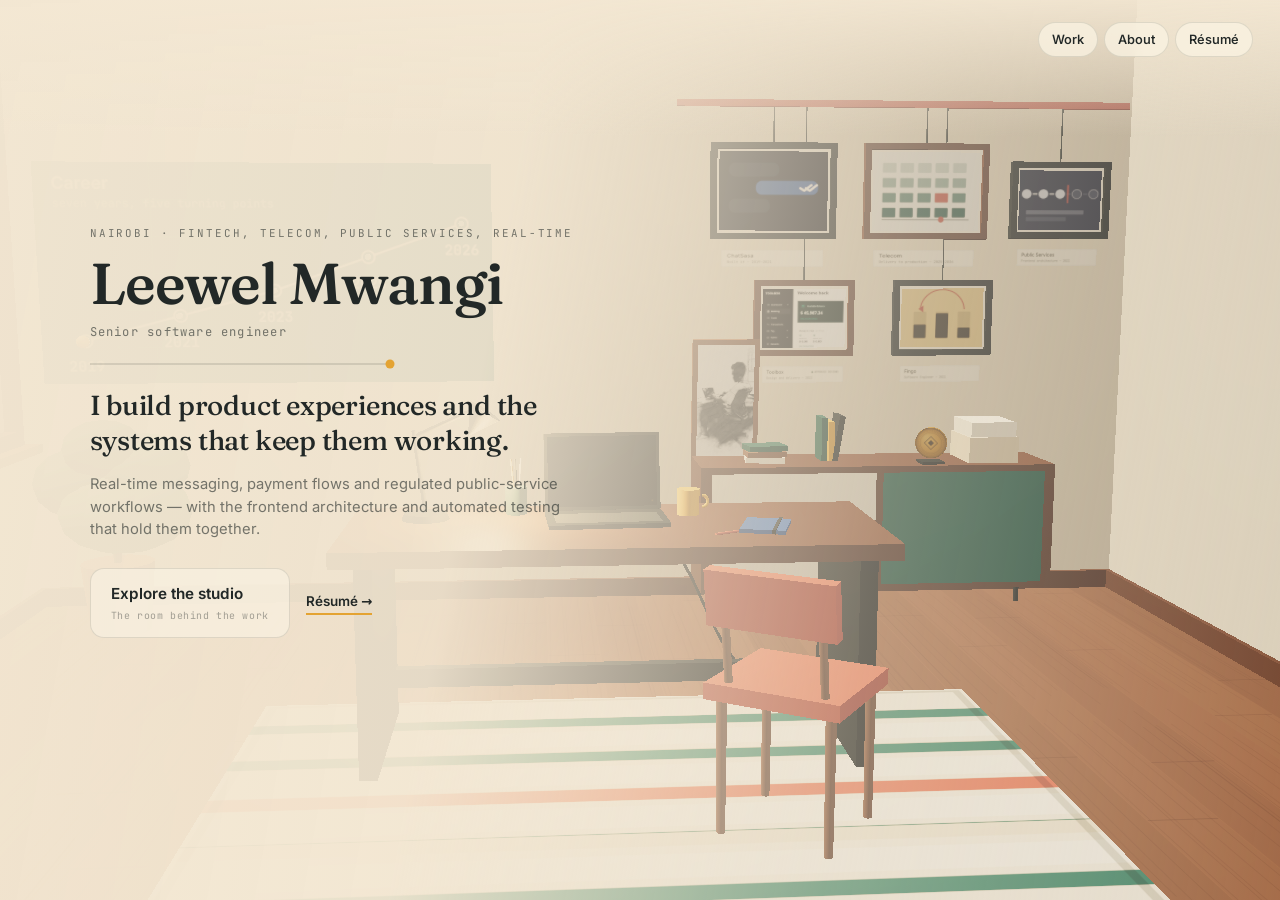
==== index.html @ c8d95bc4 "Publish portfolio analytics" ====
<!DOCTYPE html><html lang="en"><head><meta charSet="utf-8"/><meta name="viewport" content="width=device-width, initial-scale=1"/><link rel="stylesheet" href="/_next/static/css/dda6ed43df173816.css" data-precedence="next"/><link rel="stylesheet" href="/_next/static/css/c33478b03f221fb8.css" data-precedence="next"/><link rel="stylesheet" href="/_next/static/css/b18c43d97103b0ef.css" data-precedence="next"/><link rel="stylesheet" href="/_next/static/css/24539f4addccb46e.css" data-precedence="next"/><link rel="stylesheet" href="/_next/static/css/ccaaa871d7d8bed2.css" data-precedence="next"/><link rel="stylesheet" href="/_next/static/css/f38aee37905703e0.css" data-precedence="next"/><link rel="preload" as="script" fetchPriority="low" href="/_next/static/chunks/webpack-20f302709904e6f7.js"/><script src="/_next/static/chunks/fd9d1056-462349e6a029f87e.js" async=""></script><script src="/_next/static/chunks/2117-c3ad4d7d2342abe8.js" async=""></script><script src="/_next/static/chunks/main-app-011ec1527de2dac9.js" async=""></script><script src="/_next/static/chunks/2972-194d198fec74020e.js" async=""></script><script src="/_next/static/chunks/5726-535c29215d412c97.js" async=""></script><script src="/_next/static/chunks/2225-bf3eab88cabf53c5.js" async=""></script><script src="/_next/static/chunks/787-e040be8bcf37ed0b.js" async=""></script><script src="/_next/static/chunks/8281-dbec1968aaae4232.js" async=""></script><script src="/_next/static/chunks/9128-6fc33c0970b82e3c.js" async=""></script><script src="/_next/static/chunks/1323-17aa316558c373c0.js" async=""></script><script src="/_next/static/chunks/app/(en)/page-5c1670e83986356b.js" async=""></script><script src="/_next/static/chunks/592-02f3a94cb69ce3a9.js" async=""></script><script src="/_next/static/chunks/6845-54039d0d0c6c9918.js" async=""></script><script src="/_next/static/chunks/4430-d11f710877cf3b90.js" async=""></script><script src="/_next/static/chunks/app/(en)/layout-405a98cb6a3655e0.js" async=""></script><script src="/_next/static/chunks/215-0f3c2e9be1ff8b3e.js" async=""></script><script src="/_next/static/chunks/app/(en)/template-633cb2a63210232a.js" async=""></script><script src="/_next/static/chunks/app/(en)/not-found-95a5949d75bccb8b.js" async=""></script><meta name="theme-color" content="#F3E7D2"/><title>Leewel Mwangi — Senior Software Engineer, Nairobi</title><meta name="description" content="Senior software engineer and full-stack product engineer in Nairobi. I build product experiences and the systems that keep them working — real-time messaging, payment flows and public-service workflows, with the frontend architecture and automated testing behind them."/><link rel="canonical" href="/"/><meta property="og:title" content="Leewel Mwangi — Senior Software Engineer, Nairobi"/><meta property="og:description" content="Selected work: a real-time messaging SDK published to npm, telecom order systems from requirements to production, a public services platform built in a National Government collaboration, and a business banking redesign."/><meta property="og:url" content="/"/><meta property="og:type" content="website"/><meta name="twitter:card" content="summary_large_image"/><meta name="twitter:title" content="Leewel Mwangi — Senior Software Engineer, Nairobi"/><meta name="twitter:description" content="Five examples of what I built and owned — real-time systems, public-service workflows, frontend architecture and release quality."/><link rel="icon" href="/favicon.ico"/><script src="/_next/static/chunks/polyfills-42372ed130431b0a.js" noModule=""></script></head><body class="font-sans antialiased"><style data-project-themes="">:root:has([data-project-page][data-project-theme="chatsasa"]){color-scheme:dark;--paper:11 22 48;--surface:22 33 58;--raised:31 41 66;--ink:233 238 247;--muted:144 152 167;--faint:109 117 136;--line:51 61 84;--accent:79 131 255;--accent-soft:22 39 81;--accent-ink:79 131 255;--accent-2:79 131 255;--ink-paper:11 22 48;--ink-accent:79 131 255;--residue:79 131 255}
:root:has([data-project-page][data-project-theme="telecom"]){color-scheme:dark;--paper:36 22 48;--surface:46 33 58;--raised:55 41 66;--ink:243 238 252;--muted:160 152 170;--faint:129 119 140;--line:73 61 85;--accent:169 125 255;--accent-soft:57 38 81;--accent-ink:169 125 255;--accent-2:255 94 58;--ink-paper:36 22 48;--ink-accent:169 125 255;--residue:169 125 255}
:root:has([data-project-page][data-project-theme="publicServices"]){color-scheme:light;--paper:230 218 184;--surface:241 235 216;--raised:250 247 239;--ink:22 38 28;--muted:91 97 79;--faint:120 123 101;--line:188 182 153;--accent:14 92 51;--accent-soft:195 198 163;--accent-ink:14 92 51;--accent-2:212 163 38;--ink-paper:230 218 184;--ink-accent:14 92 51;--residue:14 92 51}
:root:has([data-project-page][data-project-theme="cards"]){color-scheme:dark;--paper:12 58 43;--surface:23 68 53;--raised:33 75 61;--ink:240 250 243;--muted:160 183 173;--faint:124 152 141;--line:53 93 79;--accent:155 227 184;--accent-soft:35 85 66;--accent-ink:155 227 184;--accent-2:155 227 184;--ink-paper:12 58 43;--ink-accent:155 227 184;--residue:155 227 184}
:root:has([data-project-page][data-project-theme="fingo"]){color-scheme:dark;--paper:111 47 242;--surface:118 57 243;--raised:124 66 243;--ink:255 255 255;--muted:242 236 254;--faint:209 188 251;--line:137 84 244;--accent:216 255 61;--accent-soft:128 80 213;--accent-ink:216 255 61;--accent-2:22 10 44;--ink-paper:111 47 242;--ink-accent:216 255 61;--residue:216 255 61}
:root:has([data-project-residue="chatsasa"]){--residue:79 131 255}
:root:has([data-project-residue="telecom"]){--residue:169 125 255}
:root:has([data-project-residue="publicServices"]){--residue:14 92 51}
:root:has([data-project-residue="cards"]){--residue:155 227 184}
:root:has([data-project-residue="fingo"]){--residue:216 255 61}</style><a href="#main" class="sr-only focus:not-sr-only focus:fixed focus:left-4 focus:top-4 focus:z-[100] focus:rounded-full focus:bg-ink focus:px-4 focus:py-2 focus:text-paper">Skip to content</a><header data-site-chrome="true" class="sticky top-0 z-40 border-b border-line/70 bg-paper/80 backdrop-blur-md"><nav class="container-content flex h-16 items-center justify-between gap-2"><a class="group flex shrink-0 items-baseline gap-2 whitespace-nowrap font-display text-[15.5px] font-semibold tracking-tight xs:text-[17px] sm:text-lg" href="/">Leewel Mwangi<span class="hidden font-mono text-[10px] font-medium uppercase tracking-eyebrow text-faint sm:inline">Engineer</span></a><div class="-mr-2 flex min-w-0 items-center gap-0.5 overflow-x-auto [-ms-overflow-style:none] [scrollbar-width:none] sm:mr-0 sm:gap-1 [&amp;::-webkit-scrollbar]:hidden"><a class="shrink-0 whitespace-nowrap rounded-full px-2 py-1.5 text-[13px] font-medium transition-colors sm:px-3 sm:text-sm hidden xs:inline-block bg-ink text-paper" href="/">Home</a><a class="shrink-0 whitespace-nowrap rounded-full px-2 py-1.5 text-[13px] font-medium transition-colors sm:px-3 sm:text-sm  text-muted hover:text-ink" href="/work/">Work</a><a class="shrink-0 whitespace-nowrap rounded-full px-2 py-1.5 text-[13px] font-medium transition-colors sm:px-3 sm:text-sm  text-muted hover:text-ink" href="/resume/">Résumé</a><a class="shrink-0 whitespace-nowrap rounded-full px-2 py-1.5 text-[13px] font-medium transition-colors sm:px-3 sm:text-sm  text-muted hover:text-ink" href="/about/">About</a></div></nav></header><main id="main"><script data-legacy-work-redirect-script="">(function(){try{var r={"chatsasa":"/work/chatsasa-sdk/","telecom":"/work/telecom/","publicServices":"/work/public-services/","cards":"/work/cards/","fingo":"/work/fingo/"},g={"chatsasa":"#0b1630","telecom":"#241630","publicServices":"#e6dab8","cards":"#0c3a2b","fingo":"#6f2ff2"},w="/work/",q=new URLSearchParams(location.search);if(q.get("path")!=="work")return;var c=q.get("case"),k=!!c&&Object.prototype.hasOwnProperty.call(r,c);var d=document.documentElement;d.setAttribute("data-legacy-work-redirect",k?c:"work");if(k)d.style.background=g[c];var s=document.createElement("style");s.textContent="html[data-legacy-work-redirect] body{visibility:hidden}";document.head.appendChild(s);setTimeout(function(){d.removeAttribute("data-legacy-work-redirect");d.style.background=""},5000);location.replace((k?r[c]:w)+location.hash)}catch(e){}})();</script><div data-home-v3-root="true" data-home-v3-boot-state="SHELL_READY" data-home-v3-entry-pending="false" data-home-v3-interactive="false" data-home-v3-boot-slow="false" data-home-v3-attempt="0" data-home-v3-degraded-reasons="" data-home-v3-decorative="loading" data-home-v3-mode="landing" data-home-v3-phase="boot" data-home-v3-view="entry" data-home-v3-world="none" data-home-v3-project-world="none" data-home-v3-project-world-phase="none" data-home-v3-stop="0" data-home-v3-quality="medium" data-home-v3-taught="false" data-home-v3-reduced-motion="false" data-home-v3-canvas-ready="false" data-setout-act="set-out" data-setout-view="entry" data-home-v3-launcher-ready="false" class="StudioExperience_root__RGOuc" style="--setout-desk-y:0.5586"><div class="StudioExperience_stage__MHNcr" data-veiled="false" data-coherent="false" style="cursor:auto"></div><div class="StudioExperience_setOutLayer__g60lM" data-setout-drawing="true" data-setout-reveal="instant" aria-hidden="true"><div class="StudioExperience_setOutInk__ccNI9"><svg class="StudioExperience_setOutSvg__hZ8I4" data-setout-pose="desktop" viewBox="-1.0125 -0.3375 2.0251 0.675" preserveAspectRatio="xMidYMid meet" aria-hidden="true" focusable="false" style="aspect-ratio:3"><g data-setout-release="shell"><g data-setout-group="shell"><path d="M-0.4473 0.1167L0.3509 0.1019L0.373 -0.3371L-0.4773 -0.3499L-0.4473 0.1167" data-setout-role="shell" data-setout-mark="shell-back-wall" vector-effect="non-scaling-stroke" fill="none"></path><path d="M-0.4473 0.1167L-48.8567 33.7933" data-setout-role="shell" data-setout-mark="shell-floor-left" vector-effect="non-scaling-stroke" fill="none"></path><path d="M-0.4773 -0.3499L-49.4852 -25.7947" data-setout-role="shell" data-setout-mark="shell-ceiling-left" vector-effect="non-scaling-stroke" fill="none"></path><path d="M0.3509 0.1019L59.4488 33.7933" data-setout-role="shell" data-setout-mark="shell-floor-right" vector-effect="non-scaling-stroke" fill="none"></path><path d="M0.373 -0.3371L58.8203 -25.7947" data-setout-role="shell" data-setout-mark="shell-ceiling-right" vector-effect="non-scaling-stroke" fill="none"></path><path d="M-0.4767 -0.0135L-0.5894 0.0225L-0.6191 -0.3317L-0.4953 -0.2884L-0.4767 -0.0135" data-setout-role="shell" data-setout-mark="shell-window" vector-effect="non-scaling-stroke" fill="none"></path></g></g><g data-setout-release="furniture"><g data-setout-group="furniture"><path d="M-0.2107 0.0436L0.1573 0.0386L0.1989 0.0707L-0.2355 0.0776L-0.2107 0.0436" data-setout-role="furniture" data-setout-mark="desk-top" vector-effect="non-scaling-stroke" fill="none"></path><path d="M-0.235 0.0905L0.1985 0.0831" data-setout-role="furniture" data-setout-mark="desk-front" vector-effect="non-scaling-stroke" fill="none"></path><path d="M-0.2085 0.0872L-0.2036 0.2494" data-setout-role="furniture" data-setout-mark="desk-leg-left" vector-effect="non-scaling-stroke" fill="none"></path><path d="M0.1724 0.0808L0.1685 0.2387" data-setout-role="furniture" data-setout-mark="desk-leg-right" vector-effect="non-scaling-stroke" fill="none"></path><path d="M0.15 0.1921L0.0476 0.1744L0.0906 0.1486L0.1864 0.1634L0.15 0.1921" data-setout-role="furniture" data-setout-mark="chair-seat" vector-effect="non-scaling-stroke" fill="none"></path><path d="M0.1481 0.1461L0.0498 0.1315L0.0475 0.0897L0.1468 0.1022L0.1481 0.1461" data-setout-role="furniture" data-setout-mark="chair-back" vector-effect="non-scaling-stroke" fill="none"></path><path d="M0.0385 0.0041L0.2877 0.0014L0.3114 0.0107L0.0461 0.0138L0.0385 0.0041" data-setout-role="furniture" data-setout-mark="credenza-top" vector-effect="non-scaling-stroke" fill="none"></path><path d="M0.0454 0.1259L0.3065 0.1207L0.3114 0.0107L0.0461 0.0138L0.0454 0.1259" data-setout-role="furniture" data-setout-mark="credenza-front" vector-effect="non-scaling-stroke" fill="none"></path><path d="M-0.2802 0.192L0.2414 0.1793L0.4241 0.3641L-0.4053 0.3963L-0.2802 0.192" data-setout-role="furniture" data-setout-mark="rug" vector-effect="non-scaling-stroke" fill="none"></path><path d="M-0.3465 -0.0274L-0.3532 -0.0256L-0.3646 -0.0239L-0.3797 -0.0225L-0.3969 -0.0215L-0.4144 -0.021L-0.4303 -0.0212L-0.4426 -0.0219L-0.4503 -0.0232L-0.4525 -0.0248L-0.4493 -0.0265L-0.4411 -0.0283L-0.4291 -0.0299L-0.4144 -0.0311L-0.3984 -0.032L-0.3825 -0.0324L-0.3681 -0.0322L-0.3564 -0.0316L-0.3484 -0.0305L-0.3449 -0.0291L-0.3465 -0.0274" data-setout-role="furniture" data-setout-mark="plant" vector-effect="non-scaling-stroke" fill="none"></path></g></g><g data-setout-release="instruments"><g data-setout-group="instruments"><path d="M-0.0713 0.0456L0.0151 0.0436L0.0236 0.0547L-0.0679 0.0569L-0.0713 0.0456" data-setout-role="instrument" data-setout-mark="laptop-base" vector-effect="non-scaling-stroke" fill="none"></path><path d="M-0.0713 0.0456L0.0151 0.0436L0.0135 -0.0138L-0.0725 -0.0124L-0.0713 0.0456" data-setout-role="instrument" data-setout-mark="laptop-screen" vector-effect="non-scaling-stroke" fill="none"></path><path d="M0.0806 0.0503L0.1136 0.0516L0.1091 0.0606L0.0746 0.0592L0.0806 0.0503" data-setout-role="instrument" data-setout-mark="notebook" vector-effect="non-scaling-stroke" fill="none"></path><path d="M-0.1608 0.052L-0.1628 -0.0362" data-setout-role="instrument" data-setout-mark="lamp-arm" vector-effect="non-scaling-stroke" fill="none"></path><path d="M-0.1624 -0.0192L-0.1227 -0.0196" data-setout-role="instrument" data-setout-mark="lamp-head" vector-effect="non-scaling-stroke" fill="none"></path><path d="M0.0449 0.0289L0.0446 0.0295L0.0431 0.03L0.0404 0.0304L0.0372 0.0305L0.0337 0.0305L0.0307 0.0302L0.0285 0.0297L0.0275 0.0292L0.0278 0.0286L0.0294 0.0281L0.032 0.0277L0.0352 0.0276L0.0386 0.0277L0.0416 0.0279L0.0438 0.0284L0.0449 0.0289" data-setout-role="instrument" data-setout-mark="mug" vector-effect="non-scaling-stroke" fill="none"></path></g></g><g data-setout-release="work"><g data-setout-group="work"><path d="M0.0527 -0.1582L0.1463 -0.158L0.1478 -0.2303L0.0533 -0.2309L0.0527 -0.1582" data-setout-role="work" data-setout-mark="frame-chatsasa" vector-effect="non-scaling-stroke" fill="none"></path><path d="M0.061 -0.1375L0.1375 -0.1375" data-setout-role="plate" data-setout-mark="plate-chatsasa" vector-effect="non-scaling-stroke" fill="none"></path><path d="M0.1673 -0.158L0.2593 -0.1579L0.2618 -0.2295L0.1689 -0.2301L0.1673 -0.158" data-setout-role="work" data-setout-mark="frame-telecom" vector-effect="non-scaling-stroke" fill="none"></path><path d="M0.1751 -0.1375L0.2503 -0.1375" data-setout-role="plate" data-setout-mark="plate-telecom" vector-effect="non-scaling-stroke" fill="none"></path><path d="M0.2769 -0.1586L0.35 -0.1585L0.3528 -0.2158L0.2792 -0.2162L0.2769 -0.1586" data-setout-role="work" data-setout-mark="frame-publicServices" vector-effect="non-scaling-stroke" fill="none"></path><path d="M0.2828 -0.1383L0.3425 -0.1383" data-setout-role="plate" data-setout-mark="plate-publicServices" vector-effect="non-scaling-stroke" fill="none"></path><path d="M0.085 -0.0703L0.1593 -0.0707L0.1606 -0.1274L0.0857 -0.1273L0.085 -0.0703" data-setout-role="work" data-setout-mark="frame-cards" vector-effect="non-scaling-stroke" fill="none"></path><path d="M0.0915 -0.0502L0.1523 -0.0506" data-setout-role="plate" data-setout-mark="plate-cards" vector-effect="non-scaling-stroke" fill="none"></path><path d="M0.1888 -0.0709L0.262 -0.0713L0.264 -0.1275L0.1903 -0.1274L0.1888 -0.0709" data-setout-role="work" data-setout-mark="frame-fingo" vector-effect="non-scaling-stroke" fill="none"></path><path d="M0.1949 -0.0509L0.2547 -0.0513" data-setout-role="plate" data-setout-mark="plate-fingo" vector-effect="non-scaling-stroke" fill="none"></path><path d="M0.0419 0.0043L0.0837 0.0039L0.086 -0.0794L0.0434 -0.0792L0.0419 0.0043" data-setout-role="work" data-setout-mark="sketch-frame" vector-effect="non-scaling-stroke" fill="none"></path></g></g><g data-setout-release="route"><g data-setout-group="route"><path d="M-0.4466 -0.0494L-0.1094 -0.0516L-0.1119 -0.2147L-0.4571 -0.2165L-0.4466 -0.0494" data-setout-role="route" data-setout-mark="mural-panel" vector-effect="non-scaling-stroke" fill="none"></path><path d="M-0.4164 -0.0814L-0.3452 -0.1005L-0.2743 -0.1195L-0.204 -0.1447L-0.134 -0.1698" data-setout-role="route" data-setout-mark="mural-route" vector-effect="non-scaling-stroke" fill="none"></path><path d="M-0.4164 -0.0814L-0.4164 -0.0814" data-setout-role="node" data-setout-mark="mural-node-0" vector-effect="non-scaling-stroke" fill="none"></path><path d="M-0.3452 -0.1005L-0.3452 -0.1005" data-setout-role="node" data-setout-mark="mural-node-1" vector-effect="non-scaling-stroke" fill="none"></path><path d="M-0.2743 -0.1195L-0.2743 -0.1195" data-setout-role="node" data-setout-mark="mural-node-2" vector-effect="non-scaling-stroke" fill="none"></path><path d="M-0.204 -0.1447L-0.204 -0.1447" data-setout-role="node" data-setout-mark="mural-node-3" vector-effect="non-scaling-stroke" fill="none"></path><path d="M-0.134 -0.1698L-0.134 -0.1698" data-setout-role="node" data-setout-mark="mural-node-4" vector-effect="non-scaling-stroke" fill="none"></path></g></g><g data-setout-release="leaders"><g data-setout-group="leaders"><path d="M-0.0199 0.0562L-0.0199 0.1662" data-setout-role="leader" vector-effect="non-scaling-stroke" fill="none"></path><path d="M0.1966 -0.1415L0.3566 -0.2015" data-setout-role="leader" vector-effect="non-scaling-stroke" fill="none"></path><path d="M0.0944 0.0553L0.2244 0.1053" data-setout-role="leader" vector-effect="non-scaling-stroke" fill="none"></path></g></g></svg><svg class="StudioExperience_setOutSvg__hZ8I4" data-setout-pose="mobile" viewBox="-1.2827 -0.4276 2.5654 0.8551" preserveAspectRatio="xMidYMid meet" aria-hidden="true" focusable="false" style="aspect-ratio:3"><g data-setout-release="shell"><g data-setout-group="shell"><path d="M-0.4118 0.1075L0.3246 0.0942L0.3434 -0.3104L-0.4372 -0.3205L-0.4118 0.1075" data-setout-role="shell" data-setout-mark="shell-back-wall" vector-effect="non-scaling-stroke" fill="none"></path><path d="M-0.4118 0.1075L-47.9974 35.3931" data-setout-role="shell" data-setout-mark="shell-floor-left" vector-effect="non-scaling-stroke" fill="none"></path><path d="M-0.4372 -0.3205L-48.626 -24.1949" data-setout-role="shell" data-setout-mark="shell-ceiling-left" vector-effect="non-scaling-stroke" fill="none"></path><path d="M0.3246 0.0942L13.0539 7.5851" data-setout-role="shell" data-setout-mark="shell-floor-right" vector-effect="non-scaling-stroke" fill="none"></path><path d="M0.3434 -0.3104L59.6795 -24.1949" data-setout-role="shell" data-setout-mark="shell-ceiling-right" vector-effect="non-scaling-stroke" fill="none"></path><path d="M-0.4362 -0.0123L-0.5266 0.0201L-0.5502 -0.2948L-0.4516 -0.263L-0.4362 -0.0123" data-setout-role="shell" data-setout-mark="shell-window" vector-effect="non-scaling-stroke" fill="none"></path></g></g><g data-setout-release="furniture"><g data-setout-group="furniture"><path d="M-0.1891 0.0391L0.1416 0.0347L0.1759 0.0625L-0.2075 0.0684L-0.1891 0.0391" data-setout-role="furniture" data-setout-mark="desk-top" vector-effect="non-scaling-stroke" fill="none"></path><path d="M-0.2071 0.0797L0.1756 0.0735" data-setout-role="furniture" data-setout-mark="desk-front" vector-effect="non-scaling-stroke" fill="none"></path><path d="M-0.1839 0.0769L-0.1801 0.2207" data-setout-role="furniture" data-setout-mark="desk-leg-left" vector-effect="non-scaling-stroke" fill="none"></path><path d="M0.1526 0.0715L0.1495 0.2119" data-setout-role="furniture" data-setout-mark="desk-leg-right" vector-effect="non-scaling-stroke" fill="none"></path><path d="M0.13 0.1664L0.0416 0.1522L0.0799 0.131L0.1634 0.1432L0.13 0.1664" data-setout-role="furniture" data-setout-mark="chair-seat" vector-effect="non-scaling-stroke" fill="none"></path><path d="M0.1282 0.1265L0.0434 0.1146L0.0414 0.078L0.1269 0.0884L0.1282 0.1265" data-setout-role="furniture" data-setout-mark="chair-back" vector-effect="non-scaling-stroke" fill="none"></path><path d="M0.0355 0.0038L0.2655 0.0013L0.286 0.0098L0.0423 0.0126L0.0355 0.0038" data-setout-role="furniture" data-setout-mark="credenza-top" vector-effect="non-scaling-stroke" fill="none"></path><path d="M0.0417 0.1156L0.2819 0.111L0.286 0.0098L0.0423 0.0126L0.0417 0.1156" data-setout-role="furniture" data-setout-mark="credenza-front" vector-effect="non-scaling-stroke" fill="none"></path><path d="M-0.2521 0.1728L0.218 0.162L0.3628 0.3114L-0.3436 0.3359L-0.2521 0.1728" data-setout-role="furniture" data-setout-mark="rug" vector-effect="non-scaling-stroke" fill="none"></path><path d="M-0.3167 -0.025L-0.3224 -0.0234L-0.3324 -0.0218L-0.3458 -0.0205L-0.3612 -0.0195L-0.377 -0.0191L-0.3915 -0.0193L-0.403 -0.02L-0.4103 -0.0211L-0.4128 -0.0226L-0.4104 -0.0242L-0.4035 -0.0259L-0.393 -0.0274L-0.3799 -0.0285L-0.3655 -0.0293L-0.351 -0.0297L-0.3377 -0.0296L-0.3268 -0.029L-0.3192 -0.028L-0.3157 -0.0266L-0.3167 -0.025" data-setout-role="furniture" data-setout-mark="plant" vector-effect="non-scaling-stroke" fill="none"></path></g></g><g data-setout-release="instruments"><g data-setout-group="instruments"><path d="M-0.0638 0.0408L0.0135 0.039L0.021 0.0487L-0.0604 0.0506L-0.0638 0.0408" data-setout-role="instrument" data-setout-mark="laptop-base" vector-effect="non-scaling-stroke" fill="none"></path><path d="M-0.0638 0.0408L0.0135 0.039L0.0121 -0.0123L-0.0649 -0.0111L-0.0638 0.0408" data-setout-role="instrument" data-setout-mark="laptop-screen" vector-effect="non-scaling-stroke" fill="none"></path><path d="M0.0719 0.0449L0.1013 0.046L0.0968 0.0538L0.0662 0.0526L0.0719 0.0449" data-setout-role="instrument" data-setout-mark="notebook" vector-effect="non-scaling-stroke" fill="none"></path><path d="M-0.1436 0.0465L-0.1452 -0.0323" data-setout-role="instrument" data-setout-mark="lamp-arm" vector-effect="non-scaling-stroke" fill="none"></path><path d="M-0.1449 -0.0171L-0.1095 -0.0175" data-setout-role="instrument" data-setout-mark="lamp-head" vector-effect="non-scaling-stroke" fill="none"></path><path d="M0.0402 0.0259L0.0399 0.0264L0.0385 0.0268L0.0362 0.0272L0.0332 0.0273L0.0302 0.0272L0.0275 0.027L0.0255 0.0266L0.0246 0.0261L0.0249 0.0256L0.0263 0.0252L0.0287 0.0248L0.0316 0.0247L0.0346 0.0248L0.0373 0.025L0.0392 0.0254L0.0402 0.0259" data-setout-role="instrument" data-setout-mark="mug" vector-effect="non-scaling-stroke" fill="none"></path></g></g><g data-setout-release="work"><g data-setout-group="work"><path d="M0.0485 -0.1456L0.1347 -0.1455L0.136 -0.2119L0.049 -0.2124L0.0485 -0.1456" data-setout-role="work" data-setout-mark="frame-chatsasa" vector-effect="non-scaling-stroke" fill="none"></path><path d="M0.0562 -0.1265L0.1267 -0.1266" data-setout-role="plate" data-setout-mark="plate-chatsasa" vector-effect="non-scaling-stroke" fill="none"></path><path d="M0.1541 -0.1455L0.2389 -0.1455L0.2411 -0.2113L0.1555 -0.2118L0.1541 -0.1455" data-setout-role="work" data-setout-mark="frame-telecom" vector-effect="non-scaling-stroke" fill="none"></path><path d="M0.1613 -0.1267L0.2307 -0.1267" data-setout-role="plate" data-setout-mark="plate-telecom" vector-effect="non-scaling-stroke" fill="none"></path><path d="M0.2552 -0.1462L0.3227 -0.1462L0.3251 -0.1989L0.2571 -0.1991L0.2552 -0.1462" data-setout-role="work" data-setout-mark="frame-publicServices" vector-effect="non-scaling-stroke" fill="none"></path><path d="M0.2607 -0.1275L0.3159 -0.1275" data-setout-role="plate" data-setout-mark="plate-publicServices" vector-effect="non-scaling-stroke" fill="none"></path><path d="M0.0784 -0.0648L0.1469 -0.0652L0.148 -0.1174L0.0789 -0.1173L0.0784 -0.0648" data-setout-role="work" data-setout-mark="frame-cards" vector-effect="non-scaling-stroke" fill="none"></path><path d="M0.0843 -0.0463L0.1404 -0.0467" data-setout-role="plate" data-setout-mark="plate-cards" vector-effect="non-scaling-stroke" fill="none"></path><path d="M0.1741 -0.0654L0.2416 -0.0657L0.2434 -0.1176L0.1754 -0.1174L0.1741 -0.0654" data-setout-role="work" data-setout-mark="frame-fingo" vector-effect="non-scaling-stroke" fill="none"></path><path d="M0.1797 -0.047L0.235 -0.0474" data-setout-role="plate" data-setout-mark="plate-fingo" vector-effect="non-scaling-stroke" fill="none"></path><path d="M0.0386 0.004L0.0771 0.0036L0.0792 -0.0731L0.0399 -0.0729L0.0386 0.004" data-setout-role="work" data-setout-mark="sketch-frame" vector-effect="non-scaling-stroke" fill="none"></path></g></g><g data-setout-release="route"><g data-setout-group="route"><path d="M-0.4104 -0.0454L-0.1007 -0.0475L-0.1029 -0.1973L-0.4193 -0.1986L-0.4104 -0.0454" data-setout-role="route" data-setout-mark="mural-panel" vector-effect="non-scaling-stroke" fill="none"></path><path d="M-0.3825 -0.0748L-0.3172 -0.0923L-0.2521 -0.1098L-0.1875 -0.133L-0.1232 -0.1561" data-setout-role="route" data-setout-mark="mural-route" vector-effect="non-scaling-stroke" fill="none"></path><path d="M-0.3825 -0.0748L-0.3825 -0.0748" data-setout-role="node" data-setout-mark="mural-node-0" vector-effect="non-scaling-stroke" fill="none"></path><path d="M-0.3172 -0.0923L-0.3172 -0.0923" data-setout-role="node" data-setout-mark="mural-node-1" vector-effect="non-scaling-stroke" fill="none"></path><path d="M-0.2521 -0.1098L-0.2521 -0.1098" data-setout-role="node" data-setout-mark="mural-node-2" vector-effect="non-scaling-stroke" fill="none"></path><path d="M-0.1875 -0.133L-0.1875 -0.133" data-setout-role="node" data-setout-mark="mural-node-3" vector-effect="non-scaling-stroke" fill="none"></path><path d="M-0.1232 -0.1561L-0.1232 -0.1561" data-setout-role="node" data-setout-mark="mural-node-4" vector-effect="non-scaling-stroke" fill="none"></path></g></g><g data-setout-release="leaders"><g data-setout-group="leaders"><path d="M-0.0177 0.0501L-0.0177 0.1401" data-setout-role="leader" vector-effect="non-scaling-stroke" fill="none"></path><path d="M0.1812 -0.1304L0.1112 -0.0804" data-setout-role="leader" vector-effect="non-scaling-stroke" fill="none"></path></g></g></svg></div><div class="StudioExperience_setOutAnnotations__hY09_" data-setout-pose="desktop"><span class="StudioExperience_setOutAnnotation__zioan" data-setout-annotation="desk" data-setout-mobile="true" style="left:calc(50% + -2.9453%);top:calc(50% - -24.6187%)">desk — the laptop opens selected work</span><span class="StudioExperience_setOutAnnotation__zioan" data-setout-annotation="work" data-setout-mobile="true" style="left:calc(50% + 52.8326%);top:calc(50% - 29.8563%)">work wall — five pieces</span><span class="StudioExperience_setOutAnnotation__zioan" data-setout-annotation="notebook" data-setout-mobile="false" style="left:calc(50% + 33.2485%);top:calc(50% - -15.6066%)">notebook — practice</span></div><div class="StudioExperience_setOutAnnotations__hY09_" data-setout-pose="mobile"><span class="StudioExperience_setOutAnnotation__zioan" data-setout-annotation="desk" data-setout-mobile="true" style="left:calc(50% + -2.0724%);top:calc(50% - -16.3809%)">desk — the laptop opens selected work</span><span class="StudioExperience_setOutAnnotation__zioan" data-setout-annotation="work" data-setout-mobile="true" style="left:calc(50% + 12.9996%);top:calc(50% - 9.4024%)">work wall — five pieces</span></div></div><header class="StudioExperience_topBar__8bl0g" data-quiet="true"><div class="StudioExperience_identity__zrdt8"></div><nav class="StudioExperience_directNav__oXhms" aria-label="Direct navigation"><a href="/work/">Work</a><a href="/about/">About</a><a href="/resume/">Résumé</a></nav></header><aside class="StudioExperience_bootSurface__XAESB" data-home-v3-boot-surface="true" data-setout-sheet="true" aria-label="Studio preparation"><div class="StudioExperience_setOutBandSpacer__KSkDy" aria-hidden="true"></div><div class="StudioExperience_setOutTitleBlock__cjOmB" data-setout-title-block="true"><p class="StudioExperience_eyebrow__XBVMQ" data-setout-variant="desktop">The studio</p><div role="status" aria-live="polite" aria-atomic="true"><p class="StudioExperience_bootTitle__JJC5X" data-setout-variant="desktop">Setting out the room</p><p class="StudioExperience_setOutBody__J_v9S" data-setout-variant="desktop">Selected work and the résumé are ready while the room is built.</p><p class="StudioExperience_setOutBody__J_v9S" data-setout-variant="mobile">Setting out the room</p></div><a class="StudioExperience_setOutLink__1dKyx" href="/work/">Go directly to selected work<!-- --> →</a></div></aside><p class="StudioExperience_srOnly__YA4Yv" data-home-v3-ready-status="true" role="status" aria-live="polite" aria-atomic="true"></p><section class="StudioExperience_landing__gT4QW" data-reveal="instant" aria-label="Introduction"><div class="StudioExperience_landingInner__Jli5K"><p class="StudioExperience_landingEyebrow__coasp">Nairobi · fintech, telecom, public services, real-time</p><h1 class="StudioExperience_landingName__KJSaF" data-studio-shell-heading="true">Leewel Mwangi</h1><p class="StudioExperience_landingRole__cEdr7">Senior software engineer</p><div class="StudioExperience_landingRule__U3sVk" aria-hidden="true"><i></i></div><p class="StudioExperience_landingHeadline__6gM1Y" data-studio-shell-copy="true">I build product experiences and the systems that keep them working.</p><p class="StudioExperience_landingSupport__xhcL5">Real-time messaging, payment flows and regulated public-service workflows — with the frontend architecture and automated testing that hold them together.</p><div class="StudioExperience_landingActions__WKgPL" data-studio-shell-actions="true"><button type="button" class="StudioExperience_landingSecondary__THF5Q"><strong>Explore the studio</strong><span>The room behind the work</span></button><a class="StudioExperience_landingResume__MdnnR" href="/resume/">Résumé<!-- --> →</a></div><p class="StudioExperience_landingPreparing__WOaJh" data-ready="false" aria-hidden="true">Preparing the studio</p></div></section><p class="StudioExperience_srOnly__YA4Yv" role="status" aria-live="polite"></p><div class="StudioExperience_veil__PfI4M" data-state="open" aria-hidden="true"></div><noscript><style>header[data-site-chrome], footer[data-site-chrome] { display: block !important; }</style><p class="StudioExperience_noscript__bpjwx">JavaScript is required for the studio. Continue with the standard<!-- --> <a href="/work">work</a>,<!-- --> <a href="/about">about</a>, or<!-- --> <a href="/resume">résumé</a> <!-- -->pages.</p></noscript></div></main><footer data-site-chrome="true" data-closing="true" class="SiteFooter_footer__aUaTs relative z-[4]"><div class="SiteFooter_field__5oJLe" data-register="house-dark"><span class="SiteFooter_grain__4ZVbu" aria-hidden="true"></span><span class="SiteFooter_point__iR7EN" data-continuing-point="" aria-hidden="true"></span><div class="SiteFooter_inner__23SNm container-content"><p class="SiteFooter_closing__SZSpd">Shipped is just the <span class="SiteFooter_last__a9MtR">start<span class="SiteFooter_stop__ehSUl" data-closing-stop=""><span class="SiteFooter_origin__tza6L" aria-hidden="true"></span>.</span></span></p><nav class="SiteFooter_contact__U2eQQ" aria-label="Contact"><ul class="SiteFooter_destinations__Xp1TN"><li><a href="mailto:leewelkarani@gmail.com?subject=Portfolio%20enquiry" class="SiteFooter_destination__ayheC" data-contact="email"><span class="SiteFooter_word__EVHhw" data-word="">Email</span><span class="SiteFooter_slot__i1JA1" data-slot="" aria-hidden="true"></span></a></li><li><a href="https://www.linkedin.com/in/leewelmwangi" target="_blank" rel="noopener noreferrer" class="SiteFooter_destination__ayheC" data-contact="linkedin"><span class="SiteFooter_word__EVHhw" data-word="">LinkedIn</span><span class="SiteFooter_slot__i1JA1" data-slot="" aria-hidden="true"></span></a></li></ul></nav><p class="SiteFooter_signature__ZsR8R"><span class="SiteFooter_name__1U2ET">Leewel Mwangi</span><span class="SiteFooter_year__Ht8Qt">© <!-- -->2026</span></p><p class="SiteFooter_quiet__xKCQO"><a class="SiteFooter_privacy__caNSS" href="/about/#privacy">Privacy</a></p></div></div></footer><div class="entrance_host__TCyYn" data-entrance-host="" aria-hidden="true"></div><script src="/_next/static/chunks/webpack-20f302709904e6f7.js" async=""></script><script>(self.__next_f=self.__next_f||[]).push([0]);self.__next_f.push([2,null])</script><script>self.__next_f.push([1,"1:HL[\"/_next/static/css/dda6ed43df173816.css\",\"style\"]\n2:HL[\"/_next/static/css/c33478b03f221fb8.css\",\"style\"]\n3:HL[\"/_next/static/css/b18c43d97103b0ef.css\",\"style\"]\n4:HL[\"/_next/static/css/24539f4addccb46e.css\",\"style\"]\n5:HL[\"/_next/static/css/ccaaa871d7d8bed2.css\",\"style\"]\n6:HL[\"/_next/static/css/f38aee37905703e0.css\",\"style\"]\n"])</script><script>self.__next_f.push([1,"7:I[2846,[],\"\"]\n9:I[4970,[\"2972\",\"static/chunks/2972-194d198fec74020e.js\",\"5726\",\"static/chunks/5726-535c29215d412c97.js\",\"2225\",\"static/chunks/2225-bf3eab88cabf53c5.js\",\"787\",\"static/chunks/787-e040be8bcf37ed0b.js\",\"8281\",\"static/chunks/8281-dbec1968aaae4232.js\",\"9128\",\"static/chunks/9128-6fc33c0970b82e3c.js\",\"1323\",\"static/chunks/1323-17aa316558c373c0.js\",\"5200\",\"static/chunks/app/(en)/page-5c1670e83986356b.js\"],\"StudioExperience\"]\nb:I[3339,[\"2972\",\"static/chunks/2972-194d198fec74020e.js\",\"2225\",\"static/chunks/2225-bf3eab88cabf53c5.js\",\"592\",\"static/chunks/592-02f3a94cb69ce3a9.js\",\"8281\",\"static/chunks/8281-dbec1968aaae4232.js\",\"9128\",\"static/chunks/9128-6fc33c0970b82e3c.js\",\"6845\",\"static/chunks/6845-54039d0d0c6c9918.js\",\"4430\",\"static/chunks/4430-d11f710877cf3b90.js\",\"1439\",\"static/chunks/app/(en)/layout-405a98cb6a3655e0.js\"],\"SiteNav\"]\nc:I[4707,[],\"\"]\nd:I[4752,[\"215\",\"static/chunks/215-0f3c2e9be1ff8b3e.js\",\"592\",\"static/chunks/592-02f3a94cb69ce3a9.js\",\"787\",\"static/chunks/787-e040be8bcf37ed0b.js\",\"6845\",\"static/chunks/6845-54039d0d0c6c9918.js\",\"59\",\"static/chunks/app/(en)/template-633cb2a63210232a.js\"],\"default\"]\ne:I[6423,[],\"\"]\nf:I[2972,[\"2972\",\"static/chunks/2972-194d198fec74020e.js\",\"2238\",\"static/chunks/app/(en)/not-found-95a5949d75bccb8b.js\"],\"\"]\n10:I[5127,[\"2972\",\"static/chunks/2972-194d198fec74020e.js\",\"2225\",\"static/chunks/2225-bf3eab88cabf53c5.js\",\"592\",\"static/chunks/592-02f3a94cb69ce3a9.js\",\"8281\",\"static/chunks/8281-dbec1968aaae4232.js\",\"9128\",\"static/chunks/9128-6fc33c0970b82e3c.js\",\"6845\",\"static/chunks/6845-54039d0d0c6c9918.js\",\"4430\",\"static/chunks/4430-d11f710877cf3b90.js\",\"1439\",\"static/chunks/app/(en)/layout-405a98cb6a3655e0.js\"],\"SiteFooter\"]\n11:I[2803,[\"2972\",\"static/chunks/2972-194d198fec74020e.js\",\"2225\",\"static/chunks/2225-bf3eab88cabf53c5.js\",\"592\",\"static/chunks/592-02f3a94cb69ce3a9.js\",\"8281\",\"static/chunks/8281-dbec1968aaae4232.js\",\"9128\",\"static/chunks/9128-6fc33c0970b82e3c.js\",\"6845\",\"static/chunks/6845-54039d0d0c6c9918.js\",\"4430\",\"static/chunks/4430-d11f710877cf3b90.js\",\"1439\","])</script><script>self.__next_f.push([1,"\"static/chunks/app/(en)/layout-405a98cb6a3655e0.js\"],\"EntranceHost\"]\n12:I[6082,[\"2972\",\"static/chunks/2972-194d198fec74020e.js\",\"2225\",\"static/chunks/2225-bf3eab88cabf53c5.js\",\"592\",\"static/chunks/592-02f3a94cb69ce3a9.js\",\"8281\",\"static/chunks/8281-dbec1968aaae4232.js\",\"9128\",\"static/chunks/9128-6fc33c0970b82e3c.js\",\"6845\",\"static/chunks/6845-54039d0d0c6c9918.js\",\"4430\",\"static/chunks/4430-d11f710877cf3b90.js\",\"1439\",\"static/chunks/app/(en)/layout-405a98cb6a3655e0.js\"],\"IntentCursor\"]\n13:I[9439,[\"2972\",\"static/chunks/2972-194d198fec74020e.js\",\"2225\",\"static/chunks/2225-bf3eab88cabf53c5.js\",\"592\",\"static/chunks/592-02f3a94cb69ce3a9.js\",\"8281\",\"static/chunks/8281-dbec1968aaae4232.js\",\"9128\",\"static/chunks/9128-6fc33c0970b82e3c.js\",\"6845\",\"static/chunks/6845-54039d0d0c6c9918.js\",\"4430\",\"static/chunks/4430-d11f710877cf3b90.js\",\"1439\",\"static/chunks/app/(en)/layout-405a98cb6a3655e0.js\"],\"AnalyticsProvider\"]\n15:I[1060,[],\"\"]\na:T87f,"])</script><script>self.__next_f.push([1,":root:has([data-project-page][data-project-theme=\"chatsasa\"]){color-scheme:dark;--paper:11 22 48;--surface:22 33 58;--raised:31 41 66;--ink:233 238 247;--muted:144 152 167;--faint:109 117 136;--line:51 61 84;--accent:79 131 255;--accent-soft:22 39 81;--accent-ink:79 131 255;--accent-2:79 131 255;--ink-paper:11 22 48;--ink-accent:79 131 255;--residue:79 131 255}\n:root:has([data-project-page][data-project-theme=\"telecom\"]){color-scheme:dark;--paper:36 22 48;--surface:46 33 58;--raised:55 41 66;--ink:243 238 252;--muted:160 152 170;--faint:129 119 140;--line:73 61 85;--accent:169 125 255;--accent-soft:57 38 81;--accent-ink:169 125 255;--accent-2:255 94 58;--ink-paper:36 22 48;--ink-accent:169 125 255;--residue:169 125 255}\n:root:has([data-project-page][data-project-theme=\"publicServices\"]){color-scheme:light;--paper:230 218 184;--surface:241 235 216;--raised:250 247 239;--ink:22 38 28;--muted:91 97 79;--faint:120 123 101;--line:188 182 153;--accent:14 92 51;--accent-soft:195 198 163;--accent-ink:14 92 51;--accent-2:212 163 38;--ink-paper:230 218 184;--ink-accent:14 92 51;--residue:14 92 51}\n:root:has([data-project-page][data-project-theme=\"cards\"]){color-scheme:dark;--paper:12 58 43;--surface:23 68 53;--raised:33 75 61;--ink:240 250 243;--muted:160 183 173;--faint:124 152 141;--line:53 93 79;--accent:155 227 184;--accent-soft:35 85 66;--accent-ink:155 227 184;--accent-2:155 227 184;--ink-paper:12 58 43;--ink-accent:155 227 184;--residue:155 227 184}\n:root:has([data-project-page][data-project-theme=\"fingo\"]){color-scheme:dark;--paper:111 47 242;--surface:118 57 243;--raised:124 66 243;--ink:255 255 255;--muted:242 236 254;--faint:209 188 251;--line:137 84 244;--accent:216 255 61;--accent-soft:128 80 213;--accent-ink:216 255 61;--accent-2:22 10 44;--ink-paper:111 47 242;--ink-accent:216 255 61;--residue:216 255 61}\n:root:has([data-project-residue=\"chatsasa\"]){--residue:79 131 255}\n:root:has([data-project-residue=\"telecom\"]){--residue:169 125 255}\n:root:has([data-project-residue=\"publicServices\"]){--residue:14 92 51}\n:root:has([data-project-residue=\"cards\"]){--residue:155 227 184}\n:root:has([data-project-residue=\"fingo\"]){--residue:216 255 61}"])</script><script>self.__next_f.push([1,"16:[]\n"])</script><script>self.__next_f.push([1,"0:[\"$\",\"$L7\",null,{\"buildId\":\"QvWMJ5wGzeLTL_qwKcqo6\",\"assetPrefix\":\"\",\"urlParts\":[\"\",\"\"],\"initialTree\":[\"\",{\"children\":[\"(en)\",{\"children\":[\"__PAGE__\",{}]},\"$undefined\",\"$undefined\",true]}],\"initialSeedData\":[\"\",{\"children\":[\"(en)\",{\"children\":[\"__PAGE__\",{},[[\"$L8\",[[\"$\",\"script\",null,{\"data-legacy-work-redirect-script\":\"\",\"dangerouslySetInnerHTML\":{\"__html\":\"(function(){try{var r={\\\"chatsasa\\\":\\\"/work/chatsasa-sdk/\\\",\\\"telecom\\\":\\\"/work/telecom/\\\",\\\"publicServices\\\":\\\"/work/public-services/\\\",\\\"cards\\\":\\\"/work/cards/\\\",\\\"fingo\\\":\\\"/work/fingo/\\\"},g={\\\"chatsasa\\\":\\\"#0b1630\\\",\\\"telecom\\\":\\\"#241630\\\",\\\"publicServices\\\":\\\"#e6dab8\\\",\\\"cards\\\":\\\"#0c3a2b\\\",\\\"fingo\\\":\\\"#6f2ff2\\\"},w=\\\"/work/\\\",q=new URLSearchParams(location.search);if(q.get(\\\"path\\\")!==\\\"work\\\")return;var c=q.get(\\\"case\\\"),k=!!c\u0026\u0026Object.prototype.hasOwnProperty.call(r,c);var d=document.documentElement;d.setAttribute(\\\"data-legacy-work-redirect\\\",k?c:\\\"work\\\");if(k)d.style.background=g[c];var s=document.createElement(\\\"style\\\");s.textContent=\\\"html[data-legacy-work-redirect] body{visibility:hidden}\\\";document.head.appendChild(s);setTimeout(function(){d.removeAttribute(\\\"data-legacy-work-redirect\\\");d.style.background=\\\"\\\"},5000);location.replace((k?r[c]:w)+location.hash)}catch(e){}})();\"}}],[\"$\",\"$L9\",null,{\"copy\":{\"locale\":\"en\",\"landing\":{\"eyebrow\":\"Nairobi · fintech, telecom, public services, real-time\",\"identityRole\":\"Senior software engineer\",\"headline\":\"I build product experiences and the systems that keep them working.\",\"support\":\"Real-time messaging, payment flows and regulated public-service workflows — with the frontend architecture and automated testing that hold them together.\",\"primaryLabel\":\"View selected work\",\"primaryDetail\":\"Five examples, with the evidence\",\"secondaryLabel\":\"Explore the studio\",\"secondaryDetail\":\"The room behind the work\",\"resumeLabel\":\"Résumé\",\"preparing\":\"Preparing the studio\",\"entryPending\":\"The studio will open when the room is ready. You can browse selected work while you wait.\",\"cancelEntry\":\"Cancel studio entry\",\"regionLabel\":\"Introduction\"},\"boot\":{\"regionLabel\":\"Studio preparation\",\"eyebrow\":\"The studio\",\"preparing\":\"Preparing the room\",\"restoring\":\"Restoring the studio\",\"slow\":\"This is taking longer than usual. Your work and résumé are ready to read.\",\"readyWhilePreparing\":\"Selected work and the résumé are ready while the room prepares.\",\"workLink\":\"Go directly to selected work\",\"ready\":\"The studio is ready.\",\"pendingEntry\":\"The studio will open when the room is ready.\",\"stayWork\":\"Stay with selected work\",\"fallback\":\"The interactive studio is unavailable. The standard portfolio is ready.\"},\"setout\":{\"title\":\"Setting out the room\",\"titleRebuild\":\"Rebuilding the room\",\"body\":\"Selected work and the résumé are ready while the room is built.\",\"bodySlow\":\"This is taking longer than usual on this connection. Your selected work and résumé are ready to read now.\",\"bodyRebuild\":\"The renderer was reset. Selected work and the résumé are unaffected.\",\"captionDefault\":\"Setting out the room\",\"captionSlow\":\"Taking longer than usual · Selected work is ready\",\"captionRebuild\":\"Rebuilding the room\",\"annDesk\":\"desk — the laptop opens selected work\",\"annWork\":\"work wall — five pieces\",\"annMural\":\"mural — five years\",\"annNotebook\":\"notebook — practice\",\"annWindow\":\"window — daylight\"},\"zones\":{\"laptop\":{\"label\":\"The desk\",\"hint\":\"The laptop — open selected work\"},\"projects\":{\"label\":\"Work wall\",\"hint\":\"The wall — five selected projects\"},\"timeline\":{\"label\":\"Timeline\",\"hint\":\"The mural — five years that turned the work\"},\"practice\":{\"label\":\"Practice\",\"hint\":\"The notebook — testing and AI tools\"}},\"laptopPanel\":{\"eyebrow\":\"On the desk\",\"openCase\":\"Open case\",\"allWork\":\"View all selected work\",\"openPractice\":\"Open engineering practice\",\"readEvidence\":\"Read the evidence\"},\"libraryHeader\":{\"eyebrow\":\"Selected work\",\"title\":\"Five examples of what I built and owned\",\"line\":\"Each one answers a different question. Open any of them.\",\"regionLabel\":\"Selected work\"},\"libraryEnding\":{\"eyebrow\":\"That is the strongest evidence I have\",\"title\":\"If this is the engineer you need, let's talk.\",\"emailLabel\":\"Email me\",\"resumeLabel\":\"View résumé\"},\"launcher\":{\"title\":\"Selected work\",\"subtitle\":\"Four systems. Open one.\",\"onScreen\":\"Four systems, on the screen. Open one.\",\"wakeHint\":\"Select an application\",\"empty\":\"Choose a project\",\"emptyHint\":\"Four systems on the screen. Select one to see what it was.\",\"switch\":\"Switch application\",\"more\":\"More work\",\"back\":\"← Studio\"},\"timelineHeader\":{\"title\":\"Career\",\"line\":\"seven years, five turning points\"},\"directNavLabel\":\"Direct navigation\",\"studio\":{\"identityRole\":\"Senior software engineer\",\"skip\":\"Skip\",\"hintExplore\":\"Select an object to explore.\",\"hintWorld\":\"Toolbox, on the work wall, opens its approved designs.\",\"focusedObject\":\"Focused object\",\"expandDetails\":\"Expand the details\",\"collapseDetails\":\"Collapse the details\"},\"directNav\":[{\"href\":\"/work\",\"label\":\"Work\"},{\"href\":\"/about\",\"label\":\"About\"},{\"href\":\"/resume\",\"label\":\"Résumé\"}],\"noscript\":{\"lead\":\"JavaScript is required for the studio. Continue with the standard\",\"work\":\"work\",\"about\":\"about\",\"resume\":\"résumé\",\"trailer\":\"pages.\"},\"recovery\":{\"navLabel\":\"Studio navigation\",\"open\":\"Navigate\",\"close\":\"Close\",\"openWork\":\"Open selected work\",\"recentre\":\"Recentre the room\",\"resume\":\"Résumé →\",\"privacy\":\"Privacy\"},\"projectsPanel\":{\"title\":\"Five pieces of evidence\",\"line\":\"One picture per project — what the system did, drawn. Focus a piece to read it.\"},\"framePanel\":{\"wholeWall\":\"← The whole wall\",\"ask\":\"Ask me about this work\",\"enterWorld\":\"Browse the approved designs\",\"worldMark\":\"Approved designs\"},\"projectWorld\":{\"label\":\"Toolbox, inside the work\",\"back\":\"Studio\",\"escKey\":\"Esc\",\"eyebrow\":\"Toolbox · Business banking\",\"claimLead\":\"I rebuilt how\",\"claimEmphasis\":\"money moves\",\"claimTail\":\"through it.\",\"meta\":\"Design and delivery\",\"productionMark\":\"Approved design · cleared\",\"rebuiltMark\":\"Rebuilt by Leewel · invented data\",\"surface\":{\"method\":\"Add funds\",\"bank\":\"Bank\",\"failed\":\"Link failed\",\"amount\":\"Amount\",\"confirm\":\"Confirm\",\"initiated\":\"Initiated\",\"cards\":\"Cards\",\"atm\":\"ATM locator\"},\"provenance\":{\"method\":\"Add funds · cleared\",\"bank\":\"Bank selection · cleared\",\"failed\":\"Link failure · cleared\",\"amount\":\"Transfer amount · cleared\",\"confirm\":\"Confirmation · cleared\",\"initiated\":\"Transfer initiated · cleared\",\"cards\":\"Card states and credit · cleared\",\"atm\":\"ATM locator · cleared\"},\"cueAddFunds\":\"Add Funds\",\"cueAtm\":\"ATM Locator\",\"cueAdmin\":\"Admin — Cards and credit\",\"controlTransfer\":\"ACH Debit / Direct Bank Transfer\",\"bankGroup\":\"Bank\",\"banks\":[\"Gingham Bank\",\"Herringbone Treasury\",\"Bank of Brocade\",\"Ikat Financial\",\"Jacquard Credit Union\",\"Tattersall \u0026 Co\",\"Checker Bank\",\"National Gingham\",\"Chartered Herringbone\",\"Brocade Mutual\"],\"goBack\":\"Go Back\",\"bankBack\":\"Go Back to funding methods\",\"linkBank\":\"Next — link selected bank\",\"chooseBank\":\"Choose another bank\",\"cancelFunding\":\"Cancel funding\",\"amountBack\":\"Go Back to bank selection\",\"amountNext\":\"Next — confirm the transfer\",\"confirmBack\":\"Go Back to the amount\",\"confirmGo\":\"Confirm \u0026 Transfer\",\"viewTransactions\":\"View in Transactions\",\"freeze\":\"Freeze card\",\"unfreeze\":\"Unfreeze card\",\"chipVirtual\":\"Virtual\",\"chipDebit\":\"Debit\",\"chipActive\":\"Active\",\"chipFrozen\":\"Frozen\",\"cardHolder\":\"Card Holder name\",\"cardHolderName\":\"Jordan Avery\",\"cardNumber\":\"Card number ending 0042\",\"cardAvailable\":\"Available\",\"cardUsed\":\"Used balance\",\"status\":{\"focus\":\"Toolbox dashboard. Add Funds and ATM Locator are in the open Actions menu; Admin opens cards and credit.\",\"method\":\"Choose a funding method. ACH Debit / Direct Bank Transfer is available here.\",\"bank\":\"Select your bank.\",\"bankSelected\":\"{bank} selected.\",\"failed\":\"Bank link failed. Choose another bank or Cancel.\",\"amount\":\"Bank transfer: $2,000.00 from External Checking to Toolbox Checking. Next to confirm.\",\"confirm\":\"Confirm the transfer. Transfer from and transfer to are shown side by side.\",\"initiated\":\"Success. The $2,000.00 bank transfer has been initiated. View in Transactions returns to the dashboard.\",\"cards\":\"Cards: three cleared card faces with their states, the credit application under review, and a rebuilt card. Freeze card toggles its state.\",\"atm\":\"ATM locator: the map, the desktop list of locations, and the same locator on a phone.\",\"frozen\":\"Card frozen.\",\"active\":\"Card active.\"},\"alt\":{\"dashboard\":\"Toolbox banking dashboard, with Add Funds in the open Actions menu.\",\"method\":\"Add funds to your accounts. Choose a funding method.\",\"bank\":\"Select your bank in Plaid.\",\"failure\":\"Plaid reports that linking the bank account failed, and offers another bank or cancellation.\",\"amount\":\"Bank Transfer: an amount of $2,000.00, from External Checking **1234 to Toolbox Checking **0297, under ACH limits of $25,000 a day and $100,000 a month.\",\"confirmDesk\":\"Desktop confirmation: transfer-from and transfer-to columns listing account number, beneficiary name, account type and address.\",\"confirmPhone\":\"Account Info on a phone: transfer from and transfer to side by side, the instant-settlement note, Go Back and Confirm \u0026 Transfer.\",\"initiated\":\"Success: your $2,000.00 bank transfer has been successfully initiated; funds will be available in 3–5 business days. The dashboard is behind it.\",\"cardsBand\":\"Three card faces, each labelled with type and state above it, showing available and used balance.\",\"credit\":\"The Credit section of Toolbox: a card application under review, with a Contact Support action.\",\"atmMap\":\"A street map of central Birmingham with five ATM pins and the user’s position.\",\"atm\":\"Find ATMs Near You: withdrawal and deposit limits, a ZIP-code search, and a list of locations.\",\"atmPhone\":\"The ATM locator on a phone: limits and search on top, the map beneath, and the locations as a row that scrolls sideways.\"}},\"timelinePanel\":{\"kind\":{\"role\":\"Role\",\"transition\":\"Move\",\"project\":\"Work\"},\"earlierYear\":\"Earlier year\",\"years\":\"Years\",\"laterYear\":\"Later year\",\"chronology\":\"Full chronology on the résumé →\"},\"practicePanel\":{\"eyebrow\":\"On the desk\",\"title\":\"Engineering practice\",\"line\":\"Testing, release validation and the AI tools I use in daily work.\"},\"library\":{\"backToStudio\":\"Studio\",\"back\":\"Back\",\"casesLabel\":\"Cases\",\"proves\":\"What this proves\",\"exportNote\":\"Approved design · sanitised export · invented demonstration data\",\"nextCase\":\"Next case →\",\"endOfShortlist\":\"End of the shortlist.\",\"allCases\":\"← All cases\"},\"fallback\":{\"selectProject\":\"Select a project to inspect its evidence\",\"muralTitle\":\"Five years that turned the work\",\"portraitAlt\":\"Graphite profile drawing of Leewel seated at a desk, working on a laptop.\",\"portraitCaption\":\"Graphite study — the studio's origin image.\",\"note\":\"The 3D studio needs WebGL, which this device or browser has turned off. Everything it holds is below.\"},\"world\":{\"label\":\"Fingo world\",\"previous\":\"Previous\",\"chapters\":\"World chapters\",\"next\":\"Next\",\"returnToStudio\":\"← Return to the studio\",\"openCase\":\"Open case study →\"},\"practice\":{\"title\":\"Testing, release validation and the AI tools I use in daily work\",\"items\":[{\"title\":\"Browser test architecture\",\"summary\":\"Playwright across seven enterprise CRM modules.\",\"body\":\"I built and maintained the Playwright architecture behind those modules: page objects, deterministic waits and environment-aware execution, so a red run means a defect rather than a flake.\"},{\"title\":\"Test data as infrastructure\",\"summary\":\"Parallel suites that stop competing for the same records.\",\"body\":\"A database-driven test-data orchestrator with retries, circuit breakers and concurrency-safe records.\"},{\"title\":\"Release validation\",\"summary\":\"Regression runs wired into the release path.\",\"body\":\"A change is judged on evidence before it ships, instead of after a customer finds it. SIT and UAT are where that judgement gets made.\"},{\"title\":\"AI-assisted engineering\",\"question\":\"How do I use it without outsourcing judgment?\",\"summary\":\"Claude and Codex in the loop; the outcome still mine.\",\"body\":\"Reading unfamiliar systems, planning and reviewing changes, generating tests, and a second opinion under review pressure. I read every generated change before it ships and own the result either way.\",\"stages\":[{\"label\":\"Context\",\"body\":\"Read the system first. A tool that has not seen the deployment will confidently describe a different one.\"},{\"label\":\"Planning\",\"body\":\"Decide the change and its boundaries before generating anything, so the plan is mine and the typing is not.\"},{\"label\":\"Review\",\"body\":\"Every generated line read as if a colleague wrote it — which means rejected as readily.\"},{\"label\":\"Verification\",\"body\":\"Tests and a run, not a plausible diff. Generated code is a hypothesis until something executes it.\"},{\"label\":\"Responsibility\",\"body\":\"It ships under my name. Where it came from is not a defence and I do not offer it as one.\"}]}]},\"timeline\":[{\"year\":\"2019\",\"headline\":\"Started as an engineer, then took the frontend lead.\",\"domain\":\"Software delivery → real-time\",\"accent\":\"#98aebf\",\"entries\":[{\"kind\":\"role\",\"title\":\"Andela — Junior Software Engineer\",\"detail\":\"Features shipped into existing applications, and defects tracked down in code someone else wrote.\"},{\"kind\":\"transition\",\"title\":\"Andela → Ideas Come to Life Limited\",\"detail\":\"From delivering features to owning the frontend.\"},{\"kind\":\"role\",\"title\":\"Ideas Come to Life Limited — Lead Frontend Engineer\",\"detail\":\"Frontend architecture and UI design from scratch, on a real-time communication product.\"},{\"kind\":\"project\",\"title\":\"ChatSasa begins\",\"detail\":\"The messaging SDK and its transport, built over the next two years.\"}]},{\"year\":\"2021\",\"headline\":\"Into regulated money, and into public-service workflows.\",\"domain\":\"Fintech · public services\",\"accent\":\"#9d70f1\",\"entries\":[{\"kind\":\"role\",\"title\":\"Fingo (Y Combinator S21) — Software Engineer\",\"detail\":\"Savings pots, transaction reversals, notifications and support chat in a Y Combinator S21 neobank.\"},{\"kind\":\"project\",\"title\":\"Public Services Platform\",\"detail\":\"Regulated public-service workflows modelled into reusable components and shared state.\"},{\"kind\":\"project\",\"title\":\"ChatSasa published\",\"detail\":\"Released to npm as chatsasa-react-sdk, with TypeScript types.\"}]},{\"year\":\"2023\",\"headline\":\"Left the neobank; audited and redesigned a banking platform.\",\"domain\":\"Fintech\",\"accent\":\"#806ceb\",\"entries\":[{\"kind\":\"transition\",\"title\":\"Fingo → Neostream Technology Group\",\"detail\":\"Two years at the neobank, then a senior role.\"},{\"kind\":\"role\",\"title\":\"Neostream Technology Group — Senior Software Engineer\",\"detail\":\"Business banking, USSD, operational dashboards, and release validation.\"},{\"kind\":\"project\",\"title\":\"Toolbox redesign\",\"detail\":\"A business banking platform redesigned across its workflows, then shipped into a React monorepo.\"}]},{\"year\":\"2025\",\"headline\":\"Into enterprise telecom, and requirements-to-production ownership.\",\"domain\":\"Telecom\",\"accent\":\"#36b6d5\",\"entries\":[{\"kind\":\"transition\",\"title\":\"Neostream → Skyvera\",\"detail\":\"From product engineering to enterprise change delivery.\"},{\"kind\":\"role\",\"title\":\"Skyvera — AI-First Software Engineer\",\"detail\":\"Change requests and production defects across enterprise order-management and CRM systems.\"},{\"kind\":\"project\",\"title\":\"Browser-test architecture\",\"detail\":\"Playwright across seven enterprise CRM modules, with test data managed as infrastructure.\"}]},{\"year\":\"2026\",\"headline\":\"Owning changes after they ship, not only up to merge.\",\"domain\":\"Telecom\",\"accent\":\"#2C5E50\",\"entries\":[{\"kind\":\"role\",\"title\":\"Skyvera — through April 2026\",\"detail\":\"SIT, UAT, production deployment, then monitoring and the fixes that followed.\"},{\"kind\":\"project\",\"title\":\"Release validation\",\"detail\":\"Regression runs wired into the release path, so a change is judged on evidence before it ships.\"}]}],\"wall\":[{\"slug\":\"chatsasa\",\"title\":\"ChatSasa — real-time communication made reusable\",\"accent\":\"cobalt\",\"evidence\":\"A message thread carrying its delivery receipts — sent, delivered, read.\",\"plateTitle\":\"ChatSasa\",\"plateRole\":\"Built it — 2019→2021\",\"attribution\":\"I built it — transport, backend, SDK, interface and docs\",\"line\":\"Real-time communication and a reusable React SDK.\",\"route\":\"/work/chatsasa-sdk\"},{\"slug\":\"telecom\",\"title\":\"Telecom order systems — requirements to production\",\"accent\":\"mineral\",\"evidence\":\"A regression grid: modules across, runs down, and the one defect it caught.\",\"plateTitle\":\"Telecom\",\"plateRole\":\"Delivery to production — 2025→2026\",\"attribution\":\"Delivery and production ownership across the order stack\",\"line\":\"Enterprise order systems, carried from requirement to production.\",\"route\":\"/work/telecom\"},{\"slug\":\"publicServices\",\"title\":\"Public Services Platform\",\"accent\":\"indigo\",\"evidence\":\"A governed record, mid-workflow, stopped at its validation gate.\",\"plateTitle\":\"Public Services\",\"plateRole\":\"Frontend architecture — 2021\",\"attribution\":\"Frontend technical ownership across architecture, delivery and production support\",\"line\":\"Public-service process turned into workflows that survive their own regulations.\",\"route\":\"/work/public-services\"},{\"slug\":\"cards\",\"title\":\"Toolbox — redesigning a business banking platform\",\"accent\":\"evergreen\",\"evidence\":\"The approved platform design itself — dashboard, balances, transactions.\",\"plateTitle\":\"Toolbox\",\"plateRole\":\"Design and delivery — 2023\",\"attribution\":\"Design and frontend delivery across the redesign\",\"line\":\"A business banking platform redesigned, then shipped into production.\",\"route\":\"/work/cards\"},{\"slug\":\"fingo\",\"title\":\"Fingo — early software engineering on a neobank\",\"accent\":\"marigold\",\"evidence\":\"Savings pots filling, and the reversal arc that returns money to the first.\",\"plateTitle\":\"Fingo\",\"plateRole\":\"Software Engineer — 2021\",\"attribution\":\"Software Engineer\",\"line\":\"Regulated money flows in a mobile banking app, React Native then Flutter.\",\"route\":\"/work/fingo\"}],\"caseActions\":{\"ask\":\"Ask me about this work\",\"askDetail\":\"Opens your mail app\",\"resume\":\"Résumé\",\"resumeDetail\":\"Full history\"},\"apps\":{\"chatsasa\":{\"name\":\"ChatSasa\",\"hint\":\"Real-time communication and a reusable React SDK.\"},\"telecom\":{\"name\":\"Telecom\",\"hint\":\"Enterprise order systems, carried from requirement to production.\"},\"publicServices\":{\"name\":\"Public Services\",\"hint\":\"Public-service process turned into workflows that survive their own regulations.\"},\"cards\":{\"name\":\"Toolbox\",\"hint\":\"A business banking platform redesigned, then shipped into production.\"},\"fingo\":{\"name\":\"Fingo\",\"hint\":\"Regulated money flows in a mobile banking app, React Native then Flutter.\"},\"practice\":{\"name\":\"Practice\",\"hint\":\"Testing, release validation and AI tools\"}},\"contact\":{\"emailLabel\":\"Email me\",\"copyLabel\":\"Copy email address\",\"copied\":\"Copied\",\"copiedMessage\":\"Copied: leewelkarani@gmail.com\",\"copyPrompt\":\"Copy the email address\"}},\"locale\":\"en\",\"available\":[\"en\"],\"language\":{\"groupLabel\":\"Language\",\"current\":\"Current language\",\"switchTo\":\"Switch to {language}\",\"openSheet\":\"Change language\",\"sheetTitle\":\"Language\",\"sheetClose\":\"Close\",\"perspectiveLabel\":\"Language / Perspective\"}}]],[[\"$\",\"link\",\"0\",{\"rel\":\"stylesheet\",\"href\":\"/_next/static/css/ccaaa871d7d8bed2.css\",\"precedence\":\"next\",\"crossOrigin\":\"$undefined\"}],[\"$\",\"link\",\"1\",{\"rel\":\"stylesheet\",\"href\":\"/_next/static/css/f38aee37905703e0.css\",\"precedence\":\"next\",\"crossOrigin\":\"$undefined\"}]]],null],null]},[[[[\"$\",\"link\",\"0\",{\"rel\":\"stylesheet\",\"href\":\"/_next/static/css/dda6ed43df173816.css\",\"precedence\":\"next\",\"crossOrigin\":\"$undefined\"}],[\"$\",\"link\",\"1\",{\"rel\":\"stylesheet\",\"href\":\"/_next/static/css/c33478b03f221fb8.css\",\"precedence\":\"next\",\"crossOrigin\":\"$undefined\"}],[\"$\",\"link\",\"2\",{\"rel\":\"stylesheet\",\"href\":\"/_next/static/css/b18c43d97103b0ef.css\",\"precedence\":\"next\",\"crossOrigin\":\"$undefined\"}],[\"$\",\"link\",\"3\",{\"rel\":\"stylesheet\",\"href\":\"/_next/static/css/24539f4addccb46e.css\",\"precedence\":\"next\",\"crossOrigin\":\"$undefined\"}]],[\"$\",\"html\",null,{\"lang\":\"en\",\"children\":[\"$\",\"body\",null,{\"className\":\"font-sans antialiased\",\"children\":[[\"$\",\"style\",null,{\"data-project-themes\":\"\",\"dangerouslySetInnerHTML\":{\"__html\":\"$a\"}}],[\"$\",\"a\",null,{\"href\":\"#main\",\"className\":\"sr-only focus:not-sr-only focus:fixed focus:left-4 focus:top-4 focus:z-[100] focus:rounded-full focus:bg-ink focus:px-4 focus:py-2 focus:text-paper\",\"children\":\"Skip to content\"}],[\"$\",\"$Lb\",null,{\"locale\":\"en\",\"available\":[\"en\"],\"strings\":{\"home\":\"Home\",\"work\":\"Work\",\"resume\":\"Résumé\",\"about\":\"About\",\"brandRole\":\"Engineer\",\"language\":{\"groupLabel\":\"Language\",\"current\":\"Current language\",\"switchTo\":\"Switch to {language}\",\"openSheet\":\"Change language\",\"sheetTitle\":\"Language\",\"sheetClose\":\"Close\",\"perspectiveLabel\":\"Language / Perspective\"}}}],[\"$\",\"main\",null,{\"id\":\"main\",\"children\":[\"$\",\"$Lc\",null,{\"parallelRouterKey\":\"children\",\"segmentPath\":[\"children\",\"(en)\",\"children\"],\"error\":\"$undefined\",\"errorStyles\":\"$undefined\",\"errorScripts\":\"$undefined\",\"template\":[\"$\",\"$Ld\",null,{\"children\":[\"$\",\"$Le\",null,{}]}],\"templateStyles\":[],\"templateScripts\":[],\"notFound\":[\"$\",\"div\",null,{\"className\":\"container-content flex min-h-[60vh] flex-col items-center justify-center py-24 text-center\",\"children\":[[\"$\",\"div\",null,{\"className\":\"eyebrow\",\"children\":\"404\"}],[\"$\",\"h1\",null,{\"className\":\"display mt-4 text-[clamp(2rem,5vw,3rem)]\",\"children\":\"This page hasn't been built yet.\"}],[\"$\",\"p\",null,{\"className\":\"mt-4 max-w-prose text-muted\",\"children\":\"The link may be a placeholder, or the page has moved. Head back to the story.\"}],[\"$\",\"div\",null,{\"className\":\"mt-8 flex flex-wrap justify-center gap-3\",\"children\":[[\"$\",\"$Lf\",null,{\"href\":\"/\",\"className\":\"btn btn-primary\",\"children\":\"← Home\"}],[\"$\",\"$Lf\",null,{\"href\":\"/work\",\"className\":\"btn\",\"children\":\"See the work\"}]]}]]}],\"notFoundStyles\":[]}]}],[\"$\",\"$L10\",null,{\"locale\":\"en\",\"strings\":{\"closing\":\"Shipped is just the start.\",\"contact\":\"Contact\",\"privacy\":\"Privacy\"}}],[\"$\",\"$L11\",null,{}],[\"$\",\"$L12\",null,{}],[\"$\",\"$L13\",null,{}]]}]}]],null],null]},[null,[\"$\",\"$Lc\",null,{\"parallelRouterKey\":\"children\",\"segmentPath\":[\"children\"],\"error\":\"$undefined\",\"errorStyles\":\"$undefined\",\"errorScripts\":\"$undefined\",\"template\":[\"$\",\"$Le\",null,{}],\"templateStyles\":\"$undefined\",\"templateScripts\":\"$undefined\",\"notFound\":[[\"$\",\"title\",null,{\"children\":\"404: This page could not be found.\"}],[\"$\",\"div\",null,{\"style\":{\"fontFamily\":\"system-ui,\\\"Segoe UI\\\",Roboto,Helvetica,Arial,sans-serif,\\\"Apple Color Emoji\\\",\\\"Segoe UI Emoji\\\"\",\"height\":\"100vh\",\"textAlign\":\"center\",\"display\":\"flex\",\"flexDirection\":\"column\",\"alignItems\":\"center\",\"justifyContent\":\"center\"},\"children\":[\"$\",\"div\",null,{\"children\":[[\"$\",\"style\",null,{\"dangerouslySetInnerHTML\":{\"__html\":\"body{color:#000;background:#fff;margin:0}.next-error-h1{border-right:1px solid rgba(0,0,0,.3)}@media (prefers-color-scheme:dark){body{color:#fff;background:#000}.next-error-h1{border-right:1px solid rgba(255,255,255,.3)}}\"}}],[\"$\",\"h1\",null,{\"className\":\"next-error-h1\",\"style\":{\"display\":\"inline-block\",\"margin\":\"0 20px 0 0\",\"padding\":\"0 23px 0 0\",\"fontSize\":24,\"fontWeight\":500,\"verticalAlign\":\"top\",\"lineHeight\":\"49px\"},\"children\":\"404\"}],[\"$\",\"div\",null,{\"style\":{\"display\":\"inline-block\"},\"children\":[\"$\",\"h2\",null,{\"style\":{\"fontSize\":14,\"fontWeight\":400,\"lineHeight\":\"49px\",\"margin\":0},\"children\":\"This page could not be found.\"}]}]]}]}]],\"notFoundStyles\":[]}]],null],\"couldBeIntercepted\":false,\"initialHead\":[null,\"$L14\"],\"globalErrorComponent\":\"$15\",\"missingSlots\":\"$W16\"}]\n"])</script><script>self.__next_f.push([1,"14:[[\"$\",\"meta\",\"0\",{\"name\":\"viewport\",\"content\":\"width=device-width, initial-scale=1\"}],[\"$\",\"meta\",\"1\",{\"name\":\"theme-color\",\"content\":\"#F3E7D2\"}],[\"$\",\"meta\",\"2\",{\"charSet\":\"utf-8\"}],[\"$\",\"title\",\"3\",{\"children\":\"Leewel Mwangi — Senior Software Engineer, Nairobi\"}],[\"$\",\"meta\",\"4\",{\"name\":\"description\",\"content\":\"Senior software engineer and full-stack product engineer in Nairobi. I build product experiences and the systems that keep them working — real-time messaging, payment flows and public-service workflows, with the frontend architecture and automated testing behind them.\"}],[\"$\",\"link\",\"5\",{\"rel\":\"canonical\",\"href\":\"/\"}],[\"$\",\"meta\",\"6\",{\"property\":\"og:title\",\"content\":\"Leewel Mwangi — Senior Software Engineer, Nairobi\"}],[\"$\",\"meta\",\"7\",{\"property\":\"og:description\",\"content\":\"Selected work: a real-time messaging SDK published to npm, telecom order systems from requirements to production, a public services platform built in a National Government collaboration, and a business banking redesign.\"}],[\"$\",\"meta\",\"8\",{\"property\":\"og:url\",\"content\":\"/\"}],[\"$\",\"meta\",\"9\",{\"property\":\"og:type\",\"content\":\"website\"}],[\"$\",\"meta\",\"10\",{\"name\":\"twitter:card\",\"content\":\"summary_large_image\"}],[\"$\",\"meta\",\"11\",{\"name\":\"twitter:title\",\"content\":\"Leewel Mwangi — Senior Software Engineer, Nairobi\"}],[\"$\",\"meta\",\"12\",{\"name\":\"twitter:description\",\"content\":\"Five examples of what I built and owned — real-time systems, public-service workflows, frontend architecture and release quality.\"}],[\"$\",\"link\",\"13\",{\"rel\":\"icon\",\"href\":\"/favicon.ico\"}]]\n8:null\n"])</script></body></html>
---- _next/static/css/dda6ed43df173816.css ----
@font-face{font-family:Fraunces Variable;font-style:normal;font-display:swap;font-weight:100 900;src:url(/_next/static/media/fraunces-vietnamese-wght-normal.9ea1ffad.woff2) format("woff2-variations");unicode-range:u+0102-0103,u+0110-0111,u+0128-0129,u+0168-0169,u+01a0-01a1,u+01af-01b0,u+0300-0301,u+0303-0304,u+0308-0309,u+0323,u+0329,u+1ea0-1ef9,u+20ab}@font-face{font-family:Fraunces Variable;font-style:normal;font-display:swap;font-weight:100 900;src:url(/_next/static/media/fraunces-latin-ext-wght-normal.df252a37.woff2) format("woff2-variations");unicode-range:u+0100-02ba,u+02bd-02c5,u+02c7-02cc,u+02ce-02d7,u+02dd-02ff,u+0304,u+0308,u+0329,u+1d00-1dbf,u+1e00-1e9f,u+1ef2-1eff,u+2020,u+20a0-20ab,u+20ad-20c0,u+2113,u+2c60-2c7f,u+a720-a7ff}@font-face{font-family:Fraunces Variable;font-style:normal;font-display:swap;font-weight:100 900;src:url(/_next/static/media/fraunces-latin-wght-normal.7d78925e.woff2) format("woff2-variations");unicode-range:u+00??,u+0131,u+0152-0153,u+02bb-02bc,u+02c6,u+02da,u+02dc,u+0304,u+0308,u+0329,u+2000-206f,u+20ac,u+2122,u+2191,u+2193,u+2212,u+2215,u+feff,u+fffd}@font-face{font-family:Inter Variable;font-style:normal;font-display:swap;font-weight:100 900;src:url(/_next/static/media/inter-cyrillic-ext-wght-normal.460bdf14.woff2) format("woff2-variations");unicode-range:u+0460-052f,u+1c80-1c8a,u+20b4,u+2de0-2dff,u+a640-a69f,u+fe2e-fe2f}@font-face{font-family:Inter Variable;font-style:normal;font-display:swap;font-weight:100 900;src:url(/_next/static/media/inter-cyrillic-wght-normal.491cbc05.woff2) format("woff2-variations");unicode-range:u+0301,u+0400-045f,u+0490-0491,u+04b0-04b1,u+2116}@font-face{font-family:Inter Variable;font-style:normal;font-display:swap;font-weight:100 900;src:url(/_next/static/media/inter-greek-ext-wght-normal.23aae568.woff2) format("woff2-variations");unicode-range:u+1f??}@font-face{font-family:Inter Variable;font-style:normal;font-display:swap;font-weight:100 900;src:url(/_next/static/media/inter-greek-wght-normal.4449bf7a.woff2) format("woff2-variations");unicode-range:u+0370-0377,u+037a-037f,u+0384-038a,u+038c,u+038e-03a1,u+03a3-03ff}@font-face{font-family:Inter Variable;font-style:normal;font-display:swap;font-weight:100 900;src:url(/_next/static/media/inter-vietnamese-wght-normal.113a630f.woff2) format("woff2-variations");unicode-range:u+0102-0103,u+0110-0111,u+0128-0129,u+0168-0169,u+01a0-01a1,u+01af-01b0,u+0300-0301,u+0303-0304,u+0308-0309,u+0323,u+0329,u+1ea0-1ef9,u+20ab}@font-face{font-family:Inter Variable;font-style:normal;font-display:swap;font-weight:100 900;src:url(/_next/static/media/inter-latin-ext-wght-normal.3835a68e.woff2) format("woff2-variations");unicode-range:u+0100-02ba,u+02bd-02c5,u+02c7-02cc,u+02ce-02d7,u+02dd-02ff,u+0304,u+0308,u+0329,u+1d00-1dbf,u+1e00-1e9f,u+1ef2-1eff,u+2020,u+20a0-20ab,u+20ad-20c0,u+2113,u+2c60-2c7f,u+a720-a7ff}@font-face{font-family:Inter Variable;font-style:normal;font-display:swap;font-weight:100 900;src:url(/_next/static/media/inter-latin-wght-normal.6c596dfc.woff2) format("woff2-variations");unicode-range:u+00??,u+0131,u+0152-0153,u+02bb-02bc,u+02c6,u+02da,u+02dc,u+0304,u+0308,u+0329,u+2000-206f,u+20ac,u+2122,u+2191,u+2193,u+2212,u+2215,u+feff,u+fffd}@font-face{font-family:JetBrains Mono Variable;font-style:normal;font-display:swap;font-weight:100 800;src:url(/_next/static/media/jetbrains-mono-cyrillic-ext-wght-normal.0d2c2f66.woff2) format("woff2-variations");unicode-range:u+0460-052f,u+1c80-1c8a,u+20b4,u+2de0-2dff,u+a640-a69f,u+fe2e-fe2f}@font-face{font-family:JetBrains Mono Variable;font-style:normal;font-display:swap;font-weight:100 800;src:url(/_next/static/media/jetbrains-mono-cyrillic-wght-normal.23645aad.woff2) format("woff2-variations");unicode-range:u+0301,u+0400-045f,u+0490-0491,u+04b0-04b1,u+2116}@font-face{font-family:JetBrains Mono Variable;font-style:normal;font-display:swap;font-weight:100 800;src:url(/_next/static/media/jetbrains-mono-greek-wght-normal.c6c31cb1.woff2) format("woff2-variations");unicode-range:u+0370-0377,u+037a-037f,u+0384-038a,u+038c,u+038e-03a1,u+03a3-03ff}@font-face{font-family:JetBrains Mono Variable;font-style:normal;font-display:swap;font-weight:100 800;src:url(/_next/static/media/jetbrains-mono-vietnamese-wght-normal.93fc40a8.woff2) format("woff2-variations");unicode-range:u+0102-0103,u+0110-0111,u+0128-0129,u+0168-0169,u+01a0-01a1,u+01af-01b0,u+0300-0301,u+0303-0304,u+0308-0309,u+0323,u+0329,u+1ea0-1ef9,u+20ab}@font-face{font-family:JetBrains Mono Variable;font-style:normal;font-display:swap;font-weight:100 800;src:url(/_next/static/media/jetbrains-mono-latin-ext-wght-normal.9c9751ca.woff2) format("woff2-variations");unicode-range:u+0100-02ba,u+02bd-02c5,u+02c7-02cc,u+02ce-02d7,u+02dd-02ff,u+0304,u+0308,u+0329,u+1d00-1dbf,u+1e00-1e9f,u+1ef2-1eff,u+2020,u+20a0-20ab,u+20ad-20c0,u+2113,u+2c60-2c7f,u+a720-a7ff}@font-face{font-family:JetBrains Mono Variable;font-style:normal;font-display:swap;font-weight:100 800;src:url(/_next/static/media/jetbrains-mono-latin-wght-normal.a865edea.woff2) format("woff2-variations");unicode-range:u+00??,u+0131,u+0152-0153,u+02bb-02bc,u+02c6,u+02da,u+02dc,u+0304,u+0308,u+0329,u+2000-206f,u+20ac,u+2122,u+2191,u+2193,u+2212,u+2215,u+feff,u+fffd}
---- _next/static/css/c33478b03f221fb8.css ----
*,:after,:before{--tw-border-spacing-x:0;--tw-border-spacing-y:0;--tw-translate-x:0;--tw-translate-y:0;--tw-rotate:0;--tw-skew-x:0;--tw-skew-y:0;--tw-scale-x:1;--tw-scale-y:1;--tw-pan-x: ;--tw-pan-y: ;--tw-pinch-zoom: ;--tw-scroll-snap-strictness:proximity;--tw-gradient-from-position: ;--tw-gradient-via-position: ;--tw-gradient-to-position: ;--tw-ordinal: ;--tw-slashed-zero: ;--tw-numeric-figure: ;--tw-numeric-spacing: ;--tw-numeric-fraction: ;--tw-ring-inset: ;--tw-ring-offset-width:0px;--tw-ring-offset-color:#fff;--tw-ring-color:rgba(59,130,246,.5);--tw-ring-offset-shadow:0 0 #0000;--tw-ring-shadow:0 0 #0000;--tw-shadow:0 0 #0000;--tw-shadow-colored:0 0 #0000;--tw-blur: ;--tw-brightness: ;--tw-contrast: ;--tw-grayscale: ;--tw-hue-rotate: ;--tw-invert: ;--tw-saturate: ;--tw-sepia: ;--tw-drop-shadow: ;--tw-backdrop-blur: ;--tw-backdrop-brightness: ;--tw-backdrop-contrast: ;--tw-backdrop-grayscale: ;--tw-backdrop-hue-rotate: ;--tw-backdrop-invert: ;--tw-backdrop-opacity: ;--tw-backdrop-saturate: ;--tw-backdrop-sepia: ;--tw-contain-size: ;--tw-contain-layout: ;--tw-contain-paint: ;--tw-contain-style: }::backdrop{--tw-border-spacing-x:0;--tw-border-spacing-y:0;--tw-translate-x:0;--tw-translate-y:0;--tw-rotate:0;--tw-skew-x:0;--tw-skew-y:0;--tw-scale-x:1;--tw-scale-y:1;--tw-pan-x: ;--tw-pan-y: ;--tw-pinch-zoom: ;--tw-scroll-snap-strictness:proximity;--tw-gradient-from-position: ;--tw-gradient-via-position: ;--tw-gradient-to-position: ;--tw-ordinal: ;--tw-slashed-zero: ;--tw-numeric-figure: ;--tw-numeric-spacing: ;--tw-numeric-fraction: ;--tw-ring-inset: ;--tw-ring-offset-width:0px;--tw-ring-offset-color:#fff;--tw-ring-color:rgba(59,130,246,.5);--tw-ring-offset-shadow:0 0 #0000;--tw-ring-shadow:0 0 #0000;--tw-shadow:0 0 #0000;--tw-shadow-colored:0 0 #0000;--tw-blur: ;--tw-brightness: ;--tw-contrast: ;--tw-grayscale: ;--tw-hue-rotate: ;--tw-invert: ;--tw-saturate: ;--tw-sepia: ;--tw-drop-shadow: ;--tw-backdrop-blur: ;--tw-backdrop-brightness: ;--tw-backdrop-contrast: ;--tw-backdrop-grayscale: ;--tw-backdrop-hue-rotate: ;--tw-backdrop-invert: ;--tw-backdrop-opacity: ;--tw-backdrop-saturate: ;--tw-backdrop-sepia: ;--tw-contain-size: ;--tw-contain-layout: ;--tw-contain-paint: ;--tw-contain-style: }/*
! tailwindcss v3.4.19 | MIT License | https://tailwindcss.com
*/*,:after,:before{box-sizing:border-box;border:0 solid #e5e7eb}:after,:before{--tw-content:""}:host,html{line-height:1.5;-webkit-text-size-adjust:100%;-moz-tab-size:4;-o-tab-size:4;tab-size:4;font-family:var(--font-sans),system-ui,sans-serif;font-feature-settings:normal;font-variation-settings:normal;-webkit-tap-highlight-color:transparent}body{margin:0;line-height:inherit}hr{height:0;color:inherit;border-top-width:1px}abbr:where([title]){-webkit-text-decoration:underline dotted;text-decoration:underline dotted}h1,h2,h3,h4,h5,h6{font-size:inherit;font-weight:inherit}a{color:inherit;text-decoration:inherit}b,strong{font-weight:bolder}code,kbd,pre,samp{font-family:var(--font-mono),ui-monospace,monospace;font-feature-settings:normal;font-variation-settings:normal;font-size:1em}small{font-size:80%}sub,sup{font-size:75%;line-height:0;position:relative;vertical-align:baseline}sub{bottom:-.25em}sup{top:-.5em}table{text-indent:0;border-color:inherit;border-collapse:collapse}button,input,optgroup,select,textarea{font-family:inherit;font-feature-settings:inherit;font-variation-settings:inherit;font-size:100%;font-weight:inherit;line-height:inherit;letter-spacing:inherit;color:inherit;margin:0;padding:0}button,select{text-transform:none}button,input:where([type=button]),input:where([type=reset]),input:where([type=submit]){-webkit-appearance:button;background-color:transparent;background-image:none}:-moz-focusring{outline:auto}:-moz-ui-invalid{box-shadow:none}progress{vertical-align:baseline}::-webkit-inner-spin-button,::-webkit-outer-spin-button{height:auto}[type=search]{-webkit-appearance:textfield;outline-offset:-2px}::-webkit-search-decoration{-webkit-appearance:none}::-webkit-file-upload-button{-webkit-appearance:button;font:inherit}summary{display:list-item}blockquote,dd,dl,figure,h1,h2,h3,h4,h5,h6,hr,p,pre{margin:0}fieldset{margin:0}fieldset,legend{padding:0}menu,ol,ul{list-style:none;margin:0;padding:0}dialog{padding:0}textarea{resize:vertical}input::-moz-placeholder,textarea::-moz-placeholder{opacity:1;color:#9ca3af}input::placeholder,textarea::placeholder{opacity:1;color:#9ca3af}[role=button],button{cursor:pointer}:disabled{cursor:default}audio,canvas,embed,iframe,img,object,svg,video{display:block;vertical-align:middle}img,video{max-width:100%;height:auto}[hidden]:where(:not([hidden=until-found])){display:none}.container{width:100%}@media (min-width:380px){.container{max-width:380px}}@media (min-width:640px){.container{max-width:640px}}@media (min-width:768px){.container{max-width:768px}}@media (min-width:1024px){.container{max-width:1024px}}@media (min-width:1280px){.container{max-width:1280px}}@media (min-width:1536px){.container{max-width:1536px}}.container-content{margin-left:auto;margin-right:auto;width:100%;max-width:1160px;padding-left:1.5rem;padding-right:1.5rem}@media (min-width:768px){.container-content{padding-left:2rem;padding-right:2rem}}.eyebrow{font-family:var(--font-mono),ui-monospace,monospace;font-size:11px;font-weight:600;text-transform:uppercase;letter-spacing:.22em;--tw-text-opacity:1;color:rgb(var(--accent)/var(--tw-text-opacity,1))}.display{font-family:var(--font-display),Georgia,serif;font-weight:600;line-height:1.04;letter-spacing:-.02em}@media print{.display{font-size:12pt}}.t-display{font-family:var(--font-display),Georgia,serif;font-weight:600;line-height:1.05;letter-spacing:-.022em}@media print{.t-display{font-size:12pt}}.t-display{font-size:clamp(2.1rem,4.6vw,3.2rem)}.t-page{font-family:var(--font-display),Georgia,serif;font-weight:600;line-height:1.1;letter-spacing:-.018em}@media print{.t-page{font-size:12pt}}.t-page{font-size:clamp(1.6rem,3.1vw,2.15rem)}.t-section{font-family:var(--font-display),Georgia,serif;font-size:19px;font-weight:600;line-height:1.25;letter-spacing:-.01em}@media print{.t-section{font-size:12pt}}@media (min-width:768px){.t-section{font-size:21px}}.t-body{font-size:var(--t-body-size);line-height:var(--t-body-leading);color:rgb(var(--ink)/var(--tw-text-opacity,1))}.t-body,.t-compact{max-width:var(--t-measure);--tw-text-opacity:1}.t-compact{font-size:var(--t-compact-size);line-height:1.58;color:rgb(var(--muted)/var(--tw-text-opacity,1))}.t-meta{font-size:12px;line-height:1.5;letter-spacing:.01em;color:rgb(var(--muted)/var(--tw-text-opacity,1))}.t-caption,.t-meta{font-family:var(--font-mono),ui-monospace,monospace;--tw-text-opacity:1}.t-caption{font-size:11px;text-transform:uppercase;line-height:1.4;letter-spacing:.22em}.t-caption,.t-evidence{color:rgb(var(--faint)/var(--tw-text-opacity,1))}.t-evidence{font-size:13.5px;line-height:1.55;max-width:var(--t-measure-tight)}.t-evidence,.t-nav{--tw-text-opacity:1}.t-nav{display:inline-flex;min-height:44px;align-items:center;gap:.5rem;font-size:14px;font-weight:600;line-height:1;color:rgb(var(--ink)/var(--tw-text-opacity,1));transition-property:color,background-color,border-color,text-decoration-color,fill,stroke;transition-timing-function:cubic-bezier(.4,0,.2,1);transition-duration:.2s}.t-nav:focus-visible{outline-style:solid;outline-width:2px;outline-offset:2px;outline-color:rgb(var(--accent)/1)}.t-label{font-size:13px;font-weight:600;line-height:1.25;letter-spacing:.005em}.measure{max-width:var(--t-measure)}.measure-tight{max-width:var(--t-measure-tight)}.panel-inset{border-radius:1rem;border-width:1px;border-color:rgb(var(--line)/.7);--tw-bg-opacity:1;background-color:rgb(var(--surface)/var(--tw-bg-opacity,1))}.panel-ruled{border-top-width:1px;border-color:rgb(var(--line)/var(--tw-border-opacity,1));padding-top:1.5rem}.btn,.panel-ruled{--tw-border-opacity:1}.btn{display:inline-flex;cursor:pointer;align-items:center;justify-content:center;gap:.5rem;border-radius:9999px;border-width:1px;border-color:rgb(var(--line)/var(--tw-border-opacity,1));--tw-bg-opacity:1;background-color:rgb(var(--raised)/var(--tw-bg-opacity,1));padding:.75rem 1.25rem;font-size:.875rem;line-height:1.25rem;font-weight:600;--tw-text-opacity:1;color:rgb(var(--ink)/var(--tw-text-opacity,1));transition-property:all;transition-timing-function:cubic-bezier(.4,0,.2,1);transition-duration:.2s}.btn:hover{--tw-translate-y:-0.125rem;transform:translate(var(--tw-translate-x),var(--tw-translate-y)) rotate(var(--tw-rotate)) skewX(var(--tw-skew-x)) skewY(var(--tw-skew-y)) scaleX(var(--tw-scale-x)) scaleY(var(--tw-scale-y));border-color:rgb(var(--ink)/.3)}.btn:focus-visible{outline-style:solid;outline-width:2px;outline-offset:2px;outline-color:rgb(var(--accent)/1)}.btn:disabled{cursor:not-allowed;opacity:.5}.btn-primary{background-color:rgb(var(--ink)/var(--tw-bg-opacity,1))}.btn-primary,.btn-primary:hover{border-color:transparent;--tw-bg-opacity:1;--tw-text-opacity:1;color:rgb(var(--paper)/var(--tw-text-opacity,1))}.btn-primary:hover{background-color:rgb(var(--accent)/var(--tw-bg-opacity,1))}.btn-ghost{border-color:transparent;color:rgb(var(--muted)/var(--tw-text-opacity,1))}.btn-ghost,.btn-ghost:hover{background-color:transparent;--tw-text-opacity:1}.btn-ghost:hover{color:rgb(var(--ink)/var(--tw-text-opacity,1))}.chip{gap:.375rem;border-radius:9999px;border-width:1px;--tw-border-opacity:1;border-color:rgb(var(--line)/var(--tw-border-opacity,1));--tw-bg-opacity:1;background-color:rgb(var(--surface)/var(--tw-bg-opacity,1));padding:.375rem .75rem;color:rgb(var(--muted)/var(--tw-text-opacity,1))}.chip,.kicker{display:inline-flex;align-items:center;font-family:var(--font-mono),ui-monospace,monospace;font-size:11px;font-weight:500;--tw-text-opacity:1}.kicker{gap:.5rem;text-transform:uppercase;letter-spacing:.22em;color:rgb(var(--faint)/var(--tw-text-opacity,1))}.dot-grid{background-image:radial-gradient(rgb(var(--ink)/.05) 1px,transparent 1px);background-size:22px 22px}.sr-only{position:absolute;width:1px;height:1px;padding:0;margin:-1px;overflow:hidden;clip:rect(0,0,0,0);white-space:nowrap;border-width:0}.pointer-events-none{pointer-events:none}.pointer-events-auto{pointer-events:auto}.visible{visibility:visible}.invisible{visibility:hidden}.collapse{visibility:collapse}.static{position:static}.fixed{position:fixed}.absolute{position:absolute}.relative{position:relative}.sticky{position:sticky}.-inset-10{inset:-2.5rem}.-inset-6{inset:-1.5rem}.inset-0{inset:0}.inset-\[20\%\]{inset:20%}.inset-\[22\%\]{inset:22%}.inset-\[7\%\]{inset:7%}.inset-\[8\%\]{inset:8%}.inset-x-0{left:0;right:0}.inset-x-3{left:.75rem;right:.75rem}.inset-y-0{top:0;bottom:0}.-left-24{left:-6rem}.-left-\[31px\]{left:-31px}.-left-\[3px\]{left:-3px}.-right-12{right:-3rem}.-right-2{right:-.5rem}.-right-\[3px\]{right:-3px}.-top-12{top:-3rem}.-top-16{top:-4rem}.-top-28{top:-7rem}.-top-3{top:-.75rem}.-top-40{top:-10rem}.-top-\[3px\]{top:-3px}.bottom-0{bottom:0}.bottom-10{bottom:2.5rem}.bottom-3{bottom:.75rem}.bottom-9{bottom:2.25rem}.bottom-\[11vh\]{bottom:11vh}.bottom-\[16px\]{bottom:16px}.left-0{left:0}.left-1\/2{left:50%}.left-1\/3{left:33.333333%}.left-1\/4{left:25%}.left-2{left:.5rem}.left-3{left:.75rem}.left-6{left:1.5rem}.left-\[10\%\]{left:10%}.right-0{right:0}.right-1\/4{right:25%}.right-3{right:.75rem}.right-4{right:1rem}.right-5{right:1.25rem}.right-6{right:1.5rem}.right-\[-6px\]{right:-6px}.right-\[10\%\]{right:10%}.right-\[6\%\]{right:6%}.right-\[8\%\]{right:8%}.top-0{top:0}.top-1\/2{top:50%}.top-10{top:2.5rem}.top-2{top:.5rem}.top-20{top:5rem}.top-24{top:6rem}.top-3{top:.75rem}.top-4{top:1rem}.top-5{top:1.25rem}.top-6{top:1.5rem}.top-8{top:2rem}.top-9{top:2.25rem}.top-\[10\%\]{top:10%}.top-\[10px\]{top:10px}.top-\[28\%\]{top:28%}.top-\[30px\]{top:30px}.top-\[34px\]{top:34px}.top-\[4\.25rem\]{top:4.25rem}.top-\[4\.5rem\]{top:4.5rem}.top-\[5\.25rem\]{top:5.25rem}.-z-0{z-index:0}.-z-10{z-index:-10}.z-0{z-index:0}.z-10{z-index:10}.z-20{z-index:20}.z-30{z-index:30}.z-40{z-index:40}.z-50{z-index:50}.z-\[10\]{z-index:10}.z-\[15\]{z-index:15}.z-\[1\]{z-index:1}.z-\[20\]{z-index:20}.z-\[2\]{z-index:2}.z-\[30\]{z-index:30}.z-\[3\]{z-index:3}.z-\[40\]{z-index:40}.z-\[4\]{z-index:4}.z-\[5\]{z-index:5}.z-\[60\]{z-index:60}.z-\[6\]{z-index:6}.z-\[70\]{z-index:70}.z-\[80\]{z-index:80}.z-\[8\]{z-index:8}.order-1{order:1}.order-2{order:2}.m-0{margin:0}.-mx-0\.5{margin-left:-.125rem;margin-right:-.125rem}.-mx-1{margin-left:-.25rem;margin-right:-.25rem}.-mx-6{margin-left:-1.5rem;margin-right:-1.5rem}.mx-1{margin-left:.25rem;margin-right:.25rem}.mx-2{margin-left:.5rem;margin-right:.5rem}.mx-auto{margin-left:auto;margin-right:auto}.-ml-px{margin-left:-1px}.-mr-1{margin-right:-.25rem}.-mr-2{margin-right:-.5rem}.-mt-1{margin-top:-.25rem}.mb-1{margin-bottom:.25rem}.mb-10{margin-bottom:2.5rem}.mb-2{margin-bottom:.5rem}.mb-3{margin-bottom:.75rem}.mb-4{margin-bottom:1rem}.mb-5{margin-bottom:1.25rem}.mb-6{margin-bottom:1.5rem}.ml-2{margin-left:.5rem}.ml-4{margin-left:1rem}.ml-\[18px\]{margin-left:18px}.ml-auto{margin-left:auto}.mr-auto{margin-right:auto}.mt-0\.5{margin-top:.125rem}.mt-1{margin-top:.25rem}.mt-1\.5{margin-top:.375rem}.mt-10{margin-top:2.5rem}.mt-12{margin-top:3rem}.mt-14{margin-top:3.5rem}.mt-16{margin-top:4rem}.mt-2{margin-top:.5rem}.mt-2\.5{margin-top:.625rem}.mt-3{margin-top:.75rem}.mt-3\.5{margin-top:.875rem}.mt-4{margin-top:1rem}.mt-5{margin-top:1.25rem}.mt-6{margin-top:1.5rem}.mt-7{margin-top:1.75rem}.mt-8{margin-top:2rem}.mt-9{margin-top:2.25rem}.mt-\[-2px\]{margin-top:-2px}.mt-\[18px\]{margin-top:18px}.mt-\[7px\]{margin-top:7px}.mt-\[8px\]{margin-top:8px}.mt-\[9px\]{margin-top:9px}.mt-auto{margin-top:auto}.\!block{display:block!important}.block{display:block}.inline-block{display:inline-block}.inline{display:inline}.flex{display:flex}.inline-flex{display:inline-flex}.table{display:table}.grid{display:grid}.inline-grid{display:inline-grid}.contents{display:contents}.\!hidden{display:none!important}.hidden{display:none}.aspect-\[1\.585\/1\]{aspect-ratio:1.585/1}.aspect-\[9\/19\]{aspect-ratio:9/19}.h-0\.5{height:.125rem}.h-1{height:.25rem}.h-1\.5{height:.375rem}.h-10{height:2.5rem}.h-11{height:2.75rem}.h-12{height:3rem}.h-14{height:3.5rem}.h-16{height:4rem}.h-2{height:.5rem}.h-2\.5{height:.625rem}.h-24{height:6rem}.h-28{height:7rem}.h-3{height:.75rem}.h-3\.5{height:.875rem}.h-36{height:9rem}.h-4{height:1rem}.h-40{height:10rem}.h-44{height:11rem}.h-48{height:12rem}.h-5{height:1.25rem}.h-56{height:14rem}.h-6{height:1.5rem}.h-64{height:16rem}.h-7{height:1.75rem}.h-72{height:18rem}.h-8{height:2rem}.h-80{height:20rem}.h-9{height:2.25rem}.h-96{height:24rem}.h-\[100vh\]{height:100vh}.h-\[130px\]{height:130px}.h-\[132px\]{height:132px}.h-\[150px\]{height:150px}.h-\[18px\]{height:18px}.h-\[224px\]{height:224px}.h-\[22px\]{height:22px}.h-\[240px\]{height:240px}.h-\[2px\]{height:2px}.h-\[30vh\]{height:30vh}.h-\[34px\]{height:34px}.h-\[3px\]{height:3px}.h-\[40vh\]{height:40vh}.h-\[46vh\]{height:46vh}.h-\[68px\]{height:68px}.h-\[7px\]{height:7px}.h-\[80\%\]{height:80%}.h-\[9px\]{height:9px}.h-auto{height:auto}.h-full{height:100%}.h-px{height:1px}.h-screen{height:100vh}.min-h-\[100svh\]{min-height:100svh}.min-h-\[125vh\]{min-height:125vh}.min-h-\[155vh\]{min-height:155vh}.min-h-\[160vh\]{min-height:160vh}.min-h-\[165vh\]{min-height:165vh}.min-h-\[175vh\]{min-height:175vh}.min-h-\[185vh\]{min-height:185vh}.min-h-\[300px\]{min-height:300px}.min-h-\[36px\]{min-height:36px}.min-h-\[44px\]{min-height:44px}.min-h-\[48px\]{min-height:48px}.min-h-\[5\.5rem\]{min-height:5.5rem}.min-h-\[52px\]{min-height:52px}.min-h-\[56px\]{min-height:56px}.min-h-\[60vh\]{min-height:60vh}.min-h-\[64px\]{min-height:64px}.min-h-\[80svh\]{min-height:80svh}.min-h-\[90svh\]{min-height:90svh}.min-h-\[90vh\]{min-height:90vh}.min-h-screen{min-height:100vh}.w-1{width:.25rem}.w-1\.5{width:.375rem}.w-1\/2{width:50%}.w-1\/3{width:33.333333%}.w-1\/4{width:25%}.w-10{width:2.5rem}.w-11{width:2.75rem}.w-12{width:3rem}.w-2{width:.5rem}.w-2\.5{width:.625rem}.w-24{width:6rem}.w-28{width:7rem}.w-3{width:.75rem}.w-3\.5{width:.875rem}.w-3\/5{width:60%}.w-36{width:9rem}.w-4{width:1rem}.w-4\/5{width:80%}.w-40{width:10rem}.w-48{width:12rem}.w-5{width:1.25rem}.w-56{width:14rem}.w-6{width:1.5rem}.w-64{width:16rem}.w-7{width:1.75rem}.w-72{width:18rem}.w-8{width:2rem}.w-80{width:20rem}.w-9{width:2.25rem}.w-96{width:24rem}.w-\[116px\]{width:116px}.w-\[120px\]{width:120px}.w-\[130px\]{width:130px}.w-\[150px\]{width:150px}.w-\[170px\]{width:170px}.w-\[172px\]{width:172px}.w-\[22px\]{width:22px}.w-\[238px\]{width:238px}.w-\[240px\]{width:240px}.w-\[280px\]{width:280px}.w-\[300px\]{width:300px}.w-\[30vw\]{width:30vw}.w-\[38vw\]{width:38vw}.w-\[3px\]{width:3px}.w-\[40vw\]{width:40vw}.w-\[44vw\]{width:44vw}.w-\[60vw\]{width:60vw}.w-\[68px\]{width:68px}.w-\[78px\]{width:78px}.w-\[7px\]{width:7px}.w-\[92px\]{width:92px}.w-\[9px\]{width:9px}.w-\[min\(480px\2c 94vw\)\]{width:min(480px,94vw)}.w-fit{width:-moz-fit-content;width:fit-content}.w-full{width:100%}.w-px{width:1px}.min-w-0{min-width:0}.min-w-\[10rem\]{min-width:10rem}.min-w-\[2\.5rem\]{min-width:2.5rem}.min-w-\[40px\]{min-width:40px}.min-w-\[640px\]{min-width:640px}.min-w-\[7\.75rem\]{min-width:7.75rem}.min-w-\[8\.5rem\]{min-width:8.5rem}.min-w-\[9\.5rem\]{min-width:9.5rem}.max-w-2xl{max-width:42rem}.max-w-3xl{max-width:48rem}.max-w-\[1180px\]{max-width:1180px}.max-w-\[16ch\]{max-width:16ch}.max-w-\[18ch\]{max-width:18ch}.max-w-\[208px\]{max-width:208px}.max-w-\[20ch\]{max-width:20ch}.max-w-\[22ch\]{max-width:22ch}.max-w-\[240px\]{max-width:240px}.max-w-\[320px\]{max-width:320px}.max-w-\[330px\]{max-width:330px}.max-w-\[340px\]{max-width:340px}.max-w-\[420px\]{max-width:420px}.max-w-\[42ch\]{max-width:42ch}.max-w-\[430px\]{max-width:430px}.max-w-\[440px\]{max-width:440px}.max-w-\[470px\]{max-width:470px}.max-w-\[480px\]{max-width:480px}.max-w-\[520px\]{max-width:520px}.max-w-\[540px\]{max-width:540px}.max-w-\[54ch\]{max-width:54ch}.max-w-\[560px\]{max-width:560px}.max-w-\[600px\]{max-width:600px}.max-w-\[62ch\]{max-width:62ch}.max-w-\[640px\]{max-width:640px}.max-w-\[64ch\]{max-width:64ch}.max-w-\[680px\]{max-width:680px}.max-w-\[80\%\]{max-width:80%}.max-w-\[820px\]{max-width:820px}.max-w-\[85\%\]{max-width:85%}.max-w-\[calc\(100vw-2rem\)\]{max-width:calc(100vw - 2rem)}.max-w-full{max-width:100%}.max-w-lg{max-width:32rem}.max-w-md{max-width:28rem}.max-w-prose{max-width:68ch}.max-w-xl{max-width:36rem}.flex-1{flex:1 1 0%}.shrink{flex-shrink:1}.shrink-0{flex-shrink:0}.grow{flex-grow:1}.origin-left{transform-origin:left}.origin-top{transform-origin:top}.-translate-x-1\/2{--tw-translate-x:-50%}.-translate-x-1\/2,.-translate-y-0\.5{transform:translate(var(--tw-translate-x),var(--tw-translate-y)) rotate(var(--tw-rotate)) skewX(var(--tw-skew-x)) skewY(var(--tw-skew-y)) scaleX(var(--tw-scale-x)) scaleY(var(--tw-scale-y))}.-translate-y-0\.5{--tw-translate-y:-0.125rem}.-translate-y-1\/2{--tw-translate-y:-50%}.-translate-y-1\/2,.translate-x-0\.5{transform:translate(var(--tw-translate-x),var(--tw-translate-y)) rotate(var(--tw-rotate)) skewX(var(--tw-skew-x)) skewY(var(--tw-skew-y)) scaleX(var(--tw-scale-x)) scaleY(var(--tw-scale-y))}.translate-x-0\.5{--tw-translate-x:0.125rem}.translate-y-0{--tw-translate-y:0px}.translate-y-0,.translate-y-1{transform:translate(var(--tw-translate-x),var(--tw-translate-y)) rotate(var(--tw-rotate)) skewX(var(--tw-skew-x)) skewY(var(--tw-skew-y)) scaleX(var(--tw-scale-x)) scaleY(var(--tw-scale-y))}.translate-y-1{--tw-translate-y:0.25rem}.translate-y-1\.5{--tw-translate-y:0.375rem}.-rotate-\[0\.35deg\],.translate-y-1\.5{transform:translate(var(--tw-translate-x),var(--tw-translate-y)) rotate(var(--tw-rotate)) skewX(var(--tw-skew-x)) skewY(var(--tw-skew-y)) scaleX(var(--tw-scale-x)) scaleY(var(--tw-scale-y))}.-rotate-\[0\.35deg\]{--tw-rotate:-0.35deg}.rotate-0{--tw-rotate:0deg}.rotate-0,.rotate-180{transform:translate(var(--tw-translate-x),var(--tw-translate-y)) rotate(var(--tw-rotate)) skewX(var(--tw-skew-x)) skewY(var(--tw-skew-y)) scaleX(var(--tw-scale-x)) scaleY(var(--tw-scale-y))}.rotate-180{--tw-rotate:180deg}.rotate-45{--tw-rotate:45deg}.rotate-45,.rotate-90{transform:translate(var(--tw-translate-x),var(--tw-translate-y)) rotate(var(--tw-rotate)) skewX(var(--tw-skew-x)) skewY(var(--tw-skew-y)) scaleX(var(--tw-scale-x)) scaleY(var(--tw-scale-y))}.rotate-90{--tw-rotate:90deg}.rotate-\[0\.5deg\]{--tw-rotate:0.5deg}.-skew-x-12,.rotate-\[0\.5deg\]{transform:translate(var(--tw-translate-x),var(--tw-translate-y)) rotate(var(--tw-rotate)) skewX(var(--tw-skew-x)) skewY(var(--tw-skew-y)) scaleX(var(--tw-scale-x)) scaleY(var(--tw-scale-y))}.-skew-x-12{--tw-skew-x:-12deg}.scale-100{--tw-scale-x:1;--tw-scale-y:1}.scale-100,.scale-125{transform:translate(var(--tw-translate-x),var(--tw-translate-y)) rotate(var(--tw-rotate)) skewX(var(--tw-skew-x)) skewY(var(--tw-skew-y)) scaleX(var(--tw-scale-x)) scaleY(var(--tw-scale-y))}.scale-125{--tw-scale-x:1.25;--tw-scale-y:1.25}.scale-150{--tw-scale-x:1.5;--tw-scale-y:1.5}.scale-150,.scale-95{transform:translate(var(--tw-translate-x),var(--tw-translate-y)) rotate(var(--tw-rotate)) skewX(var(--tw-skew-x)) skewY(var(--tw-skew-y)) scaleX(var(--tw-scale-x)) scaleY(var(--tw-scale-y))}.scale-95{--tw-scale-x:.95;--tw-scale-y:.95}.scale-x-0{--tw-scale-x:0}.scale-x-0,.scale-x-100{transform:translate(var(--tw-translate-x),var(--tw-translate-y)) rotate(var(--tw-rotate)) skewX(var(--tw-skew-x)) skewY(var(--tw-skew-y)) scaleX(var(--tw-scale-x)) scaleY(var(--tw-scale-y))}.scale-x-100{--tw-scale-x:1}.\!transform{transform:translate(var(--tw-translate-x),var(--tw-translate-y)) rotate(var(--tw-rotate)) skewX(var(--tw-skew-x)) skewY(var(--tw-skew-y)) scaleX(var(--tw-scale-x)) scaleY(var(--tw-scale-y))!important}.transform{transform:translate(var(--tw-translate-x),var(--tw-translate-y)) rotate(var(--tw-rotate)) skewX(var(--tw-skew-x)) skewY(var(--tw-skew-y)) scaleX(var(--tw-scale-x)) scaleY(var(--tw-scale-y))}@keyframes cursor-ripple{0%{opacity:.7;transform:translate(-50%,-50%) scale(.7)}to{opacity:0;transform:translate(-50%,-50%) scale(1.6)}}.animate-cursor-ripple{animation:cursor-ripple .42s cubic-bezier(.2,.8,.2,1) forwards}@keyframes ping{75%,to{transform:scale(2);opacity:0}}.animate-ping{animation:ping 1s cubic-bezier(0,0,.2,1) infinite}@keyframes pulse-cue{0%,to{opacity:.3}50%{opacity:1}}.animate-pulse-cue{animation:pulse-cue 1.8s ease-in-out infinite}.cursor-default{cursor:default}.cursor-pointer{cursor:pointer}.resize{resize:both}.snap-x{scroll-snap-type:x var(--tw-scroll-snap-strictness)}.snap-mandatory{--tw-scroll-snap-strictness:mandatory}.snap-start{scroll-snap-align:start}.snap-center{scroll-snap-align:center}.scroll-mt-16{scroll-margin-top:4rem}.scroll-mt-20{scroll-margin-top:5rem}.scroll-mt-24{scroll-margin-top:6rem}.list-none{list-style-type:none}.grid-cols-1{grid-template-columns:repeat(1,minmax(0,1fr))}.grid-cols-2{grid-template-columns:repeat(2,minmax(0,1fr))}.grid-cols-3{grid-template-columns:repeat(3,minmax(0,1fr))}.grid-rows-\[0fr\]{grid-template-rows:0fr}.grid-rows-\[1fr\]{grid-template-rows:1fr}.flex-col{flex-direction:column}.flex-col-reverse{flex-direction:column-reverse}.flex-wrap{flex-wrap:wrap}.place-items-center{place-items:center}.items-start{align-items:flex-start}.items-end{align-items:flex-end}.items-center{align-items:center}.items-baseline{align-items:baseline}.items-stretch{align-items:stretch}.justify-start{justify-content:flex-start}.justify-end{justify-content:flex-end}.justify-center{justify-content:center}.justify-between{justify-content:space-between}.justify-around{justify-content:space-around}.gap-0{gap:0}.gap-0\.5{gap:.125rem}.gap-1{gap:.25rem}.gap-1\.5{gap:.375rem}.gap-10{gap:2.5rem}.gap-12{gap:3rem}.gap-2{gap:.5rem}.gap-2\.5{gap:.625rem}.gap-3{gap:.75rem}.gap-4{gap:1rem}.gap-5{gap:1.25rem}.gap-6{gap:1.5rem}.gap-7{gap:1.75rem}.gap-8{gap:2rem}.gap-px{gap:1px}.gap-x-10{-moz-column-gap:2.5rem;column-gap:2.5rem}.gap-x-2{-moz-column-gap:.5rem;column-gap:.5rem}.gap-x-3{-moz-column-gap:.75rem;column-gap:.75rem}.gap-x-4{-moz-column-gap:1rem;column-gap:1rem}.gap-x-5{-moz-column-gap:1.25rem;column-gap:1.25rem}.gap-x-8{-moz-column-gap:2rem;column-gap:2rem}.gap-y-1{row-gap:.25rem}.gap-y-1\.5{row-gap:.375rem}.gap-y-12{row-gap:3rem}.gap-y-2{row-gap:.5rem}.gap-y-2\.5{row-gap:.625rem}.gap-y-3{row-gap:.75rem}.gap-y-6{row-gap:1.5rem}.gap-y-9{row-gap:2.25rem}.space-y-0>:not([hidden])~:not([hidden]){--tw-space-y-reverse:0;margin-top:calc(0px * calc(1 - var(--tw-space-y-reverse)));margin-bottom:calc(0px * var(--tw-space-y-reverse))}.space-y-1>:not([hidden])~:not([hidden]){--tw-space-y-reverse:0;margin-top:calc(.25rem * calc(1 - var(--tw-space-y-reverse)));margin-bottom:calc(.25rem * var(--tw-space-y-reverse))}.space-y-1\.5>:not([hidden])~:not([hidden]){--tw-space-y-reverse:0;margin-top:calc(.375rem * calc(1 - var(--tw-space-y-reverse)));margin-bottom:calc(.375rem * var(--tw-space-y-reverse))}.space-y-10>:not([hidden])~:not([hidden]){--tw-space-y-reverse:0;margin-top:calc(2.5rem * calc(1 - var(--tw-space-y-reverse)));margin-bottom:calc(2.5rem * var(--tw-space-y-reverse))}.space-y-14>:not([hidden])~:not([hidden]){--tw-space-y-reverse:0;margin-top:calc(3.5rem * calc(1 - var(--tw-space-y-reverse)));margin-bottom:calc(3.5rem * var(--tw-space-y-reverse))}.space-y-2>:not([hidden])~:not([hidden]){--tw-space-y-reverse:0;margin-top:calc(.5rem * calc(1 - var(--tw-space-y-reverse)));margin-bottom:calc(.5rem * var(--tw-space-y-reverse))}.space-y-2\.5>:not([hidden])~:not([hidden]){--tw-space-y-reverse:0;margin-top:calc(.625rem * calc(1 - var(--tw-space-y-reverse)));margin-bottom:calc(.625rem * var(--tw-space-y-reverse))}.space-y-3>:not([hidden])~:not([hidden]){--tw-space-y-reverse:0;margin-top:calc(.75rem * calc(1 - var(--tw-space-y-reverse)));margin-bottom:calc(.75rem * var(--tw-space-y-reverse))}.space-y-3\.5>:not([hidden])~:not([hidden]){--tw-space-y-reverse:0;margin-top:calc(.875rem * calc(1 - var(--tw-space-y-reverse)));margin-bottom:calc(.875rem * var(--tw-space-y-reverse))}.space-y-4>:not([hidden])~:not([hidden]){--tw-space-y-reverse:0;margin-top:calc(1rem * calc(1 - var(--tw-space-y-reverse)));margin-bottom:calc(1rem * var(--tw-space-y-reverse))}.space-y-5>:not([hidden])~:not([hidden]){--tw-space-y-reverse:0;margin-top:calc(1.25rem * calc(1 - var(--tw-space-y-reverse)));margin-bottom:calc(1.25rem * var(--tw-space-y-reverse))}.space-y-6>:not([hidden])~:not([hidden]){--tw-space-y-reverse:0;margin-top:calc(1.5rem * calc(1 - var(--tw-space-y-reverse)));margin-bottom:calc(1.5rem * var(--tw-space-y-reverse))}.space-y-8>:not([hidden])~:not([hidden]){--tw-space-y-reverse:0;margin-top:calc(2rem * calc(1 - var(--tw-space-y-reverse)));margin-bottom:calc(2rem * var(--tw-space-y-reverse))}.divide-y>:not([hidden])~:not([hidden]){--tw-divide-y-reverse:0;border-top-width:calc(1px * calc(1 - var(--tw-divide-y-reverse)));border-bottom-width:calc(1px * var(--tw-divide-y-reverse))}.divide-line>:not([hidden])~:not([hidden]){--tw-divide-opacity:1;border-color:rgb(var(--line)/var(--tw-divide-opacity,1))}.self-start{align-self:flex-start}.self-end{align-self:flex-end}.overflow-hidden{overflow:hidden}.overflow-clip{overflow:clip}.overflow-x-auto{overflow-x:auto}.overflow-y-auto{overflow-y:auto}.overflow-x-hidden{overflow-x:hidden}.truncate{overflow:hidden;text-overflow:ellipsis}.truncate,.whitespace-nowrap{white-space:nowrap}.rounded{border-radius:.25rem}.rounded-2xl{border-radius:1rem}.rounded-3xl{border-radius:1.5rem}.rounded-\[1\.8rem\]{border-radius:1.8rem}.rounded-\[10px\]{border-radius:10px}.rounded-\[11px\]{border-radius:11px}.rounded-\[18px\]{border-radius:18px}.rounded-\[1px\]{border-radius:1px}.rounded-\[2\.2rem\]{border-radius:2.2rem}.rounded-\[2\.3rem\]{border-radius:2.3rem}.rounded-\[26px\]{border-radius:26px}.rounded-\[28px\]{border-radius:28px}.rounded-\[2px\]{border-radius:2px}.rounded-\[2rem\]{border-radius:2rem}.rounded-\[3px\]{border-radius:3px}.rounded-\[3rem\]{border-radius:3rem}.rounded-\[50\%\]{border-radius:50%}.rounded-full{border-radius:9999px}.rounded-lg{border-radius:.5rem}.rounded-md{border-radius:.375rem}.rounded-xl{border-radius:.75rem}.rounded-t-2xl{border-top-left-radius:1rem;border-top-right-radius:1rem}.rounded-bl-sm{border-bottom-left-radius:.125rem}.rounded-br-sm{border-bottom-right-radius:.125rem}.rounded-tl-sm{border-top-left-radius:.125rem}.rounded-tr-sm{border-top-right-radius:.125rem}.border{border-width:1px}.border-2{border-width:2px}.border-\[1\.5px\]{border-width:1.5px}.border-y{border-top-width:1px}.border-b,.border-y{border-bottom-width:1px}.border-b-2{border-bottom-width:2px}.border-l{border-left-width:1px}.border-l-2{border-left-width:2px}.border-r-2{border-right-width:2px}.border-t{border-top-width:1px}.border-dashed{border-style:dashed}.border-\[\#6d28d9\]\/20{border-color:rgba(109,40,217,.2)}.border-\[rgba\(190\2c 70\2c 45\2c 0\.7\)\]{border-color:rgba(190,70,45,.7)}.border-\[rgba\(23\2c 110\2c 76\2c 0\.45\)\]{border-color:rgba(23,110,76,.45)}.border-\[rgba\(45\2c 130\2c 95\2c 0\.5\)\]{border-color:rgba(45,130,95,.5)}.border-accent{--tw-border-opacity:1;border-color:rgb(var(--accent)/var(--tw-border-opacity,1))}.border-accent-2{--tw-border-opacity:1;border-color:rgb(var(--accent-2)/var(--tw-border-opacity,1))}.border-accent-2\/10{border-color:rgb(var(--accent-2)/.1)}.border-accent-2\/40{border-color:rgb(var(--accent-2)/.4)}.border-accent\/15{border-color:rgb(var(--accent)/.15)}.border-accent\/20{border-color:rgb(var(--accent)/.2)}.border-accent\/25{border-color:rgb(var(--accent)/.25)}.border-accent\/30{border-color:rgb(var(--accent)/.3)}.border-accent\/35{border-color:rgb(var(--accent)/.35)}.border-accent\/40{border-color:rgb(var(--accent)/.4)}.border-accent\/45{border-color:rgb(var(--accent)/.45)}.border-accent\/50{border-color:rgb(var(--accent)/.5)}.border-accent\/55{border-color:rgb(var(--accent)/.55)}.border-accent\/60{border-color:rgb(var(--accent)/.6)}.border-accent\/70{border-color:rgb(var(--accent)/.7)}.border-faint{--tw-border-opacity:1;border-color:rgb(var(--faint)/var(--tw-border-opacity,1))}.border-faint\/50{border-color:rgb(var(--faint)/.5)}.border-ink{--tw-border-opacity:1;border-color:rgb(var(--ink)/var(--tw-border-opacity,1))}.border-ink\/20{border-color:rgb(var(--ink)/.2)}.border-lime-400{--tw-border-opacity:1;border-color:rgb(163 230 53/var(--tw-border-opacity,1))}.border-lime-400\/20{border-color:rgba(163,230,53,.2)}.border-lime-400\/50{border-color:rgba(163,230,53,.5)}.border-line{--tw-border-opacity:1;border-color:rgb(var(--line)/var(--tw-border-opacity,1))}.border-line\/60{border-color:rgb(var(--line)/.6)}.border-line\/70{border-color:rgb(var(--line)/.7)}.border-paper\/25{border-color:rgb(var(--paper)/.25)}.border-red-300{--tw-border-opacity:1;border-color:rgb(252 165 165/var(--tw-border-opacity,1))}.border-transparent{border-color:transparent}.border-white\/10{border-color:hsla(0,0%,100%,.1)}.border-white\/15{border-color:hsla(0,0%,100%,.15)}.border-white\/20{border-color:hsla(0,0%,100%,.2)}.border-white\/25{border-color:hsla(0,0%,100%,.25)}.border-white\/40{border-color:hsla(0,0%,100%,.4)}.border-white\/45{border-color:hsla(0,0%,100%,.45)}.border-white\/5{border-color:hsla(0,0%,100%,.05)}.bg-\[\#0b0815\]{--tw-bg-opacity:1;background-color:rgb(11 8 21/var(--tw-bg-opacity,1))}.bg-\[\#0c0420\]{--tw-bg-opacity:1;background-color:rgb(12 4 32/var(--tw-bg-opacity,1))}.bg-\[\#0c0a18\]{--tw-bg-opacity:1;background-color:rgb(12 10 24/var(--tw-bg-opacity,1))}.bg-\[rgb\(178_62_38\)\]{--tw-bg-opacity:1;background-color:rgb(178 62 38/var(--tw-bg-opacity,1))}.bg-\[rgb\(190_70_45\)\]{--tw-bg-opacity:1;background-color:rgb(190 70 45/var(--tw-bg-opacity,1))}.bg-\[rgb\(224_243_233\)\]{--tw-bg-opacity:1;background-color:rgb(224 243 233/var(--tw-bg-opacity,1))}.bg-\[rgb\(240_136_74\)\]{--tw-bg-opacity:1;background-color:rgb(240 136 74/var(--tw-bg-opacity,1))}.bg-\[rgb\(250_222_226\)\]{--tw-bg-opacity:1;background-color:rgb(250 222 226/var(--tw-bg-opacity,1))}.bg-\[rgb\(38_118_86\)\]{--tw-bg-opacity:1;background-color:rgb(38 118 86/var(--tw-bg-opacity,1))}.bg-\[rgb\(45_130_95\)\]{--tw-bg-opacity:1;background-color:rgb(45 130 95/var(--tw-bg-opacity,1))}.bg-\[rgb\(60_66_63\)\]{--tw-bg-opacity:1;background-color:rgb(60 66 63/var(--tw-bg-opacity,1))}.bg-\[rgba\(190\2c 70\2c 45\2c 0\.1\)\]{background-color:rgba(190,70,45,.1)}.bg-\[rgba\(36\2c 16\2c 70\2c 0\.55\)\]{background-color:rgba(36,16,70,.55)}.bg-\[rgba\(45\2c 130\2c 95\2c 0\.09\)\]{background-color:rgba(45,130,95,.09)}.bg-accent{--tw-bg-opacity:1;background-color:rgb(var(--accent)/var(--tw-bg-opacity,1))}.bg-accent-2{--tw-bg-opacity:1;background-color:rgb(var(--accent-2)/var(--tw-bg-opacity,1))}.bg-accent-2\/10{background-color:rgb(var(--accent-2)/.1)}.bg-accent-soft{--tw-bg-opacity:1;background-color:rgb(var(--accent-soft)/var(--tw-bg-opacity,1))}.bg-accent-soft\/20{background-color:rgb(var(--accent-soft)/.2)}.bg-accent-soft\/30{background-color:rgb(var(--accent-soft)/.3)}.bg-accent-soft\/40{background-color:rgb(var(--accent-soft)/.4)}.bg-accent-soft\/50{background-color:rgb(var(--accent-soft)/.5)}.bg-accent-soft\/60{background-color:rgb(var(--accent-soft)/.6)}.bg-accent-soft\/70{background-color:rgb(var(--accent-soft)/.7)}.bg-accent\/10{background-color:rgb(var(--accent)/.1)}.bg-accent\/20{background-color:rgb(var(--accent)/.2)}.bg-accent\/25{background-color:rgb(var(--accent)/.25)}.bg-accent\/30{background-color:rgb(var(--accent)/.3)}.bg-accent\/40{background-color:rgb(var(--accent)/.4)}.bg-accent\/60{background-color:rgb(var(--accent)/.6)}.bg-accent\/70{background-color:rgb(var(--accent)/.7)}.bg-black\/70{background-color:rgba(0,0,0,.7)}.bg-black\/80{background-color:rgba(0,0,0,.8)}.bg-black\/85{background-color:rgba(0,0,0,.85)}.bg-faint{--tw-bg-opacity:1;background-color:rgb(var(--faint)/var(--tw-bg-opacity,1))}.bg-ink{--tw-bg-opacity:1;background-color:rgb(var(--ink)/var(--tw-bg-opacity,1))}.bg-ink\/30{background-color:rgb(var(--ink)/.3)}.bg-ink\/80{background-color:rgb(var(--ink)/.8)}.bg-ink\/85{background-color:rgb(var(--ink)/.85)}.bg-lime-400{--tw-bg-opacity:1;background-color:rgb(163 230 53/var(--tw-bg-opacity,1))}.bg-line{--tw-bg-opacity:1;background-color:rgb(var(--line)/var(--tw-bg-opacity,1))}.bg-line\/40{background-color:rgb(var(--line)/.4)}.bg-line\/50{background-color:rgb(var(--line)/.5)}.bg-line\/60{background-color:rgb(var(--line)/.6)}.bg-line\/70{background-color:rgb(var(--line)/.7)}.bg-paper{--tw-bg-opacity:1;background-color:rgb(var(--paper)/var(--tw-bg-opacity,1))}.bg-paper\/70{background-color:rgb(var(--paper)/.7)}.bg-paper\/80{background-color:rgb(var(--paper)/.8)}.bg-raised{--tw-bg-opacity:1;background-color:rgb(var(--raised)/var(--tw-bg-opacity,1))}.bg-raised\/70{background-color:rgb(var(--raised)/.7)}.bg-red-50\/60{background-color:hsla(0,86%,97%,.6)}.bg-red-500{--tw-bg-opacity:1;background-color:rgb(239 68 68/var(--tw-bg-opacity,1))}.bg-surface{--tw-bg-opacity:1;background-color:rgb(var(--surface)/var(--tw-bg-opacity,1))}.bg-surface\/85{background-color:rgb(var(--surface)/.85)}.bg-transparent{background-color:transparent}.bg-white{--tw-bg-opacity:1;background-color:rgb(255 255 255/var(--tw-bg-opacity,1))}.bg-white\/10{background-color:hsla(0,0%,100%,.1)}.bg-white\/15{background-color:hsla(0,0%,100%,.15)}.bg-white\/20{background-color:hsla(0,0%,100%,.2)}.bg-white\/25{background-color:hsla(0,0%,100%,.25)}.bg-white\/30{background-color:hsla(0,0%,100%,.3)}.bg-white\/5{background-color:hsla(0,0%,100%,.05)}.bg-white\/80{background-color:hsla(0,0%,100%,.8)}.bg-white\/90{background-color:hsla(0,0%,100%,.9)}.bg-white\/\[0\.04\]{background-color:hsla(0,0%,100%,.04)}.bg-white\/\[0\.05\]{background-color:hsla(0,0%,100%,.05)}.bg-white\/\[0\.06\]{background-color:hsla(0,0%,100%,.06)}.bg-gradient-to-b{background-image:linear-gradient(to bottom,var(--tw-gradient-stops))}.from-\[\#1b1136\]{--tw-gradient-from:#1b1136 var(--tw-gradient-from-position);--tw-gradient-to:rgba(27,17,54,0) var(--tw-gradient-to-position);--tw-gradient-stops:var(--tw-gradient-from),var(--tw-gradient-to)}.from-paper{--tw-gradient-from:rgb(var(--paper)/1) var(--tw-gradient-from-position);--tw-gradient-to:rgb(var(--paper)/0) var(--tw-gradient-to-position);--tw-gradient-stops:var(--tw-gradient-from),var(--tw-gradient-to)}.via-\[\#140d28\]{--tw-gradient-to:rgba(20,13,40,0) var(--tw-gradient-to-position);--tw-gradient-stops:var(--tw-gradient-from),#140d28 var(--tw-gradient-via-position),var(--tw-gradient-to)}.via-paper{--tw-gradient-to:rgb(var(--paper)/0) var(--tw-gradient-to-position);--tw-gradient-stops:var(--tw-gradient-from),rgb(var(--paper)/1) var(--tw-gradient-via-position),var(--tw-gradient-to)}.to-\[\#0b0817\]{--tw-gradient-to:#0b0817 var(--tw-gradient-to-position)}.to-transparent{--tw-gradient-to:transparent var(--tw-gradient-to-position)}.fill-accent{fill:rgb(var(--accent)/1)}.fill-accent\/10{fill:rgb(var(--accent)/.1)}.fill-accent\/15{fill:rgb(var(--accent)/.15)}.fill-accent\/20{fill:rgb(var(--accent)/.2)}.fill-accent\/25{fill:rgb(var(--accent)/.25)}.fill-accent\/40{fill:rgb(var(--accent)/.4)}.fill-faint{fill:rgb(var(--faint)/1)}.fill-faint\/40{fill:rgb(var(--faint)/.4)}.fill-paper{fill:rgb(var(--paper)/1)}.fill-raised{fill:rgb(var(--raised)/1)}.stroke-accent{stroke:rgb(var(--accent)/1)}.stroke-accent-2{stroke:rgb(var(--accent-2)/1)}.stroke-accent\/25{stroke:rgb(var(--accent)/.25)}.stroke-accent\/40{stroke:rgb(var(--accent)/.4)}.stroke-accent\/60{stroke:rgb(var(--accent)/.6)}.p-0{padding:0}.p-0\.5{padding:.125rem}.p-1\.5{padding:.375rem}.p-2{padding:.5rem}.p-2\.5{padding:.625rem}.p-3{padding:.75rem}.p-3\.5{padding:.875rem}.p-4{padding:1rem}.p-5{padding:1.25rem}.p-6{padding:1.5rem}.p-7{padding:1.75rem}.px-0\.5{padding-left:.125rem;padding-right:.125rem}.px-1{padding-left:.25rem;padding-right:.25rem}.px-1\.5{padding-left:.375rem;padding-right:.375rem}.px-2{padding-left:.5rem;padding-right:.5rem}.px-2\.5{padding-left:.625rem;padding-right:.625rem}.px-3{padding-left:.75rem;padding-right:.75rem}.px-3\.5{padding-left:.875rem;padding-right:.875rem}.px-4{padding-left:1rem;padding-right:1rem}.px-5{padding-left:1.25rem;padding-right:1.25rem}.px-6{padding-left:1.5rem;padding-right:1.5rem}.px-7{padding-left:1.75rem;padding-right:1.75rem}.py-0\.5{padding-top:.125rem;padding-bottom:.125rem}.py-1{padding-top:.25rem;padding-bottom:.25rem}.py-1\.5{padding-top:.375rem;padding-bottom:.375rem}.py-10{padding-top:2.5rem;padding-bottom:2.5rem}.py-12{padding-top:3rem;padding-bottom:3rem}.py-14{padding-top:3.5rem;padding-bottom:3.5rem}.py-16{padding-top:4rem;padding-bottom:4rem}.py-2{padding-top:.5rem;padding-bottom:.5rem}.py-2\.5{padding-top:.625rem;padding-bottom:.625rem}.py-20{padding-top:5rem;padding-bottom:5rem}.py-24{padding-top:6rem;padding-bottom:6rem}.py-3{padding-top:.75rem;padding-bottom:.75rem}.py-3\.5{padding-top:.875rem;padding-bottom:.875rem}.py-4{padding-top:1rem;padding-bottom:1rem}.py-5{padding-top:1.25rem;padding-bottom:1.25rem}.py-\[3px\]{padding-top:3px;padding-bottom:3px}.pb-1{padding-bottom:.25rem}.pb-10{padding-bottom:2.5rem}.pb-12{padding-bottom:3rem}.pb-16{padding-bottom:4rem}.pb-2{padding-bottom:.5rem}.pb-20{padding-bottom:5rem}.pb-3{padding-bottom:.75rem}.pb-4{padding-bottom:1rem}.pb-44{padding-bottom:11rem}.pb-7{padding-bottom:1.75rem}.pb-8{padding-bottom:2rem}.pb-9{padding-bottom:2.25rem}.pl-0{padding-left:0}.pl-3{padding-left:.75rem}.pl-4{padding-left:1rem}.pl-6{padding-left:1.5rem}.pr-0\.5{padding-right:.125rem}.pr-3{padding-right:.75rem}.pr-4{padding-right:1rem}.pt-1{padding-top:.25rem}.pt-1\.5{padding-top:.375rem}.pt-10{padding-top:2.5rem}.pt-2{padding-top:.5rem}.pt-3{padding-top:.75rem}.pt-4{padding-top:1rem}.pt-5{padding-top:1.25rem}.pt-6{padding-top:1.5rem}.pt-8{padding-top:2rem}.text-left{text-align:left}.text-center{text-align:center}.text-right{text-align:right}.font-\[cursive\]{font-family:cursive}.font-display{font-family:var(--font-display),Georgia,serif}.font-mono{font-family:var(--font-mono),ui-monospace,monospace}.font-sans{font-family:var(--font-sans),system-ui,sans-serif}.text-2xl{font-size:1.5rem;line-height:2rem}.text-\[1\.7rem\]{font-size:1.7rem}.text-\[1\.9rem\]{font-size:1.9rem}.text-\[10\.5px\]{font-size:10.5px}.text-\[10px\]{font-size:10px}.text-\[11\.5px\]{font-size:11.5px}.text-\[11px\]{font-size:11px}.text-\[12\.5px\]{font-size:12.5px}.text-\[12px\]{font-size:12px}.text-\[13\.5px\]{font-size:13.5px}.text-\[13px\]{font-size:13px}.text-\[14\.5px\]{font-size:14.5px}.text-\[14px\]{font-size:14px}.text-\[15\.5px\]{font-size:15.5px}.text-\[15px\]{font-size:15px}.text-\[16\.5px\]{font-size:16.5px}.text-\[16px\]{font-size:16px}.text-\[17px\]{font-size:17px}.text-\[18px\]{font-size:18px}.text-\[19px\]{font-size:19px}.text-\[20px\]{font-size:20px}.text-\[22px\]{font-size:22px}.text-\[26px\]{font-size:26px}.text-\[7px\]{font-size:7px}.text-\[8px\]{font-size:8px}.text-\[9\.5px\]{font-size:9.5px}.text-\[9px\]{font-size:9px}.text-\[clamp\(1\.1rem\2c 2\.2vw\2c 1\.4rem\)\]{font-size:clamp(1.1rem,2.2vw,1.4rem)}.text-\[clamp\(1\.35rem\2c 2\.8vw\2c 1\.9rem\)\]{font-size:clamp(1.35rem,2.8vw,1.9rem)}.text-\[clamp\(1\.3rem\2c 2\.6vw\2c 1\.7rem\)\]{font-size:clamp(1.3rem,2.6vw,1.7rem)}.text-\[clamp\(1\.5rem\2c 3\.4vw\2c 2\.1rem\)\]{font-size:clamp(1.5rem,3.4vw,2.1rem)}.text-\[clamp\(1\.5rem\2c 3vw\2c 2rem\)\]{font-size:clamp(1.5rem,3vw,2rem)}.text-\[clamp\(1\.6rem\2c 2\.6vw\2c 2\.2rem\)\]{font-size:clamp(1.6rem,2.6vw,2.2rem)}.text-\[clamp\(1\.7rem\2c 3\.6vw\2c 2\.6rem\)\]{font-size:clamp(1.7rem,3.6vw,2.6rem)}.text-\[clamp\(1\.7rem\2c 4vw\2c 2\.6rem\)\]{font-size:clamp(1.7rem,4vw,2.6rem)}.text-\[clamp\(1\.7rem\2c 4vw\2c 2\.7rem\)\]{font-size:clamp(1.7rem,4vw,2.7rem)}.text-\[clamp\(1\.8rem\2c 4\.4vw\2c 2\.8rem\)\]{font-size:clamp(1.8rem,4.4vw,2.8rem)}.text-\[clamp\(1\.8rem\2c 4\.5vw\2c 3rem\)\]{font-size:clamp(1.8rem,4.5vw,3rem)}.text-\[clamp\(1\.8rem\2c 4\.6vw\2c 2\.8rem\)\]{font-size:clamp(1.8rem,4.6vw,2.8rem)}.text-\[clamp\(1\.8rem\2c 5vw\2c 2\.6rem\)\]{font-size:clamp(1.8rem,5vw,2.6rem)}.text-\[clamp\(1\.9rem\2c 4\.6vw\2c 3rem\)\]{font-size:clamp(1.9rem,4.6vw,3rem)}.text-\[clamp\(1\.9rem\2c 4\.8vw\2c 3rem\)\]{font-size:clamp(1.9rem,4.8vw,3rem)}.text-\[clamp\(1\.9rem\2c 5vw\2c 3\.2rem\)\]{font-size:clamp(1.9rem,5vw,3.2rem)}.text-\[clamp\(16px\2c 1\.4vw\2c 18px\)\]{font-size:clamp(16px,1.4vw,18px)}.text-\[clamp\(16px\2c 1\.5vw\2c 19px\)\]{font-size:clamp(16px,1.5vw,19px)}.text-\[clamp\(2\.2rem\2c 5\.5vw\2c 4rem\)\]{font-size:clamp(2.2rem,5.5vw,4rem)}.text-\[clamp\(2\.2rem\2c 5vw\2c 3\.4rem\)\]{font-size:clamp(2.2rem,5vw,3.4rem)}.text-\[clamp\(2\.4rem\2c 6\.2vw\2c 4\.6rem\)\]{font-size:clamp(2.4rem,6.2vw,4.6rem)}.text-\[clamp\(2\.6rem\2c 7vw\2c 4\.5rem\)\]{font-size:clamp(2.6rem,7vw,4.5rem)}.text-\[clamp\(2\.7rem\2c 6\.8vw\2c 5\.4rem\)\]{font-size:clamp(2.7rem,6.8vw,5.4rem)}.text-\[clamp\(2\.8rem\2c 9vw\2c 5\.5rem\)\]{font-size:clamp(2.8rem,9vw,5.5rem)}.text-\[clamp\(26px\2c 3\.4vw\2c 44px\)\]{font-size:clamp(26px,3.4vw,44px)}.text-\[clamp\(2rem\2c 5vw\2c 3rem\)\]{font-size:clamp(2rem,5vw,3rem)}.text-\[clamp\(30px\2c 4\.4vw\2c 46px\)\]{font-size:clamp(30px,4.4vw,46px)}.text-\[clamp\(30px\2c 4vw\2c 52px\)\]{font-size:clamp(30px,4vw,52px)}.text-\[clamp\(30px\2c 4vw\2c 56px\)\]{font-size:clamp(30px,4vw,56px)}.text-\[clamp\(36px\2c 5\.5vw\2c 72px\)\]{font-size:clamp(36px,5.5vw,72px)}.text-\[clamp\(40px\2c 6vw\2c 84px\)\]{font-size:clamp(40px,6vw,84px)}.text-base{font-size:1rem;line-height:1.5rem}.text-lg{font-size:1.125rem;line-height:1.75rem}.text-sm{font-size:.875rem;line-height:1.25rem}.text-xl{font-size:1.25rem;line-height:1.75rem}.text-xs{font-size:.75rem;line-height:1rem}.font-black{font-weight:900}.font-bold{font-weight:700}.font-medium{font-weight:500}.font-normal{font-weight:400}.font-semibold{font-weight:600}.uppercase{text-transform:uppercase}.lowercase{text-transform:lowercase}.capitalize{text-transform:capitalize}.italic{font-style:italic}.tabular-nums{--tw-numeric-spacing:tabular-nums;font-variant-numeric:var(--tw-ordinal) var(--tw-slashed-zero) var(--tw-numeric-figure) var(--tw-numeric-spacing) var(--tw-numeric-fraction)}.leading-\[0\.95\]{line-height:.95}.leading-\[0\.98\]{line-height:.98}.leading-\[1\.03\]{line-height:1.03}.leading-\[1\.04\]{line-height:1.04}.leading-\[1\.05\]{line-height:1.05}.leading-\[1\.08\]{line-height:1.08}.leading-\[1\.45\]{line-height:1.45}.leading-\[1\.55\]{line-height:1.55}.leading-\[1\.5\]{line-height:1.5}.leading-\[1\.62\]{line-height:1.62}.leading-\[1\.6\]{line-height:1.6}.leading-none{line-height:1}.leading-relaxed{line-height:1.625}.leading-snug{line-height:1.375}.leading-tight{line-height:1.25}.tracking-\[-0\.025em\]{letter-spacing:-.025em}.tracking-\[-0\.02em\]{letter-spacing:-.02em}.tracking-\[0\.12em\]{letter-spacing:.12em}.tracking-\[0\.14em\]{letter-spacing:.14em}.tracking-\[0\.16em\]{letter-spacing:.16em}.tracking-\[0\.18em\]{letter-spacing:.18em}.tracking-\[0\.1em\]{letter-spacing:.1em}.tracking-\[0\.24em\]{letter-spacing:.24em}.tracking-\[0\.26em\]{letter-spacing:.26em}.tracking-\[0\.28em\]{letter-spacing:.28em}.tracking-\[0\.2em\]{letter-spacing:.2em}.tracking-\[0\.3em\]{letter-spacing:.3em}.tracking-eyebrow{letter-spacing:.22em}.tracking-tight{letter-spacing:-.025em}.tracking-wide{letter-spacing:.025em}.tracking-wider{letter-spacing:.05em}.text-\[\#160833\]{--tw-text-opacity:1;color:rgb(22 8 51/var(--tw-text-opacity,1))}.text-\[\#181714\]{--tw-text-opacity:1;color:rgb(24 23 20/var(--tw-text-opacity,1))}.text-\[\#241046\]{--tw-text-opacity:1;color:rgb(36 16 70/var(--tw-text-opacity,1))}.text-\[\#2a1257\]{--tw-text-opacity:1;color:rgb(42 18 87/var(--tw-text-opacity,1))}.text-\[rgb\(146_38_54\)\]{--tw-text-opacity:1;color:rgb(146 38 54/var(--tw-text-opacity,1))}.text-\[rgb\(160_54_32\)\]{--tw-text-opacity:1;color:rgb(160 54 32/var(--tw-text-opacity,1))}.text-\[rgb\(16_92_63\)\]{--tw-text-opacity:1;color:rgb(16 92 63/var(--tw-text-opacity,1))}.text-\[rgb\(200_196_186\)\]{--tw-text-opacity:1;color:rgb(200 196 186/var(--tw-text-opacity,1))}.text-\[rgb\(240_136_74\)\]{--tw-text-opacity:1;color:rgb(240 136 74/var(--tw-text-opacity,1))}.text-\[rgb\(32_104_76\)\]{--tw-text-opacity:1;color:rgb(32 104 76/var(--tw-text-opacity,1))}.text-accent{--tw-text-opacity:1;color:rgb(var(--accent)/var(--tw-text-opacity,1))}.text-accent-2{--tw-text-opacity:1;color:rgb(var(--accent-2)/var(--tw-text-opacity,1))}.text-accent-ink{--tw-text-opacity:1;color:rgb(var(--accent-ink)/var(--tw-text-opacity,1))}.text-accent-ink\/70{color:rgb(var(--accent-ink)/.7)}.text-accent-ink\/80{color:rgb(var(--accent-ink)/.8)}.text-amber-700{--tw-text-opacity:1;color:rgb(180 83 9/var(--tw-text-opacity,1))}.text-black{--tw-text-opacity:1;color:rgb(0 0 0/var(--tw-text-opacity,1))}.text-faint{--tw-text-opacity:1;color:rgb(var(--faint)/var(--tw-text-opacity,1))}.text-faint\/80{color:rgb(var(--faint)/.8)}.text-ink{--tw-text-opacity:1;color:rgb(var(--ink)/var(--tw-text-opacity,1))}.text-ink\/80{color:rgb(var(--ink)/.8)}.text-ink\/85{color:rgb(var(--ink)/.85)}.text-lime-400{--tw-text-opacity:1;color:rgb(163 230 53/var(--tw-text-opacity,1))}.text-muted{--tw-text-opacity:1;color:rgb(var(--muted)/var(--tw-text-opacity,1))}.text-paper{--tw-text-opacity:1;color:rgb(var(--paper)/var(--tw-text-opacity,1))}.text-paper\/40{color:rgb(var(--paper)/.4)}.text-red-400{--tw-text-opacity:1;color:rgb(248 113 113/var(--tw-text-opacity,1))}.text-red-600{--tw-text-opacity:1;color:rgb(220 38 38/var(--tw-text-opacity,1))}.text-white{--tw-text-opacity:1;color:rgb(255 255 255/var(--tw-text-opacity,1))}.text-white\/30{color:hsla(0,0%,100%,.3)}.text-white\/35{color:hsla(0,0%,100%,.35)}.text-white\/40{color:hsla(0,0%,100%,.4)}.text-white\/45{color:hsla(0,0%,100%,.45)}.text-white\/50{color:hsla(0,0%,100%,.5)}.text-white\/55{color:hsla(0,0%,100%,.55)}.text-white\/60{color:hsla(0,0%,100%,.6)}.text-white\/65{color:hsla(0,0%,100%,.65)}.text-white\/70{color:hsla(0,0%,100%,.7)}.text-white\/75{color:hsla(0,0%,100%,.75)}.text-white\/80{color:hsla(0,0%,100%,.8)}.text-white\/85{color:hsla(0,0%,100%,.85)}.text-white\/90{color:hsla(0,0%,100%,.9)}.text-white\/95{color:hsla(0,0%,100%,.95)}.underline{text-decoration-line:underline}.line-through{text-decoration-line:line-through}.no-underline{text-decoration-line:none}.decoration-accent\/60{text-decoration-color:rgb(var(--accent)/.6)}.decoration-2{text-decoration-thickness:2px}.underline-offset-2{text-underline-offset:2px}.underline-offset-\[5px\]{text-underline-offset:5px}.antialiased{-webkit-font-smoothing:antialiased;-moz-osx-font-smoothing:grayscale}.accent-\[rgb\(var\(--accent\)\)\]{accent-color:rgb(var(--accent))}.accent-ink{accent-color:rgb(var(--ink)/1)}.opacity-0{opacity:0}.opacity-100{opacity:1}.opacity-40{opacity:.4}.opacity-50{opacity:.5}.opacity-60{opacity:.6}.opacity-70{opacity:.7}.opacity-75{opacity:.75}.opacity-80{opacity:.8}.opacity-\[0\.07\]{opacity:.07}.opacity-\[0\.18\]{opacity:.18}.mix-blend-soft-light{mix-blend-mode:soft-light}.\!shadow{--tw-shadow:0 1px 3px 0 rgba(0,0,0,.1),0 1px 2px -1px rgba(0,0,0,.1)!important;--tw-shadow-colored:0 1px 3px 0 var(--tw-shadow-color),0 1px 2px -1px var(--tw-shadow-color)!important;box-shadow:var(--tw-ring-offset-shadow,0 0 #0000),var(--tw-ring-shadow,0 0 #0000),var(--tw-shadow)!important}.shadow{--tw-shadow:0 1px 3px 0 rgba(0,0,0,.1),0 1px 2px -1px rgba(0,0,0,.1);--tw-shadow-colored:0 1px 3px 0 var(--tw-shadow-color),0 1px 2px -1px var(--tw-shadow-color)}.shadow,.shadow-2xl{box-shadow:var(--tw-ring-offset-shadow,0 0 #0000),var(--tw-ring-shadow,0 0 #0000),var(--tw-shadow)}.shadow-2xl{--tw-shadow:0 25px 50px -12px rgba(0,0,0,.25);--tw-shadow-colored:0 25px 50px -12px var(--tw-shadow-color)}.shadow-\[0_0_10px_rgba\(255\2c 255\2c 255\2c 0\.6\)\]{--tw-shadow:0 0 10px hsla(0,0%,100%,.6);--tw-shadow-colored:0 0 10px var(--tw-shadow-color);box-shadow:var(--tw-ring-offset-shadow,0 0 #0000),var(--tw-ring-shadow,0 0 #0000),var(--tw-shadow)}.shadow-\[0_0_8px_rgba\(255\2c 255\2c 255\2c 0\.6\)\]{--tw-shadow:0 0 8px hsla(0,0%,100%,.6);--tw-shadow-colored:0 0 8px var(--tw-shadow-color);box-shadow:var(--tw-ring-offset-shadow,0 0 #0000),var(--tw-ring-shadow,0 0 #0000),var(--tw-shadow)}.shadow-\[0_18px_44px_rgba\(40\2c 14\2c 97\2c 0\.18\)\]{--tw-shadow:0 18px 44px rgba(40,14,97,.18);--tw-shadow-colored:0 18px 44px var(--tw-shadow-color);box-shadow:var(--tw-ring-offset-shadow,0 0 #0000),var(--tw-ring-shadow,0 0 #0000),var(--tw-shadow)}.shadow-\[0_2px_10px_-4px_rgba\(20\2c 18\2c 12\2c 0\.35\)\]{--tw-shadow:0 2px 10px -4px rgba(20,18,12,.35);--tw-shadow-colored:0 2px 10px -4px var(--tw-shadow-color);box-shadow:var(--tw-ring-offset-shadow,0 0 #0000),var(--tw-ring-shadow,0 0 #0000),var(--tw-shadow)}.shadow-\[0_40px_90px_-30px_rgba\(108\2c 73\2c 255\2c 0\.6\)\]{--tw-shadow:0 40px 90px -30px rgba(108,73,255,.6);--tw-shadow-colored:0 40px 90px -30px var(--tw-shadow-color)}.shadow-\[0_40px_90px_-30px_rgba\(108\2c 73\2c 255\2c 0\.6\)\],.shadow-card{box-shadow:var(--tw-ring-offset-shadow,0 0 #0000),var(--tw-ring-shadow,0 0 #0000),var(--tw-shadow)}.shadow-card{--tw-shadow:0 1px 2px rgba(20,18,12,.04),0 12px 32px -16px rgba(20,18,12,.18);--tw-shadow-colored:0 1px 2px var(--tw-shadow-color),0 12px 32px -16px var(--tw-shadow-color)}.shadow-lift{--tw-shadow:0 2px 4px rgba(20,18,12,.05),0 28px 60px -24px rgba(20,18,12,.3);--tw-shadow-colored:0 2px 4px var(--tw-shadow-color),0 28px 60px -24px var(--tw-shadow-color);box-shadow:var(--tw-ring-offset-shadow,0 0 #0000),var(--tw-ring-shadow,0 0 #0000),var(--tw-shadow)}.outline-none{outline:2px solid transparent;outline-offset:2px}.outline{outline-style:solid}.\!ring{--tw-ring-offset-shadow:var(--tw-ring-inset) 0 0 0 var(--tw-ring-offset-width) var(--tw-ring-offset-color)!important;--tw-ring-shadow:var(--tw-ring-inset) 0 0 0 calc(3px + var(--tw-ring-offset-width)) var(--tw-ring-color)!important;box-shadow:var(--tw-ring-offset-shadow),var(--tw-ring-shadow),var(--tw-shadow,0 0 #0000)!important}.ring{--tw-ring-offset-shadow:var(--tw-ring-inset) 0 0 0 var(--tw-ring-offset-width) var(--tw-ring-offset-color);--tw-ring-shadow:var(--tw-ring-inset) 0 0 0 calc(3px + var(--tw-ring-offset-width)) var(--tw-ring-color)}.ring,.ring-2{box-shadow:var(--tw-ring-offset-shadow),var(--tw-ring-shadow),var(--tw-shadow,0 0 #0000)}.ring-2{--tw-ring-offset-shadow:var(--tw-ring-inset) 0 0 0 var(--tw-ring-offset-width) var(--tw-ring-offset-color);--tw-ring-shadow:var(--tw-ring-inset) 0 0 0 calc(2px + var(--tw-ring-offset-width)) var(--tw-ring-color)}.ring-4{--tw-ring-offset-shadow:var(--tw-ring-inset) 0 0 0 var(--tw-ring-offset-width) var(--tw-ring-offset-color);--tw-ring-shadow:var(--tw-ring-inset) 0 0 0 calc(4px + var(--tw-ring-offset-width)) var(--tw-ring-color);box-shadow:var(--tw-ring-offset-shadow),var(--tw-ring-shadow),var(--tw-shadow,0 0 #0000)}.ring-accent{--tw-ring-opacity:1;--tw-ring-color:rgb(var(--accent)/var(--tw-ring-opacity,1))}.ring-accent-2{--tw-ring-opacity:1;--tw-ring-color:rgb(var(--accent-2)/var(--tw-ring-opacity,1))}.ring-accent\/20{--tw-ring-color:rgb(var(--accent)/0.2)}.ring-accent\/30{--tw-ring-color:rgb(var(--accent)/0.3)}.ring-accent\/40{--tw-ring-color:rgb(var(--accent)/0.4)}.blur{--tw-blur:blur(8px)}.blur,.blur-2xl{filter:var(--tw-blur) var(--tw-brightness) var(--tw-contrast) var(--tw-grayscale) var(--tw-hue-rotate) var(--tw-invert) var(--tw-saturate) var(--tw-sepia) var(--tw-drop-shadow)}.blur-2xl{--tw-blur:blur(40px)}.blur-3xl{--tw-blur:blur(64px)}.blur-3xl,.blur-\[120px\]{filter:var(--tw-blur) var(--tw-brightness) var(--tw-contrast) var(--tw-grayscale) var(--tw-hue-rotate) var(--tw-invert) var(--tw-saturate) var(--tw-sepia) var(--tw-drop-shadow)}.blur-\[120px\]{--tw-blur:blur(120px)}.blur-\[130px\]{--tw-blur:blur(130px)}.blur-\[130px\],.blur-\[140px\]{filter:var(--tw-blur) var(--tw-brightness) var(--tw-contrast) var(--tw-grayscale) var(--tw-hue-rotate) var(--tw-invert) var(--tw-saturate) var(--tw-sepia) var(--tw-drop-shadow)}.blur-\[140px\]{--tw-blur:blur(140px)}.blur-xl{--tw-blur:blur(24px)}.blur-xl,.drop-shadow{filter:var(--tw-blur) var(--tw-brightness) var(--tw-contrast) var(--tw-grayscale) var(--tw-hue-rotate) var(--tw-invert) var(--tw-saturate) var(--tw-sepia) var(--tw-drop-shadow)}.drop-shadow{--tw-drop-shadow:drop-shadow(0 1px 2px rgba(0,0,0,.1)) drop-shadow(0 1px 1px rgba(0,0,0,.06))}.grayscale{--tw-grayscale:grayscale(100%)}.filter,.grayscale{filter:var(--tw-blur) var(--tw-brightness) var(--tw-contrast) var(--tw-grayscale) var(--tw-hue-rotate) var(--tw-invert) var(--tw-saturate) var(--tw-sepia) var(--tw-drop-shadow)}.backdrop-blur{--tw-backdrop-blur:blur(8px)}.backdrop-blur,.backdrop-blur-\[2px\]{backdrop-filter:var(--tw-backdrop-blur) var(--tw-backdrop-brightness) var(--tw-backdrop-contrast) var(--tw-backdrop-grayscale) var(--tw-backdrop-hue-rotate) var(--tw-backdrop-invert) var(--tw-backdrop-opacity) var(--tw-backdrop-saturate) var(--tw-backdrop-sepia)}.backdrop-blur-\[2px\]{--tw-backdrop-blur:blur(2px)}.backdrop-blur-md{--tw-backdrop-blur:blur(12px)}.backdrop-blur-md,.backdrop-blur-sm{backdrop-filter:var(--tw-backdrop-blur) var(--tw-backdrop-brightness) var(--tw-backdrop-contrast) var(--tw-backdrop-grayscale) var(--tw-backdrop-hue-rotate) var(--tw-backdrop-invert) var(--tw-backdrop-opacity) var(--tw-backdrop-saturate) var(--tw-backdrop-sepia)}.backdrop-blur-sm{--tw-backdrop-blur:blur(4px)}.backdrop-blur-xl{--tw-backdrop-blur:blur(24px)}.backdrop-blur-xl,.backdrop-filter{backdrop-filter:var(--tw-backdrop-blur) var(--tw-backdrop-brightness) var(--tw-backdrop-contrast) var(--tw-backdrop-grayscale) var(--tw-backdrop-hue-rotate) var(--tw-backdrop-invert) var(--tw-backdrop-opacity) var(--tw-backdrop-saturate) var(--tw-backdrop-sepia)}.transition{transition-property:color,background-color,border-color,text-decoration-color,fill,stroke,opacity,box-shadow,transform,filter,backdrop-filter;transition-timing-function:cubic-bezier(.4,0,.2,1);transition-duration:.15s}.transition-\[border-color\2c box-shadow\2c opacity\]{transition-property:border-color,box-shadow,opacity;transition-timing-function:cubic-bezier(.4,0,.2,1);transition-duration:.15s}.transition-\[grid-template-rows\2c opacity\]{transition-property:grid-template-rows,opacity;transition-timing-function:cubic-bezier(.4,0,.2,1);transition-duration:.15s}.transition-\[width\]{transition-property:width;transition-timing-function:cubic-bezier(.4,0,.2,1);transition-duration:.15s}.transition-all{transition-property:all;transition-timing-function:cubic-bezier(.4,0,.2,1);transition-duration:.15s}.transition-colors{transition-property:color,background-color,border-color,text-decoration-color,fill,stroke;transition-timing-function:cubic-bezier(.4,0,.2,1);transition-duration:.15s}.transition-opacity{transition-property:opacity;transition-timing-function:cubic-bezier(.4,0,.2,1);transition-duration:.15s}.transition-transform{transition-property:transform;transition-timing-function:cubic-bezier(.4,0,.2,1);transition-duration:.15s}.duration-0{transition-duration:0s}.duration-200{transition-duration:.2s}.duration-300{transition-duration:.3s}.duration-500{transition-duration:.5s}.ease-in-out{transition-timing-function:cubic-bezier(.4,0,.2,1)}.ease-linear{transition-timing-function:linear}.ease-out{transition-timing-function:cubic-bezier(0,0,.2,1)}.\[-ms-overflow-style\:none\]{-ms-overflow-style:none}.\[background-image\:radial-gradient\(rgb\(255_255_255\/0\.4\)_1px\2c transparent_1px\)\]{background-image:radial-gradient(hsla(0,0%,100%,.4) 1px,transparent 0)}.\[mask-image\:radial-gradient\(ellipse_at_top\2c black\2c transparent_70\%\)\]{-webkit-mask-image:radial-gradient(ellipse at top,#000,transparent 70%);mask-image:radial-gradient(ellipse at top,#000,transparent 70%)}.\[scrollbar-width\:none\]{scrollbar-width:none}.\[scrollbar-width\:thin\]{scrollbar-width:thin}:root{--font-display:"Fraunces Variable",Georgia,"Times New Roman",serif;--font-sans:"Inter Variable",system-ui,-apple-system,sans-serif;--font-mono:"JetBrains Mono Variable",ui-monospace,"SF Mono",monospace;--house-paper:248 247 244;--house-surface:253 252 250;--house-raised:255 255 255;--house-ink:24 23 20;--house-muted:90 86 78;--house-faint:143 139 129;--house-line:230 227 220;--house-accent:193 58 18;--house-accent-soft:245 230 220;--house-accent-ink:124 38 10;--house-ink-accent:240 136 74;--paper:var(--house-paper);--surface:var(--house-surface);--raised:var(--house-raised);--ink:var(--house-ink);--muted:var(--house-muted);--faint:var(--house-faint);--line:var(--house-line);--accent:var(--house-accent);--accent-soft:var(--house-accent-soft);--accent-ink:var(--house-accent-ink);--accent-2:var(--house-accent);--ink-paper:var(--house-paper);--ink-accent:var(--house-ink-accent);--residue:var(--house-ink-accent);color-scheme:light}*{box-sizing:border-box}html{scroll-behavior:smooth}body{background-color:rgb(var(--paper));color:rgb(var(--ink));font-feature-settings:"ss01","cv01";-webkit-font-smoothing:antialiased;text-rendering:optimizeLegibility}body:has([data-home-v2-root]) [data-site-chrome],body:has([data-home-v3-root]) [data-site-chrome]{display:none}body:has([data-home-v2-root]){overflow-x:hidden;background:#080807}body:has([data-home-v3-root]){overflow-x:hidden;background:#f3e7d2}::-moz-selection{background:rgb(var(--accent));color:rgb(var(--paper))}::selection{background:rgb(var(--accent));color:rgb(var(--paper))}:root{--t-body-size:17px;--t-body-leading:1.62;--t-compact-size:15.5px;--t-measure:64ch;--t-measure-tight:58ch}@media (max-width:640px){:root{--t-body-size:16.5px;--t-compact-size:16px;--t-body-leading:1.66}}html{scroll-padding-top:5rem}@media (prefers-reduced-motion:reduce){*,:after,:before{animation-duration:.001ms!important;animation-iteration-count:1!important;transition-duration:.001ms!important;scroll-behavior:auto!important}}@media print{@page{margin:14mm 14mm 16mm}body,html{background:#fff!important;color:#111!important}.btn,[data-intent-cursor],[data-site-chrome],button,summary{display:none!important}[hidden],details>:not(summary){display:revert!important}.sticky,[class*=sticky]{position:static!important}.container-content{max-width:none!important;padding:0!important}.container-content>.grid,.container-content>div>.grid{display:block!important}aside{position:static!important;margin-top:1.5rem;-moz-column-break-inside:avoid;break-inside:avoid}h1{font-size:22pt!important;line-height:1.15!important}h2{font-size:10pt!important;letter-spacing:.08em}.font-display,h3{font-size:12pt!important}li,p,span{font-size:10pt!important;line-height:1.4!important;color:#1a1a1a!important}li,section{-moz-column-break-inside:avoid;break-inside:avoid}a{color:#111!important;text-decoration:none!important}*{transition:none!important;animation:none!important;box-shadow:none!important}}.last\:border-0:last-child{border-width:0}.hover\:-translate-y-0\.5:hover{--tw-translate-y:-0.125rem}.hover\:-translate-y-0\.5:hover,.hover\:-translate-y-1:hover{transform:translate(var(--tw-translate-x),var(--tw-translate-y)) rotate(var(--tw-rotate)) skewX(var(--tw-skew-x)) skewY(var(--tw-skew-y)) scaleX(var(--tw-scale-x)) scaleY(var(--tw-scale-y))}.hover\:-translate-y-1:hover{--tw-translate-y:-0.25rem}.hover\:-translate-y-px:hover{--tw-translate-y:-1px;transform:translate(var(--tw-translate-x),var(--tw-translate-y)) rotate(var(--tw-rotate)) skewX(var(--tw-skew-x)) skewY(var(--tw-skew-y)) scaleX(var(--tw-scale-x)) scaleY(var(--tw-scale-y))}.hover\:border-accent:hover{--tw-border-opacity:1;border-color:rgb(var(--accent)/var(--tw-border-opacity,1))}.hover\:border-accent-2:hover{--tw-border-opacity:1;border-color:rgb(var(--accent-2)/var(--tw-border-opacity,1))}.hover\:border-accent-2\/40:hover{border-color:rgb(var(--accent-2)/.4)}.hover\:border-accent\/40:hover{border-color:rgb(var(--accent)/.4)}.hover\:border-accent\/45:hover{border-color:rgb(var(--accent)/.45)}.hover\:border-accent\/50:hover{border-color:rgb(var(--accent)/.5)}.hover\:border-accent\/70:hover{border-color:rgb(var(--accent)/.7)}.hover\:border-ink\/30:hover{border-color:rgb(var(--ink)/.3)}.hover\:border-ink\/35:hover{border-color:rgb(var(--ink)/.35)}.hover\:border-ink\/45:hover{border-color:rgb(var(--ink)/.45)}.hover\:border-line:hover{--tw-border-opacity:1;border-color:rgb(var(--line)/var(--tw-border-opacity,1))}.hover\:border-paper\/60:hover{border-color:rgb(var(--paper)/.6)}.hover\:border-white\/40:hover{border-color:hsla(0,0%,100%,.4)}.hover\:border-white\/60:hover{border-color:hsla(0,0%,100%,.6)}.hover\:bg-accent:hover{--tw-bg-opacity:1;background-color:rgb(var(--accent)/var(--tw-bg-opacity,1))}.hover\:bg-accent-2\/20:hover{background-color:rgb(var(--accent-2)/.2)}.hover\:bg-accent-soft:hover{--tw-bg-opacity:1;background-color:rgb(var(--accent-soft)/var(--tw-bg-opacity,1))}.hover\:bg-lime-400\/20:hover{background-color:rgba(163,230,53,.2)}.hover\:bg-paper:hover{--tw-bg-opacity:1;background-color:rgb(var(--paper)/var(--tw-bg-opacity,1))}.hover\:bg-surface:hover{--tw-bg-opacity:1;background-color:rgb(var(--surface)/var(--tw-bg-opacity,1))}.hover\:bg-white\/10:hover{background-color:hsla(0,0%,100%,.1)}.hover\:bg-white\/20:hover{background-color:hsla(0,0%,100%,.2)}.hover\:bg-white\/30:hover{background-color:hsla(0,0%,100%,.3)}.hover\:text-accent:hover{--tw-text-opacity:1;color:rgb(var(--accent)/var(--tw-text-opacity,1))}.hover\:text-accent-2:hover{--tw-text-opacity:1;color:rgb(var(--accent-2)/var(--tw-text-opacity,1))}.hover\:text-accent-ink:hover{--tw-text-opacity:1;color:rgb(var(--accent-ink)/var(--tw-text-opacity,1))}.hover\:text-ink:hover{--tw-text-opacity:1;color:rgb(var(--ink)/var(--tw-text-opacity,1))}.hover\:text-muted:hover{--tw-text-opacity:1;color:rgb(var(--muted)/var(--tw-text-opacity,1))}.hover\:text-white:hover{--tw-text-opacity:1;color:rgb(255 255 255/var(--tw-text-opacity,1))}.hover\:text-white\/80:hover{color:hsla(0,0%,100%,.8)}.hover\:underline:hover{text-decoration-line:underline}.hover\:opacity-100:hover{opacity:1}.hover\:shadow-lift:hover{--tw-shadow:0 2px 4px rgba(20,18,12,.05),0 28px 60px -24px rgba(20,18,12,.3);--tw-shadow-colored:0 2px 4px var(--tw-shadow-color),0 28px 60px -24px var(--tw-shadow-color);box-shadow:var(--tw-ring-offset-shadow,0 0 #0000),var(--tw-ring-shadow,0 0 #0000),var(--tw-shadow)}.hover\:brightness-105:hover{--tw-brightness:brightness(1.05);filter:var(--tw-blur) var(--tw-brightness) var(--tw-contrast) var(--tw-grayscale) var(--tw-hue-rotate) var(--tw-invert) var(--tw-saturate) var(--tw-sepia) var(--tw-drop-shadow)}.focus\:not-sr-only:focus{position:static;width:auto;height:auto;padding:0;margin:0;overflow:visible;clip:auto;white-space:normal}.focus\:fixed:focus{position:fixed}.focus\:left-4:focus{left:1rem}.focus\:top-4:focus{top:1rem}.focus\:z-\[100\]:focus{z-index:100}.focus\:rounded-full:focus{border-radius:9999px}.focus\:bg-ink:focus{--tw-bg-opacity:1;background-color:rgb(var(--ink)/var(--tw-bg-opacity,1))}.focus\:px-4:focus{padding-left:1rem;padding-right:1rem}.focus\:py-2:focus{padding-top:.5rem;padding-bottom:.5rem}.focus\:text-paper:focus{--tw-text-opacity:1;color:rgb(var(--paper)/var(--tw-text-opacity,1))}.focus-visible\:border-accent:focus-visible{--tw-border-opacity:1;border-color:rgb(var(--accent)/var(--tw-border-opacity,1))}.focus-visible\:outline:focus-visible{outline-style:solid}.focus-visible\:outline-2:focus-visible{outline-width:2px}.focus-visible\:-outline-offset-2:focus-visible{outline-offset:-2px}.focus-visible\:outline-offset-1:focus-visible{outline-offset:1px}.focus-visible\:outline-offset-2:focus-visible{outline-offset:2px}.focus-visible\:outline-offset-\[-2px\]:focus-visible{outline-offset:-2px}.focus-visible\:outline-accent:focus-visible{outline-color:rgb(var(--accent)/1)}.focus-visible\:outline-accent-2:focus-visible{outline-color:rgb(var(--accent-2)/1)}.focus-visible\:outline-ink:focus-visible{outline-color:rgb(var(--ink)/1)}.focus-visible\:outline-white:focus-visible{outline-color:#fff}.disabled\:cursor-not-allowed:disabled{cursor:not-allowed}.disabled\:opacity-30:disabled{opacity:.3}.disabled\:opacity-35:disabled{opacity:.35}.disabled\:opacity-40:disabled{opacity:.4}.disabled\:opacity-50:disabled{opacity:.5}.group[open] .group-open\:rotate-90{--tw-rotate:90deg}.group:hover .group-hover\:-translate-x-0\.5,.group[open] .group-open\:rotate-90{transform:translate(var(--tw-translate-x),var(--tw-translate-y)) rotate(var(--tw-rotate)) skewX(var(--tw-skew-x)) skewY(var(--tw-skew-y)) scaleX(var(--tw-scale-x)) scaleY(var(--tw-scale-y))}.group:hover .group-hover\:-translate-x-0\.5{--tw-translate-x:-0.125rem}.group:hover .group-hover\:translate-x-0\.5{--tw-translate-x:0.125rem}.group:hover .group-hover\:rotate-6,.group:hover .group-hover\:translate-x-0\.5{transform:translate(var(--tw-translate-x),var(--tw-translate-y)) rotate(var(--tw-rotate)) skewX(var(--tw-skew-x)) skewY(var(--tw-skew-y)) scaleX(var(--tw-scale-x)) scaleY(var(--tw-scale-y))}.group:hover .group-hover\:rotate-6{--tw-rotate:6deg}.group:hover .group-hover\:scale-110{--tw-scale-x:1.1;--tw-scale-y:1.1}.group:hover .group-hover\:scale-110,.group:hover .group-hover\:scale-x-100{transform:translate(var(--tw-translate-x),var(--tw-translate-y)) rotate(var(--tw-rotate)) skewX(var(--tw-skew-x)) skewY(var(--tw-skew-y)) scaleX(var(--tw-scale-x)) scaleY(var(--tw-scale-y))}.group:hover .group-hover\:scale-x-100{--tw-scale-x:1}.group:hover .group-hover\:text-accent-ink{--tw-text-opacity:1;color:rgb(var(--accent-ink)/var(--tw-text-opacity,1))}.group:hover .group-hover\:text-faint{--tw-text-opacity:1;color:rgb(var(--faint)/var(--tw-text-opacity,1))}.group:hover .group-hover\:text-ink{--tw-text-opacity:1;color:rgb(var(--ink)/var(--tw-text-opacity,1))}.group:hover .group-hover\:text-muted{--tw-text-opacity:1;color:rgb(var(--muted)/var(--tw-text-opacity,1))}.group:hover .group-hover\:text-white\/70{color:hsla(0,0%,100%,.7)}.group:focus-visible .group-focus-visible\:text-faint{--tw-text-opacity:1;color:rgb(var(--faint)/var(--tw-text-opacity,1))}.group:focus-visible .group-focus-visible\:text-muted{--tw-text-opacity:1;color:rgb(var(--muted)/var(--tw-text-opacity,1))}.data-\[open\=true\]\:-rotate-\[135deg\][data-open=true]{--tw-rotate:-135deg;transform:translate(var(--tw-translate-x),var(--tw-translate-y)) rotate(var(--tw-rotate)) skewX(var(--tw-skew-x)) skewY(var(--tw-skew-y)) scaleX(var(--tw-scale-x)) scaleY(var(--tw-scale-y))}.data-\[open\=true\]\:border-accent[data-open=true]{--tw-border-opacity:1;border-color:rgb(var(--accent)/var(--tw-border-opacity,1))}@media (prefers-reduced-motion:no-preference){@keyframes ping{75%,to{transform:scale(2);opacity:0}}.motion-safe\:animate-ping{animation:ping 1s cubic-bezier(0,0,.2,1) infinite}}@media (prefers-reduced-motion:reduce){.motion-reduce\:transform-none{transform:none}.motion-reduce\:grid-rows-\[1fr\]{grid-template-rows:1fr}.motion-reduce\:\!text-accent-ink{--tw-text-opacity:1!important;color:rgb(var(--accent-ink)/var(--tw-text-opacity,1))!important}.motion-reduce\:underline{text-decoration-line:underline}.motion-reduce\:\!opacity-100{opacity:1!important}.motion-reduce\:opacity-100{opacity:1}.motion-reduce\:transition-none{transition-property:none}}@media (min-width:380px){.xs\:inline-block{display:inline-block}.xs\:text-\[17px\]{font-size:17px}}@media (min-width:640px){.sm\:ml-1{margin-left:.25rem}.sm\:mr-0{margin-right:0}.sm\:block{display:block}.sm\:inline-block{display:inline-block}.sm\:inline{display:inline}.sm\:flex{display:flex}.sm\:hidden{display:none}.sm\:w-5{width:1.25rem}.sm\:min-w-0{min-width:0}.sm\:max-w-xl{max-width:36rem}.sm\:snap-none{scroll-snap-type:none}.sm\:grid-cols-2{grid-template-columns:repeat(2,minmax(0,1fr))}.sm\:grid-cols-3{grid-template-columns:repeat(3,minmax(0,1fr))}.sm\:flex-row{flex-direction:row}.sm\:items-center{align-items:center}.sm\:justify-between{justify-content:space-between}.sm\:gap-1{gap:.25rem}.sm\:gap-3{gap:.75rem}.sm\:border-l{border-left-width:1px}.sm\:border-line\/70{border-color:rgb(var(--line)/.7)}.sm\:p-4{padding:1rem}.sm\:p-6{padding:1.5rem}.sm\:px-10{padding-left:2.5rem;padding-right:2.5rem}.sm\:px-3{padding-left:.75rem;padding-right:.75rem}.sm\:pl-2{padding-left:.5rem}.sm\:text-lg{font-size:1.125rem;line-height:1.75rem}.sm\:text-sm{font-size:.875rem;line-height:1.25rem}}@media (min-width:768px){.md\:sticky{position:sticky}.md\:-right-2{right:-.5rem}.md\:-top-2{top:-.5rem}.md\:top-24{top:6rem}.md\:top-7{top:1.75rem}.md\:top-\[5\.5rem\]{top:5.5rem}.md\:order-1{order:1}.md\:order-2{order:2}.md\:col-span-2{grid-column:span 2/span 2}.md\:-mx-8{margin-left:-2rem;margin-right:-2rem}.md\:mx-0{margin-left:0;margin-right:0}.md\:-ml-px{margin-left:-1px}.md\:mt-20{margin-top:5rem}.md\:block{display:block}.md\:flex{display:flex}.md\:grid{display:grid}.md\:hidden{display:none}.md\:min-h-\[360px\]{min-height:360px}.md\:min-h-\[88vh\]{min-height:88vh}.md\:w-auto{width:auto}.md\:min-w-0{min-width:0}.md\:flex-1{flex:1 1 0%}.md\:-translate-x-3{--tw-translate-x:-0.75rem}.md\:-translate-x-3,.md\:-translate-y-1{transform:translate(var(--tw-translate-x),var(--tw-translate-y)) rotate(var(--tw-rotate)) skewX(var(--tw-skew-x)) skewY(var(--tw-skew-y)) scaleX(var(--tw-scale-x)) scaleY(var(--tw-scale-y))}.md\:-translate-y-1{--tw-translate-y:-0.25rem}.md\:translate-x-1{--tw-translate-x:0.25rem;transform:translate(var(--tw-translate-x),var(--tw-translate-y)) rotate(var(--tw-rotate)) skewX(var(--tw-skew-x)) skewY(var(--tw-skew-y)) scaleX(var(--tw-scale-x)) scaleY(var(--tw-scale-y))}.md\:grid-cols-2{grid-template-columns:repeat(2,minmax(0,1fr))}.md\:grid-cols-3{grid-template-columns:repeat(3,minmax(0,1fr))}.md\:grid-cols-\[1\.1fr_1fr\]{grid-template-columns:1.1fr 1fr}.md\:grid-cols-\[1\.2fr_1fr\]{grid-template-columns:1.2fr 1fr}.md\:grid-cols-\[1fr_190px\]{grid-template-columns:1fr 190px}.md\:grid-cols-\[1fr_minmax\(320px\2c 380px\)\]{grid-template-columns:1fr minmax(320px,380px)}.md\:grid-cols-\[280px_1fr\]{grid-template-columns:280px 1fr}.md\:grid-cols-\[auto_220px\]{grid-template-columns:auto 220px}.md\:grid-cols-\[minmax\(0\2c 1\.15fr\)_minmax\(0\2c 1fr\)\]{grid-template-columns:minmax(0,1.15fr) minmax(0,1fr)}.md\:grid-cols-\[minmax\(0\2c 1fr\)_280px\]{grid-template-columns:minmax(0,1fr) 280px}.md\:grid-cols-\[minmax\(0\2c 1fr\)_minmax\(0\2c 1fr\)\]{grid-template-columns:minmax(0,1fr) minmax(0,1fr)}.md\:grid-cols-\[minmax\(0\2c 208px\)_minmax\(0\2c 1fr\)\]{grid-template-columns:minmax(0,208px) minmax(0,1fr)}.md\:grid-cols-\[minmax\(0\2c 220px\)_minmax\(0\2c 1fr\)\]{grid-template-columns:minmax(0,220px) minmax(0,1fr)}.md\:grid-cols-\[minmax\(0\2c 232px\)_minmax\(0\2c 1fr\)\]{grid-template-columns:minmax(0,232px) minmax(0,1fr)}.md\:grid-cols-\[minmax\(0\2c 236px\)_minmax\(0\2c 1fr\)\]{grid-template-columns:minmax(0,236px) minmax(0,1fr)}.md\:flex-row{flex-direction:row}.md\:flex-col{flex-direction:column}.md\:items-start{align-items:flex-start}.md\:items-end{align-items:flex-end}.md\:items-center{align-items:center}.md\:justify-center{justify-content:center}.md\:justify-between{justify-content:space-between}.md\:gap-0{gap:0}.md\:gap-1{gap:.25rem}.md\:gap-1\.5{gap:.375rem}.md\:gap-12{gap:3rem}.md\:gap-14{gap:3.5rem}.md\:gap-2{gap:.5rem}.md\:gap-6{gap:1.5rem}.md\:self-start{align-self:flex-start}.md\:overflow-visible{overflow:visible}.md\:rounded-none{border-radius:0}.md\:border-0{border-width:0}.md\:border-l{border-left-width:1px}.md\:border-l-2{border-left-width:2px}.md\:border-t-0{border-top-width:0}.md\:border-line{--tw-border-opacity:1;border-color:rgb(var(--line)/var(--tw-border-opacity,1))}.md\:border-transparent{border-color:transparent}.md\:bg-transparent{background-color:transparent}.md\:p-10{padding:2.5rem}.md\:p-12{padding:3rem}.md\:p-6{padding:1.5rem}.md\:p-7{padding:1.75rem}.md\:p-8{padding:2rem}.md\:p-9{padding:2.25rem}.md\:px-0{padding-left:0;padding-right:0}.md\:px-2{padding-left:.5rem;padding-right:.5rem}.md\:px-4{padding-left:1rem;padding-right:1rem}.md\:px-6{padding-left:1.5rem;padding-right:1.5rem}.md\:px-8{padding-left:2rem;padding-right:2rem}.md\:px-\[clamp\(20px\2c 5vw\2c 52px\)\]{padding-left:clamp(20px,5vw,52px);padding-right:clamp(20px,5vw,52px)}.md\:px-\[clamp\(28px\2c 7vw\2c 110px\)\]{padding-left:clamp(28px,7vw,110px);padding-right:clamp(28px,7vw,110px)}.md\:py-0{padding-top:0;padding-bottom:0}.md\:py-2{padding-top:.5rem;padding-bottom:.5rem}.md\:py-2\.5{padding-top:.625rem;padding-bottom:.625rem}.md\:py-20{padding-top:5rem;padding-bottom:5rem}.md\:py-24{padding-top:6rem;padding-bottom:6rem}.md\:py-28{padding-top:7rem;padding-bottom:7rem}.md\:py-32{padding-top:8rem;padding-bottom:8rem}.md\:py-5{padding-top:1.25rem;padding-bottom:1.25rem}.md\:pb-0{padding-bottom:0}.md\:pb-24{padding-bottom:6rem}.md\:pb-28{padding-bottom:7rem}.md\:pt-0{padding-top:0}.md\:pt-10{padding-top:2.5rem}.md\:pt-14{padding-top:3.5rem}.md\:text-\[17px\]{font-size:17px}.md\:text-\[19px\]{font-size:19px}.md\:text-\[2\.4rem\]{font-size:2.4rem}.md\:text-\[21px\]{font-size:21px}}@media (min-width:1024px){.lg\:sticky{position:sticky}.lg\:top-24{top:6rem}.lg\:block{display:block}.lg\:flex{display:flex}.lg\:hidden{display:none}.lg\:grid-cols-3{grid-template-columns:repeat(3,minmax(0,1fr))}.lg\:grid-cols-4{grid-template-columns:repeat(4,minmax(0,1fr))}.lg\:grid-cols-\[1\.05fr_0\.95fr\]{grid-template-columns:1.05fr .95fr}.lg\:grid-cols-\[1\.3fr_1fr\]{grid-template-columns:1.3fr 1fr}.lg\:grid-cols-\[minmax\(0\2c 180px\)_minmax\(0\2c 1fr\)_minmax\(0\2c 240px\)\]{grid-template-columns:minmax(0,180px) minmax(0,1fr) minmax(0,240px)}.lg\:grid-cols-\[minmax\(0\2c 1fr\)_minmax\(0\2c 0\.95fr\)\]{grid-template-columns:minmax(0,1fr) minmax(0,.95fr)}.lg\:grid-cols-\[minmax\(0\2c 330px\)_1fr\]{grid-template-columns:minmax(0,330px) 1fr}.lg\:grid-cols-\[minmax\(0\2c 340px\)_1fr\]{grid-template-columns:minmax(0,340px) 1fr}.lg\:items-center{align-items:center}.lg\:divide-x>:not([hidden])~:not([hidden]){--tw-divide-x-reverse:0;border-right-width:calc(1px * var(--tw-divide-x-reverse));border-left-width:calc(1px * calc(1 - var(--tw-divide-x-reverse)))}.lg\:divide-y-0>:not([hidden])~:not([hidden]){--tw-divide-y-reverse:0;border-top-width:calc(0px * calc(1 - var(--tw-divide-y-reverse)));border-bottom-width:calc(0px * var(--tw-divide-y-reverse))}.lg\:self-start{align-self:flex-start}.lg\:border-l{border-left-width:1px}.lg\:border-t-0{border-top-width:0}}@media (min-width:1280px){.xl\:block{display:block}.xl\:hidden{display:none}}@media print{.print\:\!block{display:block!important}.print\:hidden{display:none}.print\:border-l-0{border-left-width:0}.print\:pl-0{padding-left:0}}.\[\&\:\:-webkit-scrollbar\]\:hidden::-webkit-scrollbar{display:none}
---- _next/static/css/b18c43d97103b0ef.css ----
.SiteFooter_footer__aUaTs{--paper-quiet:rgb(var(--house-paper)/0.58);--amber:rgb(var(--house-ink-accent))}.SiteFooter_field__5oJLe{--edge:6px;position:relative;isolation:isolate;overflow:hidden;background:rgb(var(--house-ink));color:rgb(var(--house-paper));color-scheme:dark}.SiteFooter_grain__4ZVbu{position:absolute;inset:0;z-index:0;opacity:.07;background-image:url("data:image/svg+xml;utf8,<svg xmlns='http://www.w3.org/2000/svg' width='220' height='220'><filter id='n'><feTurbulence type='fractalNoise' baseFrequency='0.9' numOctaves='2' stitchTiles='stitch'/><feColorMatrix values='0 0 0 0 1  0 0 0 0 1  0 0 0 0 1  0 0 0 0.55 0'/></filter><rect width='100%' height='100%' filter='url(%23n)'/></svg>");background-size:220px 220px;pointer-events:none}.SiteFooter_point__iR7EN{display:none;position:absolute;left:0;top:0;z-index:2;width:var(--edge);height:var(--edge);border-radius:999px;background:rgb(var(--residue));pointer-events:none;will-change:transform}.SiteFooter_field__5oJLe[data-live] .SiteFooter_point__iR7EN{display:block}.SiteFooter_field__5oJLe[data-live][data-stop=glyph] .SiteFooter_point__iR7EN{visibility:hidden}.SiteFooter_inner__23SNm{position:relative;z-index:1;display:grid;grid-template-columns:repeat(12,minmax(0,1fr));grid-template-areas:"line line line line line line line . contact contact contact contact" "sign sign sign sign sign sign sign . quiet quiet quiet quiet";-moz-column-gap:24px;column-gap:24px;row-gap:clamp(96px,15svh,136px);align-items:end;padding-top:clamp(104px,16svh,144px);padding-bottom:36px}.SiteFooter_closing__SZSpd{grid-area:line;margin:0;max-width:7.6em;font-family:var(--font-display);font-size:clamp(2.2rem,3.8vw,3.4rem);font-weight:500;line-height:1.04;letter-spacing:-.028em;color:rgb(var(--house-paper));text-wrap:balance}.SiteFooter_last__a9MtR{white-space:nowrap}.SiteFooter_stop__ehSUl{color:var(--amber)}.SiteFooter_field__5oJLe[data-live] .SiteFooter_stop__ehSUl{color:transparent}.SiteFooter_field__5oJLe[data-live][data-stop=glyph] .SiteFooter_stop__ehSUl{color:var(--amber)}.SiteFooter_origin__tza6L{display:inline-block;width:0;height:0;vertical-align:baseline}.SiteFooter_contact__U2eQQ{grid-area:contact;margin-bottom:-8px}.SiteFooter_destinations__Xp1TN{display:flex;flex-direction:column;align-items:flex-start;width:-moz-max-content;width:max-content;max-width:100%;margin:0;padding:0;list-style:none}.SiteFooter_destination__ayheC{display:inline-flex;align-items:baseline;min-height:48px;padding:12px 4px 0 0;border-radius:8px;font-family:var(--font-display);font-size:clamp(1.3rem,1.6vw,1.5rem);font-weight:500;line-height:1.2;letter-spacing:-.01em;text-decoration:none;color:rgb(var(--house-paper)/.78)}.SiteFooter_destination__ayheC:active,.SiteFooter_destination__ayheC:focus-visible,.SiteFooter_destination__ayheC:hover{color:rgb(var(--house-paper))}.SiteFooter_destination__ayheC:active .SiteFooter_word__EVHhw,.SiteFooter_destination__ayheC:focus-visible .SiteFooter_word__EVHhw,.SiteFooter_destination__ayheC:hover .SiteFooter_word__EVHhw{text-decoration:underline;text-decoration-thickness:1px;text-underline-offset:.2em}.SiteFooter_destination__ayheC:focus-visible{outline:2px solid var(--amber);outline-offset:4px}.SiteFooter_slot__i1JA1{display:inline-block;width:.9em;height:0;vertical-align:baseline}@media (min-width:761px){.SiteFooter_inner__23SNm{--closing-size:clamp(2.2rem,3.8vw,3.4rem);--destination-size:clamp(1.3rem,1.6vw,1.5rem);--reach:max(0px,calc(44px - var(--closing-size) * 1.04))}.SiteFooter_closing__SZSpd{font-size:var(--closing-size)}.SiteFooter_contact__U2eQQ{margin-bottom:0}.SiteFooter_destination__ayheC{display:block;min-height:0;padding:0 4px 0 0;font-size:var(--closing-size);line-height:1.04;letter-spacing:normal}.SiteFooter_destinations__Xp1TN li:first-child .SiteFooter_destination__ayheC{margin-top:calc(var(--reach) * -1);padding-top:var(--reach)}.SiteFooter_destinations__Xp1TN li:last-child .SiteFooter_destination__ayheC{margin-bottom:calc(var(--reach) * -1);padding-bottom:var(--reach)}.SiteFooter_word__EVHhw{font-size:var(--destination-size);letter-spacing:-.01em}.SiteFooter_slot__i1JA1{width:calc(var(--destination-size) * .9)}}.SiteFooter_signature__ZsR8R{grid-area:sign;display:flex;align-items:baseline;flex-wrap:wrap;gap:4px 20px;margin:0}.SiteFooter_name__1U2ET{font-family:var(--font-display);font-size:1.125rem;font-weight:500;letter-spacing:-.01em;color:rgb(var(--house-paper)/.9)}.SiteFooter_quiet__xKCQO,.SiteFooter_year__Ht8Qt{font-family:var(--font-mono);font-size:12px;line-height:1.5;letter-spacing:.01em;color:var(--paper-quiet)}.SiteFooter_quiet__xKCQO{grid-area:quiet;margin:0 0 -12px}.SiteFooter_privacy__caNSS{display:inline-flex;align-items:center;min-height:44px;padding:0 4px 0 0;border-radius:6px;color:var(--paper-quiet);text-decoration:none}.SiteFooter_privacy__caNSS:hover{color:rgb(var(--house-paper));text-decoration:underline;text-underline-offset:.25em}.SiteFooter_privacy__caNSS:focus-visible{outline:2px solid var(--amber);outline-offset:2px;color:rgb(var(--house-paper))}@media (max-width:760px){.SiteFooter_field__5oJLe{--edge:5px}.SiteFooter_inner__23SNm{grid-template-columns:minmax(0,1fr);grid-template-areas:"line" "contact" "sign" "quiet";row-gap:0;padding-top:88px;padding-bottom:20px}.SiteFooter_closing__SZSpd{font-size:clamp(2.1rem,9.6vw,2.6rem)}.SiteFooter_contact__U2eQQ{margin:36px 0 0}.SiteFooter_destinations__Xp1TN,.SiteFooter_destinations__Xp1TN li{width:100%}.SiteFooter_destination__ayheC{display:flex;width:100%;min-height:56px;padding:14px 4px 0 0;font-size:1.4rem}.SiteFooter_signature__ZsR8R{margin-top:72px}.SiteFooter_quiet__xKCQO{margin:0}}
---- _next/static/css/24539f4addccb46e.css ----
.workListing_head__nOVly{padding:28px 0 26px}.workListing_title__KL4M5{margin:0;max-width:17ch;font-family:var(--font-display);font-size:clamp(2.4rem,4.9vw,4.5rem);font-weight:500;line-height:1;letter-spacing:-.028em;text-wrap:balance;color:rgb(var(--ink))}@media (min-width:900px){.workListing_head__nOVly{padding:44px 0 36px}}.workListing_list__jqnHT{--ease:cubic-bezier(0.22,0.8,0.22,1);--snap:cubic-bezier(0.34,1.3,0.4,1);--bleed:0px;display:grid;grid-template-columns:minmax(0,1fr);gap:40px;margin:0 var(--bleed);padding:0;list-style:none}@media (min-width:900px){.workListing_list__jqnHT{grid-template-columns:repeat(2,minmax(0,1fr));gap:64px 40px}.workListing_item__jehHN[data-span=wide]{grid-column:1/-1}}@media (min-width:1240px){.workListing_list__jqnHT{--bleed:-64px}}@media (min-width:1380px){.workListing_list__jqnHT{--bleed:-96px}}.workListing_item__jehHN{--on:0;--seq:0;--mx:0;--my:0;position:relative;min-width:0}@media (hover:hover){.workListing_item__jehHN:hover{--on:1;--seq:1}}.workListing_item__jehHN:focus-within,.workListing_item__jehHN[data-active=true]{--on:1;--seq:1}@media (prefers-reduced-motion:reduce){.workListing_item__jehHN *,.workListing_item__jehHN :after,.workListing_item__jehHN :before{transition-delay:0s!important;animation-delay:0s!important}}.workListing_plate__6oQie{display:block;color:inherit;text-decoration:none;outline:none;-webkit-tap-highlight-color:transparent}.workListing_media__oZpnc{position:relative;display:block;overflow:hidden;aspect-ratio:4/3;border-radius:18px;background:var(--p-ground);color:var(--p-ink);isolation:isolate;container-type:size}@media (min-width:900px){.workListing_media__oZpnc{border-radius:22px}.workListing_item__jehHN[data-span=wide] .workListing_media__oZpnc{aspect-ratio:21/10}}@media (max-width:899px){.workListing_item__jehHN[data-plate=cards] .workListing_media__oZpnc{aspect-ratio:3/4}.workListing_item__jehHN[data-plate=chatsasa] .workListing_media__oZpnc{aspect-ratio:6/7}.workListing_item__jehHN[data-plate=telecom] .workListing_media__oZpnc{aspect-ratio:4/5}.workListing_item__jehHN[data-plate=publicServices] .workListing_media__oZpnc{aspect-ratio:3/4}.workListing_item__jehHN[data-plate=fingo] .workListing_media__oZpnc{aspect-ratio:1/1}}.workListing_plate__6oQie:focus-visible .workListing_media__oZpnc{outline:3px solid rgb(var(--ink));outline-offset:4px}.workListing_layer__t62NX{position:absolute;inset:0;transform:translate3d(calc(var(--mx) * var(--depth, 0) * 1px),calc(var(--my) * var(--depth, 0) * .6px),0);transition:transform .56s var(--ease);will-change:transform}.workListing_caption__EFHiK{display:block;padding:16px 2px 0}.workListing_line__dDxw4{display:block;font-family:var(--font-mono);font-size:11px;font-weight:500;line-height:1.5;letter-spacing:.16em;text-transform:uppercase;color:rgb(var(--muted))}.workListing_name__2CLo4{display:flex;align-items:baseline;gap:14px;margin-top:7px;font-family:var(--font-display);font-size:clamp(1.8rem,2.9vw,2.6rem);font-weight:500;line-height:1;letter-spacing:-.02em;color:rgb(var(--ink))}.workListing_item__jehHN[data-span=wide] .workListing_name__2CLo4{font-size:clamp(2rem,3.4vw,3.1rem)}.workListing_name__2CLo4:after{content:"";display:inline-block;flex:none;width:1.6em;height:.09em;border-radius:99px;background:var(--p-mark);transform:scaleX(var(--on));transform-origin:left;transition:transform .38s var(--ease)}.workListing_cs__4_qR7{position:absolute;inset:0}.workListing_csIn__BZz42{left:7%;top:9%;width:38%;height:12cqh;border-radius:26px 26px 26px 8px}.workListing_csIn__BZz42,.workListing_csIn__BZz42:after{position:absolute;background:color-mix(in srgb,var(--p-dim) 55%,var(--p-ground))}.workListing_csIn__BZz42:after{content:"";left:0;top:calc(100% + 2.4cqh);width:48%;height:8cqh;border-radius:20px 20px 20px 8px}.workListing_csOut__sWw1r{position:absolute;right:-4%;top:37%;display:flex;flex-direction:column;justify-content:center;gap:9%;width:66%;height:22cqh;padding:0 12% 0 7%;border-radius:30px 30px 8px 30px;background:var(--p-accent);box-shadow:0 24px 60px rgba(0,0,0,.4);opacity:var(--on);transform:translate3d(0,calc((1 - var(--on)) * 40cqh),0) scale(calc(.94 + var(--on) * .06));transform-origin:80% 100%;transition:transform .56s var(--ease) calc(var(--seq) * 80ms),opacity .22s ease calc(var(--seq) * 80ms)}.workListing_csBar__yx4nQ{display:block;height:2.4cqh;border-radius:99px;background:hsla(0,0%,100%,.8)}.workListing_csReceipt__t3_oV{position:absolute;right:15%;top:calc(100% + 1.4cqh);height:2.4em;font-family:var(--font-mono);font-size:clamp(15px,3.4cqw,20px);font-weight:600;letter-spacing:-.1em;line-height:1;color:color-mix(in srgb,var(--p-ink) 72%,transparent)}.workListing_csReceipt__t3_oV span{position:absolute;right:0;top:0;padding:.2em .3em;background:var(--p-ground);opacity:0;transition:opacity .16s ease}.workListing_csReceipt__t3_oV span[data-receipt="0"]{opacity:var(--on);transition-delay:calc(var(--seq) * .64s)}.workListing_csReceipt__t3_oV span[data-receipt="1"]{opacity:var(--on);transition-delay:calc(var(--seq) * 1.02s)}.workListing_csReceipt__t3_oV span[data-receipt="2"]{color:var(--p-accent);opacity:var(--on);transition-delay:calc(var(--seq) * 1.42s)}.workListing_csCompose__kWDUE{position:absolute;left:7%;right:7%;bottom:9%;display:flex;align-items:center;gap:2.4cqw;height:11cqh}.workListing_csDraft__rYTLv{display:flex;flex:1;align-items:center;height:100%;padding:0 6%;border-radius:99px;background:color-mix(in srgb,var(--p-dim) 40%,var(--p-ground));box-shadow:inset 0 0 0 1.5px color-mix(in srgb,var(--p-dim) 80%,transparent)}.workListing_csDraft__rYTLv .workListing_csBar__yx4nQ{height:2cqh;opacity:calc(1 - var(--on));transition:opacity .16s ease calc(var(--seq) * 40ms)}.workListing_csSend__Pa4R_{position:relative;flex:none;width:11cqh;height:11cqh;border-radius:50%;background:var(--p-accent);opacity:calc(.62 + var(--on) * .38);transform:scale(calc(1 - var(--on) * .06));transition:opacity .18s ease,transform .22s var(--ease)}.workListing_csSend__Pa4R_:after{content:"";position:absolute;left:34%;top:30%;width:34%;height:34%;border-top:2.5px solid #fff;border-right:2.5px solid #fff;transform:rotate(45deg)}.workListing_csRail__FrKsr{position:absolute;left:7%;right:7%;top:66%;display:grid;grid-template-columns:repeat(4,minmax(0,1fr));margin:0;padding:0;list-style:none}.workListing_csRail__FrKsr:after,.workListing_csRail__FrKsr:before{content:"";position:absolute;left:0;top:6px;height:2px;border-radius:2px}.workListing_csRail__FrKsr:before{right:25%;background:var(--p-dim)}.workListing_csRail__FrKsr:after{width:75%;background:var(--p-accent);transform:scaleX(var(--on));transform-origin:left;transition:transform 1.24s cubic-bezier(.3,.2,.2,1) calc(var(--seq) * .24s)}.workListing_csRail__FrKsr li{position:relative;padding:24px 6px 0 0;font-family:var(--font-mono);font-size:clamp(10.5px,2.3cqw,12px);letter-spacing:.14em;text-transform:uppercase;color:color-mix(in srgb,var(--p-ink) 62%,transparent)}.workListing_csNode__iNB9g{position:absolute;left:0;top:-1px;width:16px;height:16px;border-radius:50%;background:var(--p-ground);box-shadow:inset 0 0 0 2px var(--p-dim)}.workListing_csNode__iNB9g:after{content:"";position:absolute;inset:0;border-radius:50%;background:var(--p-accent);box-shadow:0 0 0 5px color-mix(in srgb,var(--p-accent) 22%,transparent);opacity:var(--on);transition:opacity .18s ease calc(var(--seq) * (var(--i) * .39s + .25s))}.workListing_csRail__FrKsr li:first-child .workListing_csNode__iNB9g:after{opacity:1}@container (max-width: 480px){.workListing_csRail__FrKsr{grid-template-columns:repeat(3,minmax(0,1fr))}.workListing_csRail__FrKsr li:first-child{display:none}.workListing_csRail__FrKsr li:nth-child(2) .workListing_csNode__iNB9g:after{opacity:1}.workListing_csRail__FrKsr:before{right:33.4%}.workListing_csRail__FrKsr:after{width:66.6%}.workListing_csOut__sWw1r{width:76%;height:19cqh}}.workListing_te__IJH6f{--grid:color-mix(in srgb,var(--p-accent) 11%,transparent);position:absolute;inset:0;background-image:radial-gradient(60% 55% at 84% 88%,color-mix(in srgb,var(--p-mark) 55%,transparent),transparent 72%),linear-gradient(var(--grid) 1px,transparent 1px),linear-gradient(90deg,var(--grid) 1px,transparent 1px);background-size:100% 100%,40px 40px,40px 40px;background-position:50%}.workListing_teSvg__GMP0_{position:absolute;inset:0;width:100%;height:100%}.workListing_teSvg__GMP0_[data-layout=phone]{display:none}@container (max-width: 480px){.workListing_teSvg__GMP0_[data-layout=desktop]{display:none}.workListing_teSvg__GMP0_[data-layout=phone]{display:block}}.workListing_tePath__tKagA{fill:none;stroke:var(--p-accent);stroke-width:2.5;stroke-linecap:round;opacity:.45}.workListing_teCross__H1c_B{fill:none;stroke:var(--p-dim);stroke-width:2;stroke-dasharray:5 9;stroke-linecap:round}.workListing_teSignal__bNPHy{fill:none;stroke:var(--p-ink);stroke-width:3.5;stroke-linecap:round;stroke-dasharray:1000;stroke-dashoffset:calc((1 - var(--on)) * 1000)}.workListing_teSignal__bNPHy[data-leg=to-sit]{transition:stroke-dashoffset .7s var(--ease) calc(var(--seq) * 40ms)}.workListing_teSignal__bNPHy[data-leg=from-sit]{transition:stroke-dashoffset .9s var(--ease) calc(var(--seq) * 1.04s)}.workListing_teBurst__KtTi7{fill:none;stroke:var(--p-second);stroke-width:3;opacity:0;transform-box:fill-box;transform-origin:center}@keyframes workListing_te-burst__VTl2K{0%{opacity:.95;transform:scale(.7)}55%{opacity:.5}to{opacity:0;transform:scale(1.6,2.4)}}@media (hover:hover){.workListing_item__jehHN:hover .workListing_teBurst__KtTi7{animation:workListing_te-burst__VTl2K .76s cubic-bezier(.2,.7,.3,1) .62s both}}.workListing_item__jehHN:is(:focus-within,[data-active=true]) .workListing_teBurst__KtTi7{animation:workListing_te-burst__VTl2K .76s cubic-bezier(.2,.7,.3,1) .62s both}.workListing_teContained__FiemZ{fill:color-mix(in srgb,var(--p-second) 14%,transparent);stroke:var(--p-second);stroke-width:2;opacity:var(--on);transform-box:fill-box;transform-origin:center;transform:scale(calc(.85 + var(--on) * .15));transition:opacity .26s ease calc(var(--seq) * .9s),transform .32s var(--ease) calc(var(--seq) * .9s)}.workListing_teNode__c_5GI rect{fill:#130b1a;stroke:var(--p-dim);stroke-width:1.5;transition:fill .24s ease,stroke .24s ease}.workListing_teNode__c_5GI text{font-family:var(--font-mono);font-size:12px;font-weight:600;letter-spacing:.12em;fill:var(--p-ink);transition:fill .24s ease}.workListing_teNode__c_5GI[data-stop=sit] rect{stroke:color-mix(in srgb,var(--p-dim) calc((1 - var(--on)) * 100%),var(--p-second));transition-delay:calc(var(--seq) * .64s)}.workListing_teNode__c_5GI[data-stop=production] rect{fill:color-mix(in srgb,#130b1a calc((1 - var(--on)) * 100%),var(--p-accent));stroke:color-mix(in srgb,var(--p-dim) calc((1 - var(--on)) * 100%),var(--p-accent));transition-delay:calc(var(--seq) * 1.82s)}.workListing_teNode__c_5GI[data-stop=production] text{fill:color-mix(in srgb,var(--p-ink) calc((1 - var(--on)) * 100%),#130b1a);transition-delay:calc(var(--seq) * 1.82s)}.workListing_teGlow___rG49{opacity:var(--on);transition:opacity .52s ease calc(var(--seq) * 1.82s)}.workListing_teReadout__vD1Ut{font-family:var(--font-mono);font-size:12px;font-weight:600;letter-spacing:.14em;fill:color-mix(in srgb,var(--p-ink) 70%,transparent)}.workListing_teReadoutEnd__vWgcd{fill:var(--p-accent);opacity:var(--on);transition:opacity .3s ease calc(var(--seq) * 1.9s)}.workListing_co__3av_i{position:absolute;inset:0;background-image:radial-gradient(70% 62% at 100% 0,color-mix(in srgb,var(--p-accent) 17%,transparent),transparent 72%),radial-gradient(60% 50% at 0 100%,color-mix(in srgb,var(--p-accent) 8%,transparent),transparent 70%)}.workListing_coSheet__4rtS0{position:absolute;left:9%;top:15%;display:flex;flex-direction:column;width:52%;height:112%;padding:6% 5.5%;border-radius:5px;background:#fdfbf4;box-shadow:0 1px 0 rgba(22,38,28,.08),0 30px 60px rgba(60,46,18,.22);transform:translate3d(0,calc(var(--on) * -12px),0);transition:transform .56s var(--ease)}.workListing_coSheet__4rtS0[data-depth="1"]{left:15%;top:9%;padding-top:5%;background:#f7f2e4;box-shadow:0 1px 0 rgba(22,38,28,.08);transform:translate3d(calc(var(--on) * 22px),calc(var(--on) * -16px),0);transition:transform .62s var(--ease) calc(var(--seq) * .82s)}.workListing_coSheet__4rtS0[data-depth="1"] .workListing_coLine__1_Ylo{background:color-mix(in srgb,var(--p-ink) 11%,transparent)}.workListing_coSheet__4rtS0[data-depth="2"]{left:21%;top:3%;background:#efe9d6;box-shadow:none;transform:translate3d(0,calc(var(--on) * 4px),0)}.workListing_coHead__wc777{display:flex;align-items:center;justify-content:space-between;gap:8px;font-family:var(--font-mono);font-size:clamp(10px,2.2cqw,12px);font-weight:600;letter-spacing:.16em;color:var(--p-accent)}.workListing_coStatus__WFSC4{position:relative;display:grid;font-size:clamp(9px,1.9cqw,10.5px);letter-spacing:.14em}.workListing_coStatus__WFSC4 span{grid-area:1/1;padding:.45em .8em;border-radius:3px;white-space:nowrap;transition:opacity .24s ease}.workListing_coStatus__WFSC4 span[data-state=rest]{color:color-mix(in srgb,var(--p-ink) 55%,transparent);box-shadow:inset 0 0 0 1.5px color-mix(in srgb,var(--p-ink) 22%,transparent);opacity:calc(1 - var(--on))}.workListing_coStatus__WFSC4 span[data-state=on]{background:var(--p-accent);color:#fdfbf4;opacity:var(--on);transition-delay:calc(var(--seq) * 1.34s)}.workListing_coStatus__WFSC4 span[data-state=received]{color:var(--p-accent);box-shadow:inset 0 0 0 1.5px var(--p-accent);opacity:0}.workListing_coLine__1_Ylo{display:block;flex:none;height:1.6cqh;margin-top:3cqh;border-radius:99px;background:color-mix(in srgb,var(--p-ink) 20%,transparent)}.workListing_coHead__wc777+.workListing_coLine__1_Ylo{margin-top:5cqh}.workListing_coChecks__5doZp{display:flex;flex-direction:column;margin-top:5cqh;padding:3cqh 0 1cqh;border-top:1.5px solid color-mix(in srgb,var(--p-ink) 14%,transparent)}.workListing_coChecksLabel__peu62{font-family:var(--font-mono);font-size:clamp(9px,1.9cqw,10.5px);font-weight:600;letter-spacing:.16em;color:var(--p-accent)}.workListing_coCheck__YGwIq{display:flex;align-items:center;gap:4%;margin-top:2.6cqh}.workListing_coCheck__YGwIq .workListing_coLine__1_Ylo{margin-top:0}.workListing_coBox__1nCKi{flex:none;width:clamp(12px,3cqw,16px);height:clamp(12px,3cqw,16px);border-radius:3px;box-shadow:inset 0 0 0 1.5px color-mix(in srgb,var(--p-ink) calc((1 - var(--on)) * 40%),var(--p-accent));transition:box-shadow .2s ease calc(var(--seq) * (.42s + var(--i) * .2s))}.workListing_coBox__1nCKi svg{display:block;width:100%;height:100%}.workListing_coBox__1nCKi path{fill:none;stroke:var(--p-accent);stroke-width:2;stroke-linecap:round;stroke-linejoin:round;stroke-dasharray:12;stroke-dashoffset:calc((1 - var(--on)) * 12);transition:stroke-dashoffset .26s var(--ease) calc(var(--seq) * (.46s + var(--i) * .2s))}.workListing_coReceipt__tZKTj{position:absolute;left:12.3%;top:82.9%;width:14.7%;opacity:0;transform:rotate(-8deg)}.workListing_coReceipt__tZKTj svg{display:block;width:100%;height:auto}.workListing_coReceipt__tZKTj circle{fill:none;stroke:var(--p-accent);stroke-width:2.4}.workListing_coReceipt__tZKTj circle:nth-child(2){stroke-width:1.2;stroke-dasharray:2 3}.workListing_coSeal__S70HT{position:absolute;right:6%;top:60%;width:clamp(56px,17cqw,96px);opacity:var(--on);transform:rotate(-10deg) scale(calc(1.6 - var(--on) * .6));transition:transform .34s var(--snap) calc(var(--seq) * 1.34s),opacity .16s ease calc(var(--seq) * 1.34s)}.workListing_coSeal__S70HT svg{display:block;width:100%;height:auto}.workListing_coSeal__S70HT circle:first-child{fill:color-mix(in srgb,var(--p-second) 16%,transparent);stroke:var(--p-second);stroke-width:2.5}.workListing_coSeal__S70HT circle:nth-child(2){fill:none;stroke:var(--p-second);stroke-width:1.25;stroke-dasharray:2 3}.workListing_coSeal__S70HT path{fill:none;stroke:var(--p-accent);stroke-width:3.5;stroke-linecap:round;stroke-linejoin:round}.workListing_coRail__EpSbr{position:absolute;right:7%;top:17%;bottom:15%;display:flex;flex-direction:column;justify-content:space-between;width:25%;margin:0;padding:0;list-style:none}.workListing_coRail__EpSbr:after,.workListing_coRail__EpSbr:before{content:"";position:absolute;left:6px;top:7px;width:2px;border-radius:2px}.workListing_coRail__EpSbr:before{bottom:7px;background:var(--p-dim)}.workListing_coRail__EpSbr:after{height:calc(100% - 14px);background:var(--p-accent);transform:scaleY(var(--on));transform-origin:top;transition:transform 1.3s cubic-bezier(.3,.2,.2,1) calc(var(--seq) * .2s)}.workListing_coRail__EpSbr li{position:relative;padding-left:26px;font-family:var(--font-mono);font-size:clamp(9.5px,2.1cqw,11px);letter-spacing:.14em;text-transform:uppercase;line-height:14px;color:color-mix(in srgb,var(--p-ink) 72%,transparent)}.workListing_coNode__lq9fZ{position:absolute;left:0;top:0;width:14px;height:14px;border-radius:50%;background:var(--p-ground);box-shadow:inset 0 0 0 2px var(--p-dim)}.workListing_coNode__lq9fZ:after{content:"";position:absolute;inset:0;border-radius:50%;background:var(--p-accent);box-shadow:0 0 0 4px color-mix(in srgb,var(--p-accent) 22%,transparent);opacity:var(--on);transition:opacity .22s ease calc(var(--seq) * (var(--i) * .42s + .1s))}.workListing_coRail__EpSbr li:first-child .workListing_coNode__lq9fZ:after{opacity:1}.workListing_coRail__EpSbr li[data-stop=authorised] .workListing_coNode__lq9fZ:after{background:var(--p-second);box-shadow:inset 0 0 0 2px var(--p-accent),0 0 0 4px color-mix(in srgb,var(--p-second) 30%,transparent)}@container (max-width: 480px){.workListing_coSheet__4rtS0{left:8%;top:7%;width:68%;height:68%;padding:6%}.workListing_coSheet__4rtS0[data-depth="1"]{left:15%;top:3.5%}.workListing_coSheet__4rtS0[data-depth="2"]{left:22%;top:0}.workListing_coSeal__S70HT{top:52%;right:5%}.workListing_coRail__EpSbr{flex-direction:row;left:7%;right:7%;top:auto;bottom:7%;width:auto;display:grid;grid-template-columns:repeat(4,minmax(0,1fr))}.workListing_coRail__EpSbr:after,.workListing_coRail__EpSbr:before{left:0;top:6px;width:auto;height:2px}.workListing_coRail__EpSbr:before{right:25%;bottom:auto}.workListing_coRail__EpSbr:after{width:75%;height:2px;transform:scaleX(var(--on));transform-origin:left}.workListing_coRail__EpSbr li{padding:24px 4px 0 0;font-size:8.5px;letter-spacing:.06em}.workListing_coNode__lq9fZ{top:-1px}}.workListing_tb__oZS67{position:absolute;inset:0}.workListing_tbDialog__Xkd9N,.workListing_tbDim__Knn8_,.workListing_tbPhone__c_RMg,.workListing_tbPlatform__k30XO{position:absolute;display:block}.workListing_tbPhone__c_RMg,.workListing_tbPlatform__k30XO{transition:transform .64s var(--ease)}.workListing_tbPlatform__k30XO{height:auto;box-shadow:0 40px 90px rgba(0,0,0,.45)}.workListing_tbDim__Knn8_,.workListing_tbPlatform__k30XO{left:27%;top:12%;width:82%;border-radius:10px;transform:translate3d(calc(var(--on) * -14px),calc(var(--on) * -10px),0)}.workListing_tbDim__Knn8_{aspect-ratio:1400/875;background:#06140e;opacity:calc(var(--on) * .34);transition:opacity .42s ease calc(var(--seq) * .22s),transform .64s var(--ease)}.workListing_tbDialog__Xkd9N{left:51%;top:27%;width:34%;border-radius:6px;background-repeat:no-repeat;box-shadow:0 30px 70px rgba(0,0,0,.45);opacity:var(--on);transform:translate3d(0,calc((1 - var(--on)) * 26px),0) scale(calc(.96 + var(--on) * .04));transition:transform .52s var(--ease) calc(var(--seq) * .3s),opacity .24s ease calc(var(--seq) * .3s)}.workListing_tbPhone__c_RMg{left:8%;top:15%;width:auto;height:100%;border-radius:7%/3.2%;box-shadow:0 40px 90px rgba(0,0,0,.5);transform:translate3d(0,calc(var(--on) * -14px),0)}@container (max-width: 560px){.workListing_tbDim__Knn8_,.workListing_tbPlatform__k30XO{left:30%;top:5%;width:150%;border-radius:8px}.workListing_tbPlatform__k30XO{max-width:none}.workListing_tbPhone__c_RMg{left:4%;top:17%;width:58%;height:auto}.workListing_layer__t62NX[data-role=dialog]{z-index:2}.workListing_tbDialog__Xkd9N{left:auto;right:4%;top:auto;bottom:7%;width:62%}}.workListing_fg__gB_2F{position:absolute;inset:0;background:var(--p-ground)}.workListing_fgSvg__r8XRS{position:absolute;inset:0;width:100%;height:100%}.workListing_fgSvg__r8XRS[data-layout=phone]{display:none}@container (max-width: 480px){.workListing_fgSvg__r8XRS[data-layout=desktop]{display:none}.workListing_fgSvg__r8XRS[data-layout=phone]{display:block}}.workListing_fgVessel__QotMR{fill:var(--p-second)}.workListing_fgRim__PlKEB{stroke:color-mix(in srgb,var(--p-ink) 55%,transparent);stroke-width:2.5;stroke-linecap:round}.workListing_fgBase__XRGCS{fill:var(--p-accent)}.workListing_fgBand__eQR6L{fill:color-mix(in srgb,var(--p-accent) 50%,#fff);transform-box:fill-box;transform-origin:bottom}.workListing_fgPot__qwQGh[data-role=gives] .workListing_fgBand__eQR6L{transform:scaleY(calc(1 - var(--on)));transition:transform .42s var(--ease) calc(var(--seq) * .14s)}.workListing_fgPot__qwQGh[data-role=receives] .workListing_fgBand__eQR6L{transform:scaleY(var(--on));transition:transform .46s var(--ease) calc(var(--seq) * .94s)}.workListing_fgArcRest__wFpO3,.workListing_fgArc___ry3l{fill:none;stroke:var(--p-ink);stroke-width:3;stroke-linecap:round}.workListing_fgArcRest__wFpO3{stroke-width:2;stroke-dasharray:2 9;opacity:.55}.workListing_fgArc___ry3l{stroke-dasharray:1000;stroke-dashoffset:calc((1 - var(--on)) * 1000);transition:stroke-dashoffset .72s var(--ease) calc(var(--seq) * .24s)}.workListing_fgChip__pcP5Y{fill:color-mix(in srgb,var(--p-accent) 50%,#fff);stroke:var(--p-second);stroke-width:2;opacity:0}@keyframes workListing_fg-chip-desktop__Ezlsb{0%{opacity:1;transform:translate(0)}25%{transform:translate(-37.5px,-62px)}50%{transform:translate(-120px,-82.5px)}75%{transform:translate(-202.5px,-62px)}94%{opacity:1}to{opacity:0;transform:translate(-240px)}}@keyframes workListing_fg-chip-phone__7_lfC{0%{opacity:1;transform:translate(0)}25%{transform:translate(-29.7px,-50.6px)}50%{transform:translate(-95px,-67.5px)}75%{transform:translate(-160.3px,-50.6px)}94%{opacity:1}to{opacity:0;transform:translate(-190px)}}@media (hover:hover){.workListing_item__jehHN:hover .workListing_fgChip__pcP5Y[data-keyframes=desktop]{animation:workListing_fg-chip-desktop__Ezlsb .78s cubic-bezier(.4,0,.2,1) .22s both}.workListing_item__jehHN:hover .workListing_fgChip__pcP5Y[data-keyframes=phone]{animation:workListing_fg-chip-phone__7_lfC .78s cubic-bezier(.4,0,.2,1) .22s both}}.workListing_item__jehHN:is(:focus-within,[data-active=true]) .workListing_fgChip__pcP5Y[data-keyframes=desktop]{animation:workListing_fg-chip-desktop__Ezlsb .78s cubic-bezier(.4,0,.2,1) .22s both}.workListing_item__jehHN:is(:focus-within,[data-active=true]) .workListing_fgChip__pcP5Y[data-keyframes=phone]{animation:workListing_fg-chip-phone__7_lfC .78s cubic-bezier(.4,0,.2,1) .22s both}.workListing_fgLabelOn__Cci9B,.workListing_fgLabel__Mlj4E{font-family:var(--font-mono);font-size:13px;font-weight:600;letter-spacing:.14em;fill:var(--p-ink)}.workListing_fgLabel__Mlj4E{opacity:.85}.workListing_fgLabelOn__Cci9B{fill:var(--p-accent);opacity:calc(.4 + var(--on) * .6);transition:opacity .26s ease calc(var(--seq) * .3s)}@font-face{font-family:League Gothic;src:url(/work/fingo/league-gothic.woff2) format("woff2");font-stretch:75% 100%;font-display:block}.workListing_fd__MgnBb{position:absolute;inset:0;background:var(--p-ground)}.workListing_fdWord__8jRgS{position:absolute;left:-1.2cqw;bottom:-7cqh;font-family:League Gothic,Arial Narrow,Impact,sans-serif;font-size:68cqh;font-weight:400;line-height:1;letter-spacing:-.005em;white-space:nowrap;--fd-slice:calc(0.12em + 0.74em / 12)}.workListing_fdEmpty__Edzmz{display:block;color:hsla(0,0%,100%,.2)}.workListing_fdLit__Rjaov{position:absolute;inset:0;color:#fff;clip-path:inset(var(--fd-slice) 0 0 0)}.workListing_fdOut__8eYMc{clip-path:inset(calc(var(--on) * var(--fd-slice)) 0 calc(100% - var(--fd-slice)) 0);transition:clip-path calc(var(--seq) * .38s) cubic-bezier(.65,0,.35,1) calc(var(--seq) * .3s)}.workListing_fdIn__Dwt5D{clip-path:inset(calc((1 - var(--on)) * var(--fd-slice)) 0 calc(100% - var(--fd-slice)) 0);transition:clip-path calc(var(--seq) * .38s) cubic-bezier(.65,0,.35,1) calc(var(--seq) * 1.1s)}.workListing_fdPhone__0n6k1{position:absolute;left:50cqw;top:38cqh;font-size:.093cqh;width:400em;height:820em;padding:12em;box-sizing:border-box;border-radius:58em;background:#0a0420;box-shadow:0 60em 120em rgba(16,4,50,.6),0 0 0 1em hsla(0,0%,100%,.1)}.workListing_fdScr__WkeDB{display:block;position:relative;height:100%;overflow:hidden;border-radius:47em;background:linear-gradient(180deg,#1e0f49,#140a33 42%,#11082c);color:#f6f2ff;font-family:var(--font-sans)}.workListing_fdStatus__SSCeP{display:flex;justify-content:space-between;height:46em;padding:26em 34em 0;box-sizing:border-box}.workListing_fdStatus__SSCeP i{display:block;width:40em;height:8em;border-radius:4em;background:rgba(246,242,255,.85)}.workListing_fdStatus__SSCeP i:last-child{width:26em}.workListing_fdHead__EeFcB{display:block;padding:18em 34em 0}.workListing_fdHead__EeFcB small{display:block;margin-bottom:.53em;font-size:15em;color:rgba(242,236,254,.6)}.workListing_fdBal__UdRSI{display:block;font-size:54em;font-weight:700;line-height:1;letter-spacing:-.03em;white-space:nowrap}.workListing_fdBal__UdRSI b{margin-right:.15em;font-size:.41em;font-weight:600;color:rgba(242,236,254,.6);vertical-align:.6em}.workListing_fdDigit__hgyte{display:inline-block;height:1em;overflow:hidden;vertical-align:top}.workListing_fdDigit__hgyte>span{display:block;line-height:1;transform:translate3d(0,calc(var(--on) * -2em),0);transition-property:transform;transition-duration:calc(var(--seq) * 1.2s);transition-delay:calc(var(--seq) * .3s);transition-timing-function:ease;transition-timing-function:linear(0,.06 8%,.25 16.5%,.44 25%,.5 33%,.5 67%,.56 75%,.75 83.5%,.94 92%,1)}.workListing_fdPills__Y_sTq{display:flex;gap:8em;padding:22em 34em 0}.workListing_fdPills__Y_sTq i{display:block;height:36em;padding:0 16em;border-radius:999em;box-shadow:inset 0 0 0 1em rgba(242,236,254,.12);font-size:1em;font-style:normal;white-space:nowrap}.workListing_fdPills__Y_sTq i:first-line{font-size:14em;font-weight:600;line-height:2.43}.workListing_fdPills__Y_sTq i:last-child{background:#d8ff3d;box-shadow:none;color:#1b0b4a}.workListing_fdRow__amZ0z{display:flex;align-items:center;gap:14em;margin:30em 22em 0;padding:16em 18em;border-radius:24em;background:hsla(0,0%,100%,.06);opacity:var(--on);transform:translate3d(0,calc((1 - var(--on)) * -14em),0);transition:opacity calc(var(--seq) * .26s) ease calc(var(--seq) * 60ms),transform calc(var(--seq) * .42s) var(--ease) calc(var(--seq) * 60ms)}.workListing_fdIco__bPFAK{display:grid;flex:none;place-items:center;width:2.4em;height:2.4em;border-radius:50%;background:hsla(0,0%,100%,.1);font-size:15em;font-style:normal;font-weight:700}.workListing_fdName__lUWVj{display:flex;flex:1;flex-direction:column;align-items:flex-start;gap:6em;min-width:0}.workListing_fdName__lUWVj b{font-size:16em;font-weight:600}.workListing_fdName__lUWVj em{padding:.25em .7em;border-radius:999em;background:#d8ff3d;color:#1b0b4a;font-size:12em;font-style:normal;font-weight:700;opacity:var(--on);transform:scale(calc(.8 + var(--on) * .2));transform-origin:0 50%;transition:opacity calc(var(--seq) * .2s) ease calc(var(--seq) * 1.1s),transform calc(var(--seq) * .32s) var(--ease) calc(var(--seq) * 1.1s)}.workListing_fdAmt__iO_jX{flex:none;font-size:18em;font-weight:600;text-decoration-line:line-through;text-decoration-color:rgb(246 242 255/calc(var(--on) * .7));opacity:calc(1 - var(--on) * .55);transition:opacity calc(var(--seq) * .26s) ease calc(var(--seq) * 1.1s),text-decoration-color calc(var(--seq) * .26s) ease calc(var(--seq) * 1.1s)}@container (max-width: 480px){.workListing_fdWord__8jRgS{left:-2cqw;bottom:4cqh;font-size:44cqh}.workListing_fdPhone__0n6k1{left:47cqw;top:31cqh;font-size:.092cqh}}.entrance_host__TCyYn{position:fixed;inset:0;z-index:90;pointer-events:none}.entrance_root__Rd6S8{position:fixed;inset:0;overflow:hidden;contain:strict;pointer-events:auto;cursor:progress}.entrance_fill__QUZ8b{position:absolute;inset:0}.entrance_abs__9YAGR{position:absolute;display:block}.entrance_snapshot__POKZa{position:absolute;inset:0;pointer-events:none;transform-origin:50% 50%}.entrance_snapshot__POKZa *,.entrance_snapshot__POKZa :after,.entrance_snapshot__POKZa :before{transition:none!important}.entrance_world__V310B{position:absolute;inset:0;isolation:isolate}.entrance_pool__6avuI{position:absolute;transform-origin:0 0}.entrance_field__uf5or{position:absolute;inset:-6000px}.entrance_box__q9iLK{position:absolute;transform-origin:0 0}.entrance_plane__rRATx{position:absolute;inset:0;overflow:hidden;background:#fff}.entrance_plane__rRATx img{position:absolute;inset:0;width:100%;height:100%;max-width:none;display:block}.entrance_dialog__bCGf8{position:absolute;transform-origin:0 0}.entrance_phone__7bAq5{position:absolute;display:block;max-width:none}.entrance_pot__y_ggp{position:absolute;transform-origin:0 0}.entrance_vessel__mkw7K{position:absolute;inset:0;overflow:hidden}.entrance_vessel__mkw7K>span{position:absolute;left:0;right:0}.entrance_band__35Vgb{transform-origin:50% 100%}.entrance_rim__1QEfs{position:absolute}.entrance_chip__ya0n_{position:absolute;left:0;top:0;width:0;height:0}.entrance_chip__ya0n_>i{position:absolute;display:block;box-sizing:border-box}.entrance_drawing__DaJ2o,.entrance_plateCopy__6xgKN{position:absolute;overflow:visible}.entrance_plateCopy__6xgKN{container-type:size;isolation:isolate;pointer-events:none}.entrance_plateCopy__6xgKN *,.entrance_plateCopy__6xgKN :after,.entrance_plateCopy__6xgKN :before{transition:none!important;animation:none!important}.entrance_part__hgBXB{position:absolute;display:block;box-sizing:border-box;transform-origin:0 0}
---- _next/static/css/ccaaa871d7d8bed2.css ----
.StudioExperience_root__RGOuc{--studio-cream:#f3e7d2;--studio-cream-deep:#e9d9be;--studio-paper:#fbf4e4;--studio-ink:#222827;--studio-ink-80:rgba(34,40,39,.8);--studio-ink-70:rgba(34,40,39,.7);--studio-ink-60:rgba(34,40,39,.6);--studio-ink-40:rgba(34,40,39,.4);--studio-ink-12:rgba(34,40,39,.12);--studio-clay:#c95d48;--studio-mineral:#34705f;--studio-cobalt:#3e63a6;--studio-marigold:#e4a332;--studio-focus:#8a5a10;position:fixed;inset:0;overflow:hidden;background:var(--studio-cream);color:var(--studio-ink);font-family:Inter Variable,Inter,system-ui,sans-serif}.StudioExperience_stage__MHNcr{position:absolute;inset:0}.StudioExperience_root__RGOuc:before{content:"";position:absolute;top:0;left:0;right:0;height:8.5rem;background:linear-gradient(180deg,hsla(38,58%,89%,.92),hsla(38,58%,89%,0));pointer-events:none;z-index:1;transition:opacity .4s ease}.StudioExperience_root__RGOuc[data-home-v3-world=entering]:before,.StudioExperience_root__RGOuc[data-home-v3-world=inside]:before,.StudioExperience_root__RGOuc[data-home-v3-world=leaving]:before{opacity:0}.StudioExperience_root__RGOuc[data-home-v3-world=entering] .StudioExperience_topBar__8bl0g,.StudioExperience_root__RGOuc[data-home-v3-world=inside] .StudioExperience_topBar__8bl0g,.StudioExperience_root__RGOuc[data-home-v3-world=leaving] .StudioExperience_topBar__8bl0g{opacity:0;pointer-events:none}.StudioExperience_topBar__8bl0g{transition:opacity .32s ease}.StudioExperience_stage__MHNcr:after{content:"";position:absolute;inset:0;background:linear-gradient(100deg,hsla(38,58%,89%,.985),hsla(38,58%,89%,.94) 38%,hsla(38,58%,89%,.46) 68%,hsla(38,58%,89%,.12));opacity:0;transition:opacity .7s ease;pointer-events:none}.StudioExperience_stage__MHNcr[data-veiled=true]:after{opacity:1}.StudioExperience_fallback__fGOf9:before{content:none}.StudioExperience_hint__Xg38e,.StudioExperience_hoverChip__Y60By,.StudioExperience_panel__SCx93,.StudioExperience_skip__8U8Yl,.StudioExperience_topBar__8bl0g,.StudioExperience_zoneNav__C7ibs{z-index:2}.StudioExperience_stage__MHNcr[data-coherent=false]{visibility:hidden}.StudioExperience_bootSurface__XAESB{position:absolute;inset:0;z-index:1;display:flex;align-items:center;justify-content:flex-end;padding:5rem 6vw;background:var(--studio-cream)}.StudioExperience_bootSurface__XAESB>div{width:min(28%,21rem);border-left:1px solid var(--studio-ink-12);padding-left:1.8rem;color:var(--studio-ink-80);font-size:.9rem;line-height:1.6}.StudioExperience_bootTitle__JJC5X{font-size:1.2rem;font-weight:600;margin:.8rem 0}.StudioExperience_bootSurface__XAESB a{display:inline-block;margin-top:1rem;text-decoration:underline}.StudioExperience_entryStatus__i7nK4{margin-top:.9rem;max-width:30rem;font-size:.85rem;line-height:1.5}.StudioExperience_entryStatus__i7nK4 button{margin-top:.5rem;text-decoration:underline}@media (max-width:900px){.StudioExperience_bootSurface__XAESB{align-items:flex-end;justify-content:flex-start;padding:1rem 1.7rem}.StudioExperience_bootSurface__XAESB>div{width:auto;max-width:34rem;padding-left:0;border-left:0;font-size:.8rem}.StudioExperience_bootSurface__XAESB .StudioExperience_bootTitle__JJC5X,.StudioExperience_bootSurface__XAESB .StudioExperience_eyebrow__XBVMQ{display:none}.StudioExperience_bootSurface__XAESB a{margin-top:.25rem}}.StudioExperience_topBar__8bl0g{position:absolute;top:0;left:0;right:0;display:flex;align-items:flex-start;justify-content:space-between;padding:1.4rem 1.7rem 0;pointer-events:none}.StudioExperience_identity__zrdt8{max-width:24rem}.StudioExperience_name__K_zKL{font-size:1.28rem;font-weight:650;letter-spacing:-.012em;margin:0}.StudioExperience_role__S8dNG{margin:.1rem 0 0;font-family:JetBrains Mono Variable,ui-monospace,monospace;font-size:.72rem;letter-spacing:.08em}.StudioExperience_identityLine__K29UO{margin:.55rem 0 0;font-size:.82rem;line-height:1.45;color:var(--studio-ink-60);max-width:19rem}.StudioExperience_directNav__oXhms{display:flex;gap:.4rem;pointer-events:auto}.StudioExperience_directNav__oXhms a{font-size:.8rem;font-weight:550;color:var(--studio-ink);text-decoration:none;padding:.42rem .8rem;border-radius:999px;border:1px solid var(--studio-ink-12);background:hsla(42,74%,94%,.72);backdrop-filter:blur(6px);transition:background .16s ease,border-color .16s ease}.StudioExperience_directNav__oXhms a:hover{background:var(--studio-paper);border-color:var(--studio-ink-40)}.StudioExperience_zoneNav__C7ibs{position:absolute;left:1.7rem;bottom:1.4rem;display:flex;flex-wrap:wrap;gap:.4rem;pointer-events:auto;transition:opacity .45s ease,transform .45s ease}.StudioExperience_zoneNav__C7ibs[data-revealed=false]{opacity:0;transform:translateY(10px);pointer-events:none}.StudioExperience_zoneButton__6Ot8q[data-visited]:after{content:"";display:inline-block;width:5px;height:5px;border-radius:999px;background:var(--studio-marigold);margin-left:.4rem;vertical-align:.12em}.StudioExperience_zoneButton__6Ot8q{-webkit-appearance:none;-moz-appearance:none;appearance:none;border:1px solid var(--studio-ink-12);background:hsla(42,74%,94%,.72);backdrop-filter:blur(6px);color:var(--studio-ink);font:inherit;font-size:.8rem;font-weight:550;padding:.55rem .9rem;min-height:44px;border-radius:999px;cursor:pointer;transition:background .16s ease,border-color .16s ease,color .16s ease}.StudioExperience_zoneButton__6Ot8q:hover{background:var(--studio-paper);border-color:var(--studio-ink-40)}.StudioExperience_zoneButton__6Ot8q[aria-current=true]{background:var(--studio-ink);border-color:var(--studio-ink);color:var(--studio-paper)}.StudioExperience_hint__Xg38e{position:absolute;right:1.7rem;bottom:1.9rem;margin:0;font-family:JetBrains Mono Variable,ui-monospace,monospace;font-size:.68rem;letter-spacing:.14em;text-transform:uppercase;pointer-events:none;white-space:nowrap}.StudioExperience_hoverChip__Y60By{position:absolute;left:50%;bottom:2.2rem;transform:translateX(-50%);margin:0;display:flex;flex-direction:column;align-items:center;gap:.14rem;max-width:min(24rem,82vw);padding:.5rem .95rem;border-radius:14px;background:var(--studio-ink);color:var(--studio-paper);font-size:.76rem;font-weight:550;text-align:center;pointer-events:none}.StudioExperience_hoverChip__Y60By strong{font-weight:620}.StudioExperience_hoverChip__Y60By span{font-size:.7rem;font-weight:450;opacity:.78}.StudioExperience_hoverChip__Y60By em{font-family:JetBrains Mono Variable,ui-monospace,monospace;font-size:.62rem;font-style:normal;letter-spacing:.05em;text-transform:uppercase;opacity:.66}.StudioExperience_srOnly__YA4Yv{position:absolute;width:1px;height:1px;margin:-1px;padding:0;overflow:hidden;clip:rect(0 0 0 0);clip-path:inset(50%);white-space:nowrap;border:0}.StudioExperience_skip__8U8Yl{position:absolute;right:1.7rem;bottom:1.4rem;-webkit-appearance:none;-moz-appearance:none;appearance:none;border:1px solid var(--studio-ink-12);background:hsla(42,74%,94%,.72);color:var(--studio-ink-60);font:inherit;font-size:.74rem;padding:.5rem .9rem;min-height:44px;border-radius:999px;cursor:pointer}.StudioExperience_panel__SCx93{position:absolute;top:50%;right:1.7rem;transform:translateY(-50%) translateX(14px);width:min(21.5rem,calc(100vw - 3.4rem));max-height:min(72vh,34rem);overflow:auto;border-radius:18px;border:1px solid var(--studio-ink-12);background:hsla(42,74%,94%,.9);backdrop-filter:blur(10px);box-shadow:0 18px 44px rgba(58,42,24,.14);opacity:0;visibility:hidden;transition:opacity .26s ease,transform .26s ease,visibility 0s linear .26s;outline:none;pointer-events:none}.StudioExperience_panel__SCx93[data-open=true]{opacity:1;visibility:visible;transform:translateY(-50%) translateX(0);transition:opacity .3s ease .12s,transform .3s ease .12s;pointer-events:auto}.StudioExperience_panel__SCx93[data-dock]{width:var(--panel-w);max-height:var(--panel-max-h)}.StudioExperience_panel__SCx93[data-dock=right]{left:auto;right:1rem}.StudioExperience_panel__SCx93[data-dock=left]{right:auto;left:1rem;transform:translateY(-50%) translateX(-14px)}.StudioExperience_panel__SCx93[data-dock=left][data-open=true]{transform:translateY(-50%) translateX(0)}.StudioExperience_panel__SCx93[data-dock=bottom]{top:auto;bottom:.9rem;left:50%;right:auto;transform:translateX(-50%) translateY(16px);max-height:min(var(--panel-max-h),calc(100vh - var(--panel-min-top, 0px) - 1rem))}.StudioExperience_panel__SCx93[data-dock=bottom][data-open=true]{transform:translateX(-50%) translateY(0)}.StudioExperience_panel__SCx93[data-dock=bottom][data-collapsed=true]{max-height:11.5rem;overflow:hidden;transition:max-height .26s cubic-bezier(.32,.72,0,1),opacity .3s ease .12s,transform .3s ease .12s}.StudioExperience_panel__SCx93[data-dock=bottom][data-collapsed=true] .StudioExperience_launcherMore__U_tbX,.StudioExperience_panel__SCx93[data-dock=bottom][data-collapsed=true] .StudioExperience_panelBody__pYSiJ,.StudioExperience_panel__SCx93[data-dock=bottom][data-collapsed=true] .StudioExperience_panelClose__lvX5r,.StudioExperience_panel__SCx93[data-dock=bottom][data-collapsed=true] .StudioExperience_panelSecondary__DU4pO,.StudioExperience_panel__SCx93[data-dock=bottom][data-collapsed=true] .StudioExperience_panelSwitch__IvpA6{display:none}.StudioExperience_panel__SCx93[data-dock=bottom][data-collapsed=true] .StudioExperience_panelActions__nJ1mI{margin-top:.7rem}.StudioExperience_panel__SCx93[data-dock=bottom]:not([data-collapsed=true]){transition:max-height .26s cubic-bezier(.32,.72,0,1),opacity .3s ease .12s,transform .3s ease .12s}.StudioExperience_panelHandle___1_Rn{-webkit-appearance:none;-moz-appearance:none;appearance:none;border:none;background:none;padding:.35rem 0 .5rem;margin:-.5rem 0 0;width:100%;min-height:32px;display:flex;justify-content:center;align-items:center;cursor:pointer}.StudioExperience_panelHandleGrip__P_Kqv{display:block;width:2.4rem;height:4px;border-radius:999px;background:var(--studio-ink-40);transition:background .18s ease,width .18s ease}.StudioExperience_panelHandle___1_Rn:hover .StudioExperience_panelHandleGrip__P_Kqv{background:var(--studio-ink);width:2.9rem}.StudioExperience_panelHandle___1_Rn:focus-visible{outline:2px solid var(--studio-ink);outline-offset:2px;border-radius:8px}.StudioExperience_panelInner__fS0eO{padding:1.35rem 1.45rem 1.2rem;display:flex;flex-direction:column;gap:.2rem}.StudioExperience_eyebrow__XBVMQ{margin:0 0 .35rem;font-family:JetBrains Mono Variable,ui-monospace,monospace;font-size:.66rem;letter-spacing:.16em;text-transform:uppercase;color:var(--studio-mineral)}.StudioExperience_panelTitle__9dtlb{margin:0;font-size:1.06rem;font-weight:650;letter-spacing:-.01em;line-height:1.3}.StudioExperience_attribution__UVPlx{margin:.3rem 0 0;font-family:JetBrains Mono Variable,ui-monospace,monospace;font-size:.7rem;color:var(--studio-ink-60)}.StudioExperience_panelBody__pYSiJ{margin:.65rem 0 0;font-size:.84rem;line-height:1.5;color:var(--studio-ink)}.StudioExperience_mediaLabel__4vyL2{margin:.5rem 0 0;font-family:JetBrains Mono Variable,ui-monospace,monospace;font-size:.66rem;color:var(--studio-ink-40)}.StudioExperience_panelLink__YSADu{display:inline-block;margin-top:.85rem;font-size:.82rem;font-weight:600;color:var(--studio-ink);text-decoration:none;border-bottom:2px solid var(--studio-marigold);padding-bottom:.1rem;width:-moz-fit-content;width:fit-content}.StudioExperience_panelLink__YSADu:hover{color:var(--studio-clay)}.StudioExperience_panelSecondary__DU4pO{-webkit-appearance:none;-moz-appearance:none;appearance:none;border:none;background:none;padding:0;margin-top:.55rem;font:inherit;font-size:.76rem;color:var(--studio-ink-60);text-align:left;cursor:pointer;width:-moz-fit-content;width:fit-content}.StudioExperience_panelSecondary__DU4pO:hover{color:var(--studio-ink)}a.StudioExperience_panelSecondary__DU4pO{display:inline-flex;align-items:center}.StudioExperience_panelClose__lvX5r{-webkit-appearance:none;-moz-appearance:none;appearance:none;border:none;background:none;margin-top:1rem;padding:.4rem 0;font:inherit;font-size:.78rem;font-weight:550;color:var(--studio-ink-60);text-align:left;cursor:pointer;width:-moz-fit-content;width:fit-content;white-space:nowrap}.StudioExperience_panelClose__lvX5r:hover{color:var(--studio-ink)}.StudioExperience_deliveryStates__YOYc_{display:flex;gap:.3rem;margin:.75rem 0 0;padding:0;list-style:none}.StudioExperience_deliveryStates__YOYc_ li{font-family:JetBrains Mono Variable,ui-monospace,monospace;font-size:.64rem;letter-spacing:.06em;padding:.28rem .5rem;border-radius:999px;background:rgba(62,99,166,.12);color:var(--studio-cobalt)}.StudioExperience_deliveryStates__YOYc_ li:not(:last-child):after{content:""}.StudioExperience_notesList__iNmTV,.StudioExperience_projectList__r4eUi{margin:.8rem 0 0;padding:0;list-style:none;display:flex;flex-direction:column}.StudioExperience_notesList__iNmTV a,.StudioExperience_projectList__r4eUi button{display:flex;flex-direction:column;gap:.12rem;width:100%;-webkit-appearance:none;-moz-appearance:none;appearance:none;border:none;background:none;font:inherit;text-align:left;text-decoration:none;color:var(--studio-ink);padding:.6rem .55rem;min-height:44px;border-radius:10px;cursor:pointer;transition:background .14s ease}.StudioExperience_notesList__iNmTV a:hover,.StudioExperience_projectList__r4eUi button:hover{background:rgba(34,40,39,.06)}.StudioExperience_notesList__iNmTV strong,.StudioExperience_projectList__r4eUi strong{font-size:.85rem;font-weight:600}.StudioExperience_notesList__iNmTV span,.StudioExperience_projectList__r4eUi span{font-family:JetBrains Mono Variable,ui-monospace,monospace;font-size:.66rem;color:var(--studio-ink-60)}.StudioExperience_notesList__iNmTV li+li,.StudioExperience_projectList__r4eUi li+li{border-top:1px solid var(--studio-ink-12)}.StudioExperience_projectList__r4eUi li{display:flex}.StudioExperience_projectList__r4eUi li button{flex:1 1 auto}.StudioExperience_projectList__r4eUi[data-gallery=true] span{font-family:inherit;font-size:.76rem;line-height:1.45;color:var(--studio-ink-60)}.StudioExperience_yearEntries___TGfN{margin:.85rem 0 .2rem;padding:0;list-style:none;display:flex;flex-direction:column;gap:.65rem}.StudioExperience_yearEntries___TGfN li{display:grid;grid-template-columns:3.4rem 1fr;gap:.1rem .6rem}.StudioExperience_yearEntries___TGfN strong{font-size:.85rem;font-weight:600;line-height:1.3}.StudioExperience_yearEntries___TGfN li>span:last-child{grid-column:2;font-size:.78rem;line-height:1.45;color:var(--studio-ink-60)}.StudioExperience_yearKind__wb72Y{grid-row:span 2;align-self:start;padding-top:.14rem;font-family:JetBrains Mono Variable,ui-monospace,monospace;font-size:.6rem;letter-spacing:.07em;text-transform:uppercase;color:var(--studio-ink-40,var(--studio-ink-60))}.StudioExperience_yearEntries___TGfN li[data-kind=project] .StudioExperience_yearKind__wb72Y{color:var(--studio-clay,#c95d48)}.StudioExperience_frameLinks__aJCjA{margin:.75rem 0 0;padding:0;list-style:none;display:flex;flex-direction:column;gap:.5rem}.StudioExperience_frameLinks__aJCjA a{font-size:.78rem;font-weight:550;color:var(--studio-ink);text-decoration:none;border-bottom:1px solid var(--studio-ink-12);padding-bottom:.12rem}.StudioExperience_frameLinks__aJCjA a:hover{border-bottom-color:currentColor}.StudioExperience_frameLinks__aJCjA small{display:block;margin-top:.15rem;font-family:JetBrains Mono Variable,ui-monospace,monospace;font-size:.62rem;line-height:1.4;color:var(--studio-ink-60)}.StudioExperience_stepRow__n_Pax{display:flex;align-items:center;gap:.6rem;margin-top:.9rem}.StudioExperience_stepRow__n_Pax>button{-webkit-appearance:none;-moz-appearance:none;appearance:none;border:1px solid var(--studio-ink-12);background:var(--studio-paper);color:var(--studio-ink);font:inherit;width:44px;height:44px;border-radius:999px;cursor:pointer}.StudioExperience_stepRow__n_Pax>button:disabled{opacity:.35;cursor:default}.StudioExperience_stopDots__YTk1o{display:flex;gap:.42rem;margin:0;padding:0;list-style:none}.StudioExperience_stopDots__YTk1o button{-webkit-appearance:none;-moz-appearance:none;appearance:none;border:none;padding:0;width:.62rem;height:.62rem;border-radius:999px;background:var(--studio-ink-12);cursor:pointer;transition:background .14s ease,transform .14s ease}.StudioExperience_stopDots__YTk1o button:hover{background:var(--studio-ink-40)}.StudioExperience_stopDots__YTk1o button[data-active=true]{background:var(--studio-mineral);transform:scale(1.25)}.StudioExperience_root__RGOuc :is(a,button):focus-visible{outline:2px solid var(--studio-focus);outline-offset:2px;border-radius:10px}.StudioExperience_noscript__bpjwx{position:absolute;left:50%;top:40%;transform:translate(-50%,-50%);max-width:26rem;text-align:center;font-size:.9rem;line-height:1.6}.StudioExperience_noscript__bpjwx a{color:var(--studio-cobalt)}.StudioExperience_fallback__fGOf9{position:static;min-height:100dvh;overflow:auto;padding:2.4rem clamp(1.4rem,5vw,4rem) 4rem}.StudioExperience_fallbackHeader__Yivvw{display:flex;flex-wrap:wrap;gap:1.2rem;align-items:flex-start;justify-content:space-between}.StudioExperience_fallbackNote__MIGcr{margin:1.6rem 0 0;font-family:JetBrains Mono Variable,ui-monospace,monospace;font-size:.7rem;letter-spacing:.1em;text-transform:uppercase;color:var(--studio-ink-60)}.StudioExperience_fallbackGrid__TetBB{display:grid;grid-template-columns:repeat(auto-fit,minmax(17rem,1fr));gap:1.2rem;margin-top:1.6rem;align-items:start}.StudioExperience_fallbackSection__0NBm8{background:var(--studio-paper);border:1px solid var(--studio-ink-12);border-radius:16px;padding:1.3rem 1.4rem 1.4rem}.StudioExperience_fallbackSection__0NBm8 h2{margin:0 0 .4rem;font-size:1.02rem;font-weight:650}.StudioExperience_fallbackSection__0NBm8 p{margin:.4rem 0 0;font-size:.84rem;line-height:1.5}.StudioExperience_fallbackNotes__U3l6A,.StudioExperience_fallbackProjects__N7gt2{margin:.7rem 0 0;padding:0;list-style:none}.StudioExperience_fallbackNotes__U3l6A li,.StudioExperience_fallbackProjects__N7gt2 li{display:flex;flex-direction:column;gap:.1rem;padding:.55rem 0}.StudioExperience_fallbackNotes__U3l6A li+li,.StudioExperience_fallbackProjects__N7gt2 li+li{border-top:1px solid var(--studio-ink-12)}.StudioExperience_fallbackNotes__U3l6A a,.StudioExperience_fallbackProjects__N7gt2 a{font-weight:600;font-size:.88rem;color:var(--studio-ink);text-decoration:none;border-bottom:2px solid var(--studio-marigold);width:-moz-fit-content;width:fit-content}.StudioExperience_fallbackNotes__U3l6A span,.StudioExperience_fallbackProjects__N7gt2 span{font-family:JetBrains Mono Variable,ui-monospace,monospace;font-size:.66rem;color:var(--studio-ink-60)}.StudioExperience_fallbackProjects__N7gt2 small{font-size:.76rem;color:var(--studio-ink-60);line-height:1.45}.StudioExperience_fallbackStops__HCA2_{margin:.7rem 0 0;padding:0;list-style:none}.StudioExperience_fallbackStops__HCA2_ li{display:grid;grid-template-columns:3.4rem 1fr;gap:.2rem .6rem;padding:.55rem 0}.StudioExperience_fallbackStops__HCA2_ li+li{border-top:1px solid var(--studio-ink-12)}.StudioExperience_fallbackStops__HCA2_ span{font-family:JetBrains Mono Variable,ui-monospace,monospace;font-size:.72rem;color:var(--studio-mineral)}.StudioExperience_fallbackStops__HCA2_ strong{font-size:.86rem}.StudioExperience_fallbackStops__HCA2_ small{grid-column:2;font-size:.72rem;color:var(--studio-ink-60)}.StudioExperience_fallbackPortrait__H4DXC{margin:0;padding:.9rem;background:var(--studio-paper);border:1px solid var(--studio-ink-12);border-radius:16px}.StudioExperience_fallbackPortrait__H4DXC img{width:100%;height:auto;border-radius:10px}.StudioExperience_fallbackPortrait__H4DXC figcaption{margin-top:.55rem;font-family:JetBrains Mono Variable,ui-monospace,monospace;font-size:.64rem;color:var(--studio-ink-40)}@media (max-width:760px){.StudioExperience_topBar__8bl0g{padding:1rem 1rem 0}.StudioExperience_identityLine__K29UO,.StudioExperience_roleCity__37qv7{display:none}.StudioExperience_role__S8dNG{font-size:.66rem}.StudioExperience_directNav__oXhms{gap:.3rem}.StudioExperience_directNav__oXhms a{font-size:.72rem;padding:.4rem .62rem}.StudioExperience_zoneNav__C7ibs{left:0;right:0;bottom:.9rem;flex-wrap:nowrap;overflow-x:auto;scrollbar-width:none;-webkit-overflow-scrolling:touch;padding:0 .9rem;scroll-padding-left:.9rem}.StudioExperience_zoneNav__C7ibs::-webkit-scrollbar{display:none}.StudioExperience_zoneButton__6Ot8q{font-size:.74rem;padding:.5rem .72rem;flex:0 0 auto}.StudioExperience_hint__Xg38e,.StudioExperience_hoverChip__Y60By{display:none}.StudioExperience_skip__8U8Yl{right:.9rem;bottom:4.3rem}.StudioExperience_panel__SCx93{top:auto;right:.9rem;left:.9rem;bottom:4.4rem;width:auto;max-height:46vh;transform:translateY(14px)}.StudioExperience_panel__SCx93[data-open=true]{transform:translateY(0)}}.StudioExperience_landing__gT4QW{position:absolute;inset:0;z-index:3;display:flex;align-items:center;pointer-events:none}.StudioExperience_landingInner__Jli5K{pointer-events:auto;max-width:36rem;margin-left:clamp(1.7rem,7vw,6.5rem);padding-right:1rem}.StudioExperience_landingEyebrow__coasp{margin:0;font-family:JetBrains Mono Variable,ui-monospace,monospace;font-size:.68rem;letter-spacing:.18em;text-transform:uppercase;color:var(--studio-ink-60)}.StudioExperience_landingName__KJSaF{margin:.9rem 0 0;font-family:Fraunces Variable,Georgia,serif;font-weight:560;font-size:clamp(2.5rem,5.4vw,3.6rem);letter-spacing:-.018em;line-height:1.02}.StudioExperience_landingRole__cEdr7{margin:.55rem 0 0;font-family:JetBrains Mono Variable,ui-monospace,monospace;font-size:.76rem;letter-spacing:.1em;color:var(--studio-ink-60)}.StudioExperience_landingRule__U3sVk{position:relative;height:2px;width:min(21rem,62%);background:var(--studio-ink-12);margin:1.35rem 0 1.45rem;transform-origin:left center}.StudioExperience_landingRule__U3sVk i{position:absolute;left:100%;top:50%;width:9px;height:9px;border-radius:999px;background:var(--studio-marigold);transform:translate(-50%,-50%)}.StudioExperience_landingHeadline__6gM1Y{margin:0;font-family:Fraunces Variable,Georgia,serif;font-weight:480;font-size:clamp(1.28rem,2.5vw,1.72rem);line-height:1.28;letter-spacing:-.008em;max-width:30rem}.StudioExperience_landingSupport__xhcL5{margin:.9rem 0 0;font-size:.92rem;line-height:1.55;color:var(--studio-ink-60);max-width:30rem}.StudioExperience_landingActions__WKgPL{display:flex;align-items:stretch;flex-wrap:wrap;gap:.7rem;margin-top:1.7rem}.StudioExperience_landingSecondary__THF5Q{-webkit-appearance:none;-moz-appearance:none;appearance:none;display:flex;flex-direction:column;gap:.18rem;text-align:left;font:inherit;padding:.85rem 1.25rem;border-radius:14px;cursor:pointer;transition:background .18s ease,border-color .18s ease,transform .18s ease;border:1px solid var(--studio-ink-12);background:hsla(42,74%,94%,.6);color:var(--studio-ink)}.StudioExperience_landingSecondary__THF5Q:hover{border-color:var(--studio-ink-40);background:var(--studio-paper);transform:translateY(-1px)}.StudioExperience_landingSecondary__THF5Q strong{font-size:.95rem;font-weight:620}.StudioExperience_landingSecondary__THF5Q span{font-family:JetBrains Mono Variable,ui-monospace,monospace;font-size:.62rem;letter-spacing:.06em;color:var(--studio-ink-40)}.StudioExperience_landingResume__MdnnR{align-self:center;font-size:.84rem;font-weight:600;color:var(--studio-ink);text-decoration:none;border-bottom:2px solid var(--studio-marigold);padding-bottom:.1rem;margin-left:.3rem}.StudioExperience_landingResume__MdnnR:hover{color:var(--studio-clay)}.StudioExperience_landingPreparing__WOaJh{margin:1.4rem 0 0;font-family:JetBrains Mono Variable,ui-monospace,monospace;font-size:.62rem;letter-spacing:.16em;text-transform:uppercase;color:var(--studio-ink-40);transition:opacity .5s ease;animation:StudioExperience_landingPulse__nXIu2 1.8s ease-in-out infinite}.StudioExperience_landingPreparing__WOaJh[data-ready=true]{opacity:0;animation:none}@keyframes StudioExperience_landingPulse__nXIu2{0%,to{opacity:.45}50%{opacity:1}}.StudioExperience_landing__gT4QW[data-reveal=animate] .StudioExperience_landingPreparing__WOaJh{opacity:0;transform:translateY(12px);animation:StudioExperience_landingUp__cQCb0 .62s cubic-bezier(.22,.8,.24,1) forwards}.StudioExperience_landing__gT4QW[data-reveal=animate] .StudioExperience_landingRule__U3sVk{transform:scaleX(0);animation:StudioExperience_landingRule__U3sVk .78s cubic-bezier(.6,0,.2,1) .56s forwards}.StudioExperience_landing__gT4QW[data-reveal=animate] .StudioExperience_landingRule__U3sVk i{left:0;animation:StudioExperience_landingDot__tf7oc .78s cubic-bezier(.6,0,.2,1) .56s forwards}.StudioExperience_landing__gT4QW[data-reveal=animate] .StudioExperience_landingPreparing__WOaJh{animation-name:StudioExperience_landingUp__cQCb0,StudioExperience_landingPulse__nXIu2;animation-duration:.62s,1.8s;animation-delay:1.4s,2s;animation-iteration-count:1,infinite;animation-fill-mode:forwards,none}.StudioExperience_landing__gT4QW .StudioExperience_landingPreparing__WOaJh[data-ready=true],.StudioExperience_landing__gT4QW[data-reveal=animate] .StudioExperience_landingPreparing__WOaJh[data-ready=true]{animation:none;opacity:0}@keyframes StudioExperience_landingUp__cQCb0{to{opacity:1;transform:translateY(0)}}@keyframes StudioExperience_landingRule__U3sVk{to{transform:scaleX(1)}}@keyframes StudioExperience_landingDot__tf7oc{to{left:100%}}.StudioExperience_accent__yVdNR[data-accent=mineral]{--case-accent:#2c5e50}.StudioExperience_accent__yVdNR[data-accent=cobalt]{--case-accent:#3e63a6}.StudioExperience_accent__yVdNR[data-accent=indigo]{--case-accent:#46588e}.StudioExperience_accent__yVdNR[data-accent=marigold]{--case-accent:#c98a1b}.StudioExperience_accent__yVdNR[data-accent=evergreen]{--case-accent:#17603f}@media (prefers-reduced-motion:reduce){.StudioExperience_panelHandleGrip__P_Kqv{transition:none}}.StudioExperience_dossierWorld__uvgcI,.StudioExperience_panelAction__HOG_H{-webkit-appearance:none;-moz-appearance:none;appearance:none;border:none;background:var(--studio-ink);color:var(--studio-paper);font:inherit;font-size:.84rem;font-weight:600;padding:.68rem 1.15rem;min-height:44px;border-radius:999px;cursor:pointer;transition:background .18s ease,transform .18s ease}.StudioExperience_dossierWorld__uvgcI:hover,.StudioExperience_panelAction__HOG_H:hover{background:#2e3634;transform:translateY(-1px)}.StudioExperience_panelAction__HOG_H{display:block;margin-top:0;width:-moz-fit-content;width:fit-content}.StudioExperience_panelActions__nJ1mI{display:flex;flex-wrap:wrap;align-items:center;gap:.55rem .95rem;margin-top:.95rem}.StudioExperience_panelActions__nJ1mI .StudioExperience_panelLink__YSADu{margin-top:0}.StudioExperience_moreWork__UGK9O ul{margin:.8rem 0 0;padding:0;list-style:none}.StudioExperience_moreWork__UGK9O li+li{border-top:1px solid var(--studio-ink-12)}.StudioExperience_moreWork__UGK9O a{display:flex;justify-content:space-between;align-items:baseline;gap:1rem;padding:.62rem .3rem;min-height:44px;text-decoration:none;color:var(--studio-ink);border-radius:8px;transition:background .16s ease}.StudioExperience_moreWork__UGK9O a:hover{background:rgba(34,40,39,.05)}.StudioExperience_moreWork__UGK9O strong{font-size:.9rem;font-weight:600}.StudioExperience_moreWork__UGK9O span{font-family:JetBrains Mono Variable,ui-monospace,monospace;font-size:.64rem;color:var(--studio-ink-40);white-space:nowrap}.StudioExperience_gatewayList__SxjE_{margin:.85rem 0 0;padding:0;list-style:none}.StudioExperience_gatewayList__SxjE_ li{position:relative;display:flex;justify-content:space-between;align-items:baseline;gap:.8rem;padding:.48rem 0 .48rem .9rem}.StudioExperience_gatewayList__SxjE_ li+li{border-top:1px solid var(--studio-ink-12)}.StudioExperience_gatewayList__SxjE_ li:before{content:"";position:absolute;left:0;top:.95rem;width:7px;height:7px;border-radius:999px;background:var(--case-accent,var(--studio-ink-40))}.StudioExperience_gatewayList__SxjE_ strong{font-size:.8rem;font-weight:600}.StudioExperience_gatewayList__SxjE_ span{font-family:JetBrains Mono Variable,ui-monospace,monospace;font-size:.62rem;color:var(--studio-ink-40);white-space:nowrap}.StudioExperience_veil__PfI4M{position:absolute;inset:0;z-index:4;pointer-events:none;background:radial-gradient(circle at 60% 56%,#f2bf58 0,#c98a1b 14%,#3a2c10 34%,#131715 58%,#131715 100%);opacity:0;transition:opacity .5s cubic-bezier(.65,0,.35,1)}.StudioExperience_veil__PfI4M[data-state=cover]{opacity:1;pointer-events:auto}.StudioExperience_world__aEK6s{position:absolute;inset:0;z-index:3;pointer-events:none;color:var(--studio-paper);animation:StudioExperience_worldIn__zktP_ .64s ease .12s backwards}.StudioExperience_world__aEK6s:before{content:"";position:absolute;left:0;bottom:0;width:min(31rem,52%);height:52%;background:linear-gradient(24deg,rgba(19,23,21,.92),rgba(19,23,21,.74) 42%,rgba(19,23,21,.3) 72%,rgba(19,23,21,0));pointer-events:none}@keyframes StudioExperience_worldIn__zktP_{0%{opacity:0}}.StudioExperience_worldTop__m81ys{position:absolute;top:0;left:0;right:0;display:flex;align-items:center;justify-content:space-between;padding:1.4rem 1.7rem 0}.StudioExperience_worldMark__0IHOQ{margin:0;font-size:.7rem;letter-spacing:.2em;color:hsla(42,74%,94%,.55)}.StudioExperience_worldReturn__HoUOp{-webkit-appearance:none;-moz-appearance:none;appearance:none;pointer-events:auto;border:1px solid hsla(42,74%,94%,.28);background:rgba(19,23,21,.55);backdrop-filter:blur(6px);color:var(--studio-paper);font:inherit;font-size:.78rem;font-weight:550;padding:.5rem .95rem;min-height:44px;border-radius:999px;cursor:pointer;transition:border-color .16s ease,background .16s ease}.StudioExperience_worldReturn__HoUOp:hover{border-color:hsla(42,74%,94%,.6);background:rgba(19,23,21,.8)}.StudioExperience_worldCard__cqSyI{position:absolute;left:1.7rem;bottom:6rem;max-width:24.5rem;pointer-events:auto;outline:none;animation:StudioExperience_worldCardIn__Ag11j .42s cubic-bezier(.22,.8,.24,1) backwards}@keyframes StudioExperience_worldCardIn__Ag11j{0%{opacity:0;transform:translateY(14px)}}.StudioExperience_worldEyebrow__OBfrY{margin:0;font-family:JetBrains Mono Variable,ui-monospace,monospace;font-size:.64rem;letter-spacing:.16em;text-transform:uppercase;color:var(--studio-marigold)}.StudioExperience_worldTitle__6ucZh{margin:.45rem 0 0;font-family:Fraunces Variable,Georgia,serif;font-weight:520;font-size:clamp(1.4rem,2.6vw,1.8rem);letter-spacing:-.01em;color:var(--studio-paper)}.StudioExperience_worldLine__8seh1{margin:.55rem 0 0;font-size:.9rem;line-height:1.55;color:hsla(42,74%,94%,.82)}.StudioExperience_worldAttribution__zuFNO{margin:.85rem 0 0;font-family:JetBrains Mono Variable,ui-monospace,monospace;font-size:.64rem;letter-spacing:.08em;color:hsla(42,74%,94%,.5)}.StudioExperience_worldControls__R8ioF{position:absolute;left:1.7rem;bottom:1.4rem;display:flex;align-items:center;gap:.6rem;pointer-events:auto}.StudioExperience_worldControls__R8ioF>button{-webkit-appearance:none;-moz-appearance:none;appearance:none;border:1px solid hsla(42,74%,94%,.28);background:rgba(19,23,21,.55);color:var(--studio-paper);font:inherit;width:44px;height:44px;border-radius:999px;cursor:pointer;transition:border-color .16s ease}.StudioExperience_worldControls__R8ioF>button:hover{border-color:hsla(42,74%,94%,.6)}.StudioExperience_worldControls__R8ioF>button:disabled{opacity:.3;cursor:default}.StudioExperience_worldDots__4JT5D{display:flex;gap:.42rem;margin:0;padding:0;list-style:none}.StudioExperience_worldDots__4JT5D button{-webkit-appearance:none;-moz-appearance:none;appearance:none;border:none;padding:0;width:.62rem;height:.62rem;border-radius:999px;background:hsla(42,74%,94%,.25);cursor:pointer;transition:background .14s ease,transform .14s ease}.StudioExperience_worldDots__4JT5D button:hover{background:hsla(42,74%,94%,.55)}.StudioExperience_worldDots__4JT5D button[data-active=true]{background:var(--studio-marigold);transform:scale(1.3)}.StudioExperience_worldCase__qICAc{margin-left:.7rem;font-size:.82rem;font-weight:600;color:var(--studio-paper);text-decoration:none;border-bottom:2px solid var(--studio-marigold);padding-bottom:.1rem}.StudioExperience_worldCase__qICAc:hover{color:var(--studio-marigold)}.StudioExperience_worldNote___NNva{position:absolute;right:1.7rem;bottom:1.7rem;margin:0;font-family:JetBrains Mono Variable,ui-monospace,monospace;font-size:.62rem;letter-spacing:.12em;text-transform:uppercase;color:hsla(42,74%,94%,.4)}.StudioExperience_fallbackSelected__uyO93{margin-top:1.6rem;background:var(--studio-paper);border:1px solid var(--studio-ink-12);border-radius:16px;padding:1.5rem 1.6rem 1.6rem}.StudioExperience_fallbackSelected__uyO93 h2{margin:.35rem 0 0;font-size:1.15rem;font-weight:650}.StudioExperience_fallbackCases__KMr30{margin:1rem 0 0;padding:0;list-style:none;display:grid;grid-template-columns:1fr;gap:1.4rem 2rem}@media (min-width:640px){.StudioExperience_fallbackCases__KMr30{grid-template-columns:repeat(2,minmax(0,1fr))}}@media (min-width:1180px){.StudioExperience_fallbackCases__KMr30{grid-template-columns:repeat(4,minmax(0,1fr))}}.StudioExperience_fallbackCases__KMr30>li{border-top:2px solid var(--studio-ink-12);padding-top:.85rem}.StudioExperience_fallbackCases__KMr30 h3{margin:.3rem 0 0;font-size:1rem;font-weight:650}.StudioExperience_fallbackCaseMeta__VZjwb{margin:0;font-family:JetBrains Mono Variable,ui-monospace,monospace;font-size:.62rem;letter-spacing:.1em;text-transform:uppercase;color:var(--studio-ink-40)}.StudioExperience_fallbackCaseRole__Vf1a3{margin:.25rem 0 0;font-family:JetBrains Mono Variable,ui-monospace,monospace;font-size:.66rem;color:var(--studio-ink-60)}.StudioExperience_fallbackCases__KMr30 ul{margin:.55rem 0 0;padding:0;list-style:none}.StudioExperience_fallbackCases__KMr30 ul li{font-size:.78rem;line-height:1.5;color:var(--studio-ink-60);padding:.16rem 0}.StudioExperience_fallbackCaseActions__z0fKD{display:flex;flex-wrap:wrap;gap:.9rem;margin-top:.6rem}.StudioExperience_fallbackCaseActions__z0fKD a{font-weight:600;font-size:.82rem;color:var(--studio-ink);text-decoration:none;border-bottom:2px solid var(--studio-marigold)}.StudioExperience_fallbackEnding__qQ2D_{margin-top:1.5rem;border-top:1px solid var(--studio-ink-12);padding-top:1.1rem;display:flex;flex-wrap:wrap;align-items:center;gap:1.1rem}.StudioExperience_fallbackEnding__qQ2D_ h3{margin:0;font-size:1rem;font-weight:650}.StudioExperience_fallbackEnding__qQ2D_ a{font-weight:600;font-size:.84rem;color:var(--studio-ink);text-decoration:none;border-bottom:2px solid var(--studio-marigold)}.StudioExperience_fallbackContact__rneH6{display:flex;flex-wrap:wrap;align-items:center;gap:1.1rem}.StudioExperience_fallbackContact__rneH6 button{-webkit-appearance:none;-moz-appearance:none;appearance:none;border:none;background:none;padding:0;min-height:44px;font:inherit;font-weight:600;font-size:.84rem;color:var(--studio-ink);border-bottom:2px solid var(--studio-ink-12);cursor:pointer}.StudioExperience_fallbackContact__rneH6 button:hover{border-bottom-color:var(--studio-marigold)}@media (max-width:760px){.StudioExperience_stage__MHNcr:after{background:linear-gradient(180deg,hsla(38,58%,89%,.34) 0,hsla(38,58%,89%,.4) 18%,hsla(38,58%,89%,.9) 31%,hsla(38,58%,89%,.98) 40%)}.StudioExperience_landing__gT4QW{align-items:flex-end}.StudioExperience_landingInner__Jli5K{margin:0;width:100%;padding:3.2rem 1.15rem 1.6rem;background:linear-gradient(0deg,hsla(38,58%,89%,.99) 0,hsla(38,58%,89%,.99) 86%,hsla(38,58%,89%,0))}.StudioExperience_landingName__KJSaF{font-size:2.3rem}.StudioExperience_landingHeadline__6gM1Y{font-size:1.18rem}.StudioExperience_landingActions__WKgPL{flex-direction:column;align-items:stretch}.StudioExperience_landingSecondary__THF5Q{padding:.9rem 1.1rem}.StudioExperience_landingResume__MdnnR{align-self:flex-start;margin:.35rem 0 0}.StudioExperience_worldTop__m81ys{padding:.95rem .9rem 0}.StudioExperience_world__aEK6s:before{width:100%;height:58%;background:linear-gradient(0deg,rgba(19,23,21,.95) 0,rgba(19,23,21,.85) 46%,rgba(19,23,21,.3) 80%,rgba(19,23,21,0))}.StudioExperience_worldCard__cqSyI{left:.9rem;right:.9rem;bottom:6.6rem;max-width:none}.StudioExperience_worldControls__R8ioF{left:.9rem;right:.9rem;bottom:1rem;flex-wrap:wrap}.StudioExperience_worldCase__qICAc{margin-left:.2rem}.StudioExperience_worldNote___NNva{display:none}.StudioExperience_fallbackCaseActions__z0fKD a,.StudioExperience_fallbackEnding__qQ2D_ a{min-height:44px;display:inline-flex;align-items:center}}.StudioExperience_root__RGOuc[data-home-v3-reduced-motion=true] .StudioExperience_landing__gT4QW *,.StudioExperience_root__RGOuc[data-home-v3-reduced-motion=true] .StudioExperience_worldCard__cqSyI,.StudioExperience_root__RGOuc[data-home-v3-reduced-motion=true] .StudioExperience_world__aEK6s{animation:none!important}.StudioExperience_root__RGOuc[data-home-v3-reduced-motion=true] .StudioExperience_veil__PfI4M{transition-duration:.22s}.StudioExperience_root__RGOuc[data-home-v3-reduced-motion=true] .StudioExperience_stage__MHNcr:after,.StudioExperience_root__RGOuc[data-home-v3-reduced-motion=true] .StudioExperience_zoneNav__C7ibs{transition:none}.StudioExperience_recovery__GhLWG{position:absolute;left:1.7rem;bottom:1.4rem;z-index:3;pointer-events:auto;transition:opacity .45s ease,transform .45s ease}.StudioExperience_recovery__GhLWG[data-revealed=false]{opacity:0;transform:translateY(10px);pointer-events:none}.StudioExperience_recoveryToggle__Mgeaf{-webkit-appearance:none;-moz-appearance:none;appearance:none;display:inline-flex;align-items:center;gap:.5rem;border:1px solid var(--studio-ink-12);background:hsla(42,74%,94%,.78);backdrop-filter:blur(6px);color:var(--studio-ink);font:inherit;font-size:.78rem;font-weight:550;padding:.5rem .95rem;min-height:44px;border-radius:999px;cursor:pointer;transition:background .16s ease,border-color .16s ease}.StudioExperience_recoveryToggle__Mgeaf:hover{background:var(--studio-paper);border-color:var(--studio-ink-40)}.StudioExperience_recoveryGlyph__c5jIf{width:13px;height:9px;border-top:1.5px solid;border-bottom:1.5px solid;opacity:.65}.StudioExperience_recoveryPanel__2HOei{position:absolute;left:0;bottom:calc(100% + .6rem);width:15rem;padding:.75rem;border-radius:16px;border:1px solid var(--studio-ink-12);background:hsla(42,74%,94%,.94);backdrop-filter:blur(10px);box-shadow:0 16px 38px rgba(58,42,24,.16);display:flex;flex-direction:column;gap:.3rem}.StudioExperience_recoveryPrimary__dTZKf{-webkit-appearance:none;-moz-appearance:none;appearance:none;border:none;background:var(--studio-ink);color:var(--studio-paper);font:inherit;font-size:.84rem;font-weight:600;padding:.7rem .9rem;min-height:44px;border-radius:10px;cursor:pointer;text-align:left;display:flex;align-items:center;text-decoration:none}.StudioExperience_recoveryPanel__2HOei ul{list-style:none;margin:0;padding:0}.StudioExperience_recoveryPanel__2HOei li button{-webkit-appearance:none;-moz-appearance:none;appearance:none;width:100%;border:none;background:transparent;color:var(--studio-ink);font:inherit;font-size:.84rem;padding:.6rem .9rem;min-height:44px;border-radius:10px;cursor:pointer;text-align:left}.StudioExperience_recoveryPanel__2HOei li button:hover{background:rgba(34,40,39,.06)}.StudioExperience_recoveryPanel__2HOei li button[aria-current=true]{font-weight:650;background:rgba(34,40,39,.08)}.StudioExperience_recoveryResume__49CP6{margin-top:.2rem;padding:.55rem .9rem;border-top:1px solid var(--studio-ink-12);font-size:.8rem;font-weight:550;color:var(--studio-ink);text-decoration:none}.StudioExperience_recoveryResume__49CP6:hover{text-decoration:underline}.StudioExperience_recoveryFine__6c36B{padding:0 .9rem .6rem;font-size:.68rem;letter-spacing:.02em;color:var(--studio-ink-40);text-decoration:none}.StudioExperience_recoveryFine__6c36B:hover{color:var(--studio-ink);text-decoration:underline}.StudioExperience_leadCue__fSfNw{position:absolute;left:50%;top:61%;transform:translate(-50%);z-index:3;-webkit-appearance:none;-moz-appearance:none;appearance:none;display:inline-flex;align-items:center;gap:.5rem;border:1px solid var(--studio-ink-12);background:hsla(42,74%,94%,.86);backdrop-filter:blur(6px);color:var(--studio-ink);font:inherit;font-size:.78rem;font-weight:600;letter-spacing:.01em;padding:.5rem .9rem;min-height:40px;border-radius:999px;cursor:pointer;animation:StudioExperience_leadCueIn__2iYCn .62s ease .4s both}.StudioExperience_leadCueDot__SYVlY{width:6px;height:6px;border-radius:999px;background:var(--studio-marigold);animation:StudioExperience_leadCuePulse__SbmeY 2.6s ease-in-out infinite}@keyframes StudioExperience_leadCueIn__2iYCn{0%{opacity:0;transform:translate(-50%,8px)}to{opacity:1;transform:translate(-50%)}}@keyframes StudioExperience_leadCuePulse__SbmeY{0%,to{opacity:.45}50%{opacity:1}}@media (prefers-reduced-motion:reduce){.StudioExperience_leadCueDot__SYVlY,.StudioExperience_leadCue__fSfNw{animation:none}}.StudioExperience_panel__SCx93[data-shape=column]{top:0;right:0;bottom:0;transform:translateX(18px);width:min(38vw,27rem);max-height:none;height:100%;border-radius:0;border:none;border-left:1px solid var(--studio-ink-12);background:linear-gradient(90deg,hsla(38,58%,89%,0) 0,hsla(39,62%,92%,.86) 12%,hsla(39,66%,93%,.95));box-shadow:none;display:flex;align-items:center}.StudioExperience_panel__SCx93[data-shape=column][data-open=true]{transform:translateX(0)}.StudioExperience_panel__SCx93[data-shape=column] .StudioExperience_panelInner__fS0eO{padding:2rem 2.2rem;width:100%}.StudioExperience_frameColumn___Vu5I{display:flex;flex-direction:column;gap:.35rem}.StudioExperience_frameStack__aKYPp{margin:.5rem 0 .9rem;font-family:JetBrains Mono Variable,JetBrains Mono,ui-monospace,monospace;font-size:.72rem;letter-spacing:.02em;color:var(--studio-ink-60)}.StudioExperience_frameRequest__4tsQa{margin:.2rem 0 .9rem;font-size:.82rem;line-height:1.5;color:var(--studio-ink-60);border-left:2px solid var(--studio-ink-12);padding-left:.7rem}.StudioExperience_frameSteps__W3aFK{display:flex;flex-wrap:wrap;gap:.5rem;margin-top:1.1rem}.StudioExperience_practiceList__K_d2j{list-style:none;margin:.9rem 0 0;padding:0;display:flex;flex-direction:column;gap:.85rem}.StudioExperience_practiceList__K_d2j li{display:flex;flex-direction:column;gap:.2rem}.StudioExperience_practiceList__K_d2j strong{font-size:.86rem;font-weight:620}.StudioExperience_practiceList__K_d2j span{font-size:.8rem;line-height:1.5;color:var(--studio-ink-60)}.StudioExperience_practiceItem__xB1uu>summary{display:flex;flex-direction:column;gap:.12rem;padding:.3rem 0 .3rem 1.05rem;min-height:44px;justify-content:center;position:relative;cursor:pointer;list-style:none}.StudioExperience_practiceItem__xB1uu>summary::-webkit-details-marker{display:none}.StudioExperience_practiceItem__xB1uu>summary:before{content:"";position:absolute;left:.1rem;top:50%;width:.4rem;height:.4rem;margin-top:-.28rem;border-right:1.6px solid var(--studio-ink-40);border-bottom:1.6px solid var(--studio-ink-40);transform:rotate(-45deg);transition:transform .16s ease}.StudioExperience_practiceItem__xB1uu[open]>summary:before{transform:rotate(45deg);margin-top:-.14rem}.StudioExperience_practiceItem__xB1uu>summary:focus-visible{outline:2px solid var(--studio-ink);outline-offset:2px;border-radius:6px}.StudioExperience_practiceSummary__uf5T7{font-size:.78rem;line-height:1.45;color:var(--studio-ink-60)}.StudioExperience_practiceBody__GQ6XH{margin:.35rem 0 .1rem 1.05rem;font-size:.79rem;line-height:1.55;color:var(--studio-ink-60)}@media (prefers-reduced-motion:reduce){.StudioExperience_practiceItem__xB1uu>summary:before{transition:none}}.StudioExperience_fallbackSupport__vj__a{margin:.6rem 0 0;max-width:44ch;font-size:.92rem;line-height:1.55;color:var(--studio-ink-60)}.StudioExperience_fallbackPrivacy__mRmcK{margin:.5rem 0 0;font-size:.8rem;line-height:1.5;color:var(--studio-ink-60);border-left:2px solid var(--studio-ink-12);padding-left:.7rem}@media (max-width:760px){.StudioExperience_recovery__GhLWG{left:1rem;bottom:1rem}.StudioExperience_recoveryPanel__2HOei{width:min(17rem,calc(100vw - 2rem))}.StudioExperience_leadCue__fSfNw{top:auto;bottom:6.2rem}.StudioExperience_panel__SCx93[data-shape=column]{top:auto;right:0;left:0;bottom:0;width:100%;height:auto;max-height:42vh;overflow:auto;transform:translateY(18px);border-left:none;border-top:1px solid var(--studio-ink-12);background:linear-gradient(180deg,hsla(38,58%,89%,0) 0,hsla(39,62%,92%,.9) 14%,hsla(39,66%,93%,.97));align-items:flex-start}.StudioExperience_panel__SCx93[data-shape=column][data-open=true]{transform:translateY(0)}.StudioExperience_panel__SCx93[data-shape=column] .StudioExperience_panelInner__fS0eO{padding:1.2rem 1.2rem 1.5rem}}.StudioExperience_root__RGOuc[data-home-v3-view=projects] .StudioExperience_topBar__8bl0g,.StudioExperience_root__RGOuc[data-home-v3-view^="frame:"] .StudioExperience_topBar__8bl0g{opacity:.42}.StudioExperience_root__RGOuc[data-home-v3-view^="frame:"] .StudioExperience_topBar__8bl0g:focus-within,.StudioExperience_root__RGOuc[data-home-v3-view^="frame:"] .StudioExperience_topBar__8bl0g:hover{opacity:1}.StudioExperience_root__RGOuc[data-home-v3-view=projects] .StudioExperience_role__S8dNG,.StudioExperience_root__RGOuc[data-home-v3-view^="frame:"] .StudioExperience_role__S8dNG{display:none}.StudioExperience_frameSteps__W3aFK .StudioExperience_panelSecondary__DU4pO{border:1px solid var(--studio-ink-12);border-radius:999px;padding:.45rem .85rem;min-height:40px;background:hsla(42,74%,94%,.6)}.StudioExperience_frameSteps__W3aFK .StudioExperience_panelSecondary__DU4pO:hover{background:var(--studio-paper);border-color:var(--studio-ink-40)}@media (max-width:760px){.StudioExperience_root__RGOuc[data-home-v3-view=laptop] .StudioExperience_recovery__GhLWG,.StudioExperience_root__RGOuc[data-home-v3-view=practice] .StudioExperience_recovery__GhLWG,.StudioExperience_root__RGOuc[data-home-v3-view=projects] .StudioExperience_recovery__GhLWG,.StudioExperience_root__RGOuc[data-home-v3-view=timeline] .StudioExperience_recovery__GhLWG,.StudioExperience_root__RGOuc[data-home-v3-view^="frame:"] .StudioExperience_recovery__GhLWG{opacity:0;pointer-events:none;visibility:hidden;transition:opacity .45s ease,transform .45s ease,visibility 0s linear .45s}}.StudioExperience_hint__Xg38e{padding:.4rem .8rem;border-radius:999px;background:hsla(42,74%,94%,.72);backdrop-filter:blur(5px);color:var(--studio-ink-60)}.StudioExperience_root__RGOuc[data-home-v3-view=projects] .StudioExperience_hint__Xg38e,.StudioExperience_root__RGOuc[data-home-v3-view^="frame:"] .StudioExperience_hint__Xg38e{background:transparent;backdrop-filter:none}.StudioExperience_role__S8dNG{color:var(--studio-ink-60)}.StudioExperience_launcherGrid__PMGF_{margin:.85rem 0 0;padding:0;list-style:none;display:grid;grid-template-columns:repeat(2,minmax(0,1fr));gap:.5rem}.StudioExperience_launcherTile__JJaxI{display:flex;flex-direction:column;align-items:flex-start;gap:.18rem;width:100%;height:100%;min-height:88px;-webkit-appearance:none;-moz-appearance:none;appearance:none;cursor:pointer;text-align:left;font:inherit;color:var(--studio-ink);padding:.62rem .6rem .68rem;border-radius:12px;border:1px solid rgba(34,40,39,.14);background:rgba(255,253,247,.72);transition:border-color .15s ease,background .15s ease,transform .15s ease}.StudioExperience_launcherTile__JJaxI[data-focused=true]{border-color:currentColor;background:rgba(255,253,247,.95);transform:translateY(-1px)}.StudioExperience_launcherTile__JJaxI:focus-visible{outline:2px solid var(--studio-ink);outline-offset:2px}.StudioExperience_launcherTile__JJaxI[data-accent] .StudioExperience_launcherGlyph__mhhaF{color:var(--studio-mineral)}.StudioExperience_launcherGlyph__mhhaF{width:26px;height:26px;flex:none;margin-bottom:.12rem}.StudioExperience_launcherName__0Z2kn{font-size:.85rem;font-weight:620;line-height:1.2}.StudioExperience_launcherHint__cKvdR{font-size:.72rem;line-height:1.32;color:var(--studio-ink-60)}.StudioExperience_launcherMore__U_tbX{margin-top:.7rem}.StudioExperience_launcherMoreToggle__sXEDT{-webkit-appearance:none;-moz-appearance:none;appearance:none;border:none;background:none;padding:.4rem 0;min-height:44px;font-family:JetBrains Mono Variable,ui-monospace,monospace;font-size:.7rem;letter-spacing:.06em;color:var(--studio-ink-60);cursor:pointer}.StudioExperience_launcherMoreToggle__sXEDT:hover{color:var(--studio-ink)}.StudioExperience_launcherMoreToggle__sXEDT:focus-visible{outline:2px solid var(--studio-ink);outline-offset:2px}.StudioExperience_launcherSwitch__9Ng7m{margin-top:1.1rem;padding-top:.9rem;border-top:1px solid var(--studio-ink-12)}.StudioExperience_launcherSwitch__9Ng7m ul{margin:.5rem 0 0;padding:0;list-style:none;display:flex;flex-wrap:wrap;gap:.4rem}.StudioExperience_launcherSwitchLabel__FiNp6{margin:0;font-family:JetBrains Mono Variable,ui-monospace,monospace;font-size:.62rem;letter-spacing:.08em;text-transform:uppercase;color:var(--studio-ink-60)}.StudioExperience_launcherChip__DbKIj{display:inline-flex;align-items:center;gap:.35rem;min-height:44px;padding:.35rem .7rem;-webkit-appearance:none;-moz-appearance:none;appearance:none;cursor:pointer;font:inherit;font-size:.78rem;font-weight:550;color:var(--studio-ink);border-radius:999px;border:1px solid rgba(34,40,39,.16);background:rgba(255,253,247,.72);transition:border-color .15s ease,background .15s ease}.StudioExperience_launcherChip__DbKIj[data-focused=true]{border-color:var(--studio-ink);background:rgba(255,253,247,.98)}.StudioExperience_launcherChip__DbKIj:focus-visible{outline:2px solid var(--studio-ink);outline-offset:2px}.StudioExperience_launcherChip__DbKIj .StudioExperience_launcherGlyph__mhhaF{width:18px;height:18px;margin:0;color:var(--studio-mineral)}@media (max-width:760px){.StudioExperience_launcherGrid__PMGF_{grid-template-columns:1fr}.StudioExperience_launcherTile__JJaxI{min-height:64px;flex-direction:row;align-items:center;gap:.6rem;flex-wrap:wrap}.StudioExperience_launcherGlyph__mhhaF{margin-bottom:0}.StudioExperience_launcherHint__cKvdR{flex-basis:100%}}@media (prefers-reduced-motion:reduce){.StudioExperience_launcherTile__JJaxI{transition:none}.StudioExperience_launcherTile__JJaxI[data-focused=true]{transform:none}}.StudioExperience_screenOverlay__rs___{position:absolute;top:0;left:0;transform-origin:0 0;z-index:1;pointer-events:none}.StudioExperience_screenOverlay__rs___[data-ready=false] .StudioExperience_screenTile__vNrOf{pointer-events:none}.StudioExperience_screenOverlayList__MLc06{margin:0;padding:0;list-style:none}.StudioExperience_screenTile__vNrOf{position:absolute;-webkit-appearance:none;-moz-appearance:none;appearance:none;margin:0;padding:0;border:0;border-radius:14px;background:transparent;color:transparent;font:inherit;cursor:pointer;pointer-events:auto;overflow:hidden;text-indent:-9999px}.StudioExperience_screenTile__vNrOf:focus-visible{outline:3px solid var(--studio-ink);outline-offset:1px}@media (forced-colors:active){.StudioExperience_screenTile__vNrOf{border:2px solid ButtonBorder}.StudioExperience_screenTile__vNrOf:focus-visible{outline:3px solid Highlight}}.StudioExperience_studioLanguage__LrnCO{position:absolute;top:1.3rem;right:1.7rem;z-index:4;pointer-events:auto;padding:.55rem .7rem;border:1px solid var(--studio-ink-12);border-radius:.9rem;background:hsla(42,74%,94%,.72);backdrop-filter:blur(6px);transition:opacity .45s ease,transform .45s ease}.StudioExperience_studioLanguage__LrnCO[data-revealed=false]{opacity:0;transform:translateY(-8px);pointer-events:none}@media (max-width:720px){.StudioExperience_studioLanguage__LrnCO{top:.9rem;right:1rem;padding:.35rem .4rem}}@media (prefers-reduced-motion:reduce){.StudioExperience_studioLanguage__LrnCO{transition:none}}@media (max-width:900px){.StudioExperience_root__RGOuc[data-home-v3-mode=landing]{overflow-y:auto}.StudioExperience_bootSurface__XAESB{position:relative;inset:auto;display:block;padding:5rem 1.15rem 0}.StudioExperience_bootSurface__XAESB>div{padding-bottom:1rem;border-bottom:1px solid var(--studio-ink-12)}.StudioExperience_root__RGOuc[data-home-v3-mode=landing] .StudioExperience_landing__gT4QW{position:relative;inset:auto}.StudioExperience_root__RGOuc[data-home-v3-mode=landing] .StudioExperience_landingInner__Jli5K{margin:0;padding:1.5rem 1.15rem 2rem;background:none}}.StudioExperience_root__RGOuc{--setout-draw:360ms;--setout-appear:260ms;--setout-annotate-delay:3000ms;--setout-annotate:240ms;--setout-build:260ms;--setout-hold:400ms;--setout-lift:440ms;--setout-lift-fast:200ms;--setout-rebuild-in:200ms;--setout-window:400ms;--setout-band-h:clamp(250px,44svh,430px);--setout-band-top:3.75rem;--setout-band-shift:calc(var(--setout-desk-y, 0.5586) * 100svh - 0.62 * var(--setout-band-h));--setout-drawing-mask:linear-gradient(100deg,rgba(0,0,0,.04),rgba(0,0,0,.12) 38%,rgba(0,0,0,.88) 68%,#000)}.StudioExperience_stage__MHNcr{transition:opacity var(--setout-build) linear}.StudioExperience_stage__MHNcr[data-coherent=false]{opacity:0}.StudioExperience_setOutLayer__g60lM{position:absolute;inset:0;z-index:1;overflow:hidden;pointer-events:none;background:var(--studio-cream);transition:background-color var(--setout-build) linear}.StudioExperience_setOutInk__ccNI9{position:absolute;inset:0;-webkit-mask-image:var(--setout-drawing-mask);mask-image:var(--setout-drawing-mask)}.StudioExperience_setOutSvg__hZ8I4{position:absolute;top:0;left:50%;height:100%;width:auto;transform:translateX(-50%);overflow:visible}.StudioExperience_setOutSvg__hZ8I4[data-setout-pose=mobile]{display:none}@media (max-width:759px){.StudioExperience_setOutSvg__hZ8I4[data-setout-pose=desktop]{display:none}.StudioExperience_setOutSvg__hZ8I4[data-setout-pose=mobile]{display:block}}.StudioExperience_setOutSvg__hZ8I4 path{fill:none;stroke:var(--studio-ink-60);stroke-width:1;stroke-linejoin:round;stroke-linecap:round}.StudioExperience_setOutSvg__hZ8I4 path[data-setout-role=shell]{stroke-width:1.6}.StudioExperience_setOutSvg__hZ8I4 path[data-setout-role=furniture]{stroke:var(--studio-ink-80);stroke-width:1.45}.StudioExperience_setOutSvg__hZ8I4 path[data-setout-role=work]{stroke-width:1.05}.StudioExperience_setOutSvg__hZ8I4 path[data-setout-role=route]{stroke:var(--studio-ink-40)}.StudioExperience_setOutSvg__hZ8I4 path[data-setout-role=leader],.StudioExperience_setOutSvg__hZ8I4 path[data-setout-role=plate]{stroke:var(--studio-ink-40);stroke-width:.65}.StudioExperience_setOutSvg__hZ8I4 path[data-setout-role=node]{stroke:var(--studio-marigold);stroke-width:3}.StudioExperience_setOutSvg__hZ8I4 path[data-setout-mark=plant],.StudioExperience_setOutSvg__hZ8I4 path[data-setout-mark=rug]{stroke:var(--studio-ink-40);stroke-width:.8}@keyframes StudioExperience_setOutAppear__oLCea{0%{opacity:0}to{opacity:1}}@keyframes StudioExperience_setOutStructure___f_JS{0%{clip-path:inset(0 0 100% 0)}to{clip-path:inset(0)}}.StudioExperience_setOutLayer__g60lM[data-setout-reveal=animate] .StudioExperience_setOutSvg__hZ8I4 g[data-setout-group=shell]{animation:StudioExperience_setOutStructure___f_JS var(--setout-draw) cubic-bezier(.22,.8,.24,1) both}.StudioExperience_setOutLayer__g60lM[data-setout-reveal=animate] .StudioExperience_setOutSvg__hZ8I4 g[data-setout-group=furniture]{animation:StudioExperience_setOutAppear__oLCea var(--setout-appear) ease-out .1s both}.StudioExperience_setOutLayer__g60lM[data-setout-reveal=animate] .StudioExperience_setOutSvg__hZ8I4 g[data-setout-group=instruments]{animation:StudioExperience_setOutAppear__oLCea var(--setout-appear) ease-out .26s both}.StudioExperience_setOutLayer__g60lM[data-setout-reveal=animate] .StudioExperience_setOutSvg__hZ8I4 g[data-setout-group=work]{animation:StudioExperience_setOutAppear__oLCea var(--setout-appear) ease-out .39s both}.StudioExperience_setOutLayer__g60lM[data-setout-reveal=animate] .StudioExperience_setOutSvg__hZ8I4 g[data-setout-group=route]{animation:StudioExperience_setOutAppear__oLCea var(--setout-appear) ease-out .51s both}.StudioExperience_setOutAnnotations__hY09_{position:absolute;top:0;left:50%;width:100svh;height:100%;transform:translateX(-50%);pointer-events:none;transition:opacity .14s ease-out}.StudioExperience_setOutAnnotations__hY09_[data-setout-pose=mobile]{display:none}@media (max-width:759px){.StudioExperience_setOutAnnotations__hY09_[data-setout-pose=desktop]{display:none}.StudioExperience_setOutAnnotations__hY09_[data-setout-pose=mobile]{display:block}}.StudioExperience_setOutAnnotation__zioan{position:absolute;transform:translate(-50%,-50%);font-family:Fraunces Variable,Fraunces,Georgia,serif;font-style:italic;font-size:13px;line-height:1.35;color:var(--studio-ink-70);white-space:nowrap;padding:.15rem .35rem;background:var(--studio-cream);opacity:0}.StudioExperience_setOutSvg__hZ8I4 g[data-setout-group=leaders]{opacity:0}.StudioExperience_root__RGOuc[data-home-v3-attempt="0"] .StudioExperience_setOutAnnotation__zioan,.StudioExperience_root__RGOuc[data-home-v3-attempt="0"] .StudioExperience_setOutSvg__hZ8I4 g[data-setout-group=leaders]{animation:StudioExperience_setOutAppear__oLCea var(--setout-annotate) ease-out var(--setout-annotate-delay) both}.StudioExperience_setOutAnnotation__zioan[data-setout-annotation=work]{animation-delay:calc(var(--setout-annotate-delay) + .3s)!important}.StudioExperience_setOutAnnotation__zioan[data-setout-annotation=mural]{animation-delay:calc(var(--setout-annotate-delay) + .6s)!important}.StudioExperience_setOutAnnotation__zioan[data-setout-annotation=notebook]{animation-delay:calc(var(--setout-annotate-delay) + .9s)!important}.StudioExperience_setOutAnnotation__zioan[data-setout-annotation=window]{animation-delay:calc(var(--setout-annotate-delay) + 1.2s)!important}.StudioExperience_root__RGOuc[data-home-v3-entry-pending=true] .StudioExperience_setOutAnnotations__hY09_{opacity:.6}.StudioExperience_setOutSvg__hZ8I4 g[data-setout-release]{transition:opacity var(--setout-lift) ease-in var(--setout-hold)}.StudioExperience_setOutSvg__hZ8I4 g[data-setout-release=instruments]{transition-delay:.3s}.StudioExperience_setOutSvg__hZ8I4 g[data-setout-release=route],.StudioExperience_setOutSvg__hZ8I4 g[data-setout-release=work]{transition-delay:.36s}.StudioExperience_setOutSvg__hZ8I4 g[data-setout-release=shell]{transition-delay:.48s}.StudioExperience_root__RGOuc[data-home-v3-canvas-ready=true] .StudioExperience_setOutLayer__g60lM{background-color:transparent}.StudioExperience_root__RGOuc[data-home-v3-canvas-ready=true] .StudioExperience_setOutAnnotations__hY09_,.StudioExperience_root__RGOuc[data-home-v3-canvas-ready=true] .StudioExperience_setOutSvg__hZ8I4 g[data-setout-release],.StudioExperience_root__RGOuc[data-home-v3-canvas-ready=true] .StudioExperience_setOutTitleBlock__cjOmB{opacity:0}.StudioExperience_root__RGOuc[data-home-v3-canvas-ready=true] .StudioExperience_setOutAnnotation__zioan,.StudioExperience_root__RGOuc[data-home-v3-canvas-ready=true] .StudioExperience_setOutSvg__hZ8I4 g[data-setout-group=leaders]{animation-play-state:paused}.StudioExperience_setOutTitleBlock__cjOmB{transition:opacity .16s ease-out}.StudioExperience_root__RGOuc[data-home-v3-mode=studio][data-home-v3-canvas-ready=true] .StudioExperience_setOutLayer__g60lM{opacity:0;transition:opacity var(--setout-lift-fast) ease-out}.StudioExperience_root__RGOuc[data-home-v3-mode=studio][data-home-v3-canvas-ready=true] .StudioExperience_setOutSvg__hZ8I4 g[data-setout-release]{transition:opacity var(--setout-lift-fast) ease-out 0ms}.StudioExperience_root__RGOuc[data-setout-act=rebuilding] .StudioExperience_setOutLayer__g60lM{animation:StudioExperience_setOutAppear__oLCea var(--setout-rebuild-in) ease-out both}.StudioExperience_root__RGOuc[data-setout-act=rebuilding] .StudioExperience_setOutSvg__hZ8I4 g[data-setout-release]{transition:none}.StudioExperience_bootSurface__XAESB[data-setout-sheet]{display:block;padding:0;background:none;pointer-events:none}.StudioExperience_bootSurface__XAESB[data-setout-sheet]>div{width:auto;border-left:0;padding-left:0;font-size:inherit}.StudioExperience_setOutBandSpacer__KSkDy{display:none}.StudioExperience_setOutTitleBlock__cjOmB{position:absolute;right:6vw;bottom:3.5rem;width:min(28%,21rem);border-left:1px solid var(--studio-ink-12);padding-left:1.8rem;color:var(--studio-ink-80);font-size:.9rem;line-height:1.6;pointer-events:none}.StudioExperience_bootSurface__XAESB[data-setout-sheet]>.StudioExperience_setOutTitleBlock__cjOmB{width:min(28%,21rem)}.StudioExperience_setOutTitleBlock__cjOmB .StudioExperience_eyebrow__XBVMQ{display:none}.StudioExperience_setOutTitleBlock__cjOmB .StudioExperience_bootTitle__JJC5X{font-family:Fraunces Variable,Fraunces,Georgia,serif;font-style:italic;font-size:1rem;font-weight:400;margin:0 0 .45rem}.StudioExperience_setOutBody__J_v9S{margin-top:.35rem;font-size:.8rem;line-height:1.5}.StudioExperience_root__RGOuc:not([data-home-v3-boot-slow=true])[data-home-v3-attempt="0"] .StudioExperience_setOutBody__J_v9S[data-setout-variant=desktop]{position:absolute;width:1px;height:1px;overflow:hidden;clip-path:inset(50%)}.StudioExperience_root__RGOuc .StudioExperience_landing__gT4QW .StudioExperience_landingPreparing__WOaJh{visibility:hidden;animation:none}.StudioExperience_setOutLink__1dKyx{display:inline-block;margin-top:1rem;text-decoration:underline;pointer-events:auto}.StudioExperience_setOutTitleBlock__cjOmB [data-setout-variant=mobile]{display:none}@media (max-width:900px){.StudioExperience_setOutLayer__g60lM,.StudioExperience_stage__MHNcr{transition:opacity var(--setout-build) linear,transform var(--setout-window) ease-in-out,clip-path var(--setout-window) ease-in-out}.StudioExperience_root__RGOuc[data-home-v3-mode=landing] .StudioExperience_setOutLayer__g60lM,.StudioExperience_root__RGOuc[data-home-v3-mode=landing] .StudioExperience_stage__MHNcr{transform:translateY(calc(var(--setout-band-top) - var(--setout-band-shift)));clip-path:inset(var(--setout-band-shift) 0 calc(100svh - var(--setout-band-shift) - var(--setout-band-h)) 0)}.StudioExperience_root__RGOuc[data-home-v3-mode=studio][data-home-v3-canvas-ready=true] .StudioExperience_setOutLayer__g60lM{transition:opacity var(--setout-lift-fast) ease-out,transform var(--setout-window) ease-in-out,clip-path var(--setout-window) ease-in-out}.StudioExperience_root__RGOuc[data-home-v3-mode=studio] .StudioExperience_setOutLayer__g60lM,.StudioExperience_root__RGOuc[data-home-v3-mode=studio] .StudioExperience_stage__MHNcr{transform:none;clip-path:inset(0)}.StudioExperience_setOutLayer__g60lM{background:var(--studio-paper)}.StudioExperience_setOutInk__ccNI9{-webkit-mask-image:none;mask-image:none}.StudioExperience_bootSurface__XAESB[data-setout-sheet]{position:absolute;top:0;left:0;right:0;padding:0 1.15rem}.StudioExperience_setOutBandSpacer__KSkDy{display:block;height:calc(var(--setout-band-top) + var(--setout-band-h))}.StudioExperience_root__RGOuc[data-home-v3-mode=landing] .StudioExperience_landing__gT4QW{margin-top:calc(var(--setout-band-top) + var(--setout-band-h) + 3.4rem)}.StudioExperience_bootSurface__XAESB[data-setout-sheet]>.StudioExperience_setOutTitleBlock__cjOmB{width:auto;border:0;padding-bottom:0}.StudioExperience_setOutTitleBlock__cjOmB{position:static;width:auto;border-left:0;padding:.6rem 0 0;font-size:.8rem}.StudioExperience_setOutTitleBlock__cjOmB [data-setout-variant=desktop]{display:none}.StudioExperience_setOutTitleBlock__cjOmB [data-setout-variant=mobile]{display:block}.StudioExperience_setOutAnnotation__zioan[data-setout-mobile=false]{display:none}.StudioExperience_root__RGOuc:not([data-home-v3-boot-slow=true])[data-home-v3-attempt="0"] .StudioExperience_setOutTitleBlock__cjOmB>[role=status]{position:absolute;width:1px;height:1px;overflow:hidden;clip-path:inset(50%)}.StudioExperience_setOutTitleBlock__cjOmB .StudioExperience_setOutLink__1dKyx{margin-top:0;font-size:.75rem}.StudioExperience_setOutAnnotation__zioan{font-size:12px;background:var(--studio-paper)}}.StudioExperience_root__RGOuc[data-home-v3-reduced-motion=true] .StudioExperience_setOutAnnotation__zioan,.StudioExperience_root__RGOuc[data-home-v3-reduced-motion=true] .StudioExperience_setOutLayer__g60lM,.StudioExperience_root__RGOuc[data-home-v3-reduced-motion=true] .StudioExperience_setOutLayer__g60lM .StudioExperience_setOutSvg__hZ8I4 g,.StudioExperience_root__RGOuc[data-home-v3-reduced-motion=true] .StudioExperience_setOutLayer__g60lM .StudioExperience_setOutSvg__hZ8I4 path,.StudioExperience_root__RGOuc[data-home-v3-reduced-motion=true] .StudioExperience_setOutTitleBlock__cjOmB{animation:none!important;transition:none!important}.StudioExperience_root__RGOuc[data-home-v3-reduced-motion=true] .StudioExperience_setOutAnnotation__zioan,.StudioExperience_root__RGOuc[data-home-v3-reduced-motion=true] .StudioExperience_setOutSvg__hZ8I4 g[data-setout-group=leaders]{opacity:1}.StudioExperience_root__RGOuc[data-home-v3-reduced-motion=true] .StudioExperience_stage__MHNcr{transition:opacity var(--setout-lift-fast) linear}.StudioExperience_root__RGOuc[data-home-v3-reduced-motion=true][data-setout-act=built] .StudioExperience_setOutLayer__g60lM,.StudioExperience_root__RGOuc[data-home-v3-reduced-motion=true][data-setout-act=built] .StudioExperience_setOutTitleBlock__cjOmB,.StudioExperience_root__RGOuc[data-home-v3-reduced-motion=true][data-setout-act=operational] .StudioExperience_setOutLayer__g60lM,.StudioExperience_root__RGOuc[data-home-v3-reduced-motion=true][data-setout-act=operational] .StudioExperience_setOutTitleBlock__cjOmB{opacity:0;transition:opacity var(--setout-lift-fast) linear 0ms!important}.StudioExperience_setOutFiled__PZins{position:relative;display:block;width:100%;height:clamp(180px,32svh,340px);overflow:hidden;opacity:.4;pointer-events:none}.StudioExperience_setOutFiled__PZins .StudioExperience_setOutSvg__hZ8I4{position:absolute;-webkit-mask-image:none;mask-image:none}@media (max-width:900px){.StudioExperience_root__RGOuc[data-home-v3-mode=landing] .StudioExperience_stage__MHNcr:after{opacity:0}}@media (min-width:901px){.StudioExperience_root__RGOuc[data-home-v3-mode=landing] .StudioExperience_stage__MHNcr:after{opacity:1}}.StudioExperience_root__RGOuc[data-home-v3-project-world]:not([data-home-v3-project-world=none]) .StudioExperience_topBar__8bl0g,.StudioExperience_root__RGOuc[data-home-v3-project-world]:not([data-home-v3-project-world=none]) .StudioExperience_topBar__8bl0g:focus-within,.StudioExperience_root__RGOuc[data-home-v3-project-world]:not([data-home-v3-project-world=none]) .StudioExperience_topBar__8bl0g:hover,.StudioExperience_root__RGOuc[data-home-v3-project-world]:not([data-home-v3-project-world=none]):before{opacity:0;visibility:hidden;pointer-events:none}.StudioExperience_frameColumn___Vu5I.StudioExperience_accent__yVdNR{border-top:3px solid var(--case-accent);padding-top:1rem}.StudioExperience_framePlate__Nr0YQ{display:inline-block;width:.9rem;height:.6rem;margin-right:.55rem;vertical-align:-.04rem;border:1.5px solid #5a3a22;border-radius:1px;background:var(--case-ground,var(--studio-ink))}.StudioExperience_worldMark__0IHOQ{display:inline-flex;align-items:center;gap:.45rem;margin:.2rem 0 0;font-family:JetBrains Mono Variable,ui-monospace,monospace;font-size:.66rem;letter-spacing:.16em;text-transform:uppercase;color:var(--studio-ink-60)}.StudioExperience_worldMarkDot__pBGHU{width:.42rem;height:.42rem;border-radius:50%;background:var(--case-accent)}.StudioExperience_worldHint__7PC5O{position:absolute;z-index:2;right:1.7rem;bottom:1.9rem;margin:0;padding:.4rem .8rem;border-radius:999px;background:hsla(42,74%,94%,.72);backdrop-filter:blur(5px);font-family:JetBrains Mono Variable,ui-monospace,monospace;font-size:.68rem;letter-spacing:.14em;text-transform:uppercase;color:var(--studio-ink-60);white-space:nowrap;pointer-events:none;animation:StudioExperience_worldHintIn__HXgfA .42s cubic-bezier(.22,.8,.24,1) both}@keyframes StudioExperience_worldHintIn__HXgfA{0%{opacity:0;transform:translateY(6px)}}@media (max-width:760px){.StudioExperience_worldHint__7PC5O{left:1rem;right:1rem;top:4.6rem;bottom:auto;white-space:normal;text-align:center}}@media (prefers-reduced-motion:reduce){.StudioExperience_worldHint__7PC5O{animation:none}}
---- _next/static/css/f38aee37905703e0.css ----
@property --tbw-band-veil{syntax:"<number>";inherits:true;initial-value:.12}.ToolboxWorld_root__Jbyfj{position:absolute;inset:0;z-index:5;isolation:isolate;overflow:hidden;pointer-events:none;--tbw-cream:#f3e7d2;--tbw-paper:#fbf4e4;--tbw-ink:#222827;--tbw-ink-12:rgba(34,40,39,.12);--tbw-muted:#6b665c;--tbw-gold:#e4a332;--tbw-amber:#8a5a10;--tbw-focus:#8a5a10;--tbw-clay:#c95d48;--tbw-green:#09442f;--tbw-meter:#70cf98;--tbw-card:#1a1a1a;--tbw-ease:cubic-bezier(0.22,0.8,0.22,1);--tbw-beacon-cycle:1500ms;--tbw-beacon-cycles:3;--tbw-beacon-halo:10px;--tbw-pad:clamp(24px,5vw,72px);--tbw-shadow:0 22px 54px rgba(58,42,24,.16);--tbw-plane:32vw;--tbw-field:var(--tbw-plane);--tbw-band:calc(50% - min(20.46875vw, (100svh - 190px) / 2) + 26px);font-family:var(--font-sans),system-ui,sans-serif;color:var(--tbw-ink);-webkit-font-smoothing:antialiased}:where(.ToolboxWorld_root__Jbyfj) button{font:inherit;color:inherit;border:0;padding:0;background:none;cursor:pointer;-webkit-tap-highlight-color:transparent}:where(.ToolboxWorld_root__Jbyfj) button:focus-visible{outline:2px solid var(--tbw-focus);outline-offset:5px}:where(.ToolboxWorld_root__Jbyfj) img{display:block;max-width:100%;-webkit-user-select:none;-moz-user-select:none;user-select:none;-webkit-user-drag:none}:where(.ToolboxWorld_root__Jbyfj) :is(figure,p,h2){margin:0}.ToolboxWorld_mark__HRRY6{font:500 10px/1.6 var(--font-mono),ui-monospace,monospace;letter-spacing:.14em;text-transform:uppercase}.ToolboxWorld_cleared__wePma{color:var(--tbw-muted)}.ToolboxWorld_rebuilt__MVI5T{color:var(--tbw-amber)}.ToolboxWorld_provenance__DOhrM{margin-top:30px;min-height:16px;transition:opacity .3s var(--tbw-ease) .12s}.ToolboxWorld_root__Jbyfj:is([data-state=studio],[data-state=focus]) .ToolboxWorld_provenance__DOhrM{opacity:0}.ToolboxWorld_dim__YI0t3{position:absolute;inset:0;z-index:0;pointer-events:none;opacity:0;--tbw-band-veil:0.12;transition:opacity .65s cubic-bezier(.35,0,.25,1),--tbw-band-veil .65s cubic-bezier(.35,0,.25,1);background:linear-gradient(100deg,#f3e7d3,#f3e7d3 34%,hsla(38,58%,89%,.93) 47%,hsla(38,58%,89%,.6) 68%,hsla(38,58%,89%,.42))}.ToolboxWorld_dim__YI0t3:after,.ToolboxWorld_dim__YI0t3:before{content:"";position:absolute;inset:0;transition:opacity .65s cubic-bezier(.35,0,.25,1)}.ToolboxWorld_dim__YI0t3:after{background:linear-gradient(180deg,hsla(38,58%,89%,var(--tbw-band-veil)) 0,hsla(38,58%,89%,var(--tbw-band-veil)) calc(var(--tbw-band) + 16px),#f3e7d3 calc(var(--tbw-band) + 64px))}.ToolboxWorld_dim__YI0t3:before{z-index:1;background:var(--tbw-clay);opacity:0}.ToolboxWorld_root__Jbyfj:not([data-state=studio]) .ToolboxWorld_dim__YI0t3{opacity:1;transition-delay:.11s,0ms}.ToolboxWorld_root__Jbyfj[data-depth="2"] .ToolboxWorld_dim__YI0t3{--tbw-band-veil:0.5}.ToolboxWorld_root__Jbyfj[data-depth="3"] .ToolboxWorld_dim__YI0t3{--tbw-band-veil:0.56}.ToolboxWorld_root__Jbyfj:is([data-depth="4"],[data-depth="5"]) .ToolboxWorld_dim__YI0t3{--tbw-band-veil:0.72}.ToolboxWorld_root__Jbyfj[data-state=initiated] .ToolboxWorld_dim__YI0t3{--tbw-band-veil:0.3}.ToolboxWorld_root__Jbyfj[data-state=failed] .ToolboxWorld_dim__YI0t3:before{opacity:.075}.ToolboxWorld_back__bqtol{position:absolute;z-index:20;top:26px;left:var(--tbw-pad);display:flex;align-items:center;gap:8px;min-height:44px;padding:0 14px 0 12px;border:1px solid var(--tbw-ink-12);border-radius:999px;background:hsla(42,74%,94%,.72);backdrop-filter:blur(6px);font-size:14px;font-weight:550;pointer-events:auto;opacity:0;visibility:hidden;transition:opacity .24s ease,background .16s ease}.ToolboxWorld_root__Jbyfj:not([data-state=studio]) .ToolboxWorld_back__bqtol{opacity:1;visibility:visible}.ToolboxWorld_back__bqtol:hover{background:hsla(42,74%,94%,.96)}.ToolboxWorld_backGlyph__SObL4{width:16px;height:16px;fill:none;stroke:currentColor;stroke-width:1.6;stroke-linecap:round;stroke-linejoin:round}.ToolboxWorld_kbd__BKBVg{margin-left:6px;padding:4px 5px;border:1px solid var(--tbw-ink-12);border-radius:3px;color:var(--tbw-muted);font:10px/1 var(--font-mono),ui-monospace,monospace;letter-spacing:.06em}.ToolboxWorld_stage__HY3Zl{position:absolute;inset:0;z-index:1;pointer-events:none;overflow:clip}.ToolboxWorld_root__Jbyfj:not([data-state=studio]) .ToolboxWorld_stage__HY3Zl{pointer-events:auto}.ToolboxWorld_copy__qZOb3{position:absolute;z-index:6;left:var(--tbw-pad);top:calc(50% - min(20.46875vw, calc((100svh - 190px) / 2)) + 26px);width:26vw;max-width:390px;pointer-events:none;opacity:0;transition:opacity .45s var(--tbw-ease)}.ToolboxWorld_root__Jbyfj:not([data-state=studio]) .ToolboxWorld_copy__qZOb3{opacity:1;transition-delay:.28s}.ToolboxWorld_eyebrow__WHQHn{margin:0 0 22px;font:500 11px/1 var(--font-mono),ui-monospace,monospace;letter-spacing:.18em;text-transform:uppercase;color:var(--tbw-muted)}.ToolboxWorld_slot__hTJQp{position:relative;display:grid}.ToolboxWorld_claim__3HRV7,.ToolboxWorld_surface___3wZ3{grid-area:1/1;transition:opacity .3s var(--tbw-ease) .12s}.ToolboxWorld_root__Jbyfj:not([data-state=focus]) .ToolboxWorld_claim__3HRV7{position:absolute;inset:0 auto auto 0;width:100%}.ToolboxWorld_claimTitle__AQoAF{font:560 clamp(32px,3.5vw,54px) /1.04 var(--font-display),Georgia,serif;letter-spacing:-.018em;text-wrap:balance}.ToolboxWorld_claimTitle__AQoAF>em,.ToolboxWorld_claimTitle__AQoAF>span{display:block}.ToolboxWorld_claimTitle__AQoAF>em{font-style:normal;color:var(--tbw-amber)}.ToolboxWorld_meta__Thg9y{margin-top:26px;font:400 12px/1.4 var(--font-mono),ui-monospace,monospace;letter-spacing:.1em;color:var(--tbw-muted)}.ToolboxWorld_surface___3wZ3{font:540 clamp(26px,2.65vw,38px) /1.06 var(--font-display),Georgia,serif;letter-spacing:-.014em;transition:opacity .3s var(--tbw-ease) .12s,color .3s var(--tbw-ease)}.ToolboxWorld_root__Jbyfj[data-state=failed] .ToolboxWorld_surface___3wZ3{color:var(--tbw-clay)}.ToolboxWorld_root__Jbyfj:not([data-state=focus]) .ToolboxWorld_claim__3HRV7,.ToolboxWorld_root__Jbyfj[data-state=focus] .ToolboxWorld_surface___3wZ3{opacity:0;transition-duration:.16s;transition-delay:0ms}.ToolboxWorld_hero__xQRrf{position:absolute;left:var(--tbw-plane);top:50%;width:min(65.5vw,calc((100svh - 190px) * 1.6));aspect-ratio:1.6;transform:translateY(calc(-50% + 26px));transform-origin:0 0;opacity:0;pointer-events:none;border-radius:5px;box-shadow:0 30px 80px rgba(58,42,24,.3);clip-path:inset(-40% -40% -40% -40%)}.ToolboxWorld_hero__xQRrf>img{width:100%;height:100%;border-radius:inherit}.ToolboxWorld_root__Jbyfj[data-state=focus] .ToolboxWorld_hero__xQRrf{opacity:1;pointer-events:auto}.ToolboxWorld_clearance__A4H7V{position:absolute;left:0;top:-28px}.ToolboxWorld_hero__xQRrf[data-moving=true] .ToolboxWorld_clearance__A4H7V,.ToolboxWorld_root__Jbyfj:not([data-state=focus]) .ToolboxWorld_clearance__A4H7V{visibility:hidden}.ToolboxWorld_rowMask__f_emG,.ToolboxWorld_wipe__su2wG{position:absolute;background:#fff;opacity:0;pointer-events:none}.ToolboxWorld_wipe__su2wG{left:46.4%;top:18.6%;width:39%;height:13.6%;transform-origin:100% 50%}.ToolboxWorld_rowMask__f_emG{left:19%;width:79%}.ToolboxWorld_cue__Jy41s{position:absolute;border:1.5px solid transparent;border-radius:2px;background:transparent;transition:background .16s ease,border-color .16s ease,box-shadow .16s ease}.ToolboxWorld_cue__Jy41s:active,.ToolboxWorld_cue__Jy41s:focus-visible,.ToolboxWorld_cue__Jy41s:hover{background:rgba(228,163,50,.2);border-color:var(--tbw-gold);box-shadow:0 4px 14px rgba(58,42,24,.14)}.ToolboxWorld_cue__Jy41s[data-beacon=true]:before{content:"";position:absolute;z-index:1;left:5px;top:50%;width:8px;height:8px;margin:-4px 0 0 -4px;border-radius:50%;background:var(--tbw-gold);box-shadow:0 0 0 0 rgba(228,163,50,.5);pointer-events:none;animation:ToolboxWorld_tbwBeacon__W_Uj_ var(--tbw-beacon-cycle) var(--tbw-ease) var(--tbw-beacon-cycles)}@keyframes ToolboxWorld_tbwBeacon__W_Uj_{0%{transform:scale(1);box-shadow:0 0 0 0 rgba(228,163,50,.5)}55%{transform:scale(1.14);box-shadow:0 0 0 var(--tbw-beacon-halo) rgba(228,163,50,0)}to{transform:scale(1);box-shadow:0 0 0 0 rgba(228,163,50,0)}}.ToolboxWorld_cue__Jy41s[data-beacon=true]:active:before,.ToolboxWorld_cue__Jy41s[data-beacon=true]:focus-visible:before,.ToolboxWorld_cue__Jy41s[data-beacon=true]:hover:before{display:none}.ToolboxWorld_addFunds__ULMwl{left:86.1%;top:8.8%;width:11.8%;height:5.2%;min-height:28px}.ToolboxWorld_atmRow__t7Fxl{left:86.1%;top:22.8%;width:11.8%;height:4.6%}.ToolboxWorld_adminRow__y6bWS{left:1.65%;top:45.2%;width:13.3%;height:4.6%}.ToolboxWorld_root__Jbyfj[data-state=method] .ToolboxWorld_hero__xQRrf{opacity:.5;clip-path:inset(8.8% 2.1% 86% 86.1%);box-shadow:none}.ToolboxWorld_root__Jbyfj[data-state=atm] .ToolboxWorld_hero__xQRrf{opacity:.5;clip-path:inset(22.8% 2.1% 72.6% 86.1%);box-shadow:none}.ToolboxWorld_root__Jbyfj[data-state=cards] .ToolboxWorld_hero__xQRrf{opacity:0;clip-path:inset(45.2% 85.05% 50.2% 1.65%);box-shadow:none}.ToolboxWorld_root__Jbyfj:not([data-state=focus]) .ToolboxWorld_cue__Jy41s{pointer-events:none;background:transparent;box-shadow:none}.ToolboxWorld_flow__d4nTs{position:absolute;inset:0;pointer-events:none;overflow:clip;--tbw-bank-pw:min(850px,calc(74vw - 96px),calc((100svh - 130px) * 747 / 476));--tbw-bank-py:calc(50% - var(--tbw-bank-pw) * 476 / 747 / 2 + 14px);--tbw-crack:calc(var(--tbw-bank-py) + var(--tbw-bank-pw) * 476 / 747 * 0.575)}.ToolboxWorld_evidence__0I9bW{position:absolute;transform-origin:0 0;opacity:0;visibility:hidden;pointer-events:none;overflow:hidden;background:#fff;border-radius:6px;box-shadow:var(--tbw-shadow),0 0 0 1px var(--tbw-ink-12);clip-path:inset(-30% -30% -30% -30%);aspect-ratio:var(--cw) /var(--ch);width:var(--w)}.ToolboxWorld_evidence__0I9bW>img,.ToolboxWorld_window__dI_9T>img{position:absolute;max-width:none;width:calc(100% * var(--iw) / var(--cw));height:auto;left:calc(-100% * var(--cx) / var(--cw));top:calc(-100% * var(--cy) / var(--ch))}.ToolboxWorld_root__Jbyfj[data-state=atm] :is(.ToolboxWorld_atm__R0krA,.ToolboxWorld_atmMap__fh_7c,.ToolboxWorld_atmPhone___Qh3q),.ToolboxWorld_root__Jbyfj[data-state=cards] :is(.ToolboxWorld_cardsBand__ZOs9z,.ToolboxWorld_cardLive__Gt48P,.ToolboxWorld_credit___olE0),.ToolboxWorld_root__Jbyfj[data-state=failed] .ToolboxWorld_failure__XhD76{visibility:visible;opacity:1;pointer-events:auto}.ToolboxWorld_plane__fZimr{left:var(--tbw-field);right:-3vw;top:-1px;bottom:-1px;width:auto;aspect-ratio:auto;border-radius:0;box-shadow:none;--px:48px}.ToolboxWorld_plane__fZimr:before{content:"";position:absolute;inset:0;z-index:3;pointer-events:none;background:linear-gradient(100deg,hsla(38,58%,89%,.3),hsla(38,58%,89%,.12) 30%,hsla(38,58%,89%,0) 62%)}.ToolboxWorld_window__dI_9T{position:absolute;z-index:2;left:var(--px);top:var(--py);width:var(--pw);aspect-ratio:var(--cw) /var(--ch);overflow:hidden;container-type:inline-size}.ToolboxWorld_root__Jbyfj[data-state=method]{--tbw-field:30vw}.ToolboxWorld_root__Jbyfj:is([data-state=bank],[data-state=failed]){--tbw-field:26vw}.ToolboxWorld_root__Jbyfj[data-state=amount]{--tbw-field:22vw}.ToolboxWorld_root__Jbyfj[data-state=confirm]{--tbw-field:18vw}.ToolboxWorld_root__Jbyfj[data-state=initiated]{--tbw-field:28vw}.ToolboxWorld_method__qxvpE{--iw:1600;--cx:390;--cy:306;--cw:700;--ch:332;--pw:calc(100% - var(--px));--py:calc(50% - var(--pw) * 332 / 700 / 2);z-index:2}.ToolboxWorld_bank__EiRYt{--iw:1600;--cx:425;--cy:354;--cw:747;--ch:476;--pw:var(--tbw-bank-pw);--py:var(--tbw-bank-py);z-index:3;transition:filter .3s ease}.ToolboxWorld_amount__y4XVQ{--iw:1600;--px:64px;--pw:min(1000px,calc(100% - 128px));--py:calc(50% - var(--pw) * 112 / 700 / 2 - 118px);z-index:4}.ToolboxWorld_amount__y4XVQ .ToolboxWorld_figure__UpbE_{--cx:456;--cy:254;--cw:700;--ch:112}.ToolboxWorld_amount__y4XVQ .ToolboxWorld_detail__L9juu{--cx:452;--cy:380;--cw:708;--ch:485;--pw:min(470px,34vw);--px:calc(100% - var(--pw) - 64px);--py:calc(50% - 52px)}.ToolboxWorld_confirmDesk__NU749{--iw:1600;--cx:440;--cy:286;--cw:768;--ch:430;--pw:min(1020px,calc(68vw - 40px),calc((100svh - 130px) * 768 / 430));--py:calc(50% - var(--pw) * 430 / 768 / 2 + 18px);z-index:5}.ToolboxWorld_confirmPhone__Y7TM5{--iw:760;--cx:0;--cy:470;--cw:760;--ch:1175;--w:min(23vw,326px,calc((100svh - 150px) * 760 / 1175));right:44px;top:calc(50% - var(--w) * 1175 / 760 / 2 + 30px);z-index:6;border-radius:6px;box-shadow:0 34px 70px rgba(58,42,24,.26),0 0 0 1px var(--tbw-ink-12)}.ToolboxWorld_initiated__kSko_{--iw:1600;--cx:285;--cy:112;--cw:1315;--ch:706;--px:0;--py:0;--pw:100%;--w:min(64vw,920px,calc((100svh - 300px) * 1315 / 706));left:auto;right:-3vw;width:var(--w);aspect-ratio:var(--cw) /var(--ch);top:calc(50% - var(--w) * 706 / 1315 / 2 + 14px);bottom:auto;border-radius:0;box-shadow:none;z-index:7}.ToolboxWorld_root__Jbyfj[data-chapter=funding] .ToolboxWorld_plate__OpEL8[data-slot="0"]{visibility:visible;opacity:1;pointer-events:auto}.ToolboxWorld_shard__fUIcC{z-index:2;opacity:0;visibility:hidden}.ToolboxWorld_shard__fUIcC .ToolboxWorld_window__dI_9T:before{content:"";position:absolute;z-index:1;left:0;top:84.6%;width:24%;height:10.6%;background:#fff}.ToolboxWorld_shard__fUIcC .ToolboxWorld_window__dI_9T:after{content:attr(data-label);position:absolute;z-index:2;left:4.69%;top:85.3%;width:17.8%;height:8.4%;display:grid;place-items:center;background:#fff;border:1.5px solid var(--tbw-green);border-radius:3px;color:var(--tbw-green);font-size:2cqw;font-weight:600;line-height:1}.ToolboxWorld_root__Jbyfj[data-state=bank] .ToolboxWorld_shard__fUIcC{visibility:visible;opacity:1;clip-path:inset(var(--tbw-crack) 0 0 0)}.ToolboxWorld_root__Jbyfj[data-state=failed] .ToolboxWorld_bank__EiRYt:not(.ToolboxWorld_shard__fUIcC){clip-path:inset(0 0 calc(100% - var(--tbw-crack)) 0);transform:translate(-34px,-30px);opacity:1;filter:saturate(.45) brightness(.965);pointer-events:none}.ToolboxWorld_root__Jbyfj[data-state=failed] .ToolboxWorld_shard__fUIcC{visibility:visible;opacity:1;clip-path:inset(var(--tbw-crack) 0 0 0);transform:translate(36px,38px);filter:saturate(.45) brightness(.965)}.ToolboxWorld_bank__EiRYt:after{content:"";position:absolute;inset:0;z-index:3;pointer-events:none;background:rgba(201,93,72,.07);opacity:0;transition:opacity .3s ease}.ToolboxWorld_root__Jbyfj[data-state=failed] .ToolboxWorld_bank__EiRYt:after{opacity:1}.ToolboxWorld_failure__XhD76{--iw:1600;--cx:573;--cy:366;--cw:452;--ch:324;--w:min(42vw,600px,calc((100svh - 250px) * 452 / 324));right:48px;top:calc(var(--tbw-crack) - var(--w) * 324 / 452 / 2 + 4px);z-index:9;box-shadow:0 34px 70px rgba(58,42,24,.26),0 0 0 1px var(--tbw-ink-12)}.ToolboxWorld_cardsBand__ZOs9z{--iw:1600;--cx:0;--cy:0;--cw:1600;--ch:397;--w:124vw;left:25vw;top:calc(50% - 276px);z-index:2;border-radius:0;box-shadow:none;mix-blend-mode:multiply}.ToolboxWorld_root__Jbyfj[data-state=cards] .ToolboxWorld_cardsBand__ZOs9z{opacity:.5}.ToolboxWorld_credit___olE0{--iw:1500;--cx:424;--cy:250;--cw:900;--ch:386;--w:min(32vw,406px);left:var(--tbw-pad);top:calc(50% + 196px);z-index:2;border-radius:0;box-shadow:none;background:none;mix-blend-mode:multiply}.ToolboxWorld_root__Jbyfj[data-state=cards] .ToolboxWorld_credit___olE0{opacity:.62}.ToolboxWorld_atm__R0krA .ToolboxWorld_window__dI_9T,.ToolboxWorld_credit___olE0 .ToolboxWorld_window__dI_9T{position:static;width:100%;aspect-ratio:var(--cw) /var(--ch)}.ToolboxWorld_cardLive__Gt48P{position:absolute;z-index:8;left:calc(50% + 214px);top:calc(50% - 44px);width:404px;opacity:0;visibility:hidden;pointer-events:none;container-type:inline-size}.ToolboxWorld_chips__o6WJQ{display:flex;align-items:center;gap:6px;margin:0 0 10px 2px}.ToolboxWorld_chip__7tp5r{padding:5px 8px;border-radius:6px;font:600 10px/1 var(--font-sans),system-ui,sans-serif;letter-spacing:.04em}.ToolboxWorld_chipOutline__aY1L7{border:1px solid rgba(34,40,39,.28)}.ToolboxWorld_chipSolid__cPcqY{background:var(--tbw-card);color:#fff}.ToolboxWorld_chipState__Fu9tJ{background:var(--tbw-green);color:#fff;transition:background .26s ease}.ToolboxWorld_cardLive__Gt48P[data-frozen=true] .ToolboxWorld_chipState__Fu9tJ{background:#5d6166}.ToolboxWorld_tilt__dnuyK{transform:perspective(1100px) rotateX(var(--rx,0deg)) rotateY(var(--ry,0deg));transform-style:preserve-3d;transition:transform .22s ease-out}.ToolboxWorld_face__lW1zc{position:relative;aspect-ratio:1.5/1;padding:5.7cqw 6.2cqw;overflow:hidden;border-radius:11px;color:#fff;background:linear-gradient(146deg,#1a1a1a,#0f0f10 46%,#232326);box-shadow:0 34px 54px -20px rgba(24,20,16,.6),inset 0 0 0 1px hsla(0,0%,100%,.06);transition:background .42s ease}.ToolboxWorld_face__lW1zc:before{content:"";position:absolute;inset:-40% -20%;pointer-events:none;background:radial-gradient(ellipse at 20% 0,hsla(0,0%,100%,.14),transparent 55%)}.ToolboxWorld_cardLive__Gt48P[data-frozen=true] .ToolboxWorld_face__lW1zc{background:linear-gradient(146deg,#8e9092,#7c7e80 46%,#9b9d9f)}.ToolboxWorld_emblem__I4x9l{position:absolute;right:6.2cqw;top:5.7cqw;width:9cqw;height:9cqw;border-radius:50%;border:3px solid hsla(0,0%,100%,.85);box-shadow:inset 0 0 0 5px hsla(0,0%,100%,.18)}.ToolboxWorld_contact__49s8d{position:absolute;left:6.2cqw;top:16.7cqw;width:10.5cqw;height:7.6cqw;border-radius:6px;background:linear-gradient(135deg,#d9c48c,#a89258 60%,#e6d3a3);opacity:.9}.ToolboxWorld_holder__Ji35_{position:absolute;left:6.2cqw;top:28cqw;font:500 2.6cqw/1 var(--font-sans),system-ui,sans-serif;color:hsla(0,0%,100%,.72)}.ToolboxWorld_holder__Ji35_ strong{display:block;margin-top:1.4cqw;font-size:4cqw;font-weight:600;color:#fff}.ToolboxWorld_number__Y70W8{position:absolute;left:6.2cqw;bottom:17.6cqw;font:500 3.8cqw/1 var(--font-mono),ui-monospace,monospace;letter-spacing:.08em;color:hsla(0,0%,100%,.85)}.ToolboxWorld_number__Y70W8 b{font-size:4.8cqw;font-weight:600;color:#fff}.ToolboxWorld_avail__BlE91{position:absolute;right:6.2cqw;top:28cqw;text-align:right}.ToolboxWorld_avail__BlE91 small{display:block;font:500 2.6cqw/1 var(--font-sans),system-ui,sans-serif;color:hsla(0,0%,100%,.72)}.ToolboxWorld_avail__BlE91 strong{display:block;margin-top:1.4cqw;font:600 6.7cqw/1 var(--font-sans),system-ui,sans-serif;letter-spacing:-.02em;font-variant-numeric:tabular-nums}.ToolboxWorld_meter__oZ1HI{position:absolute;left:6.2cqw;right:6.2cqw;bottom:11cqw;height:1.7cqw;overflow:hidden;border-radius:4px;background:hsla(0,0%,100%,.18)}.ToolboxWorld_meterFill__Yy5q2{display:block;width:37%;height:100%;border-radius:4px;background:var(--tbw-meter);transition:background .42s ease}.ToolboxWorld_cardLive__Gt48P[data-frozen=true] .ToolboxWorld_meterFill__Yy5q2{background:#c9ccd0}.ToolboxWorld_used__ve3VX{position:absolute;left:6.2cqw;bottom:4.8cqw;font:400 2.9cqw/1 var(--font-sans),system-ui,sans-serif;color:hsla(0,0%,100%,.76)}.ToolboxWorld_used__ve3VX b{font-weight:600;color:#fff}.ToolboxWorld_sheen__ckTAs{position:absolute;inset:0;pointer-events:none;background:linear-gradient(115deg,transparent 38%,hsla(0,0%,100%,.34) 50%,transparent 62%);transform:translateX(-130%)}.ToolboxWorld_cardControls__M3D_e{display:flex;align-items:center;justify-content:space-between;gap:12px;margin-top:18px}.ToolboxWorld_pill__4m87L{min-height:44px;padding:0 16px;border:1px solid var(--tbw-ink-12);border-radius:999px;background:hsla(42,74%,94%,.72);font-size:13px;font-weight:550;transition:background .16s ease,color .16s ease}.ToolboxWorld_pill__4m87L:hover{background:hsla(42,74%,94%,.96)}.ToolboxWorld_pill__4m87L[aria-pressed=true]{background:var(--tbw-ink);border-color:var(--tbw-ink);color:var(--tbw-paper)}.ToolboxWorld_atmMap__fh_7c{--iw:1600;--cx:690;--cy:236;--cw:710;--ch:486;--w:min(74vw,calc((50svh + 212px) * 710 / 486));right:-6vw;top:calc(50% - 300px);z-index:2;border-radius:0;box-shadow:none;mix-blend-mode:multiply}.ToolboxWorld_root__Jbyfj[data-state=atm] .ToolboxWorld_atmMap__fh_7c{opacity:.66}.ToolboxWorld_atm__R0krA{--iw:1600;--cx:196;--cy:248;--cw:496;--ch:444;--w:min(30vw,408px);left:calc(var(--tbw-field) + 26px);top:auto;bottom:88px;z-index:4}.ToolboxWorld_atmPhone___Qh3q{--iw:760;--cx:0;--cy:286;--cw:760;--ch:1200;--w:min(23vw,314px);right:6vw;top:calc(50% - 300px);z-index:5;border-radius:12px;box-shadow:0 34px 70px rgba(58,42,24,.26),0 0 0 1px var(--tbw-ink-12)}.ToolboxWorld_bankOption__5wSIq,.ToolboxWorld_productControl__7B6Ds{position:absolute;border-radius:2px;transition:box-shadow .18s ease,transform .18s ease}.ToolboxWorld_productControl__7B6Ds:hover{background:#e4a33217;outline:1.5px solid #e4a332b3;outline-offset:1px}.ToolboxWorld_methodTransfer__8rXDn{left:4.86%;top:37%;width:95.1%;height:25.9%;outline:1.5px solid #b08a40;outline-offset:-1px}.ToolboxWorld_methodTransfer__8rXDn:hover{background:#e4a3320c;outline-color:var(--tbw-gold)}.ToolboxWorld_liveControl__ay9RQ{isolation:isolate;color:var(--tbw-green);font-size:2cqw;font-weight:600;line-height:1;white-space:nowrap}.ToolboxWorld_liveControl__ay9RQ:after,.ToolboxWorld_liveControl__ay9RQ:before{content:"";position:absolute;background:#fff}.ToolboxWorld_liveControl__ay9RQ:after{inset:0;border:1.5px solid var(--tbw-green);border-radius:3px}.ToolboxWorld_liveControl__ay9RQ>span{position:relative;z-index:1}.ToolboxWorld_liveControl__ay9RQ:hover{background:none}.ToolboxWorld_liveControl__ay9RQ:hover:after{background:#f3f8f5}.ToolboxWorld_bankBack__RQchI{left:4.69%;top:85.3%;width:17.8%;height:8.4%}.ToolboxWorld_bankBack__RQchI:before{inset:-5% -6% -3% -26%}.ToolboxWorld_linkBank___q6dO{left:77.5%;top:84.5%;width:18.6%;height:9.8%}.ToolboxWorld_banks___dRXP{position:absolute;inset:0}.ToolboxWorld_bankOption__5wSIq{width:28.7%;height:14.9%;outline-offset:-1px}.ToolboxWorld_bankOption__5wSIq[aria-checked=true]{outline:2px solid var(--tbw-green);box-shadow:0 8px 18px rgba(58,42,24,.16);transform:translateY(-1px)}.ToolboxWorld_bankOption__5wSIq:hover{background:#e4a33217}.ToolboxWorld_bankOption__5wSIq:focus-visible{outline:2px solid var(--tbw-focus);outline-offset:3px}.ToolboxWorld_chooseBank__9_e1c{left:3.7%;top:64.1%;width:93.1%;height:14.1%}.ToolboxWorld_cancelFunding__Q3Gt6{left:3.7%;top:82.2%;width:93.1%;height:13.9%}.ToolboxWorld_amountBack__pPtkZ{left:1.13%;top:88.2%;width:18.8%;height:8.2%;font-size:3.4cqw}.ToolboxWorld_amountBack__pPtkZ:before{inset:-12% -8% -34% -22%}.ToolboxWorld_amountNext__z3HZw{left:78.4%;top:88.5%;width:18.8%;height:8.2%}.ToolboxWorld_confirmBack__ZFdOC{left:4%;top:87.9%;width:31%;height:7.4%}.ToolboxWorld_confirmGo__PJobl{left:50%;top:87.9%;width:42.1%;height:7.4%}.ToolboxWorld_viewTransactions__YjioC{left:23.2%;top:67.5%;width:31.9%;height:5.4%}.ToolboxWorld_srOnly__ODwOL,.ToolboxWorld_status__xsFWC{position:absolute;width:1px;height:1px;margin:-1px;overflow:hidden;clip-path:inset(50%);white-space:nowrap}@media (max-width:1300px){.ToolboxWorld_cardLive__Gt48P{left:auto;right:3vw}.ToolboxWorld_atm__R0krA{left:17vw}}@media (max-width:760px){.ToolboxWorld_root__Jbyfj{--tbw-pad:20px;--tbw-band:48px}.ToolboxWorld_dim__YI0t3{--tbw-band-veil:0.58;background:linear-gradient(100deg,#f3e7d3,#f3e7d3 76%,hsla(38,58%,89%,.88))}.ToolboxWorld_root__Jbyfj[data-state=initiated] .ToolboxWorld_dim__YI0t3{--tbw-band-veil:0.3}.ToolboxWorld_back__bqtol{top:18px}.ToolboxWorld_stage__HY3Zl{overflow-x:clip;overflow-y:auto;overscroll-behavior:contain}.ToolboxWorld_copy__qZOb3{left:var(--tbw-pad);top:96px;width:calc(100% - 40px);max-width:none}.ToolboxWorld_eyebrow__WHQHn{margin-bottom:14px;font-size:10px}.ToolboxWorld_claimTitle__AQoAF{font-size:38px}.ToolboxWorld_surface___3wZ3{font-size:30px}.ToolboxWorld_meta__Thg9y{margin-top:18px;font-size:11px}.ToolboxWorld_provenance__DOhrM{margin-top:16px}.ToolboxWorld_hero__xQRrf{left:0;top:auto;bottom:88px;width:100vw;aspect-ratio:2000/1023;transform:none;border-radius:0}.ToolboxWorld_hero__xQRrf>img{-o-object-fit:cover;object-fit:cover;-o-object-position:50% 0;object-position:50% 0}.ToolboxWorld_clearance__A4H7V{left:var(--tbw-pad);top:-22px;font-size:9px}.ToolboxWorld_addFunds__ULMwl{top:10.8%;height:6.4%;min-height:0}.ToolboxWorld_atmRow__t7Fxl{top:27.9%;height:5.6%}.ToolboxWorld_adminRow__y6bWS{top:55.2%;height:5.6%}.ToolboxWorld_wipe__su2wG{top:22.7%;height:16.6%}.ToolboxWorld_rowMask__f_emG{display:none}.ToolboxWorld_cue__Jy41s[data-beacon=true]:before{left:4px;width:5px;height:5px;margin:-2.5px 0 0 -2.5px;--tbw-beacon-halo:6px}.ToolboxWorld_cue__Jy41s:after{content:"";position:absolute;inset:-14px -2px}.ToolboxWorld_root__Jbyfj:is([data-state=method],[data-state=atm],[data-state=cards]) .ToolboxWorld_hero__xQRrf{opacity:0}.ToolboxWorld_root__Jbyfj:not([data-state=focus]) .ToolboxWorld_cue__Jy41s{visibility:hidden}.ToolboxWorld_plate__OpEL8,.ToolboxWorld_plate__OpEL8[data-slot="0"]{left:20px;right:auto;width:calc(100% - 40px);top:calc(50% + 64px);transform:translateY(-50%)}.ToolboxWorld_plane__fZimr,.ToolboxWorld_plane__fZimr[data-slot="0"]{left:0;right:0;width:auto;top:calc(50% + 64px);bottom:auto;transform:translateY(-50%);height:calc(100vw * var(--ch) / var(--cw));--px:0;--py:0;--pw:100vw}.ToolboxWorld_plane__fZimr:before{display:none}.ToolboxWorld_productControl__7B6Ds:not(.ToolboxWorld_liveControl__ay9RQ):after{content:"";position:absolute;inset:-14px -6px}.ToolboxWorld_bankOption__5wSIq:after{content:"";position:absolute;inset:-3px -2px}.ToolboxWorld_plane__fZimr.ToolboxWorld_amount__y4XVQ{top:calc(50% + 74px);height:calc(100vw * 120 / 362 + 22px + (100vw - 40px) * 485 / 708 + 22px)}.ToolboxWorld_amountBack__pPtkZ:before{inset:-10% -6% -26% -10%}.ToolboxWorld_amount__y4XVQ .ToolboxWorld_figure__UpbE_{--cx:452;--cy:250;--cw:362;--ch:120;--px:0;--py:0;--pw:100vw}.ToolboxWorld_amount__y4XVQ .ToolboxWorld_detail__L9juu{--cx:452;--cy:380;--cw:708;--ch:485;--px:20px;--pw:calc(100vw - 40px);--py:calc(100vw * 120 / 362 + 22px)}.ToolboxWorld_plane__fZimr.ToolboxWorld_confirmDesk__NU749{--ch:336;--pw:152vw;left:-26vw;right:auto;width:152vw;height:calc(152vw * 336 / 768);top:calc(50% - 62px);transform:translateY(-50%);z-index:1;background:none;mix-blend-mode:multiply;opacity:.4}.ToolboxWorld_plate__OpEL8.ToolboxWorld_confirmPhone__Y7TM5{--w:min(322px,84vw);left:50%;right:auto;width:var(--w);top:calc(50% + 100px);transform:translate(-50%,-50%);z-index:6}.ToolboxWorld_atmMap__fh_7c{--w:172vw;left:-36vw;right:auto;top:calc(50% + 28px);transform:translateY(-50%);opacity:.6}.ToolboxWorld_plate__OpEL8.ToolboxWorld_atm__R0krA{--w:62vw;left:12px;right:auto;width:var(--w);top:calc(50% - 52px);bottom:auto;transform:translateY(-50%);z-index:3;border-radius:0;box-shadow:none;background:none;mix-blend-mode:multiply}.ToolboxWorld_root__Jbyfj[data-state=atm] .ToolboxWorld_atm__R0krA{opacity:.5}.ToolboxWorld_plate__OpEL8.ToolboxWorld_atmPhone___Qh3q{--w:min(292px,76vw);left:auto;right:14px;width:var(--w);top:calc(50% + 104px);transform:translateY(-50%);z-index:5}.ToolboxWorld_plane__fZimr.ToolboxWorld_initiated__kSko_{--cx:498;--cy:286;--cw:624;--ch:414;top:calc(50% + 72px);height:calc(100vw * 414 / 624)}.ToolboxWorld_initiated__kSko_ .ToolboxWorld_window__dI_9T{--px:0;--py:0;--pw:100vw}.ToolboxWorld_viewTransactions__YjioC{left:14.9%;top:73.2%;width:67%;height:9.7%}.ToolboxWorld_root__Jbyfj[data-state=failed] .ToolboxWorld_bank__EiRYt:not(.ToolboxWorld_shard__fUIcC){transform:translateY(-50%) translate(-9px,-15px)}.ToolboxWorld_root__Jbyfj[data-state=failed] .ToolboxWorld_shard__fUIcC{transform:translateY(-50%) translate(10px,17px)}.ToolboxWorld_failure__XhD76{--w:min(338px,88vw);left:50%;right:auto;top:calc(50% + 122px);transform:translate(-50%,-50%)}.ToolboxWorld_cardsBand__ZOs9z{--w:196vw;left:-52vw;top:calc(50% - 96px)}.ToolboxWorld_credit___olE0{--cx:496;--cy:366;--cw:760;--ch:80;--w:calc(100vw - 40px);left:var(--tbw-pad);top:auto;bottom:40px}.ToolboxWorld_cardLive__Gt48P{left:50%;right:auto;top:calc(50% + 126px);width:min(322px,84vw);transform:translate(-50%,-50%)}.ToolboxWorld_cardControls__M3D_e{margin-top:14px}.ToolboxWorld_rebuilt__MVI5T{max-width:160px;text-align:right}.ToolboxWorld_linkBank___q6dO:after{inset:-14px -6px}.ToolboxWorld_bankBack__RQchI:before{inset:-12% -6% -12% -26%}}@media (max-width:360px){.ToolboxWorld_claimTitle__AQoAF{font-size:35px}.ToolboxWorld_hero__xQRrf{top:380px}}@media (prefers-reduced-motion:reduce){.ToolboxWorld_dim__YI0t3,.ToolboxWorld_root__Jbyfj *,.ToolboxWorld_root__Jbyfj :after,.ToolboxWorld_root__Jbyfj :before{transition:none!important;animation:none!important}}
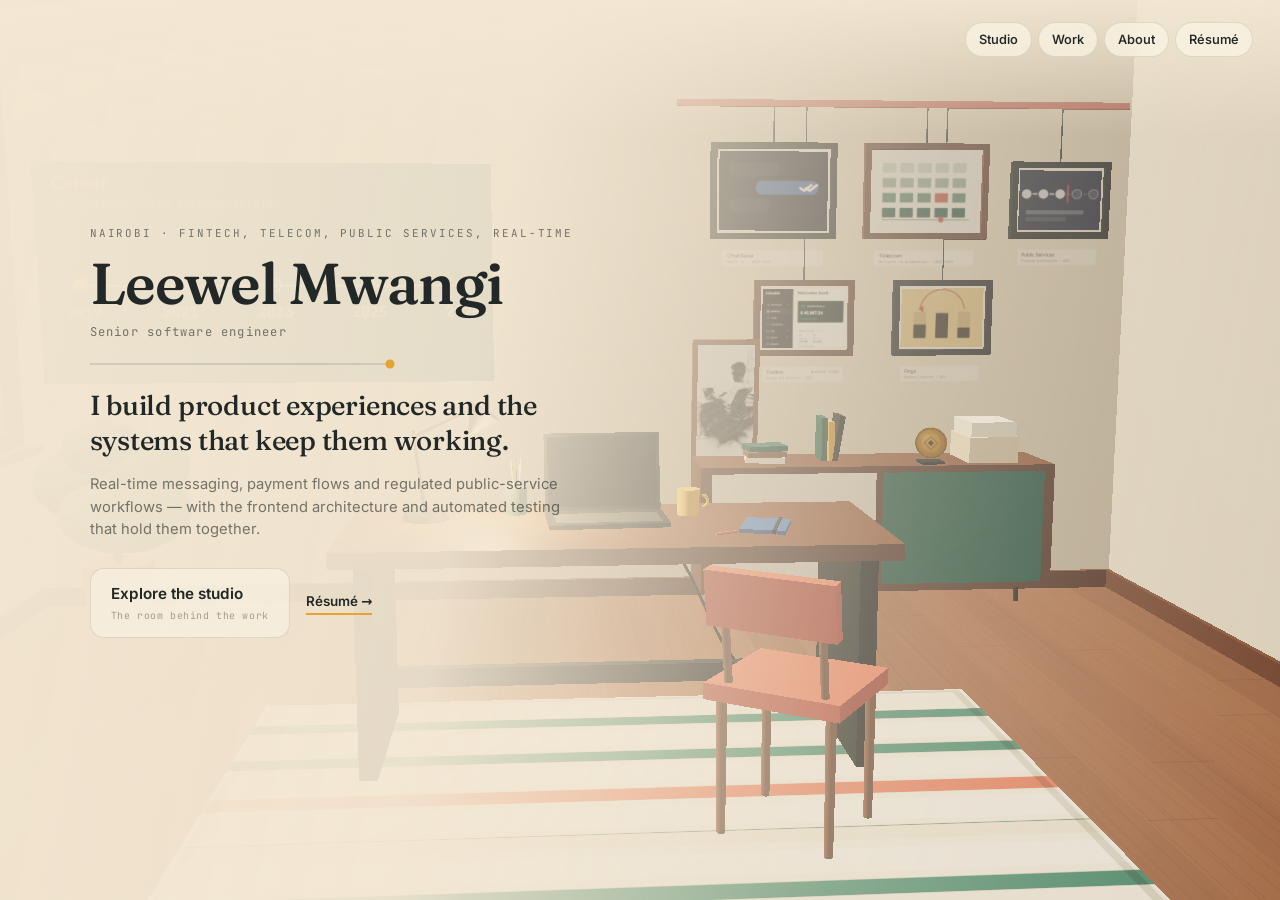
==== commit 0a8d5cea: "Publish portfolio analytics" ====
--- a/index.html
+++ b/index.html
@@ -1,4 +1,4 @@
-<!DOCTYPE html><html lang="en"><head><meta charSet="utf-8"/><meta name="viewport" content="width=device-width, initial-scale=1"/><link rel="stylesheet" href="/_next/static/css/dda6ed43df173816.css" data-precedence="next"/><link rel="stylesheet" href="/_next/static/css/c33478b03f221fb8.css" data-precedence="next"/><link rel="stylesheet" href="/_next/static/css/b18c43d97103b0ef.css" data-precedence="next"/><link rel="stylesheet" href="/_next/static/css/24539f4addccb46e.css" data-precedence="next"/><link rel="stylesheet" href="/_next/static/css/ccaaa871d7d8bed2.css" data-precedence="next"/><link rel="stylesheet" href="/_next/static/css/f38aee37905703e0.css" data-precedence="next"/><link rel="preload" as="script" fetchPriority="low" href="/_next/static/chunks/webpack-20f302709904e6f7.js"/><script src="/_next/static/chunks/fd9d1056-462349e6a029f87e.js" async=""></script><script src="/_next/static/chunks/2117-c3ad4d7d2342abe8.js" async=""></script><script src="/_next/static/chunks/main-app-011ec1527de2dac9.js" async=""></script><script src="/_next/static/chunks/2972-194d198fec74020e.js" async=""></script><script src="/_next/static/chunks/5726-535c29215d412c97.js" async=""></script><script src="/_next/static/chunks/2225-bf3eab88cabf53c5.js" async=""></script><script src="/_next/static/chunks/787-e040be8bcf37ed0b.js" async=""></script><script src="/_next/static/chunks/8281-dbec1968aaae4232.js" async=""></script><script src="/_next/static/chunks/9128-6fc33c0970b82e3c.js" async=""></script><script src="/_next/static/chunks/1323-17aa316558c373c0.js" async=""></script><script src="/_next/static/chunks/app/(en)/page-5c1670e83986356b.js" async=""></script><script src="/_next/static/chunks/592-02f3a94cb69ce3a9.js" async=""></script><script src="/_next/static/chunks/6845-54039d0d0c6c9918.js" async=""></script><script src="/_next/static/chunks/4430-d11f710877cf3b90.js" async=""></script><script src="/_next/static/chunks/app/(en)/layout-405a98cb6a3655e0.js" async=""></script><script src="/_next/static/chunks/215-0f3c2e9be1ff8b3e.js" async=""></script><script src="/_next/static/chunks/app/(en)/template-633cb2a63210232a.js" async=""></script><script src="/_next/static/chunks/app/(en)/not-found-95a5949d75bccb8b.js" async=""></script><meta name="theme-color" content="#F3E7D2"/><title>Leewel Mwangi — Senior Software Engineer, Nairobi</title><meta name="description" content="Senior software engineer and full-stack product engineer in Nairobi. I build product experiences and the systems that keep them working — real-time messaging, payment flows and public-service workflows, with the frontend architecture and automated testing behind them."/><link rel="canonical" href="/"/><meta property="og:title" content="Leewel Mwangi — Senior Software Engineer, Nairobi"/><meta property="og:description" content="Selected work: a real-time messaging SDK published to npm, telecom order systems from requirements to production, a public services platform built in a National Government collaboration, and a business banking redesign."/><meta property="og:url" content="/"/><meta property="og:type" content="website"/><meta name="twitter:card" content="summary_large_image"/><meta name="twitter:title" content="Leewel Mwangi — Senior Software Engineer, Nairobi"/><meta name="twitter:description" content="Five examples of what I built and owned — real-time systems, public-service workflows, frontend architecture and release quality."/><link rel="icon" href="/favicon.ico"/><script src="/_next/static/chunks/polyfills-42372ed130431b0a.js" noModule=""></script></head><body class="font-sans antialiased"><style data-project-themes="">:root:has([data-project-page][data-project-theme="chatsasa"]){color-scheme:dark;--paper:11 22 48;--surface:22 33 58;--raised:31 41 66;--ink:233 238 247;--muted:144 152 167;--faint:109 117 136;--line:51 61 84;--accent:79 131 255;--accent-soft:22 39 81;--accent-ink:79 131 255;--accent-2:79 131 255;--ink-paper:11 22 48;--ink-accent:79 131 255;--residue:79 131 255}
+<!DOCTYPE html><html lang="en"><head><meta charSet="utf-8"/><meta name="viewport" content="width=device-width, initial-scale=1"/><link rel="stylesheet" href="/_next/static/css/dda6ed43df173816.css" data-precedence="next"/><link rel="stylesheet" href="/_next/static/css/31bce136018fc36a.css" data-precedence="next"/><link rel="stylesheet" href="/_next/static/css/b18c43d97103b0ef.css" data-precedence="next"/><link rel="stylesheet" href="/_next/static/css/24539f4addccb46e.css" data-precedence="next"/><link rel="stylesheet" href="/_next/static/css/39bd261ce0619094.css" data-precedence="next"/><link rel="stylesheet" href="/_next/static/css/f38aee37905703e0.css" data-precedence="next"/><link rel="preload" as="script" fetchPriority="low" href="/_next/static/chunks/webpack-03648f1397498c8b.js"/><script src="/_next/static/chunks/fd9d1056-462349e6a029f87e.js" async=""></script><script src="/_next/static/chunks/2117-c3ad4d7d2342abe8.js" async=""></script><script src="/_next/static/chunks/main-app-011ec1527de2dac9.js" async=""></script><script src="/_next/static/chunks/2972-194d198fec74020e.js" async=""></script><script src="/_next/static/chunks/5726-321fecac9c1182ab.js" async=""></script><script src="/_next/static/chunks/2225-bf3eab88cabf53c5.js" async=""></script><script src="/_next/static/chunks/787-8568f65dedabfa6e.js" async=""></script><script src="/_next/static/chunks/8281-7dc2cb63730da8fa.js" async=""></script><script src="/_next/static/chunks/9128-c7b6d7492a2e07e2.js" async=""></script><script src="/_next/static/chunks/1323-945424904b777ddf.js" async=""></script><script src="/_next/static/chunks/app/(en)/page-5c1670e83986356b.js" async=""></script><script src="/_next/static/chunks/592-7f3bfb9130a3bf20.js" async=""></script><script src="/_next/static/chunks/6845-509de89170e55fdf.js" async=""></script><script src="/_next/static/chunks/4430-9ac88a2e98d08e55.js" async=""></script><script src="/_next/static/chunks/app/(en)/layout-405a98cb6a3655e0.js" async=""></script><script src="/_next/static/chunks/215-0a4afc60eec959ce.js" async=""></script><script src="/_next/static/chunks/app/(en)/template-c9d6f056e0727e8b.js" async=""></script><script src="/_next/static/chunks/app/(en)/not-found-95a5949d75bccb8b.js" async=""></script><meta name="theme-color" content="#F3E7D2"/><title>Leewel Mwangi — Senior Software Engineer, Nairobi</title><meta name="description" content="Senior software engineer and full-stack product engineer in Nairobi. I build product experiences and the systems that keep them working — real-time messaging, payment flows and public-service workflows, with the frontend architecture and automated testing behind them."/><link rel="canonical" href="/"/><meta property="og:title" content="Leewel Mwangi — Senior Software Engineer, Nairobi"/><meta property="og:description" content="Selected work: a real-time messaging SDK published to npm, telecom order systems from requirements to production, a public services platform built in a National Government collaboration, and a business banking redesign."/><meta property="og:url" content="/"/><meta property="og:type" content="website"/><meta name="twitter:card" content="summary_large_image"/><meta name="twitter:title" content="Leewel Mwangi — Senior Software Engineer, Nairobi"/><meta name="twitter:description" content="Five examples of what I built and owned — real-time systems, public-service workflows, frontend architecture and release quality."/><link rel="icon" href="/favicon.ico"/><script src="/_next/static/chunks/polyfills-42372ed130431b0a.js" noModule=""></script></head><body class="font-sans antialiased"><style data-project-themes="">:root:has([data-project-page][data-project-theme="chatsasa"]){color-scheme:dark;--paper:11 22 48;--surface:22 33 58;--raised:31 41 66;--ink:233 238 247;--muted:144 152 167;--faint:109 117 136;--line:51 61 84;--accent:79 131 255;--accent-soft:22 39 81;--accent-ink:79 131 255;--accent-2:79 131 255;--ink-paper:11 22 48;--ink-accent:79 131 255;--residue:79 131 255}
 :root:has([data-project-page][data-project-theme="telecom"]){color-scheme:dark;--paper:36 22 48;--surface:46 33 58;--raised:55 41 66;--ink:243 238 252;--muted:160 152 170;--faint:129 119 140;--line:73 61 85;--accent:169 125 255;--accent-soft:57 38 81;--accent-ink:169 125 255;--accent-2:255 94 58;--ink-paper:36 22 48;--ink-accent:169 125 255;--residue:169 125 255}
 :root:has([data-project-page][data-project-theme="publicServices"]){color-scheme:light;--paper:230 218 184;--surface:241 235 216;--raised:250 247 239;--ink:22 38 28;--muted:91 97 79;--faint:120 123 101;--line:188 182 153;--accent:14 92 51;--accent-soft:195 198 163;--accent-ink:14 92 51;--accent-2:212 163 38;--ink-paper:230 218 184;--ink-accent:14 92 51;--residue:14 92 51}
 :root:has([data-project-page][data-project-theme="cards"]){color-scheme:dark;--paper:12 58 43;--surface:23 68 53;--raised:33 75 61;--ink:240 250 243;--muted:160 183 173;--faint:124 152 141;--line:53 93 79;--accent:155 227 184;--accent-soft:35 85 66;--accent-ink:155 227 184;--accent-2:155 227 184;--ink-paper:12 58 43;--ink-accent:155 227 184;--residue:155 227 184}
@@ -7,4 +7,7 @@
 :root:has([data-project-residue="telecom"]){--residue:169 125 255}
 :root:has([data-project-residue="publicServices"]){--residue:14 92 51}
 :root:has([data-project-residue="cards"]){--residue:155 227 184}
-:root:has([data-project-residue="fingo"]){--residue:216 255 61}</style><a href="#main" class="sr-only focus:not-sr-only focus:fixed focus:left-4 focus:top-4 focus:z-[100] focus:rounded-full focus:bg-ink focus:px-4 focus:py-2 focus:text-paper">Skip to content</a><header data-site-chrome="true" class="sticky top-0 z-40 border-b border-line/70 bg-paper/80 backdrop-blur-md"><nav class="container-content flex h-16 items-center justify-between gap-2"><a class="group flex shrink-0 items-baseline gap-2 whitespace-nowrap font-display text-[15.5px] font-semibold tracking-tight xs:text-[17px] sm:text-lg" href="/">Leewel Mwangi<span class="hidden font-mono text-[10px] font-medium uppercase tracking-eyebrow text-faint sm:inline">Engineer</span></a><div class="-mr-2 flex min-w-0 items-center gap-0.5 overflow-x-auto [-ms-overflow-style:none] [scrollbar-width:none] sm:mr-0 sm:gap-1 [&amp;::-webkit-scrollbar]:hidden"><a class="shrink-0 whitespace-nowrap rounded-full px-2 py-1.5 text-[13px] font-medium transition-colors sm:px-3 sm:text-sm hidden xs:inline-block bg-ink text-paper" href="/">Home</a><a class="shrink-0 whitespace-nowrap rounded-full px-2 py-1.5 text-[13px] font-medium transition-colors sm:px-3 sm:text-sm  text-muted hover:text-ink" href="/work/">Work</a><a class="shrink-0 whitespace-nowrap rounded-full px-2 py-1.5 text-[13px] font-medium transition-colors sm:px-3 sm:text-sm  text-muted hover:text-ink" href="/resume/">Résumé</a><a class="shrink-0 whitespace-nowrap rounded-full px-2 py-1.5 text-[13px] font-medium transition-colors sm:px-3 sm:text-sm  text-muted hover:text-ink" href="/about/">About</a></div></nav></header><main id="main"><script data-legacy-work-redirect-script="">(function(){try{var r={"chatsasa":"/work/chatsasa-sdk/","telecom":"/work/telecom/","publicServices":"/work/public-services/","cards":"/work/cards/","fingo":"/work/fingo/"},g={"chatsasa":"#0b1630","telecom":"#241630","publicServices":"#e6dab8","cards":"#0c3a2b","fingo":"#6f2ff2"},w="/work/",q=new URLSearchParams(location.search);if(q.get("path")!=="work")return;var c=q.get("case"),k=!!c&&Object.prototype.hasOwnProperty.call(r,c);var d=document.documentElement;d.setAttribute("data-legacy-work-redirect",k?c:"work");if(k)d.style.background=g[c];var s=document.createElement("style");s.textContent="html[data-legacy-work-redirect] body{visibility:hidden}";document.head.appendChild(s);setTimeout(function(){d.removeAttribute("data-legacy-work-redirect");d.style.background=""},5000);location.replace((k?r[c]:w)+location.hash)}catch(e){}})();</script><div data-home-v3-root="true" data-home-v3-boot-state="SHELL_READY" data-home-v3-entry-pending="false" data-home-v3-interactive="false" data-home-v3-boot-slow="false" data-home-v3-attempt="0" data-home-v3-degraded-reasons="" data-home-v3-decorative="loading" data-home-v3-mode="landing" data-home-v3-phase="boot" data-home-v3-view="entry" data-home-v3-world="none" data-home-v3-project-world="none" data-home-v3-project-world-phase="none" data-home-v3-stop="0" data-home-v3-quality="medium" data-home-v3-taught="false" data-home-v3-reduced-motion="false" data-home-v3-canvas-ready="false" data-setout-act="set-out" data-setout-view="entry" data-home-v3-launcher-ready="false" class="StudioExperience_root__RGOuc" style="--setout-desk-y:0.5586"><div class="StudioExperience_stage__MHNcr" data-veiled="false" data-coherent="false" style="cursor:auto"></div><div class="StudioExperience_setOutLayer__g60lM" data-setout-drawing="true" data-setout-reveal="instant" aria-hidden="true"><div class="StudioExperience_setOutInk__ccNI9"><svg class="StudioExperience_setOutSvg__hZ8I4" data-setout-pose="desktop" viewBox="-1.0125 -0.3375 2.0251 0.675" preserveAspectRatio="xMidYMid meet" aria-hidden="true" focusable="false" style="aspect-ratio:3"><g data-setout-release="shell"><g data-setout-group="shell"><path d="M-0.4473 0.1167L0.3509 0.1019L0.373 -0.3371L-0.4773 -0.3499L-0.4473 0.1167" data-setout-role="shell" data-setout-mark="shell-back-wall" vector-effect="non-scaling-stroke" fill="none"></path><path d="M-0.4473 0.1167L-48.8567 33.7933" data-setout-role="shell" data-setout-mark="shell-floor-left" vector-effect="non-scaling-stroke" fill="none"></path><path d="M-0.4773 -0.3499L-49.4852 -25.7947" data-setout-role="shell" data-setout-mark="shell-ceiling-left" vector-effect="non-scaling-stroke" fill="none"></path><path d="M0.3509 0.1019L59.4488 33.7933" data-setout-role="shell" data-setout-mark="shell-floor-right" vector-effect="non-scaling-stroke" fill="none"></path><path d="M0.373 -0.3371L58.8203 -25.7947" data-setout-role="shell" data-setout-mark="shell-ceiling-right" vector-effect="non-scaling-stroke" fill="none"></path><path d="M-0.4767 -0.0135L-0.5894 0.0225L-0.6191 -0.3317L-0.4953 -0.2884L-0.4767 -0.0135" data-setout-role="shell" data-setout-mark="shell-window" vector-effect="non-scaling-stroke" fill="none"></path></g></g><g data-setout-release="furniture"><g data-setout-group="furniture"><path d="M-0.2107 0.0436L0.1573 0.0386L0.1989 0.0707L-0.2355 0.0776L-0.2107 0.0436" data-setout-role="furniture" data-setout-mark="desk-top" vector-effect="non-scaling-stroke" fill="none"></path><path d="M-0.235 0.0905L0.1985 0.0831" data-setout-role="furniture" data-setout-mark="desk-front" vector-effect="non-scaling-stroke" fill="none"></path><path d="M-0.2085 0.0872L-0.2036 0.2494" data-setout-role="furniture" data-setout-mark="desk-leg-left" vector-effect="non-scaling-stroke" fill="none"></path><path d="M0.1724 0.0808L0.1685 0.2387" data-setout-role="furniture" data-setout-mark="desk-leg-right" vector-effect="non-scaling-stroke" fill="none"></path><path d="M0.15 0.1921L0.0476 0.1744L0.0906 0.1486L0.1864 0.1634L0.15 0.1921" data-setout-role="furniture" data-setout-mark="chair-seat" vector-effect="non-scaling-stroke" fill="none"></path><path d="M0.1481 0.1461L0.0498 0.1315L0.0475 0.0897L0.1468 0.1022L0.1481 0.1461" data-setout-role="furniture" data-setout-mark="chair-back" vector-effect="non-scaling-stroke" fill="none"></path><path d="M0.0385 0.0041L0.2877 0.0014L0.3114 0.0107L0.0461 0.0138L0.0385 0.0041" data-setout-role="furniture" data-setout-mark="credenza-top" vector-effect="non-scaling-stroke" fill="none"></path><path d="M0.0454 0.1259L0.3065 0.1207L0.3114 0.0107L0.0461 0.0138L0.0454 0.1259" data-setout-role="furniture" data-setout-mark="credenza-front" vector-effect="non-scaling-stroke" fill="none"></path><path d="M-0.2802 0.192L0.2414 0.1793L0.4241 0.3641L-0.4053 0.3963L-0.2802 0.192" data-setout-role="furniture" data-setout-mark="rug" vector-effect="non-scaling-stroke" fill="none"></path><path d="M-0.3465 -0.0274L-0.3532 -0.0256L-0.3646 -0.0239L-0.3797 -0.0225L-0.3969 -0.0215L-0.4144 -0.021L-0.4303 -0.0212L-0.4426 -0.0219L-0.4503 -0.0232L-0.4525 -0.0248L-0.4493 -0.0265L-0.4411 -0.0283L-0.4291 -0.0299L-0.4144 -0.0311L-0.3984 -0.032L-0.3825 -0.0324L-0.3681 -0.0322L-0.3564 -0.0316L-0.3484 -0.0305L-0.3449 -0.0291L-0.3465 -0.0274" data-setout-role="furniture" data-setout-mark="plant" vector-effect="non-scaling-stroke" fill="none"></path></g></g><g data-setout-release="instruments"><g data-setout-group="instruments"><path d="M-0.0713 0.0456L0.0151 0.0436L0.0236 0.0547L-0.0679 0.0569L-0.0713 0.0456" data-setout-role="instrument" data-setout-mark="laptop-base" vector-effect="non-scaling-stroke" fill="none"></path><path d="M-0.0713 0.0456L0.0151 0.0436L0.0135 -0.0138L-0.0725 -0.0124L-0.0713 0.0456" data-setout-role="instrument" data-setout-mark="laptop-screen" vector-effect="non-scaling-stroke" fill="none"></path><path d="M0.0806 0.0503L0.1136 0.0516L0.1091 0.0606L0.0746 0.0592L0.0806 0.0503" data-setout-role="instrument" data-setout-mark="notebook" vector-effect="non-scaling-stroke" fill="none"></path><path d="M-0.1608 0.052L-0.1628 -0.0362" data-setout-role="instrument" data-setout-mark="lamp-arm" vector-effect="non-scaling-stroke" fill="none"></path><path d="M-0.1624 -0.0192L-0.1227 -0.0196" data-setout-role="instrument" data-setout-mark="lamp-head" vector-effect="non-scaling-stroke" fill="none"></path><path d="M0.0449 0.0289L0.0446 0.0295L0.0431 0.03L0.0404 0.0304L0.0372 0.0305L0.0337 0.0305L0.0307 0.0302L0.0285 0.0297L0.0275 0.0292L0.0278 0.0286L0.0294 0.0281L0.032 0.0277L0.0352 0.0276L0.0386 0.0277L0.0416 0.0279L0.0438 0.0284L0.0449 0.0289" data-setout-role="instrument" data-setout-mark="mug" vector-effect="non-scaling-stroke" fill="none"></path></g></g><g data-setout-release="work"><g data-setout-group="work"><path d="M0.0527 -0.1582L0.1463 -0.158L0.1478 -0.2303L0.0533 -0.2309L0.0527 -0.1582" data-setout-role="work" data-setout-mark="frame-chatsasa" vector-effect="non-scaling-stroke" fill="none"></path><path d="M0.061 -0.1375L0.1375 -0.1375" data-setout-role="plate" data-setout-mark="plate-chatsasa" vector-effect="non-scaling-stroke" fill="none"></path><path d="M0.1673 -0.158L0.2593 -0.1579L0.2618 -0.2295L0.1689 -0.2301L0.1673 -0.158" data-setout-role="work" data-setout-mark="frame-telecom" vector-effect="non-scaling-stroke" fill="none"></path><path d="M0.1751 -0.1375L0.2503 -0.1375" data-setout-role="plate" data-setout-mark="plate-telecom" vector-effect="non-scaling-stroke" fill="none"></path><path d="M0.2769 -0.1586L0.35 -0.1585L0.3528 -0.2158L0.2792 -0.2162L0.2769 -0.1586" data-setout-role="work" data-setout-mark="frame-publicServices" vector-effect="non-scaling-stroke" fill="none"></path><path d="M0.2828 -0.1383L0.3425 -0.1383" data-setout-role="plate" data-setout-mark="plate-publicServices" vector-effect="non-scaling-stroke" fill="none"></path><path d="M0.085 -0.0703L0.1593 -0.0707L0.1606 -0.1274L0.0857 -0.1273L0.085 -0.0703" data-setout-role="work" data-setout-mark="frame-cards" vector-effect="non-scaling-stroke" fill="none"></path><path d="M0.0915 -0.0502L0.1523 -0.0506" data-setout-role="plate" data-setout-mark="plate-cards" vector-effect="non-scaling-stroke" fill="none"></path><path d="M0.1888 -0.0709L0.262 -0.0713L0.264 -0.1275L0.1903 -0.1274L0.1888 -0.0709" data-setout-role="work" data-setout-mark="frame-fingo" vector-effect="non-scaling-stroke" fill="none"></path><path d="M0.1949 -0.0509L0.2547 -0.0513" data-setout-role="plate" data-setout-mark="plate-fingo" vector-effect="non-scaling-stroke" fill="none"></path><path d="M0.0419 0.0043L0.0837 0.0039L0.086 -0.0794L0.0434 -0.0792L0.0419 0.0043" data-setout-role="work" data-setout-mark="sketch-frame" vector-effect="non-scaling-stroke" fill="none"></path></g></g><g data-setout-release="route"><g data-setout-group="route"><path d="M-0.4466 -0.0494L-0.1094 -0.0516L-0.1119 -0.2147L-0.4571 -0.2165L-0.4466 -0.0494" data-setout-role="route" data-setout-mark="mural-panel" vector-effect="non-scaling-stroke" fill="none"></path><path d="M-0.4164 -0.0814L-0.3452 -0.1005L-0.2743 -0.1195L-0.204 -0.1447L-0.134 -0.1698" data-setout-role="route" data-setout-mark="mural-route" vector-effect="non-scaling-stroke" fill="none"></path><path d="M-0.4164 -0.0814L-0.4164 -0.0814" data-setout-role="node" data-setout-mark="mural-node-0" vector-effect="non-scaling-stroke" fill="none"></path><path d="M-0.3452 -0.1005L-0.3452 -0.1005" data-setout-role="node" data-setout-mark="mural-node-1" vector-effect="non-scaling-stroke" fill="none"></path><path d="M-0.2743 -0.1195L-0.2743 -0.1195" data-setout-role="node" data-setout-mark="mural-node-2" vector-effect="non-scaling-stroke" fill="none"></path><path d="M-0.204 -0.1447L-0.204 -0.1447" data-setout-role="node" data-setout-mark="mural-node-3" vector-effect="non-scaling-stroke" fill="none"></path><path d="M-0.134 -0.1698L-0.134 -0.1698" data-setout-role="node" data-setout-mark="mural-node-4" vector-effect="non-scaling-stroke" fill="none"></path></g></g><g data-setout-release="leaders"><g data-setout-group="leaders"><path d="M-0.0199 0.0562L-0.0199 0.1662" data-setout-role="leader" vector-effect="non-scaling-stroke" fill="none"></path><path d="M0.1966 -0.1415L0.3566 -0.2015" data-setout-role="leader" vector-effect="non-scaling-stroke" fill="none"></path><path d="M0.0944 0.0553L0.2244 0.1053" data-setout-role="leader" vector-effect="non-scaling-stroke" fill="none"></path></g></g></svg><svg class="StudioExperience_setOutSvg__hZ8I4" data-setout-pose="mobile" viewBox="-1.2827 -0.4276 2.5654 0.8551" preserveAspectRatio="xMidYMid meet" aria-hidden="true" focusable="false" style="aspect-ratio:3"><g data-setout-release="shell"><g data-setout-group="shell"><path d="M-0.4118 0.1075L0.3246 0.0942L0.3434 -0.3104L-0.4372 -0.3205L-0.4118 0.1075" data-setout-role="shell" data-setout-mark="shell-back-wall" vector-effect="non-scaling-stroke" fill="none"></path><path d="M-0.4118 0.1075L-47.9974 35.3931" data-setout-role="shell" data-setout-mark="shell-floor-left" vector-effect="non-scaling-stroke" fill="none"></path><path d="M-0.4372 -0.3205L-48.626 -24.1949" data-setout-role="shell" data-setout-mark="shell-ceiling-left" vector-effect="non-scaling-stroke" fill="none"></path><path d="M0.3246 0.0942L13.0539 7.5851" data-setout-role="shell" data-setout-mark="shell-floor-right" vector-effect="non-scaling-stroke" fill="none"></path><path d="M0.3434 -0.3104L59.6795 -24.1949" data-setout-role="shell" data-setout-mark="shell-ceiling-right" vector-effect="non-scaling-stroke" fill="none"></path><path d="M-0.4362 -0.0123L-0.5266 0.0201L-0.5502 -0.2948L-0.4516 -0.263L-0.4362 -0.0123" data-setout-role="shell" data-setout-mark="shell-window" vector-effect="non-scaling-stroke" fill="none"></path></g></g><g data-setout-release="furniture"><g data-setout-group="furniture"><path d="M-0.1891 0.0391L0.1416 0.0347L0.1759 0.0625L-0.2075 0.0684L-0.1891 0.0391" data-setout-role="furniture" data-setout-mark="desk-top" vector-effect="non-scaling-stroke" fill="none"></path><path d="M-0.2071 0.0797L0.1756 0.0735" data-setout-role="furniture" data-setout-mark="desk-front" vector-effect="non-scaling-stroke" fill="none"></path><path d="M-0.1839 0.0769L-0.1801 0.2207" data-setout-role="furniture" data-setout-mark="desk-leg-left" vector-effect="non-scaling-stroke" fill="none"></path><path d="M0.1526 0.0715L0.1495 0.2119" data-setout-role="furniture" data-setout-mark="desk-leg-right" vector-effect="non-scaling-stroke" fill="none"></path><path d="M0.13 0.1664L0.0416 0.1522L0.0799 0.131L0.1634 0.1432L0.13 0.1664" data-setout-role="furniture" data-setout-mark="chair-seat" vector-effect="non-scaling-stroke" fill="none"></path><path d="M0.1282 0.1265L0.0434 0.1146L0.0414 0.078L0.1269 0.0884L0.1282 0.1265" data-setout-role="furniture" data-setout-mark="chair-back" vector-effect="non-scaling-stroke" fill="none"></path><path d="M0.0355 0.0038L0.2655 0.0013L0.286 0.0098L0.0423 0.0126L0.0355 0.0038" data-setout-role="furniture" data-setout-mark="credenza-top" vector-effect="non-scaling-stroke" fill="none"></path><path d="M0.0417 0.1156L0.2819 0.111L0.286 0.0098L0.0423 0.0126L0.0417 0.1156" data-setout-role="furniture" data-setout-mark="credenza-front" vector-effect="non-scaling-stroke" fill="none"></path><path d="M-0.2521 0.1728L0.218 0.162L0.3628 0.3114L-0.3436 0.3359L-0.2521 0.1728" data-setout-role="furniture" data-setout-mark="rug" vector-effect="non-scaling-stroke" fill="none"></path><path d="M-0.3167 -0.025L-0.3224 -0.0234L-0.3324 -0.0218L-0.3458 -0.0205L-0.3612 -0.0195L-0.377 -0.0191L-0.3915 -0.0193L-0.403 -0.02L-0.4103 -0.0211L-0.4128 -0.0226L-0.4104 -0.0242L-0.4035 -0.0259L-0.393 -0.0274L-0.3799 -0.0285L-0.3655 -0.0293L-0.351 -0.0297L-0.3377 -0.0296L-0.3268 -0.029L-0.3192 -0.028L-0.3157 -0.0266L-0.3167 -0.025" data-setout-role="furniture" data-setout-mark="plant" vector-effect="non-scaling-stroke" fill="none"></path></g></g><g data-setout-release="instruments"><g data-setout-group="instruments"><path d="M-0.0638 0.0408L0.0135 0.039L0.021 0.0487L-0.0604 0.0506L-0.0638 0.0408" data-setout-role="instrument" data-setout-mark="laptop-base" vector-effect="non-scaling-stroke" fill="none"></path><path d="M-0.0638 0.0408L0.0135 0.039L0.0121 -0.0123L-0.0649 -0.0111L-0.0638 0.0408" data-setout-role="instrument" data-setout-mark="laptop-screen" vector-effect="non-scaling-stroke" fill="none"></path><path d="M0.0719 0.0449L0.1013 0.046L0.0968 0.0538L0.0662 0.0526L0.0719 0.0449" data-setout-role="instrument" data-setout-mark="notebook" vector-effect="non-scaling-stroke" fill="none"></path><path d="M-0.1436 0.0465L-0.1452 -0.0323" data-setout-role="instrument" data-setout-mark="lamp-arm" vector-effect="non-scaling-stroke" fill="none"></path><path d="M-0.1449 -0.0171L-0.1095 -0.0175" data-setout-role="instrument" data-setout-mark="lamp-head" vector-effect="non-scaling-stroke" fill="none"></path><path d="M0.0402 0.0259L0.0399 0.0264L0.0385 0.0268L0.0362 0.0272L0.0332 0.0273L0.0302 0.0272L0.0275 0.027L0.0255 0.0266L0.0246 0.0261L0.0249 0.0256L0.0263 0.0252L0.0287 0.0248L0.0316 0.0247L0.0346 0.0248L0.0373 0.025L0.0392 0.0254L0.0402 0.0259" data-setout-role="instrument" data-setout-mark="mug" vector-effect="non-scaling-stroke" fill="none"></path></g></g><g data-setout-release="work"><g data-setout-group="work"><path d="M0.0485 -0.1456L0.1347 -0.1455L0.136 -0.2119L0.049 -0.2124L0.0485 -0.1456" data-setout-role="work" data-setout-mark="frame-chatsasa" vector-effect="non-scaling-stroke" fill="none"></path><path d="M0.0562 -0.1265L0.1267 -0.1266" data-setout-role="plate" data-setout-mark="plate-chatsasa" vector-effect="non-scaling-stroke" fill="none"></path><path d="M0.1541 -0.1455L0.2389 -0.1455L0.2411 -0.2113L0.1555 -0.2118L0.1541 -0.1455" data-setout-role="work" data-setout-mark="frame-telecom" vector-effect="non-scaling-stroke" fill="none"></path><path d="M0.1613 -0.1267L0.2307 -0.1267" data-setout-role="plate" data-setout-mark="plate-telecom" vector-effect="non-scaling-stroke" fill="none"></path><path d="M0.2552 -0.1462L0.3227 -0.1462L0.3251 -0.1989L0.2571 -0.1991L0.2552 -0.1462" data-setout-role="work" data-setout-mark="frame-publicServices" vector-effect="non-scaling-stroke" fill="none"></path><path d="M0.2607 -0.1275L0.3159 -0.1275" data-setout-role="plate" data-setout-mark="plate-publicServices" vector-effect="non-scaling-stroke" fill="none"></path><path d="M0.0784 -0.0648L0.1469 -0.0652L0.148 -0.1174L0.0789 -0.1173L0.0784 -0.0648" data-setout-role="work" data-setout-mark="frame-cards" vector-effect="non-scaling-stroke" fill="none"></path><path d="M0.0843 -0.0463L0.1404 -0.0467" data-setout-role="plate" data-setout-mark="plate-cards" vector-effect="non-scaling-stroke" fill="none"></path><path d="M0.1741 -0.0654L0.2416 -0.0657L0.2434 -0.1176L0.1754 -0.1174L0.1741 -0.0654" data-setout-role="work" data-setout-mark="frame-fingo" vector-effect="non-scaling-stroke" fill="none"></path><path d="M0.1797 -0.047L0.235 -0.0474" data-setout-role="plate" data-setout-mark="plate-fingo" vector-effect="non-scaling-stroke" fill="none"></path><path d="M0.0386 0.004L0.0771 0.0036L0.0792 -0.0731L0.0399 -0.0729L0.0386 0.004" data-setout-role="work" data-setout-mark="sketch-frame" vector-effect="non-scaling-stroke" fill="none"></path></g></g><g data-setout-release="route"><g data-setout-group="route"><path d="M-0.4104 -0.0454L-0.1007 -0.0475L-0.1029 -0.1973L-0.4193 -0.1986L-0.4104 -0.0454" data-setout-role="route" data-setout-mark="mural-panel" vector-effect="non-scaling-stroke" fill="none"></path><path d="M-0.3825 -0.0748L-0.3172 -0.0923L-0.2521 -0.1098L-0.1875 -0.133L-0.1232 -0.1561" data-setout-role="route" data-setout-mark="mural-route" vector-effect="non-scaling-stroke" fill="none"></path><path d="M-0.3825 -0.0748L-0.3825 -0.0748" data-setout-role="node" data-setout-mark="mural-node-0" vector-effect="non-scaling-stroke" fill="none"></path><path d="M-0.3172 -0.0923L-0.3172 -0.0923" data-setout-role="node" data-setout-mark="mural-node-1" vector-effect="non-scaling-stroke" fill="none"></path><path d="M-0.2521 -0.1098L-0.2521 -0.1098" data-setout-role="node" data-setout-mark="mural-node-2" vector-effect="non-scaling-stroke" fill="none"></path><path d="M-0.1875 -0.133L-0.1875 -0.133" data-setout-role="node" data-setout-mark="mural-node-3" vector-effect="non-scaling-stroke" fill="none"></path><path d="M-0.1232 -0.1561L-0.1232 -0.1561" data-setout-role="node" data-setout-mark="mural-node-4" vector-effect="non-scaling-stroke" fill="none"></path></g></g><g data-setout-release="leaders"><g data-setout-group="leaders"><path d="M-0.0177 0.0501L-0.0177 0.1401" data-setout-role="leader" vector-effect="non-scaling-stroke" fill="none"></path><path d="M0.1812 -0.1304L0.1112 -0.0804" data-setout-role="leader" vector-effect="non-scaling-stroke" fill="none"></path></g></g></svg></div><div class="StudioExperience_setOutAnnotations__hY09_" data-setout-pose="desktop"><span class="StudioExperience_setOutAnnotation__zioan" data-setout-annotation="desk" data-setout-mobile="true" style="left:calc(50% + -2.9453%);top:calc(50% - -24.6187%)">desk — the laptop opens selected work</span><span class="StudioExperience_setOutAnnotation__zioan" data-setout-annotation="work" data-setout-mobile="true" style="left:calc(50% + 52.8326%);top:calc(50% - 29.8563%)">work wall — five pieces</span><span class="StudioExperience_setOutAnnotation__zioan" data-setout-annotation="notebook" data-setout-mobile="false" style="left:calc(50% + 33.2485%);top:calc(50% - -15.6066%)">notebook — practice</span></div><div class="StudioExperience_setOutAnnotations__hY09_" data-setout-pose="mobile"><span class="StudioExperience_setOutAnnotation__zioan" data-setout-annotation="desk" data-setout-mobile="true" style="left:calc(50% + -2.0724%);top:calc(50% - -16.3809%)">desk — the laptop opens selected work</span><span class="StudioExperience_setOutAnnotation__zioan" data-setout-annotation="work" data-setout-mobile="true" style="left:calc(50% + 12.9996%);top:calc(50% - 9.4024%)">work wall — five pieces</span></div></div><header class="StudioExperience_topBar__8bl0g" data-quiet="true"><div class="StudioExperience_identity__zrdt8"></div><nav class="StudioExperience_directNav__oXhms" aria-label="Direct navigation"><a href="/work/">Work</a><a href="/about/">About</a><a href="/resume/">Résumé</a></nav></header><aside class="StudioExperience_bootSurface__XAESB" data-home-v3-boot-surface="true" data-setout-sheet="true" aria-label="Studio preparation"><div class="StudioExperience_setOutBandSpacer__KSkDy" aria-hidden="true"></div><div class="StudioExperience_setOutTitleBlock__cjOmB" data-setout-title-block="true"><p class="StudioExperience_eyebrow__XBVMQ" data-setout-variant="desktop">The studio</p><div role="status" aria-live="polite" aria-atomic="true"><p class="StudioExperience_bootTitle__JJC5X" data-setout-variant="desktop">Setting out the room</p><p class="StudioExperience_setOutBody__J_v9S" data-setout-variant="desktop">Selected work and the résumé are ready while the room is built.</p><p class="StudioExperience_setOutBody__J_v9S" data-setout-variant="mobile">Setting out the room</p></div><a class="StudioExperience_setOutLink__1dKyx" href="/work/">Go directly to selected work<!-- --> →</a></div></aside><p class="StudioExperience_srOnly__YA4Yv" data-home-v3-ready-status="true" role="status" aria-live="polite" aria-atomic="true"></p><section class="StudioExperience_landing__gT4QW" data-reveal="instant" aria-label="Introduction"><div class="StudioExperience_landingInner__Jli5K"><p class="StudioExperience_landingEyebrow__coasp">Nairobi · fintech, telecom, public services, real-time</p><h1 class="StudioExperience_landingName__KJSaF" data-studio-shell-heading="true">Leewel Mwangi</h1><p class="StudioExperience_landingRole__cEdr7">Senior software engineer</p><div class="StudioExperience_landingRule__U3sVk" aria-hidden="true"><i></i></div><p class="StudioExperience_landingHeadline__6gM1Y" data-studio-shell-copy="true">I build product experiences and the systems that keep them working.</p><p class="StudioExperience_landingSupport__xhcL5">Real-time messaging, payment flows and regulated public-service workflows — with the frontend architecture and automated testing that hold them together.</p><div class="StudioExperience_landingActions__WKgPL" data-studio-shell-actions="true"><button type="button" class="StudioExperience_landingSecondary__THF5Q"><strong>Explore the studio</strong><span>The room behind the work</span></button><a class="StudioExperience_landingResume__MdnnR" href="/resume/">Résumé<!-- --> →</a></div><p class="StudioExperience_landingPreparing__WOaJh" data-ready="false" aria-hidden="true">Preparing the studio</p></div></section><p class="StudioExperience_srOnly__YA4Yv" role="status" aria-live="polite"></p><div class="StudioExperience_veil__PfI4M" data-state="open" aria-hidden="true"></div><noscript><style>header[data-site-chrome], footer[data-site-chrome] { display: block !important; }</style><p class="StudioExperience_noscript__bpjwx">JavaScript is required for the studio. Continue with the standard<!-- --> <a href="/work">work</a>,<!-- --> <a href="/about">about</a>, or<!-- --> <a href="/resume">résumé</a> <!-- -->pages.</p></noscript></div></main><footer data-site-chrome="true" data-closing="true" class="SiteFooter_footer__aUaTs relative z-[4]"><div class="SiteFooter_field__5oJLe" data-register="house-dark"><span class="SiteFooter_grain__4ZVbu" aria-hidden="true"></span><span class="SiteFooter_point__iR7EN" data-continuing-point="" aria-hidden="true"></span><div class="SiteFooter_inner__23SNm container-content"><p class="SiteFooter_closing__SZSpd">Shipped is just the <span class="SiteFooter_last__a9MtR">start<span class="SiteFooter_stop__ehSUl" data-closing-stop=""><span class="SiteFooter_origin__tza6L" aria-hidden="true"></span>.</span></span></p><nav class="SiteFooter_contact__U2eQQ" aria-label="Contact"><ul class="SiteFooter_destinations__Xp1TN"><li><a href="mailto:leewelkarani@gmail.com?subject=Portfolio%20enquiry" class="SiteFooter_destination__ayheC" data-contact="email"><span class="SiteFooter_word__EVHhw" data-word="">Email</span><span class="SiteFooter_slot__i1JA1" data-slot="" aria-hidden="true"></span></a></li><li><a href="https://www.linkedin.com/in/leewelmwangi" target="_blank" rel="noopener noreferrer" class="SiteFooter_destination__ayheC" data-contact="linkedin"><span class="SiteFooter_word__EVHhw" data-word="">LinkedIn</span><span class="SiteFooter_slot__i1JA1" data-slot="" aria-hidden="true"></span></a></li></ul></nav><p class="SiteFooter_signature__ZsR8R"><span class="SiteFooter_name__1U2ET">Leewel Mwangi</span><span class="SiteFooter_year__Ht8Qt">© <!-- -->2026</span></p><p class="SiteFooter_quiet__xKCQO"><a class="SiteFooter_privacy__caNSS" href="/about/#privacy">Privacy</a></p></div></div></footer><div class="entrance_host__TCyYn" data-entrance-host="" aria-hidden="true"></div><script src="/_next/static/chunks/webpack-20f302709904e6f7.js" async=""></script><script>(self.__next_f=self.__next_f||[]).push([0]);self.__next_f.push([2,null])</script><script>self.__next_f.push([1,"1:HL[\"/_next/static/css/dda6ed43df173816.css\",\"style\"]\n2:HL[\"/_next/static/css/c33478b03f221fb8.css\",\"style\"]\n3:HL[\"/_next/static/css/b18c43d97103b0ef.css\",\"style\"]\n4:HL[\"/_next/static/css/24539f4addccb46e.css\",\"style\"]\n5:HL[\"/_next/static/css/ccaaa871d7d8bed2.css\",\"style\"]\n6:HL[\"/_next/static/css/f38aee37905703e0.css\",\"style\"]\n"])</script><script>self.__next_f.push([1,"7:I[2846,[],\"\"]\n9:I[4970,[\"2972\",\"static/chunks/2972-194d198fec74020e.js\",\"5726\",\"static/chunks/5726-535c29215d412c97.js\",\"2225\",\"static/chunks/2225-bf3eab88cabf53c5.js\",\"787\",\"static/chunks/787-e040be8bcf37ed0b.js\",\"8281\",\"static/chunks/8281-dbec1968aaae4232.js\",\"9128\",\"static/chunks/9128-6fc33c0970b82e3c.js\",\"1323\",\"static/chunks/1323-17aa316558c373c0.js\",\"5200\",\"static/chunks/app/(en)/page-5c1670e83986356b.js\"],\"StudioExperience\"]\nb:I[3339,[\"2972\",\"static/chunks/2972-194d198fec74020e.js\",\"2225\",\"static/chunks/2225-bf3eab88cabf53c5.js\",\"592\",\"static/chunks/592-02f3a94cb69ce3a9.js\",\"8281\",\"static/chunks/8281-dbec1968aaae4232.js\",\"9128\",\"static/chunks/9128-6fc33c0970b82e3c.js\",\"6845\",\"static/chunks/6845-54039d0d0c6c9918.js\",\"4430\",\"static/chunks/4430-d11f710877cf3b90.js\",\"1439\",\"static/chunks/app/(en)/layout-405a98cb6a3655e0.js\"],\"SiteNav\"]\nc:I[4707,[],\"\"]\nd:I[4752,[\"215\",\"static/chunks/215-0f3c2e9be1ff8b3e.js\",\"592\",\"static/chunks/592-02f3a94cb69ce3a9.js\",\"787\",\"static/chunks/787-e040be8bcf37ed0b.js\",\"6845\",\"static/chunks/6845-54039d0d0c6c9918.js\",\"59\",\"static/chunks/app/(en)/template-633cb2a63210232a.js\"],\"default\"]\ne:I[6423,[],\"\"]\nf:I[2972,[\"2972\",\"static/chunks/2972-194d198fec74020e.js\",\"2238\",\"static/chunks/app/(en)/not-found-95a5949d75bccb8b.js\"],\"\"]\n10:I[5127,[\"2972\",\"static/chunks/2972-194d198fec74020e.js\",\"2225\",\"static/chunks/2225-bf3eab88cabf53c5.js\",\"592\",\"static/chunks/592-02f3a94cb69ce3a9.js\",\"8281\",\"static/chunks/8281-dbec1968aaae4232.js\",\"9128\",\"static/chunks/9128-6fc33c0970b82e3c.js\",\"6845\",\"static/chunks/6845-54039d0d0c6c9918.js\",\"4430\",\"static/chunks/4430-d11f710877cf3b90.js\",\"1439\",\"static/chunks/app/(en)/layout-405a98cb6a3655e0.js\"],\"SiteFooter\"]\n11:I[2803,[\"2972\",\"static/chunks/2972-194d198fec74020e.js\",\"2225\",\"static/chunks/2225-bf3eab88cabf53c5.js\",\"592\",\"static/chunks/592-02f3a94cb69ce3a9.js\",\"8281\",\"static/chunks/8281-dbec1968aaae4232.js\",\"9128\",\"static/chunks/9128-6fc33c0970b82e3c.js\",\"6845\",\"static/chunks/6845-54039d0d0c6c9918.js\",\"4430\",\"static/chunks/4430-d11f710877cf3b90.js\",\"1439\","])</script><script>self.__next_f.push([1,"\"static/chunks/app/(en)/layout-405a98cb6a3655e0.js\"],\"EntranceHost\"]\n12:I[6082,[\"2972\",\"static/chunks/2972-194d198fec74020e.js\",\"2225\",\"static/chunks/2225-bf3eab88cabf53c5.js\",\"592\",\"static/chunks/592-02f3a94cb69ce3a9.js\",\"8281\",\"static/chunks/8281-dbec1968aaae4232.js\",\"9128\",\"static/chunks/9128-6fc33c0970b82e3c.js\",\"6845\",\"static/chunks/6845-54039d0d0c6c9918.js\",\"4430\",\"static/chunks/4430-d11f710877cf3b90.js\",\"1439\",\"static/chunks/app/(en)/layout-405a98cb6a3655e0.js\"],\"IntentCursor\"]\n13:I[9439,[\"2972\",\"static/chunks/2972-194d198fec74020e.js\",\"2225\",\"static/chunks/2225-bf3eab88cabf53c5.js\",\"592\",\"static/chunks/592-02f3a94cb69ce3a9.js\",\"8281\",\"static/chunks/8281-dbec1968aaae4232.js\",\"9128\",\"static/chunks/9128-6fc33c0970b82e3c.js\",\"6845\",\"static/chunks/6845-54039d0d0c6c9918.js\",\"4430\",\"static/chunks/4430-d11f710877cf3b90.js\",\"1439\",\"static/chunks/app/(en)/layout-405a98cb6a3655e0.js\"],\"AnalyticsProvider\"]\n15:I[1060,[],\"\"]\na:T87f,"])</script><script>self.__next_f.push([1,":root:has([data-project-page][data-project-theme=\"chatsasa\"]){color-scheme:dark;--paper:11 22 48;--surface:22 33 58;--raised:31 41 66;--ink:233 238 247;--muted:144 152 167;--faint:109 117 136;--line:51 61 84;--accent:79 131 255;--accent-soft:22 39 81;--accent-ink:79 131 255;--accent-2:79 131 255;--ink-paper:11 22 48;--ink-accent:79 131 255;--residue:79 131 255}\n:root:has([data-project-page][data-project-theme=\"telecom\"]){color-scheme:dark;--paper:36 22 48;--surface:46 33 58;--raised:55 41 66;--ink:243 238 252;--muted:160 152 170;--faint:129 119 140;--line:73 61 85;--accent:169 125 255;--accent-soft:57 38 81;--accent-ink:169 125 255;--accent-2:255 94 58;--ink-paper:36 22 48;--ink-accent:169 125 255;--residue:169 125 255}\n:root:has([data-project-page][data-project-theme=\"publicServices\"]){color-scheme:light;--paper:230 218 184;--surface:241 235 216;--raised:250 247 239;--ink:22 38 28;--muted:91 97 79;--faint:120 123 101;--line:188 182 153;--accent:14 92 51;--accent-soft:195 198 163;--accent-ink:14 92 51;--accent-2:212 163 38;--ink-paper:230 218 184;--ink-accent:14 92 51;--residue:14 92 51}\n:root:has([data-project-page][data-project-theme=\"cards\"]){color-scheme:dark;--paper:12 58 43;--surface:23 68 53;--raised:33 75 61;--ink:240 250 243;--muted:160 183 173;--faint:124 152 141;--line:53 93 79;--accent:155 227 184;--accent-soft:35 85 66;--accent-ink:155 227 184;--accent-2:155 227 184;--ink-paper:12 58 43;--ink-accent:155 227 184;--residue:155 227 184}\n:root:has([data-project-page][data-project-theme=\"fingo\"]){color-scheme:dark;--paper:111 47 242;--surface:118 57 243;--raised:124 66 243;--ink:255 255 255;--muted:242 236 254;--faint:209 188 251;--line:137 84 244;--accent:216 255 61;--accent-soft:128 80 213;--accent-ink:216 255 61;--accent-2:22 10 44;--ink-paper:111 47 242;--ink-accent:216 255 61;--residue:216 255 61}\n:root:has([data-project-residue=\"chatsasa\"]){--residue:79 131 255}\n:root:has([data-project-residue=\"telecom\"]){--residue:169 125 255}\n:root:has([data-project-residue=\"publicServices\"]){--residue:14 92 51}\n:root:has([data-project-residue=\"cards\"]){--residue:155 227 184}\n:root:has([data-project-residue=\"fingo\"]){--residue:216 255 61}"])</script><script>self.__next_f.push([1,"16:[]\n"])</script><script>self.__next_f.push([1,"0:[\"$\",\"$L7\",null,{\"buildId\":\"QvWMJ5wGzeLTL_qwKcqo6\",\"assetPrefix\":\"\",\"urlParts\":[\"\",\"\"],\"initialTree\":[\"\",{\"children\":[\"(en)\",{\"children\":[\"__PAGE__\",{}]},\"$undefined\",\"$undefined\",true]}],\"initialSeedData\":[\"\",{\"children\":[\"(en)\",{\"children\":[\"__PAGE__\",{},[[\"$L8\",[[\"$\",\"script\",null,{\"data-legacy-work-redirect-script\":\"\",\"dangerouslySetInnerHTML\":{\"__html\":\"(function(){try{var r={\\\"chatsasa\\\":\\\"/work/chatsasa-sdk/\\\",\\\"telecom\\\":\\\"/work/telecom/\\\",\\\"publicServices\\\":\\\"/work/public-services/\\\",\\\"cards\\\":\\\"/work/cards/\\\",\\\"fingo\\\":\\\"/work/fingo/\\\"},g={\\\"chatsasa\\\":\\\"#0b1630\\\",\\\"telecom\\\":\\\"#241630\\\",\\\"publicServices\\\":\\\"#e6dab8\\\",\\\"cards\\\":\\\"#0c3a2b\\\",\\\"fingo\\\":\\\"#6f2ff2\\\"},w=\\\"/work/\\\",q=new URLSearchParams(location.search);if(q.get(\\\"path\\\")!==\\\"work\\\")return;var c=q.get(\\\"case\\\"),k=!!c\u0026\u0026Object.prototype.hasOwnProperty.call(r,c);var d=document.documentElement;d.setAttribute(\\\"data-legacy-work-redirect\\\",k?c:\\\"work\\\");if(k)d.style.background=g[c];var s=document.createElement(\\\"style\\\");s.textContent=\\\"html[data-legacy-work-redirect] body{visibility:hidden}\\\";document.head.appendChild(s);setTimeout(function(){d.removeAttribute(\\\"data-legacy-work-redirect\\\");d.style.background=\\\"\\\"},5000);location.replace((k?r[c]:w)+location.hash)}catch(e){}})();\"}}],[\"$\",\"$L9\",null,{\"copy\":{\"locale\":\"en\",\"landing\":{\"eyebrow\":\"Nairobi · fintech, telecom, public services, real-time\",\"identityRole\":\"Senior software engineer\",\"headline\":\"I build product experiences and the systems that keep them working.\",\"support\":\"Real-time messaging, payment flows and regulated public-service workflows — with the frontend architecture and automated testing that hold them together.\",\"primaryLabel\":\"View selected work\",\"primaryDetail\":\"Five examples, with the evidence\",\"secondaryLabel\":\"Explore the studio\",\"secondaryDetail\":\"The room behind the work\",\"resumeLabel\":\"Résumé\",\"preparing\":\"Preparing the studio\",\"entryPending\":\"The studio will open when the room is ready. You can browse selected work while you wait.\",\"cancelEntry\":\"Cancel studio entry\",\"regionLabel\":\"Introduction\"},\"boot\":{\"regionLabel\":\"Studio preparation\",\"eyebrow\":\"The studio\",\"preparing\":\"Preparing the room\",\"restoring\":\"Restoring the studio\",\"slow\":\"This is taking longer than usual. Your work and résumé are ready to read.\",\"readyWhilePreparing\":\"Selected work and the résumé are ready while the room prepares.\",\"workLink\":\"Go directly to selected work\",\"ready\":\"The studio is ready.\",\"pendingEntry\":\"The studio will open when the room is ready.\",\"stayWork\":\"Stay with selected work\",\"fallback\":\"The interactive studio is unavailable. The standard portfolio is ready.\"},\"setout\":{\"title\":\"Setting out the room\",\"titleRebuild\":\"Rebuilding the room\",\"body\":\"Selected work and the résumé are ready while the room is built.\",\"bodySlow\":\"This is taking longer than usual on this connection. Your selected work and résumé are ready to read now.\",\"bodyRebuild\":\"The renderer was reset. Selected work and the résumé are unaffected.\",\"captionDefault\":\"Setting out the room\",\"captionSlow\":\"Taking longer than usual · Selected work is ready\",\"captionRebuild\":\"Rebuilding the room\",\"annDesk\":\"desk — the laptop opens selected work\",\"annWork\":\"work wall — five pieces\",\"annMural\":\"mural — five years\",\"annNotebook\":\"notebook — practice\",\"annWindow\":\"window — daylight\"},\"zones\":{\"laptop\":{\"label\":\"The desk\",\"hint\":\"The laptop — open selected work\"},\"projects\":{\"label\":\"Work wall\",\"hint\":\"The wall — five selected projects\"},\"timeline\":{\"label\":\"Timeline\",\"hint\":\"The mural — five years that turned the work\"},\"practice\":{\"label\":\"Practice\",\"hint\":\"The notebook — testing and AI tools\"}},\"laptopPanel\":{\"eyebrow\":\"On the desk\",\"openCase\":\"Open case\",\"allWork\":\"View all selected work\",\"openPractice\":\"Open engineering practice\",\"readEvidence\":\"Read the evidence\"},\"libraryHeader\":{\"eyebrow\":\"Selected work\",\"title\":\"Five examples of what I built and owned\",\"line\":\"Each one answers a different question. Open any of them.\",\"regionLabel\":\"Selected work\"},\"libraryEnding\":{\"eyebrow\":\"That is the strongest evidence I have\",\"title\":\"If this is the engineer you need, let's talk.\",\"emailLabel\":\"Email me\",\"resumeLabel\":\"View résumé\"},\"launcher\":{\"title\":\"Selected work\",\"subtitle\":\"Four systems. Open one.\",\"onScreen\":\"Four systems, on the screen. Open one.\",\"wakeHint\":\"Select an application\",\"empty\":\"Choose a project\",\"emptyHint\":\"Four systems on the screen. Select one to see what it was.\",\"switch\":\"Switch application\",\"more\":\"More work\",\"back\":\"← Studio\"},\"timelineHeader\":{\"title\":\"Career\",\"line\":\"seven years, five turning points\"},\"directNavLabel\":\"Direct navigation\",\"studio\":{\"identityRole\":\"Senior software engineer\",\"skip\":\"Skip\",\"hintExplore\":\"Select an object to explore.\",\"hintWorld\":\"Toolbox, on the work wall, opens its approved designs.\",\"focusedObject\":\"Focused object\",\"expandDetails\":\"Expand the details\",\"collapseDetails\":\"Collapse the details\"},\"directNav\":[{\"href\":\"/work\",\"label\":\"Work\"},{\"href\":\"/about\",\"label\":\"About\"},{\"href\":\"/resume\",\"label\":\"Résumé\"}],\"noscript\":{\"lead\":\"JavaScript is required for the studio. Continue with the standard\",\"work\":\"work\",\"about\":\"about\",\"resume\":\"résumé\",\"trailer\":\"pages.\"},\"recovery\":{\"navLabel\":\"Studio navigation\",\"open\":\"Navigate\",\"close\":\"Close\",\"openWork\":\"Open selected work\",\"recentre\":\"Recentre the room\",\"resume\":\"Résumé →\",\"privacy\":\"Privacy\"},\"projectsPanel\":{\"title\":\"Five pieces of evidence\",\"line\":\"One picture per project — what the system did, drawn. Focus a piece to read it.\"},\"framePanel\":{\"wholeWall\":\"← The whole wall\",\"ask\":\"Ask me about this work\",\"enterWorld\":\"Browse the approved designs\",\"worldMark\":\"Approved designs\"},\"projectWorld\":{\"label\":\"Toolbox, inside the work\",\"back\":\"Studio\",\"escKey\":\"Esc\",\"eyebrow\":\"Toolbox · Business banking\",\"claimLead\":\"I rebuilt how\",\"claimEmphasis\":\"money moves\",\"claimTail\":\"through it.\",\"meta\":\"Design and delivery\",\"productionMark\":\"Approved design · cleared\",\"rebuiltMark\":\"Rebuilt by Leewel · invented data\",\"surface\":{\"method\":\"Add funds\",\"bank\":\"Bank\",\"failed\":\"Link failed\",\"amount\":\"Amount\",\"confirm\":\"Confirm\",\"initiated\":\"Initiated\",\"cards\":\"Cards\",\"atm\":\"ATM locator\"},\"provenance\":{\"method\":\"Add funds · cleared\",\"bank\":\"Bank selection · cleared\",\"failed\":\"Link failure · cleared\",\"amount\":\"Transfer amount · cleared\",\"confirm\":\"Confirmation · cleared\",\"initiated\":\"Transfer initiated · cleared\",\"cards\":\"Card states and credit · cleared\",\"atm\":\"ATM locator · cleared\"},\"cueAddFunds\":\"Add Funds\",\"cueAtm\":\"ATM Locator\",\"cueAdmin\":\"Admin — Cards and credit\",\"controlTransfer\":\"ACH Debit / Direct Bank Transfer\",\"bankGroup\":\"Bank\",\"banks\":[\"Gingham Bank\",\"Herringbone Treasury\",\"Bank of Brocade\",\"Ikat Financial\",\"Jacquard Credit Union\",\"Tattersall \u0026 Co\",\"Checker Bank\",\"National Gingham\",\"Chartered Herringbone\",\"Brocade Mutual\"],\"goBack\":\"Go Back\",\"bankBack\":\"Go Back to funding methods\",\"linkBank\":\"Next — link selected bank\",\"chooseBank\":\"Choose another bank\",\"cancelFunding\":\"Cancel funding\",\"amountBack\":\"Go Back to bank selection\",\"amountNext\":\"Next — confirm the transfer\",\"confirmBack\":\"Go Back to the amount\",\"confirmGo\":\"Confirm \u0026 Transfer\",\"viewTransactions\":\"View in Transactions\",\"freeze\":\"Freeze card\",\"unfreeze\":\"Unfreeze card\",\"chipVirtual\":\"Virtual\",\"chipDebit\":\"Debit\",\"chipActive\":\"Active\",\"chipFrozen\":\"Frozen\",\"cardHolder\":\"Card Holder name\",\"cardHolderName\":\"Jordan Avery\",\"cardNumber\":\"Card number ending 0042\",\"cardAvailable\":\"Available\",\"cardUsed\":\"Used balance\",\"status\":{\"focus\":\"Toolbox dashboard. Add Funds and ATM Locator are in the open Actions menu; Admin opens cards and credit.\",\"method\":\"Choose a funding method. ACH Debit / Direct Bank Transfer is available here.\",\"bank\":\"Select your bank.\",\"bankSelected\":\"{bank} selected.\",\"failed\":\"Bank link failed. Choose another bank or Cancel.\",\"amount\":\"Bank transfer: $2,000.00 from External Checking to Toolbox Checking. Next to confirm.\",\"confirm\":\"Confirm the transfer. Transfer from and transfer to are shown side by side.\",\"initiated\":\"Success. The $2,000.00 bank transfer has been initiated. View in Transactions returns to the dashboard.\",\"cards\":\"Cards: three cleared card faces with their states, the credit application under review, and a rebuilt card. Freeze card toggles its state.\",\"atm\":\"ATM locator: the map, the desktop list of locations, and the same locator on a phone.\",\"frozen\":\"Card frozen.\",\"active\":\"Card active.\"},\"alt\":{\"dashboard\":\"Toolbox banking dashboard, with Add Funds in the open Actions menu.\",\"method\":\"Add funds to your accounts. Choose a funding method.\",\"bank\":\"Select your bank in Plaid.\",\"failure\":\"Plaid reports that linking the bank account failed, and offers another bank or cancellation.\",\"amount\":\"Bank Transfer: an amount of $2,000.00, from External Checking **1234 to Toolbox Checking **0297, under ACH limits of $25,000 a day and $100,000 a month.\",\"confirmDesk\":\"Desktop confirmation: transfer-from and transfer-to columns listing account number, beneficiary name, account type and address.\",\"confirmPhone\":\"Account Info on a phone: transfer from and transfer to side by side, the instant-settlement note, Go Back and Confirm \u0026 Transfer.\",\"initiated\":\"Success: your $2,000.00 bank transfer has been successfully initiated; funds will be available in 3–5 business days. The dashboard is behind it.\",\"cardsBand\":\"Three card faces, each labelled with type and state above it, showing available and used balance.\",\"credit\":\"The Credit section of Toolbox: a card application under review, with a Contact Support action.\",\"atmMap\":\"A street map of central Birmingham with five ATM pins and the user’s position.\",\"atm\":\"Find ATMs Near You: withdrawal and deposit limits, a ZIP-code search, and a list of locations.\",\"atmPhone\":\"The ATM locator on a phone: limits and search on top, the map beneath, and the locations as a row that scrolls sideways.\"}},\"timelinePanel\":{\"kind\":{\"role\":\"Role\",\"transition\":\"Move\",\"project\":\"Work\"},\"earlierYear\":\"Earlier year\",\"years\":\"Years\",\"laterYear\":\"Later year\",\"chronology\":\"Full chronology on the résumé →\"},\"practicePanel\":{\"eyebrow\":\"On the desk\",\"title\":\"Engineering practice\",\"line\":\"Testing, release validation and the AI tools I use in daily work.\"},\"library\":{\"backToStudio\":\"Studio\",\"back\":\"Back\",\"casesLabel\":\"Cases\",\"proves\":\"What this proves\",\"exportNote\":\"Approved design · sanitised export · invented demonstration data\",\"nextCase\":\"Next case →\",\"endOfShortlist\":\"End of the shortlist.\",\"allCases\":\"← All cases\"},\"fallback\":{\"selectProject\":\"Select a project to inspect its evidence\",\"muralTitle\":\"Five years that turned the work\",\"portraitAlt\":\"Graphite profile drawing of Leewel seated at a desk, working on a laptop.\",\"portraitCaption\":\"Graphite study — the studio's origin image.\",\"note\":\"The 3D studio needs WebGL, which this device or browser has turned off. Everything it holds is below.\"},\"world\":{\"label\":\"Fingo world\",\"previous\":\"Previous\",\"chapters\":\"World chapters\",\"next\":\"Next\",\"returnToStudio\":\"← Return to the studio\",\"openCase\":\"Open case study →\"},\"practice\":{\"title\":\"Testing, release validation and the AI tools I use in daily work\",\"items\":[{\"title\":\"Browser test architecture\",\"summary\":\"Playwright across seven enterprise CRM modules.\",\"body\":\"I built and maintained the Playwright architecture behind those modules: page objects, deterministic waits and environment-aware execution, so a red run means a defect rather than a flake.\"},{\"title\":\"Test data as infrastructure\",\"summary\":\"Parallel suites that stop competing for the same records.\",\"body\":\"A database-driven test-data orchestrator with retries, circuit breakers and concurrency-safe records.\"},{\"title\":\"Release validation\",\"summary\":\"Regression runs wired into the release path.\",\"body\":\"A change is judged on evidence before it ships, instead of after a customer finds it. SIT and UAT are where that judgement gets made.\"},{\"title\":\"AI-assisted engineering\",\"question\":\"How do I use it without outsourcing judgment?\",\"summary\":\"Claude and Codex in the loop; the outcome still mine.\",\"body\":\"Reading unfamiliar systems, planning and reviewing changes, generating tests, and a second opinion under review pressure. I read every generated change before it ships and own the result either way.\",\"stages\":[{\"label\":\"Context\",\"body\":\"Read the system first. A tool that has not seen the deployment will confidently describe a different one.\"},{\"label\":\"Planning\",\"body\":\"Decide the change and its boundaries before generating anything, so the plan is mine and the typing is not.\"},{\"label\":\"Review\",\"body\":\"Every generated line read as if a colleague wrote it — which means rejected as readily.\"},{\"label\":\"Verification\",\"body\":\"Tests and a run, not a plausible diff. Generated code is a hypothesis until something executes it.\"},{\"label\":\"Responsibility\",\"body\":\"It ships under my name. Where it came from is not a defence and I do not offer it as one.\"}]}]},\"timeline\":[{\"year\":\"2019\",\"headline\":\"Started as an engineer, then took the frontend lead.\",\"domain\":\"Software delivery → real-time\",\"accent\":\"#98aebf\",\"entries\":[{\"kind\":\"role\",\"title\":\"Andela — Junior Software Engineer\",\"detail\":\"Features shipped into existing applications, and defects tracked down in code someone else wrote.\"},{\"kind\":\"transition\",\"title\":\"Andela → Ideas Come to Life Limited\",\"detail\":\"From delivering features to owning the frontend.\"},{\"kind\":\"role\",\"title\":\"Ideas Come to Life Limited — Lead Frontend Engineer\",\"detail\":\"Frontend architecture and UI design from scratch, on a real-time communication product.\"},{\"kind\":\"project\",\"title\":\"ChatSasa begins\",\"detail\":\"The messaging SDK and its transport, built over the next two years.\"}]},{\"year\":\"2021\",\"headline\":\"Into regulated money, and into public-service workflows.\",\"domain\":\"Fintech · public services\",\"accent\":\"#9d70f1\",\"entries\":[{\"kind\":\"role\",\"title\":\"Fingo (Y Combinator S21) — Software Engineer\",\"detail\":\"Savings pots, transaction reversals, notifications and support chat in a Y Combinator S21 neobank.\"},{\"kind\":\"project\",\"title\":\"Public Services Platform\",\"detail\":\"Regulated public-service workflows modelled into reusable components and shared state.\"},{\"kind\":\"project\",\"title\":\"ChatSasa published\",\"detail\":\"Released to npm as chatsasa-react-sdk, with TypeScript types.\"}]},{\"year\":\"2023\",\"headline\":\"Left the neobank; audited and redesigned a banking platform.\",\"domain\":\"Fintech\",\"accent\":\"#806ceb\",\"entries\":[{\"kind\":\"transition\",\"title\":\"Fingo → Neostream Technology Group\",\"detail\":\"Two years at the neobank, then a senior role.\"},{\"kind\":\"role\",\"title\":\"Neostream Technology Group — Senior Software Engineer\",\"detail\":\"Business banking, USSD, operational dashboards, and release validation.\"},{\"kind\":\"project\",\"title\":\"Toolbox redesign\",\"detail\":\"A business banking platform redesigned across its workflows, then shipped into a React monorepo.\"}]},{\"year\":\"2025\",\"headline\":\"Into enterprise telecom, and requirements-to-production ownership.\",\"domain\":\"Telecom\",\"accent\":\"#36b6d5\",\"entries\":[{\"kind\":\"transition\",\"title\":\"Neostream → Skyvera\",\"detail\":\"From product engineering to enterprise change delivery.\"},{\"kind\":\"role\",\"title\":\"Skyvera — AI-First Software Engineer\",\"detail\":\"Change requests and production defects across enterprise order-management and CRM systems.\"},{\"kind\":\"project\",\"title\":\"Browser-test architecture\",\"detail\":\"Playwright across seven enterprise CRM modules, with test data managed as infrastructure.\"}]},{\"year\":\"2026\",\"headline\":\"Owning changes after they ship, not only up to merge.\",\"domain\":\"Telecom\",\"accent\":\"#2C5E50\",\"entries\":[{\"kind\":\"role\",\"title\":\"Skyvera — through April 2026\",\"detail\":\"SIT, UAT, production deployment, then monitoring and the fixes that followed.\"},{\"kind\":\"project\",\"title\":\"Release validation\",\"detail\":\"Regression runs wired into the release path, so a change is judged on evidence before it ships.\"}]}],\"wall\":[{\"slug\":\"chatsasa\",\"title\":\"ChatSasa — real-time communication made reusable\",\"accent\":\"cobalt\",\"evidence\":\"A message thread carrying its delivery receipts — sent, delivered, read.\",\"plateTitle\":\"ChatSasa\",\"plateRole\":\"Built it — 2019→2021\",\"attribution\":\"I built it — transport, backend, SDK, interface and docs\",\"line\":\"Real-time communication and a reusable React SDK.\",\"route\":\"/work/chatsasa-sdk\"},{\"slug\":\"telecom\",\"title\":\"Telecom order systems — requirements to production\",\"accent\":\"mineral\",\"evidence\":\"A regression grid: modules across, runs down, and the one defect it caught.\",\"plateTitle\":\"Telecom\",\"plateRole\":\"Delivery to production — 2025→2026\",\"attribution\":\"Delivery and production ownership across the order stack\",\"line\":\"Enterprise order systems, carried from requirement to production.\",\"route\":\"/work/telecom\"},{\"slug\":\"publicServices\",\"title\":\"Public Services Platform\",\"accent\":\"indigo\",\"evidence\":\"A governed record, mid-workflow, stopped at its validation gate.\",\"plateTitle\":\"Public Services\",\"plateRole\":\"Frontend architecture — 2021\",\"attribution\":\"Frontend technical ownership across architecture, delivery and production support\",\"line\":\"Public-service process turned into workflows that survive their own regulations.\",\"route\":\"/work/public-services\"},{\"slug\":\"cards\",\"title\":\"Toolbox — redesigning a business banking platform\",\"accent\":\"evergreen\",\"evidence\":\"The approved platform design itself — dashboard, balances, transactions.\",\"plateTitle\":\"Toolbox\",\"plateRole\":\"Design and delivery — 2023\",\"attribution\":\"Design and frontend delivery across the redesign\",\"line\":\"A business banking platform redesigned, then shipped into production.\",\"route\":\"/work/cards\"},{\"slug\":\"fingo\",\"title\":\"Fingo — early software engineering on a neobank\",\"accent\":\"marigold\",\"evidence\":\"Savings pots filling, and the reversal arc that returns money to the first.\",\"plateTitle\":\"Fingo\",\"plateRole\":\"Software Engineer — 2021\",\"attribution\":\"Software Engineer\",\"line\":\"Regulated money flows in a mobile banking app, React Native then Flutter.\",\"route\":\"/work/fingo\"}],\"caseActions\":{\"ask\":\"Ask me about this work\",\"askDetail\":\"Opens your mail app\",\"resume\":\"Résumé\",\"resumeDetail\":\"Full history\"},\"apps\":{\"chatsasa\":{\"name\":\"ChatSasa\",\"hint\":\"Real-time communication and a reusable React SDK.\"},\"telecom\":{\"name\":\"Telecom\",\"hint\":\"Enterprise order systems, carried from requirement to production.\"},\"publicServices\":{\"name\":\"Public Services\",\"hint\":\"Public-service process turned into workflows that survive their own regulations.\"},\"cards\":{\"name\":\"Toolbox\",\"hint\":\"A business banking platform redesigned, then shipped into production.\"},\"fingo\":{\"name\":\"Fingo\",\"hint\":\"Regulated money flows in a mobile banking app, React Native then Flutter.\"},\"practice\":{\"name\":\"Practice\",\"hint\":\"Testing, release validation and AI tools\"}},\"contact\":{\"emailLabel\":\"Email me\",\"copyLabel\":\"Copy email address\",\"copied\":\"Copied\",\"copiedMessage\":\"Copied: leewelkarani@gmail.com\",\"copyPrompt\":\"Copy the email address\"}},\"locale\":\"en\",\"available\":[\"en\"],\"language\":{\"groupLabel\":\"Language\",\"current\":\"Current language\",\"switchTo\":\"Switch to {language}\",\"openSheet\":\"Change language\",\"sheetTitle\":\"Language\",\"sheetClose\":\"Close\",\"perspectiveLabel\":\"Language / Perspective\"}}]],[[\"$\",\"link\",\"0\",{\"rel\":\"stylesheet\",\"href\":\"/_next/static/css/ccaaa871d7d8bed2.css\",\"precedence\":\"next\",\"crossOrigin\":\"$undefined\"}],[\"$\",\"link\",\"1\",{\"rel\":\"stylesheet\",\"href\":\"/_next/static/css/f38aee37905703e0.css\",\"precedence\":\"next\",\"crossOrigin\":\"$undefined\"}]]],null],null]},[[[[\"$\",\"link\",\"0\",{\"rel\":\"stylesheet\",\"href\":\"/_next/static/css/dda6ed43df173816.css\",\"precedence\":\"next\",\"crossOrigin\":\"$undefined\"}],[\"$\",\"link\",\"1\",{\"rel\":\"stylesheet\",\"href\":\"/_next/static/css/c33478b03f221fb8.css\",\"precedence\":\"next\",\"crossOrigin\":\"$undefined\"}],[\"$\",\"link\",\"2\",{\"rel\":\"stylesheet\",\"href\":\"/_next/static/css/b18c43d97103b0ef.css\",\"precedence\":\"next\",\"crossOrigin\":\"$undefined\"}],[\"$\",\"link\",\"3\",{\"rel\":\"stylesheet\",\"href\":\"/_next/static/css/24539f4addccb46e.css\",\"precedence\":\"next\",\"crossOrigin\":\"$undefined\"}]],[\"$\",\"html\",null,{\"lang\":\"en\",\"children\":[\"$\",\"body\",null,{\"className\":\"font-sans antialiased\",\"children\":[[\"$\",\"style\",null,{\"data-project-themes\":\"\",\"dangerouslySetInnerHTML\":{\"__html\":\"$a\"}}],[\"$\",\"a\",null,{\"href\":\"#main\",\"className\":\"sr-only focus:not-sr-only focus:fixed focus:left-4 focus:top-4 focus:z-[100] focus:rounded-full focus:bg-ink focus:px-4 focus:py-2 focus:text-paper\",\"children\":\"Skip to content\"}],[\"$\",\"$Lb\",null,{\"locale\":\"en\",\"available\":[\"en\"],\"strings\":{\"home\":\"Home\",\"work\":\"Work\",\"resume\":\"Résumé\",\"about\":\"About\",\"brandRole\":\"Engineer\",\"language\":{\"groupLabel\":\"Language\",\"current\":\"Current language\",\"switchTo\":\"Switch to {language}\",\"openSheet\":\"Change language\",\"sheetTitle\":\"Language\",\"sheetClose\":\"Close\",\"perspectiveLabel\":\"Language / Perspective\"}}}],[\"$\",\"main\",null,{\"id\":\"main\",\"children\":[\"$\",\"$Lc\",null,{\"parallelRouterKey\":\"children\",\"segmentPath\":[\"children\",\"(en)\",\"children\"],\"error\":\"$undefined\",\"errorStyles\":\"$undefined\",\"errorScripts\":\"$undefined\",\"template\":[\"$\",\"$Ld\",null,{\"children\":[\"$\",\"$Le\",null,{}]}],\"templateStyles\":[],\"templateScripts\":[],\"notFound\":[\"$\",\"div\",null,{\"className\":\"container-content flex min-h-[60vh] flex-col items-center justify-center py-24 text-center\",\"children\":[[\"$\",\"div\",null,{\"className\":\"eyebrow\",\"children\":\"404\"}],[\"$\",\"h1\",null,{\"className\":\"display mt-4 text-[clamp(2rem,5vw,3rem)]\",\"children\":\"This page hasn't been built yet.\"}],[\"$\",\"p\",null,{\"className\":\"mt-4 max-w-prose text-muted\",\"children\":\"The link may be a placeholder, or the page has moved. Head back to the story.\"}],[\"$\",\"div\",null,{\"className\":\"mt-8 flex flex-wrap justify-center gap-3\",\"children\":[[\"$\",\"$Lf\",null,{\"href\":\"/\",\"className\":\"btn btn-primary\",\"children\":\"← Home\"}],[\"$\",\"$Lf\",null,{\"href\":\"/work\",\"className\":\"btn\",\"children\":\"See the work\"}]]}]]}],\"notFoundStyles\":[]}]}],[\"$\",\"$L10\",null,{\"locale\":\"en\",\"strings\":{\"closing\":\"Shipped is just the start.\",\"contact\":\"Contact\",\"privacy\":\"Privacy\"}}],[\"$\",\"$L11\",null,{}],[\"$\",\"$L12\",null,{}],[\"$\",\"$L13\",null,{}]]}]}]],null],null]},[null,[\"$\",\"$Lc\",null,{\"parallelRouterKey\":\"children\",\"segmentPath\":[\"children\"],\"error\":\"$undefined\",\"errorStyles\":\"$undefined\",\"errorScripts\":\"$undefined\",\"template\":[\"$\",\"$Le\",null,{}],\"templateStyles\":\"$undefined\",\"templateScripts\":\"$undefined\",\"notFound\":[[\"$\",\"title\",null,{\"children\":\"404: This page could not be found.\"}],[\"$\",\"div\",null,{\"style\":{\"fontFamily\":\"system-ui,\\\"Segoe UI\\\",Roboto,Helvetica,Arial,sans-serif,\\\"Apple Color Emoji\\\",\\\"Segoe UI Emoji\\\"\",\"height\":\"100vh\",\"textAlign\":\"center\",\"display\":\"flex\",\"flexDirection\":\"column\",\"alignItems\":\"center\",\"justifyContent\":\"center\"},\"children\":[\"$\",\"div\",null,{\"children\":[[\"$\",\"style\",null,{\"dangerouslySetInnerHTML\":{\"__html\":\"body{color:#000;background:#fff;margin:0}.next-error-h1{border-right:1px solid rgba(0,0,0,.3)}@media (prefers-color-scheme:dark){body{color:#fff;background:#000}.next-error-h1{border-right:1px solid rgba(255,255,255,.3)}}\"}}],[\"$\",\"h1\",null,{\"className\":\"next-error-h1\",\"style\":{\"display\":\"inline-block\",\"margin\":\"0 20px 0 0\",\"padding\":\"0 23px 0 0\",\"fontSize\":24,\"fontWeight\":500,\"verticalAlign\":\"top\",\"lineHeight\":\"49px\"},\"children\":\"404\"}],[\"$\",\"div\",null,{\"style\":{\"display\":\"inline-block\"},\"children\":[\"$\",\"h2\",null,{\"style\":{\"fontSize\":14,\"fontWeight\":400,\"lineHeight\":\"49px\",\"margin\":0},\"children\":\"This page could not be found.\"}]}]]}]}]],\"notFoundStyles\":[]}]],null],\"couldBeIntercepted\":false,\"initialHead\":[null,\"$L14\"],\"globalErrorComponent\":\"$15\",\"missingSlots\":\"$W16\"}]\n"])</script><script>self.__next_f.push([1,"14:[[\"$\",\"meta\",\"0\",{\"name\":\"viewport\",\"content\":\"width=device-width, initial-scale=1\"}],[\"$\",\"meta\",\"1\",{\"name\":\"theme-color\",\"content\":\"#F3E7D2\"}],[\"$\",\"meta\",\"2\",{\"charSet\":\"utf-8\"}],[\"$\",\"title\",\"3\",{\"children\":\"Leewel Mwangi — Senior Software Engineer, Nairobi\"}],[\"$\",\"meta\",\"4\",{\"name\":\"description\",\"content\":\"Senior software engineer and full-stack product engineer in Nairobi. I build product experiences and the systems that keep them working — real-time messaging, payment flows and public-service workflows, with the frontend architecture and automated testing behind them.\"}],[\"$\",\"link\",\"5\",{\"rel\":\"canonical\",\"href\":\"/\"}],[\"$\",\"meta\",\"6\",{\"property\":\"og:title\",\"content\":\"Leewel Mwangi — Senior Software Engineer, Nairobi\"}],[\"$\",\"meta\",\"7\",{\"property\":\"og:description\",\"content\":\"Selected work: a real-time messaging SDK published to npm, telecom order systems from requirements to production, a public services platform built in a National Government collaboration, and a business banking redesign.\"}],[\"$\",\"meta\",\"8\",{\"property\":\"og:url\",\"content\":\"/\"}],[\"$\",\"meta\",\"9\",{\"property\":\"og:type\",\"content\":\"website\"}],[\"$\",\"meta\",\"10\",{\"name\":\"twitter:card\",\"content\":\"summary_large_image\"}],[\"$\",\"meta\",\"11\",{\"name\":\"twitter:title\",\"content\":\"Leewel Mwangi — Senior Software Engineer, Nairobi\"}],[\"$\",\"meta\",\"12\",{\"name\":\"twitter:description\",\"content\":\"Five examples of what I built and owned — real-time systems, public-service workflows, frontend architecture and release quality.\"}],[\"$\",\"link\",\"13\",{\"rel\":\"icon\",\"href\":\"/favicon.ico\"}]]\n8:null\n"])</script></body></html>+:root:has([data-project-residue="fingo"]){--residue:216 255 61}</style><a href="#main" class="sr-only focus:not-sr-only focus:fixed focus:left-4 focus:top-4 focus:z-[100] focus:rounded-full focus:bg-ink focus:px-4 focus:py-2 focus:text-paper">Skip to content</a><header data-site-chrome="true" class="sticky top-0 z-40 border-b border-line/70 bg-paper/80 backdrop-blur-md"><nav class="container-content flex h-16 items-center justify-between gap-2"><a class="group flex min-h-[44px] shrink-0 items-center gap-2 whitespace-nowrap font-display text-[15.5px] font-semibold tracking-tight focus-visible:outline focus-visible:outline-2 focus-visible:outline-offset-2 focus-visible:outline-accent xs:text-[17px] sm:text-lg" href="/"><span>Leewel<span class="max-[399px]:sr-only"> Mwangi</span></span> <span class="hidden font-mono text-[10px] font-medium uppercase tracking-eyebrow text-faint sm:inline">Engineer</span><span class="sr-only">, <!-- -->Home</span></a><div class="-mr-2 flex min-w-0 items-center gap-0.5 overflow-x-auto [-ms-overflow-style:none] [scrollbar-width:none] sm:mr-0 sm:gap-1 [&amp;::-webkit-scrollbar]:hidden"><a class="inline-flex min-h-[44px] items-center shrink-0 whitespace-nowrap rounded-full px-2 py-1.5 text-[13px] max-[399px]:px-1.5 font-medium transition-colors focus-visible:outline focus-visible:outline-2 focus-visible:outline-offset-2 focus-visible:outline-accent sm:px-3 sm:text-sm text-muted hover:text-ink" href="/?path=studio">Studio</a><a class="inline-flex min-h-[44px] items-center shrink-0 whitespace-nowrap rounded-full px-2 py-1.5 text-[13px] max-[399px]:px-1.5 font-medium transition-colors focus-visible:outline focus-visible:outline-2 focus-visible:outline-offset-2 focus-visible:outline-accent sm:px-3 sm:text-sm text-muted hover:text-ink" href="/work/">Work</a><a class="inline-flex min-h-[44px] items-center shrink-0 whitespace-nowrap rounded-full px-2 py-1.5 text-[13px] max-[399px]:px-1.5 font-medium transition-colors focus-visible:outline focus-visible:outline-2 focus-visible:outline-offset-2 focus-visible:outline-accent sm:px-3 sm:text-sm text-muted hover:text-ink" href="/about/">About</a><a class="inline-flex min-h-[44px] items-center shrink-0 whitespace-nowrap rounded-full px-2 py-1.5 text-[13px] max-[399px]:px-1.5 font-medium transition-colors focus-visible:outline focus-visible:outline-2 focus-visible:outline-offset-2 focus-visible:outline-accent sm:px-3 sm:text-sm text-muted hover:text-ink" href="/resume/">Résumé</a></div></nav></header><main id="main"><script data-legacy-work-redirect-script="">(function(){try{var r={"chatsasa":"/work/chatsasa-sdk/","telecom":"/work/telecom/","publicServices":"/work/public-services/","cards":"/work/cards/","fingo":"/work/fingo/"},g={"chatsasa":"#0b1630","telecom":"#241630","publicServices":"#e6dab8","cards":"#0c3a2b","fingo":"#6f2ff2"},w="/work/",q=new URLSearchParams(location.search);if(q.get("path")!=="work")return;var c=q.get("case"),k=!!c&&Object.prototype.hasOwnProperty.call(r,c);var d=document.documentElement;d.setAttribute("data-legacy-work-redirect",k?c:"work");if(k)d.style.background=g[c];var s=document.createElement("style");s.textContent="html[data-legacy-work-redirect] body{visibility:hidden}";document.head.appendChild(s);setTimeout(function(){d.removeAttribute("data-legacy-work-redirect");d.style.background=""},5000);location.replace((k?r[c]:w)+location.hash)}catch(e){}})();</script><div data-home-v3-root="true" data-home-v3-boot-state="SHELL_READY" data-home-v3-entry-pending="false" data-home-v3-interactive="false" data-home-v3-boot-slow="false" data-home-v3-attempt="0" data-home-v3-degraded-reasons="" data-home-v3-decorative="loading" data-home-v3-mode="landing" data-home-v3-phase="boot" data-home-v3-view="entry" data-home-v3-world="none" data-home-v3-project-world="none" data-home-v3-project-world-phase="none" data-home-v3-stop="0" data-home-v3-quality="medium" data-home-v3-taught="false" data-home-v3-reduced-motion="false" data-home-v3-canvas-ready="false" data-setout-act="set-out" data-setout-view="entry" data-home-v3-launcher-ready="false" data-studio-register="closed" class="StudioExperience_root__RGOuc" style="--setout-desk-y:0.5586"><div class="StudioExperience_stage__MHNcr" data-veiled="false" data-coherent="false" style="cursor:auto"></div><div class="StudioExperience_setOutLayer__g60lM" data-setout-drawing="true" data-setout-reveal="instant" aria-hidden="true"><div class="StudioExperience_setOutInk__ccNI9"><svg class="StudioExperience_setOutSvg__hZ8I4" data-setout-pose="desktop" viewBox="-1.0125 -0.3375 2.0251 0.675" preserveAspectRatio="xMidYMid meet" aria-hidden="true" focusable="false" style="aspect-ratio:3"><g data-setout-release="shell"><g data-setout-group="shell"><path d="M-0.4473 0.1167L0.3509 0.1019L0.373 -0.3371L-0.4773 -0.3499L-0.4473 0.1167" data-setout-mark="shell-back-wall" data-setout-role="shell" stroke-width="0.9" vector-effect="non-scaling-stroke" fill="none"></path><path d="M-0.4767 -0.0135L-0.5894 0.0225L-0.6191 -0.3317L-0.4953 -0.2884L-0.4767 -0.0135" data-setout-mark="shell-window" data-setout-role="shell" data-room-occludes="" stroke-width="0.9" vector-effect="non-scaling-stroke"></path><path d="M-0.4473 0.1167L-48.8567 33.7933" data-setout-mark="shell-floor-left" data-setout-role="shell" stroke-width="0.9" vector-effect="non-scaling-stroke" fill="none"></path><path d="M-0.4773 -0.3499L-49.4852 -25.7947" data-setout-mark="shell-ceiling-left" data-setout-role="shell" stroke-width="0.9" vector-effect="non-scaling-stroke" fill="none"></path><path d="M0.3509 0.1019L59.4488 33.7933" data-setout-mark="shell-floor-right" data-setout-role="shell" stroke-width="0.9" vector-effect="non-scaling-stroke" fill="none"></path><path d="M0.373 -0.3371L58.8203 -25.7947" data-setout-mark="shell-ceiling-right" data-setout-role="shell" stroke-width="0.9" vector-effect="non-scaling-stroke" fill="none"></path></g></g><g data-setout-release="route"><g data-setout-group="route"><path d="M-0.4466 -0.0494L-0.1094 -0.0516L-0.1119 -0.2147L-0.4571 -0.2165L-0.4466 -0.0494" data-setout-mark="mural-panel" data-setout-role="route" data-room-occludes="" stroke-width="1.15" vector-effect="non-scaling-stroke"></path><path d="M-0.4189 -0.1231L-0.3463 -0.1232L-0.2745 -0.1233L-0.2034 -0.1234L-0.1331 -0.1234" data-setout-mark="mural-route" data-setout-role="route" stroke-width="1.15" vector-effect="non-scaling-stroke" fill="none"></path><path d="M-0.4189 -0.1231L-0.4189 -0.1231" data-setout-mark="mural-node-0" data-setout-role="node" stroke-width="6" vector-effect="non-scaling-stroke" fill="none"></path><path d="M-0.3463 -0.1232L-0.3463 -0.1232" data-setout-mark="mural-node-1" data-setout-role="node" stroke-width="6" vector-effect="non-scaling-stroke" fill="none"></path><path d="M-0.2745 -0.1233L-0.2745 -0.1233" data-setout-mark="mural-node-2" data-setout-role="node" stroke-width="6" vector-effect="non-scaling-stroke" fill="none"></path><path d="M-0.2034 -0.1234L-0.2034 -0.1234" data-setout-mark="mural-node-3" data-setout-role="node" stroke-width="6" vector-effect="non-scaling-stroke" fill="none"></path><path d="M-0.1331 -0.1234L-0.1331 -0.1234" data-setout-mark="mural-node-4" data-setout-role="node" stroke-width="6" vector-effect="non-scaling-stroke" fill="none"></path></g></g><g data-setout-release="work"><g data-setout-group="work"><path d="M0.0527 -0.1582L0.1463 -0.158L0.1478 -0.2303L0.0533 -0.2309L0.0527 -0.1582" data-setout-mark="frame-chatsasa" data-setout-role="work" data-room-occludes="" stroke-width="1.35" vector-effect="non-scaling-stroke"></path><path d="M0.061 -0.1375L0.1375 -0.1375" data-setout-mark="plate-chatsasa" data-setout-role="plate" stroke-width="1" vector-effect="non-scaling-stroke" fill="none"></path><path d="M0.1673 -0.158L0.2593 -0.1579L0.2618 -0.2295L0.1689 -0.2301L0.1673 -0.158" data-setout-mark="frame-telecom" data-setout-role="work" data-room-occludes="" stroke-width="1.35" vector-effect="non-scaling-stroke"></path><path d="M0.1751 -0.1375L0.2503 -0.1375" data-setout-mark="plate-telecom" data-setout-role="plate" stroke-width="1" vector-effect="non-scaling-stroke" fill="none"></path><path d="M0.2769 -0.1586L0.35 -0.1585L0.3528 -0.2158L0.2792 -0.2162L0.2769 -0.1586" data-setout-mark="frame-publicServices" data-setout-role="work" data-room-occludes="" stroke-width="1.35" vector-effect="non-scaling-stroke"></path><path d="M0.2828 -0.1383L0.3425 -0.1383" data-setout-mark="plate-publicServices" data-setout-role="plate" stroke-width="1" vector-effect="non-scaling-stroke" fill="none"></path><path d="M0.085 -0.0703L0.1593 -0.0707L0.1606 -0.1274L0.0857 -0.1273L0.085 -0.0703" data-setout-mark="frame-cards" data-setout-role="work" data-room-occludes="" stroke-width="1.35" vector-effect="non-scaling-stroke"></path><path d="M0.0915 -0.0502L0.1523 -0.0506" data-setout-mark="plate-cards" data-setout-role="plate" stroke-width="1" vector-effect="non-scaling-stroke" fill="none"></path><path d="M0.1888 -0.0709L0.262 -0.0713L0.264 -0.1275L0.1903 -0.1274L0.1888 -0.0709" data-setout-mark="frame-fingo" data-setout-role="work" data-room-occludes="" stroke-width="1.35" vector-effect="non-scaling-stroke"></path><path d="M0.1949 -0.0509L0.2547 -0.0513" data-setout-mark="plate-fingo" data-setout-role="plate" stroke-width="1" vector-effect="non-scaling-stroke" fill="none"></path></g></g><g data-setout-release="furniture"><g data-setout-group="furniture"><path d="M-0.2802 0.192L0.2414 0.1793L0.4241 0.3641L-0.4053 0.3963L-0.2802 0.192" data-setout-mark="rug" data-setout-role="furniture" data-room-occludes="" stroke-width="1.6" vector-effect="non-scaling-stroke"></path><path d="M0.0454 0.1259L0.3065 0.1207L0.3114 0.0107L0.0461 0.0138L0.0454 0.1259" data-setout-mark="credenza-front" data-setout-role="furniture" data-room-occludes="" stroke-width="1.6" vector-effect="non-scaling-stroke"></path><path d="M0.0385 0.0041L0.2877 0.0014L0.3114 0.0107L0.0461 0.0138L0.0385 0.0041" data-setout-mark="credenza-top" data-setout-role="furniture" data-room-occludes="" stroke-width="1.6" vector-effect="non-scaling-stroke"></path></g></g><g data-setout-release="work"><g data-setout-group="work"><path d="M0.0419 0.0043L0.0837 0.0039L0.086 -0.0794L0.0434 -0.0792L0.0419 0.0043" data-setout-mark="sketch-frame" data-setout-role="work" data-room-occludes="" stroke-width="2" vector-effect="non-scaling-stroke"></path></g></g><g data-setout-release="furniture"><g data-setout-group="furniture"><path d="M-0.2085 0.0872L-0.2036 0.2494" data-setout-mark="desk-leg-left" data-setout-role="furniture" stroke-width="1.6" vector-effect="non-scaling-stroke" fill="none"></path><path d="M0.1724 0.0808L0.1685 0.2387" data-setout-mark="desk-leg-right" data-setout-role="furniture" stroke-width="1.6" vector-effect="non-scaling-stroke" fill="none"></path><path d="M-0.2107 0.0436L0.1573 0.0386L0.1989 0.0707L-0.2355 0.0776L-0.2107 0.0436" data-setout-mark="desk-top" data-setout-role="furniture" data-room-occludes="" stroke-width="1.6" vector-effect="non-scaling-stroke"></path><path d="M-0.235 0.0905L0.1985 0.0831" data-setout-mark="desk-front" data-setout-role="furniture" stroke-width="1.6" vector-effect="non-scaling-stroke" fill="none"></path></g></g><g data-setout-release="instruments"><g data-setout-group="instruments"><path d="M0.0806 0.0503L0.1136 0.0516L0.1091 0.0606L0.0746 0.0592L0.0806 0.0503" data-setout-mark="notebook" data-setout-role="instrument" data-room-occludes="" stroke-width="1.6" vector-effect="non-scaling-stroke"></path><path d="M-0.0713 0.0456L0.0151 0.0436L0.0236 0.0547L-0.0679 0.0569L-0.0713 0.0456" data-setout-mark="laptop-base" data-setout-role="instrument" data-room-occludes="" stroke-width="1.6" vector-effect="non-scaling-stroke"></path><path d="M-0.0713 0.0456L0.0151 0.0436L0.0135 -0.0138L-0.0725 -0.0124L-0.0713 0.0456" data-setout-mark="laptop-screen" data-setout-role="instrument" data-room-occludes="" stroke-width="1.6" vector-effect="non-scaling-stroke"></path><path d="M-0.1608 0.052L-0.1628 -0.0362" data-setout-mark="lamp-arm" data-setout-role="instrument" stroke-width="1.6" vector-effect="non-scaling-stroke" fill="none"></path><path d="M-0.1624 -0.0192L-0.1227 -0.0196" data-setout-mark="lamp-head" data-setout-role="instrument" stroke-width="1.6" vector-effect="non-scaling-stroke" fill="none"></path><path d="M-0.1291 -0.0196L-0.1163 -0.0196L-0.106 -0.0045L-0.1394 -0.0045Z" data-setout-mark="lamp-shade" data-setout-role="shade" data-room-occludes="" stroke-width="1.6" vector-effect="non-scaling-stroke"></path></g></g><g data-setout-release="furniture"><g data-setout-group="furniture"><path d="M0.1481 0.1461L0.0498 0.1315L0.0475 0.0897L0.1468 0.1022L0.1481 0.1461" data-setout-mark="chair-back" data-setout-role="furniture" data-room-occludes="" stroke-width="1.6" vector-effect="non-scaling-stroke"></path><path d="M0.15 0.1921L0.0476 0.1744L0.0906 0.1486L0.1864 0.1634L0.15 0.1921" data-setout-mark="chair-seat" data-setout-role="furniture" data-room-occludes="" stroke-width="1.6" vector-effect="non-scaling-stroke"></path></g></g><g data-setout-release="leaders"><g data-setout-group="leaders"><path d="M-0.0199 0.0562L-0.0199 0.1662" data-setout-role="leader" vector-effect="non-scaling-stroke" fill="none"></path><path d="M0.1966 -0.1415L0.3566 -0.2015" data-setout-role="leader" vector-effect="non-scaling-stroke" fill="none"></path><path d="M0.0944 0.0553L0.2244 0.1053" data-setout-role="leader" vector-effect="non-scaling-stroke" fill="none"></path></g></g></svg><svg class="StudioExperience_setOutSvg__hZ8I4" data-setout-pose="mobile" viewBox="-1.2827 -0.4276 2.5654 0.8551" preserveAspectRatio="xMidYMid meet" aria-hidden="true" focusable="false" style="aspect-ratio:3"><g data-setout-release="shell"><g data-setout-group="shell"><path d="M-0.4118 0.1075L0.3246 0.0942L0.3434 -0.3104L-0.4372 -0.3205L-0.4118 0.1075" data-setout-mark="shell-back-wall" data-setout-role="shell" stroke-width="0.9" vector-effect="non-scaling-stroke" fill="none"></path><path d="M-0.4362 -0.0123L-0.5266 0.0201L-0.5502 -0.2948L-0.4516 -0.263L-0.4362 -0.0123" data-setout-mark="shell-window" data-setout-role="shell" data-room-occludes="" stroke-width="0.9" vector-effect="non-scaling-stroke"></path><path d="M-0.4118 0.1075L-47.9974 35.3931" data-setout-mark="shell-floor-left" data-setout-role="shell" stroke-width="0.9" vector-effect="non-scaling-stroke" fill="none"></path><path d="M-0.4372 -0.3205L-48.626 -24.1949" data-setout-mark="shell-ceiling-left" data-setout-role="shell" stroke-width="0.9" vector-effect="non-scaling-stroke" fill="none"></path><path d="M0.3246 0.0942L13.0539 7.5851" data-setout-mark="shell-floor-right" data-setout-role="shell" stroke-width="0.9" vector-effect="non-scaling-stroke" fill="none"></path><path d="M0.3434 -0.3104L59.6795 -24.1949" data-setout-mark="shell-ceiling-right" data-setout-role="shell" stroke-width="0.9" vector-effect="non-scaling-stroke" fill="none"></path></g></g><g data-setout-release="route"><g data-setout-group="route"><path d="M-0.4104 -0.0454L-0.1007 -0.0475L-0.1029 -0.1973L-0.4193 -0.1986L-0.4104 -0.0454" data-setout-mark="mural-panel" data-setout-role="route" data-room-occludes="" stroke-width="1.15" vector-effect="non-scaling-stroke"></path><path d="M-0.3846 -0.113L-0.3181 -0.1131L-0.2523 -0.1133L-0.187 -0.1134L-0.1224 -0.1135" data-setout-mark="mural-route" data-setout-role="route" stroke-width="1.15" vector-effect="non-scaling-stroke" fill="none"></path><path d="M-0.3846 -0.113L-0.3846 -0.113" data-setout-mark="mural-node-0" data-setout-role="node" stroke-width="6" vector-effect="non-scaling-stroke" fill="none"></path><path d="M-0.3181 -0.1131L-0.3181 -0.1131" data-setout-mark="mural-node-1" data-setout-role="node" stroke-width="6" vector-effect="non-scaling-stroke" fill="none"></path><path d="M-0.2523 -0.1133L-0.2523 -0.1133" data-setout-mark="mural-node-2" data-setout-role="node" stroke-width="6" vector-effect="non-scaling-stroke" fill="none"></path><path d="M-0.187 -0.1134L-0.187 -0.1134" data-setout-mark="mural-node-3" data-setout-role="node" stroke-width="6" vector-effect="non-scaling-stroke" fill="none"></path><path d="M-0.1224 -0.1135L-0.1224 -0.1135" data-setout-mark="mural-node-4" data-setout-role="node" stroke-width="6" vector-effect="non-scaling-stroke" fill="none"></path></g></g><g data-setout-release="work"><g data-setout-group="work"><path d="M0.0485 -0.1456L0.1347 -0.1455L0.136 -0.2119L0.049 -0.2124L0.0485 -0.1456" data-setout-mark="frame-chatsasa" data-setout-role="work" data-room-occludes="" stroke-width="1.35" vector-effect="non-scaling-stroke"></path><path d="M0.0562 -0.1265L0.1267 -0.1266" data-setout-mark="plate-chatsasa" data-setout-role="plate" stroke-width="1" vector-effect="non-scaling-stroke" fill="none"></path><path d="M0.1541 -0.1455L0.2389 -0.1455L0.2411 -0.2113L0.1555 -0.2118L0.1541 -0.1455" data-setout-mark="frame-telecom" data-setout-role="work" data-room-occludes="" stroke-width="1.35" vector-effect="non-scaling-stroke"></path><path d="M0.1613 -0.1267L0.2307 -0.1267" data-setout-mark="plate-telecom" data-setout-role="plate" stroke-width="1" vector-effect="non-scaling-stroke" fill="none"></path><path d="M0.2552 -0.1462L0.3227 -0.1462L0.3251 -0.1989L0.2571 -0.1991L0.2552 -0.1462" data-setout-mark="frame-publicServices" data-setout-role="work" data-room-occludes="" stroke-width="1.35" vector-effect="non-scaling-stroke"></path><path d="M0.2607 -0.1275L0.3159 -0.1275" data-setout-mark="plate-publicServices" data-setout-role="plate" stroke-width="1" vector-effect="non-scaling-stroke" fill="none"></path><path d="M0.0784 -0.0648L0.1469 -0.0652L0.148 -0.1174L0.0789 -0.1173L0.0784 -0.0648" data-setout-mark="frame-cards" data-setout-role="work" data-room-occludes="" stroke-width="1.35" vector-effect="non-scaling-stroke"></path><path d="M0.0843 -0.0463L0.1404 -0.0467" data-setout-mark="plate-cards" data-setout-role="plate" stroke-width="1" vector-effect="non-scaling-stroke" fill="none"></path><path d="M0.1741 -0.0654L0.2416 -0.0657L0.2434 -0.1176L0.1754 -0.1174L0.1741 -0.0654" data-setout-mark="frame-fingo" data-setout-role="work" data-room-occludes="" stroke-width="1.35" vector-effect="non-scaling-stroke"></path><path d="M0.1797 -0.047L0.235 -0.0474" data-setout-mark="plate-fingo" data-setout-role="plate" stroke-width="1" vector-effect="non-scaling-stroke" fill="none"></path></g></g><g data-setout-release="furniture"><g data-setout-group="furniture"><path d="M-0.2521 0.1728L0.218 0.162L0.3628 0.3114L-0.3436 0.3359L-0.2521 0.1728" data-setout-mark="rug" data-setout-role="furniture" data-room-occludes="" stroke-width="1.6" vector-effect="non-scaling-stroke"></path><path d="M0.0417 0.1156L0.2819 0.111L0.286 0.0098L0.0423 0.0126L0.0417 0.1156" data-setout-mark="credenza-front" data-setout-role="furniture" data-room-occludes="" stroke-width="1.6" vector-effect="non-scaling-stroke"></path><path d="M0.0355 0.0038L0.2655 0.0013L0.286 0.0098L0.0423 0.0126L0.0355 0.0038" data-setout-mark="credenza-top" data-setout-role="furniture" data-room-occludes="" stroke-width="1.6" vector-effect="non-scaling-stroke"></path></g></g><g data-setout-release="work"><g data-setout-group="work"><path d="M0.0386 0.004L0.0771 0.0036L0.0792 -0.0731L0.0399 -0.0729L0.0386 0.004" data-setout-mark="sketch-frame" data-setout-role="work" data-room-occludes="" stroke-width="2" vector-effect="non-scaling-stroke"></path></g></g><g data-setout-release="furniture"><g data-setout-group="furniture"><path d="M-0.1839 0.0769L-0.1801 0.2207" data-setout-mark="desk-leg-left" data-setout-role="furniture" stroke-width="1.6" vector-effect="non-scaling-stroke" fill="none"></path><path d="M0.1526 0.0715L0.1495 0.2119" data-setout-mark="desk-leg-right" data-setout-role="furniture" stroke-width="1.6" vector-effect="non-scaling-stroke" fill="none"></path><path d="M-0.1891 0.0391L0.1416 0.0347L0.1759 0.0625L-0.2075 0.0684L-0.1891 0.0391" data-setout-mark="desk-top" data-setout-role="furniture" data-room-occludes="" stroke-width="1.6" vector-effect="non-scaling-stroke"></path><path d="M-0.2071 0.0797L0.1756 0.0735" data-setout-mark="desk-front" data-setout-role="furniture" stroke-width="1.6" vector-effect="non-scaling-stroke" fill="none"></path></g></g><g data-setout-release="instruments"><g data-setout-group="instruments"><path d="M0.0719 0.0449L0.1013 0.046L0.0968 0.0538L0.0662 0.0526L0.0719 0.0449" data-setout-mark="notebook" data-setout-role="instrument" data-room-occludes="" stroke-width="1.6" vector-effect="non-scaling-stroke"></path><path d="M-0.0638 0.0408L0.0135 0.039L0.021 0.0487L-0.0604 0.0506L-0.0638 0.0408" data-setout-mark="laptop-base" data-setout-role="instrument" data-room-occludes="" stroke-width="1.6" vector-effect="non-scaling-stroke"></path><path d="M-0.0638 0.0408L0.0135 0.039L0.0121 -0.0123L-0.0649 -0.0111L-0.0638 0.0408" data-setout-mark="laptop-screen" data-setout-role="instrument" data-room-occludes="" stroke-width="1.6" vector-effect="non-scaling-stroke"></path><path d="M-0.1436 0.0465L-0.1452 -0.0323" data-setout-mark="lamp-arm" data-setout-role="instrument" stroke-width="1.6" vector-effect="non-scaling-stroke" fill="none"></path><path d="M-0.1449 -0.0171L-0.1095 -0.0175" data-setout-mark="lamp-head" data-setout-role="instrument" stroke-width="1.6" vector-effect="non-scaling-stroke" fill="none"></path><path d="M-0.1152 -0.0175L-0.1038 -0.0175L-0.0946 -0.004L-0.1244 -0.004Z" data-setout-mark="lamp-shade" data-setout-role="shade" data-room-occludes="" stroke-width="1.6" vector-effect="non-scaling-stroke"></path></g></g><g data-setout-release="furniture"><g data-setout-group="furniture"><path d="M0.1282 0.1265L0.0434 0.1146L0.0414 0.078L0.1269 0.0884L0.1282 0.1265" data-setout-mark="chair-back" data-setout-role="furniture" data-room-occludes="" stroke-width="1.6" vector-effect="non-scaling-stroke"></path><path d="M0.13 0.1664L0.0416 0.1522L0.0799 0.131L0.1634 0.1432L0.13 0.1664" data-setout-mark="chair-seat" data-setout-role="furniture" data-room-occludes="" stroke-width="1.6" vector-effect="non-scaling-stroke"></path></g></g><g data-setout-release="leaders"><g data-setout-group="leaders"><path d="M-0.0177 0.0501L-0.0177 0.1401" data-setout-role="leader" vector-effect="non-scaling-stroke" fill="none"></path><path d="M0.1812 -0.1304L0.1112 -0.0804" data-setout-role="leader" vector-effect="non-scaling-stroke" fill="none"></path></g></g></svg></div><div class="StudioExperience_setOutAnnotations__hY09_" data-setout-pose="desktop"><span class="StudioExperience_setOutAnnotation__zioan" data-setout-annotation="desk" data-setout-mobile="true" style="left:calc(50% + -2.9453%);top:calc(50% - -24.6187%)">desk — the laptop opens selected work</span><span class="StudioExperience_setOutAnnotation__zioan" data-setout-annotation="work" data-setout-mobile="true" style="left:calc(50% + 52.8326%);top:calc(50% - 29.8563%)">work wall — five pieces</span><span class="StudioExperience_setOutAnnotation__zioan" data-setout-annotation="notebook" data-setout-mobile="false" style="left:calc(50% + 33.2485%);top:calc(50% - -15.6066%)">notebook — practice</span></div><div class="StudioExperience_setOutAnnotations__hY09_" data-setout-pose="mobile"><span class="StudioExperience_setOutAnnotation__zioan" data-setout-annotation="desk" data-setout-mobile="true" style="left:calc(50% + -2.0724%);top:calc(50% - -16.3809%)">desk — the laptop opens selected work</span><span class="StudioExperience_setOutAnnotation__zioan" data-setout-annotation="work" data-setout-mobile="true" style="left:calc(50% + 12.9996%);top:calc(50% - 9.4024%)">work wall — five pieces</span></div></div><header class="StudioExperience_topBar__8bl0g" data-quiet="true"><div class="StudioExperience_identity__zrdt8"></div><nav class="StudioExperience_directNav__oXhms" aria-label="Direct navigation"><a href="/?path=studio">Studio</a><a href="/work/">Work</a><a href="/about/">About</a><a href="/resume/">Résumé</a></nav></header><aside class="StudioExperience_bootSurface__XAESB" data-home-v3-boot-surface="true" data-setout-sheet="true" aria-label="Studio preparation"><div class="StudioExperience_setOutBandSpacer__KSkDy" aria-hidden="true"></div><div class="StudioExperience_setOutTitleBlock__cjOmB" data-setout-title-block="true"><p class="StudioExperience_eyebrow__XBVMQ" data-setout-variant="desktop">The studio</p><div role="status" aria-live="polite" aria-atomic="true"><p class="StudioExperience_bootTitle__JJC5X" data-setout-variant="desktop">Setting out the room</p><p class="StudioExperience_setOutBody__J_v9S" data-setout-variant="desktop">Selected work and the résumé are ready while the room is built.</p><p class="StudioExperience_setOutBody__J_v9S" data-setout-variant="mobile">Setting out the room</p></div><a class="StudioExperience_setOutLink__1dKyx" href="/work/">Go directly to selected work<!-- --> →</a></div></aside><p class="StudioExperience_srOnly__YA4Yv" data-home-v3-ready-status="true" role="status" aria-live="polite" aria-atomic="true"></p><section class="StudioExperience_landing__gT4QW" data-reveal="instant" aria-label="Introduction"><div class="StudioExperience_landingInner__Jli5K"><p class="StudioExperience_landingEyebrow__coasp">Nairobi · fintech, telecom, public services, real-time</p><h1 class="StudioExperience_landingName__KJSaF" data-studio-shell-heading="true">Leewel Mwangi</h1><p class="StudioExperience_landingRole__cEdr7">Senior software engineer</p><div class="StudioExperience_landingRule__U3sVk" aria-hidden="true"><i></i></div><p class="StudioExperience_landingHeadline__6gM1Y" data-studio-shell-copy="true">I build product experiences and the systems that keep them working.</p><p class="StudioExperience_landingSupport__xhcL5">Real-time messaging, payment flows and regulated public-service workflows — with the frontend architecture and automated testing that hold them together.</p><div class="StudioExperience_landingActions__WKgPL" data-studio-shell-actions="true"><button type="button" class="StudioExperience_landingSecondary__THF5Q"><strong>Explore the studio</strong><span>The room behind the work</span></button><a class="StudioExperience_landingResume__MdnnR" href="/resume/">Résumé<!-- --> →</a></div><p class="StudioExperience_landingPreparing__WOaJh" data-ready="false" aria-hidden="true">Preparing the studio</p></div></section><p class="StudioExperience_srOnly__YA4Yv" role="status" aria-live="polite"></p><div class="StudioExperience_veil__PfI4M" data-state="open" aria-hidden="true"></div><noscript><style>header[data-site-chrome], footer[data-site-chrome] { display: block !important; }
+[data-home-v3-root] { position: relative !important; inset: auto !important; display: flow-root !important; min-height: 100vh; height: auto !important; overflow: visible !important; }
+[data-home-v3-root] &gt; .StudioExperience_stage__MHNcr, [data-home-v3-root] &gt; .StudioExperience_landing__gT4QW, [data-home-v3-root] &gt; .StudioExperience_bootSurface__XAESB, [data-setout-drawing] { bottom: auto !important; height: 100vh !important; }
+body:has([data-home-v3-root]) { overflow-y: auto !important; }</style><div class="StudioExperience_noscriptDoc__ghRNJ"><section class="StudioExperience_registerDocument__B_bro" aria-label="The Studio · drawing register"><p class="StudioExperience_registerKicker__jjyxv">The Studio · drawing register<!-- --> · <!-- -->3<!-- --> <!-- -->sheets</p><p class="StudioExperience_registerSign__Bl3or">Tried, dated, kept.</p><ol><li><b>01<!-- --> · <!-- -->The room, v01</b><span>How does a room read when the renderer is slow, absent, or asked for less motion?</span><small>study<!-- --> · <!-- -->Aug–Oct 2026<!-- --> · <!-- -->as built</small></li><li><b>02<!-- --> · <!-- -->Setting out</b><span>Can the loader be the room itself, drawn by its own camera? (This drawing is it.)</span><small>method<!-- --> · this sheet<!-- --> · <!-- -->Sep 2026<!-- --> · <!-- -->as built</small></li><li><b>03<!-- --> · <!-- -->The plate is the door</b><span>Can the thing you touched become the first frame of where you land?</span><small>prototype<!-- --> · <!-- -->Sep 2026<!-- --> · <!-- -->in Work</small></li></ol></section><p class="StudioExperience_noscript__bpjwx">JavaScript is required for the studio. Continue with the standard<!-- --> <a href="/work">work</a>,<!-- --> <a href="/about">about</a>, or<!-- --> <a href="/resume">résumé</a> <!-- -->pages.</p></div></noscript></div></main><footer data-site-chrome="true" data-closing="true" class="SiteFooter_footer__aUaTs relative z-[4]"><div class="SiteFooter_field__5oJLe" data-register="house-dark"><span class="SiteFooter_grain__4ZVbu" aria-hidden="true"></span><span class="SiteFooter_point__iR7EN" data-continuing-point="" aria-hidden="true"></span><div class="SiteFooter_inner__23SNm container-content"><p class="SiteFooter_closing__SZSpd">Shipped is just the <span class="SiteFooter_last__a9MtR">start<span class="SiteFooter_stop__ehSUl" data-closing-stop=""><span class="SiteFooter_origin__tza6L" aria-hidden="true"></span>.</span></span></p><nav class="SiteFooter_contact__U2eQQ" aria-label="Contact"><ul class="SiteFooter_destinations__Xp1TN"><li><a href="mailto:leewelkarani@gmail.com?subject=Portfolio%20enquiry" class="SiteFooter_destination__ayheC" data-contact="email"><span class="SiteFooter_word__EVHhw" data-word="">Email</span><span class="SiteFooter_slot__i1JA1" data-slot="" aria-hidden="true"></span></a></li><li><a href="https://www.linkedin.com/in/leewelmwangi" target="_blank" rel="noopener noreferrer" class="SiteFooter_destination__ayheC" data-contact="linkedin"><span class="SiteFooter_word__EVHhw" data-word="">LinkedIn</span><span class="SiteFooter_slot__i1JA1" data-slot="" aria-hidden="true"></span></a></li></ul></nav><p class="SiteFooter_signature__ZsR8R"><span class="SiteFooter_name__1U2ET">Leewel Mwangi</span><span class="SiteFooter_year__Ht8Qt">© <!-- -->2026</span></p><p class="SiteFooter_quiet__xKCQO"><a class="SiteFooter_privacy__caNSS" href="/about/#privacy">Privacy</a></p></div></div></footer><div class="entrance_host__TCyYn" data-entrance-host="" aria-hidden="true"></div><script src="/_next/static/chunks/webpack-03648f1397498c8b.js" async=""></script><script>(self.__next_f=self.__next_f||[]).push([0]);self.__next_f.push([2,null])</script><script>self.__next_f.push([1,"1:HL[\"/_next/static/css/dda6ed43df173816.css\",\"style\"]\n2:HL[\"/_next/static/css/31bce136018fc36a.css\",\"style\"]\n3:HL[\"/_next/static/css/b18c43d97103b0ef.css\",\"style\"]\n4:HL[\"/_next/static/css/24539f4addccb46e.css\",\"style\"]\n5:HL[\"/_next/static/css/39bd261ce0619094.css\",\"style\"]\n6:HL[\"/_next/static/css/f38aee37905703e0.css\",\"style\"]\n"])</script><script>self.__next_f.push([1,"7:I[2846,[],\"\"]\n9:I[9275,[\"2972\",\"static/chunks/2972-194d198fec74020e.js\",\"5726\",\"static/chunks/5726-321fecac9c1182ab.js\",\"2225\",\"static/chunks/2225-bf3eab88cabf53c5.js\",\"787\",\"static/chunks/787-8568f65dedabfa6e.js\",\"8281\",\"static/chunks/8281-7dc2cb63730da8fa.js\",\"9128\",\"static/chunks/9128-c7b6d7492a2e07e2.js\",\"1323\",\"static/chunks/1323-945424904b777ddf.js\",\"5200\",\"static/chunks/app/(en)/page-5c1670e83986356b.js\"],\"StudioExperience\"]\nb:I[3339,[\"2972\",\"static/chunks/2972-194d198fec74020e.js\",\"2225\",\"static/chunks/2225-bf3eab88cabf53c5.js\",\"592\",\"static/chunks/592-7f3bfb9130a3bf20.js\",\"8281\",\"static/chunks/8281-7dc2cb63730da8fa.js\",\"9128\",\"static/chunks/9128-c7b6d7492a2e07e2.js\",\"6845\",\"static/chunks/6845-509de89170e55fdf.js\",\"4430\",\"static/chunks/4430-9ac88a2e98d08e55.js\",\"1439\",\"static/chunks/app/(en)/layout-405a98cb6a3655e0.js\"],\"SiteNav\"]\nc:I[4707,[],\"\"]\nd:I[4752,[\"215\",\"static/chunks/215-0a4afc60eec959ce.js\",\"592\",\"static/chunks/592-7f3bfb9130a3bf20.js\",\"787\",\"static/chunks/787-8568f65dedabfa6e.js\",\"6845\",\"static/chunks/6845-509de89170e55fdf.js\",\"59\",\"static/chunks/app/(en)/template-c9d6f056e0727e8b.js\"],\"default\"]\ne:I[6423,[],\"\"]\nf:I[2972,[\"2972\",\"static/chunks/2972-194d198fec74020e.js\",\"2238\",\"static/chunks/app/(en)/not-found-95a5949d75bccb8b.js\"],\"\"]\n10:I[5127,[\"2972\",\"static/chunks/2972-194d198fec74020e.js\",\"2225\",\"static/chunks/2225-bf3eab88cabf53c5.js\",\"592\",\"static/chunks/592-7f3bfb9130a3bf20.js\",\"8281\",\"static/chunks/8281-7dc2cb63730da8fa.js\",\"9128\",\"static/chunks/9128-c7b6d7492a2e07e2.js\",\"6845\",\"static/chunks/6845-509de89170e55fdf.js\",\"4430\",\"static/chunks/4430-9ac88a2e98d08e55.js\",\"1439\",\"static/chunks/app/(en)/layout-405a98cb6a3655e0.js\"],\"SiteFooter\"]\n11:I[2803,[\"2972\",\"static/chunks/2972-194d198fec74020e.js\",\"2225\",\"static/chunks/2225-bf3eab88cabf53c5.js\",\"592\",\"static/chunks/592-7f3bfb9130a3bf20.js\",\"8281\",\"static/chunks/8281-7dc2cb63730da8fa.js\",\"9128\",\"static/chunks/9128-c7b6d7492a2e07e2.js\",\"6845\",\"static/chunks/6845-509de89170e55fdf.js\",\"4430\",\"static/chunks/4430-9ac88a2e98d08e55.js\",\"1439\","])</script><script>self.__next_f.push([1,"\"static/chunks/app/(en)/layout-405a98cb6a3655e0.js\"],\"EntranceHost\"]\n12:I[6082,[\"2972\",\"static/chunks/2972-194d198fec74020e.js\",\"2225\",\"static/chunks/2225-bf3eab88cabf53c5.js\",\"592\",\"static/chunks/592-7f3bfb9130a3bf20.js\",\"8281\",\"static/chunks/8281-7dc2cb63730da8fa.js\",\"9128\",\"static/chunks/9128-c7b6d7492a2e07e2.js\",\"6845\",\"static/chunks/6845-509de89170e55fdf.js\",\"4430\",\"static/chunks/4430-9ac88a2e98d08e55.js\",\"1439\",\"static/chunks/app/(en)/layout-405a98cb6a3655e0.js\"],\"IntentCursor\"]\n13:I[9439,[\"2972\",\"static/chunks/2972-194d198fec74020e.js\",\"2225\",\"static/chunks/2225-bf3eab88cabf53c5.js\",\"592\",\"static/chunks/592-7f3bfb9130a3bf20.js\",\"8281\",\"static/chunks/8281-7dc2cb63730da8fa.js\",\"9128\",\"static/chunks/9128-c7b6d7492a2e07e2.js\",\"6845\",\"static/chunks/6845-509de89170e55fdf.js\",\"4430\",\"static/chunks/4430-9ac88a2e98d08e55.js\",\"1439\",\"static/chunks/app/(en)/layout-405a98cb6a3655e0.js\"],\"AnalyticsProvider\"]\n15:I[1060,[],\"\"]\na:T87f,"])</script><script>self.__next_f.push([1,":root:has([data-project-page][data-project-theme=\"chatsasa\"]){color-scheme:dark;--paper:11 22 48;--surface:22 33 58;--raised:31 41 66;--ink:233 238 247;--muted:144 152 167;--faint:109 117 136;--line:51 61 84;--accent:79 131 255;--accent-soft:22 39 81;--accent-ink:79 131 255;--accent-2:79 131 255;--ink-paper:11 22 48;--ink-accent:79 131 255;--residue:79 131 255}\n:root:has([data-project-page][data-project-theme=\"telecom\"]){color-scheme:dark;--paper:36 22 48;--surface:46 33 58;--raised:55 41 66;--ink:243 238 252;--muted:160 152 170;--faint:129 119 140;--line:73 61 85;--accent:169 125 255;--accent-soft:57 38 81;--accent-ink:169 125 255;--accent-2:255 94 58;--ink-paper:36 22 48;--ink-accent:169 125 255;--residue:169 125 255}\n:root:has([data-project-page][data-project-theme=\"publicServices\"]){color-scheme:light;--paper:230 218 184;--surface:241 235 216;--raised:250 247 239;--ink:22 38 28;--muted:91 97 79;--faint:120 123 101;--line:188 182 153;--accent:14 92 51;--accent-soft:195 198 163;--accent-ink:14 92 51;--accent-2:212 163 38;--ink-paper:230 218 184;--ink-accent:14 92 51;--residue:14 92 51}\n:root:has([data-project-page][data-project-theme=\"cards\"]){color-scheme:dark;--paper:12 58 43;--surface:23 68 53;--raised:33 75 61;--ink:240 250 243;--muted:160 183 173;--faint:124 152 141;--line:53 93 79;--accent:155 227 184;--accent-soft:35 85 66;--accent-ink:155 227 184;--accent-2:155 227 184;--ink-paper:12 58 43;--ink-accent:155 227 184;--residue:155 227 184}\n:root:has([data-project-page][data-project-theme=\"fingo\"]){color-scheme:dark;--paper:111 47 242;--surface:118 57 243;--raised:124 66 243;--ink:255 255 255;--muted:242 236 254;--faint:209 188 251;--line:137 84 244;--accent:216 255 61;--accent-soft:128 80 213;--accent-ink:216 255 61;--accent-2:22 10 44;--ink-paper:111 47 242;--ink-accent:216 255 61;--residue:216 255 61}\n:root:has([data-project-residue=\"chatsasa\"]){--residue:79 131 255}\n:root:has([data-project-residue=\"telecom\"]){--residue:169 125 255}\n:root:has([data-project-residue=\"publicServices\"]){--residue:14 92 51}\n:root:has([data-project-residue=\"cards\"]){--residue:155 227 184}\n:root:has([data-project-residue=\"fingo\"]){--residue:216 255 61}"])</script><script>self.__next_f.push([1,"16:[]\n"])</script><script>self.__next_f.push([1,"0:[\"$\",\"$L7\",null,{\"buildId\":\"QtC8pN0Lsti96Ek8jD65z\",\"assetPrefix\":\"\",\"urlParts\":[\"\",\"\"],\"initialTree\":[\"\",{\"children\":[\"(en)\",{\"children\":[\"__PAGE__\",{}]},\"$undefined\",\"$undefined\",true]}],\"initialSeedData\":[\"\",{\"children\":[\"(en)\",{\"children\":[\"__PAGE__\",{},[[\"$L8\",[[\"$\",\"script\",null,{\"data-legacy-work-redirect-script\":\"\",\"dangerouslySetInnerHTML\":{\"__html\":\"(function(){try{var r={\\\"chatsasa\\\":\\\"/work/chatsasa-sdk/\\\",\\\"telecom\\\":\\\"/work/telecom/\\\",\\\"publicServices\\\":\\\"/work/public-services/\\\",\\\"cards\\\":\\\"/work/cards/\\\",\\\"fingo\\\":\\\"/work/fingo/\\\"},g={\\\"chatsasa\\\":\\\"#0b1630\\\",\\\"telecom\\\":\\\"#241630\\\",\\\"publicServices\\\":\\\"#e6dab8\\\",\\\"cards\\\":\\\"#0c3a2b\\\",\\\"fingo\\\":\\\"#6f2ff2\\\"},w=\\\"/work/\\\",q=new URLSearchParams(location.search);if(q.get(\\\"path\\\")!==\\\"work\\\")return;var c=q.get(\\\"case\\\"),k=!!c\u0026\u0026Object.prototype.hasOwnProperty.call(r,c);var d=document.documentElement;d.setAttribute(\\\"data-legacy-work-redirect\\\",k?c:\\\"work\\\");if(k)d.style.background=g[c];var s=document.createElement(\\\"style\\\");s.textContent=\\\"html[data-legacy-work-redirect] body{visibility:hidden}\\\";document.head.appendChild(s);setTimeout(function(){d.removeAttribute(\\\"data-legacy-work-redirect\\\");d.style.background=\\\"\\\"},5000);location.replace((k?r[c]:w)+location.hash)}catch(e){}})();\"}}],[\"$\",\"$L9\",null,{\"copy\":{\"locale\":\"en\",\"landing\":{\"eyebrow\":\"Nairobi · fintech, telecom, public services, real-time\",\"identityRole\":\"Senior software engineer\",\"headline\":\"I build product experiences and the systems that keep them working.\",\"support\":\"Real-time messaging, payment flows and regulated public-service workflows — with the frontend architecture and automated testing that hold them together.\",\"primaryLabel\":\"View selected work\",\"primaryDetail\":\"Five examples, with the evidence\",\"secondaryLabel\":\"Explore the studio\",\"secondaryDetail\":\"The room behind the work\",\"resumeLabel\":\"Résumé\",\"preparing\":\"Preparing the studio\",\"entryPending\":\"The studio will open when the room is ready. You can browse selected work while you wait.\",\"cancelEntry\":\"Cancel studio entry\",\"regionLabel\":\"Introduction\"},\"boot\":{\"regionLabel\":\"Studio preparation\",\"eyebrow\":\"The studio\",\"preparing\":\"Preparing the room\",\"restoring\":\"Restoring the studio\",\"slow\":\"This is taking longer than usual. Your work and résumé are ready to read.\",\"readyWhilePreparing\":\"Selected work and the résumé are ready while the room prepares.\",\"workLink\":\"Go directly to selected work\",\"ready\":\"The studio is ready.\",\"pendingEntry\":\"The studio will open when the room is ready.\",\"stayWork\":\"Stay with selected work\",\"fallback\":\"The interactive studio is unavailable. The standard portfolio is ready.\"},\"setout\":{\"title\":\"Setting out the room\",\"titleRebuild\":\"Rebuilding the room\",\"body\":\"Selected work and the résumé are ready while the room is built.\",\"bodySlow\":\"This is taking longer than usual on this connection. Your selected work and résumé are ready to read now.\",\"bodyRebuild\":\"The renderer was reset. Selected work and the résumé are unaffected.\",\"captionDefault\":\"Setting out the room\",\"captionSlow\":\"Taking longer than usual · Selected work is ready\",\"captionRebuild\":\"Rebuilding the room\",\"annDesk\":\"desk — the laptop opens selected work\",\"annWork\":\"work wall — five pieces\",\"annMural\":\"mural — five years\",\"annNotebook\":\"notebook — practice\",\"annWindow\":\"window — daylight\"},\"zones\":{\"laptop\":{\"label\":\"The desk\",\"hint\":\"The laptop — open selected work\"},\"projects\":{\"label\":\"Work wall\",\"hint\":\"The wall — five selected projects\"},\"timeline\":{\"label\":\"Timeline\",\"hint\":\"The mural — five years that turned the work\"},\"practice\":{\"label\":\"Practice\",\"hint\":\"The notebook — testing and AI tools\"}},\"laptopPanel\":{\"eyebrow\":\"On the desk\",\"openCase\":\"Open case\",\"allWork\":\"View all selected work\",\"openPractice\":\"Open engineering practice\",\"readEvidence\":\"Read the evidence\"},\"libraryHeader\":{\"eyebrow\":\"Selected work\",\"title\":\"Five examples of what I built and owned\",\"line\":\"Each one answers a different question. Open any of them.\",\"regionLabel\":\"Selected work\"},\"libraryEnding\":{\"eyebrow\":\"That is the strongest evidence I have\",\"title\":\"If this is the engineer you need, let's talk.\",\"emailLabel\":\"Email me\",\"resumeLabel\":\"View résumé\"},\"launcher\":{\"title\":\"Selected work\",\"subtitle\":\"Four systems. Open one.\",\"onScreen\":\"Four systems, on the screen. Open one.\",\"wakeHint\":\"Select an application\",\"empty\":\"Choose a project\",\"emptyHint\":\"Four systems on the screen. Select one to see what it was.\",\"switch\":\"Switch application\",\"more\":\"More work\",\"back\":\"← Studio\"},\"timelineHeader\":{\"title\":\"Career\",\"line\":\"seven years, five turning points\"},\"directNavLabel\":\"Direct navigation\",\"homeLabel\":\"Home\",\"studio\":{\"identityRole\":\"Senior software engineer\",\"skip\":\"Skip\",\"hintExplore\":\"Select an object to explore.\",\"hintWorld\":\"Toolbox, on the work wall, opens its approved designs.\",\"focusedObject\":\"Focused object\",\"expandDetails\":\"Expand the details\",\"collapseDetails\":\"Collapse the details\"},\"directNav\":[{\"href\":\"/\",\"search\":\"?path=studio\",\"label\":\"Studio\"},{\"href\":\"/work\",\"label\":\"Work\"},{\"href\":\"/about\",\"label\":\"About\"},{\"href\":\"/resume\",\"label\":\"Résumé\"}],\"noscript\":{\"lead\":\"JavaScript is required for the studio. Continue with the standard\",\"work\":\"work\",\"about\":\"about\",\"resume\":\"résumé\",\"trailer\":\"pages.\"},\"register\":{\"label\":\"The Studio · drawing register\",\"sign\":\"Tried, dated, kept.\",\"latest\":\"latest\",\"sheets\":\"sheets\",\"open\":\"open\",\"close\":\"close\",\"cols\":[\"No.\",\"Title · the question\",\"Kind\",\"Date · state\"],\"showInRoom\":\"Show in room\",\"onPaper\":\"on paper\",\"thisSheet\":\"this sheet\",\"studyHere\":\"study here\",\"studiesHere\":\"studies here\",\"objects\":{\"laptop\":\"laptop\",\"wall\":\"wall\"},\"noWebgl\":\"no WebGL · the room is its own drawing\",\"drawn\":\"The Studio · drawn\",\"room\":\"Room\",\"phoneHead\":\"Drawing register\",\"rows\":{\"room\":{\"title\":\"The room, v01\",\"question\":\"How does a room read when the renderer is slow, absent, or asked for less motion?\",\"kind\":\"study\",\"when\":\"Aug–Oct 2026\",\"state\":\"as built\"},\"settingOut\":{\"title\":\"Setting out\",\"question\":\"Can the loader be the room itself, drawn by its own camera? (This drawing is it.)\",\"kind\":\"method\",\"when\":\"Sep 2026\",\"state\":\"as built\"},\"plateDoor\":{\"title\":\"The plate is the door\",\"question\":\"Can the thing you touched become the first frame of where you land?\",\"kind\":\"prototype\",\"when\":\"Sep 2026\",\"state\":\"in Work\"}}},\"recovery\":{\"navLabel\":\"Studio navigation\",\"open\":\"Navigate\",\"close\":\"Close\",\"openWork\":\"Open selected work\",\"recentre\":\"Recentre the room\",\"resume\":\"Résumé →\",\"privacy\":\"Privacy\"},\"projectsPanel\":{\"title\":\"Five pieces of evidence\",\"line\":\"One picture per project — what the system did, drawn. Focus a piece to read it.\"},\"framePanel\":{\"wholeWall\":\"← The whole wall\",\"ask\":\"Ask me about this work\",\"enterWorld\":\"Browse the approved designs\",\"worldMark\":\"Approved designs\"},\"projectWorld\":{\"label\":\"Toolbox, inside the work\",\"back\":\"Studio\",\"escKey\":\"Esc\",\"eyebrow\":\"Toolbox · Business banking\",\"claimLead\":\"I rebuilt how\",\"claimEmphasis\":\"money moves\",\"claimTail\":\"through it.\",\"meta\":\"Design and delivery\",\"productionMark\":\"Approved design · cleared\",\"rebuiltMark\":\"Rebuilt by Leewel · invented data\",\"surface\":{\"method\":\"Add funds\",\"bank\":\"Bank\",\"failed\":\"Link failed\",\"amount\":\"Amount\",\"confirm\":\"Confirm\",\"initiated\":\"Initiated\",\"cards\":\"Cards\",\"atm\":\"ATM locator\"},\"provenance\":{\"method\":\"Add funds · cleared\",\"bank\":\"Bank selection · cleared\",\"failed\":\"Link failure · cleared\",\"amount\":\"Transfer amount · cleared\",\"confirm\":\"Confirmation · cleared\",\"initiated\":\"Transfer initiated · cleared\",\"cards\":\"Card states and credit · cleared\",\"atm\":\"ATM locator · cleared\"},\"cueAddFunds\":\"Add Funds\",\"cueAtm\":\"ATM Locator\",\"cueAdmin\":\"Admin — Cards and credit\",\"controlTransfer\":\"ACH Debit / Direct Bank Transfer\",\"bankGroup\":\"Bank\",\"banks\":[\"Gingham Bank\",\"Herringbone Treasury\",\"Bank of Brocade\",\"Ikat Financial\",\"Jacquard Credit Union\",\"Tattersall \u0026 Co\",\"Checker Bank\",\"National Gingham\",\"Chartered Herringbone\",\"Brocade Mutual\"],\"goBack\":\"Go Back\",\"bankBack\":\"Go Back to funding methods\",\"linkBank\":\"Next — link selected bank\",\"chooseBank\":\"Choose another bank\",\"cancelFunding\":\"Cancel funding\",\"amountBack\":\"Go Back to bank selection\",\"amountNext\":\"Next — confirm the transfer\",\"confirmBack\":\"Go Back to the amount\",\"confirmGo\":\"Confirm \u0026 Transfer\",\"viewTransactions\":\"View in Transactions\",\"freeze\":\"Freeze card\",\"unfreeze\":\"Unfreeze card\",\"chipVirtual\":\"Virtual\",\"chipDebit\":\"Debit\",\"chipActive\":\"Active\",\"chipFrozen\":\"Frozen\",\"cardHolder\":\"Card Holder name\",\"cardHolderName\":\"Jordan Avery\",\"cardNumber\":\"Card number ending 0042\",\"cardAvailable\":\"Available\",\"cardUsed\":\"Used balance\",\"status\":{\"focus\":\"Toolbox dashboard. Add Funds and ATM Locator are in the open Actions menu; Admin opens cards and credit.\",\"method\":\"Choose a funding method. ACH Debit / Direct Bank Transfer is available here.\",\"bank\":\"Select your bank.\",\"bankSelected\":\"{bank} selected.\",\"failed\":\"Bank link failed. Choose another bank or Cancel.\",\"amount\":\"Bank transfer: $2,000.00 from External Checking to Toolbox Checking. Next to confirm.\",\"confirm\":\"Confirm the transfer. Transfer from and transfer to are shown side by side.\",\"initiated\":\"Success. The $2,000.00 bank transfer has been initiated. View in Transactions returns to the dashboard.\",\"cards\":\"Cards: three cleared card faces with their states, the credit application under review, and a rebuilt card. Freeze card toggles its state.\",\"atm\":\"ATM locator: the map, the desktop list of locations, and the same locator on a phone.\",\"frozen\":\"Card frozen.\",\"active\":\"Card active.\"},\"alt\":{\"dashboard\":\"Toolbox banking dashboard, with Add Funds in the open Actions menu.\",\"method\":\"Add funds to your accounts. Choose a funding method.\",\"bank\":\"Select your bank in Plaid.\",\"failure\":\"Plaid reports that linking the bank account failed, and offers another bank or cancellation.\",\"amount\":\"Bank Transfer: an amount of $2,000.00, from External Checking **1234 to Toolbox Checking **0297, under ACH limits of $25,000 a day and $100,000 a month.\",\"confirmDesk\":\"Desktop confirmation: transfer-from and transfer-to columns listing account number, beneficiary name, account type and address.\",\"confirmPhone\":\"Account Info on a phone: transfer from and transfer to side by side, the instant-settlement note, Go Back and Confirm \u0026 Transfer.\",\"initiated\":\"Success: your $2,000.00 bank transfer has been successfully initiated; funds will be available in 3–5 business days. The dashboard is behind it.\",\"cardsBand\":\"Three card faces, each labelled with type and state above it, showing available and used balance.\",\"credit\":\"The Credit section of Toolbox: a card application under review, with a Contact Support action.\",\"atmMap\":\"A street map of central Birmingham with five ATM pins and the user’s position.\",\"atm\":\"Find ATMs Near You: withdrawal and deposit limits, a ZIP-code search, and a list of locations.\",\"atmPhone\":\"The ATM locator on a phone: limits and search on top, the map beneath, and the locations as a row that scrolls sideways.\"}},\"timelinePanel\":{\"kind\":{\"role\":\"Role\",\"transition\":\"Move\",\"project\":\"Work\"},\"earlierYear\":\"Earlier year\",\"years\":\"Years\",\"laterYear\":\"Later year\",\"chronology\":\"Full chronology on the résumé →\"},\"practicePanel\":{\"eyebrow\":\"On the desk\",\"title\":\"Engineering practice\",\"line\":\"Testing, release validation and the AI tools I use in daily work.\"},\"library\":{\"backToStudio\":\"Studio\",\"back\":\"Back\",\"casesLabel\":\"Cases\",\"proves\":\"What this proves\",\"exportNote\":\"Approved design · sanitised export · invented demonstration data\",\"nextCase\":\"Next case →\",\"endOfShortlist\":\"End of the shortlist.\",\"allCases\":\"← All cases\"},\"fallback\":{\"selectProject\":\"Select a project to inspect its evidence\",\"muralTitle\":\"Five years that turned the work\",\"portraitAlt\":\"Graphite profile drawing of Leewel seated at a desk, working on a laptop.\",\"portraitCaption\":\"Graphite study — the studio's origin image.\",\"note\":\"The 3D studio needs WebGL, which this device or browser has turned off. Everything it holds is below.\"},\"world\":{\"label\":\"Fingo world\",\"previous\":\"Previous\",\"chapters\":\"World chapters\",\"next\":\"Next\",\"returnToStudio\":\"← Return to the studio\",\"openCase\":\"Open case study →\"},\"practice\":{\"title\":\"Testing, release validation and the AI tools I use in daily work\",\"items\":[{\"title\":\"Browser test architecture\",\"summary\":\"Playwright across seven enterprise CRM modules.\",\"body\":\"I built and maintained the Playwright architecture behind those modules: page objects, deterministic waits and environment-aware execution, so a red run means a defect rather than a flake.\"},{\"title\":\"Test data as infrastructure\",\"summary\":\"Parallel suites that stop competing for the same records.\",\"body\":\"A database-driven test-data orchestrator with retries, circuit breakers and concurrency-safe records.\"},{\"title\":\"Release validation\",\"summary\":\"Regression runs wired into the release path.\",\"body\":\"A change is judged on evidence before it ships, instead of after a customer finds it. SIT and UAT are where that judgement gets made.\"},{\"title\":\"AI-assisted engineering\",\"question\":\"How do I use it without outsourcing judgment?\",\"summary\":\"Claude and Codex in the loop; the outcome still mine.\",\"body\":\"Reading unfamiliar systems, planning and reviewing changes, generating tests, and a second opinion under review pressure. I read every generated change before it ships and own the result either way.\",\"stages\":[{\"label\":\"Context\",\"body\":\"Read the system first. A tool that has not seen the deployment will confidently describe a different one.\"},{\"label\":\"Planning\",\"body\":\"Decide the change and its boundaries before generating anything, so the plan is mine and the typing is not.\"},{\"label\":\"Review\",\"body\":\"Every generated line read as if a colleague wrote it — which means rejected as readily.\"},{\"label\":\"Verification\",\"body\":\"Tests and a run, not a plausible diff. Generated code is a hypothesis until something executes it.\"},{\"label\":\"Responsibility\",\"body\":\"It ships under my name. Where it came from is not a defence and I do not offer it as one.\"}]}]},\"timeline\":[{\"year\":\"2019\",\"headline\":\"Started as an engineer, then took the frontend lead.\",\"domain\":\"Software delivery → real-time\",\"accent\":\"#98aebf\",\"entries\":[{\"kind\":\"role\",\"title\":\"Andela — Junior Software Engineer\",\"detail\":\"Features shipped into existing applications, and defects tracked down in code someone else wrote.\"},{\"kind\":\"transition\",\"title\":\"Andela → Ideas Come to Life Limited\",\"detail\":\"From delivering features to owning the frontend.\"},{\"kind\":\"role\",\"title\":\"Ideas Come to Life Limited — Lead Frontend Engineer\",\"detail\":\"Frontend architecture and UI design from scratch, on a real-time communication product.\"},{\"kind\":\"project\",\"title\":\"ChatSasa begins\",\"detail\":\"The messaging SDK and its transport, built over the next two years.\"}]},{\"year\":\"2021\",\"headline\":\"Into regulated money, and into public-service workflows.\",\"domain\":\"Fintech · public services\",\"accent\":\"#9d70f1\",\"entries\":[{\"kind\":\"role\",\"title\":\"Fingo (Y Combinator S21) — Software Engineer\",\"detail\":\"Savings pots, transaction reversals, notifications and support chat in a Y Combinator S21 neobank.\"},{\"kind\":\"project\",\"title\":\"Public Services Platform\",\"detail\":\"Regulated public-service workflows modelled into reusable components and shared state.\"},{\"kind\":\"project\",\"title\":\"ChatSasa published\",\"detail\":\"Released to npm as chatsasa-react-sdk, with TypeScript types.\"}]},{\"year\":\"2023\",\"headline\":\"Left the neobank; audited and redesigned a banking platform.\",\"domain\":\"Fintech\",\"accent\":\"#806ceb\",\"entries\":[{\"kind\":\"transition\",\"title\":\"Fingo → Neostream Technology Group\",\"detail\":\"Two years at the neobank, then a senior role.\"},{\"kind\":\"role\",\"title\":\"Neostream Technology Group — Senior Software Engineer\",\"detail\":\"Business banking, USSD, operational dashboards, and release validation.\"},{\"kind\":\"project\",\"title\":\"Toolbox redesign\",\"detail\":\"A business banking platform redesigned across its workflows, then shipped into a React monorepo.\"}]},{\"year\":\"2025\",\"headline\":\"Into enterprise telecom, and requirements-to-production ownership.\",\"domain\":\"Telecom\",\"accent\":\"#36b6d5\",\"entries\":[{\"kind\":\"transition\",\"title\":\"Neostream → Skyvera\",\"detail\":\"From product engineering to enterprise change delivery.\"},{\"kind\":\"role\",\"title\":\"Skyvera — AI-First Software Engineer\",\"detail\":\"Change requests and production defects across enterprise order-management and CRM systems.\"},{\"kind\":\"project\",\"title\":\"Browser-test architecture\",\"detail\":\"Playwright across seven enterprise CRM modules, with test data managed as infrastructure.\"}]},{\"year\":\"2026\",\"headline\":\"Owning changes after they ship, not only up to merge.\",\"domain\":\"Telecom\",\"accent\":\"#2C5E50\",\"entries\":[{\"kind\":\"role\",\"title\":\"Skyvera — through April 2026\",\"detail\":\"SIT, UAT, production deployment, then monitoring and the fixes that followed.\"},{\"kind\":\"project\",\"title\":\"Release validation\",\"detail\":\"Regression runs wired into the release path, so a change is judged on evidence before it ships.\"}]}],\"wall\":[{\"slug\":\"chatsasa\",\"title\":\"ChatSasa — real-time communication made reusable\",\"accent\":\"cobalt\",\"evidence\":\"A message thread carrying its delivery receipts — sent, delivered, read.\",\"plateTitle\":\"ChatSasa\",\"plateRole\":\"Built it — 2019→2021\",\"attribution\":\"I built it — transport, backend, SDK, interface and docs\",\"line\":\"Real-time communication and a reusable React SDK.\",\"route\":\"/work/chatsasa-sdk\"},{\"slug\":\"telecom\",\"title\":\"Telecom order systems — requirements to production\",\"accent\":\"mineral\",\"evidence\":\"A regression grid: modules across, runs down, and the one defect it caught.\",\"plateTitle\":\"Telecom\",\"plateRole\":\"Delivery to production — 2025→2026\",\"attribution\":\"Delivery and production ownership across the order stack\",\"line\":\"Enterprise order systems, carried from requirement to production.\",\"route\":\"/work/telecom\"},{\"slug\":\"publicServices\",\"title\":\"Public Services Platform\",\"accent\":\"indigo\",\"evidence\":\"A governed record, mid-workflow, stopped at its validation gate.\",\"plateTitle\":\"Public Services\",\"plateRole\":\"Frontend architecture — 2021\",\"attribution\":\"Frontend technical ownership across architecture, delivery and production support\",\"line\":\"Public-service process turned into workflows that survive their own regulations.\",\"route\":\"/work/public-services\"},{\"slug\":\"cards\",\"title\":\"Toolbox — redesigning a business banking platform\",\"accent\":\"evergreen\",\"evidence\":\"The approved platform design itself — dashboard, balances, transactions.\",\"plateTitle\":\"Toolbox\",\"plateRole\":\"Design and delivery — 2023\",\"attribution\":\"Design and frontend delivery across the redesign\",\"line\":\"A business banking platform redesigned, then shipped into production.\",\"route\":\"/work/cards\"},{\"slug\":\"fingo\",\"title\":\"Fingo — early software engineering on a neobank\",\"accent\":\"marigold\",\"evidence\":\"Savings pots filling, and the reversal arc that returns money to the first.\",\"plateTitle\":\"Fingo\",\"plateRole\":\"Software Engineer — 2021\",\"attribution\":\"Software Engineer\",\"line\":\"Regulated money flows in a mobile banking app, React Native then Flutter.\",\"route\":\"/work/fingo\"}],\"caseActions\":{\"ask\":\"Ask me about this work\",\"askDetail\":\"Opens your mail app\",\"resume\":\"Résumé\",\"resumeDetail\":\"Full history\"},\"apps\":{\"chatsasa\":{\"name\":\"ChatSasa\",\"hint\":\"Real-time communication and a reusable React SDK.\"},\"telecom\":{\"name\":\"Telecom\",\"hint\":\"Enterprise order systems, carried from requirement to production.\"},\"publicServices\":{\"name\":\"Public Services\",\"hint\":\"Public-service process turned into workflows that survive their own regulations.\"},\"cards\":{\"name\":\"Toolbox\",\"hint\":\"A business banking platform redesigned, then shipped into production.\"},\"fingo\":{\"name\":\"Fingo\",\"hint\":\"Regulated money flows in a mobile banking app, React Native then Flutter.\"},\"practice\":{\"name\":\"Practice\",\"hint\":\"Testing, release validation and AI tools\"}},\"contact\":{\"emailLabel\":\"Email me\",\"copyLabel\":\"Copy email address\",\"copied\":\"Copied\",\"copiedMessage\":\"Copied: leewelkarani@gmail.com\",\"copyPrompt\":\"Copy the email address\"}},\"locale\":\"en\",\"available\":[\"en\"],\"language\":{\"groupLabel\":\"Language\",\"current\":\"Current language\",\"switchTo\":\"Switch to {language}\",\"openSheet\":\"Change language\",\"sheetTitle\":\"Language\",\"sheetClose\":\"Close\",\"perspectiveLabel\":\"Language / Perspective\"}}]],[[\"$\",\"link\",\"0\",{\"rel\":\"stylesheet\",\"href\":\"/_next/static/css/39bd261ce0619094.css\",\"precedence\":\"next\",\"crossOrigin\":\"$undefined\"}],[\"$\",\"link\",\"1\",{\"rel\":\"stylesheet\",\"href\":\"/_next/static/css/f38aee37905703e0.css\",\"precedence\":\"next\",\"crossOrigin\":\"$undefined\"}]]],null],null]},[[[[\"$\",\"link\",\"0\",{\"rel\":\"stylesheet\",\"href\":\"/_next/static/css/dda6ed43df173816.css\",\"precedence\":\"next\",\"crossOrigin\":\"$undefined\"}],[\"$\",\"link\",\"1\",{\"rel\":\"stylesheet\",\"href\":\"/_next/static/css/31bce136018fc36a.css\",\"precedence\":\"next\",\"crossOrigin\":\"$undefined\"}],[\"$\",\"link\",\"2\",{\"rel\":\"stylesheet\",\"href\":\"/_next/static/css/b18c43d97103b0ef.css\",\"precedence\":\"next\",\"crossOrigin\":\"$undefined\"}],[\"$\",\"link\",\"3\",{\"rel\":\"stylesheet\",\"href\":\"/_next/static/css/24539f4addccb46e.css\",\"precedence\":\"next\",\"crossOrigin\":\"$undefined\"}]],[\"$\",\"html\",null,{\"lang\":\"en\",\"children\":[\"$\",\"body\",null,{\"className\":\"font-sans antialiased\",\"children\":[[\"$\",\"style\",null,{\"data-project-themes\":\"\",\"dangerouslySetInnerHTML\":{\"__html\":\"$a\"}}],[\"$\",\"a\",null,{\"href\":\"#main\",\"className\":\"sr-only focus:not-sr-only focus:fixed focus:left-4 focus:top-4 focus:z-[100] focus:rounded-full focus:bg-ink focus:px-4 focus:py-2 focus:text-paper\",\"children\":\"Skip to content\"}],[\"$\",\"$Lb\",null,{\"locale\":\"en\",\"available\":[\"en\"],\"strings\":{\"home\":\"Home\",\"studio\":\"Studio\",\"work\":\"Work\",\"resume\":\"Résumé\",\"about\":\"About\",\"brandRole\":\"Engineer\",\"language\":{\"groupLabel\":\"Language\",\"current\":\"Current language\",\"switchTo\":\"Switch to {language}\",\"openSheet\":\"Change language\",\"sheetTitle\":\"Language\",\"sheetClose\":\"Close\",\"perspectiveLabel\":\"Language / Perspective\"}}}],[\"$\",\"main\",null,{\"id\":\"main\",\"children\":[\"$\",\"$Lc\",null,{\"parallelRouterKey\":\"children\",\"segmentPath\":[\"children\",\"(en)\",\"children\"],\"error\":\"$undefined\",\"errorStyles\":\"$undefined\",\"errorScripts\":\"$undefined\",\"template\":[\"$\",\"$Ld\",null,{\"children\":[\"$\",\"$Le\",null,{}]}],\"templateStyles\":[],\"templateScripts\":[],\"notFound\":[\"$\",\"div\",null,{\"className\":\"container-content flex min-h-[60vh] flex-col items-center justify-center py-24 text-center\",\"children\":[[\"$\",\"div\",null,{\"className\":\"eyebrow\",\"children\":\"404\"}],[\"$\",\"h1\",null,{\"className\":\"display mt-4 text-[clamp(2rem,5vw,3rem)]\",\"children\":\"This page hasn't been built yet.\"}],[\"$\",\"p\",null,{\"className\":\"mt-4 max-w-prose text-muted\",\"children\":\"The link may be a placeholder, or the page has moved. Head back to the story.\"}],[\"$\",\"div\",null,{\"className\":\"mt-8 flex flex-wrap justify-center gap-3\",\"children\":[[\"$\",\"$Lf\",null,{\"href\":\"/\",\"className\":\"btn btn-primary\",\"children\":\"← Home\"}],[\"$\",\"$Lf\",null,{\"href\":\"/work\",\"className\":\"btn\",\"children\":\"See the work\"}]]}]]}],\"notFoundStyles\":[]}]}],[\"$\",\"$L10\",null,{\"locale\":\"en\",\"strings\":{\"closing\":\"Shipped is just the start.\",\"contact\":\"Contact\",\"privacy\":\"Privacy\"}}],[\"$\",\"$L11\",null,{}],[\"$\",\"$L12\",null,{}],[\"$\",\"$L13\",null,{}]]}]}]],null],null]},[null,[\"$\",\"$Lc\",null,{\"parallelRouterKey\":\"children\",\"segmentPath\":[\"children\"],\"error\":\"$undefined\",\"errorStyles\":\"$undefined\",\"errorScripts\":\"$undefined\",\"template\":[\"$\",\"$Le\",null,{}],\"templateStyles\":\"$undefined\",\"templateScripts\":\"$undefined\",\"notFound\":[[\"$\",\"title\",null,{\"children\":\"404: This page could not be found.\"}],[\"$\",\"div\",null,{\"style\":{\"fontFamily\":\"system-ui,\\\"Segoe UI\\\",Roboto,Helvetica,Arial,sans-serif,\\\"Apple Color Emoji\\\",\\\"Segoe UI Emoji\\\"\",\"height\":\"100vh\",\"textAlign\":\"center\",\"display\":\"flex\",\"flexDirection\":\"column\",\"alignItems\":\"center\",\"justifyContent\":\"center\"},\"children\":[\"$\",\"div\",null,{\"children\":[[\"$\",\"style\",null,{\"dangerouslySetInnerHTML\":{\"__html\":\"body{color:#000;background:#fff;margin:0}.next-error-h1{border-right:1px solid rgba(0,0,0,.3)}@media (prefers-color-scheme:dark){body{color:#fff;background:#000}.next-error-h1{border-right:1px solid rgba(255,255,255,.3)}}\"}}],[\"$\",\"h1\",null,{\"className\":\"next-error-h1\",\"style\":{\"display\":\"inline-block\",\"margin\":\"0 20px 0 0\",\"padding\":\"0 23px 0 0\",\"fontSize\":24,\"fontWeight\":500,\"verticalAlign\":\"top\",\"lineHeight\":\"49px\"},\"children\":\"404\"}],[\"$\",\"div\",null,{\"style\":{\"display\":\"inline-block\"},\"children\":[\"$\",\"h2\",null,{\"style\":{\"fontSize\":14,\"fontWeight\":400,\"lineHeight\":\"49px\",\"margin\":0},\"children\":\"This page could not be found.\"}]}]]}]}]],\"notFoundStyles\":[]}]],null],\"couldBeIntercepted\":false,\"initialHead\":[null,\"$L14\"],\"globalErrorComponent\":\"$15\",\"missingSlots\":\"$W16\"}]\n"])</script><script>self.__next_f.push([1,"14:[[\"$\",\"meta\",\"0\",{\"name\":\"viewport\",\"content\":\"width=device-width, initial-scale=1\"}],[\"$\",\"meta\",\"1\",{\"name\":\"theme-color\",\"content\":\"#F3E7D2\"}],[\"$\",\"meta\",\"2\",{\"charSet\":\"utf-8\"}],[\"$\",\"title\",\"3\",{\"children\":\"Leewel Mwangi — Senior Software Engineer, Nairobi\"}],[\"$\",\"meta\",\"4\",{\"name\":\"description\",\"content\":\"Senior software engineer and full-stack product engineer in Nairobi. I build product experiences and the systems that keep them working — real-time messaging, payment flows and public-service workflows, with the frontend architecture and automated testing behind them.\"}],[\"$\",\"link\",\"5\",{\"rel\":\"canonical\",\"href\":\"/\"}],[\"$\",\"meta\",\"6\",{\"property\":\"og:title\",\"content\":\"Leewel Mwangi — Senior Software Engineer, Nairobi\"}],[\"$\",\"meta\",\"7\",{\"property\":\"og:description\",\"content\":\"Selected work: a real-time messaging SDK published to npm, telecom order systems from requirements to production, a public services platform built in a National Government collaboration, and a business banking redesign.\"}],[\"$\",\"meta\",\"8\",{\"property\":\"og:url\",\"content\":\"/\"}],[\"$\",\"meta\",\"9\",{\"property\":\"og:type\",\"content\":\"website\"}],[\"$\",\"meta\",\"10\",{\"name\":\"twitter:card\",\"content\":\"summary_large_image\"}],[\"$\",\"meta\",\"11\",{\"name\":\"twitter:title\",\"content\":\"Leewel Mwangi — Senior Software Engineer, Nairobi\"}],[\"$\",\"meta\",\"12\",{\"name\":\"twitter:description\",\"content\":\"Five examples of what I built and owned — real-time systems, public-service workflows, frontend architecture and release quality.\"}],[\"$\",\"link\",\"13\",{\"rel\":\"icon\",\"href\":\"/favicon.ico\"}]]\n8:null\n"])</script></body></html>
--- a/_next/static/css/31bce136018fc36a.css
+++ b/_next/static/css/31bce136018fc36a.css
@@ -0,0 +1,3 @@
+*,:after,:before{--tw-border-spacing-x:0;--tw-border-spacing-y:0;--tw-translate-x:0;--tw-translate-y:0;--tw-rotate:0;--tw-skew-x:0;--tw-skew-y:0;--tw-scale-x:1;--tw-scale-y:1;--tw-pan-x: ;--tw-pan-y: ;--tw-pinch-zoom: ;--tw-scroll-snap-strictness:proximity;--tw-gradient-from-position: ;--tw-gradient-via-position: ;--tw-gradient-to-position: ;--tw-ordinal: ;--tw-slashed-zero: ;--tw-numeric-figure: ;--tw-numeric-spacing: ;--tw-numeric-fraction: ;--tw-ring-inset: ;--tw-ring-offset-width:0px;--tw-ring-offset-color:#fff;--tw-ring-color:rgba(59,130,246,.5);--tw-ring-offset-shadow:0 0 #0000;--tw-ring-shadow:0 0 #0000;--tw-shadow:0 0 #0000;--tw-shadow-colored:0 0 #0000;--tw-blur: ;--tw-brightness: ;--tw-contrast: ;--tw-grayscale: ;--tw-hue-rotate: ;--tw-invert: ;--tw-saturate: ;--tw-sepia: ;--tw-drop-shadow: ;--tw-backdrop-blur: ;--tw-backdrop-brightness: ;--tw-backdrop-contrast: ;--tw-backdrop-grayscale: ;--tw-backdrop-hue-rotate: ;--tw-backdrop-invert: ;--tw-backdrop-opacity: ;--tw-backdrop-saturate: ;--tw-backdrop-sepia: ;--tw-contain-size: ;--tw-contain-layout: ;--tw-contain-paint: ;--tw-contain-style: }::backdrop{--tw-border-spacing-x:0;--tw-border-spacing-y:0;--tw-translate-x:0;--tw-translate-y:0;--tw-rotate:0;--tw-skew-x:0;--tw-skew-y:0;--tw-scale-x:1;--tw-scale-y:1;--tw-pan-x: ;--tw-pan-y: ;--tw-pinch-zoom: ;--tw-scroll-snap-strictness:proximity;--tw-gradient-from-position: ;--tw-gradient-via-position: ;--tw-gradient-to-position: ;--tw-ordinal: ;--tw-slashed-zero: ;--tw-numeric-figure: ;--tw-numeric-spacing: ;--tw-numeric-fraction: ;--tw-ring-inset: ;--tw-ring-offset-width:0px;--tw-ring-offset-color:#fff;--tw-ring-color:rgba(59,130,246,.5);--tw-ring-offset-shadow:0 0 #0000;--tw-ring-shadow:0 0 #0000;--tw-shadow:0 0 #0000;--tw-shadow-colored:0 0 #0000;--tw-blur: ;--tw-brightness: ;--tw-contrast: ;--tw-grayscale: ;--tw-hue-rotate: ;--tw-invert: ;--tw-saturate: ;--tw-sepia: ;--tw-drop-shadow: ;--tw-backdrop-blur: ;--tw-backdrop-brightness: ;--tw-backdrop-contrast: ;--tw-backdrop-grayscale: ;--tw-backdrop-hue-rotate: ;--tw-backdrop-invert: ;--tw-backdrop-opacity: ;--tw-backdrop-saturate: ;--tw-backdrop-sepia: ;--tw-contain-size: ;--tw-contain-layout: ;--tw-contain-paint: ;--tw-contain-style: }/*
+! tailwindcss v3.4.19 | MIT License | https://tailwindcss.com
+*/*,:after,:before{box-sizing:border-box;border:0 solid #e5e7eb}:after,:before{--tw-content:""}:host,html{line-height:1.5;-webkit-text-size-adjust:100%;-moz-tab-size:4;-o-tab-size:4;tab-size:4;font-family:var(--font-sans),system-ui,sans-serif;font-feature-settings:normal;font-variation-settings:normal;-webkit-tap-highlight-color:transparent}body{margin:0;line-height:inherit}hr{height:0;color:inherit;border-top-width:1px}abbr:where([title]){-webkit-text-decoration:underline dotted;text-decoration:underline dotted}h1,h2,h3,h4,h5,h6{font-size:inherit;font-weight:inherit}a{color:inherit;text-decoration:inherit}b,strong{font-weight:bolder}code,kbd,pre,samp{font-family:var(--font-mono),ui-monospace,monospace;font-feature-settings:normal;font-variation-settings:normal;font-size:1em}small{font-size:80%}sub,sup{font-size:75%;line-height:0;position:relative;vertical-align:baseline}sub{bottom:-.25em}sup{top:-.5em}table{text-indent:0;border-color:inherit;border-collapse:collapse}button,input,optgroup,select,textarea{font-family:inherit;font-feature-settings:inherit;font-variation-settings:inherit;font-size:100%;font-weight:inherit;line-height:inherit;letter-spacing:inherit;color:inherit;margin:0;padding:0}button,select{text-transform:none}button,input:where([type=button]),input:where([type=reset]),input:where([type=submit]){-webkit-appearance:button;background-color:transparent;background-image:none}:-moz-focusring{outline:auto}:-moz-ui-invalid{box-shadow:none}progress{vertical-align:baseline}::-webkit-inner-spin-button,::-webkit-outer-spin-button{height:auto}[type=search]{-webkit-appearance:textfield;outline-offset:-2px}::-webkit-search-decoration{-webkit-appearance:none}::-webkit-file-upload-button{-webkit-appearance:button;font:inherit}summary{display:list-item}blockquote,dd,dl,figure,h1,h2,h3,h4,h5,h6,hr,p,pre{margin:0}fieldset{margin:0}fieldset,legend{padding:0}menu,ol,ul{list-style:none;margin:0;padding:0}dialog{padding:0}textarea{resize:vertical}input::-moz-placeholder,textarea::-moz-placeholder{opacity:1;color:#9ca3af}input::placeholder,textarea::placeholder{opacity:1;color:#9ca3af}[role=button],button{cursor:pointer}:disabled{cursor:default}audio,canvas,embed,iframe,img,object,svg,video{display:block;vertical-align:middle}img,video{max-width:100%;height:auto}[hidden]:where(:not([hidden=until-found])){display:none}.container{width:100%}@media (min-width:380px){.container{max-width:380px}}@media (min-width:640px){.container{max-width:640px}}@media (min-width:768px){.container{max-width:768px}}@media (min-width:1024px){.container{max-width:1024px}}@media (min-width:1280px){.container{max-width:1280px}}@media (min-width:1536px){.container{max-width:1536px}}.container-content{margin-left:auto;margin-right:auto;width:100%;max-width:1160px;padding-left:1.5rem;padding-right:1.5rem}@media (min-width:768px){.container-content{padding-left:2rem;padding-right:2rem}}.eyebrow{font-family:var(--font-mono),ui-monospace,monospace;font-size:11px;font-weight:600;text-transform:uppercase;letter-spacing:.22em;--tw-text-opacity:1;color:rgb(var(--accent)/var(--tw-text-opacity,1))}.display{font-family:var(--font-display),Georgia,serif;font-weight:600;line-height:1.04;letter-spacing:-.02em}@media print{.display{font-size:12pt}}.t-display{font-family:var(--font-display),Georgia,serif;font-weight:600;line-height:1.05;letter-spacing:-.022em}@media print{.t-display{font-size:12pt}}.t-display{font-size:clamp(2.1rem,4.6vw,3.2rem)}.t-page{font-family:var(--font-display),Georgia,serif;font-weight:600;line-height:1.1;letter-spacing:-.018em}@media print{.t-page{font-size:12pt}}.t-page{font-size:clamp(1.6rem,3.1vw,2.15rem)}.t-section{font-family:var(--font-display),Georgia,serif;font-size:19px;font-weight:600;line-height:1.25;letter-spacing:-.01em}@media print{.t-section{font-size:12pt}}@media (min-width:768px){.t-section{font-size:21px}}.t-body{font-size:var(--t-body-size);line-height:var(--t-body-leading);color:rgb(var(--ink)/var(--tw-text-opacity,1))}.t-body,.t-compact{max-width:var(--t-measure);--tw-text-opacity:1}.t-compact{font-size:var(--t-compact-size);line-height:1.58;color:rgb(var(--muted)/var(--tw-text-opacity,1))}.t-meta{font-size:12px;line-height:1.5;letter-spacing:.01em;color:rgb(var(--muted)/var(--tw-text-opacity,1))}.t-caption,.t-meta{font-family:var(--font-mono),ui-monospace,monospace;--tw-text-opacity:1}.t-caption{font-size:11px;text-transform:uppercase;line-height:1.4;letter-spacing:.22em}.t-caption,.t-evidence{color:rgb(var(--faint)/var(--tw-text-opacity,1))}.t-evidence{font-size:13.5px;line-height:1.55;max-width:var(--t-measure-tight)}.t-evidence,.t-nav{--tw-text-opacity:1}.t-nav{display:inline-flex;min-height:44px;align-items:center;gap:.5rem;font-size:14px;font-weight:600;line-height:1;color:rgb(var(--ink)/var(--tw-text-opacity,1));transition-property:color,background-color,border-color,text-decoration-color,fill,stroke;transition-timing-function:cubic-bezier(.4,0,.2,1);transition-duration:.2s}.t-nav:focus-visible{outline-style:solid;outline-width:2px;outline-offset:2px;outline-color:rgb(var(--accent)/1)}.t-label{font-size:13px;font-weight:600;line-height:1.25;letter-spacing:.005em}.measure{max-width:var(--t-measure)}.measure-tight{max-width:var(--t-measure-tight)}.panel-inset{border-radius:1rem;border-width:1px;border-color:rgb(var(--line)/.7);--tw-bg-opacity:1;background-color:rgb(var(--surface)/var(--tw-bg-opacity,1))}.panel-ruled{border-top-width:1px;border-color:rgb(var(--line)/var(--tw-border-opacity,1));padding-top:1.5rem}.btn,.panel-ruled{--tw-border-opacity:1}.btn{display:inline-flex;cursor:pointer;align-items:center;justify-content:center;gap:.5rem;border-radius:9999px;border-width:1px;border-color:rgb(var(--line)/var(--tw-border-opacity,1));--tw-bg-opacity:1;background-color:rgb(var(--raised)/var(--tw-bg-opacity,1));padding:.75rem 1.25rem;font-size:.875rem;line-height:1.25rem;font-weight:600;--tw-text-opacity:1;color:rgb(var(--ink)/var(--tw-text-opacity,1));transition-property:all;transition-timing-function:cubic-bezier(.4,0,.2,1);transition-duration:.2s}.btn:hover{--tw-translate-y:-0.125rem;transform:translate(var(--tw-translate-x),var(--tw-translate-y)) rotate(var(--tw-rotate)) skewX(var(--tw-skew-x)) skewY(var(--tw-skew-y)) scaleX(var(--tw-scale-x)) scaleY(var(--tw-scale-y));border-color:rgb(var(--ink)/.3)}.btn:focus-visible{outline-style:solid;outline-width:2px;outline-offset:2px;outline-color:rgb(var(--accent)/1)}.btn:disabled{cursor:not-allowed;opacity:.5}.btn-primary{background-color:rgb(var(--ink)/var(--tw-bg-opacity,1))}.btn-primary,.btn-primary:hover{border-color:transparent;--tw-bg-opacity:1;--tw-text-opacity:1;color:rgb(var(--paper)/var(--tw-text-opacity,1))}.btn-primary:hover{background-color:rgb(var(--accent)/var(--tw-bg-opacity,1))}.btn-ghost{border-color:transparent;color:rgb(var(--muted)/var(--tw-text-opacity,1))}.btn-ghost,.btn-ghost:hover{background-color:transparent;--tw-text-opacity:1}.btn-ghost:hover{color:rgb(var(--ink)/var(--tw-text-opacity,1))}.chip{gap:.375rem;border-radius:9999px;border-width:1px;--tw-border-opacity:1;border-color:rgb(var(--line)/var(--tw-border-opacity,1));--tw-bg-opacity:1;background-color:rgb(var(--surface)/var(--tw-bg-opacity,1));padding:.375rem .75rem;color:rgb(var(--muted)/var(--tw-text-opacity,1))}.chip,.kicker{display:inline-flex;align-items:center;font-family:var(--font-mono),ui-monospace,monospace;font-size:11px;font-weight:500;--tw-text-opacity:1}.kicker{gap:.5rem;text-transform:uppercase;letter-spacing:.22em;color:rgb(var(--faint)/var(--tw-text-opacity,1))}.dot-grid{background-image:radial-gradient(rgb(var(--ink)/.05) 1px,transparent 1px);background-size:22px 22px}.sr-only{position:absolute;width:1px;height:1px;padding:0;margin:-1px;overflow:hidden;clip:rect(0,0,0,0);white-space:nowrap;border-width:0}.pointer-events-none{pointer-events:none}.pointer-events-auto{pointer-events:auto}.visible{visibility:visible}.invisible{visibility:hidden}.collapse{visibility:collapse}.static{position:static}.fixed{position:fixed}.absolute{position:absolute}.relative{position:relative}.sticky{position:sticky}.-inset-10{inset:-2.5rem}.-inset-6{inset:-1.5rem}.inset-0{inset:0}.inset-\[20\%\]{inset:20%}.inset-\[22\%\]{inset:22%}.inset-\[7\%\]{inset:7%}.inset-\[8\%\]{inset:8%}.inset-x-0{left:0;right:0}.inset-x-3{left:.75rem;right:.75rem}.inset-y-0{top:0;bottom:0}.-left-24{left:-6rem}.-left-\[31px\]{left:-31px}.-left-\[3px\]{left:-3px}.-right-12{right:-3rem}.-right-2{right:-.5rem}.-right-\[3px\]{right:-3px}.-top-12{top:-3rem}.-top-16{top:-4rem}.-top-28{top:-7rem}.-top-3{top:-.75rem}.-top-40{top:-10rem}.-top-\[3px\]{top:-3px}.bottom-0{bottom:0}.bottom-10{bottom:2.5rem}.bottom-3{bottom:.75rem}.bottom-9{bottom:2.25rem}.bottom-\[11vh\]{bottom:11vh}.bottom-\[16px\]{bottom:16px}.left-0{left:0}.left-1\/2{left:50%}.left-1\/3{left:33.333333%}.left-1\/4{left:25%}.left-2{left:.5rem}.left-3{left:.75rem}.left-6{left:1.5rem}.left-\[10\%\]{left:10%}.right-0{right:0}.right-1\/4{right:25%}.right-3{right:.75rem}.right-4{right:1rem}.right-5{right:1.25rem}.right-6{right:1.5rem}.right-\[-6px\]{right:-6px}.right-\[10\%\]{right:10%}.right-\[6\%\]{right:6%}.right-\[8\%\]{right:8%}.top-0{top:0}.top-1\/2{top:50%}.top-10{top:2.5rem}.top-2{top:.5rem}.top-20{top:5rem}.top-24{top:6rem}.top-3{top:.75rem}.top-4{top:1rem}.top-5{top:1.25rem}.top-6{top:1.5rem}.top-8{top:2rem}.top-9{top:2.25rem}.top-\[10\%\]{top:10%}.top-\[10px\]{top:10px}.top-\[28\%\]{top:28%}.top-\[30px\]{top:30px}.top-\[34px\]{top:34px}.top-\[4\.25rem\]{top:4.25rem}.top-\[4\.5rem\]{top:4.5rem}.top-\[5\.25rem\]{top:5.25rem}.-z-0{z-index:0}.-z-10{z-index:-10}.z-0{z-index:0}.z-10{z-index:10}.z-20{z-index:20}.z-30{z-index:30}.z-40{z-index:40}.z-50{z-index:50}.z-\[10\]{z-index:10}.z-\[15\]{z-index:15}.z-\[1\]{z-index:1}.z-\[20\]{z-index:20}.z-\[2\]{z-index:2}.z-\[30\]{z-index:30}.z-\[3\]{z-index:3}.z-\[40\]{z-index:40}.z-\[4\]{z-index:4}.z-\[5\]{z-index:5}.z-\[60\]{z-index:60}.z-\[6\]{z-index:6}.z-\[70\]{z-index:70}.z-\[80\]{z-index:80}.z-\[8\]{z-index:8}.order-1{order:1}.order-2{order:2}.m-0{margin:0}.-mx-0\.5{margin-left:-.125rem;margin-right:-.125rem}.-mx-1{margin-left:-.25rem;margin-right:-.25rem}.-mx-6{margin-left:-1.5rem;margin-right:-1.5rem}.mx-1{margin-left:.25rem;margin-right:.25rem}.mx-2{margin-left:.5rem;margin-right:.5rem}.mx-auto{margin-left:auto;margin-right:auto}.-ml-px{margin-left:-1px}.-mr-1{margin-right:-.25rem}.-mr-2{margin-right:-.5rem}.-mt-1{margin-top:-.25rem}.mb-1{margin-bottom:.25rem}.mb-10{margin-bottom:2.5rem}.mb-2{margin-bottom:.5rem}.mb-3{margin-bottom:.75rem}.mb-4{margin-bottom:1rem}.mb-5{margin-bottom:1.25rem}.mb-6{margin-bottom:1.5rem}.ml-2{margin-left:.5rem}.ml-4{margin-left:1rem}.ml-\[18px\]{margin-left:18px}.ml-auto{margin-left:auto}.mr-auto{margin-right:auto}.mt-0\.5{margin-top:.125rem}.mt-1{margin-top:.25rem}.mt-1\.5{margin-top:.375rem}.mt-10{margin-top:2.5rem}.mt-12{margin-top:3rem}.mt-14{margin-top:3.5rem}.mt-16{margin-top:4rem}.mt-2{margin-top:.5rem}.mt-2\.5{margin-top:.625rem}.mt-3{margin-top:.75rem}.mt-3\.5{margin-top:.875rem}.mt-4{margin-top:1rem}.mt-5{margin-top:1.25rem}.mt-6{margin-top:1.5rem}.mt-7{margin-top:1.75rem}.mt-8{margin-top:2rem}.mt-9{margin-top:2.25rem}.mt-\[-2px\]{margin-top:-2px}.mt-\[18px\]{margin-top:18px}.mt-\[7px\]{margin-top:7px}.mt-\[8px\]{margin-top:8px}.mt-\[9px\]{margin-top:9px}.mt-auto{margin-top:auto}.\!block{display:block!important}.block{display:block}.inline-block{display:inline-block}.inline{display:inline}.flex{display:flex}.inline-flex{display:inline-flex}.table{display:table}.flow-root{display:flow-root}.grid{display:grid}.inline-grid{display:inline-grid}.contents{display:contents}.\!hidden{display:none!important}.hidden{display:none}.aspect-\[1\.585\/1\]{aspect-ratio:1.585/1}.aspect-\[9\/19\]{aspect-ratio:9/19}.h-0\.5{height:.125rem}.h-1{height:.25rem}.h-1\.5{height:.375rem}.h-10{height:2.5rem}.h-11{height:2.75rem}.h-12{height:3rem}.h-14{height:3.5rem}.h-16{height:4rem}.h-2{height:.5rem}.h-2\.5{height:.625rem}.h-24{height:6rem}.h-28{height:7rem}.h-3{height:.75rem}.h-3\.5{height:.875rem}.h-36{height:9rem}.h-4{height:1rem}.h-40{height:10rem}.h-44{height:11rem}.h-48{height:12rem}.h-5{height:1.25rem}.h-56{height:14rem}.h-6{height:1.5rem}.h-64{height:16rem}.h-7{height:1.75rem}.h-72{height:18rem}.h-8{height:2rem}.h-80{height:20rem}.h-9{height:2.25rem}.h-96{height:24rem}.h-\[100vh\]{height:100vh}.h-\[130px\]{height:130px}.h-\[132px\]{height:132px}.h-\[150px\]{height:150px}.h-\[18px\]{height:18px}.h-\[224px\]{height:224px}.h-\[22px\]{height:22px}.h-\[240px\]{height:240px}.h-\[2px\]{height:2px}.h-\[30vh\]{height:30vh}.h-\[34px\]{height:34px}.h-\[3px\]{height:3px}.h-\[40vh\]{height:40vh}.h-\[46vh\]{height:46vh}.h-\[68px\]{height:68px}.h-\[7px\]{height:7px}.h-\[80\%\]{height:80%}.h-\[9px\]{height:9px}.h-auto{height:auto}.h-full{height:100%}.h-px{height:1px}.h-screen{height:100vh}.min-h-\[100svh\]{min-height:100svh}.min-h-\[125vh\]{min-height:125vh}.min-h-\[155vh\]{min-height:155vh}.min-h-\[160vh\]{min-height:160vh}.min-h-\[165vh\]{min-height:165vh}.min-h-\[175vh\]{min-height:175vh}.min-h-\[185vh\]{min-height:185vh}.min-h-\[300px\]{min-height:300px}.min-h-\[36px\]{min-height:36px}.min-h-\[44px\]{min-height:44px}.min-h-\[48px\]{min-height:48px}.min-h-\[5\.5rem\]{min-height:5.5rem}.min-h-\[52px\]{min-height:52px}.min-h-\[56px\]{min-height:56px}.min-h-\[60vh\]{min-height:60vh}.min-h-\[64px\]{min-height:64px}.min-h-\[80svh\]{min-height:80svh}.min-h-\[90svh\]{min-height:90svh}.min-h-\[90vh\]{min-height:90vh}.min-h-screen{min-height:100vh}.w-1{width:.25rem}.w-1\.5{width:.375rem}.w-1\/2{width:50%}.w-1\/3{width:33.333333%}.w-1\/4{width:25%}.w-10{width:2.5rem}.w-11{width:2.75rem}.w-12{width:3rem}.w-2{width:.5rem}.w-2\.5{width:.625rem}.w-24{width:6rem}.w-28{width:7rem}.w-3{width:.75rem}.w-3\.5{width:.875rem}.w-3\/5{width:60%}.w-36{width:9rem}.w-4{width:1rem}.w-4\/5{width:80%}.w-40{width:10rem}.w-48{width:12rem}.w-5{width:1.25rem}.w-56{width:14rem}.w-6{width:1.5rem}.w-64{width:16rem}.w-7{width:1.75rem}.w-72{width:18rem}.w-8{width:2rem}.w-80{width:20rem}.w-9{width:2.25rem}.w-96{width:24rem}.w-\[116px\]{width:116px}.w-\[120px\]{width:120px}.w-\[130px\]{width:130px}.w-\[150px\]{width:150px}.w-\[170px\]{width:170px}.w-\[172px\]{width:172px}.w-\[22px\]{width:22px}.w-\[238px\]{width:238px}.w-\[240px\]{width:240px}.w-\[280px\]{width:280px}.w-\[300px\]{width:300px}.w-\[30vw\]{width:30vw}.w-\[38vw\]{width:38vw}.w-\[3px\]{width:3px}.w-\[40vw\]{width:40vw}.w-\[44vw\]{width:44vw}.w-\[60vw\]{width:60vw}.w-\[68px\]{width:68px}.w-\[78px\]{width:78px}.w-\[7px\]{width:7px}.w-\[92px\]{width:92px}.w-\[9px\]{width:9px}.w-\[min\(480px\2c 94vw\)\]{width:min(480px,94vw)}.w-fit{width:-moz-fit-content;width:fit-content}.w-full{width:100%}.w-px{width:1px}.min-w-0{min-width:0}.min-w-\[10rem\]{min-width:10rem}.min-w-\[2\.5rem\]{min-width:2.5rem}.min-w-\[40px\]{min-width:40px}.min-w-\[640px\]{min-width:640px}.min-w-\[7\.75rem\]{min-width:7.75rem}.min-w-\[8\.5rem\]{min-width:8.5rem}.min-w-\[9\.5rem\]{min-width:9.5rem}.max-w-2xl{max-width:42rem}.max-w-3xl{max-width:48rem}.max-w-\[1180px\]{max-width:1180px}.max-w-\[16ch\]{max-width:16ch}.max-w-\[18ch\]{max-width:18ch}.max-w-\[208px\]{max-width:208px}.max-w-\[20ch\]{max-width:20ch}.max-w-\[22ch\]{max-width:22ch}.max-w-\[240px\]{max-width:240px}.max-w-\[320px\]{max-width:320px}.max-w-\[330px\]{max-width:330px}.max-w-\[340px\]{max-width:340px}.max-w-\[420px\]{max-width:420px}.max-w-\[42ch\]{max-width:42ch}.max-w-\[430px\]{max-width:430px}.max-w-\[440px\]{max-width:440px}.max-w-\[470px\]{max-width:470px}.max-w-\[480px\]{max-width:480px}.max-w-\[520px\]{max-width:520px}.max-w-\[540px\]{max-width:540px}.max-w-\[54ch\]{max-width:54ch}.max-w-\[560px\]{max-width:560px}.max-w-\[600px\]{max-width:600px}.max-w-\[62ch\]{max-width:62ch}.max-w-\[640px\]{max-width:640px}.max-w-\[64ch\]{max-width:64ch}.max-w-\[680px\]{max-width:680px}.max-w-\[80\%\]{max-width:80%}.max-w-\[820px\]{max-width:820px}.max-w-\[85\%\]{max-width:85%}.max-w-\[calc\(100vw-2rem\)\]{max-width:calc(100vw - 2rem)}.max-w-full{max-width:100%}.max-w-lg{max-width:32rem}.max-w-md{max-width:28rem}.max-w-prose{max-width:68ch}.max-w-xl{max-width:36rem}.flex-1{flex:1 1 0%}.shrink{flex-shrink:1}.shrink-0{flex-shrink:0}.grow{flex-grow:1}.origin-left{transform-origin:left}.origin-top{transform-origin:top}.-translate-x-1\/2{--tw-translate-x:-50%}.-translate-x-1\/2,.-translate-y-0\.5{transform:translate(var(--tw-translate-x),var(--tw-translate-y)) rotate(var(--tw-rotate)) skewX(var(--tw-skew-x)) skewY(var(--tw-skew-y)) scaleX(var(--tw-scale-x)) scaleY(var(--tw-scale-y))}.-translate-y-0\.5{--tw-translate-y:-0.125rem}.-translate-y-1\/2{--tw-translate-y:-50%}.-translate-y-1\/2,.translate-x-0\.5{transform:translate(var(--tw-translate-x),var(--tw-translate-y)) rotate(var(--tw-rotate)) skewX(var(--tw-skew-x)) skewY(var(--tw-skew-y)) scaleX(var(--tw-scale-x)) scaleY(var(--tw-scale-y))}.translate-x-0\.5{--tw-translate-x:0.125rem}.translate-y-0{--tw-translate-y:0px}.translate-y-0,.translate-y-1{transform:translate(var(--tw-translate-x),var(--tw-translate-y)) rotate(var(--tw-rotate)) skewX(var(--tw-skew-x)) skewY(var(--tw-skew-y)) scaleX(var(--tw-scale-x)) scaleY(var(--tw-scale-y))}.translate-y-1{--tw-translate-y:0.25rem}.translate-y-1\.5{--tw-translate-y:0.375rem}.-rotate-\[0\.35deg\],.translate-y-1\.5{transform:translate(var(--tw-translate-x),var(--tw-translate-y)) rotate(var(--tw-rotate)) skewX(var(--tw-skew-x)) skewY(var(--tw-skew-y)) scaleX(var(--tw-scale-x)) scaleY(var(--tw-scale-y))}.-rotate-\[0\.35deg\]{--tw-rotate:-0.35deg}.rotate-0{--tw-rotate:0deg}.rotate-0,.rotate-180{transform:translate(var(--tw-translate-x),var(--tw-translate-y)) rotate(var(--tw-rotate)) skewX(var(--tw-skew-x)) skewY(var(--tw-skew-y)) scaleX(var(--tw-scale-x)) scaleY(var(--tw-scale-y))}.rotate-180{--tw-rotate:180deg}.rotate-45{--tw-rotate:45deg}.rotate-45,.rotate-90{transform:translate(var(--tw-translate-x),var(--tw-translate-y)) rotate(var(--tw-rotate)) skewX(var(--tw-skew-x)) skewY(var(--tw-skew-y)) scaleX(var(--tw-scale-x)) scaleY(var(--tw-scale-y))}.rotate-90{--tw-rotate:90deg}.rotate-\[0\.5deg\]{--tw-rotate:0.5deg}.-skew-x-12,.rotate-\[0\.5deg\]{transform:translate(var(--tw-translate-x),var(--tw-translate-y)) rotate(var(--tw-rotate)) skewX(var(--tw-skew-x)) skewY(var(--tw-skew-y)) scaleX(var(--tw-scale-x)) scaleY(var(--tw-scale-y))}.-skew-x-12{--tw-skew-x:-12deg}.scale-100{--tw-scale-x:1;--tw-scale-y:1}.scale-100,.scale-125{transform:translate(var(--tw-translate-x),var(--tw-translate-y)) rotate(var(--tw-rotate)) skewX(var(--tw-skew-x)) skewY(var(--tw-skew-y)) scaleX(var(--tw-scale-x)) scaleY(var(--tw-scale-y))}.scale-125{--tw-scale-x:1.25;--tw-scale-y:1.25}.scale-150{--tw-scale-x:1.5;--tw-scale-y:1.5}.scale-150,.scale-95{transform:translate(var(--tw-translate-x),var(--tw-translate-y)) rotate(var(--tw-rotate)) skewX(var(--tw-skew-x)) skewY(var(--tw-skew-y)) scaleX(var(--tw-scale-x)) scaleY(var(--tw-scale-y))}.scale-95{--tw-scale-x:.95;--tw-scale-y:.95}.scale-x-0{--tw-scale-x:0}.scale-x-0,.scale-x-100{transform:translate(var(--tw-translate-x),var(--tw-translate-y)) rotate(var(--tw-rotate)) skewX(var(--tw-skew-x)) skewY(var(--tw-skew-y)) scaleX(var(--tw-scale-x)) scaleY(var(--tw-scale-y))}.scale-x-100{--tw-scale-x:1}.\!transform{transform:translate(var(--tw-translate-x),var(--tw-translate-y)) rotate(var(--tw-rotate)) skewX(var(--tw-skew-x)) skewY(var(--tw-skew-y)) scaleX(var(--tw-scale-x)) scaleY(var(--tw-scale-y))!important}.transform{transform:translate(var(--tw-translate-x),var(--tw-translate-y)) rotate(var(--tw-rotate)) skewX(var(--tw-skew-x)) skewY(var(--tw-skew-y)) scaleX(var(--tw-scale-x)) scaleY(var(--tw-scale-y))}@keyframes cursor-ripple{0%{opacity:.7;transform:translate(-50%,-50%) scale(.7)}to{opacity:0;transform:translate(-50%,-50%) scale(1.6)}}.animate-cursor-ripple{animation:cursor-ripple .42s cubic-bezier(.2,.8,.2,1) forwards}@keyframes ping{75%,to{transform:scale(2);opacity:0}}.animate-ping{animation:ping 1s cubic-bezier(0,0,.2,1) infinite}@keyframes pulse-cue{0%,to{opacity:.3}50%{opacity:1}}.animate-pulse-cue{animation:pulse-cue 1.8s ease-in-out infinite}.cursor-default{cursor:default}.cursor-pointer{cursor:pointer}.resize{resize:both}.snap-x{scroll-snap-type:x var(--tw-scroll-snap-strictness)}.snap-mandatory{--tw-scroll-snap-strictness:mandatory}.snap-start{scroll-snap-align:start}.snap-center{scroll-snap-align:center}.scroll-mt-16{scroll-margin-top:4rem}.scroll-mt-20{scroll-margin-top:5rem}.scroll-mt-24{scroll-margin-top:6rem}.list-none{list-style-type:none}.grid-cols-1{grid-template-columns:repeat(1,minmax(0,1fr))}.grid-cols-2{grid-template-columns:repeat(2,minmax(0,1fr))}.grid-cols-3{grid-template-columns:repeat(3,minmax(0,1fr))}.grid-rows-\[0fr\]{grid-template-rows:0fr}.grid-rows-\[1fr\]{grid-template-rows:1fr}.flex-col{flex-direction:column}.flex-col-reverse{flex-direction:column-reverse}.flex-wrap{flex-wrap:wrap}.place-items-center{place-items:center}.items-start{align-items:flex-start}.items-end{align-items:flex-end}.items-center{align-items:center}.items-baseline{align-items:baseline}.items-stretch{align-items:stretch}.justify-start{justify-content:flex-start}.justify-end{justify-content:flex-end}.justify-center{justify-content:center}.justify-between{justify-content:space-between}.justify-around{justify-content:space-around}.gap-0{gap:0}.gap-0\.5{gap:.125rem}.gap-1{gap:.25rem}.gap-1\.5{gap:.375rem}.gap-10{gap:2.5rem}.gap-12{gap:3rem}.gap-2{gap:.5rem}.gap-2\.5{gap:.625rem}.gap-3{gap:.75rem}.gap-4{gap:1rem}.gap-5{gap:1.25rem}.gap-6{gap:1.5rem}.gap-7{gap:1.75rem}.gap-8{gap:2rem}.gap-px{gap:1px}.gap-x-10{-moz-column-gap:2.5rem;column-gap:2.5rem}.gap-x-2{-moz-column-gap:.5rem;column-gap:.5rem}.gap-x-3{-moz-column-gap:.75rem;column-gap:.75rem}.gap-x-4{-moz-column-gap:1rem;column-gap:1rem}.gap-x-5{-moz-column-gap:1.25rem;column-gap:1.25rem}.gap-x-8{-moz-column-gap:2rem;column-gap:2rem}.gap-y-1{row-gap:.25rem}.gap-y-1\.5{row-gap:.375rem}.gap-y-12{row-gap:3rem}.gap-y-2{row-gap:.5rem}.gap-y-2\.5{row-gap:.625rem}.gap-y-3{row-gap:.75rem}.gap-y-6{row-gap:1.5rem}.space-y-0>:not([hidden])~:not([hidden]){--tw-space-y-reverse:0;margin-top:calc(0px * calc(1 - var(--tw-space-y-reverse)));margin-bottom:calc(0px * var(--tw-space-y-reverse))}.space-y-1>:not([hidden])~:not([hidden]){--tw-space-y-reverse:0;margin-top:calc(.25rem * calc(1 - var(--tw-space-y-reverse)));margin-bottom:calc(.25rem * var(--tw-space-y-reverse))}.space-y-1\.5>:not([hidden])~:not([hidden]){--tw-space-y-reverse:0;margin-top:calc(.375rem * calc(1 - var(--tw-space-y-reverse)));margin-bottom:calc(.375rem * var(--tw-space-y-reverse))}.space-y-10>:not([hidden])~:not([hidden]){--tw-space-y-reverse:0;margin-top:calc(2.5rem * calc(1 - var(--tw-space-y-reverse)));margin-bottom:calc(2.5rem * var(--tw-space-y-reverse))}.space-y-14>:not([hidden])~:not([hidden]){--tw-space-y-reverse:0;margin-top:calc(3.5rem * calc(1 - var(--tw-space-y-reverse)));margin-bottom:calc(3.5rem * var(--tw-space-y-reverse))}.space-y-2>:not([hidden])~:not([hidden]){--tw-space-y-reverse:0;margin-top:calc(.5rem * calc(1 - var(--tw-space-y-reverse)));margin-bottom:calc(.5rem * var(--tw-space-y-reverse))}.space-y-2\.5>:not([hidden])~:not([hidden]){--tw-space-y-reverse:0;margin-top:calc(.625rem * calc(1 - var(--tw-space-y-reverse)));margin-bottom:calc(.625rem * var(--tw-space-y-reverse))}.space-y-3>:not([hidden])~:not([hidden]){--tw-space-y-reverse:0;margin-top:calc(.75rem * calc(1 - var(--tw-space-y-reverse)));margin-bottom:calc(.75rem * var(--tw-space-y-reverse))}.space-y-4>:not([hidden])~:not([hidden]){--tw-space-y-reverse:0;margin-top:calc(1rem * calc(1 - var(--tw-space-y-reverse)));margin-bottom:calc(1rem * var(--tw-space-y-reverse))}.space-y-5>:not([hidden])~:not([hidden]){--tw-space-y-reverse:0;margin-top:calc(1.25rem * calc(1 - var(--tw-space-y-reverse)));margin-bottom:calc(1.25rem * var(--tw-space-y-reverse))}.space-y-6>:not([hidden])~:not([hidden]){--tw-space-y-reverse:0;margin-top:calc(1.5rem * calc(1 - var(--tw-space-y-reverse)));margin-bottom:calc(1.5rem * var(--tw-space-y-reverse))}.space-y-8>:not([hidden])~:not([hidden]){--tw-space-y-reverse:0;margin-top:calc(2rem * calc(1 - var(--tw-space-y-reverse)));margin-bottom:calc(2rem * var(--tw-space-y-reverse))}.divide-y>:not([hidden])~:not([hidden]){--tw-divide-y-reverse:0;border-top-width:calc(1px * calc(1 - var(--tw-divide-y-reverse)));border-bottom-width:calc(1px * var(--tw-divide-y-reverse))}.divide-line>:not([hidden])~:not([hidden]){--tw-divide-opacity:1;border-color:rgb(var(--line)/var(--tw-divide-opacity,1))}.self-start{align-self:flex-start}.self-end{align-self:flex-end}.overflow-hidden{overflow:hidden}.overflow-clip{overflow:clip}.overflow-x-auto{overflow-x:auto}.overflow-y-auto{overflow-y:auto}.overflow-x-hidden{overflow-x:hidden}.truncate{overflow:hidden;text-overflow:ellipsis}.truncate,.whitespace-nowrap{white-space:nowrap}.rounded{border-radius:.25rem}.rounded-2xl{border-radius:1rem}.rounded-3xl{border-radius:1.5rem}.rounded-\[1\.8rem\]{border-radius:1.8rem}.rounded-\[10px\]{border-radius:10px}.rounded-\[11px\]{border-radius:11px}.rounded-\[18px\]{border-radius:18px}.rounded-\[1px\]{border-radius:1px}.rounded-\[2\.2rem\]{border-radius:2.2rem}.rounded-\[2\.3rem\]{border-radius:2.3rem}.rounded-\[26px\]{border-radius:26px}.rounded-\[28px\]{border-radius:28px}.rounded-\[2px\]{border-radius:2px}.rounded-\[2rem\]{border-radius:2rem}.rounded-\[3px\]{border-radius:3px}.rounded-\[3rem\]{border-radius:3rem}.rounded-\[50\%\]{border-radius:50%}.rounded-full{border-radius:9999px}.rounded-lg{border-radius:.5rem}.rounded-md{border-radius:.375rem}.rounded-xl{border-radius:.75rem}.rounded-t-2xl{border-top-left-radius:1rem;border-top-right-radius:1rem}.rounded-bl-sm{border-bottom-left-radius:.125rem}.rounded-br-sm{border-bottom-right-radius:.125rem}.rounded-tl-sm{border-top-left-radius:.125rem}.rounded-tr-sm{border-top-right-radius:.125rem}.border{border-width:1px}.border-2{border-width:2px}.border-\[1\.5px\]{border-width:1.5px}.border-y{border-top-width:1px}.border-b,.border-y{border-bottom-width:1px}.border-b-2{border-bottom-width:2px}.border-l{border-left-width:1px}.border-l-2{border-left-width:2px}.border-r-2{border-right-width:2px}.border-t{border-top-width:1px}.border-dashed{border-style:dashed}.border-\[\#6d28d9\]\/20{border-color:rgba(109,40,217,.2)}.border-\[rgba\(190\2c 70\2c 45\2c 0\.7\)\]{border-color:rgba(190,70,45,.7)}.border-\[rgba\(23\2c 110\2c 76\2c 0\.45\)\]{border-color:rgba(23,110,76,.45)}.border-\[rgba\(45\2c 130\2c 95\2c 0\.5\)\]{border-color:rgba(45,130,95,.5)}.border-accent{--tw-border-opacity:1;border-color:rgb(var(--accent)/var(--tw-border-opacity,1))}.border-accent-2{--tw-border-opacity:1;border-color:rgb(var(--accent-2)/var(--tw-border-opacity,1))}.border-accent-2\/10{border-color:rgb(var(--accent-2)/.1)}.border-accent-2\/40{border-color:rgb(var(--accent-2)/.4)}.border-accent\/15{border-color:rgb(var(--accent)/.15)}.border-accent\/20{border-color:rgb(var(--accent)/.2)}.border-accent\/25{border-color:rgb(var(--accent)/.25)}.border-accent\/30{border-color:rgb(var(--accent)/.3)}.border-accent\/35{border-color:rgb(var(--accent)/.35)}.border-accent\/40{border-color:rgb(var(--accent)/.4)}.border-accent\/45{border-color:rgb(var(--accent)/.45)}.border-accent\/50{border-color:rgb(var(--accent)/.5)}.border-accent\/55{border-color:rgb(var(--accent)/.55)}.border-accent\/60{border-color:rgb(var(--accent)/.6)}.border-accent\/70{border-color:rgb(var(--accent)/.7)}.border-faint{--tw-border-opacity:1;border-color:rgb(var(--faint)/var(--tw-border-opacity,1))}.border-faint\/50{border-color:rgb(var(--faint)/.5)}.border-ink{--tw-border-opacity:1;border-color:rgb(var(--ink)/var(--tw-border-opacity,1))}.border-ink\/20{border-color:rgb(var(--ink)/.2)}.border-lime-400{--tw-border-opacity:1;border-color:rgb(163 230 53/var(--tw-border-opacity,1))}.border-lime-400\/20{border-color:rgba(163,230,53,.2)}.border-lime-400\/50{border-color:rgba(163,230,53,.5)}.border-line{--tw-border-opacity:1;border-color:rgb(var(--line)/var(--tw-border-opacity,1))}.border-line\/60{border-color:rgb(var(--line)/.6)}.border-line\/70{border-color:rgb(var(--line)/.7)}.border-paper\/25{border-color:rgb(var(--paper)/.25)}.border-red-300{--tw-border-opacity:1;border-color:rgb(252 165 165/var(--tw-border-opacity,1))}.border-transparent{border-color:transparent}.border-white\/10{border-color:hsla(0,0%,100%,.1)}.border-white\/15{border-color:hsla(0,0%,100%,.15)}.border-white\/20{border-color:hsla(0,0%,100%,.2)}.border-white\/25{border-color:hsla(0,0%,100%,.25)}.border-white\/40{border-color:hsla(0,0%,100%,.4)}.border-white\/45{border-color:hsla(0,0%,100%,.45)}.border-white\/5{border-color:hsla(0,0%,100%,.05)}.bg-\[\#0b0815\]{--tw-bg-opacity:1;background-color:rgb(11 8 21/var(--tw-bg-opacity,1))}.bg-\[\#0c0420\]{--tw-bg-opacity:1;background-color:rgb(12 4 32/var(--tw-bg-opacity,1))}.bg-\[\#0c0a18\]{--tw-bg-opacity:1;background-color:rgb(12 10 24/var(--tw-bg-opacity,1))}.bg-\[rgb\(178_62_38\)\]{--tw-bg-opacity:1;background-color:rgb(178 62 38/var(--tw-bg-opacity,1))}.bg-\[rgb\(190_70_45\)\]{--tw-bg-opacity:1;background-color:rgb(190 70 45/var(--tw-bg-opacity,1))}.bg-\[rgb\(224_243_233\)\]{--tw-bg-opacity:1;background-color:rgb(224 243 233/var(--tw-bg-opacity,1))}.bg-\[rgb\(240_136_74\)\]{--tw-bg-opacity:1;background-color:rgb(240 136 74/var(--tw-bg-opacity,1))}.bg-\[rgb\(250_222_226\)\]{--tw-bg-opacity:1;background-color:rgb(250 222 226/var(--tw-bg-opacity,1))}.bg-\[rgb\(38_118_86\)\]{--tw-bg-opacity:1;background-color:rgb(38 118 86/var(--tw-bg-opacity,1))}.bg-\[rgb\(45_130_95\)\]{--tw-bg-opacity:1;background-color:rgb(45 130 95/var(--tw-bg-opacity,1))}.bg-\[rgb\(60_66_63\)\]{--tw-bg-opacity:1;background-color:rgb(60 66 63/var(--tw-bg-opacity,1))}.bg-\[rgba\(190\2c 70\2c 45\2c 0\.1\)\]{background-color:rgba(190,70,45,.1)}.bg-\[rgba\(36\2c 16\2c 70\2c 0\.55\)\]{background-color:rgba(36,16,70,.55)}.bg-\[rgba\(45\2c 130\2c 95\2c 0\.09\)\]{background-color:rgba(45,130,95,.09)}.bg-accent{--tw-bg-opacity:1;background-color:rgb(var(--accent)/var(--tw-bg-opacity,1))}.bg-accent-2{--tw-bg-opacity:1;background-color:rgb(var(--accent-2)/var(--tw-bg-opacity,1))}.bg-accent-2\/10{background-color:rgb(var(--accent-2)/.1)}.bg-accent-soft{--tw-bg-opacity:1;background-color:rgb(var(--accent-soft)/var(--tw-bg-opacity,1))}.bg-accent-soft\/20{background-color:rgb(var(--accent-soft)/.2)}.bg-accent-soft\/30{background-color:rgb(var(--accent-soft)/.3)}.bg-accent-soft\/40{background-color:rgb(var(--accent-soft)/.4)}.bg-accent-soft\/50{background-color:rgb(var(--accent-soft)/.5)}.bg-accent-soft\/60{background-color:rgb(var(--accent-soft)/.6)}.bg-accent-soft\/70{background-color:rgb(var(--accent-soft)/.7)}.bg-accent\/10{background-color:rgb(var(--accent)/.1)}.bg-accent\/20{background-color:rgb(var(--accent)/.2)}.bg-accent\/25{background-color:rgb(var(--accent)/.25)}.bg-accent\/30{background-color:rgb(var(--accent)/.3)}.bg-accent\/40{background-color:rgb(var(--accent)/.4)}.bg-accent\/60{background-color:rgb(var(--accent)/.6)}.bg-accent\/70{background-color:rgb(var(--accent)/.7)}.bg-black\/70{background-color:rgba(0,0,0,.7)}.bg-black\/80{background-color:rgba(0,0,0,.8)}.bg-black\/85{background-color:rgba(0,0,0,.85)}.bg-faint{--tw-bg-opacity:1;background-color:rgb(var(--faint)/var(--tw-bg-opacity,1))}.bg-ink{--tw-bg-opacity:1;background-color:rgb(var(--ink)/var(--tw-bg-opacity,1))}.bg-ink\/30{background-color:rgb(var(--ink)/.3)}.bg-ink\/80{background-color:rgb(var(--ink)/.8)}.bg-ink\/85{background-color:rgb(var(--ink)/.85)}.bg-lime-400{--tw-bg-opacity:1;background-color:rgb(163 230 53/var(--tw-bg-opacity,1))}.bg-line{--tw-bg-opacity:1;background-color:rgb(var(--line)/var(--tw-bg-opacity,1))}.bg-line\/40{background-color:rgb(var(--line)/.4)}.bg-line\/50{background-color:rgb(var(--line)/.5)}.bg-line\/60{background-color:rgb(var(--line)/.6)}.bg-line\/70{background-color:rgb(var(--line)/.7)}.bg-paper{--tw-bg-opacity:1;background-color:rgb(var(--paper)/var(--tw-bg-opacity,1))}.bg-paper\/70{background-color:rgb(var(--paper)/.7)}.bg-paper\/80{background-color:rgb(var(--paper)/.8)}.bg-raised{--tw-bg-opacity:1;background-color:rgb(var(--raised)/var(--tw-bg-opacity,1))}.bg-raised\/70{background-color:rgb(var(--raised)/.7)}.bg-red-50\/60{background-color:hsla(0,86%,97%,.6)}.bg-red-500{--tw-bg-opacity:1;background-color:rgb(239 68 68/var(--tw-bg-opacity,1))}.bg-surface{--tw-bg-opacity:1;background-color:rgb(var(--surface)/var(--tw-bg-opacity,1))}.bg-surface\/85{background-color:rgb(var(--surface)/.85)}.bg-transparent{background-color:transparent}.bg-white{--tw-bg-opacity:1;background-color:rgb(255 255 255/var(--tw-bg-opacity,1))}.bg-white\/10{background-color:hsla(0,0%,100%,.1)}.bg-white\/15{background-color:hsla(0,0%,100%,.15)}.bg-white\/20{background-color:hsla(0,0%,100%,.2)}.bg-white\/25{background-color:hsla(0,0%,100%,.25)}.bg-white\/30{background-color:hsla(0,0%,100%,.3)}.bg-white\/5{background-color:hsla(0,0%,100%,.05)}.bg-white\/80{background-color:hsla(0,0%,100%,.8)}.bg-white\/90{background-color:hsla(0,0%,100%,.9)}.bg-white\/\[0\.04\]{background-color:hsla(0,0%,100%,.04)}.bg-white\/\[0\.05\]{background-color:hsla(0,0%,100%,.05)}.bg-white\/\[0\.06\]{background-color:hsla(0,0%,100%,.06)}.bg-gradient-to-b{background-image:linear-gradient(to bottom,var(--tw-gradient-stops))}.from-\[\#1b1136\]{--tw-gradient-from:#1b1136 var(--tw-gradient-from-position);--tw-gradient-to:rgba(27,17,54,0) var(--tw-gradient-to-position);--tw-gradient-stops:var(--tw-gradient-from),var(--tw-gradient-to)}.from-paper{--tw-gradient-from:rgb(var(--paper)/1) var(--tw-gradient-from-position);--tw-gradient-to:rgb(var(--paper)/0) var(--tw-gradient-to-position);--tw-gradient-stops:var(--tw-gradient-from),var(--tw-gradient-to)}.via-\[\#140d28\]{--tw-gradient-to:rgba(20,13,40,0) var(--tw-gradient-to-position);--tw-gradient-stops:var(--tw-gradient-from),#140d28 var(--tw-gradient-via-position),var(--tw-gradient-to)}.via-paper{--tw-gradient-to:rgb(var(--paper)/0) var(--tw-gradient-to-position);--tw-gradient-stops:var(--tw-gradient-from),rgb(var(--paper)/1) var(--tw-gradient-via-position),var(--tw-gradient-to)}.to-\[\#0b0817\]{--tw-gradient-to:#0b0817 var(--tw-gradient-to-position)}.to-transparent{--tw-gradient-to:transparent var(--tw-gradient-to-position)}.fill-accent{fill:rgb(var(--accent)/1)}.fill-accent\/10{fill:rgb(var(--accent)/.1)}.fill-accent\/15{fill:rgb(var(--accent)/.15)}.fill-accent\/20{fill:rgb(var(--accent)/.2)}.fill-accent\/25{fill:rgb(var(--accent)/.25)}.fill-accent\/40{fill:rgb(var(--accent)/.4)}.fill-faint{fill:rgb(var(--faint)/1)}.fill-faint\/40{fill:rgb(var(--faint)/.4)}.fill-paper{fill:rgb(var(--paper)/1)}.fill-raised{fill:rgb(var(--raised)/1)}.stroke-accent{stroke:rgb(var(--accent)/1)}.stroke-accent-2{stroke:rgb(var(--accent-2)/1)}.stroke-accent\/25{stroke:rgb(var(--accent)/.25)}.stroke-accent\/40{stroke:rgb(var(--accent)/.4)}.stroke-accent\/60{stroke:rgb(var(--accent)/.6)}.p-0{padding:0}.p-0\.5{padding:.125rem}.p-1\.5{padding:.375rem}.p-2{padding:.5rem}.p-2\.5{padding:.625rem}.p-3{padding:.75rem}.p-3\.5{padding:.875rem}.p-4{padding:1rem}.p-5{padding:1.25rem}.p-6{padding:1.5rem}.p-7{padding:1.75rem}.px-0\.5{padding-left:.125rem;padding-right:.125rem}.px-1{padding-left:.25rem;padding-right:.25rem}.px-1\.5{padding-left:.375rem;padding-right:.375rem}.px-2{padding-left:.5rem;padding-right:.5rem}.px-2\.5{padding-left:.625rem;padding-right:.625rem}.px-3{padding-left:.75rem;padding-right:.75rem}.px-3\.5{padding-left:.875rem;padding-right:.875rem}.px-4{padding-left:1rem;padding-right:1rem}.px-5{padding-left:1.25rem;padding-right:1.25rem}.px-6{padding-left:1.5rem;padding-right:1.5rem}.px-7{padding-left:1.75rem;padding-right:1.75rem}.py-0\.5{padding-top:.125rem;padding-bottom:.125rem}.py-1{padding-top:.25rem;padding-bottom:.25rem}.py-1\.5{padding-top:.375rem;padding-bottom:.375rem}.py-10{padding-top:2.5rem;padding-bottom:2.5rem}.py-12{padding-top:3rem;padding-bottom:3rem}.py-14{padding-top:3.5rem;padding-bottom:3.5rem}.py-16{padding-top:4rem;padding-bottom:4rem}.py-2{padding-top:.5rem;padding-bottom:.5rem}.py-2\.5{padding-top:.625rem;padding-bottom:.625rem}.py-20{padding-top:5rem;padding-bottom:5rem}.py-24{padding-top:6rem;padding-bottom:6rem}.py-3{padding-top:.75rem;padding-bottom:.75rem}.py-3\.5{padding-top:.875rem;padding-bottom:.875rem}.py-4{padding-top:1rem;padding-bottom:1rem}.py-5{padding-top:1.25rem;padding-bottom:1.25rem}.py-\[3px\]{padding-top:3px;padding-bottom:3px}.pb-1{padding-bottom:.25rem}.pb-10{padding-bottom:2.5rem}.pb-12{padding-bottom:3rem}.pb-16{padding-bottom:4rem}.pb-2{padding-bottom:.5rem}.pb-20{padding-bottom:5rem}.pb-3{padding-bottom:.75rem}.pb-4{padding-bottom:1rem}.pb-44{padding-bottom:11rem}.pb-7{padding-bottom:1.75rem}.pb-8{padding-bottom:2rem}.pb-9{padding-bottom:2.25rem}.pl-0{padding-left:0}.pl-3{padding-left:.75rem}.pl-4{padding-left:1rem}.pl-6{padding-left:1.5rem}.pr-0\.5{padding-right:.125rem}.pr-3{padding-right:.75rem}.pr-4{padding-right:1rem}.pt-1{padding-top:.25rem}.pt-1\.5{padding-top:.375rem}.pt-10{padding-top:2.5rem}.pt-2{padding-top:.5rem}.pt-3{padding-top:.75rem}.pt-4{padding-top:1rem}.pt-5{padding-top:1.25rem}.pt-6{padding-top:1.5rem}.pt-8{padding-top:2rem}.text-left{text-align:left}.text-center{text-align:center}.text-right{text-align:right}.font-\[cursive\]{font-family:cursive}.font-display{font-family:var(--font-display),Georgia,serif}.font-mono{font-family:var(--font-mono),ui-monospace,monospace}.font-sans{font-family:var(--font-sans),system-ui,sans-serif}.text-2xl{font-size:1.5rem;line-height:2rem}.text-\[1\.7rem\]{font-size:1.7rem}.text-\[1\.9rem\]{font-size:1.9rem}.text-\[10\.5px\]{font-size:10.5px}.text-\[10px\]{font-size:10px}.text-\[11\.5px\]{font-size:11.5px}.text-\[11px\]{font-size:11px}.text-\[12\.5px\]{font-size:12.5px}.text-\[12px\]{font-size:12px}.text-\[13\.5px\]{font-size:13.5px}.text-\[13px\]{font-size:13px}.text-\[14\.5px\]{font-size:14.5px}.text-\[14px\]{font-size:14px}.text-\[15\.5px\]{font-size:15.5px}.text-\[15px\]{font-size:15px}.text-\[16px\]{font-size:16px}.text-\[17px\]{font-size:17px}.text-\[18px\]{font-size:18px}.text-\[19px\]{font-size:19px}.text-\[20px\]{font-size:20px}.text-\[22px\]{font-size:22px}.text-\[26px\]{font-size:26px}.text-\[7px\]{font-size:7px}.text-\[8px\]{font-size:8px}.text-\[9\.5px\]{font-size:9.5px}.text-\[9px\]{font-size:9px}.text-\[clamp\(1\.1rem\2c 2\.2vw\2c 1\.4rem\)\]{font-size:clamp(1.1rem,2.2vw,1.4rem)}.text-\[clamp\(1\.35rem\2c 2\.8vw\2c 1\.9rem\)\]{font-size:clamp(1.35rem,2.8vw,1.9rem)}.text-\[clamp\(1\.3rem\2c 2\.6vw\2c 1\.7rem\)\]{font-size:clamp(1.3rem,2.6vw,1.7rem)}.text-\[clamp\(1\.5rem\2c 3\.4vw\2c 2\.1rem\)\]{font-size:clamp(1.5rem,3.4vw,2.1rem)}.text-\[clamp\(1\.5rem\2c 3vw\2c 2rem\)\]{font-size:clamp(1.5rem,3vw,2rem)}.text-\[clamp\(1\.6rem\2c 2\.6vw\2c 2\.2rem\)\]{font-size:clamp(1.6rem,2.6vw,2.2rem)}.text-\[clamp\(1\.7rem\2c 3\.6vw\2c 2\.6rem\)\]{font-size:clamp(1.7rem,3.6vw,2.6rem)}.text-\[clamp\(1\.7rem\2c 4vw\2c 2\.6rem\)\]{font-size:clamp(1.7rem,4vw,2.6rem)}.text-\[clamp\(1\.7rem\2c 4vw\2c 2\.7rem\)\]{font-size:clamp(1.7rem,4vw,2.7rem)}.text-\[clamp\(1\.8rem\2c 4\.4vw\2c 2\.8rem\)\]{font-size:clamp(1.8rem,4.4vw,2.8rem)}.text-\[clamp\(1\.8rem\2c 4\.5vw\2c 3rem\)\]{font-size:clamp(1.8rem,4.5vw,3rem)}.text-\[clamp\(1\.8rem\2c 4\.6vw\2c 2\.8rem\)\]{font-size:clamp(1.8rem,4.6vw,2.8rem)}.text-\[clamp\(1\.8rem\2c 5vw\2c 2\.6rem\)\]{font-size:clamp(1.8rem,5vw,2.6rem)}.text-\[clamp\(1\.9rem\2c 4\.6vw\2c 3rem\)\]{font-size:clamp(1.9rem,4.6vw,3rem)}.text-\[clamp\(1\.9rem\2c 4\.8vw\2c 3rem\)\]{font-size:clamp(1.9rem,4.8vw,3rem)}.text-\[clamp\(1\.9rem\2c 5vw\2c 3\.2rem\)\]{font-size:clamp(1.9rem,5vw,3.2rem)}.text-\[clamp\(16px\2c 1\.4vw\2c 18px\)\]{font-size:clamp(16px,1.4vw,18px)}.text-\[clamp\(16px\2c 1\.5vw\2c 19px\)\]{font-size:clamp(16px,1.5vw,19px)}.text-\[clamp\(2\.2rem\2c 5\.5vw\2c 4rem\)\]{font-size:clamp(2.2rem,5.5vw,4rem)}.text-\[clamp\(2\.2rem\2c 5vw\2c 3\.4rem\)\]{font-size:clamp(2.2rem,5vw,3.4rem)}.text-\[clamp\(2\.4rem\2c 6\.2vw\2c 4\.6rem\)\]{font-size:clamp(2.4rem,6.2vw,4.6rem)}.text-\[clamp\(2\.6rem\2c 7vw\2c 4\.5rem\)\]{font-size:clamp(2.6rem,7vw,4.5rem)}.text-\[clamp\(2\.7rem\2c 6\.8vw\2c 5\.4rem\)\]{font-size:clamp(2.7rem,6.8vw,5.4rem)}.text-\[clamp\(2\.8rem\2c 9vw\2c 5\.5rem\)\]{font-size:clamp(2.8rem,9vw,5.5rem)}.text-\[clamp\(26px\2c 3\.4vw\2c 44px\)\]{font-size:clamp(26px,3.4vw,44px)}.text-\[clamp\(2rem\2c 5vw\2c 3rem\)\]{font-size:clamp(2rem,5vw,3rem)}.text-\[clamp\(30px\2c 4\.4vw\2c 46px\)\]{font-size:clamp(30px,4.4vw,46px)}.text-\[clamp\(30px\2c 4vw\2c 52px\)\]{font-size:clamp(30px,4vw,52px)}.text-\[clamp\(30px\2c 4vw\2c 56px\)\]{font-size:clamp(30px,4vw,56px)}.text-\[clamp\(36px\2c 5\.5vw\2c 72px\)\]{font-size:clamp(36px,5.5vw,72px)}.text-\[clamp\(40px\2c 6vw\2c 84px\)\]{font-size:clamp(40px,6vw,84px)}.text-base{font-size:1rem;line-height:1.5rem}.text-lg{font-size:1.125rem;line-height:1.75rem}.text-sm{font-size:.875rem;line-height:1.25rem}.text-xl{font-size:1.25rem;line-height:1.75rem}.text-xs{font-size:.75rem;line-height:1rem}.font-black{font-weight:900}.font-bold{font-weight:700}.font-medium{font-weight:500}.font-normal{font-weight:400}.font-semibold{font-weight:600}.uppercase{text-transform:uppercase}.lowercase{text-transform:lowercase}.capitalize{text-transform:capitalize}.italic{font-style:italic}.tabular-nums{--tw-numeric-spacing:tabular-nums;font-variant-numeric:var(--tw-ordinal) var(--tw-slashed-zero) var(--tw-numeric-figure) var(--tw-numeric-spacing) var(--tw-numeric-fraction)}.leading-\[0\.95\]{line-height:.95}.leading-\[0\.98\]{line-height:.98}.leading-\[1\.03\]{line-height:1.03}.leading-\[1\.04\]{line-height:1.04}.leading-\[1\.05\]{line-height:1.05}.leading-\[1\.08\]{line-height:1.08}.leading-\[1\.45\]{line-height:1.45}.leading-\[1\.55\]{line-height:1.55}.leading-\[1\.5\]{line-height:1.5}.leading-\[1\.62\]{line-height:1.62}.leading-\[1\.6\]{line-height:1.6}.leading-none{line-height:1}.leading-relaxed{line-height:1.625}.leading-snug{line-height:1.375}.leading-tight{line-height:1.25}.tracking-\[-0\.025em\]{letter-spacing:-.025em}.tracking-\[-0\.02em\]{letter-spacing:-.02em}.tracking-\[0\.12em\]{letter-spacing:.12em}.tracking-\[0\.14em\]{letter-spacing:.14em}.tracking-\[0\.16em\]{letter-spacing:.16em}.tracking-\[0\.18em\]{letter-spacing:.18em}.tracking-\[0\.1em\]{letter-spacing:.1em}.tracking-\[0\.24em\]{letter-spacing:.24em}.tracking-\[0\.26em\]{letter-spacing:.26em}.tracking-\[0\.28em\]{letter-spacing:.28em}.tracking-\[0\.2em\]{letter-spacing:.2em}.tracking-\[0\.3em\]{letter-spacing:.3em}.tracking-eyebrow{letter-spacing:.22em}.tracking-tight{letter-spacing:-.025em}.tracking-wide{letter-spacing:.025em}.tracking-wider{letter-spacing:.05em}.text-\[\#160833\]{--tw-text-opacity:1;color:rgb(22 8 51/var(--tw-text-opacity,1))}.text-\[\#181714\]{--tw-text-opacity:1;color:rgb(24 23 20/var(--tw-text-opacity,1))}.text-\[\#241046\]{--tw-text-opacity:1;color:rgb(36 16 70/var(--tw-text-opacity,1))}.text-\[\#2a1257\]{--tw-text-opacity:1;color:rgb(42 18 87/var(--tw-text-opacity,1))}.text-\[rgb\(146_38_54\)\]{--tw-text-opacity:1;color:rgb(146 38 54/var(--tw-text-opacity,1))}.text-\[rgb\(160_54_32\)\]{--tw-text-opacity:1;color:rgb(160 54 32/var(--tw-text-opacity,1))}.text-\[rgb\(16_92_63\)\]{--tw-text-opacity:1;color:rgb(16 92 63/var(--tw-text-opacity,1))}.text-\[rgb\(200_196_186\)\]{--tw-text-opacity:1;color:rgb(200 196 186/var(--tw-text-opacity,1))}.text-\[rgb\(240_136_74\)\]{--tw-text-opacity:1;color:rgb(240 136 74/var(--tw-text-opacity,1))}.text-\[rgb\(32_104_76\)\]{--tw-text-opacity:1;color:rgb(32 104 76/var(--tw-text-opacity,1))}.text-accent{--tw-text-opacity:1;color:rgb(var(--accent)/var(--tw-text-opacity,1))}.text-accent-2{--tw-text-opacity:1;color:rgb(var(--accent-2)/var(--tw-text-opacity,1))}.text-accent-ink{--tw-text-opacity:1;color:rgb(var(--accent-ink)/var(--tw-text-opacity,1))}.text-accent-ink\/70{color:rgb(var(--accent-ink)/.7)}.text-accent-ink\/80{color:rgb(var(--accent-ink)/.8)}.text-amber-700{--tw-text-opacity:1;color:rgb(180 83 9/var(--tw-text-opacity,1))}.text-black{--tw-text-opacity:1;color:rgb(0 0 0/var(--tw-text-opacity,1))}.text-faint{--tw-text-opacity:1;color:rgb(var(--faint)/var(--tw-text-opacity,1))}.text-faint\/80{color:rgb(var(--faint)/.8)}.text-ink{--tw-text-opacity:1;color:rgb(var(--ink)/var(--tw-text-opacity,1))}.text-ink\/80{color:rgb(var(--ink)/.8)}.text-ink\/85{color:rgb(var(--ink)/.85)}.text-lime-400{--tw-text-opacity:1;color:rgb(163 230 53/var(--tw-text-opacity,1))}.text-muted{--tw-text-opacity:1;color:rgb(var(--muted)/var(--tw-text-opacity,1))}.text-paper{--tw-text-opacity:1;color:rgb(var(--paper)/var(--tw-text-opacity,1))}.text-paper\/40{color:rgb(var(--paper)/.4)}.text-red-400{--tw-text-opacity:1;color:rgb(248 113 113/var(--tw-text-opacity,1))}.text-red-600{--tw-text-opacity:1;color:rgb(220 38 38/var(--tw-text-opacity,1))}.text-white{--tw-text-opacity:1;color:rgb(255 255 255/var(--tw-text-opacity,1))}.text-white\/30{color:hsla(0,0%,100%,.3)}.text-white\/35{color:hsla(0,0%,100%,.35)}.text-white\/40{color:hsla(0,0%,100%,.4)}.text-white\/45{color:hsla(0,0%,100%,.45)}.text-white\/50{color:hsla(0,0%,100%,.5)}.text-white\/55{color:hsla(0,0%,100%,.55)}.text-white\/60{color:hsla(0,0%,100%,.6)}.text-white\/65{color:hsla(0,0%,100%,.65)}.text-white\/70{color:hsla(0,0%,100%,.7)}.text-white\/75{color:hsla(0,0%,100%,.75)}.text-white\/80{color:hsla(0,0%,100%,.8)}.text-white\/85{color:hsla(0,0%,100%,.85)}.text-white\/90{color:hsla(0,0%,100%,.9)}.text-white\/95{color:hsla(0,0%,100%,.95)}.underline{text-decoration-line:underline}.line-through{text-decoration-line:line-through}.no-underline{text-decoration-line:none}.decoration-accent\/60{text-decoration-color:rgb(var(--accent)/.6)}.decoration-2{text-decoration-thickness:2px}.underline-offset-2{text-underline-offset:2px}.underline-offset-\[5px\]{text-underline-offset:5px}.antialiased{-webkit-font-smoothing:antialiased;-moz-osx-font-smoothing:grayscale}.accent-\[rgb\(var\(--accent\)\)\]{accent-color:rgb(var(--accent))}.accent-ink{accent-color:rgb(var(--ink)/1)}.opacity-0{opacity:0}.opacity-100{opacity:1}.opacity-40{opacity:.4}.opacity-50{opacity:.5}.opacity-60{opacity:.6}.opacity-70{opacity:.7}.opacity-75{opacity:.75}.opacity-80{opacity:.8}.opacity-\[0\.07\]{opacity:.07}.opacity-\[0\.18\]{opacity:.18}.mix-blend-soft-light{mix-blend-mode:soft-light}.\!shadow{--tw-shadow:0 1px 3px 0 rgba(0,0,0,.1),0 1px 2px -1px rgba(0,0,0,.1)!important;--tw-shadow-colored:0 1px 3px 0 var(--tw-shadow-color),0 1px 2px -1px var(--tw-shadow-color)!important;box-shadow:var(--tw-ring-offset-shadow,0 0 #0000),var(--tw-ring-shadow,0 0 #0000),var(--tw-shadow)!important}.shadow{--tw-shadow:0 1px 3px 0 rgba(0,0,0,.1),0 1px 2px -1px rgba(0,0,0,.1);--tw-shadow-colored:0 1px 3px 0 var(--tw-shadow-color),0 1px 2px -1px var(--tw-shadow-color)}.shadow,.shadow-2xl{box-shadow:var(--tw-ring-offset-shadow,0 0 #0000),var(--tw-ring-shadow,0 0 #0000),var(--tw-shadow)}.shadow-2xl{--tw-shadow:0 25px 50px -12px rgba(0,0,0,.25);--tw-shadow-colored:0 25px 50px -12px var(--tw-shadow-color)}.shadow-\[0_0_10px_rgba\(255\2c 255\2c 255\2c 0\.6\)\]{--tw-shadow:0 0 10px hsla(0,0%,100%,.6);--tw-shadow-colored:0 0 10px var(--tw-shadow-color);box-shadow:var(--tw-ring-offset-shadow,0 0 #0000),var(--tw-ring-shadow,0 0 #0000),var(--tw-shadow)}.shadow-\[0_0_8px_rgba\(255\2c 255\2c 255\2c 0\.6\)\]{--tw-shadow:0 0 8px hsla(0,0%,100%,.6);--tw-shadow-colored:0 0 8px var(--tw-shadow-color);box-shadow:var(--tw-ring-offset-shadow,0 0 #0000),var(--tw-ring-shadow,0 0 #0000),var(--tw-shadow)}.shadow-\[0_18px_44px_rgba\(40\2c 14\2c 97\2c 0\.18\)\]{--tw-shadow:0 18px 44px rgba(40,14,97,.18);--tw-shadow-colored:0 18px 44px var(--tw-shadow-color);box-shadow:var(--tw-ring-offset-shadow,0 0 #0000),var(--tw-ring-shadow,0 0 #0000),var(--tw-shadow)}.shadow-\[0_2px_10px_-4px_rgba\(20\2c 18\2c 12\2c 0\.35\)\]{--tw-shadow:0 2px 10px -4px rgba(20,18,12,.35);--tw-shadow-colored:0 2px 10px -4px var(--tw-shadow-color);box-shadow:var(--tw-ring-offset-shadow,0 0 #0000),var(--tw-ring-shadow,0 0 #0000),var(--tw-shadow)}.shadow-\[0_40px_90px_-30px_rgba\(108\2c 73\2c 255\2c 0\.6\)\]{--tw-shadow:0 40px 90px -30px rgba(108,73,255,.6);--tw-shadow-colored:0 40px 90px -30px var(--tw-shadow-color)}.shadow-\[0_40px_90px_-30px_rgba\(108\2c 73\2c 255\2c 0\.6\)\],.shadow-card{box-shadow:var(--tw-ring-offset-shadow,0 0 #0000),var(--tw-ring-shadow,0 0 #0000),var(--tw-shadow)}.shadow-card{--tw-shadow:0 1px 2px rgba(20,18,12,.04),0 12px 32px -16px rgba(20,18,12,.18);--tw-shadow-colored:0 1px 2px var(--tw-shadow-color),0 12px 32px -16px var(--tw-shadow-color)}.shadow-lift{--tw-shadow:0 2px 4px rgba(20,18,12,.05),0 28px 60px -24px rgba(20,18,12,.3);--tw-shadow-colored:0 2px 4px var(--tw-shadow-color),0 28px 60px -24px var(--tw-shadow-color);box-shadow:var(--tw-ring-offset-shadow,0 0 #0000),var(--tw-ring-shadow,0 0 #0000),var(--tw-shadow)}.outline-none{outline:2px solid transparent;outline-offset:2px}.outline{outline-style:solid}.\!ring{--tw-ring-offset-shadow:var(--tw-ring-inset) 0 0 0 var(--tw-ring-offset-width) var(--tw-ring-offset-color)!important;--tw-ring-shadow:var(--tw-ring-inset) 0 0 0 calc(3px + var(--tw-ring-offset-width)) var(--tw-ring-color)!important;box-shadow:var(--tw-ring-offset-shadow),var(--tw-ring-shadow),var(--tw-shadow,0 0 #0000)!important}.ring{--tw-ring-offset-shadow:var(--tw-ring-inset) 0 0 0 var(--tw-ring-offset-width) var(--tw-ring-offset-color);--tw-ring-shadow:var(--tw-ring-inset) 0 0 0 calc(3px + var(--tw-ring-offset-width)) var(--tw-ring-color)}.ring,.ring-2{box-shadow:var(--tw-ring-offset-shadow),var(--tw-ring-shadow),var(--tw-shadow,0 0 #0000)}.ring-2{--tw-ring-offset-shadow:var(--tw-ring-inset) 0 0 0 var(--tw-ring-offset-width) var(--tw-ring-offset-color);--tw-ring-shadow:var(--tw-ring-inset) 0 0 0 calc(2px + var(--tw-ring-offset-width)) var(--tw-ring-color)}.ring-4{--tw-ring-offset-shadow:var(--tw-ring-inset) 0 0 0 var(--tw-ring-offset-width) var(--tw-ring-offset-color);--tw-ring-shadow:var(--tw-ring-inset) 0 0 0 calc(4px + var(--tw-ring-offset-width)) var(--tw-ring-color);box-shadow:var(--tw-ring-offset-shadow),var(--tw-ring-shadow),var(--tw-shadow,0 0 #0000)}.ring-accent{--tw-ring-opacity:1;--tw-ring-color:rgb(var(--accent)/var(--tw-ring-opacity,1))}.ring-accent-2{--tw-ring-opacity:1;--tw-ring-color:rgb(var(--accent-2)/var(--tw-ring-opacity,1))}.ring-accent\/20{--tw-ring-color:rgb(var(--accent)/0.2)}.ring-accent\/30{--tw-ring-color:rgb(var(--accent)/0.3)}.ring-accent\/40{--tw-ring-color:rgb(var(--accent)/0.4)}.blur{--tw-blur:blur(8px)}.blur,.blur-2xl{filter:var(--tw-blur) var(--tw-brightness) var(--tw-contrast) var(--tw-grayscale) var(--tw-hue-rotate) var(--tw-invert) var(--tw-saturate) var(--tw-sepia) var(--tw-drop-shadow)}.blur-2xl{--tw-blur:blur(40px)}.blur-3xl{--tw-blur:blur(64px)}.blur-3xl,.blur-\[120px\]{filter:var(--tw-blur) var(--tw-brightness) var(--tw-contrast) var(--tw-grayscale) var(--tw-hue-rotate) var(--tw-invert) var(--tw-saturate) var(--tw-sepia) var(--tw-drop-shadow)}.blur-\[120px\]{--tw-blur:blur(120px)}.blur-\[130px\]{--tw-blur:blur(130px)}.blur-\[130px\],.blur-\[140px\]{filter:var(--tw-blur) var(--tw-brightness) var(--tw-contrast) var(--tw-grayscale) var(--tw-hue-rotate) var(--tw-invert) var(--tw-saturate) var(--tw-sepia) var(--tw-drop-shadow)}.blur-\[140px\]{--tw-blur:blur(140px)}.blur-xl{--tw-blur:blur(24px)}.blur-xl,.drop-shadow{filter:var(--tw-blur) var(--tw-brightness) var(--tw-contrast) var(--tw-grayscale) var(--tw-hue-rotate) var(--tw-invert) var(--tw-saturate) var(--tw-sepia) var(--tw-drop-shadow)}.drop-shadow{--tw-drop-shadow:drop-shadow(0 1px 2px rgba(0,0,0,.1)) drop-shadow(0 1px 1px rgba(0,0,0,.06))}.grayscale{--tw-grayscale:grayscale(100%)}.filter,.grayscale{filter:var(--tw-blur) var(--tw-brightness) var(--tw-contrast) var(--tw-grayscale) var(--tw-hue-rotate) var(--tw-invert) var(--tw-saturate) var(--tw-sepia) var(--tw-drop-shadow)}.backdrop-blur{--tw-backdrop-blur:blur(8px)}.backdrop-blur,.backdrop-blur-\[2px\]{backdrop-filter:var(--tw-backdrop-blur) var(--tw-backdrop-brightness) var(--tw-backdrop-contrast) var(--tw-backdrop-grayscale) var(--tw-backdrop-hue-rotate) var(--tw-backdrop-invert) var(--tw-backdrop-opacity) var(--tw-backdrop-saturate) var(--tw-backdrop-sepia)}.backdrop-blur-\[2px\]{--tw-backdrop-blur:blur(2px)}.backdrop-blur-md{--tw-backdrop-blur:blur(12px)}.backdrop-blur-md,.backdrop-blur-sm{backdrop-filter:var(--tw-backdrop-blur) var(--tw-backdrop-brightness) var(--tw-backdrop-contrast) var(--tw-backdrop-grayscale) var(--tw-backdrop-hue-rotate) var(--tw-backdrop-invert) var(--tw-backdrop-opacity) var(--tw-backdrop-saturate) var(--tw-backdrop-sepia)}.backdrop-blur-sm{--tw-backdrop-blur:blur(4px)}.backdrop-blur-xl{--tw-backdrop-blur:blur(24px)}.backdrop-blur-xl,.backdrop-filter{backdrop-filter:var(--tw-backdrop-blur) var(--tw-backdrop-brightness) var(--tw-backdrop-contrast) var(--tw-backdrop-grayscale) var(--tw-backdrop-hue-rotate) var(--tw-backdrop-invert) var(--tw-backdrop-opacity) var(--tw-backdrop-saturate) var(--tw-backdrop-sepia)}.transition{transition-property:color,background-color,border-color,text-decoration-color,fill,stroke,opacity,box-shadow,transform,filter,backdrop-filter;transition-timing-function:cubic-bezier(.4,0,.2,1);transition-duration:.15s}.transition-\[border-color\2c box-shadow\2c opacity\]{transition-property:border-color,box-shadow,opacity;transition-timing-function:cubic-bezier(.4,0,.2,1);transition-duration:.15s}.transition-\[grid-template-rows\2c opacity\]{transition-property:grid-template-rows,opacity;transition-timing-function:cubic-bezier(.4,0,.2,1);transition-duration:.15s}.transition-\[width\]{transition-property:width;transition-timing-function:cubic-bezier(.4,0,.2,1);transition-duration:.15s}.transition-all{transition-property:all;transition-timing-function:cubic-bezier(.4,0,.2,1);transition-duration:.15s}.transition-colors{transition-property:color,background-color,border-color,text-decoration-color,fill,stroke;transition-timing-function:cubic-bezier(.4,0,.2,1);transition-duration:.15s}.transition-opacity{transition-property:opacity;transition-timing-function:cubic-bezier(.4,0,.2,1);transition-duration:.15s}.transition-transform{transition-property:transform;transition-timing-function:cubic-bezier(.4,0,.2,1);transition-duration:.15s}.duration-0{transition-duration:0s}.duration-200{transition-duration:.2s}.duration-300{transition-duration:.3s}.duration-500{transition-duration:.5s}.ease-in-out{transition-timing-function:cubic-bezier(.4,0,.2,1)}.ease-linear{transition-timing-function:linear}.ease-out{transition-timing-function:cubic-bezier(0,0,.2,1)}.\[-ms-overflow-style\:none\]{-ms-overflow-style:none}.\[background-image\:radial-gradient\(rgb\(255_255_255\/0\.4\)_1px\2c transparent_1px\)\]{background-image:radial-gradient(hsla(0,0%,100%,.4) 1px,transparent 0)}.\[mask-image\:radial-gradient\(ellipse_at_top\2c black\2c transparent_70\%\)\]{-webkit-mask-image:radial-gradient(ellipse at top,#000,transparent 70%);mask-image:radial-gradient(ellipse at top,#000,transparent 70%)}.\[scrollbar-width\:none\]{scrollbar-width:none}.\[scrollbar-width\:thin\]{scrollbar-width:thin}:root{--font-display:"Fraunces Variable",Georgia,"Times New Roman",serif;--font-sans:"Inter Variable",system-ui,-apple-system,sans-serif;--font-mono:"JetBrains Mono Variable",ui-monospace,"SF Mono",monospace;--house-paper:248 247 244;--house-surface:253 252 250;--house-raised:255 255 255;--house-ink:24 23 20;--house-muted:90 86 78;--house-faint:143 139 129;--house-line:230 227 220;--house-accent:193 58 18;--house-accent-soft:245 230 220;--house-accent-ink:124 38 10;--house-ink-accent:240 136 74;--paper:var(--house-paper);--surface:var(--house-surface);--raised:var(--house-raised);--ink:var(--house-ink);--muted:var(--house-muted);--faint:var(--house-faint);--line:var(--house-line);--accent:var(--house-accent);--accent-soft:var(--house-accent-soft);--accent-ink:var(--house-accent-ink);--accent-2:var(--house-accent);--ink-paper:var(--house-paper);--ink-accent:var(--house-ink-accent);--residue:var(--house-ink-accent);color-scheme:light}*{box-sizing:border-box}html{scroll-behavior:smooth}body{background-color:rgb(var(--paper));color:rgb(var(--ink));font-feature-settings:"ss01","cv01";-webkit-font-smoothing:antialiased;text-rendering:optimizeLegibility}body:has([data-home-v2-root]) [data-site-chrome],body:has([data-home-v3-root]) [data-site-chrome]{display:none}body:has([data-home-v2-root]){overflow-x:hidden;background:#080807}body:has([data-home-v3-root]){overflow-x:hidden;background:#f3e7d2}html:has([data-about-root]){scroll-behavior:auto}body:has([data-about-root]) header[data-site-chrome]{position:absolute;left:0;right:0;top:0;background:transparent;border-bottom-color:transparent;backdrop-filter:none}body:has([data-about-root]) header[data-site-chrome][data-about-headroom]{position:fixed;transition:transform .26s cubic-bezier(.2,.7,.2,1),background-color .2s ease,border-color .2s ease}body:has([data-about-root]) header[data-site-chrome][data-about-headroom=hidden]:not(:focus-within){transform:translateY(-100%)}body:has([data-about-root]) header[data-site-chrome][data-about-headroom=hidden]:focus-within,body:has([data-about-root]) header[data-site-chrome][data-about-headroom=shown]{background:rgb(var(--paper));border-bottom-color:rgb(var(--line)/.7)}@media (prefers-reduced-motion:reduce){body:has([data-about-root]) header[data-site-chrome][data-about-headroom]{transition:none}}::-moz-selection{background:rgb(var(--accent));color:rgb(var(--paper))}::selection{background:rgb(var(--accent));color:rgb(var(--paper))}:root{--t-body-size:17px;--t-body-leading:1.62;--t-compact-size:15.5px;--t-measure:64ch;--t-measure-tight:58ch}@media (max-width:640px){:root{--t-body-size:16.5px;--t-compact-size:16px;--t-body-leading:1.66}}html{scroll-padding-top:5rem}@media (prefers-reduced-motion:reduce){*,:after,:before{animation-duration:.001ms!important;animation-iteration-count:1!important;transition-duration:.001ms!important;scroll-behavior:auto!important}}@media print{@page{margin:14mm 14mm 16mm}body,html{background:#fff!important;color:#111!important}.btn,[data-intent-cursor],[data-site-chrome],button,summary{display:none!important}[hidden],details>:not(summary){display:revert!important}.sticky,[class*=sticky]{position:static!important}.container-content{max-width:none!important;padding:0!important}.container-content>.grid,.container-content>div>.grid{display:block!important}aside{position:static!important;margin-top:1.5rem;-moz-column-break-inside:avoid;break-inside:avoid}h1{font-size:22pt!important;line-height:1.15!important}h2{font-size:10pt!important;letter-spacing:.08em}.font-display,h3{font-size:12pt!important}li,p,span{font-size:10pt!important;line-height:1.4!important;color:#1a1a1a!important}li,section{-moz-column-break-inside:avoid;break-inside:avoid}a{color:#111!important;text-decoration:none!important}*{transition:none!important;animation:none!important;box-shadow:none!important}}.last\:border-0:last-child{border-width:0}.hover\:-translate-y-0\.5:hover{--tw-translate-y:-0.125rem}.hover\:-translate-y-0\.5:hover,.hover\:-translate-y-1:hover{transform:translate(var(--tw-translate-x),var(--tw-translate-y)) rotate(var(--tw-rotate)) skewX(var(--tw-skew-x)) skewY(var(--tw-skew-y)) scaleX(var(--tw-scale-x)) scaleY(var(--tw-scale-y))}.hover\:-translate-y-1:hover{--tw-translate-y:-0.25rem}.hover\:-translate-y-px:hover{--tw-translate-y:-1px;transform:translate(var(--tw-translate-x),var(--tw-translate-y)) rotate(var(--tw-rotate)) skewX(var(--tw-skew-x)) skewY(var(--tw-skew-y)) scaleX(var(--tw-scale-x)) scaleY(var(--tw-scale-y))}.hover\:border-accent:hover{--tw-border-opacity:1;border-color:rgb(var(--accent)/var(--tw-border-opacity,1))}.hover\:border-accent-2:hover{--tw-border-opacity:1;border-color:rgb(var(--accent-2)/var(--tw-border-opacity,1))}.hover\:border-accent-2\/40:hover{border-color:rgb(var(--accent-2)/.4)}.hover\:border-accent\/40:hover{border-color:rgb(var(--accent)/.4)}.hover\:border-accent\/45:hover{border-color:rgb(var(--accent)/.45)}.hover\:border-accent\/50:hover{border-color:rgb(var(--accent)/.5)}.hover\:border-accent\/70:hover{border-color:rgb(var(--accent)/.7)}.hover\:border-ink\/30:hover{border-color:rgb(var(--ink)/.3)}.hover\:border-ink\/35:hover{border-color:rgb(var(--ink)/.35)}.hover\:border-ink\/45:hover{border-color:rgb(var(--ink)/.45)}.hover\:border-line:hover{--tw-border-opacity:1;border-color:rgb(var(--line)/var(--tw-border-opacity,1))}.hover\:border-paper\/60:hover{border-color:rgb(var(--paper)/.6)}.hover\:border-white\/40:hover{border-color:hsla(0,0%,100%,.4)}.hover\:border-white\/60:hover{border-color:hsla(0,0%,100%,.6)}.hover\:bg-accent:hover{--tw-bg-opacity:1;background-color:rgb(var(--accent)/var(--tw-bg-opacity,1))}.hover\:bg-accent-2\/20:hover{background-color:rgb(var(--accent-2)/.2)}.hover\:bg-accent-soft:hover{--tw-bg-opacity:1;background-color:rgb(var(--accent-soft)/var(--tw-bg-opacity,1))}.hover\:bg-lime-400\/20:hover{background-color:rgba(163,230,53,.2)}.hover\:bg-paper:hover{--tw-bg-opacity:1;background-color:rgb(var(--paper)/var(--tw-bg-opacity,1))}.hover\:bg-surface:hover{--tw-bg-opacity:1;background-color:rgb(var(--surface)/var(--tw-bg-opacity,1))}.hover\:bg-white\/10:hover{background-color:hsla(0,0%,100%,.1)}.hover\:bg-white\/20:hover{background-color:hsla(0,0%,100%,.2)}.hover\:bg-white\/30:hover{background-color:hsla(0,0%,100%,.3)}.hover\:text-accent:hover{--tw-text-opacity:1;color:rgb(var(--accent)/var(--tw-text-opacity,1))}.hover\:text-accent-2:hover{--tw-text-opacity:1;color:rgb(var(--accent-2)/var(--tw-text-opacity,1))}.hover\:text-accent-ink:hover{--tw-text-opacity:1;color:rgb(var(--accent-ink)/var(--tw-text-opacity,1))}.hover\:text-ink:hover{--tw-text-opacity:1;color:rgb(var(--ink)/var(--tw-text-opacity,1))}.hover\:text-muted:hover{--tw-text-opacity:1;color:rgb(var(--muted)/var(--tw-text-opacity,1))}.hover\:text-white:hover{--tw-text-opacity:1;color:rgb(255 255 255/var(--tw-text-opacity,1))}.hover\:text-white\/80:hover{color:hsla(0,0%,100%,.8)}.hover\:underline:hover{text-decoration-line:underline}.hover\:opacity-100:hover{opacity:1}.hover\:shadow-lift:hover{--tw-shadow:0 2px 4px rgba(20,18,12,.05),0 28px 60px -24px rgba(20,18,12,.3);--tw-shadow-colored:0 2px 4px var(--tw-shadow-color),0 28px 60px -24px var(--tw-shadow-color);box-shadow:var(--tw-ring-offset-shadow,0 0 #0000),var(--tw-ring-shadow,0 0 #0000),var(--tw-shadow)}.hover\:brightness-105:hover{--tw-brightness:brightness(1.05);filter:var(--tw-blur) var(--tw-brightness) var(--tw-contrast) var(--tw-grayscale) var(--tw-hue-rotate) var(--tw-invert) var(--tw-saturate) var(--tw-sepia) var(--tw-drop-shadow)}.focus\:not-sr-only:focus{position:static;width:auto;height:auto;padding:0;margin:0;overflow:visible;clip:auto;white-space:normal}.focus\:fixed:focus{position:fixed}.focus\:left-4:focus{left:1rem}.focus\:top-4:focus{top:1rem}.focus\:z-\[100\]:focus{z-index:100}.focus\:rounded-full:focus{border-radius:9999px}.focus\:bg-ink:focus{--tw-bg-opacity:1;background-color:rgb(var(--ink)/var(--tw-bg-opacity,1))}.focus\:px-4:focus{padding-left:1rem;padding-right:1rem}.focus\:py-2:focus{padding-top:.5rem;padding-bottom:.5rem}.focus\:text-paper:focus{--tw-text-opacity:1;color:rgb(var(--paper)/var(--tw-text-opacity,1))}.focus-visible\:border-accent:focus-visible{--tw-border-opacity:1;border-color:rgb(var(--accent)/var(--tw-border-opacity,1))}.focus-visible\:outline:focus-visible{outline-style:solid}.focus-visible\:outline-2:focus-visible{outline-width:2px}.focus-visible\:-outline-offset-2:focus-visible{outline-offset:-2px}.focus-visible\:outline-offset-1:focus-visible{outline-offset:1px}.focus-visible\:outline-offset-2:focus-visible{outline-offset:2px}.focus-visible\:outline-offset-\[-2px\]:focus-visible{outline-offset:-2px}.focus-visible\:outline-accent:focus-visible{outline-color:rgb(var(--accent)/1)}.focus-visible\:outline-accent-2:focus-visible{outline-color:rgb(var(--accent-2)/1)}.focus-visible\:outline-ink:focus-visible{outline-color:rgb(var(--ink)/1)}.focus-visible\:outline-white:focus-visible{outline-color:#fff}.disabled\:cursor-not-allowed:disabled{cursor:not-allowed}.disabled\:opacity-30:disabled{opacity:.3}.disabled\:opacity-35:disabled{opacity:.35}.disabled\:opacity-40:disabled{opacity:.4}.disabled\:opacity-50:disabled{opacity:.5}.group[open] .group-open\:rotate-90{--tw-rotate:90deg}.group:hover .group-hover\:-translate-x-0\.5,.group[open] .group-open\:rotate-90{transform:translate(var(--tw-translate-x),var(--tw-translate-y)) rotate(var(--tw-rotate)) skewX(var(--tw-skew-x)) skewY(var(--tw-skew-y)) scaleX(var(--tw-scale-x)) scaleY(var(--tw-scale-y))}.group:hover .group-hover\:-translate-x-0\.5{--tw-translate-x:-0.125rem}.group:hover .group-hover\:translate-x-0\.5{--tw-translate-x:0.125rem}.group:hover .group-hover\:rotate-6,.group:hover .group-hover\:translate-x-0\.5{transform:translate(var(--tw-translate-x),var(--tw-translate-y)) rotate(var(--tw-rotate)) skewX(var(--tw-skew-x)) skewY(var(--tw-skew-y)) scaleX(var(--tw-scale-x)) scaleY(var(--tw-scale-y))}.group:hover .group-hover\:rotate-6{--tw-rotate:6deg}.group:hover .group-hover\:scale-110{--tw-scale-x:1.1;--tw-scale-y:1.1}.group:hover .group-hover\:scale-110,.group:hover .group-hover\:scale-x-100{transform:translate(var(--tw-translate-x),var(--tw-translate-y)) rotate(var(--tw-rotate)) skewX(var(--tw-skew-x)) skewY(var(--tw-skew-y)) scaleX(var(--tw-scale-x)) scaleY(var(--tw-scale-y))}.group:hover .group-hover\:scale-x-100{--tw-scale-x:1}.group:hover .group-hover\:text-accent-ink{--tw-text-opacity:1;color:rgb(var(--accent-ink)/var(--tw-text-opacity,1))}.group:hover .group-hover\:text-faint{--tw-text-opacity:1;color:rgb(var(--faint)/var(--tw-text-opacity,1))}.group:hover .group-hover\:text-ink{--tw-text-opacity:1;color:rgb(var(--ink)/var(--tw-text-opacity,1))}.group:hover .group-hover\:text-muted{--tw-text-opacity:1;color:rgb(var(--muted)/var(--tw-text-opacity,1))}.group:hover .group-hover\:text-white\/70{color:hsla(0,0%,100%,.7)}.group:focus-visible .group-focus-visible\:text-faint{--tw-text-opacity:1;color:rgb(var(--faint)/var(--tw-text-opacity,1))}.group:focus-visible .group-focus-visible\:text-muted{--tw-text-opacity:1;color:rgb(var(--muted)/var(--tw-text-opacity,1))}.data-\[open\=true\]\:-rotate-\[135deg\][data-open=true]{--tw-rotate:-135deg;transform:translate(var(--tw-translate-x),var(--tw-translate-y)) rotate(var(--tw-rotate)) skewX(var(--tw-skew-x)) skewY(var(--tw-skew-y)) scaleX(var(--tw-scale-x)) scaleY(var(--tw-scale-y))}.data-\[open\=true\]\:border-accent[data-open=true]{--tw-border-opacity:1;border-color:rgb(var(--accent)/var(--tw-border-opacity,1))}@media (prefers-reduced-motion:no-preference){@keyframes ping{75%,to{transform:scale(2);opacity:0}}.motion-safe\:animate-ping{animation:ping 1s cubic-bezier(0,0,.2,1) infinite}}@media (prefers-reduced-motion:reduce){.motion-reduce\:transform-none{transform:none}.motion-reduce\:grid-rows-\[1fr\]{grid-template-rows:1fr}.motion-reduce\:\!text-accent-ink{--tw-text-opacity:1!important;color:rgb(var(--accent-ink)/var(--tw-text-opacity,1))!important}.motion-reduce\:underline{text-decoration-line:underline}.motion-reduce\:\!opacity-100{opacity:1!important}.motion-reduce\:opacity-100{opacity:1}.motion-reduce\:transition-none{transition-property:none}}@media (max-width:399px){.max-\[399px\]\:sr-only{position:absolute;width:1px;height:1px;padding:0;margin:-1px;overflow:hidden;clip:rect(0,0,0,0);white-space:nowrap;border-width:0}.max-\[399px\]\:px-1\.5{padding-left:.375rem;padding-right:.375rem}}@media (min-width:380px){.xs\:text-\[17px\]{font-size:17px}}@media (min-width:640px){.sm\:ml-1{margin-left:.25rem}.sm\:mr-0{margin-right:0}.sm\:block{display:block}.sm\:inline-block{display:inline-block}.sm\:inline{display:inline}.sm\:flex{display:flex}.sm\:hidden{display:none}.sm\:w-5{width:1.25rem}.sm\:min-w-0{min-width:0}.sm\:max-w-xl{max-width:36rem}.sm\:snap-none{scroll-snap-type:none}.sm\:grid-cols-2{grid-template-columns:repeat(2,minmax(0,1fr))}.sm\:grid-cols-3{grid-template-columns:repeat(3,minmax(0,1fr))}.sm\:flex-row{flex-direction:row}.sm\:items-center{align-items:center}.sm\:justify-between{justify-content:space-between}.sm\:gap-1{gap:.25rem}.sm\:gap-3{gap:.75rem}.sm\:border-l{border-left-width:1px}.sm\:border-line\/70{border-color:rgb(var(--line)/.7)}.sm\:p-4{padding:1rem}.sm\:p-6{padding:1.5rem}.sm\:px-10{padding-left:2.5rem;padding-right:2.5rem}.sm\:px-3{padding-left:.75rem;padding-right:.75rem}.sm\:pl-2{padding-left:.5rem}.sm\:text-lg{font-size:1.125rem;line-height:1.75rem}.sm\:text-sm{font-size:.875rem;line-height:1.25rem}}@media (min-width:768px){.md\:sticky{position:sticky}.md\:-right-2{right:-.5rem}.md\:-top-2{top:-.5rem}.md\:top-24{top:6rem}.md\:top-7{top:1.75rem}.md\:top-\[5\.5rem\]{top:5.5rem}.md\:order-1{order:1}.md\:order-2{order:2}.md\:col-span-2{grid-column:span 2/span 2}.md\:-mx-8{margin-left:-2rem;margin-right:-2rem}.md\:mx-0{margin-left:0;margin-right:0}.md\:-ml-px{margin-left:-1px}.md\:mt-20{margin-top:5rem}.md\:block{display:block}.md\:flex{display:flex}.md\:grid{display:grid}.md\:hidden{display:none}.md\:min-h-\[360px\]{min-height:360px}.md\:min-h-\[88vh\]{min-height:88vh}.md\:w-auto{width:auto}.md\:min-w-0{min-width:0}.md\:flex-1{flex:1 1 0%}.md\:-translate-x-3{--tw-translate-x:-0.75rem}.md\:-translate-x-3,.md\:-translate-y-1{transform:translate(var(--tw-translate-x),var(--tw-translate-y)) rotate(var(--tw-rotate)) skewX(var(--tw-skew-x)) skewY(var(--tw-skew-y)) scaleX(var(--tw-scale-x)) scaleY(var(--tw-scale-y))}.md\:-translate-y-1{--tw-translate-y:-0.25rem}.md\:translate-x-1{--tw-translate-x:0.25rem;transform:translate(var(--tw-translate-x),var(--tw-translate-y)) rotate(var(--tw-rotate)) skewX(var(--tw-skew-x)) skewY(var(--tw-skew-y)) scaleX(var(--tw-scale-x)) scaleY(var(--tw-scale-y))}.md\:grid-cols-2{grid-template-columns:repeat(2,minmax(0,1fr))}.md\:grid-cols-3{grid-template-columns:repeat(3,minmax(0,1fr))}.md\:grid-cols-\[1\.1fr_1fr\]{grid-template-columns:1.1fr 1fr}.md\:grid-cols-\[1\.2fr_1fr\]{grid-template-columns:1.2fr 1fr}.md\:grid-cols-\[1fr_190px\]{grid-template-columns:1fr 190px}.md\:grid-cols-\[1fr_minmax\(320px\2c 380px\)\]{grid-template-columns:1fr minmax(320px,380px)}.md\:grid-cols-\[280px_1fr\]{grid-template-columns:280px 1fr}.md\:grid-cols-\[auto_220px\]{grid-template-columns:auto 220px}.md\:grid-cols-\[minmax\(0\2c 1\.15fr\)_minmax\(0\2c 1fr\)\]{grid-template-columns:minmax(0,1.15fr) minmax(0,1fr)}.md\:grid-cols-\[minmax\(0\2c 1fr\)_280px\]{grid-template-columns:minmax(0,1fr) 280px}.md\:grid-cols-\[minmax\(0\2c 1fr\)_minmax\(0\2c 1fr\)\]{grid-template-columns:minmax(0,1fr) minmax(0,1fr)}.md\:grid-cols-\[minmax\(0\2c 208px\)_minmax\(0\2c 1fr\)\]{grid-template-columns:minmax(0,208px) minmax(0,1fr)}.md\:grid-cols-\[minmax\(0\2c 220px\)_minmax\(0\2c 1fr\)\]{grid-template-columns:minmax(0,220px) minmax(0,1fr)}.md\:grid-cols-\[minmax\(0\2c 232px\)_minmax\(0\2c 1fr\)\]{grid-template-columns:minmax(0,232px) minmax(0,1fr)}.md\:grid-cols-\[minmax\(0\2c 236px\)_minmax\(0\2c 1fr\)\]{grid-template-columns:minmax(0,236px) minmax(0,1fr)}.md\:flex-row{flex-direction:row}.md\:flex-col{flex-direction:column}.md\:items-start{align-items:flex-start}.md\:items-end{align-items:flex-end}.md\:items-center{align-items:center}.md\:justify-center{justify-content:center}.md\:justify-between{justify-content:space-between}.md\:gap-0{gap:0}.md\:gap-1{gap:.25rem}.md\:gap-1\.5{gap:.375rem}.md\:gap-12{gap:3rem}.md\:gap-14{gap:3.5rem}.md\:gap-2{gap:.5rem}.md\:gap-6{gap:1.5rem}.md\:self-start{align-self:flex-start}.md\:overflow-visible{overflow:visible}.md\:rounded-none{border-radius:0}.md\:border-0{border-width:0}.md\:border-l{border-left-width:1px}.md\:border-l-2{border-left-width:2px}.md\:border-t-0{border-top-width:0}.md\:border-line{--tw-border-opacity:1;border-color:rgb(var(--line)/var(--tw-border-opacity,1))}.md\:border-transparent{border-color:transparent}.md\:bg-transparent{background-color:transparent}.md\:p-10{padding:2.5rem}.md\:p-12{padding:3rem}.md\:p-6{padding:1.5rem}.md\:p-7{padding:1.75rem}.md\:p-8{padding:2rem}.md\:p-9{padding:2.25rem}.md\:px-0{padding-left:0;padding-right:0}.md\:px-2{padding-left:.5rem;padding-right:.5rem}.md\:px-4{padding-left:1rem;padding-right:1rem}.md\:px-6{padding-left:1.5rem;padding-right:1.5rem}.md\:px-8{padding-left:2rem;padding-right:2rem}.md\:px-\[clamp\(20px\2c 5vw\2c 52px\)\]{padding-left:clamp(20px,5vw,52px);padding-right:clamp(20px,5vw,52px)}.md\:px-\[clamp\(28px\2c 7vw\2c 110px\)\]{padding-left:clamp(28px,7vw,110px);padding-right:clamp(28px,7vw,110px)}.md\:py-0{padding-top:0;padding-bottom:0}.md\:py-2{padding-top:.5rem;padding-bottom:.5rem}.md\:py-2\.5{padding-top:.625rem;padding-bottom:.625rem}.md\:py-20{padding-top:5rem;padding-bottom:5rem}.md\:py-24{padding-top:6rem;padding-bottom:6rem}.md\:py-28{padding-top:7rem;padding-bottom:7rem}.md\:py-32{padding-top:8rem;padding-bottom:8rem}.md\:py-5{padding-top:1.25rem;padding-bottom:1.25rem}.md\:pb-0{padding-bottom:0}.md\:pb-24{padding-bottom:6rem}.md\:pb-28{padding-bottom:7rem}.md\:pt-0{padding-top:0}.md\:pt-10{padding-top:2.5rem}.md\:pt-14{padding-top:3.5rem}.md\:text-\[17px\]{font-size:17px}.md\:text-\[19px\]{font-size:19px}.md\:text-\[2\.4rem\]{font-size:2.4rem}.md\:text-\[21px\]{font-size:21px}}@media (min-width:1024px){.lg\:sticky{position:sticky}.lg\:top-24{top:6rem}.lg\:block{display:block}.lg\:flex{display:flex}.lg\:hidden{display:none}.lg\:grid-cols-3{grid-template-columns:repeat(3,minmax(0,1fr))}.lg\:grid-cols-4{grid-template-columns:repeat(4,minmax(0,1fr))}.lg\:grid-cols-\[1\.05fr_0\.95fr\]{grid-template-columns:1.05fr .95fr}.lg\:grid-cols-\[1\.3fr_1fr\]{grid-template-columns:1.3fr 1fr}.lg\:grid-cols-\[minmax\(0\2c 180px\)_minmax\(0\2c 1fr\)_minmax\(0\2c 240px\)\]{grid-template-columns:minmax(0,180px) minmax(0,1fr) minmax(0,240px)}.lg\:grid-cols-\[minmax\(0\2c 1fr\)_minmax\(0\2c 0\.95fr\)\]{grid-template-columns:minmax(0,1fr) minmax(0,.95fr)}.lg\:grid-cols-\[minmax\(0\2c 330px\)_1fr\]{grid-template-columns:minmax(0,330px) 1fr}.lg\:grid-cols-\[minmax\(0\2c 340px\)_1fr\]{grid-template-columns:minmax(0,340px) 1fr}.lg\:items-center{align-items:center}.lg\:divide-x>:not([hidden])~:not([hidden]){--tw-divide-x-reverse:0;border-right-width:calc(1px * var(--tw-divide-x-reverse));border-left-width:calc(1px * calc(1 - var(--tw-divide-x-reverse)))}.lg\:divide-y-0>:not([hidden])~:not([hidden]){--tw-divide-y-reverse:0;border-top-width:calc(0px * calc(1 - var(--tw-divide-y-reverse)));border-bottom-width:calc(0px * var(--tw-divide-y-reverse))}.lg\:self-start{align-self:flex-start}.lg\:border-l{border-left-width:1px}.lg\:border-t-0{border-top-width:0}}@media (min-width:1280px){.xl\:block{display:block}.xl\:hidden{display:none}}@media print{.print\:\!block{display:block!important}.print\:hidden{display:none}.print\:border-l-0{border-left-width:0}.print\:pl-0{padding-left:0}}.\[\&\:\:-webkit-scrollbar\]\:hidden::-webkit-scrollbar{display:none}
--- a/_next/static/css/39bd261ce0619094.css
+++ b/_next/static/css/39bd261ce0619094.css
@@ -0,0 +1 @@
+.StudioExperience_root__RGOuc{--studio-cream:#f3e7d2;--studio-cream-deep:#e9d9be;--studio-paper:#fbf4e4;--studio-ink:#222827;--studio-ink-80:rgba(34,40,39,.8);--studio-ink-70:rgba(34,40,39,.7);--studio-ink-60:rgba(34,40,39,.6);--studio-ink-40:rgba(34,40,39,.4);--studio-ink-12:rgba(34,40,39,.12);--studio-clay:#c95d48;--studio-mineral:#34705f;--studio-cobalt:#3e63a6;--studio-marigold:#e4a332;--studio-focus:#8a5a10;position:fixed;inset:0;overflow:hidden;background:var(--studio-cream);color:var(--studio-ink);font-family:Inter Variable,Inter,system-ui,sans-serif}.StudioExperience_stage__MHNcr{position:absolute;inset:0}.StudioExperience_root__RGOuc:before{content:"";position:absolute;top:0;left:0;right:0;height:8.5rem;background:linear-gradient(180deg,hsla(38,58%,89%,.92),hsla(38,58%,89%,0));pointer-events:none;z-index:1;transition:opacity .4s ease}.StudioExperience_root__RGOuc[data-home-v3-world=entering]:before,.StudioExperience_root__RGOuc[data-home-v3-world=inside]:before,.StudioExperience_root__RGOuc[data-home-v3-world=leaving]:before{opacity:0}.StudioExperience_root__RGOuc[data-home-v3-world=entering] .StudioExperience_topBar__8bl0g,.StudioExperience_root__RGOuc[data-home-v3-world=inside] .StudioExperience_topBar__8bl0g,.StudioExperience_root__RGOuc[data-home-v3-world=leaving] .StudioExperience_topBar__8bl0g{opacity:0;pointer-events:none}.StudioExperience_topBar__8bl0g{transition:opacity .32s ease}.StudioExperience_stage__MHNcr:after{content:"";position:absolute;inset:0;background:linear-gradient(100deg,hsla(38,58%,89%,.985),hsla(38,58%,89%,.94) 38%,hsla(38,58%,89%,.46) 68%,hsla(38,58%,89%,.12));opacity:0;transition:opacity .7s ease;pointer-events:none}.StudioExperience_stage__MHNcr[data-veiled=true]:after{opacity:1}.StudioExperience_fallback__fGOf9:before{content:none}.StudioExperience_hint__Xg38e,.StudioExperience_hoverChip__Y60By,.StudioExperience_panel__SCx93,.StudioExperience_skip__8U8Yl,.StudioExperience_topBar__8bl0g,.StudioExperience_zoneNav__C7ibs{z-index:2}.StudioExperience_stage__MHNcr[data-coherent=false]{visibility:hidden}.StudioExperience_bootSurface__XAESB{position:absolute;inset:0;z-index:1;display:flex;align-items:center;justify-content:flex-end;padding:5rem 6vw;background:var(--studio-cream)}.StudioExperience_bootSurface__XAESB>div{width:min(28%,21rem);border-left:1px solid var(--studio-ink-12);padding-left:1.8rem;color:var(--studio-ink-80);font-size:.9rem;line-height:1.6}.StudioExperience_bootTitle__JJC5X{font-size:1.2rem;font-weight:600;margin:.8rem 0}.StudioExperience_bootSurface__XAESB a{display:inline-block;margin-top:1rem;text-decoration:underline}.StudioExperience_entryStatus__i7nK4{margin-top:.9rem;max-width:30rem;font-size:.85rem;line-height:1.5}.StudioExperience_entryStatus__i7nK4 button{margin-top:.5rem;text-decoration:underline}@media (max-width:900px){.StudioExperience_bootSurface__XAESB{align-items:flex-end;justify-content:flex-start;padding:1rem 1.7rem}.StudioExperience_bootSurface__XAESB>div{width:auto;max-width:34rem;padding-left:0;border-left:0;font-size:.8rem}.StudioExperience_bootSurface__XAESB .StudioExperience_bootTitle__JJC5X,.StudioExperience_bootSurface__XAESB .StudioExperience_eyebrow__XBVMQ{display:none}.StudioExperience_bootSurface__XAESB a{margin-top:.25rem}}.StudioExperience_topBar__8bl0g{position:absolute;top:0;left:0;right:0;display:flex;align-items:flex-start;justify-content:space-between;padding:1.4rem 1.7rem 0;pointer-events:none}.StudioExperience_identity__zrdt8{max-width:24rem}.StudioExperience_name__K_zKL{font-size:1.28rem;font-weight:650;letter-spacing:-.012em;margin:0}.StudioExperience_role__S8dNG{margin:.1rem 0 0;font-family:JetBrains Mono Variable,ui-monospace,monospace;font-size:.72rem;letter-spacing:.08em}.StudioExperience_identityLine__K29UO{margin:.55rem 0 0;font-size:.82rem;line-height:1.45;color:var(--studio-ink-60);max-width:19rem}.StudioExperience_directNav__oXhms{display:flex;gap:.4rem;pointer-events:auto}.StudioExperience_directNav__oXhms a{font-size:.8rem;font-weight:550;color:var(--studio-ink);text-decoration:none;padding:.42rem .8rem;border-radius:999px;border:1px solid var(--studio-ink-12);background:hsla(42,74%,94%,.72);backdrop-filter:blur(6px);transition:background .16s ease,border-color .16s ease}.StudioExperience_directNav__oXhms a:hover{background:var(--studio-paper);border-color:var(--studio-ink-40)}.StudioExperience_directNav__oXhms a[aria-current=page]{background:var(--studio-ink);border-color:var(--studio-ink);color:var(--studio-paper)}.StudioExperience_homeLink__CySyi{color:inherit;text-decoration:none;pointer-events:auto;border-radius:4px}.StudioExperience_homeLink__CySyi:hover{text-decoration:underline;text-decoration-thickness:1px;text-underline-offset:.18em}.StudioExperience_directNav__oXhms a:focus-visible,.StudioExperience_homeLink__CySyi:focus-visible{outline:2px solid var(--studio-ink);outline-offset:3px}.StudioExperience_zoneNav__C7ibs{position:absolute;left:1.7rem;bottom:1.4rem;display:flex;flex-wrap:wrap;gap:.4rem;pointer-events:auto;transition:opacity .45s ease,transform .45s ease}.StudioExperience_zoneNav__C7ibs[data-revealed=false]{opacity:0;transform:translateY(10px);pointer-events:none}.StudioExperience_zoneButton__6Ot8q[data-visited]:after{content:"";display:inline-block;width:5px;height:5px;border-radius:999px;background:var(--studio-marigold);margin-left:.4rem;vertical-align:.12em}.StudioExperience_zoneButton__6Ot8q{-webkit-appearance:none;-moz-appearance:none;appearance:none;border:1px solid var(--studio-ink-12);background:hsla(42,74%,94%,.72);backdrop-filter:blur(6px);color:var(--studio-ink);font:inherit;font-size:.8rem;font-weight:550;padding:.55rem .9rem;min-height:44px;border-radius:999px;cursor:pointer;transition:background .16s ease,border-color .16s ease,color .16s ease}.StudioExperience_zoneButton__6Ot8q:hover{background:var(--studio-paper);border-color:var(--studio-ink-40)}.StudioExperience_zoneButton__6Ot8q[aria-current=true]{background:var(--studio-ink);border-color:var(--studio-ink);color:var(--studio-paper)}.StudioExperience_hint__Xg38e{position:absolute;right:1.7rem;bottom:1.9rem;margin:0;font-family:JetBrains Mono Variable,ui-monospace,monospace;font-size:.68rem;letter-spacing:.14em;text-transform:uppercase;pointer-events:none;white-space:nowrap}.StudioExperience_hoverChip__Y60By{position:absolute;left:50%;bottom:2.2rem;transform:translateX(-50%);margin:0;display:flex;flex-direction:column;align-items:center;gap:.14rem;max-width:min(24rem,82vw);padding:.5rem .95rem;border-radius:14px;background:var(--studio-ink);color:var(--studio-paper);font-size:.76rem;font-weight:550;text-align:center;pointer-events:none}.StudioExperience_hoverChip__Y60By strong{font-weight:620}.StudioExperience_hoverChip__Y60By span{font-size:.7rem;font-weight:450;opacity:.78}.StudioExperience_hoverChip__Y60By em{font-family:JetBrains Mono Variable,ui-monospace,monospace;font-size:.62rem;font-style:normal;letter-spacing:.05em;text-transform:uppercase;opacity:.66}.StudioExperience_srOnly__YA4Yv{position:absolute;width:1px;height:1px;margin:-1px;padding:0;overflow:hidden;clip:rect(0 0 0 0);clip-path:inset(50%);white-space:nowrap;border:0}.StudioExperience_skip__8U8Yl{position:absolute;right:1.7rem;bottom:1.4rem;-webkit-appearance:none;-moz-appearance:none;appearance:none;border:1px solid var(--studio-ink-12);background:hsla(42,74%,94%,.72);color:var(--studio-ink-60);font:inherit;font-size:.74rem;padding:.5rem .9rem;min-height:44px;border-radius:999px;cursor:pointer}.StudioExperience_panel__SCx93{position:absolute;top:50%;right:1.7rem;transform:translateY(-50%) translateX(14px);width:min(21.5rem,calc(100vw - 3.4rem));max-height:min(72vh,34rem);overflow:auto;border-radius:18px;border:1px solid var(--studio-ink-12);background:hsla(42,74%,94%,.9);backdrop-filter:blur(10px);box-shadow:0 18px 44px rgba(58,42,24,.14);opacity:0;visibility:hidden;transition:opacity .26s ease,transform .26s ease,visibility 0s linear .26s;outline:none;pointer-events:none}.StudioExperience_panel__SCx93[data-open=true]{opacity:1;visibility:visible;transform:translateY(-50%) translateX(0);transition:opacity .3s ease .12s,transform .3s ease .12s;pointer-events:auto}.StudioExperience_panel__SCx93[data-dock]{width:var(--panel-w);max-height:var(--panel-max-h)}.StudioExperience_panel__SCx93[data-dock=right]{left:auto;right:1rem}.StudioExperience_panel__SCx93[data-dock=left]{right:auto;left:1rem;transform:translateY(-50%) translateX(-14px)}.StudioExperience_panel__SCx93[data-dock=left][data-open=true]{transform:translateY(-50%) translateX(0)}.StudioExperience_panel__SCx93[data-dock=bottom]{top:auto;bottom:.9rem;left:50%;right:auto;transform:translateX(-50%) translateY(16px);max-height:min(var(--panel-max-h),calc(100vh - var(--panel-min-top, 0px) - 1rem))}.StudioExperience_panel__SCx93[data-dock=bottom][data-open=true]{transform:translateX(-50%) translateY(0)}.StudioExperience_panel__SCx93[data-dock=bottom][data-collapsed=true]{max-height:11.5rem;overflow:hidden;transition:max-height .26s cubic-bezier(.32,.72,0,1),opacity .3s ease .12s,transform .3s ease .12s}.StudioExperience_panel__SCx93[data-dock=bottom][data-collapsed=true] .StudioExperience_launcherMore__U_tbX,.StudioExperience_panel__SCx93[data-dock=bottom][data-collapsed=true] .StudioExperience_panelBody__pYSiJ,.StudioExperience_panel__SCx93[data-dock=bottom][data-collapsed=true] .StudioExperience_panelClose__lvX5r,.StudioExperience_panel__SCx93[data-dock=bottom][data-collapsed=true] .StudioExperience_panelSecondary__DU4pO,.StudioExperience_panel__SCx93[data-dock=bottom][data-collapsed=true] .StudioExperience_panelSwitch__IvpA6{display:none}.StudioExperience_panel__SCx93[data-dock=bottom][data-collapsed=true] .StudioExperience_panelActions__nJ1mI{margin-top:.7rem}.StudioExperience_panel__SCx93[data-dock=bottom]:not([data-collapsed=true]){transition:max-height .26s cubic-bezier(.32,.72,0,1),opacity .3s ease .12s,transform .3s ease .12s}.StudioExperience_panelHandle___1_Rn{-webkit-appearance:none;-moz-appearance:none;appearance:none;border:none;background:none;padding:.35rem 0 .5rem;margin:-.5rem 0 0;width:100%;min-height:32px;display:flex;justify-content:center;align-items:center;cursor:pointer}.StudioExperience_panelHandleGrip__P_Kqv{display:block;width:2.4rem;height:4px;border-radius:999px;background:var(--studio-ink-40);transition:background .18s ease,width .18s ease}.StudioExperience_panelHandle___1_Rn:hover .StudioExperience_panelHandleGrip__P_Kqv{background:var(--studio-ink);width:2.9rem}.StudioExperience_panelHandle___1_Rn:focus-visible{outline:2px solid var(--studio-ink);outline-offset:2px;border-radius:8px}.StudioExperience_panelInner__fS0eO{padding:1.35rem 1.45rem 1.2rem;display:flex;flex-direction:column;gap:.2rem}.StudioExperience_eyebrow__XBVMQ{margin:0 0 .35rem;font-family:JetBrains Mono Variable,ui-monospace,monospace;font-size:.66rem;letter-spacing:.16em;text-transform:uppercase;color:var(--studio-mineral)}.StudioExperience_panelTitle__9dtlb{margin:0;font-size:1.06rem;font-weight:650;letter-spacing:-.01em;line-height:1.3}.StudioExperience_attribution__UVPlx{margin:.3rem 0 0;font-family:JetBrains Mono Variable,ui-monospace,monospace;font-size:.7rem;color:var(--studio-ink-60)}.StudioExperience_panelBody__pYSiJ{margin:.65rem 0 0;font-size:.84rem;line-height:1.5;color:var(--studio-ink)}.StudioExperience_mediaLabel__4vyL2{margin:.5rem 0 0;font-family:JetBrains Mono Variable,ui-monospace,monospace;font-size:.66rem;color:var(--studio-ink-40)}.StudioExperience_panelLink__YSADu{display:inline-block;margin-top:.85rem;font-size:.82rem;font-weight:600;color:var(--studio-ink);text-decoration:none;border-bottom:2px solid var(--studio-marigold);padding-bottom:.1rem;width:-moz-fit-content;width:fit-content}.StudioExperience_panelLink__YSADu:hover{color:var(--studio-clay)}.StudioExperience_panelSecondary__DU4pO{-webkit-appearance:none;-moz-appearance:none;appearance:none;border:none;background:none;padding:0;margin-top:.55rem;font:inherit;font-size:.76rem;color:var(--studio-ink-60);text-align:left;cursor:pointer;width:-moz-fit-content;width:fit-content}.StudioExperience_panelSecondary__DU4pO:hover{color:var(--studio-ink)}a.StudioExperience_panelSecondary__DU4pO{display:inline-flex;align-items:center}.StudioExperience_panelClose__lvX5r{-webkit-appearance:none;-moz-appearance:none;appearance:none;border:none;background:none;margin-top:1rem;padding:.4rem 0;font:inherit;font-size:.78rem;font-weight:550;color:var(--studio-ink-60);text-align:left;cursor:pointer;width:-moz-fit-content;width:fit-content;white-space:nowrap}.StudioExperience_panelClose__lvX5r:hover{color:var(--studio-ink)}.StudioExperience_deliveryStates__YOYc_{display:flex;gap:.3rem;margin:.75rem 0 0;padding:0;list-style:none}.StudioExperience_deliveryStates__YOYc_ li{font-family:JetBrains Mono Variable,ui-monospace,monospace;font-size:.64rem;letter-spacing:.06em;padding:.28rem .5rem;border-radius:999px;background:rgba(62,99,166,.12);color:var(--studio-cobalt)}.StudioExperience_deliveryStates__YOYc_ li:not(:last-child):after{content:""}.StudioExperience_notesList__iNmTV,.StudioExperience_projectList__r4eUi{margin:.8rem 0 0;padding:0;list-style:none;display:flex;flex-direction:column}.StudioExperience_notesList__iNmTV a,.StudioExperience_projectList__r4eUi button{display:flex;flex-direction:column;gap:.12rem;width:100%;-webkit-appearance:none;-moz-appearance:none;appearance:none;border:none;background:none;font:inherit;text-align:left;text-decoration:none;color:var(--studio-ink);padding:.6rem .55rem;min-height:44px;border-radius:10px;cursor:pointer;transition:background .14s ease}.StudioExperience_notesList__iNmTV a:hover,.StudioExperience_projectList__r4eUi button:hover{background:rgba(34,40,39,.06)}.StudioExperience_notesList__iNmTV strong,.StudioExperience_projectList__r4eUi strong{font-size:.85rem;font-weight:600}.StudioExperience_notesList__iNmTV span,.StudioExperience_projectList__r4eUi span{font-family:JetBrains Mono Variable,ui-monospace,monospace;font-size:.66rem;color:var(--studio-ink-60)}.StudioExperience_notesList__iNmTV li+li,.StudioExperience_projectList__r4eUi li+li{border-top:1px solid var(--studio-ink-12)}.StudioExperience_projectList__r4eUi li{display:flex}.StudioExperience_projectList__r4eUi li button{flex:1 1 auto}.StudioExperience_projectList__r4eUi[data-gallery=true] span{font-family:inherit;font-size:.76rem;line-height:1.45;color:var(--studio-ink-60)}.StudioExperience_yearEntries___TGfN{margin:.85rem 0 .2rem;padding:0;list-style:none;display:flex;flex-direction:column;gap:.65rem}.StudioExperience_yearEntries___TGfN li{display:grid;grid-template-columns:3.4rem 1fr;gap:.1rem .6rem}.StudioExperience_yearEntries___TGfN strong{font-size:.85rem;font-weight:600;line-height:1.3}.StudioExperience_yearEntries___TGfN li>span:last-child{grid-column:2;font-size:.78rem;line-height:1.45;color:var(--studio-ink-60)}.StudioExperience_yearKind__wb72Y{grid-row:span 2;align-self:start;padding-top:.14rem;font-family:JetBrains Mono Variable,ui-monospace,monospace;font-size:.6rem;letter-spacing:.07em;text-transform:uppercase;color:var(--studio-ink-40,var(--studio-ink-60))}.StudioExperience_yearEntries___TGfN li[data-kind=project] .StudioExperience_yearKind__wb72Y{color:var(--studio-clay,#c95d48)}.StudioExperience_frameLinks__aJCjA{margin:.75rem 0 0;padding:0;list-style:none;display:flex;flex-direction:column;gap:.5rem}.StudioExperience_frameLinks__aJCjA a{font-size:.78rem;font-weight:550;color:var(--studio-ink);text-decoration:none;border-bottom:1px solid var(--studio-ink-12);padding-bottom:.12rem}.StudioExperience_frameLinks__aJCjA a:hover{border-bottom-color:currentColor}.StudioExperience_frameLinks__aJCjA small{display:block;margin-top:.15rem;font-family:JetBrains Mono Variable,ui-monospace,monospace;font-size:.62rem;line-height:1.4;color:var(--studio-ink-60)}.StudioExperience_stepRow__n_Pax{display:flex;align-items:center;gap:.6rem;margin-top:.9rem}.StudioExperience_stepRow__n_Pax>button{-webkit-appearance:none;-moz-appearance:none;appearance:none;border:1px solid var(--studio-ink-12);background:var(--studio-paper);color:var(--studio-ink);font:inherit;width:44px;height:44px;border-radius:999px;cursor:pointer}.StudioExperience_stepRow__n_Pax>button:disabled{opacity:.35;cursor:default}.StudioExperience_stopDots__YTk1o{display:flex;gap:.42rem;margin:0;padding:0;list-style:none}.StudioExperience_stopDots__YTk1o button{-webkit-appearance:none;-moz-appearance:none;appearance:none;border:none;padding:0;width:.62rem;height:.62rem;border-radius:999px;background:var(--studio-ink-12);cursor:pointer;transition:background .14s ease,transform .14s ease}.StudioExperience_stopDots__YTk1o button:hover{background:var(--studio-ink-40)}.StudioExperience_stopDots__YTk1o button[data-active=true]{background:var(--studio-mineral);transform:scale(1.25)}.StudioExperience_root__RGOuc :is(a,button):focus-visible{outline:2px solid var(--studio-focus);outline-offset:2px;border-radius:10px}.StudioExperience_noscript__bpjwx{position:absolute;left:50%;top:40%;transform:translate(-50%,-50%);max-width:26rem;text-align:center;font-size:.9rem;line-height:1.6}.StudioExperience_noscript__bpjwx a{color:var(--studio-cobalt)}.StudioExperience_fallback__fGOf9{--studio-ink-60:rgba(34,40,39,.7);--studio-ink-40:rgba(34,40,39,.68);position:static;min-height:100dvh;overflow:auto;padding:2.4rem clamp(1.4rem,5vw,4rem) 4rem}.StudioExperience_fallbackHeader__Yivvw{display:flex;flex-wrap:wrap;gap:1.2rem;align-items:flex-start;justify-content:space-between}.StudioExperience_fallbackNote__MIGcr{margin:1.6rem 0 0;font-family:JetBrains Mono Variable,ui-monospace,monospace;font-size:.7rem;letter-spacing:.1em;text-transform:uppercase;color:var(--studio-ink-60)}.StudioExperience_fallbackGrid__TetBB{display:grid;grid-template-columns:repeat(auto-fit,minmax(17rem,1fr));gap:1.2rem;margin-top:1.6rem;align-items:start}.StudioExperience_fallbackSection__0NBm8{background:var(--studio-paper);border:1px solid var(--studio-ink-12);border-radius:16px;padding:1.3rem 1.4rem 1.4rem}.StudioExperience_fallbackSection__0NBm8 h2{margin:0 0 .4rem;font-size:1.02rem;font-weight:650}.StudioExperience_fallbackSection__0NBm8 p{margin:.4rem 0 0;font-size:.84rem;line-height:1.5}.StudioExperience_fallbackNotes__U3l6A,.StudioExperience_fallbackProjects__N7gt2{margin:.7rem 0 0;padding:0;list-style:none}.StudioExperience_fallbackNotes__U3l6A li,.StudioExperience_fallbackProjects__N7gt2 li{display:flex;flex-direction:column;gap:.1rem;padding:.55rem 0}.StudioExperience_fallbackNotes__U3l6A li+li,.StudioExperience_fallbackProjects__N7gt2 li+li{border-top:1px solid var(--studio-ink-12)}.StudioExperience_fallbackNotes__U3l6A a,.StudioExperience_fallbackProjects__N7gt2 a{font-weight:600;font-size:.88rem;color:var(--studio-ink);text-decoration:none;border-bottom:2px solid var(--studio-marigold);width:-moz-fit-content;width:fit-content}.StudioExperience_fallbackNotes__U3l6A span,.StudioExperience_fallbackProjects__N7gt2 span{font-family:JetBrains Mono Variable,ui-monospace,monospace;font-size:.66rem;color:var(--studio-ink-60)}.StudioExperience_fallbackProjects__N7gt2 small{font-size:.76rem;color:var(--studio-ink-60);line-height:1.45}.StudioExperience_fallbackStops__HCA2_{margin:.7rem 0 0;padding:0;list-style:none}.StudioExperience_fallbackStops__HCA2_ li{display:grid;grid-template-columns:3.4rem 1fr;gap:.2rem .6rem;padding:.55rem 0}.StudioExperience_fallbackStops__HCA2_ li+li{border-top:1px solid var(--studio-ink-12)}.StudioExperience_fallbackStops__HCA2_ span{font-family:JetBrains Mono Variable,ui-monospace,monospace;font-size:.72rem;color:var(--studio-mineral)}.StudioExperience_fallbackStops__HCA2_ strong{font-size:.86rem}.StudioExperience_fallbackStops__HCA2_ small{grid-column:2;font-size:.72rem;color:var(--studio-ink-60)}.StudioExperience_fallbackPortrait__H4DXC{margin:0;padding:.9rem;background:var(--studio-paper);border:1px solid var(--studio-ink-12);border-radius:16px}.StudioExperience_fallbackPortrait__H4DXC img{width:100%;height:auto;border-radius:10px}.StudioExperience_fallbackPortrait__H4DXC figcaption{margin-top:.55rem;font-family:JetBrains Mono Variable,ui-monospace,monospace;font-size:.64rem;color:var(--studio-ink-40)}@media (max-width:760px){.StudioExperience_topBar__8bl0g{padding:1rem 1rem 0}.StudioExperience_identityLine__K29UO,.StudioExperience_roleCity__37qv7{display:none}.StudioExperience_role__S8dNG{font-size:.66rem}.StudioExperience_directNav__oXhms{gap:.3rem}.StudioExperience_directNav__oXhms a{font-size:.72rem;padding:.4rem .62rem}.StudioExperience_topBar__8bl0g{gap:.75rem}.StudioExperience_identity__zrdt8{min-width:0}.StudioExperience_name__K_zKL{font-size:1rem;line-height:1.85rem;white-space:nowrap}.StudioExperience_zoneNav__C7ibs{left:0;right:0;bottom:.9rem;flex-wrap:nowrap;overflow-x:auto;scrollbar-width:none;-webkit-overflow-scrolling:touch;padding:0 .9rem;scroll-padding-left:.9rem}.StudioExperience_zoneNav__C7ibs::-webkit-scrollbar{display:none}.StudioExperience_zoneButton__6Ot8q{font-size:.74rem;padding:.5rem .72rem;flex:0 0 auto}.StudioExperience_hint__Xg38e,.StudioExperience_hoverChip__Y60By{display:none}.StudioExperience_skip__8U8Yl{right:.9rem;bottom:4.3rem}.StudioExperience_panel__SCx93{top:auto;right:.9rem;left:.9rem;bottom:4.4rem;width:auto;max-height:46vh;transform:translateY(14px)}.StudioExperience_panel__SCx93[data-open=true]{transform:translateY(0)}}@media (max-width:480px){.StudioExperience_role__S8dNG{display:none}}@media (max-width:419px){.StudioExperience_nameRest__cBkTn{position:absolute;width:1px;height:1px;margin:-1px;padding:0;overflow:hidden;clip:rect(0 0 0 0);clip-path:inset(50%);white-space:nowrap;border:0}.StudioExperience_directNav__oXhms{gap:.2rem}.StudioExperience_directNav__oXhms a{padding:.4rem .5rem}}.StudioExperience_landing__gT4QW{position:absolute;inset:0;z-index:3;display:flex;align-items:center;pointer-events:none}.StudioExperience_landingInner__Jli5K{pointer-events:auto;max-width:36rem;margin-left:clamp(1.7rem,7vw,6.5rem);padding-right:1rem}.StudioExperience_landingEyebrow__coasp{margin:0;font-family:JetBrains Mono Variable,ui-monospace,monospace;font-size:.68rem;letter-spacing:.18em;text-transform:uppercase;color:var(--studio-ink-60)}.StudioExperience_landingName__KJSaF{margin:.9rem 0 0;font-family:Fraunces Variable,Georgia,serif;font-weight:560;font-size:clamp(2.5rem,5.4vw,3.6rem);letter-spacing:-.018em;line-height:1.02}.StudioExperience_landingRole__cEdr7{margin:.55rem 0 0;font-family:JetBrains Mono Variable,ui-monospace,monospace;font-size:.76rem;letter-spacing:.1em;color:var(--studio-ink-60)}.StudioExperience_landingRule__U3sVk{position:relative;height:2px;width:min(21rem,62%);background:var(--studio-ink-12);margin:1.35rem 0 1.45rem;transform-origin:left center}.StudioExperience_landingRule__U3sVk i{position:absolute;left:100%;top:50%;width:9px;height:9px;border-radius:999px;background:var(--studio-marigold);transform:translate(-50%,-50%)}.StudioExperience_landingHeadline__6gM1Y{margin:0;font-family:Fraunces Variable,Georgia,serif;font-weight:480;font-size:clamp(1.28rem,2.5vw,1.72rem);line-height:1.28;letter-spacing:-.008em;max-width:30rem}.StudioExperience_landingSupport__xhcL5{margin:.9rem 0 0;font-size:.92rem;line-height:1.55;color:var(--studio-ink-60);max-width:30rem}.StudioExperience_landingActions__WKgPL{display:flex;align-items:stretch;flex-wrap:wrap;gap:.7rem;margin-top:1.7rem}.StudioExperience_landingSecondary__THF5Q{-webkit-appearance:none;-moz-appearance:none;appearance:none;display:flex;flex-direction:column;gap:.18rem;text-align:left;font:inherit;padding:.85rem 1.25rem;border-radius:14px;cursor:pointer;transition:background .18s ease,border-color .18s ease,transform .18s ease;border:1px solid var(--studio-ink-12);background:hsla(42,74%,94%,.6);color:var(--studio-ink)}.StudioExperience_landingSecondary__THF5Q:hover{border-color:var(--studio-ink-40);background:var(--studio-paper);transform:translateY(-1px)}.StudioExperience_landingSecondary__THF5Q strong{font-size:.95rem;font-weight:620}.StudioExperience_landingSecondary__THF5Q span{font-family:JetBrains Mono Variable,ui-monospace,monospace;font-size:.62rem;letter-spacing:.06em;color:var(--studio-ink-40)}.StudioExperience_landingResume__MdnnR{align-self:center;font-size:.84rem;font-weight:600;color:var(--studio-ink);text-decoration:none;border-bottom:2px solid var(--studio-marigold);padding-bottom:.1rem;margin-left:.3rem}.StudioExperience_landingResume__MdnnR:hover{color:var(--studio-clay)}.StudioExperience_landingPreparing__WOaJh{margin:1.4rem 0 0;font-family:JetBrains Mono Variable,ui-monospace,monospace;font-size:.62rem;letter-spacing:.16em;text-transform:uppercase;color:var(--studio-ink-40);transition:opacity .5s ease;animation:StudioExperience_landingPulse__nXIu2 1.8s ease-in-out infinite}.StudioExperience_landingPreparing__WOaJh[data-ready=true]{opacity:0;animation:none}@keyframes StudioExperience_landingPulse__nXIu2{0%,to{opacity:.45}50%{opacity:1}}.StudioExperience_landing__gT4QW[data-reveal=animate] .StudioExperience_landingPreparing__WOaJh{opacity:0;transform:translateY(12px);animation:StudioExperience_landingUp__cQCb0 .62s cubic-bezier(.22,.8,.24,1) forwards}.StudioExperience_landing__gT4QW[data-reveal=animate] .StudioExperience_landingRule__U3sVk{transform:scaleX(0);animation:StudioExperience_landingRule__U3sVk .78s cubic-bezier(.6,0,.2,1) .56s forwards}.StudioExperience_landing__gT4QW[data-reveal=animate] .StudioExperience_landingRule__U3sVk i{left:0;animation:StudioExperience_landingDot__tf7oc .78s cubic-bezier(.6,0,.2,1) .56s forwards}.StudioExperience_landing__gT4QW[data-reveal=animate] .StudioExperience_landingPreparing__WOaJh{animation-name:StudioExperience_landingUp__cQCb0,StudioExperience_landingPulse__nXIu2;animation-duration:.62s,1.8s;animation-delay:1.4s,2s;animation-iteration-count:1,infinite;animation-fill-mode:forwards,none}.StudioExperience_landing__gT4QW .StudioExperience_landingPreparing__WOaJh[data-ready=true],.StudioExperience_landing__gT4QW[data-reveal=animate] .StudioExperience_landingPreparing__WOaJh[data-ready=true]{animation:none;opacity:0}@keyframes StudioExperience_landingUp__cQCb0{to{opacity:1;transform:translateY(0)}}@keyframes StudioExperience_landingRule__U3sVk{to{transform:scaleX(1)}}@keyframes StudioExperience_landingDot__tf7oc{to{left:100%}}.StudioExperience_accent__yVdNR[data-accent=mineral]{--case-accent:#2c5e50}.StudioExperience_accent__yVdNR[data-accent=cobalt]{--case-accent:#3e63a6}.StudioExperience_accent__yVdNR[data-accent=indigo]{--case-accent:#46588e}.StudioExperience_accent__yVdNR[data-accent=marigold]{--case-accent:#c98a1b}.StudioExperience_accent__yVdNR[data-accent=evergreen]{--case-accent:#17603f}@media (prefers-reduced-motion:reduce){.StudioExperience_panelHandleGrip__P_Kqv{transition:none}}.StudioExperience_dossierWorld__uvgcI,.StudioExperience_panelAction__HOG_H{-webkit-appearance:none;-moz-appearance:none;appearance:none;border:none;background:var(--studio-ink);color:var(--studio-paper);font:inherit;font-size:.84rem;font-weight:600;padding:.68rem 1.15rem;min-height:44px;border-radius:999px;cursor:pointer;transition:background .18s ease,transform .18s ease}.StudioExperience_dossierWorld__uvgcI:hover,.StudioExperience_panelAction__HOG_H:hover{background:#2e3634;transform:translateY(-1px)}.StudioExperience_panelAction__HOG_H{display:block;margin-top:0;width:-moz-fit-content;width:fit-content}.StudioExperience_panelActions__nJ1mI{display:flex;flex-wrap:wrap;align-items:center;gap:.55rem .95rem;margin-top:.95rem}.StudioExperience_panelActions__nJ1mI .StudioExperience_panelLink__YSADu{margin-top:0}.StudioExperience_moreWork__UGK9O ul{margin:.8rem 0 0;padding:0;list-style:none}.StudioExperience_moreWork__UGK9O li+li{border-top:1px solid var(--studio-ink-12)}.StudioExperience_moreWork__UGK9O a{display:flex;justify-content:space-between;align-items:baseline;gap:1rem;padding:.62rem .3rem;min-height:44px;text-decoration:none;color:var(--studio-ink);border-radius:8px;transition:background .16s ease}.StudioExperience_moreWork__UGK9O a:hover{background:rgba(34,40,39,.05)}.StudioExperience_moreWork__UGK9O strong{font-size:.9rem;font-weight:600}.StudioExperience_moreWork__UGK9O span{font-family:JetBrains Mono Variable,ui-monospace,monospace;font-size:.64rem;color:var(--studio-ink-40);white-space:nowrap}.StudioExperience_gatewayList__SxjE_{margin:.85rem 0 0;padding:0;list-style:none}.StudioExperience_gatewayList__SxjE_ li{position:relative;display:flex;justify-content:space-between;align-items:baseline;gap:.8rem;padding:.48rem 0 .48rem .9rem}.StudioExperience_gatewayList__SxjE_ li+li{border-top:1px solid var(--studio-ink-12)}.StudioExperience_gatewayList__SxjE_ li:before{content:"";position:absolute;left:0;top:.95rem;width:7px;height:7px;border-radius:999px;background:var(--case-accent,var(--studio-ink-40))}.StudioExperience_gatewayList__SxjE_ strong{font-size:.8rem;font-weight:600}.StudioExperience_gatewayList__SxjE_ span{font-family:JetBrains Mono Variable,ui-monospace,monospace;font-size:.62rem;color:var(--studio-ink-40);white-space:nowrap}.StudioExperience_veil__PfI4M{position:absolute;inset:0;z-index:4;pointer-events:none;background:radial-gradient(circle at 60% 56%,#f2bf58 0,#c98a1b 14%,#3a2c10 34%,#131715 58%,#131715 100%);opacity:0;transition:opacity .5s cubic-bezier(.65,0,.35,1)}.StudioExperience_veil__PfI4M[data-state=cover]{opacity:1;pointer-events:auto}.StudioExperience_world__aEK6s{position:absolute;inset:0;z-index:3;pointer-events:none;color:var(--studio-paper);animation:StudioExperience_worldIn__zktP_ .64s ease .12s backwards}.StudioExperience_world__aEK6s:before{content:"";position:absolute;left:0;bottom:0;width:min(31rem,52%);height:52%;background:linear-gradient(24deg,rgba(19,23,21,.92),rgba(19,23,21,.74) 42%,rgba(19,23,21,.3) 72%,rgba(19,23,21,0));pointer-events:none}@keyframes StudioExperience_worldIn__zktP_{0%{opacity:0}}.StudioExperience_worldTop__m81ys{position:absolute;top:0;left:0;right:0;display:flex;align-items:center;justify-content:space-between;padding:1.4rem 1.7rem 0}.StudioExperience_worldMark__0IHOQ{margin:0;font-size:.7rem;letter-spacing:.2em;color:hsla(42,74%,94%,.55)}.StudioExperience_worldReturn__HoUOp{-webkit-appearance:none;-moz-appearance:none;appearance:none;pointer-events:auto;border:1px solid hsla(42,74%,94%,.28);background:rgba(19,23,21,.55);backdrop-filter:blur(6px);color:var(--studio-paper);font:inherit;font-size:.78rem;font-weight:550;padding:.5rem .95rem;min-height:44px;border-radius:999px;cursor:pointer;transition:border-color .16s ease,background .16s ease}.StudioExperience_worldReturn__HoUOp:hover{border-color:hsla(42,74%,94%,.6);background:rgba(19,23,21,.8)}.StudioExperience_worldCard__cqSyI{position:absolute;left:1.7rem;bottom:6rem;max-width:24.5rem;pointer-events:auto;outline:none;animation:StudioExperience_worldCardIn__Ag11j .42s cubic-bezier(.22,.8,.24,1) backwards}@keyframes StudioExperience_worldCardIn__Ag11j{0%{opacity:0;transform:translateY(14px)}}.StudioExperience_worldEyebrow__OBfrY{margin:0;font-family:JetBrains Mono Variable,ui-monospace,monospace;font-size:.64rem;letter-spacing:.16em;text-transform:uppercase;color:var(--studio-marigold)}.StudioExperience_worldTitle__6ucZh{margin:.45rem 0 0;font-family:Fraunces Variable,Georgia,serif;font-weight:520;font-size:clamp(1.4rem,2.6vw,1.8rem);letter-spacing:-.01em;color:var(--studio-paper)}.StudioExperience_worldLine__8seh1{margin:.55rem 0 0;font-size:.9rem;line-height:1.55;color:hsla(42,74%,94%,.82)}.StudioExperience_worldAttribution__zuFNO{margin:.85rem 0 0;font-family:JetBrains Mono Variable,ui-monospace,monospace;font-size:.64rem;letter-spacing:.08em;color:hsla(42,74%,94%,.5)}.StudioExperience_worldControls__R8ioF{position:absolute;left:1.7rem;bottom:1.4rem;display:flex;align-items:center;gap:.6rem;pointer-events:auto}.StudioExperience_worldControls__R8ioF>button{-webkit-appearance:none;-moz-appearance:none;appearance:none;border:1px solid hsla(42,74%,94%,.28);background:rgba(19,23,21,.55);color:var(--studio-paper);font:inherit;width:44px;height:44px;border-radius:999px;cursor:pointer;transition:border-color .16s ease}.StudioExperience_worldControls__R8ioF>button:hover{border-color:hsla(42,74%,94%,.6)}.StudioExperience_worldControls__R8ioF>button:disabled{opacity:.3;cursor:default}.StudioExperience_worldDots__4JT5D{display:flex;gap:.42rem;margin:0;padding:0;list-style:none}.StudioExperience_worldDots__4JT5D button{-webkit-appearance:none;-moz-appearance:none;appearance:none;border:none;padding:0;width:.62rem;height:.62rem;border-radius:999px;background:hsla(42,74%,94%,.25);cursor:pointer;transition:background .14s ease,transform .14s ease}.StudioExperience_worldDots__4JT5D button:hover{background:hsla(42,74%,94%,.55)}.StudioExperience_worldDots__4JT5D button[data-active=true]{background:var(--studio-marigold);transform:scale(1.3)}.StudioExperience_worldCase__qICAc{margin-left:.7rem;font-size:.82rem;font-weight:600;color:var(--studio-paper);text-decoration:none;border-bottom:2px solid var(--studio-marigold);padding-bottom:.1rem}.StudioExperience_worldCase__qICAc:hover{color:var(--studio-marigold)}.StudioExperience_worldNote___NNva{position:absolute;right:1.7rem;bottom:1.7rem;margin:0;font-family:JetBrains Mono Variable,ui-monospace,monospace;font-size:.62rem;letter-spacing:.12em;text-transform:uppercase;color:hsla(42,74%,94%,.4)}.StudioExperience_fallbackSelected__uyO93{margin-top:1.6rem;background:var(--studio-paper);border:1px solid var(--studio-ink-12);border-radius:16px;padding:1.5rem 1.6rem 1.6rem}.StudioExperience_fallbackSelected__uyO93 h2{margin:.35rem 0 0;font-size:1.15rem;font-weight:650}.StudioExperience_fallbackCases__KMr30{margin:1rem 0 0;padding:0;list-style:none;display:grid;grid-template-columns:1fr;gap:1.4rem 2rem}@media (min-width:640px){.StudioExperience_fallbackCases__KMr30{grid-template-columns:repeat(2,minmax(0,1fr))}}@media (min-width:1180px){.StudioExperience_fallbackCases__KMr30{grid-template-columns:repeat(4,minmax(0,1fr))}}.StudioExperience_fallbackCases__KMr30>li{border-top:2px solid var(--studio-ink-12);padding-top:.85rem}.StudioExperience_fallbackCases__KMr30 h3{margin:.3rem 0 0;font-size:1rem;font-weight:650}.StudioExperience_fallbackCaseMeta__VZjwb{margin:0;font-family:JetBrains Mono Variable,ui-monospace,monospace;font-size:.62rem;letter-spacing:.1em;text-transform:uppercase;color:var(--studio-ink-40)}.StudioExperience_fallbackCaseRole__Vf1a3{margin:.25rem 0 0;font-family:JetBrains Mono Variable,ui-monospace,monospace;font-size:.66rem;color:var(--studio-ink-60)}.StudioExperience_fallbackCases__KMr30 ul{margin:.55rem 0 0;padding:0;list-style:none}.StudioExperience_fallbackCases__KMr30 ul li{font-size:.78rem;line-height:1.5;color:var(--studio-ink-60);padding:.16rem 0}.StudioExperience_fallbackCaseActions__z0fKD{display:flex;flex-wrap:wrap;gap:.9rem;margin-top:.6rem}.StudioExperience_fallbackCaseActions__z0fKD a{font-weight:600;font-size:.82rem;color:var(--studio-ink);text-decoration:none;border-bottom:2px solid var(--studio-marigold)}.StudioExperience_fallbackEnding__qQ2D_{margin-top:1.5rem;border-top:1px solid var(--studio-ink-12);padding-top:1.1rem;display:flex;flex-wrap:wrap;align-items:center;gap:1.1rem}.StudioExperience_fallbackEnding__qQ2D_ h3{margin:0;font-size:1rem;font-weight:650}.StudioExperience_fallbackEnding__qQ2D_ a:not(.btn){font-weight:600;font-size:.84rem;color:var(--studio-ink);text-decoration:none;border-bottom:2px solid var(--studio-marigold)}.StudioExperience_fallbackContact__rneH6{display:flex;flex-wrap:wrap;align-items:center;gap:1.1rem}.StudioExperience_fallbackContact__rneH6 button{-webkit-appearance:none;-moz-appearance:none;appearance:none;border:none;background:none;padding:0;min-height:44px;font:inherit;font-weight:600;font-size:.84rem;color:var(--studio-ink);border-bottom:2px solid var(--studio-ink-12);cursor:pointer}.StudioExperience_fallbackContact__rneH6 button:hover{border-bottom-color:var(--studio-marigold)}@media (max-width:760px){.StudioExperience_stage__MHNcr:after{background:linear-gradient(180deg,hsla(38,58%,89%,.34) 0,hsla(38,58%,89%,.4) 18%,hsla(38,58%,89%,.9) 31%,hsla(38,58%,89%,.98) 40%)}.StudioExperience_landing__gT4QW{align-items:flex-end}.StudioExperience_landingInner__Jli5K{margin:0;width:100%;padding:3.2rem 1.15rem 1.6rem;background:linear-gradient(0deg,hsla(38,58%,89%,.99) 0,hsla(38,58%,89%,.99) 86%,hsla(38,58%,89%,0))}.StudioExperience_landingName__KJSaF{font-size:2.3rem}.StudioExperience_landingHeadline__6gM1Y{font-size:1.18rem}.StudioExperience_landingActions__WKgPL{flex-direction:column;align-items:stretch}.StudioExperience_landingSecondary__THF5Q{padding:.9rem 1.1rem}.StudioExperience_landingResume__MdnnR{align-self:flex-start;margin:.35rem 0 0}.StudioExperience_worldTop__m81ys{padding:.95rem .9rem 0}.StudioExperience_world__aEK6s:before{width:100%;height:58%;background:linear-gradient(0deg,rgba(19,23,21,.95) 0,rgba(19,23,21,.85) 46%,rgba(19,23,21,.3) 80%,rgba(19,23,21,0))}.StudioExperience_worldCard__cqSyI{left:.9rem;right:.9rem;bottom:6.6rem;max-width:none}.StudioExperience_worldControls__R8ioF{left:.9rem;right:.9rem;bottom:1rem;flex-wrap:wrap}.StudioExperience_worldCase__qICAc{margin-left:.2rem}.StudioExperience_worldNote___NNva{display:none}.StudioExperience_fallbackCaseActions__z0fKD a,.StudioExperience_fallbackEnding__qQ2D_ a{min-height:44px;display:inline-flex;align-items:center}}.StudioExperience_root__RGOuc[data-home-v3-reduced-motion=true] .StudioExperience_landing__gT4QW *,.StudioExperience_root__RGOuc[data-home-v3-reduced-motion=true] .StudioExperience_worldCard__cqSyI,.StudioExperience_root__RGOuc[data-home-v3-reduced-motion=true] .StudioExperience_world__aEK6s{animation:none!important}.StudioExperience_root__RGOuc[data-home-v3-reduced-motion=true] .StudioExperience_veil__PfI4M{transition-duration:.22s}.StudioExperience_root__RGOuc[data-home-v3-reduced-motion=true] .StudioExperience_stage__MHNcr:after,.StudioExperience_root__RGOuc[data-home-v3-reduced-motion=true] .StudioExperience_zoneNav__C7ibs{transition:none}.StudioExperience_recovery__GhLWG{position:absolute;left:1.7rem;bottom:1.4rem;z-index:3;pointer-events:auto;transition:opacity .45s ease,transform .45s ease}.StudioExperience_recovery__GhLWG[data-revealed=false]{opacity:0;transform:translateY(10px);pointer-events:none}.StudioExperience_recoveryToggle__Mgeaf{-webkit-appearance:none;-moz-appearance:none;appearance:none;display:inline-flex;align-items:center;gap:.5rem;border:1px solid var(--studio-ink-12);background:hsla(42,74%,94%,.78);backdrop-filter:blur(6px);color:var(--studio-ink);font:inherit;font-size:.78rem;font-weight:550;padding:.5rem .95rem;min-height:44px;border-radius:999px;cursor:pointer;transition:background .16s ease,border-color .16s ease}.StudioExperience_recoveryToggle__Mgeaf:hover{background:var(--studio-paper);border-color:var(--studio-ink-40)}.StudioExperience_recoveryGlyph__c5jIf{width:13px;height:9px;border-top:1.5px solid;border-bottom:1.5px solid;opacity:.65}.StudioExperience_recoveryPanel__2HOei{position:absolute;left:0;bottom:calc(100% + .6rem);width:15rem;padding:.75rem;border-radius:16px;border:1px solid var(--studio-ink-12);background:hsla(42,74%,94%,.94);backdrop-filter:blur(10px);box-shadow:0 16px 38px rgba(58,42,24,.16);display:flex;flex-direction:column;gap:.3rem}.StudioExperience_recoveryPrimary__dTZKf{-webkit-appearance:none;-moz-appearance:none;appearance:none;border:none;background:var(--studio-ink);color:var(--studio-paper);font:inherit;font-size:.84rem;font-weight:600;padding:.7rem .9rem;min-height:44px;border-radius:10px;cursor:pointer;text-align:left;display:flex;align-items:center;text-decoration:none}.StudioExperience_recoveryPanel__2HOei ul{list-style:none;margin:0;padding:0}.StudioExperience_recoveryPanel__2HOei li button{-webkit-appearance:none;-moz-appearance:none;appearance:none;width:100%;border:none;background:transparent;color:var(--studio-ink);font:inherit;font-size:.84rem;padding:.6rem .9rem;min-height:44px;border-radius:10px;cursor:pointer;text-align:left}.StudioExperience_recoveryPanel__2HOei li button:hover{background:rgba(34,40,39,.06)}.StudioExperience_recoveryPanel__2HOei li button[aria-current=true]{font-weight:650;background:rgba(34,40,39,.08)}.StudioExperience_recoveryResume__49CP6{margin-top:.2rem;padding:.55rem .9rem;border-top:1px solid var(--studio-ink-12);font-size:.8rem;font-weight:550;color:var(--studio-ink);text-decoration:none}.StudioExperience_recoveryResume__49CP6:hover{text-decoration:underline}.StudioExperience_recoveryFine__6c36B{padding:0 .9rem .6rem;font-size:.68rem;letter-spacing:.02em;color:var(--studio-ink-40);text-decoration:none}.StudioExperience_recoveryFine__6c36B:hover{color:var(--studio-ink);text-decoration:underline}.StudioExperience_leadCue__fSfNw{position:absolute;left:50%;top:61%;transform:translate(-50%);z-index:3;-webkit-appearance:none;-moz-appearance:none;appearance:none;display:inline-flex;align-items:center;gap:.5rem;border:1px solid var(--studio-ink-12);background:hsla(42,74%,94%,.86);backdrop-filter:blur(6px);color:var(--studio-ink);font:inherit;font-size:.78rem;font-weight:600;letter-spacing:.01em;padding:.5rem .9rem;min-height:40px;border-radius:999px;cursor:pointer;animation:StudioExperience_leadCueIn__2iYCn .62s ease .4s both}.StudioExperience_leadCueDot__SYVlY{width:6px;height:6px;border-radius:999px;background:var(--studio-marigold);animation:StudioExperience_leadCuePulse__SbmeY 2.6s ease-in-out infinite}@keyframes StudioExperience_leadCueIn__2iYCn{0%{opacity:0;transform:translate(-50%,8px)}to{opacity:1;transform:translate(-50%)}}@keyframes StudioExperience_leadCuePulse__SbmeY{0%,to{opacity:.45}50%{opacity:1}}@media (prefers-reduced-motion:reduce){.StudioExperience_leadCueDot__SYVlY,.StudioExperience_leadCue__fSfNw{animation:none}}.StudioExperience_panel__SCx93[data-shape=column]{top:0;right:0;bottom:0;transform:translateX(18px);width:min(38vw,27rem);max-height:none;height:100%;border-radius:0;border:none;border-left:1px solid var(--studio-ink-12);background:linear-gradient(90deg,hsla(38,58%,89%,0) 0,hsla(39,62%,92%,.86) 12%,hsla(39,66%,93%,.95));box-shadow:none;display:flex;align-items:center}.StudioExperience_panel__SCx93[data-shape=column][data-open=true]{transform:translateX(0)}.StudioExperience_panel__SCx93[data-shape=column] .StudioExperience_panelInner__fS0eO{padding:2rem 2.2rem;width:100%}.StudioExperience_frameColumn___Vu5I{display:flex;flex-direction:column;gap:.35rem}.StudioExperience_frameStack__aKYPp{margin:.5rem 0 .9rem;font-family:JetBrains Mono Variable,JetBrains Mono,ui-monospace,monospace;font-size:.72rem;letter-spacing:.02em;color:var(--studio-ink-60)}.StudioExperience_frameRequest__4tsQa{margin:.2rem 0 .9rem;font-size:.82rem;line-height:1.5;color:var(--studio-ink-60);border-left:2px solid var(--studio-ink-12);padding-left:.7rem}.StudioExperience_frameSteps__W3aFK{display:flex;flex-wrap:wrap;gap:.5rem;margin-top:1.1rem}.StudioExperience_practiceList__K_d2j{list-style:none;margin:.9rem 0 0;padding:0;display:flex;flex-direction:column;gap:.85rem}.StudioExperience_practiceList__K_d2j li{display:flex;flex-direction:column;gap:.2rem}.StudioExperience_practiceList__K_d2j strong{font-size:.86rem;font-weight:620}.StudioExperience_practiceList__K_d2j span{font-size:.8rem;line-height:1.5;color:var(--studio-ink-60)}.StudioExperience_practiceItem__xB1uu>summary{display:flex;flex-direction:column;gap:.12rem;padding:.3rem 0 .3rem 1.05rem;min-height:44px;justify-content:center;position:relative;cursor:pointer;list-style:none}.StudioExperience_practiceItem__xB1uu>summary::-webkit-details-marker{display:none}.StudioExperience_practiceItem__xB1uu>summary:before{content:"";position:absolute;left:.1rem;top:50%;width:.4rem;height:.4rem;margin-top:-.28rem;border-right:1.6px solid var(--studio-ink-40);border-bottom:1.6px solid var(--studio-ink-40);transform:rotate(-45deg);transition:transform .16s ease}.StudioExperience_practiceItem__xB1uu[open]>summary:before{transform:rotate(45deg);margin-top:-.14rem}.StudioExperience_practiceItem__xB1uu>summary:focus-visible{outline:2px solid var(--studio-ink);outline-offset:2px;border-radius:6px}.StudioExperience_practiceSummary__uf5T7{font-size:.78rem;line-height:1.45;color:var(--studio-ink-60)}.StudioExperience_practiceBody__GQ6XH{margin:.35rem 0 .1rem 1.05rem;font-size:.79rem;line-height:1.55;color:var(--studio-ink-60)}@media (prefers-reduced-motion:reduce){.StudioExperience_practiceItem__xB1uu>summary:before{transition:none}}.StudioExperience_fallbackSupport__vj__a{margin:.6rem 0 0;max-width:44ch;font-size:.92rem;line-height:1.55;color:var(--studio-ink-60)}.StudioExperience_fallbackPrivacy__mRmcK{margin:.5rem 0 0;font-size:.8rem;line-height:1.5;color:var(--studio-ink-60);border-left:2px solid var(--studio-ink-12);padding-left:.7rem}@media (max-width:760px){.StudioExperience_recovery__GhLWG{left:1rem;bottom:1rem}.StudioExperience_recoveryPanel__2HOei{width:min(17rem,calc(100vw - 2rem))}.StudioExperience_leadCue__fSfNw{top:auto;bottom:6.2rem}.StudioExperience_panel__SCx93[data-shape=column]{top:auto;right:0;left:0;bottom:0;width:100%;height:auto;max-height:42vh;overflow:auto;transform:translateY(18px);border-left:none;border-top:1px solid var(--studio-ink-12);background:linear-gradient(180deg,hsla(38,58%,89%,0) 0,hsla(39,62%,92%,.9) 14%,hsla(39,66%,93%,.97));align-items:flex-start}.StudioExperience_panel__SCx93[data-shape=column][data-open=true]{transform:translateY(0)}.StudioExperience_panel__SCx93[data-shape=column] .StudioExperience_panelInner__fS0eO{padding:1.2rem 1.2rem 1.5rem}}.StudioExperience_root__RGOuc[data-home-v3-view=projects] .StudioExperience_topBar__8bl0g,.StudioExperience_root__RGOuc[data-home-v3-view^="frame:"] .StudioExperience_topBar__8bl0g{opacity:.42}.StudioExperience_root__RGOuc[data-home-v3-view^="frame:"] .StudioExperience_topBar__8bl0g:focus-within,.StudioExperience_root__RGOuc[data-home-v3-view^="frame:"] .StudioExperience_topBar__8bl0g:hover{opacity:1}.StudioExperience_root__RGOuc[data-home-v3-view=projects] .StudioExperience_role__S8dNG,.StudioExperience_root__RGOuc[data-home-v3-view^="frame:"] .StudioExperience_role__S8dNG{display:none}.StudioExperience_frameSteps__W3aFK .StudioExperience_panelSecondary__DU4pO{border:1px solid var(--studio-ink-12);border-radius:999px;padding:.45rem .85rem;min-height:40px;background:hsla(42,74%,94%,.6)}.StudioExperience_frameSteps__W3aFK .StudioExperience_panelSecondary__DU4pO:hover{background:var(--studio-paper);border-color:var(--studio-ink-40)}@media (max-width:760px){.StudioExperience_root__RGOuc[data-home-v3-view=laptop] .StudioExperience_recovery__GhLWG,.StudioExperience_root__RGOuc[data-home-v3-view=practice] .StudioExperience_recovery__GhLWG,.StudioExperience_root__RGOuc[data-home-v3-view=projects] .StudioExperience_recovery__GhLWG,.StudioExperience_root__RGOuc[data-home-v3-view=timeline] .StudioExperience_recovery__GhLWG,.StudioExperience_root__RGOuc[data-home-v3-view^="frame:"] .StudioExperience_recovery__GhLWG{opacity:0;pointer-events:none;visibility:hidden;transition:opacity .45s ease,transform .45s ease,visibility 0s linear .45s}}.StudioExperience_hint__Xg38e{padding:.4rem .8rem;border-radius:999px;background:hsla(42,74%,94%,.72);backdrop-filter:blur(5px);color:var(--studio-ink-60)}.StudioExperience_root__RGOuc[data-home-v3-view=projects] .StudioExperience_hint__Xg38e,.StudioExperience_root__RGOuc[data-home-v3-view^="frame:"] .StudioExperience_hint__Xg38e{background:transparent;backdrop-filter:none}.StudioExperience_role__S8dNG{color:var(--studio-ink-60)}.StudioExperience_launcherGrid__PMGF_{margin:.85rem 0 0;padding:0;list-style:none;display:grid;grid-template-columns:repeat(2,minmax(0,1fr));gap:.5rem}.StudioExperience_launcherTile__JJaxI{display:flex;flex-direction:column;align-items:flex-start;gap:.18rem;width:100%;height:100%;min-height:88px;-webkit-appearance:none;-moz-appearance:none;appearance:none;cursor:pointer;text-align:left;font:inherit;color:var(--studio-ink);padding:.62rem .6rem .68rem;border-radius:12px;border:1px solid rgba(34,40,39,.14);background:rgba(255,253,247,.72);transition:border-color .15s ease,background .15s ease,transform .15s ease}.StudioExperience_launcherTile__JJaxI[data-focused=true]{border-color:currentColor;background:rgba(255,253,247,.95);transform:translateY(-1px)}.StudioExperience_launcherTile__JJaxI:focus-visible{outline:2px solid var(--studio-ink);outline-offset:2px}.StudioExperience_launcherTile__JJaxI[data-accent] .StudioExperience_launcherGlyph__mhhaF{color:var(--studio-mineral)}.StudioExperience_launcherGlyph__mhhaF{width:26px;height:26px;flex:none;margin-bottom:.12rem}.StudioExperience_launcherName__0Z2kn{font-size:.85rem;font-weight:620;line-height:1.2}.StudioExperience_launcherHint__cKvdR{font-size:.72rem;line-height:1.32;color:var(--studio-ink-60)}.StudioExperience_launcherMore__U_tbX{margin-top:.7rem}.StudioExperience_launcherMoreToggle__sXEDT{-webkit-appearance:none;-moz-appearance:none;appearance:none;border:none;background:none;padding:.4rem 0;min-height:44px;font-family:JetBrains Mono Variable,ui-monospace,monospace;font-size:.7rem;letter-spacing:.06em;color:var(--studio-ink-60);cursor:pointer}.StudioExperience_launcherMoreToggle__sXEDT:hover{color:var(--studio-ink)}.StudioExperience_launcherMoreToggle__sXEDT:focus-visible{outline:2px solid var(--studio-ink);outline-offset:2px}.StudioExperience_launcherSwitch__9Ng7m{margin-top:1.1rem;padding-top:.9rem;border-top:1px solid var(--studio-ink-12)}.StudioExperience_launcherSwitch__9Ng7m ul{margin:.5rem 0 0;padding:0;list-style:none;display:flex;flex-wrap:wrap;gap:.4rem}.StudioExperience_launcherSwitchLabel__FiNp6{margin:0;font-family:JetBrains Mono Variable,ui-monospace,monospace;font-size:.62rem;letter-spacing:.08em;text-transform:uppercase;color:var(--studio-ink-60)}.StudioExperience_launcherChip__DbKIj{display:inline-flex;align-items:center;gap:.35rem;min-height:44px;padding:.35rem .7rem;-webkit-appearance:none;-moz-appearance:none;appearance:none;cursor:pointer;font:inherit;font-size:.78rem;font-weight:550;color:var(--studio-ink);border-radius:999px;border:1px solid rgba(34,40,39,.16);background:rgba(255,253,247,.72);transition:border-color .15s ease,background .15s ease}.StudioExperience_launcherChip__DbKIj[data-focused=true]{border-color:var(--studio-ink);background:rgba(255,253,247,.98)}.StudioExperience_launcherChip__DbKIj:focus-visible{outline:2px solid var(--studio-ink);outline-offset:2px}.StudioExperience_launcherChip__DbKIj .StudioExperience_launcherGlyph__mhhaF{width:18px;height:18px;margin:0;color:var(--studio-mineral)}@media (max-width:760px){.StudioExperience_launcherGrid__PMGF_{grid-template-columns:1fr}.StudioExperience_launcherTile__JJaxI{min-height:64px;flex-direction:row;align-items:center;gap:.6rem;flex-wrap:wrap}.StudioExperience_launcherGlyph__mhhaF{margin-bottom:0}.StudioExperience_launcherHint__cKvdR{flex-basis:100%}}@media (prefers-reduced-motion:reduce){.StudioExperience_launcherTile__JJaxI{transition:none}.StudioExperience_launcherTile__JJaxI[data-focused=true]{transform:none}}.StudioExperience_screenOverlay__rs___{position:absolute;top:0;left:0;transform-origin:0 0;z-index:1;pointer-events:none}.StudioExperience_screenOverlay__rs___[data-ready=false] .StudioExperience_screenTile__vNrOf{pointer-events:none}.StudioExperience_screenOverlayList__MLc06{margin:0;padding:0;list-style:none}.StudioExperience_screenTile__vNrOf{position:absolute;-webkit-appearance:none;-moz-appearance:none;appearance:none;margin:0;padding:0;border:0;border-radius:14px;background:transparent;color:transparent;font:inherit;cursor:pointer;pointer-events:auto;overflow:hidden;text-indent:-9999px}.StudioExperience_screenTile__vNrOf:focus-visible{outline:3px solid var(--studio-ink);outline-offset:1px}@media (forced-colors:active){.StudioExperience_screenTile__vNrOf{border:2px solid ButtonBorder}.StudioExperience_screenTile__vNrOf:focus-visible{outline:3px solid Highlight}}.StudioExperience_studioLanguage__LrnCO{position:absolute;top:1.3rem;right:1.7rem;z-index:4;pointer-events:auto;padding:.55rem .7rem;border:1px solid var(--studio-ink-12);border-radius:.9rem;background:hsla(42,74%,94%,.72);backdrop-filter:blur(6px);transition:opacity .45s ease,transform .45s ease}.StudioExperience_studioLanguage__LrnCO[data-revealed=false]{opacity:0;transform:translateY(-8px);pointer-events:none}@media (max-width:720px){.StudioExperience_studioLanguage__LrnCO{top:.9rem;right:1rem;padding:.35rem .4rem}}@media (prefers-reduced-motion:reduce){.StudioExperience_studioLanguage__LrnCO{transition:none}}@media (max-width:900px){.StudioExperience_root__RGOuc[data-home-v3-mode=landing]{overflow-y:auto}.StudioExperience_bootSurface__XAESB{position:relative;inset:auto;display:block;padding:5rem 1.15rem 0}.StudioExperience_bootSurface__XAESB>div{padding-bottom:1rem;border-bottom:1px solid var(--studio-ink-12)}.StudioExperience_root__RGOuc[data-home-v3-mode=landing] .StudioExperience_landing__gT4QW{position:relative;inset:auto}.StudioExperience_root__RGOuc[data-home-v3-mode=landing] .StudioExperience_landingInner__Jli5K{margin:0;padding:1.5rem 1.15rem 2rem;background:none}}.StudioExperience_root__RGOuc{--setout-draw:360ms;--setout-appear:260ms;--setout-annotate-delay:3000ms;--setout-annotate:240ms;--setout-build:260ms;--setout-hold:400ms;--setout-lift:440ms;--setout-lift-fast:200ms;--setout-rebuild-in:200ms;--setout-window:400ms;--setout-band-h:clamp(250px,44svh,430px);--setout-band-top:3.75rem;--setout-band-shift:calc(var(--setout-desk-y, 0.5586) * 100svh - 0.62 * var(--setout-band-h));--setout-drawing-mask:linear-gradient(100deg,rgba(0,0,0,.04),rgba(0,0,0,.12) 38%,rgba(0,0,0,.88) 68%,#000)}.StudioExperience_stage__MHNcr{transition:opacity var(--setout-build) linear}.StudioExperience_stage__MHNcr[data-coherent=false]{opacity:0}.StudioExperience_setOutLayer__g60lM{position:absolute;inset:0;z-index:1;overflow:hidden;pointer-events:none;background:var(--studio-cream);transition:background-color var(--setout-build) linear}.StudioExperience_setOutInk__ccNI9{position:absolute;inset:0;-webkit-mask-image:var(--setout-drawing-mask);mask-image:var(--setout-drawing-mask)}.StudioExperience_setOutSvg__hZ8I4{position:absolute;top:0;left:50%;height:100%;width:auto;transform:translateX(-50%);overflow:visible}.StudioExperience_setOutSvg__hZ8I4[data-setout-pose=mobile]{display:none}@media (max-width:759px){.StudioExperience_setOutSvg__hZ8I4[data-setout-pose=desktop]{display:none}.StudioExperience_setOutSvg__hZ8I4[data-setout-pose=mobile]{display:block}}.StudioExperience_setOutSvg__hZ8I4{--setout-ground:var(--studio-cream)}.StudioExperience_setOutSvg__hZ8I4 path{fill:none;stroke:var(--studio-ink-80);stroke-linejoin:round;stroke-linecap:round}.StudioExperience_setOutSvg__hZ8I4 path[data-setout-role=shell]{stroke-opacity:.55}.StudioExperience_setOutSvg__hZ8I4 path[data-room-occludes]{fill:var(--setout-ground);transition:fill-opacity var(--setout-build) linear}.StudioExperience_setOutSvg__hZ8I4 path[data-setout-role=leader]{stroke:var(--studio-ink-40);stroke-width:.65}.StudioExperience_root__RGOuc[data-home-v3-canvas-ready=true] .StudioExperience_setOutSvg__hZ8I4 path[data-room-occludes]{fill-opacity:0}@keyframes StudioExperience_setOutAppear__oLCea{0%{opacity:0}to{opacity:1}}@keyframes StudioExperience_setOutStructure___f_JS{0%{clip-path:inset(0 0 100% 0)}to{clip-path:inset(0)}}.StudioExperience_setOutLayer__g60lM[data-setout-reveal=animate] .StudioExperience_setOutSvg__hZ8I4 g[data-setout-group=shell]{animation:StudioExperience_setOutStructure___f_JS var(--setout-draw) cubic-bezier(.22,.8,.24,1) both}.StudioExperience_setOutLayer__g60lM[data-setout-reveal=animate] .StudioExperience_setOutSvg__hZ8I4 g[data-setout-group=furniture]{animation:StudioExperience_setOutAppear__oLCea var(--setout-appear) ease-out .1s both}.StudioExperience_setOutLayer__g60lM[data-setout-reveal=animate] .StudioExperience_setOutSvg__hZ8I4 g[data-setout-group=instruments]{animation:StudioExperience_setOutAppear__oLCea var(--setout-appear) ease-out .26s both}.StudioExperience_setOutLayer__g60lM[data-setout-reveal=animate] .StudioExperience_setOutSvg__hZ8I4 g[data-setout-group=work]{animation:StudioExperience_setOutAppear__oLCea var(--setout-appear) ease-out .39s both}.StudioExperience_setOutLayer__g60lM[data-setout-reveal=animate] .StudioExperience_setOutSvg__hZ8I4 g[data-setout-group=route]{animation:StudioExperience_setOutAppear__oLCea var(--setout-appear) ease-out .51s both}.StudioExperience_setOutAnnotations__hY09_{position:absolute;top:0;left:50%;width:100svh;height:100%;transform:translateX(-50%);pointer-events:none;transition:opacity .14s ease-out}.StudioExperience_setOutAnnotations__hY09_[data-setout-pose=mobile]{display:none}@media (max-width:759px){.StudioExperience_setOutAnnotations__hY09_[data-setout-pose=desktop]{display:none}.StudioExperience_setOutAnnotations__hY09_[data-setout-pose=mobile]{display:block}}.StudioExperience_setOutAnnotation__zioan{position:absolute;transform:translate(-50%,-50%);font-family:Fraunces Variable,Fraunces,Georgia,serif;font-style:italic;font-size:13px;line-height:1.35;color:var(--studio-ink-70);white-space:nowrap;padding:.15rem .35rem;background:var(--studio-cream);opacity:0}.StudioExperience_setOutSvg__hZ8I4 g[data-setout-group=leaders]{opacity:0}.StudioExperience_root__RGOuc[data-home-v3-attempt="0"] .StudioExperience_setOutAnnotation__zioan,.StudioExperience_root__RGOuc[data-home-v3-attempt="0"] .StudioExperience_setOutSvg__hZ8I4 g[data-setout-group=leaders]{animation:StudioExperience_setOutAppear__oLCea var(--setout-annotate) ease-out var(--setout-annotate-delay) both}.StudioExperience_setOutAnnotation__zioan[data-setout-annotation=work]{animation-delay:calc(var(--setout-annotate-delay) + .3s)!important}.StudioExperience_setOutAnnotation__zioan[data-setout-annotation=mural]{animation-delay:calc(var(--setout-annotate-delay) + .6s)!important}.StudioExperience_setOutAnnotation__zioan[data-setout-annotation=notebook]{animation-delay:calc(var(--setout-annotate-delay) + .9s)!important}.StudioExperience_setOutAnnotation__zioan[data-setout-annotation=window]{animation-delay:calc(var(--setout-annotate-delay) + 1.2s)!important}.StudioExperience_root__RGOuc[data-home-v3-entry-pending=true] .StudioExperience_setOutAnnotations__hY09_{opacity:.6}.StudioExperience_setOutSvg__hZ8I4 g[data-setout-release]{transition:opacity var(--setout-lift) ease-in var(--setout-hold)}.StudioExperience_setOutSvg__hZ8I4 g[data-setout-release=instruments]{transition-delay:.3s}.StudioExperience_setOutSvg__hZ8I4 g[data-setout-release=route],.StudioExperience_setOutSvg__hZ8I4 g[data-setout-release=work]{transition-delay:.36s}.StudioExperience_setOutSvg__hZ8I4 g[data-setout-release=shell]{transition-delay:.48s}.StudioExperience_root__RGOuc[data-home-v3-canvas-ready=true] .StudioExperience_setOutLayer__g60lM{background-color:transparent}.StudioExperience_root__RGOuc[data-home-v3-canvas-ready=true] .StudioExperience_setOutAnnotations__hY09_,.StudioExperience_root__RGOuc[data-home-v3-canvas-ready=true] .StudioExperience_setOutSvg__hZ8I4 g[data-setout-release],.StudioExperience_root__RGOuc[data-home-v3-canvas-ready=true] .StudioExperience_setOutTitleBlock__cjOmB{opacity:0}.StudioExperience_root__RGOuc[data-home-v3-canvas-ready=true] .StudioExperience_setOutAnnotation__zioan,.StudioExperience_root__RGOuc[data-home-v3-canvas-ready=true] .StudioExperience_setOutSvg__hZ8I4 g[data-setout-group=leaders]{animation-play-state:paused}.StudioExperience_setOutTitleBlock__cjOmB{transition:opacity .16s ease-out}.StudioExperience_root__RGOuc[data-home-v3-mode=studio][data-home-v3-canvas-ready=true] .StudioExperience_setOutLayer__g60lM{opacity:0;transition:opacity var(--setout-lift-fast) ease-out}.StudioExperience_root__RGOuc[data-home-v3-mode=studio][data-home-v3-canvas-ready=true] .StudioExperience_setOutSvg__hZ8I4 g[data-setout-release]{transition:opacity var(--setout-lift-fast) ease-out 0ms}.StudioExperience_root__RGOuc[data-setout-act=rebuilding] .StudioExperience_setOutLayer__g60lM{animation:StudioExperience_setOutAppear__oLCea var(--setout-rebuild-in) ease-out both}.StudioExperience_root__RGOuc[data-setout-act=rebuilding] .StudioExperience_setOutSvg__hZ8I4 g[data-setout-release]{transition:none}.StudioExperience_bootSurface__XAESB[data-setout-sheet]{display:block;padding:0;background:none;pointer-events:none}.StudioExperience_bootSurface__XAESB[data-setout-sheet]>div{width:auto;border-left:0;padding-left:0;font-size:inherit}.StudioExperience_setOutBandSpacer__KSkDy{display:none}.StudioExperience_setOutTitleBlock__cjOmB{position:absolute;right:6vw;bottom:3.5rem;width:min(28%,21rem);border-left:1px solid var(--studio-ink-12);padding-left:1.8rem;color:var(--studio-ink-80);font-size:.9rem;line-height:1.6;pointer-events:none}.StudioExperience_bootSurface__XAESB[data-setout-sheet]>.StudioExperience_setOutTitleBlock__cjOmB{width:min(28%,21rem)}.StudioExperience_setOutTitleBlock__cjOmB .StudioExperience_eyebrow__XBVMQ{display:none}.StudioExperience_setOutTitleBlock__cjOmB .StudioExperience_bootTitle__JJC5X{font-family:Fraunces Variable,Fraunces,Georgia,serif;font-style:italic;font-size:1rem;font-weight:400;margin:0 0 .45rem}.StudioExperience_setOutBody__J_v9S{margin-top:.35rem;font-size:.8rem;line-height:1.5}.StudioExperience_root__RGOuc:not([data-home-v3-boot-slow=true])[data-home-v3-attempt="0"] .StudioExperience_setOutBody__J_v9S[data-setout-variant=desktop]{position:absolute;width:1px;height:1px;overflow:hidden;clip-path:inset(50%)}.StudioExperience_root__RGOuc .StudioExperience_landing__gT4QW .StudioExperience_landingPreparing__WOaJh{visibility:hidden;animation:none}.StudioExperience_setOutLink__1dKyx{display:inline-block;margin-top:1rem;text-decoration:underline;pointer-events:auto}.StudioExperience_setOutTitleBlock__cjOmB [data-setout-variant=mobile]{display:none}@media (max-width:900px){.StudioExperience_setOutLayer__g60lM,.StudioExperience_stage__MHNcr{transition:opacity var(--setout-build) linear,transform var(--setout-window) ease-in-out,clip-path var(--setout-window) ease-in-out}.StudioExperience_root__RGOuc[data-home-v3-mode=landing] .StudioExperience_setOutLayer__g60lM,.StudioExperience_root__RGOuc[data-home-v3-mode=landing] .StudioExperience_stage__MHNcr{transform:translateY(calc(var(--setout-band-top) - var(--setout-band-shift)));clip-path:inset(var(--setout-band-shift) 0 calc(100svh - var(--setout-band-shift) - var(--setout-band-h)) 0)}.StudioExperience_root__RGOuc[data-home-v3-mode=studio][data-home-v3-canvas-ready=true] .StudioExperience_setOutLayer__g60lM{transition:opacity var(--setout-lift-fast) ease-out,transform var(--setout-window) ease-in-out,clip-path var(--setout-window) ease-in-out}.StudioExperience_root__RGOuc[data-home-v3-mode=studio] .StudioExperience_setOutLayer__g60lM,.StudioExperience_root__RGOuc[data-home-v3-mode=studio] .StudioExperience_stage__MHNcr{transform:none;clip-path:inset(0)}.StudioExperience_setOutLayer__g60lM{background:var(--studio-paper)}.StudioExperience_setOutSvg__hZ8I4{--setout-ground:var(--studio-paper)}.StudioExperience_setOutInk__ccNI9{-webkit-mask-image:none;mask-image:none}.StudioExperience_bootSurface__XAESB[data-setout-sheet]{position:absolute;top:0;left:0;right:0;padding:0 1.15rem}.StudioExperience_setOutBandSpacer__KSkDy{display:block;height:calc(var(--setout-band-top) + var(--setout-band-h))}.StudioExperience_root__RGOuc[data-home-v3-mode=landing] .StudioExperience_landing__gT4QW{margin-top:calc(var(--setout-band-top) + var(--setout-band-h) + 3.4rem)}.StudioExperience_bootSurface__XAESB[data-setout-sheet]>.StudioExperience_setOutTitleBlock__cjOmB{width:auto;border:0;padding-bottom:0}.StudioExperience_setOutTitleBlock__cjOmB{position:static;width:auto;border-left:0;padding:.6rem 0 0;font-size:.8rem}.StudioExperience_setOutTitleBlock__cjOmB [data-setout-variant=desktop]{display:none}.StudioExperience_setOutTitleBlock__cjOmB [data-setout-variant=mobile]{display:block}.StudioExperience_setOutAnnotation__zioan[data-setout-mobile=false]{display:none}.StudioExperience_root__RGOuc:not([data-home-v3-boot-slow=true])[data-home-v3-attempt="0"] .StudioExperience_setOutTitleBlock__cjOmB>[role=status]{position:absolute;width:1px;height:1px;overflow:hidden;clip-path:inset(50%)}.StudioExperience_setOutTitleBlock__cjOmB .StudioExperience_setOutLink__1dKyx{margin-top:0;font-size:.75rem}.StudioExperience_setOutAnnotation__zioan{font-size:12px;background:var(--studio-paper)}}.StudioExperience_root__RGOuc[data-home-v3-reduced-motion=true] .StudioExperience_setOutAnnotation__zioan,.StudioExperience_root__RGOuc[data-home-v3-reduced-motion=true] .StudioExperience_setOutLayer__g60lM,.StudioExperience_root__RGOuc[data-home-v3-reduced-motion=true] .StudioExperience_setOutLayer__g60lM .StudioExperience_setOutSvg__hZ8I4 g,.StudioExperience_root__RGOuc[data-home-v3-reduced-motion=true] .StudioExperience_setOutLayer__g60lM .StudioExperience_setOutSvg__hZ8I4 path,.StudioExperience_root__RGOuc[data-home-v3-reduced-motion=true] .StudioExperience_setOutTitleBlock__cjOmB{animation:none!important;transition:none!important}.StudioExperience_root__RGOuc[data-home-v3-reduced-motion=true] .StudioExperience_setOutAnnotation__zioan,.StudioExperience_root__RGOuc[data-home-v3-reduced-motion=true] .StudioExperience_setOutSvg__hZ8I4 g[data-setout-group=leaders]{opacity:1}.StudioExperience_root__RGOuc[data-home-v3-reduced-motion=true] .StudioExperience_stage__MHNcr{transition:opacity var(--setout-lift-fast) linear}.StudioExperience_root__RGOuc[data-home-v3-reduced-motion=true][data-setout-act=built] .StudioExperience_setOutLayer__g60lM,.StudioExperience_root__RGOuc[data-home-v3-reduced-motion=true][data-setout-act=built] .StudioExperience_setOutTitleBlock__cjOmB,.StudioExperience_root__RGOuc[data-home-v3-reduced-motion=true][data-setout-act=operational] .StudioExperience_setOutLayer__g60lM,.StudioExperience_root__RGOuc[data-home-v3-reduced-motion=true][data-setout-act=operational] .StudioExperience_setOutTitleBlock__cjOmB{opacity:0;transition:opacity var(--setout-lift-fast) linear 0ms!important}.StudioExperience_setOutFiled__PZins{position:relative;display:block;width:100%;height:clamp(180px,32svh,340px);overflow:hidden;opacity:.4;pointer-events:none}.StudioExperience_setOutFiled__PZins .StudioExperience_setOutSvg__hZ8I4{position:absolute;-webkit-mask-image:none;mask-image:none}@media (max-width:900px){.StudioExperience_root__RGOuc[data-home-v3-mode=landing] .StudioExperience_stage__MHNcr:after{opacity:0}}@media (min-width:901px){.StudioExperience_root__RGOuc[data-home-v3-mode=landing] .StudioExperience_stage__MHNcr:after{opacity:1}}.StudioExperience_root__RGOuc[data-home-v3-project-world]:not([data-home-v3-project-world=none]) .StudioExperience_topBar__8bl0g,.StudioExperience_root__RGOuc[data-home-v3-project-world]:not([data-home-v3-project-world=none]) .StudioExperience_topBar__8bl0g:focus-within,.StudioExperience_root__RGOuc[data-home-v3-project-world]:not([data-home-v3-project-world=none]) .StudioExperience_topBar__8bl0g:hover,.StudioExperience_root__RGOuc[data-home-v3-project-world]:not([data-home-v3-project-world=none]):before{opacity:0;visibility:hidden;pointer-events:none}.StudioExperience_frameColumn___Vu5I.StudioExperience_accent__yVdNR{border-top:3px solid var(--case-accent);padding-top:1rem}.StudioExperience_framePlate__Nr0YQ{display:inline-block;width:.9rem;height:.6rem;margin-right:.55rem;vertical-align:-.04rem;border:1.5px solid #5a3a22;border-radius:1px;background:var(--case-ground,var(--studio-ink))}.StudioExperience_worldMark__0IHOQ{display:inline-flex;align-items:center;gap:.45rem;margin:.2rem 0 0;font-family:JetBrains Mono Variable,ui-monospace,monospace;font-size:.66rem;letter-spacing:.16em;text-transform:uppercase;color:var(--studio-ink-60)}.StudioExperience_worldMarkDot__pBGHU{width:.42rem;height:.42rem;border-radius:50%;background:var(--case-accent)}.StudioExperience_worldHint__7PC5O{position:absolute;z-index:2;right:1.7rem;bottom:1.9rem;margin:0;padding:.4rem .8rem;border-radius:999px;background:hsla(42,74%,94%,.72);backdrop-filter:blur(5px);font-family:JetBrains Mono Variable,ui-monospace,monospace;font-size:.68rem;letter-spacing:.14em;text-transform:uppercase;color:var(--studio-ink-60);white-space:nowrap;pointer-events:none;animation:StudioExperience_worldHintIn__HXgfA .42s cubic-bezier(.22,.8,.24,1) both}@keyframes StudioExperience_worldHintIn__HXgfA{0%{opacity:0;transform:translateY(6px)}}@media (max-width:760px){.StudioExperience_worldHint__7PC5O{left:1rem;right:1rem;top:4.6rem;bottom:auto;white-space:normal;text-align:center}}@media (prefers-reduced-motion:reduce){.StudioExperience_worldHint__7PC5O{animation:none}}.StudioExperience_root__RGOuc{--register-ink:#3f3b35;--register-paper:#f6efe0;--register-rule:#cdbfa6;--register-oxide:#c13a12;--register-quiet:#6a645a}.StudioExperience_root__RGOuc[data-studio-register=sheet] .StudioExperience_stage__MHNcr[data-coherent=true]{opacity:.07;transition:opacity .3s cubic-bezier(.2,.8,.2,1)}.StudioExperience_root__RGOuc[data-studio-register=sheet] [data-home-v3-canvas-host]{pointer-events:none}.StudioExperience_root__RGOuc[data-studio-register=sheet] .StudioExperience_hint__Xg38e,.StudioExperience_root__RGOuc[data-studio-register=sheet] .StudioExperience_hoverChip__Y60By,.StudioExperience_root__RGOuc[data-studio-register=sheet] .StudioExperience_leadCue__fSfNw{display:none}@keyframes StudioExperience_registerIn__18vvE{0%{opacity:0}}.StudioExperience_registerSheet__sXe8j{position:absolute;inset:0;z-index:2;pointer-events:none;animation:StudioExperience_registerIn__18vvE .3s cubic-bezier(.2,.8,.2,1) both}@media (prefers-reduced-motion:reduce){.StudioExperience_registerSheet__sXe8j{animation:none}}.StudioExperience_registerSheetInk__jAi_0{position:absolute;inset:0;clip-path:inset(23px)}.StudioExperience_registerSvg__dFit7{position:absolute;top:0;left:50%;height:100%;width:auto;transform:translateX(-50%);overflow:visible}.StudioExperience_registerSvg__dFit7 path{fill:none;stroke:var(--register-ink);stroke-linecap:round;stroke-linejoin:round}.StudioExperience_registerSvg__dFit7 path[data-room-role=shell]{stroke-opacity:.55}.StudioExperience_registerSvg__dFit7 path[data-room-occludes],.StudioExperience_registerSvg__dFit7 path[data-room-role=shade]{fill:var(--studio-cream)}.StudioExperience_registerSvg__dFit7 path.StudioExperience_registerHot__9bgiG{stroke:var(--register-oxide);stroke-width:2.6}.StudioExperience_registerHatchLine__c_zx0{stroke:var(--register-oxide);opacity:.5}.StudioExperience_registerSvg__dFit7 path.StudioExperience_registerHatchFill__WTxwo{stroke:none}.StudioExperience_registerSvg__dFit7 path.StudioExperience_registerHit__WrI8B{fill:transparent;stroke:none;stroke-width:0;pointer-events:fill;cursor:pointer}.StudioExperience_registerFrame__g7aZa{position:absolute;inset:22px;border:1.5px solid var(--register-ink)}.StudioExperience_registerKey__x7RfL{position:absolute;left:0;top:0;z-index:3;display:grid;place-items:center;width:24px;height:24px;margin:-12px 0 0 -12px;border:1.5px solid var(--register-ink);border-radius:50%;background:hsla(42,74%,94%,.96);box-shadow:0 4px 10px -6px rgba(0,0,0,.4);font-family:var(--font-mono);font-size:10.5px;font-weight:600;color:#2a2723;pointer-events:none}button.StudioExperience_registerKey__x7RfL{padding:0;cursor:pointer;pointer-events:auto}button.StudioExperience_registerKey__x7RfL:focus-visible{outline:2px solid var(--register-oxide);outline-offset:3px}button.StudioExperience_registerKey__x7RfL[aria-pressed=true]{box-shadow:0 0 0 3px hsla(42,74%,94%,.96),0 0 0 4.5px var(--register-oxide)}.StudioExperience_registerKey__x7RfL[data-on]{border-color:var(--register-oxide);background:var(--register-oxide);color:#fff}.StudioExperience_registerLeader__mvV_b{position:absolute;inset:0;z-index:3;width:100%;height:100%;overflow:visible;pointer-events:none}.StudioExperience_registerLeader__mvV_b path{fill:none;stroke:var(--register-oxide);stroke-width:1.5}.StudioExperience_registerLeader__mvV_b circle{fill:var(--register-oxide)}.StudioExperience_registerChip__92tqo,.StudioExperience_registerNoWebgl__aXsiq{position:absolute;z-index:4;margin:0;padding:5px 11px;border-radius:999px;background:#1d1b18;color:#fbf4e4;font-family:var(--font-mono);font-size:11px;letter-spacing:.04em;white-space:nowrap}.StudioExperience_registerChip__92tqo{transform:translateX(-100%)}.StudioExperience_registerNoWebgl__aXsiq{left:46px;top:40px;background:var(--register-ink)}.StudioExperience_registerBlock__SohJ7{position:absolute;right:28px;bottom:26px;z-index:5;display:flex;flex-direction:column;width:min(420px,calc(100% - 56px));border:1.5px solid var(--register-ink);background:hsla(42,74%,94%,.96);box-shadow:0 22px 54px rgba(58,42,24,.16);font-family:var(--font-mono);color:#2a2723}.StudioExperience_registerBlock__SohJ7[data-register-block=open]{right:22px;bottom:22px;width:min(660px,calc(100% - 44px));max-height:calc(100% - 120px);box-shadow:none;background:var(--register-paper)}.StudioExperience_registerHead__19EW_{display:grid;grid-template-columns:1fr auto;border-bottom:1.5px solid var(--register-ink)}.StudioExperience_registerHeadTitle__ifYFw{padding:11px 14px 10px}.StudioExperience_registerKicker__jjyxv{margin:0;font-family:var(--font-mono);font-size:10.5px;letter-spacing:.2em;text-transform:uppercase}.StudioExperience_registerSign__Bl3or{margin:4px 0 0;font-family:Fraunces Variable,Georgia,serif;font-weight:600;font-size:20px;letter-spacing:-.015em;color:#1d1b18}.StudioExperience_registerCount__i1YtM{padding:11px 16px;border-left:1.5px solid var(--register-ink);font-size:10.5px;line-height:1.7;letter-spacing:.14em;text-align:right;text-transform:uppercase}.StudioExperience_registerCount__i1YtM b{display:block;font-family:Fraunces Variable,Georgia,serif;font-size:26px;font-weight:600;letter-spacing:-.02em;color:#1d1b18}.StudioExperience_registerLatest__eSUYY{display:flex;align-items:center;justify-content:space-between;gap:12px;padding-left:14px;font-size:11px;letter-spacing:.04em}.StudioExperience_registerLatest__eSUYY b{font-family:Fraunces Variable,Georgia,serif;font-size:14.5px;font-weight:600;letter-spacing:-.01em;color:#1d1b18}.StudioExperience_registerToggle__tCYb5{flex:none;min-width:44px;min-height:44px;padding:0 14px;border:0;background:none;font:inherit;color:inherit;cursor:pointer}.StudioExperience_registerToggle__tCYb5:hover{color:var(--register-oxide)}.StudioExperience_registerFoot__k9Ib8{display:flex;justify-content:flex-end;border-top:1.5px solid var(--register-ink);font-size:11px;letter-spacing:.06em}.StudioExperience_registerRows__ykBud{min-height:0;overflow:auto}.StudioExperience_registerCols__iYxdA,.StudioExperience_registerRow__xg_6q{display:grid;grid-template-columns:46px 1fr 118px 196px}.StudioExperience_registerCols__iYxdA span{padding:6px 10px;border-bottom:1px solid var(--register-rule);font-size:9.5px;letter-spacing:.16em;text-transform:uppercase;color:var(--register-quiet)}.StudioExperience_registerCols__iYxdA span+span,.StudioExperience_registerRow__xg_6q>*+*{border-left:1px solid var(--register-rule)}.StudioExperience_registerList__uxYpg{margin:0;padding:0;list-style:none}.StudioExperience_registerRow__xg_6q{border-bottom:1px solid var(--register-rule);font-size:11.5px}.StudioExperience_registerRow__xg_6q:last-child{border-bottom:0}.StudioExperience_registerRow__xg_6q>*{padding:8px 10px}.StudioExperience_registerNo__X99uq{display:grid;place-items:start center;padding-top:11px}.StudioExperience_registerNo__X99uq i{display:grid;place-items:center;width:21px;height:21px;border:1.5px solid var(--register-ink);border-radius:50%;font-size:10px;font-style:normal;font-weight:600}.StudioExperience_registerNo__X99uq i[data-mapped=false]{border-color:var(--register-rule);color:var(--register-quiet)}.StudioExperience_registerTitle__HIMSf{display:flex;flex-direction:column;align-items:flex-start}.StudioExperience_registerRowButton__5Tb46{position:relative;min-height:28px;padding:0;border:0;background:none;font-family:Fraunces Variable,Georgia,serif;font-size:15px;font-weight:600;line-height:1.2;letter-spacing:-.01em;text-align:left;color:#1d1b18;cursor:pointer}.StudioExperience_registerRowButton__5Tb46:after{content:"";position:absolute;inset:-8px -10px}.StudioExperience_registerQuestion__AzI_O{display:none;margin-top:4px;font-family:var(--font-sans);font-size:13px;line-height:1.4;color:#5d5a52}.StudioExperience_registerActions__MejyL{display:none;gap:8px;margin-top:8px}.StudioExperience_registerAction__EVVf_{position:relative;display:inline-flex;align-items:center;height:32px;padding:0 12px;border:1px solid #1d1b18;border-radius:999px;background:#1d1b18;font-family:var(--font-sans);font-size:12px;font-weight:600;color:#fbf4e4;cursor:pointer}.StudioExperience_registerAction__EVVf_:after{content:"";position:absolute;inset:-6px -2px}.StudioExperience_registerDate__R08xy,.StudioExperience_registerKind__ePxGg{font-size:11px;letter-spacing:.04em}.StudioExperience_registerPlace__PgZ2l{color:var(--register-quiet)}.StudioExperience_registerDate__R08xy [data-shipped=true]{font-weight:600;color:#1f5a46}.StudioExperience_registerDate__R08xy [data-shipped=false]{color:#8a5a10}.StudioExperience_registerRow__xg_6q[data-hot]{background:#fff8e6;box-shadow:inset 3px 0 0 var(--register-oxide)}.StudioExperience_registerRow__xg_6q[data-hot] .StudioExperience_registerNo__X99uq i{border-color:var(--register-oxide);background:var(--register-oxide);color:#fff}.StudioExperience_registerRow__xg_6q[data-hot] .StudioExperience_registerQuestion__AzI_O{display:block}.StudioExperience_registerRow__xg_6q[data-hot] .StudioExperience_registerActions__MejyL{display:flex}.StudioExperience_registerRow__xg_6q[data-dim],.StudioExperience_registerRow__xg_6q[data-dim] .StudioExperience_registerRowButton__5Tb46{color:var(--register-quiet)}.StudioExperience_registerBlock__SohJ7 :focus-visible,.StudioExperience_registerPhone__hRymk :focus-visible{outline:2px solid var(--register-oxide);outline-offset:3px}.StudioExperience_registerPhone__hRymk{position:absolute;inset:0;z-index:6;overflow-y:auto;overscroll-behavior:contain;padding-top:var(--register-top,84px);background:#f3ead8}.StudioExperience_root__RGOuc[data-studio-register=sheet] .StudioExperience_topBar__8bl0g{z-index:7}.StudioExperience_registerBand__8QW3q{position:relative;height:290px;overflow:hidden;border-bottom:1.5px solid var(--register-ink);background:#ebe3d1}.StudioExperience_registerBand__8QW3q .StudioExperience_registerSvg__dFit7{left:0;width:100%;height:100%;transform:none}.StudioExperience_registerBand__8QW3q .StudioExperience_registerKey__x7RfL{width:22px;height:22px;margin:-11px 0 0 -11px;font-size:9.5px}.StudioExperience_registerBandBar__3uEdz{position:absolute;left:16px;right:8px;top:4px;display:flex;align-items:center;justify-content:space-between;font-family:var(--font-mono);font-size:10px;letter-spacing:.14em;text-transform:uppercase;color:#3c3832}.StudioExperience_registerRoom__l14yP{min-width:44px;min-height:44px;padding:0 8px;border:0;background:none;font:inherit;letter-spacing:inherit;text-transform:inherit;color:inherit;cursor:pointer}.StudioExperience_registerPhoneHead__xtC78{padding:16px 18px 12px;border-bottom:1.5px solid var(--register-ink)}.StudioExperience_registerPhoneHead__xtC78 .StudioExperience_registerSign__Bl3or{font-size:25px}.StudioExperience_registerPhone__hRymk .StudioExperience_registerRow__xg_6q{grid-template-columns:46px 1fr;padding:6px 12px 10px 0}.StudioExperience_registerPhone__hRymk .StudioExperience_registerRow__xg_6q>*+*{border-left:0}.StudioExperience_registerPhone__hRymk .StudioExperience_registerDate__R08xy,.StudioExperience_registerPhone__hRymk .StudioExperience_registerKind__ePxGg{grid-column:2;padding-top:0;padding-bottom:0;font-size:10.5px;color:var(--register-quiet)}.StudioExperience_registerPhone__hRymk .StudioExperience_registerRowButton__5Tb46{font-size:17px}.StudioExperience_registerPhone__hRymk .StudioExperience_registerQuestion__AzI_O{font-size:14px}.StudioExperience_registerPhone__hRymk .StudioExperience_registerAction__EVVf_{height:44px;padding:0 14px;font-size:13px}.StudioExperience_registerBlock__SohJ7[data-phone]{left:16px;right:16px;bottom:calc(1rem + 44px + 12px);width:auto}.StudioExperience_root__RGOuc[data-studio-navigate=open] .StudioExperience_registerBlock__SohJ7[data-phone]{visibility:hidden}.StudioExperience_registerOpen__xXlaT{display:grid;gap:2px;width:100%;min-height:44px;padding:10px 14px;border:0;background:none;text-align:left;font:inherit;color:inherit;cursor:pointer}.StudioExperience_registerOpenWord__Dj0Nt{font-size:11px;letter-spacing:.04em}.StudioExperience_registerDocument__B_bro{max-width:720px;margin:0 auto;padding:32px 24px 48px;font-family:var(--font-sans);color:#1d1b18}.StudioExperience_registerDocument__B_bro ol{margin:16px 0 0;padding:0;list-style:none}.StudioExperience_registerDocument__B_bro li{display:grid;gap:4px;padding:12px 0;border-top:1px solid var(--register-rule)}.StudioExperience_registerDocument__B_bro li b{font-family:Fraunces Variable,Georgia,serif;font-size:17px}.StudioExperience_registerDocument__B_bro li small{font-family:var(--font-mono);font-size:11px;color:var(--register-quiet)}.StudioExperience_registerFallback__neydx{position:relative;height:100svh;min-height:560px;overflow:clip;background:var(--studio-cream)}.StudioExperience_registerPhone__hRymk[data-variant=nowebgl]{position:relative;inset:auto;padding-top:84px;overflow:visible}@media (max-width:759px){.StudioExperience_registerFallback__neydx{height:auto;min-height:0}}.StudioExperience_noscriptDoc__ghRNJ{position:relative;z-index:20;background:var(--studio-cream)}.StudioExperience_noscriptDoc__ghRNJ .StudioExperience_noscript__bpjwx{position:static;max-width:720px;margin:0 auto;padding:0 24px 40px;transform:none;text-align:left}@media (min-width:901px){.StudioExperience_noscriptDoc__ghRNJ{margin-top:100vh}}
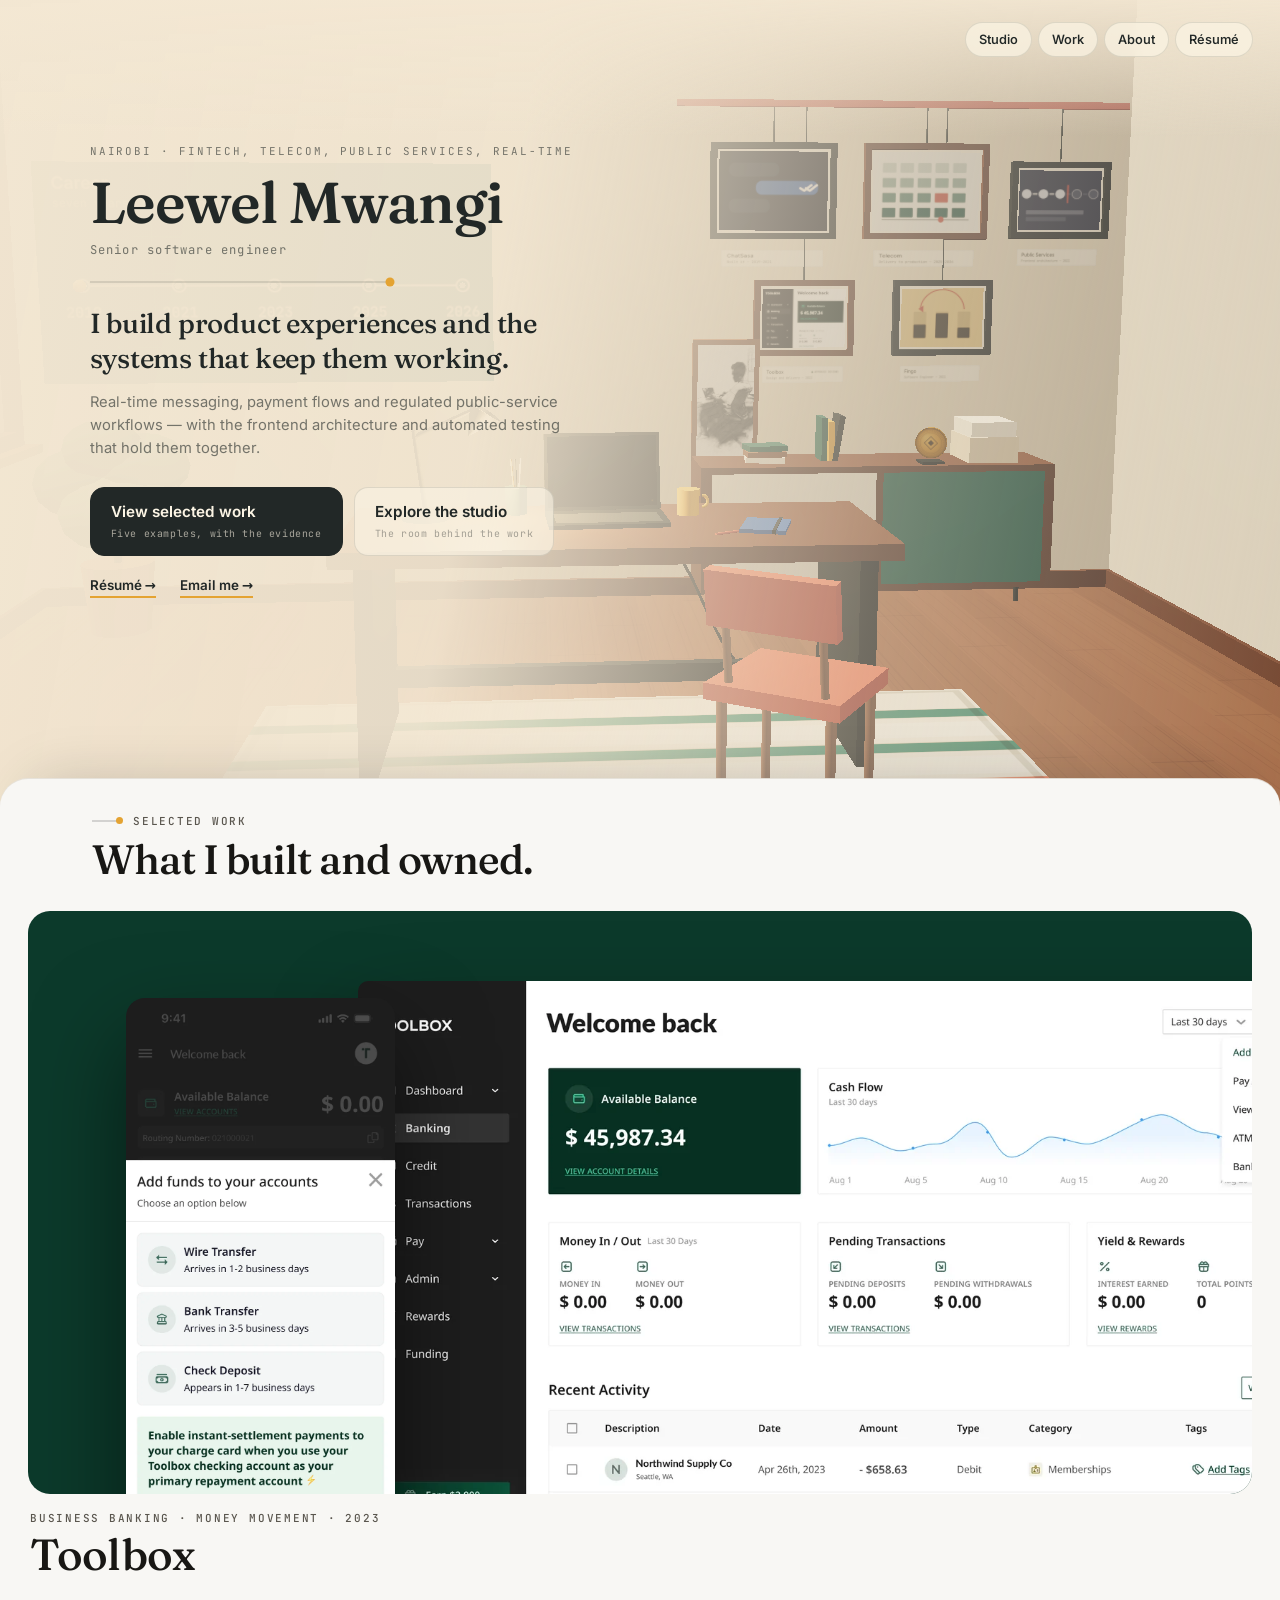
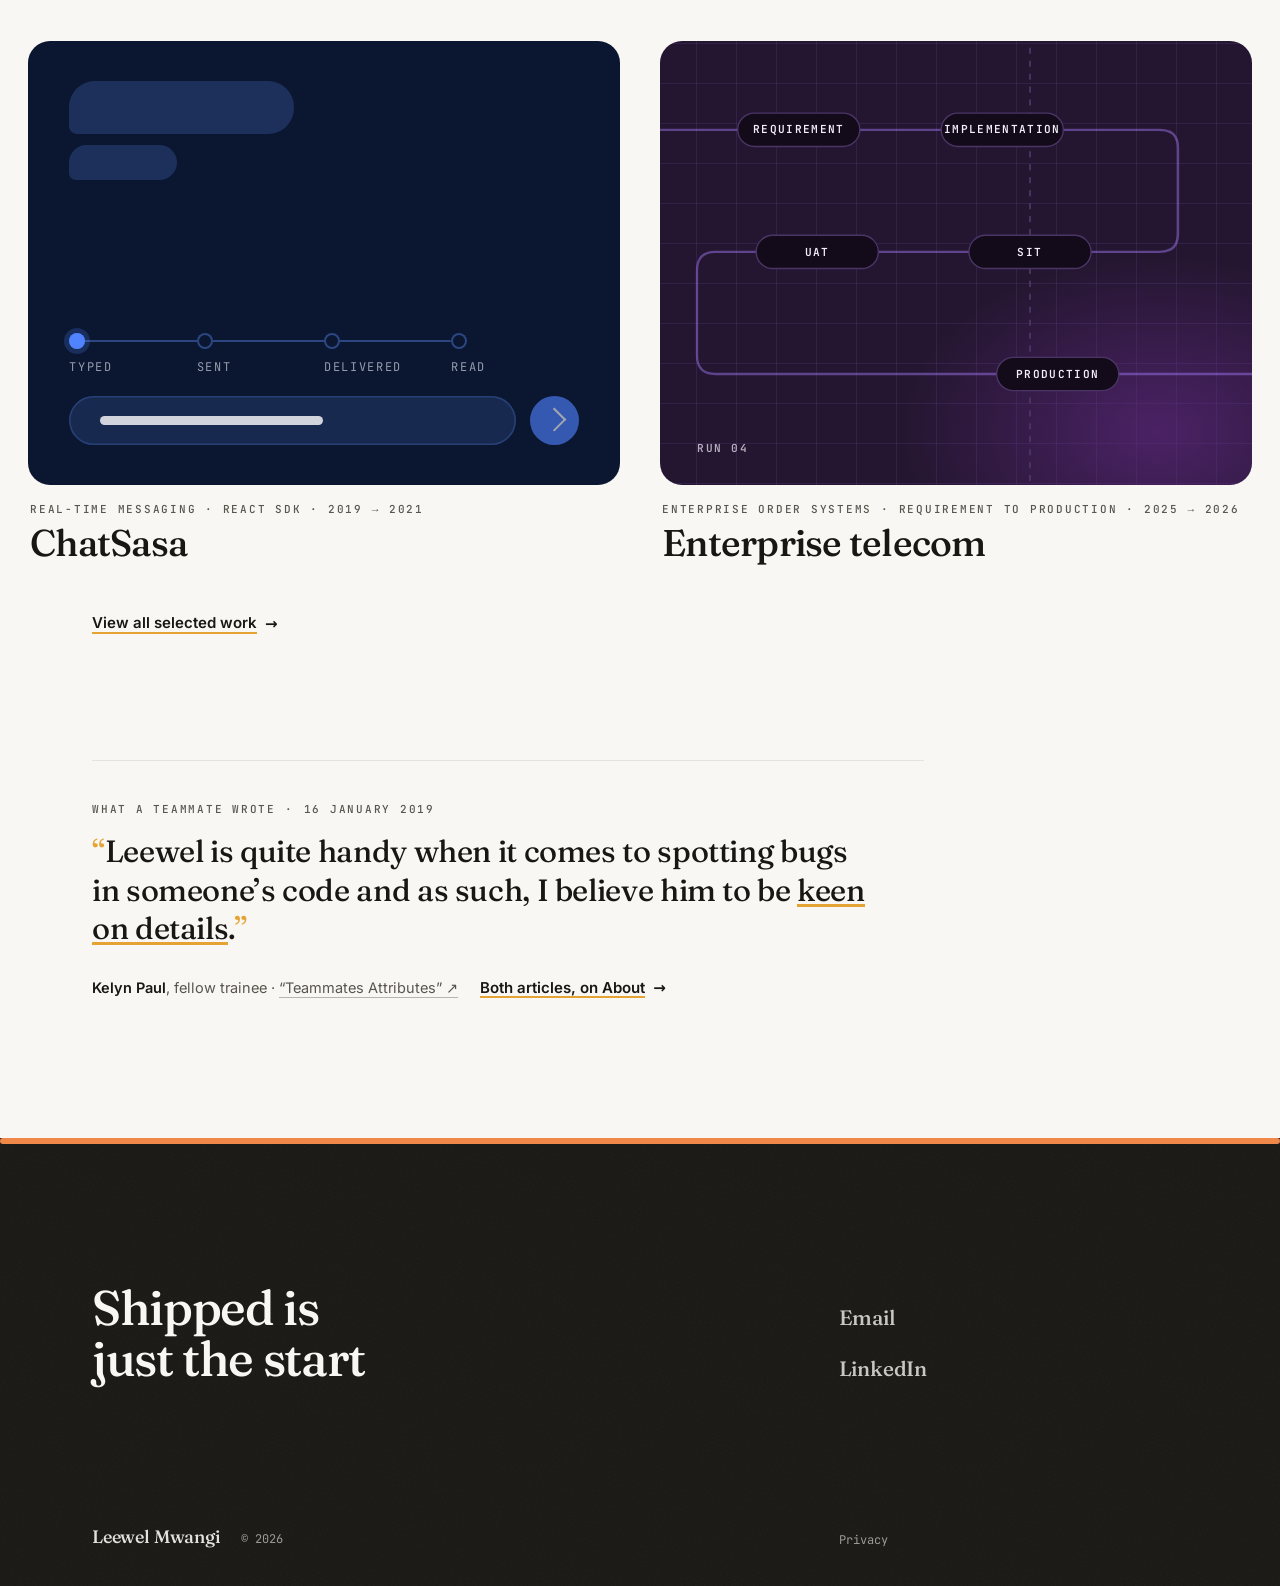
==== commit a1ce458b: "Publish portfolio analytics" ====
--- a/index.html
+++ b/index.html
@@ -1,4 +1,4 @@
-<!DOCTYPE html><html lang="en"><head><meta charSet="utf-8"/><meta name="viewport" content="width=device-width, initial-scale=1"/><link rel="stylesheet" href="/_next/static/css/dda6ed43df173816.css" data-precedence="next"/><link rel="stylesheet" href="/_next/static/css/31bce136018fc36a.css" data-precedence="next"/><link rel="stylesheet" href="/_next/static/css/b18c43d97103b0ef.css" data-precedence="next"/><link rel="stylesheet" href="/_next/static/css/24539f4addccb46e.css" data-precedence="next"/><link rel="stylesheet" href="/_next/static/css/39bd261ce0619094.css" data-precedence="next"/><link rel="stylesheet" href="/_next/static/css/f38aee37905703e0.css" data-precedence="next"/><link rel="preload" as="script" fetchPriority="low" href="/_next/static/chunks/webpack-03648f1397498c8b.js"/><script src="/_next/static/chunks/fd9d1056-462349e6a029f87e.js" async=""></script><script src="/_next/static/chunks/2117-c3ad4d7d2342abe8.js" async=""></script><script src="/_next/static/chunks/main-app-011ec1527de2dac9.js" async=""></script><script src="/_next/static/chunks/2972-194d198fec74020e.js" async=""></script><script src="/_next/static/chunks/5726-321fecac9c1182ab.js" async=""></script><script src="/_next/static/chunks/2225-bf3eab88cabf53c5.js" async=""></script><script src="/_next/static/chunks/787-8568f65dedabfa6e.js" async=""></script><script src="/_next/static/chunks/8281-7dc2cb63730da8fa.js" async=""></script><script src="/_next/static/chunks/9128-c7b6d7492a2e07e2.js" async=""></script><script src="/_next/static/chunks/1323-945424904b777ddf.js" async=""></script><script src="/_next/static/chunks/app/(en)/page-5c1670e83986356b.js" async=""></script><script src="/_next/static/chunks/592-7f3bfb9130a3bf20.js" async=""></script><script src="/_next/static/chunks/6845-509de89170e55fdf.js" async=""></script><script src="/_next/static/chunks/4430-9ac88a2e98d08e55.js" async=""></script><script src="/_next/static/chunks/app/(en)/layout-405a98cb6a3655e0.js" async=""></script><script src="/_next/static/chunks/215-0a4afc60eec959ce.js" async=""></script><script src="/_next/static/chunks/app/(en)/template-c9d6f056e0727e8b.js" async=""></script><script src="/_next/static/chunks/app/(en)/not-found-95a5949d75bccb8b.js" async=""></script><meta name="theme-color" content="#F3E7D2"/><title>Leewel Mwangi — Senior Software Engineer, Nairobi</title><meta name="description" content="Senior software engineer and full-stack product engineer in Nairobi. I build product experiences and the systems that keep them working — real-time messaging, payment flows and public-service workflows, with the frontend architecture and automated testing behind them."/><link rel="canonical" href="/"/><meta property="og:title" content="Leewel Mwangi — Senior Software Engineer, Nairobi"/><meta property="og:description" content="Selected work: a real-time messaging SDK published to npm, telecom order systems from requirements to production, a public services platform built in a National Government collaboration, and a business banking redesign."/><meta property="og:url" content="/"/><meta property="og:type" content="website"/><meta name="twitter:card" content="summary_large_image"/><meta name="twitter:title" content="Leewel Mwangi — Senior Software Engineer, Nairobi"/><meta name="twitter:description" content="Five examples of what I built and owned — real-time systems, public-service workflows, frontend architecture and release quality."/><link rel="icon" href="/favicon.ico"/><script src="/_next/static/chunks/polyfills-42372ed130431b0a.js" noModule=""></script></head><body class="font-sans antialiased"><style data-project-themes="">:root:has([data-project-page][data-project-theme="chatsasa"]){color-scheme:dark;--paper:11 22 48;--surface:22 33 58;--raised:31 41 66;--ink:233 238 247;--muted:144 152 167;--faint:109 117 136;--line:51 61 84;--accent:79 131 255;--accent-soft:22 39 81;--accent-ink:79 131 255;--accent-2:79 131 255;--ink-paper:11 22 48;--ink-accent:79 131 255;--residue:79 131 255}
+<!DOCTYPE html><html lang="en"><head><meta charSet="utf-8"/><meta name="viewport" content="width=device-width, initial-scale=1"/><link rel="stylesheet" href="/_next/static/css/dda6ed43df173816.css" data-precedence="next"/><link rel="stylesheet" href="/_next/static/css/266c1d0a8a00ff10.css" data-precedence="next"/><link rel="stylesheet" href="/_next/static/css/6101cde28495b85c.css" data-precedence="next"/><link rel="stylesheet" href="/_next/static/css/8b2b79bb23ed1b47.css" data-precedence="next"/><link rel="stylesheet" href="/_next/static/css/7abd6401ecab1002.css" data-precedence="next"/><link rel="stylesheet" href="/_next/static/css/f38aee37905703e0.css" data-precedence="next"/><link rel="preload" as="script" fetchPriority="low" href="/_next/static/chunks/webpack-90e28a2a650e4fe9.js"/><script src="/_next/static/chunks/fd9d1056-462349e6a029f87e.js" async=""></script><script src="/_next/static/chunks/2117-c3ad4d7d2342abe8.js" async=""></script><script src="/_next/static/chunks/main-app-011ec1527de2dac9.js" async=""></script><script src="/_next/static/chunks/2972-194d198fec74020e.js" async=""></script><script src="/_next/static/chunks/5726-535c29215d412c97.js" async=""></script><script src="/_next/static/chunks/2225-bf3eab88cabf53c5.js" async=""></script><script src="/_next/static/chunks/592-7f3bfb9130a3bf20.js" async=""></script><script src="/_next/static/chunks/787-8568f65dedabfa6e.js" async=""></script><script src="/_next/static/chunks/9722-2aca74b6327bba99.js" async=""></script><script src="/_next/static/chunks/8281-7dc2cb63730da8fa.js" async=""></script><script src="/_next/static/chunks/8403-46ba670d3078b7c1.js" async=""></script><script src="/_next/static/chunks/9128-c7b6d7492a2e07e2.js" async=""></script><script src="/_next/static/chunks/3185-0f31f696259007a8.js" async=""></script><script src="/_next/static/chunks/app/(en)/page-a93f492f2f263118.js" async=""></script><script src="/_next/static/chunks/6845-509de89170e55fdf.js" async=""></script><script src="/_next/static/chunks/4430-9ac88a2e98d08e55.js" async=""></script><script src="/_next/static/chunks/app/(en)/layout-612efb816d577c90.js" async=""></script><script src="/_next/static/chunks/215-0f3c2e9be1ff8b3e.js" async=""></script><script src="/_next/static/chunks/app/(en)/template-026f001028985883.js" async=""></script><script src="/_next/static/chunks/app/(en)/not-found-7953277d268b82ad.js" async=""></script><meta name="theme-color" content="#F3E7D2"/><title>Leewel Mwangi — Senior Software Engineer, Nairobi</title><meta name="description" content="Senior software engineer and full-stack product engineer in Nairobi. I build product experiences and the systems that keep them working — real-time messaging, payment flows and public-service workflows, with the frontend architecture and automated testing behind them."/><link rel="canonical" href="/"/><meta property="og:title" content="Leewel Mwangi — Senior Software Engineer, Nairobi"/><meta property="og:description" content="Selected work: a real-time messaging SDK published to npm, telecom order systems from requirements to production, a public services platform built in a National Government collaboration, and a business banking redesign."/><meta property="og:url" content="/"/><meta property="og:type" content="website"/><meta name="twitter:card" content="summary_large_image"/><meta name="twitter:title" content="Leewel Mwangi — Senior Software Engineer, Nairobi"/><meta name="twitter:description" content="Five examples of what I built and owned — real-time systems, public-service workflows, frontend architecture and release quality."/><link rel="icon" href="/favicon.ico"/><script src="/_next/static/chunks/polyfills-42372ed130431b0a.js" noModule=""></script></head><body class="font-sans antialiased"><style data-project-themes="">:root:has([data-project-page][data-project-theme="chatsasa"]){color-scheme:dark;--paper:11 22 48;--surface:22 33 58;--raised:31 41 66;--ink:233 238 247;--muted:144 152 167;--faint:109 117 136;--line:51 61 84;--accent:79 131 255;--accent-soft:22 39 81;--accent-ink:79 131 255;--accent-2:79 131 255;--ink-paper:11 22 48;--ink-accent:79 131 255;--residue:79 131 255}
 :root:has([data-project-page][data-project-theme="telecom"]){color-scheme:dark;--paper:36 22 48;--surface:46 33 58;--raised:55 41 66;--ink:243 238 252;--muted:160 152 170;--faint:129 119 140;--line:73 61 85;--accent:169 125 255;--accent-soft:57 38 81;--accent-ink:169 125 255;--accent-2:255 94 58;--ink-paper:36 22 48;--ink-accent:169 125 255;--residue:169 125 255}
 :root:has([data-project-page][data-project-theme="publicServices"]){color-scheme:light;--paper:230 218 184;--surface:241 235 216;--raised:250 247 239;--ink:22 38 28;--muted:91 97 79;--faint:120 123 101;--line:188 182 153;--accent:14 92 51;--accent-soft:195 198 163;--accent-ink:14 92 51;--accent-2:212 163 38;--ink-paper:230 218 184;--ink-accent:14 92 51;--residue:14 92 51}
 :root:has([data-project-page][data-project-theme="cards"]){color-scheme:dark;--paper:12 58 43;--surface:23 68 53;--raised:33 75 61;--ink:240 250 243;--muted:160 183 173;--faint:124 152 141;--line:53 93 79;--accent:155 227 184;--accent-soft:35 85 66;--accent-ink:155 227 184;--accent-2:155 227 184;--ink-paper:12 58 43;--ink-accent:155 227 184;--residue:155 227 184}
@@ -7,7 +7,7 @@
 :root:has([data-project-residue="telecom"]){--residue:169 125 255}
 :root:has([data-project-residue="publicServices"]){--residue:14 92 51}
 :root:has([data-project-residue="cards"]){--residue:155 227 184}
-:root:has([data-project-residue="fingo"]){--residue:216 255 61}</style><a href="#main" class="sr-only focus:not-sr-only focus:fixed focus:left-4 focus:top-4 focus:z-[100] focus:rounded-full focus:bg-ink focus:px-4 focus:py-2 focus:text-paper">Skip to content</a><header data-site-chrome="true" class="sticky top-0 z-40 border-b border-line/70 bg-paper/80 backdrop-blur-md"><nav class="container-content flex h-16 items-center justify-between gap-2"><a class="group flex min-h-[44px] shrink-0 items-center gap-2 whitespace-nowrap font-display text-[15.5px] font-semibold tracking-tight focus-visible:outline focus-visible:outline-2 focus-visible:outline-offset-2 focus-visible:outline-accent xs:text-[17px] sm:text-lg" href="/"><span>Leewel<span class="max-[399px]:sr-only"> Mwangi</span></span> <span class="hidden font-mono text-[10px] font-medium uppercase tracking-eyebrow text-faint sm:inline">Engineer</span><span class="sr-only">, <!-- -->Home</span></a><div class="-mr-2 flex min-w-0 items-center gap-0.5 overflow-x-auto [-ms-overflow-style:none] [scrollbar-width:none] sm:mr-0 sm:gap-1 [&amp;::-webkit-scrollbar]:hidden"><a class="inline-flex min-h-[44px] items-center shrink-0 whitespace-nowrap rounded-full px-2 py-1.5 text-[13px] max-[399px]:px-1.5 font-medium transition-colors focus-visible:outline focus-visible:outline-2 focus-visible:outline-offset-2 focus-visible:outline-accent sm:px-3 sm:text-sm text-muted hover:text-ink" href="/?path=studio">Studio</a><a class="inline-flex min-h-[44px] items-center shrink-0 whitespace-nowrap rounded-full px-2 py-1.5 text-[13px] max-[399px]:px-1.5 font-medium transition-colors focus-visible:outline focus-visible:outline-2 focus-visible:outline-offset-2 focus-visible:outline-accent sm:px-3 sm:text-sm text-muted hover:text-ink" href="/work/">Work</a><a class="inline-flex min-h-[44px] items-center shrink-0 whitespace-nowrap rounded-full px-2 py-1.5 text-[13px] max-[399px]:px-1.5 font-medium transition-colors focus-visible:outline focus-visible:outline-2 focus-visible:outline-offset-2 focus-visible:outline-accent sm:px-3 sm:text-sm text-muted hover:text-ink" href="/about/">About</a><a class="inline-flex min-h-[44px] items-center shrink-0 whitespace-nowrap rounded-full px-2 py-1.5 text-[13px] max-[399px]:px-1.5 font-medium transition-colors focus-visible:outline focus-visible:outline-2 focus-visible:outline-offset-2 focus-visible:outline-accent sm:px-3 sm:text-sm text-muted hover:text-ink" href="/resume/">Résumé</a></div></nav></header><main id="main"><script data-legacy-work-redirect-script="">(function(){try{var r={"chatsasa":"/work/chatsasa-sdk/","telecom":"/work/telecom/","publicServices":"/work/public-services/","cards":"/work/cards/","fingo":"/work/fingo/"},g={"chatsasa":"#0b1630","telecom":"#241630","publicServices":"#e6dab8","cards":"#0c3a2b","fingo":"#6f2ff2"},w="/work/",q=new URLSearchParams(location.search);if(q.get("path")!=="work")return;var c=q.get("case"),k=!!c&&Object.prototype.hasOwnProperty.call(r,c);var d=document.documentElement;d.setAttribute("data-legacy-work-redirect",k?c:"work");if(k)d.style.background=g[c];var s=document.createElement("style");s.textContent="html[data-legacy-work-redirect] body{visibility:hidden}";document.head.appendChild(s);setTimeout(function(){d.removeAttribute("data-legacy-work-redirect");d.style.background=""},5000);location.replace((k?r[c]:w)+location.hash)}catch(e){}})();</script><div data-home-v3-root="true" data-home-v3-boot-state="SHELL_READY" data-home-v3-entry-pending="false" data-home-v3-interactive="false" data-home-v3-boot-slow="false" data-home-v3-attempt="0" data-home-v3-degraded-reasons="" data-home-v3-decorative="loading" data-home-v3-mode="landing" data-home-v3-phase="boot" data-home-v3-view="entry" data-home-v3-world="none" data-home-v3-project-world="none" data-home-v3-project-world-phase="none" data-home-v3-stop="0" data-home-v3-quality="medium" data-home-v3-taught="false" data-home-v3-reduced-motion="false" data-home-v3-canvas-ready="false" data-setout-act="set-out" data-setout-view="entry" data-home-v3-launcher-ready="false" data-studio-register="closed" class="StudioExperience_root__RGOuc" style="--setout-desk-y:0.5586"><div class="StudioExperience_stage__MHNcr" data-veiled="false" data-coherent="false" style="cursor:auto"></div><div class="StudioExperience_setOutLayer__g60lM" data-setout-drawing="true" data-setout-reveal="instant" aria-hidden="true"><div class="StudioExperience_setOutInk__ccNI9"><svg class="StudioExperience_setOutSvg__hZ8I4" data-setout-pose="desktop" viewBox="-1.0125 -0.3375 2.0251 0.675" preserveAspectRatio="xMidYMid meet" aria-hidden="true" focusable="false" style="aspect-ratio:3"><g data-setout-release="shell"><g data-setout-group="shell"><path d="M-0.4473 0.1167L0.3509 0.1019L0.373 -0.3371L-0.4773 -0.3499L-0.4473 0.1167" data-setout-mark="shell-back-wall" data-setout-role="shell" stroke-width="0.9" vector-effect="non-scaling-stroke" fill="none"></path><path d="M-0.4767 -0.0135L-0.5894 0.0225L-0.6191 -0.3317L-0.4953 -0.2884L-0.4767 -0.0135" data-setout-mark="shell-window" data-setout-role="shell" data-room-occludes="" stroke-width="0.9" vector-effect="non-scaling-stroke"></path><path d="M-0.4473 0.1167L-48.8567 33.7933" data-setout-mark="shell-floor-left" data-setout-role="shell" stroke-width="0.9" vector-effect="non-scaling-stroke" fill="none"></path><path d="M-0.4773 -0.3499L-49.4852 -25.7947" data-setout-mark="shell-ceiling-left" data-setout-role="shell" stroke-width="0.9" vector-effect="non-scaling-stroke" fill="none"></path><path d="M0.3509 0.1019L59.4488 33.7933" data-setout-mark="shell-floor-right" data-setout-role="shell" stroke-width="0.9" vector-effect="non-scaling-stroke" fill="none"></path><path d="M0.373 -0.3371L58.8203 -25.7947" data-setout-mark="shell-ceiling-right" data-setout-role="shell" stroke-width="0.9" vector-effect="non-scaling-stroke" fill="none"></path></g></g><g data-setout-release="route"><g data-setout-group="route"><path d="M-0.4466 -0.0494L-0.1094 -0.0516L-0.1119 -0.2147L-0.4571 -0.2165L-0.4466 -0.0494" data-setout-mark="mural-panel" data-setout-role="route" data-room-occludes="" stroke-width="1.15" vector-effect="non-scaling-stroke"></path><path d="M-0.4189 -0.1231L-0.3463 -0.1232L-0.2745 -0.1233L-0.2034 -0.1234L-0.1331 -0.1234" data-setout-mark="mural-route" data-setout-role="route" stroke-width="1.15" vector-effect="non-scaling-stroke" fill="none"></path><path d="M-0.4189 -0.1231L-0.4189 -0.1231" data-setout-mark="mural-node-0" data-setout-role="node" stroke-width="6" vector-effect="non-scaling-stroke" fill="none"></path><path d="M-0.3463 -0.1232L-0.3463 -0.1232" data-setout-mark="mural-node-1" data-setout-role="node" stroke-width="6" vector-effect="non-scaling-stroke" fill="none"></path><path d="M-0.2745 -0.1233L-0.2745 -0.1233" data-setout-mark="mural-node-2" data-setout-role="node" stroke-width="6" vector-effect="non-scaling-stroke" fill="none"></path><path d="M-0.2034 -0.1234L-0.2034 -0.1234" data-setout-mark="mural-node-3" data-setout-role="node" stroke-width="6" vector-effect="non-scaling-stroke" fill="none"></path><path d="M-0.1331 -0.1234L-0.1331 -0.1234" data-setout-mark="mural-node-4" data-setout-role="node" stroke-width="6" vector-effect="non-scaling-stroke" fill="none"></path></g></g><g data-setout-release="work"><g data-setout-group="work"><path d="M0.0527 -0.1582L0.1463 -0.158L0.1478 -0.2303L0.0533 -0.2309L0.0527 -0.1582" data-setout-mark="frame-chatsasa" data-setout-role="work" data-room-occludes="" stroke-width="1.35" vector-effect="non-scaling-stroke"></path><path d="M0.061 -0.1375L0.1375 -0.1375" data-setout-mark="plate-chatsasa" data-setout-role="plate" stroke-width="1" vector-effect="non-scaling-stroke" fill="none"></path><path d="M0.1673 -0.158L0.2593 -0.1579L0.2618 -0.2295L0.1689 -0.2301L0.1673 -0.158" data-setout-mark="frame-telecom" data-setout-role="work" data-room-occludes="" stroke-width="1.35" vector-effect="non-scaling-stroke"></path><path d="M0.1751 -0.1375L0.2503 -0.1375" data-setout-mark="plate-telecom" data-setout-role="plate" stroke-width="1" vector-effect="non-scaling-stroke" fill="none"></path><path d="M0.2769 -0.1586L0.35 -0.1585L0.3528 -0.2158L0.2792 -0.2162L0.2769 -0.1586" data-setout-mark="frame-publicServices" data-setout-role="work" data-room-occludes="" stroke-width="1.35" vector-effect="non-scaling-stroke"></path><path d="M0.2828 -0.1383L0.3425 -0.1383" data-setout-mark="plate-publicServices" data-setout-role="plate" stroke-width="1" vector-effect="non-scaling-stroke" fill="none"></path><path d="M0.085 -0.0703L0.1593 -0.0707L0.1606 -0.1274L0.0857 -0.1273L0.085 -0.0703" data-setout-mark="frame-cards" data-setout-role="work" data-room-occludes="" stroke-width="1.35" vector-effect="non-scaling-stroke"></path><path d="M0.0915 -0.0502L0.1523 -0.0506" data-setout-mark="plate-cards" data-setout-role="plate" stroke-width="1" vector-effect="non-scaling-stroke" fill="none"></path><path d="M0.1888 -0.0709L0.262 -0.0713L0.264 -0.1275L0.1903 -0.1274L0.1888 -0.0709" data-setout-mark="frame-fingo" data-setout-role="work" data-room-occludes="" stroke-width="1.35" vector-effect="non-scaling-stroke"></path><path d="M0.1949 -0.0509L0.2547 -0.0513" data-setout-mark="plate-fingo" data-setout-role="plate" stroke-width="1" vector-effect="non-scaling-stroke" fill="none"></path></g></g><g data-setout-release="furniture"><g data-setout-group="furniture"><path d="M-0.2802 0.192L0.2414 0.1793L0.4241 0.3641L-0.4053 0.3963L-0.2802 0.192" data-setout-mark="rug" data-setout-role="furniture" data-room-occludes="" stroke-width="1.6" vector-effect="non-scaling-stroke"></path><path d="M0.0454 0.1259L0.3065 0.1207L0.3114 0.0107L0.0461 0.0138L0.0454 0.1259" data-setout-mark="credenza-front" data-setout-role="furniture" data-room-occludes="" stroke-width="1.6" vector-effect="non-scaling-stroke"></path><path d="M0.0385 0.0041L0.2877 0.0014L0.3114 0.0107L0.0461 0.0138L0.0385 0.0041" data-setout-mark="credenza-top" data-setout-role="furniture" data-room-occludes="" stroke-width="1.6" vector-effect="non-scaling-stroke"></path></g></g><g data-setout-release="work"><g data-setout-group="work"><path d="M0.0419 0.0043L0.0837 0.0039L0.086 -0.0794L0.0434 -0.0792L0.0419 0.0043" data-setout-mark="sketch-frame" data-setout-role="work" data-room-occludes="" stroke-width="2" vector-effect="non-scaling-stroke"></path></g></g><g data-setout-release="furniture"><g data-setout-group="furniture"><path d="M-0.2085 0.0872L-0.2036 0.2494" data-setout-mark="desk-leg-left" data-setout-role="furniture" stroke-width="1.6" vector-effect="non-scaling-stroke" fill="none"></path><path d="M0.1724 0.0808L0.1685 0.2387" data-setout-mark="desk-leg-right" data-setout-role="furniture" stroke-width="1.6" vector-effect="non-scaling-stroke" fill="none"></path><path d="M-0.2107 0.0436L0.1573 0.0386L0.1989 0.0707L-0.2355 0.0776L-0.2107 0.0436" data-setout-mark="desk-top" data-setout-role="furniture" data-room-occludes="" stroke-width="1.6" vector-effect="non-scaling-stroke"></path><path d="M-0.235 0.0905L0.1985 0.0831" data-setout-mark="desk-front" data-setout-role="furniture" stroke-width="1.6" vector-effect="non-scaling-stroke" fill="none"></path></g></g><g data-setout-release="instruments"><g data-setout-group="instruments"><path d="M0.0806 0.0503L0.1136 0.0516L0.1091 0.0606L0.0746 0.0592L0.0806 0.0503" data-setout-mark="notebook" data-setout-role="instrument" data-room-occludes="" stroke-width="1.6" vector-effect="non-scaling-stroke"></path><path d="M-0.0713 0.0456L0.0151 0.0436L0.0236 0.0547L-0.0679 0.0569L-0.0713 0.0456" data-setout-mark="laptop-base" data-setout-role="instrument" data-room-occludes="" stroke-width="1.6" vector-effect="non-scaling-stroke"></path><path d="M-0.0713 0.0456L0.0151 0.0436L0.0135 -0.0138L-0.0725 -0.0124L-0.0713 0.0456" data-setout-mark="laptop-screen" data-setout-role="instrument" data-room-occludes="" stroke-width="1.6" vector-effect="non-scaling-stroke"></path><path d="M-0.1608 0.052L-0.1628 -0.0362" data-setout-mark="lamp-arm" data-setout-role="instrument" stroke-width="1.6" vector-effect="non-scaling-stroke" fill="none"></path><path d="M-0.1624 -0.0192L-0.1227 -0.0196" data-setout-mark="lamp-head" data-setout-role="instrument" stroke-width="1.6" vector-effect="non-scaling-stroke" fill="none"></path><path d="M-0.1291 -0.0196L-0.1163 -0.0196L-0.106 -0.0045L-0.1394 -0.0045Z" data-setout-mark="lamp-shade" data-setout-role="shade" data-room-occludes="" stroke-width="1.6" vector-effect="non-scaling-stroke"></path></g></g><g data-setout-release="furniture"><g data-setout-group="furniture"><path d="M0.1481 0.1461L0.0498 0.1315L0.0475 0.0897L0.1468 0.1022L0.1481 0.1461" data-setout-mark="chair-back" data-setout-role="furniture" data-room-occludes="" stroke-width="1.6" vector-effect="non-scaling-stroke"></path><path d="M0.15 0.1921L0.0476 0.1744L0.0906 0.1486L0.1864 0.1634L0.15 0.1921" data-setout-mark="chair-seat" data-setout-role="furniture" data-room-occludes="" stroke-width="1.6" vector-effect="non-scaling-stroke"></path></g></g><g data-setout-release="leaders"><g data-setout-group="leaders"><path d="M-0.0199 0.0562L-0.0199 0.1662" data-setout-role="leader" vector-effect="non-scaling-stroke" fill="none"></path><path d="M0.1966 -0.1415L0.3566 -0.2015" data-setout-role="leader" vector-effect="non-scaling-stroke" fill="none"></path><path d="M0.0944 0.0553L0.2244 0.1053" data-setout-role="leader" vector-effect="non-scaling-stroke" fill="none"></path></g></g></svg><svg class="StudioExperience_setOutSvg__hZ8I4" data-setout-pose="mobile" viewBox="-1.2827 -0.4276 2.5654 0.8551" preserveAspectRatio="xMidYMid meet" aria-hidden="true" focusable="false" style="aspect-ratio:3"><g data-setout-release="shell"><g data-setout-group="shell"><path d="M-0.4118 0.1075L0.3246 0.0942L0.3434 -0.3104L-0.4372 -0.3205L-0.4118 0.1075" data-setout-mark="shell-back-wall" data-setout-role="shell" stroke-width="0.9" vector-effect="non-scaling-stroke" fill="none"></path><path d="M-0.4362 -0.0123L-0.5266 0.0201L-0.5502 -0.2948L-0.4516 -0.263L-0.4362 -0.0123" data-setout-mark="shell-window" data-setout-role="shell" data-room-occludes="" stroke-width="0.9" vector-effect="non-scaling-stroke"></path><path d="M-0.4118 0.1075L-47.9974 35.3931" data-setout-mark="shell-floor-left" data-setout-role="shell" stroke-width="0.9" vector-effect="non-scaling-stroke" fill="none"></path><path d="M-0.4372 -0.3205L-48.626 -24.1949" data-setout-mark="shell-ceiling-left" data-setout-role="shell" stroke-width="0.9" vector-effect="non-scaling-stroke" fill="none"></path><path d="M0.3246 0.0942L13.0539 7.5851" data-setout-mark="shell-floor-right" data-setout-role="shell" stroke-width="0.9" vector-effect="non-scaling-stroke" fill="none"></path><path d="M0.3434 -0.3104L59.6795 -24.1949" data-setout-mark="shell-ceiling-right" data-setout-role="shell" stroke-width="0.9" vector-effect="non-scaling-stroke" fill="none"></path></g></g><g data-setout-release="route"><g data-setout-group="route"><path d="M-0.4104 -0.0454L-0.1007 -0.0475L-0.1029 -0.1973L-0.4193 -0.1986L-0.4104 -0.0454" data-setout-mark="mural-panel" data-setout-role="route" data-room-occludes="" stroke-width="1.15" vector-effect="non-scaling-stroke"></path><path d="M-0.3846 -0.113L-0.3181 -0.1131L-0.2523 -0.1133L-0.187 -0.1134L-0.1224 -0.1135" data-setout-mark="mural-route" data-setout-role="route" stroke-width="1.15" vector-effect="non-scaling-stroke" fill="none"></path><path d="M-0.3846 -0.113L-0.3846 -0.113" data-setout-mark="mural-node-0" data-setout-role="node" stroke-width="6" vector-effect="non-scaling-stroke" fill="none"></path><path d="M-0.3181 -0.1131L-0.3181 -0.1131" data-setout-mark="mural-node-1" data-setout-role="node" stroke-width="6" vector-effect="non-scaling-stroke" fill="none"></path><path d="M-0.2523 -0.1133L-0.2523 -0.1133" data-setout-mark="mural-node-2" data-setout-role="node" stroke-width="6" vector-effect="non-scaling-stroke" fill="none"></path><path d="M-0.187 -0.1134L-0.187 -0.1134" data-setout-mark="mural-node-3" data-setout-role="node" stroke-width="6" vector-effect="non-scaling-stroke" fill="none"></path><path d="M-0.1224 -0.1135L-0.1224 -0.1135" data-setout-mark="mural-node-4" data-setout-role="node" stroke-width="6" vector-effect="non-scaling-stroke" fill="none"></path></g></g><g data-setout-release="work"><g data-setout-group="work"><path d="M0.0485 -0.1456L0.1347 -0.1455L0.136 -0.2119L0.049 -0.2124L0.0485 -0.1456" data-setout-mark="frame-chatsasa" data-setout-role="work" data-room-occludes="" stroke-width="1.35" vector-effect="non-scaling-stroke"></path><path d="M0.0562 -0.1265L0.1267 -0.1266" data-setout-mark="plate-chatsasa" data-setout-role="plate" stroke-width="1" vector-effect="non-scaling-stroke" fill="none"></path><path d="M0.1541 -0.1455L0.2389 -0.1455L0.2411 -0.2113L0.1555 -0.2118L0.1541 -0.1455" data-setout-mark="frame-telecom" data-setout-role="work" data-room-occludes="" stroke-width="1.35" vector-effect="non-scaling-stroke"></path><path d="M0.1613 -0.1267L0.2307 -0.1267" data-setout-mark="plate-telecom" data-setout-role="plate" stroke-width="1" vector-effect="non-scaling-stroke" fill="none"></path><path d="M0.2552 -0.1462L0.3227 -0.1462L0.3251 -0.1989L0.2571 -0.1991L0.2552 -0.1462" data-setout-mark="frame-publicServices" data-setout-role="work" data-room-occludes="" stroke-width="1.35" vector-effect="non-scaling-stroke"></path><path d="M0.2607 -0.1275L0.3159 -0.1275" data-setout-mark="plate-publicServices" data-setout-role="plate" stroke-width="1" vector-effect="non-scaling-stroke" fill="none"></path><path d="M0.0784 -0.0648L0.1469 -0.0652L0.148 -0.1174L0.0789 -0.1173L0.0784 -0.0648" data-setout-mark="frame-cards" data-setout-role="work" data-room-occludes="" stroke-width="1.35" vector-effect="non-scaling-stroke"></path><path d="M0.0843 -0.0463L0.1404 -0.0467" data-setout-mark="plate-cards" data-setout-role="plate" stroke-width="1" vector-effect="non-scaling-stroke" fill="none"></path><path d="M0.1741 -0.0654L0.2416 -0.0657L0.2434 -0.1176L0.1754 -0.1174L0.1741 -0.0654" data-setout-mark="frame-fingo" data-setout-role="work" data-room-occludes="" stroke-width="1.35" vector-effect="non-scaling-stroke"></path><path d="M0.1797 -0.047L0.235 -0.0474" data-setout-mark="plate-fingo" data-setout-role="plate" stroke-width="1" vector-effect="non-scaling-stroke" fill="none"></path></g></g><g data-setout-release="furniture"><g data-setout-group="furniture"><path d="M-0.2521 0.1728L0.218 0.162L0.3628 0.3114L-0.3436 0.3359L-0.2521 0.1728" data-setout-mark="rug" data-setout-role="furniture" data-room-occludes="" stroke-width="1.6" vector-effect="non-scaling-stroke"></path><path d="M0.0417 0.1156L0.2819 0.111L0.286 0.0098L0.0423 0.0126L0.0417 0.1156" data-setout-mark="credenza-front" data-setout-role="furniture" data-room-occludes="" stroke-width="1.6" vector-effect="non-scaling-stroke"></path><path d="M0.0355 0.0038L0.2655 0.0013L0.286 0.0098L0.0423 0.0126L0.0355 0.0038" data-setout-mark="credenza-top" data-setout-role="furniture" data-room-occludes="" stroke-width="1.6" vector-effect="non-scaling-stroke"></path></g></g><g data-setout-release="work"><g data-setout-group="work"><path d="M0.0386 0.004L0.0771 0.0036L0.0792 -0.0731L0.0399 -0.0729L0.0386 0.004" data-setout-mark="sketch-frame" data-setout-role="work" data-room-occludes="" stroke-width="2" vector-effect="non-scaling-stroke"></path></g></g><g data-setout-release="furniture"><g data-setout-group="furniture"><path d="M-0.1839 0.0769L-0.1801 0.2207" data-setout-mark="desk-leg-left" data-setout-role="furniture" stroke-width="1.6" vector-effect="non-scaling-stroke" fill="none"></path><path d="M0.1526 0.0715L0.1495 0.2119" data-setout-mark="desk-leg-right" data-setout-role="furniture" stroke-width="1.6" vector-effect="non-scaling-stroke" fill="none"></path><path d="M-0.1891 0.0391L0.1416 0.0347L0.1759 0.0625L-0.2075 0.0684L-0.1891 0.0391" data-setout-mark="desk-top" data-setout-role="furniture" data-room-occludes="" stroke-width="1.6" vector-effect="non-scaling-stroke"></path><path d="M-0.2071 0.0797L0.1756 0.0735" data-setout-mark="desk-front" data-setout-role="furniture" stroke-width="1.6" vector-effect="non-scaling-stroke" fill="none"></path></g></g><g data-setout-release="instruments"><g data-setout-group="instruments"><path d="M0.0719 0.0449L0.1013 0.046L0.0968 0.0538L0.0662 0.0526L0.0719 0.0449" data-setout-mark="notebook" data-setout-role="instrument" data-room-occludes="" stroke-width="1.6" vector-effect="non-scaling-stroke"></path><path d="M-0.0638 0.0408L0.0135 0.039L0.021 0.0487L-0.0604 0.0506L-0.0638 0.0408" data-setout-mark="laptop-base" data-setout-role="instrument" data-room-occludes="" stroke-width="1.6" vector-effect="non-scaling-stroke"></path><path d="M-0.0638 0.0408L0.0135 0.039L0.0121 -0.0123L-0.0649 -0.0111L-0.0638 0.0408" data-setout-mark="laptop-screen" data-setout-role="instrument" data-room-occludes="" stroke-width="1.6" vector-effect="non-scaling-stroke"></path><path d="M-0.1436 0.0465L-0.1452 -0.0323" data-setout-mark="lamp-arm" data-setout-role="instrument" stroke-width="1.6" vector-effect="non-scaling-stroke" fill="none"></path><path d="M-0.1449 -0.0171L-0.1095 -0.0175" data-setout-mark="lamp-head" data-setout-role="instrument" stroke-width="1.6" vector-effect="non-scaling-stroke" fill="none"></path><path d="M-0.1152 -0.0175L-0.1038 -0.0175L-0.0946 -0.004L-0.1244 -0.004Z" data-setout-mark="lamp-shade" data-setout-role="shade" data-room-occludes="" stroke-width="1.6" vector-effect="non-scaling-stroke"></path></g></g><g data-setout-release="furniture"><g data-setout-group="furniture"><path d="M0.1282 0.1265L0.0434 0.1146L0.0414 0.078L0.1269 0.0884L0.1282 0.1265" data-setout-mark="chair-back" data-setout-role="furniture" data-room-occludes="" stroke-width="1.6" vector-effect="non-scaling-stroke"></path><path d="M0.13 0.1664L0.0416 0.1522L0.0799 0.131L0.1634 0.1432L0.13 0.1664" data-setout-mark="chair-seat" data-setout-role="furniture" data-room-occludes="" stroke-width="1.6" vector-effect="non-scaling-stroke"></path></g></g><g data-setout-release="leaders"><g data-setout-group="leaders"><path d="M-0.0177 0.0501L-0.0177 0.1401" data-setout-role="leader" vector-effect="non-scaling-stroke" fill="none"></path><path d="M0.1812 -0.1304L0.1112 -0.0804" data-setout-role="leader" vector-effect="non-scaling-stroke" fill="none"></path></g></g></svg></div><div class="StudioExperience_setOutAnnotations__hY09_" data-setout-pose="desktop"><span class="StudioExperience_setOutAnnotation__zioan" data-setout-annotation="desk" data-setout-mobile="true" style="left:calc(50% + -2.9453%);top:calc(50% - -24.6187%)">desk — the laptop opens selected work</span><span class="StudioExperience_setOutAnnotation__zioan" data-setout-annotation="work" data-setout-mobile="true" style="left:calc(50% + 52.8326%);top:calc(50% - 29.8563%)">work wall — five pieces</span><span class="StudioExperience_setOutAnnotation__zioan" data-setout-annotation="notebook" data-setout-mobile="false" style="left:calc(50% + 33.2485%);top:calc(50% - -15.6066%)">notebook — practice</span></div><div class="StudioExperience_setOutAnnotations__hY09_" data-setout-pose="mobile"><span class="StudioExperience_setOutAnnotation__zioan" data-setout-annotation="desk" data-setout-mobile="true" style="left:calc(50% + -2.0724%);top:calc(50% - -16.3809%)">desk — the laptop opens selected work</span><span class="StudioExperience_setOutAnnotation__zioan" data-setout-annotation="work" data-setout-mobile="true" style="left:calc(50% + 12.9996%);top:calc(50% - 9.4024%)">work wall — five pieces</span></div></div><header class="StudioExperience_topBar__8bl0g" data-quiet="true"><div class="StudioExperience_identity__zrdt8"></div><nav class="StudioExperience_directNav__oXhms" aria-label="Direct navigation"><a href="/?path=studio">Studio</a><a href="/work/">Work</a><a href="/about/">About</a><a href="/resume/">Résumé</a></nav></header><aside class="StudioExperience_bootSurface__XAESB" data-home-v3-boot-surface="true" data-setout-sheet="true" aria-label="Studio preparation"><div class="StudioExperience_setOutBandSpacer__KSkDy" aria-hidden="true"></div><div class="StudioExperience_setOutTitleBlock__cjOmB" data-setout-title-block="true"><p class="StudioExperience_eyebrow__XBVMQ" data-setout-variant="desktop">The studio</p><div role="status" aria-live="polite" aria-atomic="true"><p class="StudioExperience_bootTitle__JJC5X" data-setout-variant="desktop">Setting out the room</p><p class="StudioExperience_setOutBody__J_v9S" data-setout-variant="desktop">Selected work and the résumé are ready while the room is built.</p><p class="StudioExperience_setOutBody__J_v9S" data-setout-variant="mobile">Setting out the room</p></div><a class="StudioExperience_setOutLink__1dKyx" href="/work/">Go directly to selected work<!-- --> →</a></div></aside><p class="StudioExperience_srOnly__YA4Yv" data-home-v3-ready-status="true" role="status" aria-live="polite" aria-atomic="true"></p><section class="StudioExperience_landing__gT4QW" data-reveal="instant" aria-label="Introduction"><div class="StudioExperience_landingInner__Jli5K"><p class="StudioExperience_landingEyebrow__coasp">Nairobi · fintech, telecom, public services, real-time</p><h1 class="StudioExperience_landingName__KJSaF" data-studio-shell-heading="true">Leewel Mwangi</h1><p class="StudioExperience_landingRole__cEdr7">Senior software engineer</p><div class="StudioExperience_landingRule__U3sVk" aria-hidden="true"><i></i></div><p class="StudioExperience_landingHeadline__6gM1Y" data-studio-shell-copy="true">I build product experiences and the systems that keep them working.</p><p class="StudioExperience_landingSupport__xhcL5">Real-time messaging, payment flows and regulated public-service workflows — with the frontend architecture and automated testing that hold them together.</p><div class="StudioExperience_landingActions__WKgPL" data-studio-shell-actions="true"><button type="button" class="StudioExperience_landingSecondary__THF5Q"><strong>Explore the studio</strong><span>The room behind the work</span></button><a class="StudioExperience_landingResume__MdnnR" href="/resume/">Résumé<!-- --> →</a></div><p class="StudioExperience_landingPreparing__WOaJh" data-ready="false" aria-hidden="true">Preparing the studio</p></div></section><p class="StudioExperience_srOnly__YA4Yv" role="status" aria-live="polite"></p><div class="StudioExperience_veil__PfI4M" data-state="open" aria-hidden="true"></div><noscript><style>header[data-site-chrome], footer[data-site-chrome] { display: block !important; }
+:root:has([data-project-residue="fingo"]){--residue:216 255 61}</style><a href="#main" class="sr-only focus:not-sr-only focus:fixed focus:left-4 focus:top-4 focus:z-[100] focus:rounded-full focus:bg-ink focus:px-4 focus:py-2 focus:text-paper">Skip to content</a><header data-site-chrome="true" class="sticky top-0 z-40 border-b border-line/70 bg-paper/80 backdrop-blur-md"><nav class="container-content flex h-16 items-center justify-between gap-2"><a class="group flex min-h-[44px] shrink-0 items-center gap-2 whitespace-nowrap font-display text-[15.5px] font-semibold tracking-tight focus-visible:outline focus-visible:outline-2 focus-visible:outline-offset-2 focus-visible:outline-accent xs:text-[17px] sm:text-lg" href="/"><span>Leewel<span class="max-[399px]:sr-only"> Mwangi</span></span> <span class="hidden font-mono text-[10px] font-medium uppercase tracking-eyebrow text-faint sm:inline">Engineer</span><span class="sr-only">, <!-- -->Home</span></a><div class="-mr-2 flex min-w-0 items-center gap-0.5 overflow-x-auto [-ms-overflow-style:none] [scrollbar-width:none] sm:mr-0 sm:gap-1 [&amp;::-webkit-scrollbar]:hidden"><a class="inline-flex min-h-[44px] items-center shrink-0 whitespace-nowrap rounded-full px-2 py-1.5 text-[13px] max-[399px]:px-1.5 font-medium transition-colors focus-visible:outline focus-visible:outline-2 focus-visible:outline-offset-2 focus-visible:outline-accent sm:px-3 sm:text-sm text-muted hover:text-ink" href="/?path=studio">Studio</a><a class="inline-flex min-h-[44px] items-center shrink-0 whitespace-nowrap rounded-full px-2 py-1.5 text-[13px] max-[399px]:px-1.5 font-medium transition-colors focus-visible:outline focus-visible:outline-2 focus-visible:outline-offset-2 focus-visible:outline-accent sm:px-3 sm:text-sm text-muted hover:text-ink" href="/work/">Work</a><a class="inline-flex min-h-[44px] items-center shrink-0 whitespace-nowrap rounded-full px-2 py-1.5 text-[13px] max-[399px]:px-1.5 font-medium transition-colors focus-visible:outline focus-visible:outline-2 focus-visible:outline-offset-2 focus-visible:outline-accent sm:px-3 sm:text-sm text-muted hover:text-ink" href="/about/">About</a><a class="inline-flex min-h-[44px] items-center shrink-0 whitespace-nowrap rounded-full px-2 py-1.5 text-[13px] max-[399px]:px-1.5 font-medium transition-colors focus-visible:outline focus-visible:outline-2 focus-visible:outline-offset-2 focus-visible:outline-accent sm:px-3 sm:text-sm text-muted hover:text-ink" href="/resume/">Résumé</a></div></nav></header><main id="main"><script data-legacy-work-redirect-script="">(function(){try{var r={"chatsasa":"/work/chatsasa-sdk/","telecom":"/work/telecom/","publicServices":"/work/public-services/","cards":"/work/cards/","fingo":"/work/fingo/"},g={"chatsasa":"#0b1630","telecom":"#241630","publicServices":"#e6dab8","cards":"#0c3a2b","fingo":"#6f2ff2"},w="/work/",q=new URLSearchParams(location.search);if(q.get("path")!=="work")return;var c=q.get("case"),k=!!c&&Object.prototype.hasOwnProperty.call(r,c);var d=document.documentElement;d.setAttribute("data-legacy-work-redirect",k?c:"work");if(k)d.style.background=g[c];var s=document.createElement("style");s.textContent="html[data-legacy-work-redirect] body{visibility:hidden}";document.head.appendChild(s);setTimeout(function(){d.removeAttribute("data-legacy-work-redirect");d.style.background=""},5000);location.replace((k?r[c]:w)+location.hash)}catch(e){}})();</script><div data-home-v3-root="true" data-home-v3-boot-state="SHELL_READY" data-home-v3-entry-pending="false" data-home-v3-interactive="false" data-home-v3-boot-slow="false" data-home-v3-attempt="0" data-home-v3-degraded-reasons="" data-home-v3-decorative="loading" data-home-v3-mode="landing" data-home-v3-phase="boot" data-home-v3-view="entry" data-home-v3-world="none" data-home-v3-project-world="none" data-home-v3-project-world-phase="none" data-home-v3-stop="0" data-home-v3-quality="medium" data-home-v3-taught="false" data-home-v3-reduced-motion="false" data-home-v3-canvas-ready="false" data-setout-act="set-out" data-setout-view="entry" data-home-v3-launcher-ready="false" data-studio-register="closed" class="StudioExperience_root__RGOuc" style="--setout-desk-y:0.5586"><div class="StudioExperience_stage__MHNcr" data-veiled="false" data-coherent="false" style="cursor:auto"></div><div class="StudioExperience_setOutLayer__g60lM" data-setout-drawing="true" data-setout-reveal="instant" aria-hidden="true"><div class="StudioExperience_setOutInk__ccNI9"><svg class="StudioExperience_setOutSvg__hZ8I4" data-setout-pose="desktop" viewBox="-1.0125 -0.3375 2.0251 0.675" preserveAspectRatio="xMidYMid meet" aria-hidden="true" focusable="false" style="aspect-ratio:3"><g data-setout-release="shell"><g data-setout-group="shell"><path d="M-0.4473 0.1167L0.3509 0.1019L0.373 -0.3371L-0.4773 -0.3499L-0.4473 0.1167" data-setout-mark="shell-back-wall" data-setout-role="shell" stroke-width="0.9" vector-effect="non-scaling-stroke" fill="none"></path><path d="M-0.4767 -0.0135L-0.5894 0.0225L-0.6191 -0.3317L-0.4953 -0.2884L-0.4767 -0.0135" data-setout-mark="shell-window" data-setout-role="shell" data-room-occludes="" stroke-width="0.9" vector-effect="non-scaling-stroke"></path><path d="M-0.4473 0.1167L-48.8567 33.7933" data-setout-mark="shell-floor-left" data-setout-role="shell" stroke-width="0.9" vector-effect="non-scaling-stroke" fill="none"></path><path d="M-0.4773 -0.3499L-49.4852 -25.7947" data-setout-mark="shell-ceiling-left" data-setout-role="shell" stroke-width="0.9" vector-effect="non-scaling-stroke" fill="none"></path><path d="M0.3509 0.1019L59.4488 33.7933" data-setout-mark="shell-floor-right" data-setout-role="shell" stroke-width="0.9" vector-effect="non-scaling-stroke" fill="none"></path><path d="M0.373 -0.3371L58.8203 -25.7947" data-setout-mark="shell-ceiling-right" data-setout-role="shell" stroke-width="0.9" vector-effect="non-scaling-stroke" fill="none"></path></g></g><g data-setout-release="route"><g data-setout-group="route"><path d="M-0.4466 -0.0494L-0.1094 -0.0516L-0.1119 -0.2147L-0.4571 -0.2165L-0.4466 -0.0494" data-setout-mark="mural-panel" data-setout-role="route" data-room-occludes="" stroke-width="1.15" vector-effect="non-scaling-stroke"></path><path d="M-0.4189 -0.1231L-0.3463 -0.1232L-0.2745 -0.1233L-0.2034 -0.1234L-0.1331 -0.1234" data-setout-mark="mural-route" data-setout-role="route" stroke-width="1.15" vector-effect="non-scaling-stroke" fill="none"></path><path d="M-0.4189 -0.1231L-0.4189 -0.1231" data-setout-mark="mural-node-0" data-setout-role="node" stroke-width="6" vector-effect="non-scaling-stroke" fill="none"></path><path d="M-0.3463 -0.1232L-0.3463 -0.1232" data-setout-mark="mural-node-1" data-setout-role="node" stroke-width="6" vector-effect="non-scaling-stroke" fill="none"></path><path d="M-0.2745 -0.1233L-0.2745 -0.1233" data-setout-mark="mural-node-2" data-setout-role="node" stroke-width="6" vector-effect="non-scaling-stroke" fill="none"></path><path d="M-0.2034 -0.1234L-0.2034 -0.1234" data-setout-mark="mural-node-3" data-setout-role="node" stroke-width="6" vector-effect="non-scaling-stroke" fill="none"></path><path d="M-0.1331 -0.1234L-0.1331 -0.1234" data-setout-mark="mural-node-4" data-setout-role="node" stroke-width="6" vector-effect="non-scaling-stroke" fill="none"></path></g></g><g data-setout-release="work"><g data-setout-group="work"><path d="M0.0527 -0.1582L0.1463 -0.158L0.1478 -0.2303L0.0533 -0.2309L0.0527 -0.1582" data-setout-mark="frame-chatsasa" data-setout-role="work" data-room-occludes="" stroke-width="1.35" vector-effect="non-scaling-stroke"></path><path d="M0.061 -0.1375L0.1375 -0.1375" data-setout-mark="plate-chatsasa" data-setout-role="plate" stroke-width="1" vector-effect="non-scaling-stroke" fill="none"></path><path d="M0.1673 -0.158L0.2593 -0.1579L0.2618 -0.2295L0.1689 -0.2301L0.1673 -0.158" data-setout-mark="frame-telecom" data-setout-role="work" data-room-occludes="" stroke-width="1.35" vector-effect="non-scaling-stroke"></path><path d="M0.1751 -0.1375L0.2503 -0.1375" data-setout-mark="plate-telecom" data-setout-role="plate" stroke-width="1" vector-effect="non-scaling-stroke" fill="none"></path><path d="M0.2769 -0.1586L0.35 -0.1585L0.3528 -0.2158L0.2792 -0.2162L0.2769 -0.1586" data-setout-mark="frame-publicServices" data-setout-role="work" data-room-occludes="" stroke-width="1.35" vector-effect="non-scaling-stroke"></path><path d="M0.2828 -0.1383L0.3425 -0.1383" data-setout-mark="plate-publicServices" data-setout-role="plate" stroke-width="1" vector-effect="non-scaling-stroke" fill="none"></path><path d="M0.085 -0.0703L0.1593 -0.0707L0.1606 -0.1274L0.0857 -0.1273L0.085 -0.0703" data-setout-mark="frame-cards" data-setout-role="work" data-room-occludes="" stroke-width="1.35" vector-effect="non-scaling-stroke"></path><path d="M0.0915 -0.0502L0.1523 -0.0506" data-setout-mark="plate-cards" data-setout-role="plate" stroke-width="1" vector-effect="non-scaling-stroke" fill="none"></path><path d="M0.1888 -0.0709L0.262 -0.0713L0.264 -0.1275L0.1903 -0.1274L0.1888 -0.0709" data-setout-mark="frame-fingo" data-setout-role="work" data-room-occludes="" stroke-width="1.35" vector-effect="non-scaling-stroke"></path><path d="M0.1949 -0.0509L0.2547 -0.0513" data-setout-mark="plate-fingo" data-setout-role="plate" stroke-width="1" vector-effect="non-scaling-stroke" fill="none"></path></g></g><g data-setout-release="furniture"><g data-setout-group="furniture"><path d="M-0.2802 0.192L0.2414 0.1793L0.4241 0.3641L-0.4053 0.3963L-0.2802 0.192" data-setout-mark="rug" data-setout-role="furniture" data-room-occludes="" stroke-width="1.6" vector-effect="non-scaling-stroke"></path><path d="M0.0454 0.1259L0.3065 0.1207L0.3114 0.0107L0.0461 0.0138L0.0454 0.1259" data-setout-mark="credenza-front" data-setout-role="furniture" data-room-occludes="" stroke-width="1.6" vector-effect="non-scaling-stroke"></path><path d="M0.0385 0.0041L0.2877 0.0014L0.3114 0.0107L0.0461 0.0138L0.0385 0.0041" data-setout-mark="credenza-top" data-setout-role="furniture" data-room-occludes="" stroke-width="1.6" vector-effect="non-scaling-stroke"></path></g></g><g data-setout-release="work"><g data-setout-group="work"><path d="M0.0419 0.0043L0.0837 0.0039L0.086 -0.0794L0.0434 -0.0792L0.0419 0.0043" data-setout-mark="sketch-frame" data-setout-role="work" data-room-occludes="" stroke-width="2" vector-effect="non-scaling-stroke"></path></g></g><g data-setout-release="furniture"><g data-setout-group="furniture"><path d="M-0.2085 0.0872L-0.2036 0.2494" data-setout-mark="desk-leg-left" data-setout-role="furniture" stroke-width="1.6" vector-effect="non-scaling-stroke" fill="none"></path><path d="M0.1724 0.0808L0.1685 0.2387" data-setout-mark="desk-leg-right" data-setout-role="furniture" stroke-width="1.6" vector-effect="non-scaling-stroke" fill="none"></path><path d="M-0.2107 0.0436L0.1573 0.0386L0.1989 0.0707L-0.2355 0.0776L-0.2107 0.0436" data-setout-mark="desk-top" data-setout-role="furniture" data-room-occludes="" stroke-width="1.6" vector-effect="non-scaling-stroke"></path><path d="M-0.235 0.0905L0.1985 0.0831" data-setout-mark="desk-front" data-setout-role="furniture" stroke-width="1.6" vector-effect="non-scaling-stroke" fill="none"></path></g></g><g data-setout-release="instruments"><g data-setout-group="instruments"><path d="M0.0806 0.0503L0.1136 0.0516L0.1091 0.0606L0.0746 0.0592L0.0806 0.0503" data-setout-mark="notebook" data-setout-role="instrument" data-room-occludes="" stroke-width="1.6" vector-effect="non-scaling-stroke"></path><path d="M-0.0713 0.0456L0.0151 0.0436L0.0236 0.0547L-0.0679 0.0569L-0.0713 0.0456" data-setout-mark="laptop-base" data-setout-role="instrument" data-room-occludes="" stroke-width="1.6" vector-effect="non-scaling-stroke"></path><path d="M-0.0713 0.0456L0.0151 0.0436L0.0135 -0.0138L-0.0725 -0.0124L-0.0713 0.0456" data-setout-mark="laptop-screen" data-setout-role="instrument" data-room-occludes="" stroke-width="1.6" vector-effect="non-scaling-stroke"></path><path d="M-0.1608 0.052L-0.1628 -0.0362" data-setout-mark="lamp-arm" data-setout-role="instrument" stroke-width="1.6" vector-effect="non-scaling-stroke" fill="none"></path><path d="M-0.1624 -0.0192L-0.1227 -0.0196" data-setout-mark="lamp-head" data-setout-role="instrument" stroke-width="1.6" vector-effect="non-scaling-stroke" fill="none"></path><path d="M-0.1291 -0.0196L-0.1163 -0.0196L-0.106 -0.0045L-0.1394 -0.0045Z" data-setout-mark="lamp-shade" data-setout-role="shade" data-room-occludes="" stroke-width="1.6" vector-effect="non-scaling-stroke"></path></g></g><g data-setout-release="furniture"><g data-setout-group="furniture"><path d="M0.1481 0.1461L0.0498 0.1315L0.0475 0.0897L0.1468 0.1022L0.1481 0.1461" data-setout-mark="chair-back" data-setout-role="furniture" data-room-occludes="" stroke-width="1.6" vector-effect="non-scaling-stroke"></path><path d="M0.15 0.1921L0.0476 0.1744L0.0906 0.1486L0.1864 0.1634L0.15 0.1921" data-setout-mark="chair-seat" data-setout-role="furniture" data-room-occludes="" stroke-width="1.6" vector-effect="non-scaling-stroke"></path></g></g><g data-setout-release="leaders"><g data-setout-group="leaders"><path d="M-0.0199 0.0562L-0.0199 0.1662" data-setout-role="leader" vector-effect="non-scaling-stroke" fill="none"></path><path d="M0.1966 -0.1415L0.3566 -0.2015" data-setout-role="leader" vector-effect="non-scaling-stroke" fill="none"></path><path d="M0.0944 0.0553L0.2244 0.1053" data-setout-role="leader" vector-effect="non-scaling-stroke" fill="none"></path></g></g></svg><svg class="StudioExperience_setOutSvg__hZ8I4" data-setout-pose="mobile" viewBox="-1.2827 -0.4276 2.5654 0.8551" preserveAspectRatio="xMidYMid meet" aria-hidden="true" focusable="false" style="aspect-ratio:3"><g data-setout-release="shell"><g data-setout-group="shell"><path d="M-0.4118 0.1075L0.3246 0.0942L0.3434 -0.3104L-0.4372 -0.3205L-0.4118 0.1075" data-setout-mark="shell-back-wall" data-setout-role="shell" stroke-width="0.9" vector-effect="non-scaling-stroke" fill="none"></path><path d="M-0.4362 -0.0123L-0.5266 0.0201L-0.5502 -0.2948L-0.4516 -0.263L-0.4362 -0.0123" data-setout-mark="shell-window" data-setout-role="shell" data-room-occludes="" stroke-width="0.9" vector-effect="non-scaling-stroke"></path><path d="M-0.4118 0.1075L-47.9974 35.3931" data-setout-mark="shell-floor-left" data-setout-role="shell" stroke-width="0.9" vector-effect="non-scaling-stroke" fill="none"></path><path d="M-0.4372 -0.3205L-48.626 -24.1949" data-setout-mark="shell-ceiling-left" data-setout-role="shell" stroke-width="0.9" vector-effect="non-scaling-stroke" fill="none"></path><path d="M0.3246 0.0942L13.0539 7.5851" data-setout-mark="shell-floor-right" data-setout-role="shell" stroke-width="0.9" vector-effect="non-scaling-stroke" fill="none"></path><path d="M0.3434 -0.3104L59.6795 -24.1949" data-setout-mark="shell-ceiling-right" data-setout-role="shell" stroke-width="0.9" vector-effect="non-scaling-stroke" fill="none"></path></g></g><g data-setout-release="route"><g data-setout-group="route"><path d="M-0.4104 -0.0454L-0.1007 -0.0475L-0.1029 -0.1973L-0.4193 -0.1986L-0.4104 -0.0454" data-setout-mark="mural-panel" data-setout-role="route" data-room-occludes="" stroke-width="1.15" vector-effect="non-scaling-stroke"></path><path d="M-0.3846 -0.113L-0.3181 -0.1131L-0.2523 -0.1133L-0.187 -0.1134L-0.1224 -0.1135" data-setout-mark="mural-route" data-setout-role="route" stroke-width="1.15" vector-effect="non-scaling-stroke" fill="none"></path><path d="M-0.3846 -0.113L-0.3846 -0.113" data-setout-mark="mural-node-0" data-setout-role="node" stroke-width="6" vector-effect="non-scaling-stroke" fill="none"></path><path d="M-0.3181 -0.1131L-0.3181 -0.1131" data-setout-mark="mural-node-1" data-setout-role="node" stroke-width="6" vector-effect="non-scaling-stroke" fill="none"></path><path d="M-0.2523 -0.1133L-0.2523 -0.1133" data-setout-mark="mural-node-2" data-setout-role="node" stroke-width="6" vector-effect="non-scaling-stroke" fill="none"></path><path d="M-0.187 -0.1134L-0.187 -0.1134" data-setout-mark="mural-node-3" data-setout-role="node" stroke-width="6" vector-effect="non-scaling-stroke" fill="none"></path><path d="M-0.1224 -0.1135L-0.1224 -0.1135" data-setout-mark="mural-node-4" data-setout-role="node" stroke-width="6" vector-effect="non-scaling-stroke" fill="none"></path></g></g><g data-setout-release="work"><g data-setout-group="work"><path d="M0.0485 -0.1456L0.1347 -0.1455L0.136 -0.2119L0.049 -0.2124L0.0485 -0.1456" data-setout-mark="frame-chatsasa" data-setout-role="work" data-room-occludes="" stroke-width="1.35" vector-effect="non-scaling-stroke"></path><path d="M0.0562 -0.1265L0.1267 -0.1266" data-setout-mark="plate-chatsasa" data-setout-role="plate" stroke-width="1" vector-effect="non-scaling-stroke" fill="none"></path><path d="M0.1541 -0.1455L0.2389 -0.1455L0.2411 -0.2113L0.1555 -0.2118L0.1541 -0.1455" data-setout-mark="frame-telecom" data-setout-role="work" data-room-occludes="" stroke-width="1.35" vector-effect="non-scaling-stroke"></path><path d="M0.1613 -0.1267L0.2307 -0.1267" data-setout-mark="plate-telecom" data-setout-role="plate" stroke-width="1" vector-effect="non-scaling-stroke" fill="none"></path><path d="M0.2552 -0.1462L0.3227 -0.1462L0.3251 -0.1989L0.2571 -0.1991L0.2552 -0.1462" data-setout-mark="frame-publicServices" data-setout-role="work" data-room-occludes="" stroke-width="1.35" vector-effect="non-scaling-stroke"></path><path d="M0.2607 -0.1275L0.3159 -0.1275" data-setout-mark="plate-publicServices" data-setout-role="plate" stroke-width="1" vector-effect="non-scaling-stroke" fill="none"></path><path d="M0.0784 -0.0648L0.1469 -0.0652L0.148 -0.1174L0.0789 -0.1173L0.0784 -0.0648" data-setout-mark="frame-cards" data-setout-role="work" data-room-occludes="" stroke-width="1.35" vector-effect="non-scaling-stroke"></path><path d="M0.0843 -0.0463L0.1404 -0.0467" data-setout-mark="plate-cards" data-setout-role="plate" stroke-width="1" vector-effect="non-scaling-stroke" fill="none"></path><path d="M0.1741 -0.0654L0.2416 -0.0657L0.2434 -0.1176L0.1754 -0.1174L0.1741 -0.0654" data-setout-mark="frame-fingo" data-setout-role="work" data-room-occludes="" stroke-width="1.35" vector-effect="non-scaling-stroke"></path><path d="M0.1797 -0.047L0.235 -0.0474" data-setout-mark="plate-fingo" data-setout-role="plate" stroke-width="1" vector-effect="non-scaling-stroke" fill="none"></path></g></g><g data-setout-release="furniture"><g data-setout-group="furniture"><path d="M-0.2521 0.1728L0.218 0.162L0.3628 0.3114L-0.3436 0.3359L-0.2521 0.1728" data-setout-mark="rug" data-setout-role="furniture" data-room-occludes="" stroke-width="1.6" vector-effect="non-scaling-stroke"></path><path d="M0.0417 0.1156L0.2819 0.111L0.286 0.0098L0.0423 0.0126L0.0417 0.1156" data-setout-mark="credenza-front" data-setout-role="furniture" data-room-occludes="" stroke-width="1.6" vector-effect="non-scaling-stroke"></path><path d="M0.0355 0.0038L0.2655 0.0013L0.286 0.0098L0.0423 0.0126L0.0355 0.0038" data-setout-mark="credenza-top" data-setout-role="furniture" data-room-occludes="" stroke-width="1.6" vector-effect="non-scaling-stroke"></path></g></g><g data-setout-release="work"><g data-setout-group="work"><path d="M0.0386 0.004L0.0771 0.0036L0.0792 -0.0731L0.0399 -0.0729L0.0386 0.004" data-setout-mark="sketch-frame" data-setout-role="work" data-room-occludes="" stroke-width="2" vector-effect="non-scaling-stroke"></path></g></g><g data-setout-release="furniture"><g data-setout-group="furniture"><path d="M-0.1839 0.0769L-0.1801 0.2207" data-setout-mark="desk-leg-left" data-setout-role="furniture" stroke-width="1.6" vector-effect="non-scaling-stroke" fill="none"></path><path d="M0.1526 0.0715L0.1495 0.2119" data-setout-mark="desk-leg-right" data-setout-role="furniture" stroke-width="1.6" vector-effect="non-scaling-stroke" fill="none"></path><path d="M-0.1891 0.0391L0.1416 0.0347L0.1759 0.0625L-0.2075 0.0684L-0.1891 0.0391" data-setout-mark="desk-top" data-setout-role="furniture" data-room-occludes="" stroke-width="1.6" vector-effect="non-scaling-stroke"></path><path d="M-0.2071 0.0797L0.1756 0.0735" data-setout-mark="desk-front" data-setout-role="furniture" stroke-width="1.6" vector-effect="non-scaling-stroke" fill="none"></path></g></g><g data-setout-release="instruments"><g data-setout-group="instruments"><path d="M0.0719 0.0449L0.1013 0.046L0.0968 0.0538L0.0662 0.0526L0.0719 0.0449" data-setout-mark="notebook" data-setout-role="instrument" data-room-occludes="" stroke-width="1.6" vector-effect="non-scaling-stroke"></path><path d="M-0.0638 0.0408L0.0135 0.039L0.021 0.0487L-0.0604 0.0506L-0.0638 0.0408" data-setout-mark="laptop-base" data-setout-role="instrument" data-room-occludes="" stroke-width="1.6" vector-effect="non-scaling-stroke"></path><path d="M-0.0638 0.0408L0.0135 0.039L0.0121 -0.0123L-0.0649 -0.0111L-0.0638 0.0408" data-setout-mark="laptop-screen" data-setout-role="instrument" data-room-occludes="" stroke-width="1.6" vector-effect="non-scaling-stroke"></path><path d="M-0.1436 0.0465L-0.1452 -0.0323" data-setout-mark="lamp-arm" data-setout-role="instrument" stroke-width="1.6" vector-effect="non-scaling-stroke" fill="none"></path><path d="M-0.1449 -0.0171L-0.1095 -0.0175" data-setout-mark="lamp-head" data-setout-role="instrument" stroke-width="1.6" vector-effect="non-scaling-stroke" fill="none"></path><path d="M-0.1152 -0.0175L-0.1038 -0.0175L-0.0946 -0.004L-0.1244 -0.004Z" data-setout-mark="lamp-shade" data-setout-role="shade" data-room-occludes="" stroke-width="1.6" vector-effect="non-scaling-stroke"></path></g></g><g data-setout-release="furniture"><g data-setout-group="furniture"><path d="M0.1282 0.1265L0.0434 0.1146L0.0414 0.078L0.1269 0.0884L0.1282 0.1265" data-setout-mark="chair-back" data-setout-role="furniture" data-room-occludes="" stroke-width="1.6" vector-effect="non-scaling-stroke"></path><path d="M0.13 0.1664L0.0416 0.1522L0.0799 0.131L0.1634 0.1432L0.13 0.1664" data-setout-mark="chair-seat" data-setout-role="furniture" data-room-occludes="" stroke-width="1.6" vector-effect="non-scaling-stroke"></path></g></g><g data-setout-release="leaders"><g data-setout-group="leaders"><path d="M-0.0177 0.0501L-0.0177 0.1401" data-setout-role="leader" vector-effect="non-scaling-stroke" fill="none"></path><path d="M0.1812 -0.1304L0.1112 -0.0804" data-setout-role="leader" vector-effect="non-scaling-stroke" fill="none"></path></g></g></svg></div><div class="StudioExperience_setOutAnnotations__hY09_" data-setout-pose="desktop"><span class="StudioExperience_setOutAnnotation__zioan" data-setout-annotation="desk" data-setout-mobile="true" style="left:calc(50% + -2.9453%);top:calc(50% - -24.6187%)">desk — the laptop opens selected work</span><span class="StudioExperience_setOutAnnotation__zioan" data-setout-annotation="work" data-setout-mobile="true" style="left:calc(50% + 52.8326%);top:calc(50% - 29.8563%)">work wall — five pieces</span><span class="StudioExperience_setOutAnnotation__zioan" data-setout-annotation="notebook" data-setout-mobile="false" style="left:calc(50% + 33.2485%);top:calc(50% - -15.6066%)">notebook — practice</span></div><div class="StudioExperience_setOutAnnotations__hY09_" data-setout-pose="mobile"><span class="StudioExperience_setOutAnnotation__zioan" data-setout-annotation="desk" data-setout-mobile="true" style="left:calc(50% + -2.0724%);top:calc(50% - -16.3809%)">desk — the laptop opens selected work</span><span class="StudioExperience_setOutAnnotation__zioan" data-setout-annotation="work" data-setout-mobile="true" style="left:calc(50% + 12.9996%);top:calc(50% - 9.4024%)">work wall — five pieces</span></div></div><header class="StudioExperience_topBar__8bl0g" data-quiet="true"><div class="StudioExperience_identity__zrdt8"></div><nav class="StudioExperience_directNav__oXhms" aria-label="Direct navigation"><a href="/?path=studio">Studio</a><a href="/work/">Work</a><a href="/about/">About</a><a href="/resume/">Résumé</a></nav></header><aside class="StudioExperience_bootSurface__XAESB" data-home-v3-boot-surface="true" data-setout-sheet="true" aria-label="Studio preparation"><div class="StudioExperience_setOutBandSpacer__KSkDy" aria-hidden="true"></div><div class="StudioExperience_setOutTitleBlock__cjOmB" data-setout-title-block="true"><p class="StudioExperience_eyebrow__XBVMQ" data-setout-variant="desktop">The studio</p><div role="status" aria-live="polite" aria-atomic="true"><p class="StudioExperience_bootTitle__JJC5X" data-setout-variant="desktop">Setting out the room</p><p class="StudioExperience_setOutBody__J_v9S" data-setout-variant="desktop">Selected work and the résumé are ready while the room is built.</p><p class="StudioExperience_setOutBody__J_v9S" data-setout-variant="mobile">Setting out the room</p></div><a class="StudioExperience_setOutLink__1dKyx" href="/work/">Go directly to selected work<!-- --> →</a></div></aside><p class="StudioExperience_srOnly__YA4Yv" data-home-v3-ready-status="true" role="status" aria-live="polite" aria-atomic="true"></p><section class="StudioExperience_landing__gT4QW" data-reveal="instant" aria-label="Introduction"><div class="StudioExperience_landingInner__Jli5K"><p class="StudioExperience_landingEyebrow__coasp">Nairobi · fintech, telecom, public services, real-time</p><h1 class="StudioExperience_landingName__KJSaF" data-studio-shell-heading="true">Leewel Mwangi</h1><p class="StudioExperience_landingRole__cEdr7">Senior software engineer</p><div class="StudioExperience_landingRule__U3sVk" aria-hidden="true"><i></i></div><p class="StudioExperience_landingHeadline__6gM1Y" data-studio-shell-copy="true">I build product experiences and the systems that keep them working.</p><p class="StudioExperience_landingSupport__xhcL5">Real-time messaging, payment flows and regulated public-service workflows — with the frontend architecture and automated testing that hold them together.</p><div class="StudioExperience_landingActions__WKgPL" data-studio-shell-actions="true"><a class="StudioExperience_landingPrimary__5W4dH" data-landing-work="true" href="/work/"><strong>View selected work</strong><span>Five examples, with the evidence</span></a><button type="button" class="StudioExperience_landingSecondary__THF5Q"><strong>Explore the studio</strong><span>The room behind the work</span></button></div><p class="StudioExperience_landingLinks__p6_ja"><a class="StudioExperience_landingResume__MdnnR" href="/resume/">Résumé<!-- --> →</a><a class="StudioExperience_landingResume__MdnnR" href="mailto:leewelkarani@gmail.com?subject=Portfolio%20enquiry" data-landing-mail="true">Email me<!-- --> →</a></p><p class="StudioExperience_landingPreparing__WOaJh" data-ready="false" aria-hidden="true">Preparing the studio</p></div></section><p class="StudioExperience_srOnly__YA4Yv" role="status" aria-live="polite"></p><div class="StudioExperience_veil__PfI4M" data-state="open" aria-hidden="true"></div><noscript><style>header[data-site-chrome], footer[data-site-chrome] { display: block !important; }
 [data-home-v3-root] { position: relative !important; inset: auto !important; display: flow-root !important; min-height: 100vh; height: auto !important; overflow: visible !important; }
 [data-home-v3-root] &gt; .StudioExperience_stage__MHNcr, [data-home-v3-root] &gt; .StudioExperience_landing__gT4QW, [data-home-v3-root] &gt; .StudioExperience_bootSurface__XAESB, [data-setout-drawing] { bottom: auto !important; height: 100vh !important; }
-body:has([data-home-v3-root]) { overflow-y: auto !important; }</style><div class="StudioExperience_noscriptDoc__ghRNJ"><section class="StudioExperience_registerDocument__B_bro" aria-label="The Studio · drawing register"><p class="StudioExperience_registerKicker__jjyxv">The Studio · drawing register<!-- --> · <!-- -->3<!-- --> <!-- -->sheets</p><p class="StudioExperience_registerSign__Bl3or">Tried, dated, kept.</p><ol><li><b>01<!-- --> · <!-- -->The room, v01</b><span>How does a room read when the renderer is slow, absent, or asked for less motion?</span><small>study<!-- --> · <!-- -->Aug–Oct 2026<!-- --> · <!-- -->as built</small></li><li><b>02<!-- --> · <!-- -->Setting out</b><span>Can the loader be the room itself, drawn by its own camera? (This drawing is it.)</span><small>method<!-- --> · this sheet<!-- --> · <!-- -->Sep 2026<!-- --> · <!-- -->as built</small></li><li><b>03<!-- --> · <!-- -->The plate is the door</b><span>Can the thing you touched become the first frame of where you land?</span><small>prototype<!-- --> · <!-- -->Sep 2026<!-- --> · <!-- -->in Work</small></li></ol></section><p class="StudioExperience_noscript__bpjwx">JavaScript is required for the studio. Continue with the standard<!-- --> <a href="/work">work</a>,<!-- --> <a href="/about">about</a>, or<!-- --> <a href="/resume">résumé</a> <!-- -->pages.</p></div></noscript></div></main><footer data-site-chrome="true" data-closing="true" class="SiteFooter_footer__aUaTs relative z-[4]"><div class="SiteFooter_field__5oJLe" data-register="house-dark"><span class="SiteFooter_grain__4ZVbu" aria-hidden="true"></span><span class="SiteFooter_point__iR7EN" data-continuing-point="" aria-hidden="true"></span><div class="SiteFooter_inner__23SNm container-content"><p class="SiteFooter_closing__SZSpd">Shipped is just the <span class="SiteFooter_last__a9MtR">start<span class="SiteFooter_stop__ehSUl" data-closing-stop=""><span class="SiteFooter_origin__tza6L" aria-hidden="true"></span>.</span></span></p><nav class="SiteFooter_contact__U2eQQ" aria-label="Contact"><ul class="SiteFooter_destinations__Xp1TN"><li><a href="mailto:leewelkarani@gmail.com?subject=Portfolio%20enquiry" class="SiteFooter_destination__ayheC" data-contact="email"><span class="SiteFooter_word__EVHhw" data-word="">Email</span><span class="SiteFooter_slot__i1JA1" data-slot="" aria-hidden="true"></span></a></li><li><a href="https://www.linkedin.com/in/leewelmwangi" target="_blank" rel="noopener noreferrer" class="SiteFooter_destination__ayheC" data-contact="linkedin"><span class="SiteFooter_word__EVHhw" data-word="">LinkedIn</span><span class="SiteFooter_slot__i1JA1" data-slot="" aria-hidden="true"></span></a></li></ul></nav><p class="SiteFooter_signature__ZsR8R"><span class="SiteFooter_name__1U2ET">Leewel Mwangi</span><span class="SiteFooter_year__Ht8Qt">© <!-- -->2026</span></p><p class="SiteFooter_quiet__xKCQO"><a class="SiteFooter_privacy__caNSS" href="/about/#privacy">Privacy</a></p></div></div></footer><div class="entrance_host__TCyYn" data-entrance-host="" aria-hidden="true"></div><script src="/_next/static/chunks/webpack-03648f1397498c8b.js" async=""></script><script>(self.__next_f=self.__next_f||[]).push([0]);self.__next_f.push([2,null])</script><script>self.__next_f.push([1,"1:HL[\"/_next/static/css/dda6ed43df173816.css\",\"style\"]\n2:HL[\"/_next/static/css/31bce136018fc36a.css\",\"style\"]\n3:HL[\"/_next/static/css/b18c43d97103b0ef.css\",\"style\"]\n4:HL[\"/_next/static/css/24539f4addccb46e.css\",\"style\"]\n5:HL[\"/_next/static/css/39bd261ce0619094.css\",\"style\"]\n6:HL[\"/_next/static/css/f38aee37905703e0.css\",\"style\"]\n"])</script><script>self.__next_f.push([1,"7:I[2846,[],\"\"]\n9:I[9275,[\"2972\",\"static/chunks/2972-194d198fec74020e.js\",\"5726\",\"static/chunks/5726-321fecac9c1182ab.js\",\"2225\",\"static/chunks/2225-bf3eab88cabf53c5.js\",\"787\",\"static/chunks/787-8568f65dedabfa6e.js\",\"8281\",\"static/chunks/8281-7dc2cb63730da8fa.js\",\"9128\",\"static/chunks/9128-c7b6d7492a2e07e2.js\",\"1323\",\"static/chunks/1323-945424904b777ddf.js\",\"5200\",\"static/chunks/app/(en)/page-5c1670e83986356b.js\"],\"StudioExperience\"]\nb:I[3339,[\"2972\",\"static/chunks/2972-194d198fec74020e.js\",\"2225\",\"static/chunks/2225-bf3eab88cabf53c5.js\",\"592\",\"static/chunks/592-7f3bfb9130a3bf20.js\",\"8281\",\"static/chunks/8281-7dc2cb63730da8fa.js\",\"9128\",\"static/chunks/9128-c7b6d7492a2e07e2.js\",\"6845\",\"static/chunks/6845-509de89170e55fdf.js\",\"4430\",\"static/chunks/4430-9ac88a2e98d08e55.js\",\"1439\",\"static/chunks/app/(en)/layout-405a98cb6a3655e0.js\"],\"SiteNav\"]\nc:I[4707,[],\"\"]\nd:I[4752,[\"215\",\"static/chunks/215-0a4afc60eec959ce.js\",\"592\",\"static/chunks/592-7f3bfb9130a3bf20.js\",\"787\",\"static/chunks/787-8568f65dedabfa6e.js\",\"6845\",\"static/chunks/6845-509de89170e55fdf.js\",\"59\",\"static/chunks/app/(en)/template-c9d6f056e0727e8b.js\"],\"default\"]\ne:I[6423,[],\"\"]\nf:I[2972,[\"2972\",\"static/chunks/2972-194d198fec74020e.js\",\"2238\",\"static/chunks/app/(en)/not-found-95a5949d75bccb8b.js\"],\"\"]\n10:I[5127,[\"2972\",\"static/chunks/2972-194d198fec74020e.js\",\"2225\",\"static/chunks/2225-bf3eab88cabf53c5.js\",\"592\",\"static/chunks/592-7f3bfb9130a3bf20.js\",\"8281\",\"static/chunks/8281-7dc2cb63730da8fa.js\",\"9128\",\"static/chunks/9128-c7b6d7492a2e07e2.js\",\"6845\",\"static/chunks/6845-509de89170e55fdf.js\",\"4430\",\"static/chunks/4430-9ac88a2e98d08e55.js\",\"1439\",\"static/chunks/app/(en)/layout-405a98cb6a3655e0.js\"],\"SiteFooter\"]\n11:I[2803,[\"2972\",\"static/chunks/2972-194d198fec74020e.js\",\"2225\",\"static/chunks/2225-bf3eab88cabf53c5.js\",\"592\",\"static/chunks/592-7f3bfb9130a3bf20.js\",\"8281\",\"static/chunks/8281-7dc2cb63730da8fa.js\",\"9128\",\"static/chunks/9128-c7b6d7492a2e07e2.js\",\"6845\",\"static/chunks/6845-509de89170e55fdf.js\",\"4430\",\"static/chunks/4430-9ac88a2e98d08e55.js\",\"1439\","])</script><script>self.__next_f.push([1,"\"static/chunks/app/(en)/layout-405a98cb6a3655e0.js\"],\"EntranceHost\"]\n12:I[6082,[\"2972\",\"static/chunks/2972-194d198fec74020e.js\",\"2225\",\"static/chunks/2225-bf3eab88cabf53c5.js\",\"592\",\"static/chunks/592-7f3bfb9130a3bf20.js\",\"8281\",\"static/chunks/8281-7dc2cb63730da8fa.js\",\"9128\",\"static/chunks/9128-c7b6d7492a2e07e2.js\",\"6845\",\"static/chunks/6845-509de89170e55fdf.js\",\"4430\",\"static/chunks/4430-9ac88a2e98d08e55.js\",\"1439\",\"static/chunks/app/(en)/layout-405a98cb6a3655e0.js\"],\"IntentCursor\"]\n13:I[9439,[\"2972\",\"static/chunks/2972-194d198fec74020e.js\",\"2225\",\"static/chunks/2225-bf3eab88cabf53c5.js\",\"592\",\"static/chunks/592-7f3bfb9130a3bf20.js\",\"8281\",\"static/chunks/8281-7dc2cb63730da8fa.js\",\"9128\",\"static/chunks/9128-c7b6d7492a2e07e2.js\",\"6845\",\"static/chunks/6845-509de89170e55fdf.js\",\"4430\",\"static/chunks/4430-9ac88a2e98d08e55.js\",\"1439\",\"static/chunks/app/(en)/layout-405a98cb6a3655e0.js\"],\"AnalyticsProvider\"]\n15:I[1060,[],\"\"]\na:T87f,"])</script><script>self.__next_f.push([1,":root:has([data-project-page][data-project-theme=\"chatsasa\"]){color-scheme:dark;--paper:11 22 48;--surface:22 33 58;--raised:31 41 66;--ink:233 238 247;--muted:144 152 167;--faint:109 117 136;--line:51 61 84;--accent:79 131 255;--accent-soft:22 39 81;--accent-ink:79 131 255;--accent-2:79 131 255;--ink-paper:11 22 48;--ink-accent:79 131 255;--residue:79 131 255}\n:root:has([data-project-page][data-project-theme=\"telecom\"]){color-scheme:dark;--paper:36 22 48;--surface:46 33 58;--raised:55 41 66;--ink:243 238 252;--muted:160 152 170;--faint:129 119 140;--line:73 61 85;--accent:169 125 255;--accent-soft:57 38 81;--accent-ink:169 125 255;--accent-2:255 94 58;--ink-paper:36 22 48;--ink-accent:169 125 255;--residue:169 125 255}\n:root:has([data-project-page][data-project-theme=\"publicServices\"]){color-scheme:light;--paper:230 218 184;--surface:241 235 216;--raised:250 247 239;--ink:22 38 28;--muted:91 97 79;--faint:120 123 101;--line:188 182 153;--accent:14 92 51;--accent-soft:195 198 163;--accent-ink:14 92 51;--accent-2:212 163 38;--ink-paper:230 218 184;--ink-accent:14 92 51;--residue:14 92 51}\n:root:has([data-project-page][data-project-theme=\"cards\"]){color-scheme:dark;--paper:12 58 43;--surface:23 68 53;--raised:33 75 61;--ink:240 250 243;--muted:160 183 173;--faint:124 152 141;--line:53 93 79;--accent:155 227 184;--accent-soft:35 85 66;--accent-ink:155 227 184;--accent-2:155 227 184;--ink-paper:12 58 43;--ink-accent:155 227 184;--residue:155 227 184}\n:root:has([data-project-page][data-project-theme=\"fingo\"]){color-scheme:dark;--paper:111 47 242;--surface:118 57 243;--raised:124 66 243;--ink:255 255 255;--muted:242 236 254;--faint:209 188 251;--line:137 84 244;--accent:216 255 61;--accent-soft:128 80 213;--accent-ink:216 255 61;--accent-2:22 10 44;--ink-paper:111 47 242;--ink-accent:216 255 61;--residue:216 255 61}\n:root:has([data-project-residue=\"chatsasa\"]){--residue:79 131 255}\n:root:has([data-project-residue=\"telecom\"]){--residue:169 125 255}\n:root:has([data-project-residue=\"publicServices\"]){--residue:14 92 51}\n:root:has([data-project-residue=\"cards\"]){--residue:155 227 184}\n:root:has([data-project-residue=\"fingo\"]){--residue:216 255 61}"])</script><script>self.__next_f.push([1,"16:[]\n"])</script><script>self.__next_f.push([1,"0:[\"$\",\"$L7\",null,{\"buildId\":\"QtC8pN0Lsti96Ek8jD65z\",\"assetPrefix\":\"\",\"urlParts\":[\"\",\"\"],\"initialTree\":[\"\",{\"children\":[\"(en)\",{\"children\":[\"__PAGE__\",{}]},\"$undefined\",\"$undefined\",true]}],\"initialSeedData\":[\"\",{\"children\":[\"(en)\",{\"children\":[\"__PAGE__\",{},[[\"$L8\",[[\"$\",\"script\",null,{\"data-legacy-work-redirect-script\":\"\",\"dangerouslySetInnerHTML\":{\"__html\":\"(function(){try{var r={\\\"chatsasa\\\":\\\"/work/chatsasa-sdk/\\\",\\\"telecom\\\":\\\"/work/telecom/\\\",\\\"publicServices\\\":\\\"/work/public-services/\\\",\\\"cards\\\":\\\"/work/cards/\\\",\\\"fingo\\\":\\\"/work/fingo/\\\"},g={\\\"chatsasa\\\":\\\"#0b1630\\\",\\\"telecom\\\":\\\"#241630\\\",\\\"publicServices\\\":\\\"#e6dab8\\\",\\\"cards\\\":\\\"#0c3a2b\\\",\\\"fingo\\\":\\\"#6f2ff2\\\"},w=\\\"/work/\\\",q=new URLSearchParams(location.search);if(q.get(\\\"path\\\")!==\\\"work\\\")return;var c=q.get(\\\"case\\\"),k=!!c\u0026\u0026Object.prototype.hasOwnProperty.call(r,c);var d=document.documentElement;d.setAttribute(\\\"data-legacy-work-redirect\\\",k?c:\\\"work\\\");if(k)d.style.background=g[c];var s=document.createElement(\\\"style\\\");s.textContent=\\\"html[data-legacy-work-redirect] body{visibility:hidden}\\\";document.head.appendChild(s);setTimeout(function(){d.removeAttribute(\\\"data-legacy-work-redirect\\\");d.style.background=\\\"\\\"},5000);location.replace((k?r[c]:w)+location.hash)}catch(e){}})();\"}}],[\"$\",\"$L9\",null,{\"copy\":{\"locale\":\"en\",\"landing\":{\"eyebrow\":\"Nairobi · fintech, telecom, public services, real-time\",\"identityRole\":\"Senior software engineer\",\"headline\":\"I build product experiences and the systems that keep them working.\",\"support\":\"Real-time messaging, payment flows and regulated public-service workflows — with the frontend architecture and automated testing that hold them together.\",\"primaryLabel\":\"View selected work\",\"primaryDetail\":\"Five examples, with the evidence\",\"secondaryLabel\":\"Explore the studio\",\"secondaryDetail\":\"The room behind the work\",\"resumeLabel\":\"Résumé\",\"preparing\":\"Preparing the studio\",\"entryPending\":\"The studio will open when the room is ready. You can browse selected work while you wait.\",\"cancelEntry\":\"Cancel studio entry\",\"regionLabel\":\"Introduction\"},\"boot\":{\"regionLabel\":\"Studio preparation\",\"eyebrow\":\"The studio\",\"preparing\":\"Preparing the room\",\"restoring\":\"Restoring the studio\",\"slow\":\"This is taking longer than usual. Your work and résumé are ready to read.\",\"readyWhilePreparing\":\"Selected work and the résumé are ready while the room prepares.\",\"workLink\":\"Go directly to selected work\",\"ready\":\"The studio is ready.\",\"pendingEntry\":\"The studio will open when the room is ready.\",\"stayWork\":\"Stay with selected work\",\"fallback\":\"The interactive studio is unavailable. The standard portfolio is ready.\"},\"setout\":{\"title\":\"Setting out the room\",\"titleRebuild\":\"Rebuilding the room\",\"body\":\"Selected work and the résumé are ready while the room is built.\",\"bodySlow\":\"This is taking longer than usual on this connection. Your selected work and résumé are ready to read now.\",\"bodyRebuild\":\"The renderer was reset. Selected work and the résumé are unaffected.\",\"captionDefault\":\"Setting out the room\",\"captionSlow\":\"Taking longer than usual · Selected work is ready\",\"captionRebuild\":\"Rebuilding the room\",\"annDesk\":\"desk — the laptop opens selected work\",\"annWork\":\"work wall — five pieces\",\"annMural\":\"mural — five years\",\"annNotebook\":\"notebook — practice\",\"annWindow\":\"window — daylight\"},\"zones\":{\"laptop\":{\"label\":\"The desk\",\"hint\":\"The laptop — open selected work\"},\"projects\":{\"label\":\"Work wall\",\"hint\":\"The wall — five selected projects\"},\"timeline\":{\"label\":\"Timeline\",\"hint\":\"The mural — five years that turned the work\"},\"practice\":{\"label\":\"Practice\",\"hint\":\"The notebook — testing and AI tools\"}},\"laptopPanel\":{\"eyebrow\":\"On the desk\",\"openCase\":\"Open case\",\"allWork\":\"View all selected work\",\"openPractice\":\"Open engineering practice\",\"readEvidence\":\"Read the evidence\"},\"libraryHeader\":{\"eyebrow\":\"Selected work\",\"title\":\"Five examples of what I built and owned\",\"line\":\"Each one answers a different question. Open any of them.\",\"regionLabel\":\"Selected work\"},\"libraryEnding\":{\"eyebrow\":\"That is the strongest evidence I have\",\"title\":\"If this is the engineer you need, let's talk.\",\"emailLabel\":\"Email me\",\"resumeLabel\":\"View résumé\"},\"launcher\":{\"title\":\"Selected work\",\"subtitle\":\"Four systems. Open one.\",\"onScreen\":\"Four systems, on the screen. Open one.\",\"wakeHint\":\"Select an application\",\"empty\":\"Choose a project\",\"emptyHint\":\"Four systems on the screen. Select one to see what it was.\",\"switch\":\"Switch application\",\"more\":\"More work\",\"back\":\"← Studio\"},\"timelineHeader\":{\"title\":\"Career\",\"line\":\"seven years, five turning points\"},\"directNavLabel\":\"Direct navigation\",\"homeLabel\":\"Home\",\"studio\":{\"identityRole\":\"Senior software engineer\",\"skip\":\"Skip\",\"hintExplore\":\"Select an object to explore.\",\"hintWorld\":\"Toolbox, on the work wall, opens its approved designs.\",\"focusedObject\":\"Focused object\",\"expandDetails\":\"Expand the details\",\"collapseDetails\":\"Collapse the details\"},\"directNav\":[{\"href\":\"/\",\"search\":\"?path=studio\",\"label\":\"Studio\"},{\"href\":\"/work\",\"label\":\"Work\"},{\"href\":\"/about\",\"label\":\"About\"},{\"href\":\"/resume\",\"label\":\"Résumé\"}],\"noscript\":{\"lead\":\"JavaScript is required for the studio. Continue with the standard\",\"work\":\"work\",\"about\":\"about\",\"resume\":\"résumé\",\"trailer\":\"pages.\"},\"register\":{\"label\":\"The Studio · drawing register\",\"sign\":\"Tried, dated, kept.\",\"latest\":\"latest\",\"sheets\":\"sheets\",\"open\":\"open\",\"close\":\"close\",\"cols\":[\"No.\",\"Title · the question\",\"Kind\",\"Date · state\"],\"showInRoom\":\"Show in room\",\"onPaper\":\"on paper\",\"thisSheet\":\"this sheet\",\"studyHere\":\"study here\",\"studiesHere\":\"studies here\",\"objects\":{\"laptop\":\"laptop\",\"wall\":\"wall\"},\"noWebgl\":\"no WebGL · the room is its own drawing\",\"drawn\":\"The Studio · drawn\",\"room\":\"Room\",\"phoneHead\":\"Drawing register\",\"rows\":{\"room\":{\"title\":\"The room, v01\",\"question\":\"How does a room read when the renderer is slow, absent, or asked for less motion?\",\"kind\":\"study\",\"when\":\"Aug–Oct 2026\",\"state\":\"as built\"},\"settingOut\":{\"title\":\"Setting out\",\"question\":\"Can the loader be the room itself, drawn by its own camera? (This drawing is it.)\",\"kind\":\"method\",\"when\":\"Sep 2026\",\"state\":\"as built\"},\"plateDoor\":{\"title\":\"The plate is the door\",\"question\":\"Can the thing you touched become the first frame of where you land?\",\"kind\":\"prototype\",\"when\":\"Sep 2026\",\"state\":\"in Work\"}}},\"recovery\":{\"navLabel\":\"Studio navigation\",\"open\":\"Navigate\",\"close\":\"Close\",\"openWork\":\"Open selected work\",\"recentre\":\"Recentre the room\",\"resume\":\"Résumé →\",\"privacy\":\"Privacy\"},\"projectsPanel\":{\"title\":\"Five pieces of evidence\",\"line\":\"One picture per project — what the system did, drawn. Focus a piece to read it.\"},\"framePanel\":{\"wholeWall\":\"← The whole wall\",\"ask\":\"Ask me about this work\",\"enterWorld\":\"Browse the approved designs\",\"worldMark\":\"Approved designs\"},\"projectWorld\":{\"label\":\"Toolbox, inside the work\",\"back\":\"Studio\",\"escKey\":\"Esc\",\"eyebrow\":\"Toolbox · Business banking\",\"claimLead\":\"I rebuilt how\",\"claimEmphasis\":\"money moves\",\"claimTail\":\"through it.\",\"meta\":\"Design and delivery\",\"productionMark\":\"Approved design · cleared\",\"rebuiltMark\":\"Rebuilt by Leewel · invented data\",\"surface\":{\"method\":\"Add funds\",\"bank\":\"Bank\",\"failed\":\"Link failed\",\"amount\":\"Amount\",\"confirm\":\"Confirm\",\"initiated\":\"Initiated\",\"cards\":\"Cards\",\"atm\":\"ATM locator\"},\"provenance\":{\"method\":\"Add funds · cleared\",\"bank\":\"Bank selection · cleared\",\"failed\":\"Link failure · cleared\",\"amount\":\"Transfer amount · cleared\",\"confirm\":\"Confirmation · cleared\",\"initiated\":\"Transfer initiated · cleared\",\"cards\":\"Card states and credit · cleared\",\"atm\":\"ATM locator · cleared\"},\"cueAddFunds\":\"Add Funds\",\"cueAtm\":\"ATM Locator\",\"cueAdmin\":\"Admin — Cards and credit\",\"controlTransfer\":\"ACH Debit / Direct Bank Transfer\",\"bankGroup\":\"Bank\",\"banks\":[\"Gingham Bank\",\"Herringbone Treasury\",\"Bank of Brocade\",\"Ikat Financial\",\"Jacquard Credit Union\",\"Tattersall \u0026 Co\",\"Checker Bank\",\"National Gingham\",\"Chartered Herringbone\",\"Brocade Mutual\"],\"goBack\":\"Go Back\",\"bankBack\":\"Go Back to funding methods\",\"linkBank\":\"Next — link selected bank\",\"chooseBank\":\"Choose another bank\",\"cancelFunding\":\"Cancel funding\",\"amountBack\":\"Go Back to bank selection\",\"amountNext\":\"Next — confirm the transfer\",\"confirmBack\":\"Go Back to the amount\",\"confirmGo\":\"Confirm \u0026 Transfer\",\"viewTransactions\":\"View in Transactions\",\"freeze\":\"Freeze card\",\"unfreeze\":\"Unfreeze card\",\"chipVirtual\":\"Virtual\",\"chipDebit\":\"Debit\",\"chipActive\":\"Active\",\"chipFrozen\":\"Frozen\",\"cardHolder\":\"Card Holder name\",\"cardHolderName\":\"Jordan Avery\",\"cardNumber\":\"Card number ending 0042\",\"cardAvailable\":\"Available\",\"cardUsed\":\"Used balance\",\"status\":{\"focus\":\"Toolbox dashboard. Add Funds and ATM Locator are in the open Actions menu; Admin opens cards and credit.\",\"method\":\"Choose a funding method. ACH Debit / Direct Bank Transfer is available here.\",\"bank\":\"Select your bank.\",\"bankSelected\":\"{bank} selected.\",\"failed\":\"Bank link failed. Choose another bank or Cancel.\",\"amount\":\"Bank transfer: $2,000.00 from External Checking to Toolbox Checking. Next to confirm.\",\"confirm\":\"Confirm the transfer. Transfer from and transfer to are shown side by side.\",\"initiated\":\"Success. The $2,000.00 bank transfer has been initiated. View in Transactions returns to the dashboard.\",\"cards\":\"Cards: three cleared card faces with their states, the credit application under review, and a rebuilt card. Freeze card toggles its state.\",\"atm\":\"ATM locator: the map, the desktop list of locations, and the same locator on a phone.\",\"frozen\":\"Card frozen.\",\"active\":\"Card active.\"},\"alt\":{\"dashboard\":\"Toolbox banking dashboard, with Add Funds in the open Actions menu.\",\"method\":\"Add funds to your accounts. Choose a funding method.\",\"bank\":\"Select your bank in Plaid.\",\"failure\":\"Plaid reports that linking the bank account failed, and offers another bank or cancellation.\",\"amount\":\"Bank Transfer: an amount of $2,000.00, from External Checking **1234 to Toolbox Checking **0297, under ACH limits of $25,000 a day and $100,000 a month.\",\"confirmDesk\":\"Desktop confirmation: transfer-from and transfer-to columns listing account number, beneficiary name, account type and address.\",\"confirmPhone\":\"Account Info on a phone: transfer from and transfer to side by side, the instant-settlement note, Go Back and Confirm \u0026 Transfer.\",\"initiated\":\"Success: your $2,000.00 bank transfer has been successfully initiated; funds will be available in 3–5 business days. The dashboard is behind it.\",\"cardsBand\":\"Three card faces, each labelled with type and state above it, showing available and used balance.\",\"credit\":\"The Credit section of Toolbox: a card application under review, with a Contact Support action.\",\"atmMap\":\"A street map of central Birmingham with five ATM pins and the user’s position.\",\"atm\":\"Find ATMs Near You: withdrawal and deposit limits, a ZIP-code search, and a list of locations.\",\"atmPhone\":\"The ATM locator on a phone: limits and search on top, the map beneath, and the locations as a row that scrolls sideways.\"}},\"timelinePanel\":{\"kind\":{\"role\":\"Role\",\"transition\":\"Move\",\"project\":\"Work\"},\"earlierYear\":\"Earlier year\",\"years\":\"Years\",\"laterYear\":\"Later year\",\"chronology\":\"Full chronology on the résumé →\"},\"practicePanel\":{\"eyebrow\":\"On the desk\",\"title\":\"Engineering practice\",\"line\":\"Testing, release validation and the AI tools I use in daily work.\"},\"library\":{\"backToStudio\":\"Studio\",\"back\":\"Back\",\"casesLabel\":\"Cases\",\"proves\":\"What this proves\",\"exportNote\":\"Approved design · sanitised export · invented demonstration data\",\"nextCase\":\"Next case →\",\"endOfShortlist\":\"End of the shortlist.\",\"allCases\":\"← All cases\"},\"fallback\":{\"selectProject\":\"Select a project to inspect its evidence\",\"muralTitle\":\"Five years that turned the work\",\"portraitAlt\":\"Graphite profile drawing of Leewel seated at a desk, working on a laptop.\",\"portraitCaption\":\"Graphite study — the studio's origin image.\",\"note\":\"The 3D studio needs WebGL, which this device or browser has turned off. Everything it holds is below.\"},\"world\":{\"label\":\"Fingo world\",\"previous\":\"Previous\",\"chapters\":\"World chapters\",\"next\":\"Next\",\"returnToStudio\":\"← Return to the studio\",\"openCase\":\"Open case study →\"},\"practice\":{\"title\":\"Testing, release validation and the AI tools I use in daily work\",\"items\":[{\"title\":\"Browser test architecture\",\"summary\":\"Playwright across seven enterprise CRM modules.\",\"body\":\"I built and maintained the Playwright architecture behind those modules: page objects, deterministic waits and environment-aware execution, so a red run means a defect rather than a flake.\"},{\"title\":\"Test data as infrastructure\",\"summary\":\"Parallel suites that stop competing for the same records.\",\"body\":\"A database-driven test-data orchestrator with retries, circuit breakers and concurrency-safe records.\"},{\"title\":\"Release validation\",\"summary\":\"Regression runs wired into the release path.\",\"body\":\"A change is judged on evidence before it ships, instead of after a customer finds it. SIT and UAT are where that judgement gets made.\"},{\"title\":\"AI-assisted engineering\",\"question\":\"How do I use it without outsourcing judgment?\",\"summary\":\"Claude and Codex in the loop; the outcome still mine.\",\"body\":\"Reading unfamiliar systems, planning and reviewing changes, generating tests, and a second opinion under review pressure. I read every generated change before it ships and own the result either way.\",\"stages\":[{\"label\":\"Context\",\"body\":\"Read the system first. A tool that has not seen the deployment will confidently describe a different one.\"},{\"label\":\"Planning\",\"body\":\"Decide the change and its boundaries before generating anything, so the plan is mine and the typing is not.\"},{\"label\":\"Review\",\"body\":\"Every generated line read as if a colleague wrote it — which means rejected as readily.\"},{\"label\":\"Verification\",\"body\":\"Tests and a run, not a plausible diff. Generated code is a hypothesis until something executes it.\"},{\"label\":\"Responsibility\",\"body\":\"It ships under my name. Where it came from is not a defence and I do not offer it as one.\"}]}]},\"timeline\":[{\"year\":\"2019\",\"headline\":\"Started as an engineer, then took the frontend lead.\",\"domain\":\"Software delivery → real-time\",\"accent\":\"#98aebf\",\"entries\":[{\"kind\":\"role\",\"title\":\"Andela — Junior Software Engineer\",\"detail\":\"Features shipped into existing applications, and defects tracked down in code someone else wrote.\"},{\"kind\":\"transition\",\"title\":\"Andela → Ideas Come to Life Limited\",\"detail\":\"From delivering features to owning the frontend.\"},{\"kind\":\"role\",\"title\":\"Ideas Come to Life Limited — Lead Frontend Engineer\",\"detail\":\"Frontend architecture and UI design from scratch, on a real-time communication product.\"},{\"kind\":\"project\",\"title\":\"ChatSasa begins\",\"detail\":\"The messaging SDK and its transport, built over the next two years.\"}]},{\"year\":\"2021\",\"headline\":\"Into regulated money, and into public-service workflows.\",\"domain\":\"Fintech · public services\",\"accent\":\"#9d70f1\",\"entries\":[{\"kind\":\"role\",\"title\":\"Fingo (Y Combinator S21) — Software Engineer\",\"detail\":\"Savings pots, transaction reversals, notifications and support chat in a Y Combinator S21 neobank.\"},{\"kind\":\"project\",\"title\":\"Public Services Platform\",\"detail\":\"Regulated public-service workflows modelled into reusable components and shared state.\"},{\"kind\":\"project\",\"title\":\"ChatSasa published\",\"detail\":\"Released to npm as chatsasa-react-sdk, with TypeScript types.\"}]},{\"year\":\"2023\",\"headline\":\"Left the neobank; audited and redesigned a banking platform.\",\"domain\":\"Fintech\",\"accent\":\"#806ceb\",\"entries\":[{\"kind\":\"transition\",\"title\":\"Fingo → Neostream Technology Group\",\"detail\":\"Two years at the neobank, then a senior role.\"},{\"kind\":\"role\",\"title\":\"Neostream Technology Group — Senior Software Engineer\",\"detail\":\"Business banking, USSD, operational dashboards, and release validation.\"},{\"kind\":\"project\",\"title\":\"Toolbox redesign\",\"detail\":\"A business banking platform redesigned across its workflows, then shipped into a React monorepo.\"}]},{\"year\":\"2025\",\"headline\":\"Into enterprise telecom, and requirements-to-production ownership.\",\"domain\":\"Telecom\",\"accent\":\"#36b6d5\",\"entries\":[{\"kind\":\"transition\",\"title\":\"Neostream → Skyvera\",\"detail\":\"From product engineering to enterprise change delivery.\"},{\"kind\":\"role\",\"title\":\"Skyvera — AI-First Software Engineer\",\"detail\":\"Change requests and production defects across enterprise order-management and CRM systems.\"},{\"kind\":\"project\",\"title\":\"Browser-test architecture\",\"detail\":\"Playwright across seven enterprise CRM modules, with test data managed as infrastructure.\"}]},{\"year\":\"2026\",\"headline\":\"Owning changes after they ship, not only up to merge.\",\"domain\":\"Telecom\",\"accent\":\"#2C5E50\",\"entries\":[{\"kind\":\"role\",\"title\":\"Skyvera — through April 2026\",\"detail\":\"SIT, UAT, production deployment, then monitoring and the fixes that followed.\"},{\"kind\":\"project\",\"title\":\"Release validation\",\"detail\":\"Regression runs wired into the release path, so a change is judged on evidence before it ships.\"}]}],\"wall\":[{\"slug\":\"chatsasa\",\"title\":\"ChatSasa — real-time communication made reusable\",\"accent\":\"cobalt\",\"evidence\":\"A message thread carrying its delivery receipts — sent, delivered, read.\",\"plateTitle\":\"ChatSasa\",\"plateRole\":\"Built it — 2019→2021\",\"attribution\":\"I built it — transport, backend, SDK, interface and docs\",\"line\":\"Real-time communication and a reusable React SDK.\",\"route\":\"/work/chatsasa-sdk\"},{\"slug\":\"telecom\",\"title\":\"Telecom order systems — requirements to production\",\"accent\":\"mineral\",\"evidence\":\"A regression grid: modules across, runs down, and the one defect it caught.\",\"plateTitle\":\"Telecom\",\"plateRole\":\"Delivery to production — 2025→2026\",\"attribution\":\"Delivery and production ownership across the order stack\",\"line\":\"Enterprise order systems, carried from requirement to production.\",\"route\":\"/work/telecom\"},{\"slug\":\"publicServices\",\"title\":\"Public Services Platform\",\"accent\":\"indigo\",\"evidence\":\"A governed record, mid-workflow, stopped at its validation gate.\",\"plateTitle\":\"Public Services\",\"plateRole\":\"Frontend architecture — 2021\",\"attribution\":\"Frontend technical ownership across architecture, delivery and production support\",\"line\":\"Public-service process turned into workflows that survive their own regulations.\",\"route\":\"/work/public-services\"},{\"slug\":\"cards\",\"title\":\"Toolbox — redesigning a business banking platform\",\"accent\":\"evergreen\",\"evidence\":\"The approved platform design itself — dashboard, balances, transactions.\",\"plateTitle\":\"Toolbox\",\"plateRole\":\"Design and delivery — 2023\",\"attribution\":\"Design and frontend delivery across the redesign\",\"line\":\"A business banking platform redesigned, then shipped into production.\",\"route\":\"/work/cards\"},{\"slug\":\"fingo\",\"title\":\"Fingo — early software engineering on a neobank\",\"accent\":\"marigold\",\"evidence\":\"Savings pots filling, and the reversal arc that returns money to the first.\",\"plateTitle\":\"Fingo\",\"plateRole\":\"Software Engineer — 2021\",\"attribution\":\"Software Engineer\",\"line\":\"Regulated money flows in a mobile banking app, React Native then Flutter.\",\"route\":\"/work/fingo\"}],\"caseActions\":{\"ask\":\"Ask me about this work\",\"askDetail\":\"Opens your mail app\",\"resume\":\"Résumé\",\"resumeDetail\":\"Full history\"},\"apps\":{\"chatsasa\":{\"name\":\"ChatSasa\",\"hint\":\"Real-time communication and a reusable React SDK.\"},\"telecom\":{\"name\":\"Telecom\",\"hint\":\"Enterprise order systems, carried from requirement to production.\"},\"publicServices\":{\"name\":\"Public Services\",\"hint\":\"Public-service process turned into workflows that survive their own regulations.\"},\"cards\":{\"name\":\"Toolbox\",\"hint\":\"A business banking platform redesigned, then shipped into production.\"},\"fingo\":{\"name\":\"Fingo\",\"hint\":\"Regulated money flows in a mobile banking app, React Native then Flutter.\"},\"practice\":{\"name\":\"Practice\",\"hint\":\"Testing, release validation and AI tools\"}},\"contact\":{\"emailLabel\":\"Email me\",\"copyLabel\":\"Copy email address\",\"copied\":\"Copied\",\"copiedMessage\":\"Copied: leewelkarani@gmail.com\",\"copyPrompt\":\"Copy the email address\"}},\"locale\":\"en\",\"available\":[\"en\"],\"language\":{\"groupLabel\":\"Language\",\"current\":\"Current language\",\"switchTo\":\"Switch to {language}\",\"openSheet\":\"Change language\",\"sheetTitle\":\"Language\",\"sheetClose\":\"Close\",\"perspectiveLabel\":\"Language / Perspective\"}}]],[[\"$\",\"link\",\"0\",{\"rel\":\"stylesheet\",\"href\":\"/_next/static/css/39bd261ce0619094.css\",\"precedence\":\"next\",\"crossOrigin\":\"$undefined\"}],[\"$\",\"link\",\"1\",{\"rel\":\"stylesheet\",\"href\":\"/_next/static/css/f38aee37905703e0.css\",\"precedence\":\"next\",\"crossOrigin\":\"$undefined\"}]]],null],null]},[[[[\"$\",\"link\",\"0\",{\"rel\":\"stylesheet\",\"href\":\"/_next/static/css/dda6ed43df173816.css\",\"precedence\":\"next\",\"crossOrigin\":\"$undefined\"}],[\"$\",\"link\",\"1\",{\"rel\":\"stylesheet\",\"href\":\"/_next/static/css/31bce136018fc36a.css\",\"precedence\":\"next\",\"crossOrigin\":\"$undefined\"}],[\"$\",\"link\",\"2\",{\"rel\":\"stylesheet\",\"href\":\"/_next/static/css/b18c43d97103b0ef.css\",\"precedence\":\"next\",\"crossOrigin\":\"$undefined\"}],[\"$\",\"link\",\"3\",{\"rel\":\"stylesheet\",\"href\":\"/_next/static/css/24539f4addccb46e.css\",\"precedence\":\"next\",\"crossOrigin\":\"$undefined\"}]],[\"$\",\"html\",null,{\"lang\":\"en\",\"children\":[\"$\",\"body\",null,{\"className\":\"font-sans antialiased\",\"children\":[[\"$\",\"style\",null,{\"data-project-themes\":\"\",\"dangerouslySetInnerHTML\":{\"__html\":\"$a\"}}],[\"$\",\"a\",null,{\"href\":\"#main\",\"className\":\"sr-only focus:not-sr-only focus:fixed focus:left-4 focus:top-4 focus:z-[100] focus:rounded-full focus:bg-ink focus:px-4 focus:py-2 focus:text-paper\",\"children\":\"Skip to content\"}],[\"$\",\"$Lb\",null,{\"locale\":\"en\",\"available\":[\"en\"],\"strings\":{\"home\":\"Home\",\"studio\":\"Studio\",\"work\":\"Work\",\"resume\":\"Résumé\",\"about\":\"About\",\"brandRole\":\"Engineer\",\"language\":{\"groupLabel\":\"Language\",\"current\":\"Current language\",\"switchTo\":\"Switch to {language}\",\"openSheet\":\"Change language\",\"sheetTitle\":\"Language\",\"sheetClose\":\"Close\",\"perspectiveLabel\":\"Language / Perspective\"}}}],[\"$\",\"main\",null,{\"id\":\"main\",\"children\":[\"$\",\"$Lc\",null,{\"parallelRouterKey\":\"children\",\"segmentPath\":[\"children\",\"(en)\",\"children\"],\"error\":\"$undefined\",\"errorStyles\":\"$undefined\",\"errorScripts\":\"$undefined\",\"template\":[\"$\",\"$Ld\",null,{\"children\":[\"$\",\"$Le\",null,{}]}],\"templateStyles\":[],\"templateScripts\":[],\"notFound\":[\"$\",\"div\",null,{\"className\":\"container-content flex min-h-[60vh] flex-col items-center justify-center py-24 text-center\",\"children\":[[\"$\",\"div\",null,{\"className\":\"eyebrow\",\"children\":\"404\"}],[\"$\",\"h1\",null,{\"className\":\"display mt-4 text-[clamp(2rem,5vw,3rem)]\",\"children\":\"This page hasn't been built yet.\"}],[\"$\",\"p\",null,{\"className\":\"mt-4 max-w-prose text-muted\",\"children\":\"The link may be a placeholder, or the page has moved. Head back to the story.\"}],[\"$\",\"div\",null,{\"className\":\"mt-8 flex flex-wrap justify-center gap-3\",\"children\":[[\"$\",\"$Lf\",null,{\"href\":\"/\",\"className\":\"btn btn-primary\",\"children\":\"← Home\"}],[\"$\",\"$Lf\",null,{\"href\":\"/work\",\"className\":\"btn\",\"children\":\"See the work\"}]]}]]}],\"notFoundStyles\":[]}]}],[\"$\",\"$L10\",null,{\"locale\":\"en\",\"strings\":{\"closing\":\"Shipped is just the start.\",\"contact\":\"Contact\",\"privacy\":\"Privacy\"}}],[\"$\",\"$L11\",null,{}],[\"$\",\"$L12\",null,{}],[\"$\",\"$L13\",null,{}]]}]}]],null],null]},[null,[\"$\",\"$Lc\",null,{\"parallelRouterKey\":\"children\",\"segmentPath\":[\"children\"],\"error\":\"$undefined\",\"errorStyles\":\"$undefined\",\"errorScripts\":\"$undefined\",\"template\":[\"$\",\"$Le\",null,{}],\"templateStyles\":\"$undefined\",\"templateScripts\":\"$undefined\",\"notFound\":[[\"$\",\"title\",null,{\"children\":\"404: This page could not be found.\"}],[\"$\",\"div\",null,{\"style\":{\"fontFamily\":\"system-ui,\\\"Segoe UI\\\",Roboto,Helvetica,Arial,sans-serif,\\\"Apple Color Emoji\\\",\\\"Segoe UI Emoji\\\"\",\"height\":\"100vh\",\"textAlign\":\"center\",\"display\":\"flex\",\"flexDirection\":\"column\",\"alignItems\":\"center\",\"justifyContent\":\"center\"},\"children\":[\"$\",\"div\",null,{\"children\":[[\"$\",\"style\",null,{\"dangerouslySetInnerHTML\":{\"__html\":\"body{color:#000;background:#fff;margin:0}.next-error-h1{border-right:1px solid rgba(0,0,0,.3)}@media (prefers-color-scheme:dark){body{color:#fff;background:#000}.next-error-h1{border-right:1px solid rgba(255,255,255,.3)}}\"}}],[\"$\",\"h1\",null,{\"className\":\"next-error-h1\",\"style\":{\"display\":\"inline-block\",\"margin\":\"0 20px 0 0\",\"padding\":\"0 23px 0 0\",\"fontSize\":24,\"fontWeight\":500,\"verticalAlign\":\"top\",\"lineHeight\":\"49px\"},\"children\":\"404\"}],[\"$\",\"div\",null,{\"style\":{\"display\":\"inline-block\"},\"children\":[\"$\",\"h2\",null,{\"style\":{\"fontSize\":14,\"fontWeight\":400,\"lineHeight\":\"49px\",\"margin\":0},\"children\":\"This page could not be found.\"}]}]]}]}]],\"notFoundStyles\":[]}]],null],\"couldBeIntercepted\":false,\"initialHead\":[null,\"$L14\"],\"globalErrorComponent\":\"$15\",\"missingSlots\":\"$W16\"}]\n"])</script><script>self.__next_f.push([1,"14:[[\"$\",\"meta\",\"0\",{\"name\":\"viewport\",\"content\":\"width=device-width, initial-scale=1\"}],[\"$\",\"meta\",\"1\",{\"name\":\"theme-color\",\"content\":\"#F3E7D2\"}],[\"$\",\"meta\",\"2\",{\"charSet\":\"utf-8\"}],[\"$\",\"title\",\"3\",{\"children\":\"Leewel Mwangi — Senior Software Engineer, Nairobi\"}],[\"$\",\"meta\",\"4\",{\"name\":\"description\",\"content\":\"Senior software engineer and full-stack product engineer in Nairobi. I build product experiences and the systems that keep them working — real-time messaging, payment flows and public-service workflows, with the frontend architecture and automated testing behind them.\"}],[\"$\",\"link\",\"5\",{\"rel\":\"canonical\",\"href\":\"/\"}],[\"$\",\"meta\",\"6\",{\"property\":\"og:title\",\"content\":\"Leewel Mwangi — Senior Software Engineer, Nairobi\"}],[\"$\",\"meta\",\"7\",{\"property\":\"og:description\",\"content\":\"Selected work: a real-time messaging SDK published to npm, telecom order systems from requirements to production, a public services platform built in a National Government collaboration, and a business banking redesign.\"}],[\"$\",\"meta\",\"8\",{\"property\":\"og:url\",\"content\":\"/\"}],[\"$\",\"meta\",\"9\",{\"property\":\"og:type\",\"content\":\"website\"}],[\"$\",\"meta\",\"10\",{\"name\":\"twitter:card\",\"content\":\"summary_large_image\"}],[\"$\",\"meta\",\"11\",{\"name\":\"twitter:title\",\"content\":\"Leewel Mwangi — Senior Software Engineer, Nairobi\"}],[\"$\",\"meta\",\"12\",{\"name\":\"twitter:description\",\"content\":\"Five examples of what I built and owned — real-time systems, public-service workflows, frontend architecture and release quality.\"}],[\"$\",\"link\",\"13\",{\"rel\":\"icon\",\"href\":\"/favicon.ico\"}]]\n8:null\n"])</script></body></html>+body:has([data-home-v3-root]) { overflow-y: auto !important; }</style><div class="StudioExperience_noscriptDoc__ghRNJ"><section class="StudioExperience_registerDocument__B_bro" aria-label="The Studio · drawing register"><p class="StudioExperience_registerKicker__jjyxv">The Studio · drawing register<!-- --> · <!-- -->3<!-- --> <!-- -->sheets</p><p class="StudioExperience_registerSign__Bl3or">Tried, dated, kept.</p><ol><li><b>01<!-- --> · <!-- -->The room, v01</b><span>How does a room read when the renderer is slow, absent, or asked for less motion?</span><small>study<!-- --> · <!-- -->Aug–Oct 2026<!-- --> · <!-- -->as built</small></li><li><b>02<!-- --> · <!-- -->Setting out</b><span>Can the loader be the room itself, drawn by its own camera? (This drawing is it.)</span><small>method<!-- --> · this sheet<!-- --> · <!-- -->Sep 2026<!-- --> · <!-- -->as built</small></li><li><b>03<!-- --> · <!-- -->The plate is the door</b><span>Can the thing you touched become the first frame of where you land?</span><small>prototype<!-- --> · <!-- -->Sep 2026<!-- --> · <!-- -->in Work</small></li></ol></section><p class="StudioExperience_noscript__bpjwx">JavaScript is required for the studio. Continue with the standard<!-- --> <a href="/work">work</a>,<!-- --> <a href="/about">about</a>, or<!-- --> <a href="/resume">résumé</a> <!-- -->pages.</p></div></noscript></div><section class="HomeStage_stage__mphnz" data-home-stage="true" aria-labelledby="home-selected-work"><div class="container-content"><header class="HomeStage_head__CaSJ2"><p class="HomeStage_eyebrow__oqSdu">Selected work</p><h2 id="home-selected-work" class="HomeStage_title__zp__V">What I built and owned.</h2></header><ol class="workListing_list__jqnHT" aria-label="Three of the five projects" data-home-plates="true"><li class="workListing_item__jehHN" data-plate="cards" data-project="cards" data-project-theme="cards" data-span="wide" style="--p-ground:#0c3a2b;--p-ink:#f0faf3;--p-accent:#9be3b8;--p-dim:#2d6b52;--p-mark:#17603f"><a class="workListing_plate__6oQie" data-cursor="open" href="/work/cards/"><span class="workListing_media__oZpnc" aria-hidden="true"><div class="workListing_tb__oZS67"><div class="workListing_layer__t62NX" style="--depth:6"><img class="workListing_tbPlatform__k30XO" data-entrance-part="dashboard" src="/work/toolbox/platform-overview@1400.webp" srcSet="/work/toolbox/platform-overview@1400.webp 1400w, /work/toolbox/platform-overview.webp 2000w" sizes="(min-width: 900px) 1100px, 160vw" width="1400" height="875" alt="" loading="lazy" decoding="async"/><span class="workListing_tbDim__Knn8_" data-entrance-part="dim"></span></div><div class="workListing_layer__t62NX" data-role="dialog" style="--depth:10"><span class="workListing_tbDialog__Xkd9N" data-entrance-part="dialog" style="aspect-ratio:308 / 208;background-image:url(/work/toolbox/funding-06-initiated.webp);background-size:324.7% auto;background-position:50% 50%"></span></div><div class="workListing_layer__t62NX" style="--depth:16"><img class="workListing_tbPhone__c_RMg" data-entrance-part="phone" src="/work/toolbox/funding-01-method-mobile.webp" width="760" height="1645" alt="" loading="lazy" decoding="async"/></div></div></span><span class="workListing_caption__EFHiK"><span class="workListing_line__dDxw4">Business banking · money movement<!-- --> · <!-- -->2023</span><span class="workListing_name__2CLo4">Toolbox</span><span class="sr-only">The Toolbox dashboard: a dark navigation rail listing Dashboard, Banking, Credit, Transactions, Pay, Admin, Rewards and Funding; an available-balance card and a cash-flow chart across the top; money-in/out, pending-transaction and yield summaries below; and a recent-activity table with description, date, amount, type, category and tag columns.</span></span></a></li><li class="workListing_item__jehHN" data-plate="chatsasa" data-project="chatsasa" data-project-theme="chatsasa" data-span="half" style="--p-ground:#0b1630;--p-ink:#e9eef7;--p-accent:#4f83ff;--p-dim:#2b4680;--p-mark:#3b6ae0"><a class="workListing_plate__6oQie" data-cursor="open" href="/work/chatsasa-sdk/"><span class="workListing_media__oZpnc" aria-hidden="true"><div class="workListing_cs__4_qR7"><div class="workListing_layer__t62NX" style="--depth:4"><span class="workListing_csIn__BZz42" data-entrance-part="incoming"></span></div><div class="workListing_layer__t62NX" style="--depth:12"><span class="workListing_csOut__sWw1r" data-entrance-part="message"><span class="workListing_csBar__yx4nQ" style="width:82%"></span><span class="workListing_csBar__yx4nQ" style="width:56%"></span><span class="workListing_csReceipt__t3_oV"><span data-receipt="0">○</span><span data-receipt="1">✓</span><span data-receipt="2">✓✓</span></span></span></div><div class="workListing_layer__t62NX" style="--depth:7"><span class="workListing_csCompose__kWDUE" data-entrance-part="composer"><span class="workListing_csDraft__rYTLv"><span class="workListing_csBar__yx4nQ" style="width:58%"></span></span><span class="workListing_csSend__Pa4R_" data-entrance-part="send"></span></span></div><ol class="workListing_csRail__FrKsr" data-entrance-part="rail"><li style="--i:0"><span class="workListing_csNode__iNB9g"></span><span>Typed</span></li><li style="--i:1"><span class="workListing_csNode__iNB9g"></span><span>Sent</span></li><li style="--i:2"><span class="workListing_csNode__iNB9g"></span><span>Delivered</span></li><li style="--i:3"><span class="workListing_csNode__iNB9g"></span><span>Read</span></li></ol></div></span><span class="workListing_caption__EFHiK"><span class="workListing_line__dDxw4">Real-time messaging · React SDK<!-- --> · <!-- -->2019 → 2021</span><span class="workListing_name__2CLo4">ChatSasa</span><span class="sr-only">A drawn message thread. One message moves through typed, sent, delivered, read, failed and recovered.</span></span></a></li><li class="workListing_item__jehHN" data-plate="telecom" data-project="telecom" data-project-theme="telecom" data-span="half" style="--p-ground:#241630;--p-ink:#f3eefc;--p-accent:#a97dff;--p-dim:#4b3566;--p-mark:#6b2c91;--p-second:#ff5e3a"><a class="workListing_plate__6oQie" data-cursor="open" href="/work/telecom/"><span class="workListing_media__oZpnc" aria-hidden="true"><div class="workListing_te__IJH6f"><div class="workListing_layer__t62NX" style="--depth:6"><svg class="workListing_teSvg__GMP0_" viewBox="0 0 640 480" preserveAspectRatio="xMidYMid slice" data-layout="desktop"><defs><radialGradient id="te-glow-R2t75t4va"><stop offset="0" stop-color="var(--p-accent)" stop-opacity="0.55"></stop><stop offset="1" stop-color="var(--p-accent)" stop-opacity="0"></stop></radialGradient></defs><path class="workListing_teCross__H1c_B" d="M 400 -20 V 500" data-entrance-part="crossing"></path><path class="workListing_tePath__tKagA" d="M -20 96 H 540 Q 560 96 560 116 V 208 Q 560 228 540 228 H 400" data-entrance-part="route-to-sit"></path><path class="workListing_tePath__tKagA" d="M 400 228 H 60 Q 40 228 40 248 V 340 Q 40 360 60 360 H 660" data-entrance-part="route-from-sit"></path><circle class="workListing_teGlow___rG49" cx="430" cy="360" r="118.8" fill="url(#te-glow-R2t75t4va)" data-entrance-part="glow"></circle><path class="workListing_teSignal__bNPHy" data-leg="to-sit" pathLength="1000" d="M -20 96 H 540 Q 560 96 560 116 V 208 Q 560 228 540 228 H 400"></path><path class="workListing_teSignal__bNPHy" data-leg="from-sit" pathLength="1000" d="M 400 228 H 60 Q 40 228 40 248 V 340 Q 40 360 60 360 H 660"></path><rect class="workListing_teBurst__KtTi7" data-entrance-part="burst" x="328" y="204" width="144" height="48" rx="24"></rect><rect class="workListing_teContained__FiemZ" data-entrance-part="contained" x="327" y="203" width="146" height="50" rx="25"></rect><g class="workListing_teNode__c_5GI" data-stop="requirement"><rect x="84" y="78" width="132" height="36" rx="18"></rect><text x="150" y="100" text-anchor="middle">REQUIREMENT</text></g><g class="workListing_teNode__c_5GI" data-stop="implementation"><rect x="304" y="78" width="132" height="36" rx="18"></rect><text x="370" y="100" text-anchor="middle">IMPLEMENTATION</text></g><g class="workListing_teNode__c_5GI" data-stop="sit"><rect x="334" y="210" width="132" height="36" rx="18"></rect><text x="400" y="232" text-anchor="middle">SIT</text></g><g class="workListing_teNode__c_5GI" data-stop="uat"><rect x="104" y="210" width="132" height="36" rx="18"></rect><text x="170" y="232" text-anchor="middle">UAT</text></g><g class="workListing_teNode__c_5GI" data-stop="production"><rect x="364" y="342" width="132" height="36" rx="18"></rect><text x="430" y="364" text-anchor="middle">PRODUCTION</text></g><text class="workListing_teReadout__vD1Ut" x="40" y="444" data-entrance-part="readout">RUN 04<tspan class="workListing_teReadoutEnd__vWgcd"> · <!-- -->PRODUCTION</tspan></text></svg><svg class="workListing_teSvg__GMP0_" viewBox="0 0 400 500" preserveAspectRatio="xMidYMid slice" data-layout="phone"><defs><radialGradient id="te-glow-R4t75t4va"><stop offset="0" stop-color="var(--p-accent)" stop-opacity="0.55"></stop><stop offset="1" stop-color="var(--p-accent)" stop-opacity="0"></stop></radialGradient></defs><path class="workListing_teCross__H1c_B" d="M 280 -20 V 520" data-entrance-part="crossing"></path><path class="workListing_tePath__tKagA" d="M -20 90 H 352 Q 372 90 372 110 V 230 Q 372 250 352 250 H 280" data-entrance-part="route-to-sit"></path><path class="workListing_tePath__tKagA" d="M 280 250 H 48 Q 28 250 28 270 V 390 Q 28 410 48 410 H 420" data-entrance-part="route-from-sit"></path><circle class="workListing_teGlow___rG49" cx="252" cy="410" r="106.2" fill="url(#te-glow-R4t75t4va)" data-entrance-part="glow"></circle><path class="workListing_teSignal__bNPHy" data-leg="to-sit" pathLength="1000" d="M -20 90 H 352 Q 372 90 372 110 V 230 Q 372 250 352 250 H 280"></path><path class="workListing_teSignal__bNPHy" data-leg="from-sit" pathLength="1000" d="M 280 250 H 48 Q 28 250 28 270 V 390 Q 28 410 48 410 H 420"></path><rect class="workListing_teBurst__KtTi7" data-entrance-part="burst" x="215" y="227" width="130" height="46" rx="23"></rect><rect class="workListing_teContained__FiemZ" data-entrance-part="contained" x="214" y="226" width="132" height="48" rx="24"></rect><g class="workListing_teNode__c_5GI" data-stop="requirement"><rect x="53" y="73" width="118" height="34" rx="17"></rect><text x="112" y="94" text-anchor="middle">REQUIREMENT</text></g><g class="workListing_teNode__c_5GI" data-stop="implementation"><rect x="217" y="73" width="118" height="34" rx="17"></rect><text x="276" y="94" text-anchor="middle">IMPLEMENTATION</text></g><g class="workListing_teNode__c_5GI" data-stop="sit"><rect x="221" y="233" width="118" height="34" rx="17"></rect><text x="280" y="254" text-anchor="middle">SIT</text></g><g class="workListing_teNode__c_5GI" data-stop="uat"><rect x="57" y="233" width="118" height="34" rx="17"></rect><text x="116" y="254" text-anchor="middle">UAT</text></g><g class="workListing_teNode__c_5GI" data-stop="production"><rect x="193" y="393" width="118" height="34" rx="17"></rect><text x="252" y="414" text-anchor="middle">PRODUCTION</text></g><text class="workListing_teReadout__vD1Ut" x="28" y="476" data-entrance-part="readout">RUN 04<tspan class="workListing_teReadoutEnd__vWgcd"> · <!-- -->PRODUCTION</tspan></text></svg></div></div></span><span class="workListing_caption__EFHiK"><span class="workListing_line__dDxw4">Enterprise order systems · requirement to production<!-- --> · <!-- -->2025 → 2026</span><span class="workListing_name__2CLo4">Enterprise telecom</span><span class="sr-only">A drawn regression grid. Seven delivery gates across, successive runs down, and one defect caught at system integration.</span></span></a></li></ol><p class="HomeStage_more__Ap0XA"><a class="HomeStage_lead__2Z8Go" data-home-all-work="true" href="/work/"><span>View all selected work</span> →</a></p><figure class="HomeStage_voice__x9kCa" data-home-voice="true"><p class="HomeStage_eyebrow__oqSdu">What a teammate wrote<!-- --> · <time dateTime="2019-01-16">16 January 2019</time></p><blockquote class="HomeStage_voiceQuote__zhVGu" cite="https://medium.com/@KelynPaul/teammates-attributes-c761e0d11b82"><p><span class="HomeStage_voiceQuoteMark__yoGwL">“</span>Leewel is quite handy when it comes to spotting bugs in someone’s code and as such, I believe him to be <span class="HomeStage_voiceMark__TwJeN">keen on details</span>.<span class="HomeStage_voiceQuoteMark__yoGwL">”</span></p></blockquote><figcaption class="HomeStage_voiceCite__HtZOu"><span><b>Kelyn Paul</b>, <!-- -->fellow trainee<!-- --> ·<!-- --> <a class="HomeStage_voiceSource__NwaEd" href="https://medium.com/@KelynPaul/teammates-attributes-c761e0d11b82" target="_blank" rel="noopener noreferrer">“<!-- -->Teammates Attributes<!-- -->” <span aria-hidden="true">↗</span><span class="sr-only"> <!-- -->(opens in a new tab)</span></a></span><a class="HomeStage_lead__2Z8Go" data-home-about="true" href="/about/"><span>Both articles, on About</span> →</a></figcaption></figure></div></section></main><footer data-site-chrome="true" data-closing="true" class="SiteFooter_footer__aUaTs relative z-[4]"><div class="SiteFooter_field__5oJLe" data-register="house-dark"><span class="SiteFooter_grain__4ZVbu" aria-hidden="true"></span><span class="SiteFooter_point__iR7EN" data-continuing-point="" aria-hidden="true"></span><div class="SiteFooter_inner__23SNm container-content"><p class="SiteFooter_closing__SZSpd">Shipped is just the <span class="SiteFooter_last__a9MtR">start<span class="SiteFooter_stop__ehSUl" data-closing-stop=""><span class="SiteFooter_origin__tza6L" aria-hidden="true"></span>.</span></span></p><nav class="SiteFooter_contact__U2eQQ" aria-label="Contact"><ul class="SiteFooter_destinations__Xp1TN"><li><a href="mailto:leewelkarani@gmail.com?subject=Portfolio%20enquiry" class="SiteFooter_destination__ayheC" data-contact="email"><span class="SiteFooter_word__EVHhw" data-word="">Email</span><span class="SiteFooter_slot__i1JA1" data-slot="" aria-hidden="true"></span></a></li><li><a href="https://www.linkedin.com/in/leewelmwangi" target="_blank" rel="noopener noreferrer" class="SiteFooter_destination__ayheC" data-contact="linkedin"><span class="SiteFooter_word__EVHhw" data-word="">LinkedIn</span><span class="SiteFooter_slot__i1JA1" data-slot="" aria-hidden="true"></span></a></li></ul></nav><p class="SiteFooter_signature__ZsR8R"><span class="SiteFooter_name__1U2ET">Leewel Mwangi</span><span class="SiteFooter_year__Ht8Qt">© <!-- -->2026</span></p><p class="SiteFooter_quiet__xKCQO"><a class="SiteFooter_privacy__caNSS" href="/about/#privacy">Privacy</a></p></div></div></footer><div class="entrance_host__TCyYn" data-entrance-host="" aria-hidden="true"></div><script src="/_next/static/chunks/webpack-90e28a2a650e4fe9.js" async=""></script><script>(self.__next_f=self.__next_f||[]).push([0]);self.__next_f.push([2,null])</script><script>self.__next_f.push([1,"1:HL[\"/_next/static/css/dda6ed43df173816.css\",\"style\"]\n2:HL[\"/_next/static/css/266c1d0a8a00ff10.css\",\"style\"]\n3:HL[\"/_next/static/css/6101cde28495b85c.css\",\"style\"]\n4:HL[\"/_next/static/css/8b2b79bb23ed1b47.css\",\"style\"]\n5:HL[\"/_next/static/css/7abd6401ecab1002.css\",\"style\"]\n6:HL[\"/_next/static/css/f38aee37905703e0.css\",\"style\"]\n"])</script><script>self.__next_f.push([1,"7:I[2846,[],\"\"]\n9:I[9275,[\"2972\",\"static/chunks/2972-194d198fec74020e.js\",\"5726\",\"static/chunks/5726-535c29215d412c97.js\",\"2225\",\"static/chunks/2225-bf3eab88cabf53c5.js\",\"592\",\"static/chunks/592-7f3bfb9130a3bf20.js\",\"787\",\"static/chunks/787-8568f65dedabfa6e.js\",\"9722\",\"static/chunks/9722-2aca74b6327bba99.js\",\"8281\",\"static/chunks/8281-7dc2cb63730da8fa.js\",\"8403\",\"static/chunks/8403-46ba670d3078b7c1.js\",\"9128\",\"static/chunks/9128-c7b6d7492a2e07e2.js\",\"3185\",\"static/chunks/3185-0f31f696259007a8.js\",\"5200\",\"static/chunks/app/(en)/page-a93f492f2f263118.js\"],\"StudioExperience\"]\na:I[2714,[\"2972\",\"static/chunks/2972-194d198fec74020e.js\",\"5726\",\"static/chunks/5726-535c29215d412c97.js\",\"2225\",\"static/chunks/2225-bf3eab88cabf53c5.js\",\"592\",\"static/chunks/592-7f3bfb9130a3bf20.js\",\"787\",\"static/chunks/787-8568f65dedabfa6e.js\",\"9722\",\"static/chunks/9722-2aca74b6327bba99.js\",\"8281\",\"static/chunks/8281-7dc2cb63730da8fa.js\",\"8403\",\"static/chunks/8403-46ba670d3078b7c1.js\",\"9128\",\"static/chunks/9128-c7b6d7492a2e07e2.js\",\"3185\",\"static/chunks/3185-0f31f696259007a8.js\",\"5200\",\"static/chunks/app/(en)/page-a93f492f2f263118.js\"],\"HomeStage\"]\nb:I[8890,[\"2972\",\"static/chunks/2972-194d198fec74020e.js\",\"5726\",\"static/chunks/5726-535c29215d412c97.js\",\"2225\",\"static/chunks/2225-bf3eab88cabf53c5.js\",\"592\",\"static/chunks/592-7f3bfb9130a3bf20.js\",\"787\",\"static/chunks/787-8568f65dedabfa6e.js\",\"9722\",\"static/chunks/9722-2aca74b6327bba99.js\",\"8281\",\"static/chunks/8281-7dc2cb63730da8fa.js\",\"8403\",\"static/chunks/8403-46ba670d3078b7c1.js\",\"9128\",\"static/chunks/9128-c7b6d7492a2e07e2.js\",\"3185\",\"static/chunks/3185-0f31f696259007a8.js\",\"5200\",\"static/chunks/app/(en)/page-a93f492f2f263118.js\"],\"HomeScrollMemory\"]\nd:I[3339,[\"2972\",\"static/chunks/2972-194d198fec74020e.js\",\"2225\",\"static/chunks/2225-bf3eab88cabf53c5.js\",\"592\",\"static/chunks/592-7f3bfb9130a3bf20.js\",\"8281\",\"static/chunks/8281-7dc2cb63730da8fa.js\",\"9128\",\"static/chunks/9128-c7b6d7492a2e07e2.js\",\"6845\",\"static/chunks/6845-509de89170e55fdf.js\",\"4430\",\"static/chunks/4430-9ac88a2e98d08e55.js\",\"14"])</script><script>self.__next_f.push([1,"39\",\"static/chunks/app/(en)/layout-612efb816d577c90.js\"],\"SiteNav\"]\ne:I[4707,[],\"\"]\nf:I[4752,[\"215\",\"static/chunks/215-0f3c2e9be1ff8b3e.js\",\"592\",\"static/chunks/592-7f3bfb9130a3bf20.js\",\"787\",\"static/chunks/787-8568f65dedabfa6e.js\",\"6845\",\"static/chunks/6845-509de89170e55fdf.js\",\"59\",\"static/chunks/app/(en)/template-026f001028985883.js\"],\"default\"]\n10:I[6423,[],\"\"]\n11:I[2972,[\"2972\",\"static/chunks/2972-194d198fec74020e.js\",\"2238\",\"static/chunks/app/(en)/not-found-7953277d268b82ad.js\"],\"\"]\n12:I[5127,[\"2972\",\"static/chunks/2972-194d198fec74020e.js\",\"2225\",\"static/chunks/2225-bf3eab88cabf53c5.js\",\"592\",\"static/chunks/592-7f3bfb9130a3bf20.js\",\"8281\",\"static/chunks/8281-7dc2cb63730da8fa.js\",\"9128\",\"static/chunks/9128-c7b6d7492a2e07e2.js\",\"6845\",\"static/chunks/6845-509de89170e55fdf.js\",\"4430\",\"static/chunks/4430-9ac88a2e98d08e55.js\",\"1439\",\"static/chunks/app/(en)/layout-612efb816d577c90.js\"],\"SiteFooter\"]\n13:I[2803,[\"2972\",\"static/chunks/2972-194d198fec74020e.js\",\"2225\",\"static/chunks/2225-bf3eab88cabf53c5.js\",\"592\",\"static/chunks/592-7f3bfb9130a3bf20.js\",\"8281\",\"static/chunks/8281-7dc2cb63730da8fa.js\",\"9128\",\"static/chunks/9128-c7b6d7492a2e07e2.js\",\"6845\",\"static/chunks/6845-509de89170e55fdf.js\",\"4430\",\"static/chunks/4430-9ac88a2e98d08e55.js\",\"1439\",\"static/chunks/app/(en)/layout-612efb816d577c90.js\"],\"EntranceHost\"]\n14:I[6082,[\"2972\",\"static/chunks/2972-194d198fec74020e.js\",\"2225\",\"static/chunks/2225-bf3eab88cabf53c5.js\",\"592\",\"static/chunks/592-7f3bfb9130a3bf20.js\",\"8281\",\"static/chunks/8281-7dc2cb63730da8fa.js\",\"9128\",\"static/chunks/9128-c7b6d7492a2e07e2.js\",\"6845\",\"static/chunks/6845-509de89170e55fdf.js\",\"4430\",\"static/chunks/4430-9ac88a2e98d08e55.js\",\"1439\",\"static/chunks/app/(en)/layout-612efb816d577c90.js\"],\"IntentCursor\"]\n15:I[9439,[\"2972\",\"static/chunks/2972-194d198fec74020e.js\",\"2225\",\"static/chunks/2225-bf3eab88cabf53c5.js\",\"592\",\"static/chunks/592-7f3bfb9130a3bf20.js\",\"8281\",\"static/chunks/8281-7dc2cb63730da8fa.js\",\"9128\",\"static/chunks/9128-c7b6d7492a2e07e2.js\",\"6845\",\"static/chunks/6845-509de89170e55fdf."])</script><script>self.__next_f.push([1,"js\",\"4430\",\"static/chunks/4430-9ac88a2e98d08e55.js\",\"1439\",\"static/chunks/app/(en)/layout-612efb816d577c90.js\"],\"AnalyticsProvider\"]\n17:I[1060,[],\"\"]\nc:T87f,"])</script><script>self.__next_f.push([1,":root:has([data-project-page][data-project-theme=\"chatsasa\"]){color-scheme:dark;--paper:11 22 48;--surface:22 33 58;--raised:31 41 66;--ink:233 238 247;--muted:144 152 167;--faint:109 117 136;--line:51 61 84;--accent:79 131 255;--accent-soft:22 39 81;--accent-ink:79 131 255;--accent-2:79 131 255;--ink-paper:11 22 48;--ink-accent:79 131 255;--residue:79 131 255}\n:root:has([data-project-page][data-project-theme=\"telecom\"]){color-scheme:dark;--paper:36 22 48;--surface:46 33 58;--raised:55 41 66;--ink:243 238 252;--muted:160 152 170;--faint:129 119 140;--line:73 61 85;--accent:169 125 255;--accent-soft:57 38 81;--accent-ink:169 125 255;--accent-2:255 94 58;--ink-paper:36 22 48;--ink-accent:169 125 255;--residue:169 125 255}\n:root:has([data-project-page][data-project-theme=\"publicServices\"]){color-scheme:light;--paper:230 218 184;--surface:241 235 216;--raised:250 247 239;--ink:22 38 28;--muted:91 97 79;--faint:120 123 101;--line:188 182 153;--accent:14 92 51;--accent-soft:195 198 163;--accent-ink:14 92 51;--accent-2:212 163 38;--ink-paper:230 218 184;--ink-accent:14 92 51;--residue:14 92 51}\n:root:has([data-project-page][data-project-theme=\"cards\"]){color-scheme:dark;--paper:12 58 43;--surface:23 68 53;--raised:33 75 61;--ink:240 250 243;--muted:160 183 173;--faint:124 152 141;--line:53 93 79;--accent:155 227 184;--accent-soft:35 85 66;--accent-ink:155 227 184;--accent-2:155 227 184;--ink-paper:12 58 43;--ink-accent:155 227 184;--residue:155 227 184}\n:root:has([data-project-page][data-project-theme=\"fingo\"]){color-scheme:dark;--paper:111 47 242;--surface:118 57 243;--raised:124 66 243;--ink:255 255 255;--muted:242 236 254;--faint:209 188 251;--line:137 84 244;--accent:216 255 61;--accent-soft:128 80 213;--accent-ink:216 255 61;--accent-2:22 10 44;--ink-paper:111 47 242;--ink-accent:216 255 61;--residue:216 255 61}\n:root:has([data-project-residue=\"chatsasa\"]){--residue:79 131 255}\n:root:has([data-project-residue=\"telecom\"]){--residue:169 125 255}\n:root:has([data-project-residue=\"publicServices\"]){--residue:14 92 51}\n:root:has([data-project-residue=\"cards\"]){--residue:155 227 184}\n:root:has([data-project-residue=\"fingo\"]){--residue:216 255 61}"])</script><script>self.__next_f.push([1,"18:[]\n"])</script><script>self.__next_f.push([1,"0:[\"$\",\"$L7\",null,{\"buildId\":\"BmxHWALUrKfW48Zw4DXID\",\"assetPrefix\":\"\",\"urlParts\":[\"\",\"\"],\"initialTree\":[\"\",{\"children\":[\"(en)\",{\"children\":[\"__PAGE__\",{}]},\"$undefined\",\"$undefined\",true]}],\"initialSeedData\":[\"\",{\"children\":[\"(en)\",{\"children\":[\"__PAGE__\",{},[[\"$L8\",[[\"$\",\"script\",null,{\"data-legacy-work-redirect-script\":\"\",\"dangerouslySetInnerHTML\":{\"__html\":\"(function(){try{var r={\\\"chatsasa\\\":\\\"/work/chatsasa-sdk/\\\",\\\"telecom\\\":\\\"/work/telecom/\\\",\\\"publicServices\\\":\\\"/work/public-services/\\\",\\\"cards\\\":\\\"/work/cards/\\\",\\\"fingo\\\":\\\"/work/fingo/\\\"},g={\\\"chatsasa\\\":\\\"#0b1630\\\",\\\"telecom\\\":\\\"#241630\\\",\\\"publicServices\\\":\\\"#e6dab8\\\",\\\"cards\\\":\\\"#0c3a2b\\\",\\\"fingo\\\":\\\"#6f2ff2\\\"},w=\\\"/work/\\\",q=new URLSearchParams(location.search);if(q.get(\\\"path\\\")!==\\\"work\\\")return;var c=q.get(\\\"case\\\"),k=!!c\u0026\u0026Object.prototype.hasOwnProperty.call(r,c);var d=document.documentElement;d.setAttribute(\\\"data-legacy-work-redirect\\\",k?c:\\\"work\\\");if(k)d.style.background=g[c];var s=document.createElement(\\\"style\\\");s.textContent=\\\"html[data-legacy-work-redirect] body{visibility:hidden}\\\";document.head.appendChild(s);setTimeout(function(){d.removeAttribute(\\\"data-legacy-work-redirect\\\");d.style.background=\\\"\\\"},5000);location.replace((k?r[c]:w)+location.hash)}catch(e){}})();\"}}],[\"$\",\"$L9\",null,{\"copy\":{\"locale\":\"en\",\"landing\":{\"eyebrow\":\"Nairobi · fintech, telecom, public services, real-time\",\"identityRole\":\"Senior software engineer\",\"headline\":\"I build product experiences and the systems that keep them working.\",\"support\":\"Real-time messaging, payment flows and regulated public-service workflows — with the frontend architecture and automated testing that hold them together.\",\"primaryLabel\":\"View selected work\",\"primaryDetail\":\"Five examples, with the evidence\",\"secondaryLabel\":\"Explore the studio\",\"secondaryDetail\":\"The room behind the work\",\"resumeLabel\":\"Résumé\",\"preparing\":\"Preparing the studio\",\"entryPending\":\"The studio will open when the room is ready. You can browse selected work while you wait.\",\"cancelEntry\":\"Cancel studio entry\",\"regionLabel\":\"Introduction\"},\"boot\":{\"regionLabel\":\"Studio preparation\",\"eyebrow\":\"The studio\",\"preparing\":\"Preparing the room\",\"restoring\":\"Restoring the studio\",\"slow\":\"This is taking longer than usual. Your work and résumé are ready to read.\",\"readyWhilePreparing\":\"Selected work and the résumé are ready while the room prepares.\",\"workLink\":\"Go directly to selected work\",\"ready\":\"The studio is ready.\",\"pendingEntry\":\"The studio will open when the room is ready.\",\"stayWork\":\"Stay with selected work\",\"fallback\":\"The interactive studio is unavailable. The standard portfolio is ready.\"},\"setout\":{\"title\":\"Setting out the room\",\"titleRebuild\":\"Rebuilding the room\",\"body\":\"Selected work and the résumé are ready while the room is built.\",\"bodySlow\":\"This is taking longer than usual on this connection. Your selected work and résumé are ready to read now.\",\"bodyRebuild\":\"The renderer was reset. Selected work and the résumé are unaffected.\",\"captionDefault\":\"Setting out the room\",\"captionSlow\":\"Taking longer than usual · Selected work is ready\",\"captionRebuild\":\"Rebuilding the room\",\"annDesk\":\"desk — the laptop opens selected work\",\"annWork\":\"work wall — five pieces\",\"annMural\":\"mural — five years\",\"annNotebook\":\"notebook — practice\",\"annWindow\":\"window — daylight\"},\"zones\":{\"laptop\":{\"label\":\"The desk\",\"hint\":\"The laptop — open selected work\"},\"projects\":{\"label\":\"Work wall\",\"hint\":\"The wall — five selected projects\"},\"timeline\":{\"label\":\"Timeline\",\"hint\":\"The mural — five years that turned the work\"},\"practice\":{\"label\":\"Practice\",\"hint\":\"The notebook — testing and AI tools\"}},\"laptopPanel\":{\"eyebrow\":\"On the desk\",\"openCase\":\"Open case\",\"allWork\":\"View all selected work\",\"openPractice\":\"Open engineering practice\",\"readEvidence\":\"Read the evidence\"},\"libraryHeader\":{\"eyebrow\":\"Selected work\",\"title\":\"Five examples of what I built and owned\",\"line\":\"Each one answers a different question. Open any of them.\",\"regionLabel\":\"Selected work\"},\"libraryEnding\":{\"eyebrow\":\"That is the strongest evidence I have\",\"title\":\"If this is the engineer you need, let's talk.\",\"emailLabel\":\"Email me\",\"resumeLabel\":\"View résumé\"},\"launcher\":{\"title\":\"Selected work\",\"subtitle\":\"Four systems. Open one.\",\"onScreen\":\"Four systems, on the screen. Open one.\",\"wakeHint\":\"Select an application\",\"empty\":\"Choose a project\",\"emptyHint\":\"Four systems on the screen. Select one to see what it was.\",\"switch\":\"Switch application\",\"more\":\"More work\",\"back\":\"← Studio\"},\"timelineHeader\":{\"title\":\"Career\",\"line\":\"seven years, five turning points\"},\"directNavLabel\":\"Direct navigation\",\"homeLabel\":\"Home\",\"studio\":{\"identityRole\":\"Senior software engineer\",\"skip\":\"Skip\",\"hintExplore\":\"Select an object to explore.\",\"hintWorld\":\"Toolbox, on the work wall, opens its approved designs.\",\"focusedObject\":\"Focused object\",\"expandDetails\":\"Expand the details\",\"collapseDetails\":\"Collapse the details\"},\"directNav\":[{\"href\":\"/\",\"search\":\"?path=studio\",\"label\":\"Studio\"},{\"href\":\"/work\",\"label\":\"Work\"},{\"href\":\"/about\",\"label\":\"About\"},{\"href\":\"/resume\",\"label\":\"Résumé\"}],\"noscript\":{\"lead\":\"JavaScript is required for the studio. Continue with the standard\",\"work\":\"work\",\"about\":\"about\",\"resume\":\"résumé\",\"trailer\":\"pages.\"},\"register\":{\"label\":\"The Studio · drawing register\",\"sign\":\"Tried, dated, kept.\",\"latest\":\"latest\",\"sheets\":\"sheets\",\"open\":\"open\",\"close\":\"close\",\"cols\":[\"No.\",\"Title · the question\",\"Kind\",\"Date · state\"],\"showInRoom\":\"Show in room\",\"onPaper\":\"on paper\",\"thisSheet\":\"this sheet\",\"studyHere\":\"study here\",\"studiesHere\":\"studies here\",\"objects\":{\"laptop\":\"laptop\",\"wall\":\"wall\"},\"noWebgl\":\"no WebGL · the room is its own drawing\",\"drawn\":\"The Studio · drawn\",\"room\":\"Room\",\"phoneHead\":\"Drawing register\",\"rows\":{\"room\":{\"title\":\"The room, v01\",\"question\":\"How does a room read when the renderer is slow, absent, or asked for less motion?\",\"kind\":\"study\",\"when\":\"Aug–Oct 2026\",\"state\":\"as built\"},\"settingOut\":{\"title\":\"Setting out\",\"question\":\"Can the loader be the room itself, drawn by its own camera? (This drawing is it.)\",\"kind\":\"method\",\"when\":\"Sep 2026\",\"state\":\"as built\"},\"plateDoor\":{\"title\":\"The plate is the door\",\"question\":\"Can the thing you touched become the first frame of where you land?\",\"kind\":\"prototype\",\"when\":\"Sep 2026\",\"state\":\"in Work\"}}},\"recovery\":{\"navLabel\":\"Studio navigation\",\"open\":\"Navigate\",\"close\":\"Close\",\"openWork\":\"Open selected work\",\"recentre\":\"Recentre the room\",\"resume\":\"Résumé →\",\"privacy\":\"Privacy\"},\"projectsPanel\":{\"title\":\"Five pieces of evidence\",\"line\":\"One picture per project — what the system did, drawn. Focus a piece to read it.\"},\"framePanel\":{\"wholeWall\":\"← The whole wall\",\"ask\":\"Ask me about this work\",\"enterWorld\":\"Browse the approved designs\",\"worldMark\":\"Approved designs\"},\"projectWorld\":{\"label\":\"Toolbox, inside the work\",\"back\":\"Studio\",\"escKey\":\"Esc\",\"eyebrow\":\"Toolbox · Business banking\",\"claimLead\":\"I rebuilt how\",\"claimEmphasis\":\"money moves\",\"claimTail\":\"through it.\",\"meta\":\"Design and delivery\",\"productionMark\":\"Approved design · cleared\",\"rebuiltMark\":\"Rebuilt by Leewel · invented data\",\"surface\":{\"method\":\"Add funds\",\"bank\":\"Bank\",\"failed\":\"Link failed\",\"amount\":\"Amount\",\"confirm\":\"Confirm\",\"initiated\":\"Initiated\",\"cards\":\"Cards\",\"atm\":\"ATM locator\"},\"provenance\":{\"method\":\"Add funds · cleared\",\"bank\":\"Bank selection · cleared\",\"failed\":\"Link failure · cleared\",\"amount\":\"Transfer amount · cleared\",\"confirm\":\"Confirmation · cleared\",\"initiated\":\"Transfer initiated · cleared\",\"cards\":\"Card states and credit · cleared\",\"atm\":\"ATM locator · cleared\"},\"cueAddFunds\":\"Add Funds\",\"cueAtm\":\"ATM Locator\",\"cueAdmin\":\"Admin — Cards and credit\",\"controlTransfer\":\"ACH Debit / Direct Bank Transfer\",\"bankGroup\":\"Bank\",\"banks\":[\"Gingham Bank\",\"Herringbone Treasury\",\"Bank of Brocade\",\"Ikat Financial\",\"Jacquard Credit Union\",\"Tattersall \u0026 Co\",\"Checker Bank\",\"National Gingham\",\"Chartered Herringbone\",\"Brocade Mutual\"],\"goBack\":\"Go Back\",\"bankBack\":\"Go Back to funding methods\",\"linkBank\":\"Next — link selected bank\",\"chooseBank\":\"Choose another bank\",\"cancelFunding\":\"Cancel funding\",\"amountBack\":\"Go Back to bank selection\",\"amountNext\":\"Next — confirm the transfer\",\"confirmBack\":\"Go Back to the amount\",\"confirmGo\":\"Confirm \u0026 Transfer\",\"viewTransactions\":\"View in Transactions\",\"freeze\":\"Freeze card\",\"unfreeze\":\"Unfreeze card\",\"chipVirtual\":\"Virtual\",\"chipDebit\":\"Debit\",\"chipActive\":\"Active\",\"chipFrozen\":\"Frozen\",\"cardHolder\":\"Card Holder name\",\"cardHolderName\":\"Jordan Avery\",\"cardNumber\":\"Card number ending 0042\",\"cardAvailable\":\"Available\",\"cardUsed\":\"Used balance\",\"status\":{\"focus\":\"Toolbox dashboard. Add Funds and ATM Locator are in the open Actions menu; Admin opens cards and credit.\",\"method\":\"Choose a funding method. ACH Debit / Direct Bank Transfer is available here.\",\"bank\":\"Select your bank.\",\"bankSelected\":\"{bank} selected.\",\"failed\":\"Bank link failed. Choose another bank or Cancel.\",\"amount\":\"Bank transfer: $2,000.00 from External Checking to Toolbox Checking. Next to confirm.\",\"confirm\":\"Confirm the transfer. Transfer from and transfer to are shown side by side.\",\"initiated\":\"Success. The $2,000.00 bank transfer has been initiated. View in Transactions returns to the dashboard.\",\"cards\":\"Cards: three cleared card faces with their states, the credit application under review, and a rebuilt card. Freeze card toggles its state.\",\"atm\":\"ATM locator: the map, the desktop list of locations, and the same locator on a phone.\",\"frozen\":\"Card frozen.\",\"active\":\"Card active.\"},\"alt\":{\"dashboard\":\"Toolbox banking dashboard, with Add Funds in the open Actions menu.\",\"method\":\"Add funds to your accounts. Choose a funding method.\",\"bank\":\"Select your bank in Plaid.\",\"failure\":\"Plaid reports that linking the bank account failed, and offers another bank or cancellation.\",\"amount\":\"Bank Transfer: an amount of $2,000.00, from External Checking **1234 to Toolbox Checking **0297, under ACH limits of $25,000 a day and $100,000 a month.\",\"confirmDesk\":\"Desktop confirmation: transfer-from and transfer-to columns listing account number, beneficiary name, account type and address.\",\"confirmPhone\":\"Account Info on a phone: transfer from and transfer to side by side, the instant-settlement note, Go Back and Confirm \u0026 Transfer.\",\"initiated\":\"Success: your $2,000.00 bank transfer has been successfully initiated; funds will be available in 3–5 business days. The dashboard is behind it.\",\"cardsBand\":\"Three card faces, each labelled with type and state above it, showing available and used balance.\",\"credit\":\"The Credit section of Toolbox: a card application under review, with a Contact Support action.\",\"atmMap\":\"A street map of central Birmingham with five ATM pins and the user’s position.\",\"atm\":\"Find ATMs Near You: withdrawal and deposit limits, a ZIP-code search, and a list of locations.\",\"atmPhone\":\"The ATM locator on a phone: limits and search on top, the map beneath, and the locations as a row that scrolls sideways.\"}},\"timelinePanel\":{\"kind\":{\"role\":\"Role\",\"transition\":\"Move\",\"project\":\"Work\"},\"earlierYear\":\"Earlier year\",\"years\":\"Years\",\"laterYear\":\"Later year\",\"chronology\":\"Full chronology on the résumé →\"},\"practicePanel\":{\"eyebrow\":\"On the desk\",\"title\":\"Engineering practice\",\"line\":\"Testing, release validation and the AI tools I use in daily work.\"},\"library\":{\"backToStudio\":\"Studio\",\"back\":\"Back\",\"casesLabel\":\"Cases\",\"proves\":\"What this proves\",\"exportNote\":\"Approved design · sanitised export · invented demonstration data\",\"nextCase\":\"Next case →\",\"endOfShortlist\":\"End of the shortlist.\",\"allCases\":\"← All cases\"},\"fallback\":{\"selectProject\":\"Select a project to inspect its evidence\",\"muralTitle\":\"Five years that turned the work\",\"portraitAlt\":\"Graphite profile drawing of Leewel seated at a desk, working on a laptop.\",\"portraitCaption\":\"Graphite study — the studio's origin image.\",\"note\":\"The 3D studio needs WebGL, which this device or browser has turned off. Everything it holds is below.\"},\"world\":{\"label\":\"Fingo world\",\"previous\":\"Previous\",\"chapters\":\"World chapters\",\"next\":\"Next\",\"returnToStudio\":\"← Return to the studio\",\"openCase\":\"Open case study →\"},\"practice\":{\"title\":\"Testing, release validation and the AI tools I use in daily work\",\"items\":[{\"title\":\"Browser test architecture\",\"summary\":\"Playwright across seven enterprise CRM modules.\",\"body\":\"I built and maintained the Playwright architecture behind those modules: page objects, deterministic waits and environment-aware execution, so a red run means a defect rather than a flake.\"},{\"title\":\"Test data as infrastructure\",\"summary\":\"Parallel suites that stop competing for the same records.\",\"body\":\"A database-driven test-data orchestrator with retries, circuit breakers and concurrency-safe records.\"},{\"title\":\"Release validation\",\"summary\":\"Regression runs wired into the release path.\",\"body\":\"A change is judged on evidence before it ships, instead of after a customer finds it. SIT and UAT are where that judgement gets made.\"},{\"title\":\"AI-assisted engineering\",\"question\":\"How do I use it without outsourcing judgment?\",\"summary\":\"Claude and Codex in the loop; the outcome still mine.\",\"body\":\"Reading unfamiliar systems, planning and reviewing changes, generating tests, and a second opinion under review pressure. I read every generated change before it ships and own the result either way.\",\"stages\":[{\"label\":\"Context\",\"body\":\"Read the system first. A tool that has not seen the deployment will confidently describe a different one.\"},{\"label\":\"Planning\",\"body\":\"Decide the change and its boundaries before generating anything, so the plan is mine and the typing is not.\"},{\"label\":\"Review\",\"body\":\"Every generated line read as if a colleague wrote it — which means rejected as readily.\"},{\"label\":\"Verification\",\"body\":\"Tests and a run, not a plausible diff. Generated code is a hypothesis until something executes it.\"},{\"label\":\"Responsibility\",\"body\":\"It ships under my name. Where it came from is not a defence and I do not offer it as one.\"}]}]},\"timeline\":[{\"year\":\"2019\",\"headline\":\"Started as an engineer, then took the frontend lead.\",\"domain\":\"Software delivery → real-time\",\"accent\":\"#98aebf\",\"entries\":[{\"kind\":\"role\",\"title\":\"Andela — Junior Software Engineer\",\"detail\":\"Features shipped into existing applications, and defects tracked down in code someone else wrote.\"},{\"kind\":\"transition\",\"title\":\"Andela → Ideas Come to Life Limited\",\"detail\":\"From delivering features to owning the frontend.\"},{\"kind\":\"role\",\"title\":\"Ideas Come to Life Limited — Lead Frontend Engineer\",\"detail\":\"Frontend architecture and UI design from scratch, on a real-time communication product.\"},{\"kind\":\"project\",\"title\":\"ChatSasa begins\",\"detail\":\"The messaging SDK and its transport, built over the next two years.\"}]},{\"year\":\"2021\",\"headline\":\"Into regulated money, and into public-service workflows.\",\"domain\":\"Fintech · public services\",\"accent\":\"#9d70f1\",\"entries\":[{\"kind\":\"role\",\"title\":\"Fingo (Y Combinator S21) — Software Engineer\",\"detail\":\"Savings pots, transaction reversals, notifications and support chat in a Y Combinator S21 neobank.\"},{\"kind\":\"project\",\"title\":\"Public Services Platform\",\"detail\":\"Regulated public-service workflows modelled into reusable components and shared state.\"},{\"kind\":\"project\",\"title\":\"ChatSasa published\",\"detail\":\"Released to npm as chatsasa-react-sdk, with TypeScript types.\"}]},{\"year\":\"2023\",\"headline\":\"Left the neobank; audited and redesigned a banking platform.\",\"domain\":\"Fintech\",\"accent\":\"#806ceb\",\"entries\":[{\"kind\":\"transition\",\"title\":\"Fingo → Neostream Technology Group\",\"detail\":\"Two years at the neobank, then a senior role.\"},{\"kind\":\"role\",\"title\":\"Neostream Technology Group — Senior Software Engineer\",\"detail\":\"Business banking, USSD, operational dashboards, and release validation.\"},{\"kind\":\"project\",\"title\":\"Toolbox redesign\",\"detail\":\"A business banking platform redesigned across its workflows, then shipped into a React monorepo.\"}]},{\"year\":\"2025\",\"headline\":\"Into enterprise telecom, and requirements-to-production ownership.\",\"domain\":\"Telecom\",\"accent\":\"#36b6d5\",\"entries\":[{\"kind\":\"transition\",\"title\":\"Neostream → Skyvera\",\"detail\":\"From product engineering to enterprise change delivery.\"},{\"kind\":\"role\",\"title\":\"Skyvera — AI-First Software Engineer\",\"detail\":\"Change requests and production defects across enterprise order-management and CRM systems.\"},{\"kind\":\"project\",\"title\":\"Browser-test architecture\",\"detail\":\"Playwright across seven enterprise CRM modules, with test data managed as infrastructure.\"}]},{\"year\":\"2026\",\"headline\":\"Owning changes after they ship, not only up to merge.\",\"domain\":\"Telecom\",\"accent\":\"#2C5E50\",\"entries\":[{\"kind\":\"role\",\"title\":\"Skyvera — through April 2026\",\"detail\":\"SIT, UAT, production deployment, then monitoring and the fixes that followed.\"},{\"kind\":\"project\",\"title\":\"Release validation\",\"detail\":\"Regression runs wired into the release path, so a change is judged on evidence before it ships.\"}]}],\"wall\":[{\"slug\":\"chatsasa\",\"title\":\"ChatSasa — real-time communication made reusable\",\"accent\":\"cobalt\",\"evidence\":\"A message thread carrying its delivery receipts — sent, delivered, read.\",\"plateTitle\":\"ChatSasa\",\"plateRole\":\"Built it — 2019→2021\",\"attribution\":\"I built it — transport, backend, SDK, interface and docs\",\"line\":\"Real-time communication and a reusable React SDK.\",\"route\":\"/work/chatsasa-sdk\"},{\"slug\":\"telecom\",\"title\":\"Telecom order systems — requirements to production\",\"accent\":\"mineral\",\"evidence\":\"A regression grid: modules across, runs down, and the one defect it caught.\",\"plateTitle\":\"Telecom\",\"plateRole\":\"Delivery to production — 2025→2026\",\"attribution\":\"Delivery and production ownership across the order stack\",\"line\":\"Enterprise order systems, carried from requirement to production.\",\"route\":\"/work/telecom\"},{\"slug\":\"publicServices\",\"title\":\"Public Services Platform\",\"accent\":\"indigo\",\"evidence\":\"A governed record, mid-workflow, stopped at its validation gate.\",\"plateTitle\":\"Public Services\",\"plateRole\":\"Frontend architecture — 2021\",\"attribution\":\"Frontend technical ownership across architecture, delivery and production support\",\"line\":\"Public-service process turned into workflows that survive their own regulations.\",\"route\":\"/work/public-services\"},{\"slug\":\"cards\",\"title\":\"Toolbox — redesigning a business banking platform\",\"accent\":\"evergreen\",\"evidence\":\"The approved platform design itself — dashboard, balances, transactions.\",\"plateTitle\":\"Toolbox\",\"plateRole\":\"Design and delivery — 2023\",\"attribution\":\"Design and frontend delivery across the redesign\",\"line\":\"A business banking platform redesigned, then shipped into production.\",\"route\":\"/work/cards\"},{\"slug\":\"fingo\",\"title\":\"Fingo — early software engineering on a neobank\",\"accent\":\"marigold\",\"evidence\":\"Savings pots filling, and the reversal arc that returns money to the first.\",\"plateTitle\":\"Fingo\",\"plateRole\":\"Software Engineer — 2021\",\"attribution\":\"Software Engineer\",\"line\":\"Regulated money flows in a mobile banking app, React Native then Flutter.\",\"route\":\"/work/fingo\"}],\"caseActions\":{\"ask\":\"Ask me about this work\",\"askDetail\":\"Opens your mail app\",\"resume\":\"Résumé\",\"resumeDetail\":\"Full history\"},\"apps\":{\"chatsasa\":{\"name\":\"ChatSasa\",\"hint\":\"Real-time communication and a reusable React SDK.\"},\"telecom\":{\"name\":\"Telecom\",\"hint\":\"Enterprise order systems, carried from requirement to production.\"},\"publicServices\":{\"name\":\"Public Services\",\"hint\":\"Public-service process turned into workflows that survive their own regulations.\"},\"cards\":{\"name\":\"Toolbox\",\"hint\":\"A business banking platform redesigned, then shipped into production.\"},\"fingo\":{\"name\":\"Fingo\",\"hint\":\"Regulated money flows in a mobile banking app, React Native then Flutter.\"},\"practice\":{\"name\":\"Practice\",\"hint\":\"Testing, release validation and AI tools\"}},\"contact\":{\"emailLabel\":\"Email me\",\"copyLabel\":\"Copy email address\",\"copied\":\"Copied\",\"copiedMessage\":\"Copied: leewelkarani@gmail.com\",\"copyPrompt\":\"Copy the email address\"}},\"locale\":\"en\",\"available\":[\"en\"],\"language\":{\"groupLabel\":\"Language\",\"current\":\"Current language\",\"switchTo\":\"Switch to {language}\",\"openSheet\":\"Change language\",\"sheetTitle\":\"Language\",\"sheetClose\":\"Close\",\"perspectiveLabel\":\"Language / Perspective\"}}],[\"$\",\"$La\",null,{\"copy\":{\"eyebrow\":\"Selected work\",\"title\":\"What I built and owned.\",\"listLabel\":\"Three of the five projects\",\"allWork\":\"View all selected work\",\"workHref\":\"/work\",\"plates\":[{\"slug\":\"cards\",\"href\":\"/work/cards\",\"year\":\"2023\"},{\"slug\":\"chatsasa\",\"href\":\"/work/chatsasa-sdk\",\"year\":\"2019 → 2021\"},{\"slug\":\"telecom\",\"href\":\"/work/telecom\",\"year\":\"2025 → 2026\"}],\"listing\":{\"title\":\"Five examples of what I built and owned.\",\"listLabel\":\"Five projects\",\"plates\":{\"chatsasa\":{\"title\":\"ChatSasa\",\"line\":\"Real-time messaging · React SDK\",\"figure\":\"A drawn message thread. One message moves through typed, sent, delivered, read, failed and recovered.\"},\"telecom\":{\"title\":\"Enterprise telecom\",\"line\":\"Enterprise order systems · requirement to production\",\"figure\":\"A drawn regression grid. Seven delivery gates across, successive runs down, and one defect caught at system integration.\"},\"publicServices\":{\"title\":\"Public Services\",\"line\":\"National Government collaboration · governed records\",\"figure\":\"Three drawn sheets of one governed record. The top one is stopped at its validation gate, beside a ledger of who holds each document.\"},\"cards\":{\"title\":\"Toolbox\",\"line\":\"Business banking · money movement\",\"figure\":\"The Toolbox dashboard: a dark navigation rail listing Dashboard, Banking, Credit, Transactions, Pay, Admin, Rewards and Funding; an available-balance card and a cash-flow chart across the top; money-in/out, pending-transaction and yield summaries below; and a recent-activity table with description, date, amount, type, category and tag columns.\"},\"fingo\":{\"title\":\"Fingo\",\"line\":\"Regulated money · savings and reversal\",\"figure\":\"A phone showing KSh 12,000 in front of the word BALANCE. A purchase lowers the balance to KSh 11,000; its reversal restores KSh 12,000.\"}},\"stages\":{\"chatsasa\":[{\"id\":\"typed\",\"label\":\"Typed\",\"tone\":\"normal\",\"receipt\":\"typing…\"},{\"id\":\"sent\",\"label\":\"Sent\",\"tone\":\"normal\",\"receipt\":\"○\"},{\"id\":\"delivered\",\"label\":\"Delivered\",\"tone\":\"normal\",\"receipt\":\"✓\"},{\"id\":\"read\",\"label\":\"Read\",\"tone\":\"normal\",\"receipt\":\"✓✓\"},{\"id\":\"failed\",\"label\":\"Failed\",\"tone\":\"fault\",\"receipt\":\"!\"},{\"id\":\"recovered\",\"label\":\"Recovered\",\"tone\":\"recovered\",\"receipt\":\"✓✓\"}],\"telecom\":[{\"id\":\"requirement\",\"label\":\"Requirement\",\"tone\":\"normal\"},{\"id\":\"design\",\"label\":\"HLD / LLD\",\"tone\":\"normal\"},{\"id\":\"implementation\",\"label\":\"Implementation\",\"tone\":\"normal\"},{\"id\":\"sit\",\"label\":\"SIT\",\"tone\":\"normal\"},{\"id\":\"uat\",\"label\":\"UAT\",\"tone\":\"normal\"},{\"id\":\"production\",\"label\":\"Production\",\"tone\":\"normal\"},{\"id\":\"monitoring\",\"label\":\"Monitoring\",\"tone\":\"recovered\"}],\"publicServices\":[{\"id\":\"intake\",\"label\":\"Intake\",\"tone\":\"normal\",\"status\":\"Submitted\"},{\"id\":\"validation\",\"label\":\"Validation\",\"tone\":\"fault\",\"status\":\"Returned or admitted\"},{\"id\":\"review\",\"label\":\"Review\",\"tone\":\"normal\",\"status\":\"Under review\"},{\"id\":\"authorised\",\"label\":\"Authorised\",\"tone\":\"recovered\",\"status\":\"Authorised\"}],\"fingo\":[{\"id\":\"contribution\",\"label\":\"2021 — early contribution\",\"tone\":\"normal\",\"mine\":true},{\"id\":\"yc\",\"label\":\"Y Combinator S21\",\"tone\":\"normal\",\"mine\":false},{\"id\":\"cbk\",\"label\":\"Feb 2023 — CBK approval\",\"tone\":\"normal\",\"mine\":false},{\"id\":\"today\",\"label\":\"Today\",\"tone\":\"recovered\",\"mine\":false}]},\"drawing\":{\"telecomRun\":\"Run {n}\",\"fingoPots\":\"Savings pots\",\"fingoReversal\":\"Reversal\",\"fingo\":{\"word\":\"BALANCE\",\"available\":\"Available balance\",\"currency\":\"KSh\",\"pills\":[\"Send\",\"Pay\",\"Set aside\"],\"supermarket\":\"Supermarket\",\"reversed\":\"Reversed\"},\"recordHead\":\"Record\",\"recordReceived\":\"Received\"}},\"voice\":{\"eyebrow\":\"What a teammate wrote\",\"quote\":\"Leewel is quite handy when it comes to spotting bugs in someone’s code and as such, I believe him to be keen on details.\",\"mark\":\"keen on details\",\"relation\":\"fellow trainee\",\"author\":\"Kelyn Paul\",\"title\":\"Teammates Attributes\",\"href\":\"https://medium.com/@KelynPaul/teammates-attributes-c761e0d11b82\",\"when\":\"16 January 2019\",\"isoDay\":\"2019-01-16\",\"opensInNewTab\":\"(opens in a new tab)\",\"aboutHref\":\"/about\",\"aboutLabel\":\"Both articles, on About\"}}}],[\"$\",\"$Lb\",null,{}]],[[\"$\",\"link\",\"0\",{\"rel\":\"stylesheet\",\"href\":\"/_next/static/css/8b2b79bb23ed1b47.css\",\"precedence\":\"next\",\"crossOrigin\":\"$undefined\"}],[\"$\",\"link\",\"1\",{\"rel\":\"stylesheet\",\"href\":\"/_next/static/css/7abd6401ecab1002.css\",\"precedence\":\"next\",\"crossOrigin\":\"$undefined\"}],[\"$\",\"link\",\"2\",{\"rel\":\"stylesheet\",\"href\":\"/_next/static/css/f38aee37905703e0.css\",\"precedence\":\"next\",\"crossOrigin\":\"$undefined\"}]]],null],null]},[[[[\"$\",\"link\",\"0\",{\"rel\":\"stylesheet\",\"href\":\"/_next/static/css/dda6ed43df173816.css\",\"precedence\":\"next\",\"crossOrigin\":\"$undefined\"}],[\"$\",\"link\",\"1\",{\"rel\":\"stylesheet\",\"href\":\"/_next/static/css/266c1d0a8a00ff10.css\",\"precedence\":\"next\",\"crossOrigin\":\"$undefined\"}],[\"$\",\"link\",\"2\",{\"rel\":\"stylesheet\",\"href\":\"/_next/static/css/6101cde28495b85c.css\",\"precedence\":\"next\",\"crossOrigin\":\"$undefined\"}]],[\"$\",\"html\",null,{\"lang\":\"en\",\"children\":[\"$\",\"body\",null,{\"className\":\"font-sans antialiased\",\"children\":[[\"$\",\"style\",null,{\"data-project-themes\":\"\",\"dangerouslySetInnerHTML\":{\"__html\":\"$c\"}}],[\"$\",\"a\",null,{\"href\":\"#main\",\"className\":\"sr-only focus:not-sr-only focus:fixed focus:left-4 focus:top-4 focus:z-[100] focus:rounded-full focus:bg-ink focus:px-4 focus:py-2 focus:text-paper\",\"children\":\"Skip to content\"}],[\"$\",\"$Ld\",null,{\"locale\":\"en\",\"available\":[\"en\"],\"strings\":{\"home\":\"Home\",\"studio\":\"Studio\",\"work\":\"Work\",\"resume\":\"Résumé\",\"about\":\"About\",\"brandRole\":\"Engineer\",\"language\":{\"groupLabel\":\"Language\",\"current\":\"Current language\",\"switchTo\":\"Switch to {language}\",\"openSheet\":\"Change language\",\"sheetTitle\":\"Language\",\"sheetClose\":\"Close\",\"perspectiveLabel\":\"Language / Perspective\"}}}],[\"$\",\"main\",null,{\"id\":\"main\",\"children\":[\"$\",\"$Le\",null,{\"parallelRouterKey\":\"children\",\"segmentPath\":[\"children\",\"(en)\",\"children\"],\"error\":\"$undefined\",\"errorStyles\":\"$undefined\",\"errorScripts\":\"$undefined\",\"template\":[\"$\",\"$Lf\",null,{\"children\":[\"$\",\"$L10\",null,{}]}],\"templateStyles\":[],\"templateScripts\":[],\"notFound\":[\"$\",\"div\",null,{\"className\":\"container-content flex min-h-[60vh] flex-col items-center justify-center py-24 text-center\",\"children\":[[\"$\",\"div\",null,{\"className\":\"eyebrow\",\"children\":\"404\"}],[\"$\",\"h1\",null,{\"className\":\"display mt-4 text-[clamp(2rem,5vw,3rem)]\",\"children\":\"This page hasn't been built yet.\"}],[\"$\",\"p\",null,{\"className\":\"mt-4 max-w-prose text-muted\",\"children\":\"The link may be a placeholder, or the page has moved. Head back to the story.\"}],[\"$\",\"div\",null,{\"className\":\"mt-8 flex flex-wrap justify-center gap-3\",\"children\":[[\"$\",\"$L11\",null,{\"href\":\"/\",\"className\":\"btn btn-primary\",\"children\":\"← Home\"}],[\"$\",\"$L11\",null,{\"href\":\"/work\",\"className\":\"btn\",\"children\":\"See the work\"}]]}]]}],\"notFoundStyles\":[]}]}],[\"$\",\"$L12\",null,{\"locale\":\"en\",\"strings\":{\"closing\":\"Shipped is just the start.\",\"contact\":\"Contact\",\"privacy\":\"Privacy\"}}],[\"$\",\"$L13\",null,{}],[\"$\",\"$L14\",null,{}],[\"$\",\"$L15\",null,{}]]}]}]],null],null]},[null,[\"$\",\"$Le\",null,{\"parallelRouterKey\":\"children\",\"segmentPath\":[\"children\"],\"error\":\"$undefined\",\"errorStyles\":\"$undefined\",\"errorScripts\":\"$undefined\",\"template\":[\"$\",\"$L10\",null,{}],\"templateStyles\":\"$undefined\",\"templateScripts\":\"$undefined\",\"notFound\":[[\"$\",\"title\",null,{\"children\":\"404: This page could not be found.\"}],[\"$\",\"div\",null,{\"style\":{\"fontFamily\":\"system-ui,\\\"Segoe UI\\\",Roboto,Helvetica,Arial,sans-serif,\\\"Apple Color Emoji\\\",\\\"Segoe UI Emoji\\\"\",\"height\":\"100vh\",\"textAlign\":\"center\",\"display\":\"flex\",\"flexDirection\":\"column\",\"alignItems\":\"center\",\"justifyContent\":\"center\"},\"children\":[\"$\",\"div\",null,{\"children\":[[\"$\",\"style\",null,{\"dangerouslySetInnerHTML\":{\"__html\":\"body{color:#000;background:#fff;margin:0}.next-error-h1{border-right:1px solid rgba(0,0,0,.3)}@media (prefers-color-scheme:dark){body{color:#fff;background:#000}.next-error-h1{border-right:1px solid rgba(255,255,255,.3)}}\"}}],[\"$\",\"h1\",null,{\"className\":\"next-error-h1\",\"style\":{\"display\":\"inline-block\",\"margin\":\"0 20px 0 0\",\"padding\":\"0 23px 0 0\",\"fontSize\":24,\"fontWeight\":500,\"verticalAlign\":\"top\",\"lineHeight\":\"49px\"},\"children\":\"404\"}],[\"$\",\"div\",null,{\"style\":{\"display\":\"inline-block\"},\"children\":[\"$\",\"h2\",null,{\"style\":{\"fontSize\":14,\"fontWeight\":400,\"lineHeight\":\"49px\",\"margin\":0},\"children\":\"This page could not be found.\"}]}]]}]}]],\"notFoundStyles\":[]}]],null],\"couldBeIntercepted\":false,\"initialHead\":[null,\"$L16\"],\"globalErrorComponent\":\"$17\",\"missingSlots\":\"$W18\"}]\n"])</script><script>self.__next_f.push([1,"16:[[\"$\",\"meta\",\"0\",{\"name\":\"viewport\",\"content\":\"width=device-width, initial-scale=1\"}],[\"$\",\"meta\",\"1\",{\"name\":\"theme-color\",\"content\":\"#F3E7D2\"}],[\"$\",\"meta\",\"2\",{\"charSet\":\"utf-8\"}],[\"$\",\"title\",\"3\",{\"children\":\"Leewel Mwangi — Senior Software Engineer, Nairobi\"}],[\"$\",\"meta\",\"4\",{\"name\":\"description\",\"content\":\"Senior software engineer and full-stack product engineer in Nairobi. I build product experiences and the systems that keep them working — real-time messaging, payment flows and public-service workflows, with the frontend architecture and automated testing behind them.\"}],[\"$\",\"link\",\"5\",{\"rel\":\"canonical\",\"href\":\"/\"}],[\"$\",\"meta\",\"6\",{\"property\":\"og:title\",\"content\":\"Leewel Mwangi — Senior Software Engineer, Nairobi\"}],[\"$\",\"meta\",\"7\",{\"property\":\"og:description\",\"content\":\"Selected work: a real-time messaging SDK published to npm, telecom order systems from requirements to production, a public services platform built in a National Government collaboration, and a business banking redesign.\"}],[\"$\",\"meta\",\"8\",{\"property\":\"og:url\",\"content\":\"/\"}],[\"$\",\"meta\",\"9\",{\"property\":\"og:type\",\"content\":\"website\"}],[\"$\",\"meta\",\"10\",{\"name\":\"twitter:card\",\"content\":\"summary_large_image\"}],[\"$\",\"meta\",\"11\",{\"name\":\"twitter:title\",\"content\":\"Leewel Mwangi — Senior Software Engineer, Nairobi\"}],[\"$\",\"meta\",\"12\",{\"name\":\"twitter:description\",\"content\":\"Five examples of what I built and owned — real-time systems, public-service workflows, frontend architecture and release quality.\"}],[\"$\",\"link\",\"13\",{\"rel\":\"icon\",\"href\":\"/favicon.ico\"}]]\n8:null\n"])</script></body></html>
--- a/_next/static/css/266c1d0a8a00ff10.css
+++ b/_next/static/css/266c1d0a8a00ff10.css
@@ -0,0 +1,3 @@
+*,:after,:before{--tw-border-spacing-x:0;--tw-border-spacing-y:0;--tw-translate-x:0;--tw-translate-y:0;--tw-rotate:0;--tw-skew-x:0;--tw-skew-y:0;--tw-scale-x:1;--tw-scale-y:1;--tw-pan-x: ;--tw-pan-y: ;--tw-pinch-zoom: ;--tw-scroll-snap-strictness:proximity;--tw-gradient-from-position: ;--tw-gradient-via-position: ;--tw-gradient-to-position: ;--tw-ordinal: ;--tw-slashed-zero: ;--tw-numeric-figure: ;--tw-numeric-spacing: ;--tw-numeric-fraction: ;--tw-ring-inset: ;--tw-ring-offset-width:0px;--tw-ring-offset-color:#fff;--tw-ring-color:rgba(59,130,246,.5);--tw-ring-offset-shadow:0 0 #0000;--tw-ring-shadow:0 0 #0000;--tw-shadow:0 0 #0000;--tw-shadow-colored:0 0 #0000;--tw-blur: ;--tw-brightness: ;--tw-contrast: ;--tw-grayscale: ;--tw-hue-rotate: ;--tw-invert: ;--tw-saturate: ;--tw-sepia: ;--tw-drop-shadow: ;--tw-backdrop-blur: ;--tw-backdrop-brightness: ;--tw-backdrop-contrast: ;--tw-backdrop-grayscale: ;--tw-backdrop-hue-rotate: ;--tw-backdrop-invert: ;--tw-backdrop-opacity: ;--tw-backdrop-saturate: ;--tw-backdrop-sepia: ;--tw-contain-size: ;--tw-contain-layout: ;--tw-contain-paint: ;--tw-contain-style: }::backdrop{--tw-border-spacing-x:0;--tw-border-spacing-y:0;--tw-translate-x:0;--tw-translate-y:0;--tw-rotate:0;--tw-skew-x:0;--tw-skew-y:0;--tw-scale-x:1;--tw-scale-y:1;--tw-pan-x: ;--tw-pan-y: ;--tw-pinch-zoom: ;--tw-scroll-snap-strictness:proximity;--tw-gradient-from-position: ;--tw-gradient-via-position: ;--tw-gradient-to-position: ;--tw-ordinal: ;--tw-slashed-zero: ;--tw-numeric-figure: ;--tw-numeric-spacing: ;--tw-numeric-fraction: ;--tw-ring-inset: ;--tw-ring-offset-width:0px;--tw-ring-offset-color:#fff;--tw-ring-color:rgba(59,130,246,.5);--tw-ring-offset-shadow:0 0 #0000;--tw-ring-shadow:0 0 #0000;--tw-shadow:0 0 #0000;--tw-shadow-colored:0 0 #0000;--tw-blur: ;--tw-brightness: ;--tw-contrast: ;--tw-grayscale: ;--tw-hue-rotate: ;--tw-invert: ;--tw-saturate: ;--tw-sepia: ;--tw-drop-shadow: ;--tw-backdrop-blur: ;--tw-backdrop-brightness: ;--tw-backdrop-contrast: ;--tw-backdrop-grayscale: ;--tw-backdrop-hue-rotate: ;--tw-backdrop-invert: ;--tw-backdrop-opacity: ;--tw-backdrop-saturate: ;--tw-backdrop-sepia: ;--tw-contain-size: ;--tw-contain-layout: ;--tw-contain-paint: ;--tw-contain-style: }/*
+! tailwindcss v3.4.19 | MIT License | https://tailwindcss.com
+*/*,:after,:before{box-sizing:border-box;border:0 solid #e5e7eb}:after,:before{--tw-content:""}:host,html{line-height:1.5;-webkit-text-size-adjust:100%;-moz-tab-size:4;-o-tab-size:4;tab-size:4;font-family:var(--font-sans),system-ui,sans-serif;font-feature-settings:normal;font-variation-settings:normal;-webkit-tap-highlight-color:transparent}body{margin:0;line-height:inherit}hr{height:0;color:inherit;border-top-width:1px}abbr:where([title]){-webkit-text-decoration:underline dotted;text-decoration:underline dotted}h1,h2,h3,h4,h5,h6{font-size:inherit;font-weight:inherit}a{color:inherit;text-decoration:inherit}b,strong{font-weight:bolder}code,kbd,pre,samp{font-family:var(--font-mono),ui-monospace,monospace;font-feature-settings:normal;font-variation-settings:normal;font-size:1em}small{font-size:80%}sub,sup{font-size:75%;line-height:0;position:relative;vertical-align:baseline}sub{bottom:-.25em}sup{top:-.5em}table{text-indent:0;border-color:inherit;border-collapse:collapse}button,input,optgroup,select,textarea{font-family:inherit;font-feature-settings:inherit;font-variation-settings:inherit;font-size:100%;font-weight:inherit;line-height:inherit;letter-spacing:inherit;color:inherit;margin:0;padding:0}button,select{text-transform:none}button,input:where([type=button]),input:where([type=reset]),input:where([type=submit]){-webkit-appearance:button;background-color:transparent;background-image:none}:-moz-focusring{outline:auto}:-moz-ui-invalid{box-shadow:none}progress{vertical-align:baseline}::-webkit-inner-spin-button,::-webkit-outer-spin-button{height:auto}[type=search]{-webkit-appearance:textfield;outline-offset:-2px}::-webkit-search-decoration{-webkit-appearance:none}::-webkit-file-upload-button{-webkit-appearance:button;font:inherit}summary{display:list-item}blockquote,dd,dl,figure,h1,h2,h3,h4,h5,h6,hr,p,pre{margin:0}fieldset{margin:0}fieldset,legend{padding:0}menu,ol,ul{list-style:none;margin:0;padding:0}dialog{padding:0}textarea{resize:vertical}input::-moz-placeholder,textarea::-moz-placeholder{opacity:1;color:#9ca3af}input::placeholder,textarea::placeholder{opacity:1;color:#9ca3af}[role=button],button{cursor:pointer}:disabled{cursor:default}audio,canvas,embed,iframe,img,object,svg,video{display:block;vertical-align:middle}img,video{max-width:100%;height:auto}[hidden]:where(:not([hidden=until-found])){display:none}.container{width:100%}@media (min-width:380px){.container{max-width:380px}}@media (min-width:640px){.container{max-width:640px}}@media (min-width:768px){.container{max-width:768px}}@media (min-width:1024px){.container{max-width:1024px}}@media (min-width:1280px){.container{max-width:1280px}}@media (min-width:1536px){.container{max-width:1536px}}.container-content{margin-left:auto;margin-right:auto;width:100%;max-width:1160px;padding-left:1.5rem;padding-right:1.5rem}@media (min-width:768px){.container-content{padding-left:2rem;padding-right:2rem}}.eyebrow{font-family:var(--font-mono),ui-monospace,monospace;font-size:11px;font-weight:600;text-transform:uppercase;letter-spacing:.22em;--tw-text-opacity:1;color:rgb(var(--accent)/var(--tw-text-opacity,1))}.display{font-family:var(--font-display),Georgia,serif;font-weight:600;line-height:1.04;letter-spacing:-.02em}@media print{.display{font-size:12pt}}.t-display{font-family:var(--font-display),Georgia,serif;font-weight:600;line-height:1.05;letter-spacing:-.022em}@media print{.t-display{font-size:12pt}}.t-display{font-size:clamp(2.1rem,4.6vw,3.2rem)}.t-page{font-family:var(--font-display),Georgia,serif;font-weight:600;line-height:1.1;letter-spacing:-.018em}@media print{.t-page{font-size:12pt}}.t-page{font-size:clamp(1.6rem,3.1vw,2.15rem)}.t-section{font-family:var(--font-display),Georgia,serif;font-size:19px;font-weight:600;line-height:1.25;letter-spacing:-.01em}@media print{.t-section{font-size:12pt}}@media (min-width:768px){.t-section{font-size:21px}}.t-body{font-size:var(--t-body-size);line-height:var(--t-body-leading);color:rgb(var(--ink)/var(--tw-text-opacity,1))}.t-body,.t-compact{max-width:var(--t-measure);--tw-text-opacity:1}.t-compact{font-size:var(--t-compact-size);line-height:1.58;color:rgb(var(--muted)/var(--tw-text-opacity,1))}.t-meta{font-size:12px;line-height:1.5;letter-spacing:.01em;color:rgb(var(--muted)/var(--tw-text-opacity,1))}.t-caption,.t-meta{font-family:var(--font-mono),ui-monospace,monospace;--tw-text-opacity:1}.t-caption{font-size:11px;text-transform:uppercase;line-height:1.4;letter-spacing:.22em}.t-caption,.t-evidence{color:rgb(var(--faint)/var(--tw-text-opacity,1))}.t-evidence{font-size:13.5px;line-height:1.55;max-width:var(--t-measure-tight)}.t-evidence,.t-nav{--tw-text-opacity:1}.t-nav{display:inline-flex;min-height:44px;align-items:center;gap:.5rem;font-size:14px;font-weight:600;line-height:1;color:rgb(var(--ink)/var(--tw-text-opacity,1));transition-property:color,background-color,border-color,text-decoration-color,fill,stroke;transition-timing-function:cubic-bezier(.4,0,.2,1);transition-duration:.2s}.t-nav:focus-visible{outline-style:solid;outline-width:2px;outline-offset:2px;outline-color:rgb(var(--accent)/1)}.t-label{font-size:13px;font-weight:600;line-height:1.25;letter-spacing:.005em}.measure{max-width:var(--t-measure)}.measure-tight{max-width:var(--t-measure-tight)}.panel-inset{border-radius:1rem;border-width:1px;border-color:rgb(var(--line)/.7);--tw-bg-opacity:1;background-color:rgb(var(--surface)/var(--tw-bg-opacity,1))}.panel-ruled{border-top-width:1px;border-color:rgb(var(--line)/var(--tw-border-opacity,1));padding-top:1.5rem}.btn,.panel-ruled{--tw-border-opacity:1}.btn{display:inline-flex;cursor:pointer;align-items:center;justify-content:center;gap:.5rem;border-radius:9999px;border-width:1px;border-color:rgb(var(--line)/var(--tw-border-opacity,1));--tw-bg-opacity:1;background-color:rgb(var(--raised)/var(--tw-bg-opacity,1));padding:.75rem 1.25rem;font-size:.875rem;line-height:1.25rem;font-weight:600;--tw-text-opacity:1;color:rgb(var(--ink)/var(--tw-text-opacity,1));transition-property:all;transition-timing-function:cubic-bezier(.4,0,.2,1);transition-duration:.2s}.btn:hover{--tw-translate-y:-0.125rem;transform:translate(var(--tw-translate-x),var(--tw-translate-y)) rotate(var(--tw-rotate)) skewX(var(--tw-skew-x)) skewY(var(--tw-skew-y)) scaleX(var(--tw-scale-x)) scaleY(var(--tw-scale-y));border-color:rgb(var(--ink)/.3)}.btn:focus-visible{outline-style:solid;outline-width:2px;outline-offset:2px;outline-color:rgb(var(--accent)/1)}.btn:disabled{cursor:not-allowed;opacity:.5}.btn-primary{background-color:rgb(var(--ink)/var(--tw-bg-opacity,1))}.btn-primary,.btn-primary:hover{border-color:transparent;--tw-bg-opacity:1;--tw-text-opacity:1;color:rgb(var(--paper)/var(--tw-text-opacity,1))}.btn-primary:hover{background-color:rgb(var(--accent)/var(--tw-bg-opacity,1))}.btn-ghost{border-color:transparent;color:rgb(var(--muted)/var(--tw-text-opacity,1))}.btn-ghost,.btn-ghost:hover{background-color:transparent;--tw-text-opacity:1}.btn-ghost:hover{color:rgb(var(--ink)/var(--tw-text-opacity,1))}.chip{gap:.375rem;border-radius:9999px;border-width:1px;--tw-border-opacity:1;border-color:rgb(var(--line)/var(--tw-border-opacity,1));--tw-bg-opacity:1;background-color:rgb(var(--surface)/var(--tw-bg-opacity,1));padding:.375rem .75rem;color:rgb(var(--muted)/var(--tw-text-opacity,1))}.chip,.kicker{display:inline-flex;align-items:center;font-family:var(--font-mono),ui-monospace,monospace;font-size:11px;font-weight:500;--tw-text-opacity:1}.kicker{gap:.5rem;text-transform:uppercase;letter-spacing:.22em;color:rgb(var(--faint)/var(--tw-text-opacity,1))}.dot-grid{background-image:radial-gradient(rgb(var(--ink)/.05) 1px,transparent 1px);background-size:22px 22px}.sr-only{position:absolute;width:1px;height:1px;padding:0;margin:-1px;overflow:hidden;clip:rect(0,0,0,0);white-space:nowrap;border-width:0}.pointer-events-none{pointer-events:none}.pointer-events-auto{pointer-events:auto}.visible{visibility:visible}.invisible{visibility:hidden}.collapse{visibility:collapse}.static{position:static}.fixed{position:fixed}.absolute{position:absolute}.relative{position:relative}.sticky{position:sticky}.-inset-10{inset:-2.5rem}.-inset-6{inset:-1.5rem}.inset-0{inset:0}.inset-\[20\%\]{inset:20%}.inset-\[22\%\]{inset:22%}.inset-\[7\%\]{inset:7%}.inset-\[8\%\]{inset:8%}.inset-x-0{left:0;right:0}.inset-x-3{left:.75rem;right:.75rem}.inset-y-0{top:0;bottom:0}.-left-24{left:-6rem}.-left-\[31px\]{left:-31px}.-left-\[3px\]{left:-3px}.-right-12{right:-3rem}.-right-2{right:-.5rem}.-right-\[3px\]{right:-3px}.-top-12{top:-3rem}.-top-16{top:-4rem}.-top-28{top:-7rem}.-top-3{top:-.75rem}.-top-40{top:-10rem}.-top-\[3px\]{top:-3px}.bottom-0{bottom:0}.bottom-10{bottom:2.5rem}.bottom-3{bottom:.75rem}.bottom-9{bottom:2.25rem}.bottom-\[11vh\]{bottom:11vh}.bottom-\[16px\]{bottom:16px}.left-0{left:0}.left-1\/2{left:50%}.left-1\/3{left:33.333333%}.left-1\/4{left:25%}.left-2{left:.5rem}.left-3{left:.75rem}.left-6{left:1.5rem}.left-\[10\%\]{left:10%}.right-0{right:0}.right-1\/4{right:25%}.right-3{right:.75rem}.right-4{right:1rem}.right-5{right:1.25rem}.right-6{right:1.5rem}.right-\[-6px\]{right:-6px}.right-\[10\%\]{right:10%}.right-\[6\%\]{right:6%}.right-\[8\%\]{right:8%}.top-0{top:0}.top-1\/2{top:50%}.top-10{top:2.5rem}.top-2{top:.5rem}.top-20{top:5rem}.top-24{top:6rem}.top-3{top:.75rem}.top-4{top:1rem}.top-5{top:1.25rem}.top-6{top:1.5rem}.top-8{top:2rem}.top-9{top:2.25rem}.top-\[10\%\]{top:10%}.top-\[10px\]{top:10px}.top-\[28\%\]{top:28%}.top-\[30px\]{top:30px}.top-\[34px\]{top:34px}.top-\[4\.25rem\]{top:4.25rem}.top-\[4\.5rem\]{top:4.5rem}.top-\[5\.25rem\]{top:5.25rem}.-z-0{z-index:0}.-z-10{z-index:-10}.z-0{z-index:0}.z-10{z-index:10}.z-20{z-index:20}.z-30{z-index:30}.z-40{z-index:40}.z-50{z-index:50}.z-\[10\]{z-index:10}.z-\[15\]{z-index:15}.z-\[1\]{z-index:1}.z-\[20\]{z-index:20}.z-\[2\]{z-index:2}.z-\[30\]{z-index:30}.z-\[3\]{z-index:3}.z-\[40\]{z-index:40}.z-\[4\]{z-index:4}.z-\[5\]{z-index:5}.z-\[60\]{z-index:60}.z-\[6\]{z-index:6}.z-\[70\]{z-index:70}.z-\[80\]{z-index:80}.z-\[8\]{z-index:8}.order-1{order:1}.order-2{order:2}.m-0{margin:0}.-mx-0\.5{margin-left:-.125rem;margin-right:-.125rem}.-mx-1{margin-left:-.25rem;margin-right:-.25rem}.-mx-6{margin-left:-1.5rem;margin-right:-1.5rem}.mx-1{margin-left:.25rem;margin-right:.25rem}.mx-2{margin-left:.5rem;margin-right:.5rem}.mx-auto{margin-left:auto;margin-right:auto}.-ml-px{margin-left:-1px}.-mr-1{margin-right:-.25rem}.-mr-2{margin-right:-.5rem}.-mt-1{margin-top:-.25rem}.mb-1{margin-bottom:.25rem}.mb-10{margin-bottom:2.5rem}.mb-2{margin-bottom:.5rem}.mb-3{margin-bottom:.75rem}.mb-4{margin-bottom:1rem}.mb-5{margin-bottom:1.25rem}.mb-6{margin-bottom:1.5rem}.ml-2{margin-left:.5rem}.ml-4{margin-left:1rem}.ml-\[18px\]{margin-left:18px}.ml-auto{margin-left:auto}.mr-auto{margin-right:auto}.mt-0\.5{margin-top:.125rem}.mt-1{margin-top:.25rem}.mt-1\.5{margin-top:.375rem}.mt-10{margin-top:2.5rem}.mt-12{margin-top:3rem}.mt-14{margin-top:3.5rem}.mt-16{margin-top:4rem}.mt-2{margin-top:.5rem}.mt-2\.5{margin-top:.625rem}.mt-3{margin-top:.75rem}.mt-3\.5{margin-top:.875rem}.mt-4{margin-top:1rem}.mt-5{margin-top:1.25rem}.mt-6{margin-top:1.5rem}.mt-7{margin-top:1.75rem}.mt-8{margin-top:2rem}.mt-9{margin-top:2.25rem}.mt-\[-2px\]{margin-top:-2px}.mt-\[18px\]{margin-top:18px}.mt-\[7px\]{margin-top:7px}.mt-\[8px\]{margin-top:8px}.mt-\[9px\]{margin-top:9px}.mt-auto{margin-top:auto}.\!block{display:block!important}.block{display:block}.inline-block{display:inline-block}.inline{display:inline}.flex{display:flex}.inline-flex{display:inline-flex}.table{display:table}.flow-root{display:flow-root}.grid{display:grid}.inline-grid{display:inline-grid}.contents{display:contents}.\!hidden{display:none!important}.hidden{display:none}.aspect-\[1\.585\/1\]{aspect-ratio:1.585/1}.aspect-\[9\/19\]{aspect-ratio:9/19}.h-0\.5{height:.125rem}.h-1{height:.25rem}.h-1\.5{height:.375rem}.h-10{height:2.5rem}.h-11{height:2.75rem}.h-12{height:3rem}.h-14{height:3.5rem}.h-16{height:4rem}.h-2{height:.5rem}.h-2\.5{height:.625rem}.h-24{height:6rem}.h-28{height:7rem}.h-3{height:.75rem}.h-3\.5{height:.875rem}.h-36{height:9rem}.h-4{height:1rem}.h-40{height:10rem}.h-44{height:11rem}.h-48{height:12rem}.h-5{height:1.25rem}.h-56{height:14rem}.h-6{height:1.5rem}.h-64{height:16rem}.h-7{height:1.75rem}.h-72{height:18rem}.h-8{height:2rem}.h-80{height:20rem}.h-9{height:2.25rem}.h-96{height:24rem}.h-\[100vh\]{height:100vh}.h-\[130px\]{height:130px}.h-\[132px\]{height:132px}.h-\[150px\]{height:150px}.h-\[18px\]{height:18px}.h-\[224px\]{height:224px}.h-\[22px\]{height:22px}.h-\[240px\]{height:240px}.h-\[2px\]{height:2px}.h-\[30vh\]{height:30vh}.h-\[34px\]{height:34px}.h-\[3px\]{height:3px}.h-\[40vh\]{height:40vh}.h-\[46vh\]{height:46vh}.h-\[68px\]{height:68px}.h-\[7px\]{height:7px}.h-\[80\%\]{height:80%}.h-\[9px\]{height:9px}.h-auto{height:auto}.h-full{height:100%}.h-px{height:1px}.h-screen{height:100vh}.min-h-\[100svh\]{min-height:100svh}.min-h-\[125vh\]{min-height:125vh}.min-h-\[155vh\]{min-height:155vh}.min-h-\[160vh\]{min-height:160vh}.min-h-\[165vh\]{min-height:165vh}.min-h-\[175vh\]{min-height:175vh}.min-h-\[185vh\]{min-height:185vh}.min-h-\[300px\]{min-height:300px}.min-h-\[36px\]{min-height:36px}.min-h-\[44px\]{min-height:44px}.min-h-\[48px\]{min-height:48px}.min-h-\[5\.5rem\]{min-height:5.5rem}.min-h-\[52px\]{min-height:52px}.min-h-\[56px\]{min-height:56px}.min-h-\[60vh\]{min-height:60vh}.min-h-\[64px\]{min-height:64px}.min-h-\[80svh\]{min-height:80svh}.min-h-\[90svh\]{min-height:90svh}.min-h-\[90vh\]{min-height:90vh}.min-h-screen{min-height:100vh}.w-1{width:.25rem}.w-1\.5{width:.375rem}.w-1\/2{width:50%}.w-1\/3{width:33.333333%}.w-1\/4{width:25%}.w-10{width:2.5rem}.w-11{width:2.75rem}.w-12{width:3rem}.w-2{width:.5rem}.w-2\.5{width:.625rem}.w-24{width:6rem}.w-28{width:7rem}.w-3{width:.75rem}.w-3\.5{width:.875rem}.w-3\/5{width:60%}.w-36{width:9rem}.w-4{width:1rem}.w-4\/5{width:80%}.w-40{width:10rem}.w-48{width:12rem}.w-5{width:1.25rem}.w-56{width:14rem}.w-6{width:1.5rem}.w-64{width:16rem}.w-7{width:1.75rem}.w-72{width:18rem}.w-8{width:2rem}.w-80{width:20rem}.w-9{width:2.25rem}.w-96{width:24rem}.w-\[116px\]{width:116px}.w-\[120px\]{width:120px}.w-\[130px\]{width:130px}.w-\[150px\]{width:150px}.w-\[170px\]{width:170px}.w-\[172px\]{width:172px}.w-\[22px\]{width:22px}.w-\[238px\]{width:238px}.w-\[240px\]{width:240px}.w-\[280px\]{width:280px}.w-\[300px\]{width:300px}.w-\[30vw\]{width:30vw}.w-\[38vw\]{width:38vw}.w-\[3px\]{width:3px}.w-\[40vw\]{width:40vw}.w-\[44vw\]{width:44vw}.w-\[60vw\]{width:60vw}.w-\[68px\]{width:68px}.w-\[78px\]{width:78px}.w-\[7px\]{width:7px}.w-\[92px\]{width:92px}.w-\[9px\]{width:9px}.w-\[min\(480px\2c 94vw\)\]{width:min(480px,94vw)}.w-fit{width:-moz-fit-content;width:fit-content}.w-full{width:100%}.w-px{width:1px}.min-w-0{min-width:0}.min-w-\[10rem\]{min-width:10rem}.min-w-\[2\.5rem\]{min-width:2.5rem}.min-w-\[40px\]{min-width:40px}.min-w-\[640px\]{min-width:640px}.min-w-\[7\.75rem\]{min-width:7.75rem}.min-w-\[8\.5rem\]{min-width:8.5rem}.min-w-\[9\.5rem\]{min-width:9.5rem}.max-w-2xl{max-width:42rem}.max-w-3xl{max-width:48rem}.max-w-\[1180px\]{max-width:1180px}.max-w-\[16ch\]{max-width:16ch}.max-w-\[18ch\]{max-width:18ch}.max-w-\[208px\]{max-width:208px}.max-w-\[20ch\]{max-width:20ch}.max-w-\[22ch\]{max-width:22ch}.max-w-\[240px\]{max-width:240px}.max-w-\[320px\]{max-width:320px}.max-w-\[330px\]{max-width:330px}.max-w-\[340px\]{max-width:340px}.max-w-\[420px\]{max-width:420px}.max-w-\[42ch\]{max-width:42ch}.max-w-\[430px\]{max-width:430px}.max-w-\[440px\]{max-width:440px}.max-w-\[470px\]{max-width:470px}.max-w-\[480px\]{max-width:480px}.max-w-\[520px\]{max-width:520px}.max-w-\[540px\]{max-width:540px}.max-w-\[54ch\]{max-width:54ch}.max-w-\[560px\]{max-width:560px}.max-w-\[600px\]{max-width:600px}.max-w-\[62ch\]{max-width:62ch}.max-w-\[640px\]{max-width:640px}.max-w-\[64ch\]{max-width:64ch}.max-w-\[680px\]{max-width:680px}.max-w-\[80\%\]{max-width:80%}.max-w-\[820px\]{max-width:820px}.max-w-\[85\%\]{max-width:85%}.max-w-\[calc\(100vw-2rem\)\]{max-width:calc(100vw - 2rem)}.max-w-full{max-width:100%}.max-w-lg{max-width:32rem}.max-w-md{max-width:28rem}.max-w-prose{max-width:68ch}.max-w-xl{max-width:36rem}.flex-1{flex:1 1 0%}.shrink{flex-shrink:1}.shrink-0{flex-shrink:0}.grow{flex-grow:1}.origin-left{transform-origin:left}.origin-top{transform-origin:top}.-translate-x-1\/2{--tw-translate-x:-50%}.-translate-x-1\/2,.-translate-y-0\.5{transform:translate(var(--tw-translate-x),var(--tw-translate-y)) rotate(var(--tw-rotate)) skewX(var(--tw-skew-x)) skewY(var(--tw-skew-y)) scaleX(var(--tw-scale-x)) scaleY(var(--tw-scale-y))}.-translate-y-0\.5{--tw-translate-y:-0.125rem}.-translate-y-1\/2{--tw-translate-y:-50%}.-translate-y-1\/2,.translate-x-0\.5{transform:translate(var(--tw-translate-x),var(--tw-translate-y)) rotate(var(--tw-rotate)) skewX(var(--tw-skew-x)) skewY(var(--tw-skew-y)) scaleX(var(--tw-scale-x)) scaleY(var(--tw-scale-y))}.translate-x-0\.5{--tw-translate-x:0.125rem}.translate-y-0{--tw-translate-y:0px}.translate-y-0,.translate-y-1{transform:translate(var(--tw-translate-x),var(--tw-translate-y)) rotate(var(--tw-rotate)) skewX(var(--tw-skew-x)) skewY(var(--tw-skew-y)) scaleX(var(--tw-scale-x)) scaleY(var(--tw-scale-y))}.translate-y-1{--tw-translate-y:0.25rem}.translate-y-1\.5{--tw-translate-y:0.375rem}.-rotate-\[0\.35deg\],.translate-y-1\.5{transform:translate(var(--tw-translate-x),var(--tw-translate-y)) rotate(var(--tw-rotate)) skewX(var(--tw-skew-x)) skewY(var(--tw-skew-y)) scaleX(var(--tw-scale-x)) scaleY(var(--tw-scale-y))}.-rotate-\[0\.35deg\]{--tw-rotate:-0.35deg}.rotate-0{--tw-rotate:0deg}.rotate-0,.rotate-180{transform:translate(var(--tw-translate-x),var(--tw-translate-y)) rotate(var(--tw-rotate)) skewX(var(--tw-skew-x)) skewY(var(--tw-skew-y)) scaleX(var(--tw-scale-x)) scaleY(var(--tw-scale-y))}.rotate-180{--tw-rotate:180deg}.rotate-45{--tw-rotate:45deg}.rotate-45,.rotate-90{transform:translate(var(--tw-translate-x),var(--tw-translate-y)) rotate(var(--tw-rotate)) skewX(var(--tw-skew-x)) skewY(var(--tw-skew-y)) scaleX(var(--tw-scale-x)) scaleY(var(--tw-scale-y))}.rotate-90{--tw-rotate:90deg}.rotate-\[0\.5deg\]{--tw-rotate:0.5deg}.-skew-x-12,.rotate-\[0\.5deg\]{transform:translate(var(--tw-translate-x),var(--tw-translate-y)) rotate(var(--tw-rotate)) skewX(var(--tw-skew-x)) skewY(var(--tw-skew-y)) scaleX(var(--tw-scale-x)) scaleY(var(--tw-scale-y))}.-skew-x-12{--tw-skew-x:-12deg}.scale-100{--tw-scale-x:1;--tw-scale-y:1}.scale-100,.scale-125{transform:translate(var(--tw-translate-x),var(--tw-translate-y)) rotate(var(--tw-rotate)) skewX(var(--tw-skew-x)) skewY(var(--tw-skew-y)) scaleX(var(--tw-scale-x)) scaleY(var(--tw-scale-y))}.scale-125{--tw-scale-x:1.25;--tw-scale-y:1.25}.scale-150{--tw-scale-x:1.5;--tw-scale-y:1.5}.scale-150,.scale-95{transform:translate(var(--tw-translate-x),var(--tw-translate-y)) rotate(var(--tw-rotate)) skewX(var(--tw-skew-x)) skewY(var(--tw-skew-y)) scaleX(var(--tw-scale-x)) scaleY(var(--tw-scale-y))}.scale-95{--tw-scale-x:.95;--tw-scale-y:.95}.scale-x-0{--tw-scale-x:0}.scale-x-0,.scale-x-100{transform:translate(var(--tw-translate-x),var(--tw-translate-y)) rotate(var(--tw-rotate)) skewX(var(--tw-skew-x)) skewY(var(--tw-skew-y)) scaleX(var(--tw-scale-x)) scaleY(var(--tw-scale-y))}.scale-x-100{--tw-scale-x:1}.\!transform{transform:translate(var(--tw-translate-x),var(--tw-translate-y)) rotate(var(--tw-rotate)) skewX(var(--tw-skew-x)) skewY(var(--tw-skew-y)) scaleX(var(--tw-scale-x)) scaleY(var(--tw-scale-y))!important}.transform{transform:translate(var(--tw-translate-x),var(--tw-translate-y)) rotate(var(--tw-rotate)) skewX(var(--tw-skew-x)) skewY(var(--tw-skew-y)) scaleX(var(--tw-scale-x)) scaleY(var(--tw-scale-y))}@keyframes cursor-ripple{0%{opacity:.7;transform:translate(-50%,-50%) scale(.7)}to{opacity:0;transform:translate(-50%,-50%) scale(1.6)}}.animate-cursor-ripple{animation:cursor-ripple .42s cubic-bezier(.2,.8,.2,1) forwards}@keyframes ping{75%,to{transform:scale(2);opacity:0}}.animate-ping{animation:ping 1s cubic-bezier(0,0,.2,1) infinite}@keyframes pulse-cue{0%,to{opacity:.3}50%{opacity:1}}.animate-pulse-cue{animation:pulse-cue 1.8s ease-in-out infinite}.cursor-default{cursor:default}.cursor-pointer{cursor:pointer}.resize{resize:both}.snap-x{scroll-snap-type:x var(--tw-scroll-snap-strictness)}.snap-mandatory{--tw-scroll-snap-strictness:mandatory}.snap-start{scroll-snap-align:start}.snap-center{scroll-snap-align:center}.scroll-mt-16{scroll-margin-top:4rem}.scroll-mt-20{scroll-margin-top:5rem}.scroll-mt-24{scroll-margin-top:6rem}.list-none{list-style-type:none}.grid-cols-1{grid-template-columns:repeat(1,minmax(0,1fr))}.grid-cols-2{grid-template-columns:repeat(2,minmax(0,1fr))}.grid-cols-3{grid-template-columns:repeat(3,minmax(0,1fr))}.grid-rows-\[0fr\]{grid-template-rows:0fr}.grid-rows-\[1fr\]{grid-template-rows:1fr}.flex-col{flex-direction:column}.flex-col-reverse{flex-direction:column-reverse}.flex-wrap{flex-wrap:wrap}.place-items-center{place-items:center}.items-start{align-items:flex-start}.items-end{align-items:flex-end}.items-center{align-items:center}.items-baseline{align-items:baseline}.items-stretch{align-items:stretch}.justify-start{justify-content:flex-start}.justify-end{justify-content:flex-end}.justify-center{justify-content:center}.justify-between{justify-content:space-between}.justify-around{justify-content:space-around}.gap-0{gap:0}.gap-0\.5{gap:.125rem}.gap-1{gap:.25rem}.gap-1\.5{gap:.375rem}.gap-10{gap:2.5rem}.gap-12{gap:3rem}.gap-2{gap:.5rem}.gap-2\.5{gap:.625rem}.gap-3{gap:.75rem}.gap-4{gap:1rem}.gap-5{gap:1.25rem}.gap-6{gap:1.5rem}.gap-7{gap:1.75rem}.gap-8{gap:2rem}.gap-px{gap:1px}.gap-x-10{-moz-column-gap:2.5rem;column-gap:2.5rem}.gap-x-2{-moz-column-gap:.5rem;column-gap:.5rem}.gap-x-3{-moz-column-gap:.75rem;column-gap:.75rem}.gap-x-4{-moz-column-gap:1rem;column-gap:1rem}.gap-x-5{-moz-column-gap:1.25rem;column-gap:1.25rem}.gap-x-8{-moz-column-gap:2rem;column-gap:2rem}.gap-y-1{row-gap:.25rem}.gap-y-1\.5{row-gap:.375rem}.gap-y-12{row-gap:3rem}.gap-y-2{row-gap:.5rem}.gap-y-2\.5{row-gap:.625rem}.gap-y-3{row-gap:.75rem}.gap-y-6{row-gap:1.5rem}.space-y-0>:not([hidden])~:not([hidden]){--tw-space-y-reverse:0;margin-top:calc(0px * calc(1 - var(--tw-space-y-reverse)));margin-bottom:calc(0px * var(--tw-space-y-reverse))}.space-y-1>:not([hidden])~:not([hidden]){--tw-space-y-reverse:0;margin-top:calc(.25rem * calc(1 - var(--tw-space-y-reverse)));margin-bottom:calc(.25rem * var(--tw-space-y-reverse))}.space-y-1\.5>:not([hidden])~:not([hidden]){--tw-space-y-reverse:0;margin-top:calc(.375rem * calc(1 - var(--tw-space-y-reverse)));margin-bottom:calc(.375rem * var(--tw-space-y-reverse))}.space-y-10>:not([hidden])~:not([hidden]){--tw-space-y-reverse:0;margin-top:calc(2.5rem * calc(1 - var(--tw-space-y-reverse)));margin-bottom:calc(2.5rem * var(--tw-space-y-reverse))}.space-y-14>:not([hidden])~:not([hidden]){--tw-space-y-reverse:0;margin-top:calc(3.5rem * calc(1 - var(--tw-space-y-reverse)));margin-bottom:calc(3.5rem * var(--tw-space-y-reverse))}.space-y-2>:not([hidden])~:not([hidden]){--tw-space-y-reverse:0;margin-top:calc(.5rem * calc(1 - var(--tw-space-y-reverse)));margin-bottom:calc(.5rem * var(--tw-space-y-reverse))}.space-y-2\.5>:not([hidden])~:not([hidden]){--tw-space-y-reverse:0;margin-top:calc(.625rem * calc(1 - var(--tw-space-y-reverse)));margin-bottom:calc(.625rem * var(--tw-space-y-reverse))}.space-y-3>:not([hidden])~:not([hidden]){--tw-space-y-reverse:0;margin-top:calc(.75rem * calc(1 - var(--tw-space-y-reverse)));margin-bottom:calc(.75rem * var(--tw-space-y-reverse))}.space-y-4>:not([hidden])~:not([hidden]){--tw-space-y-reverse:0;margin-top:calc(1rem * calc(1 - var(--tw-space-y-reverse)));margin-bottom:calc(1rem * var(--tw-space-y-reverse))}.space-y-5>:not([hidden])~:not([hidden]){--tw-space-y-reverse:0;margin-top:calc(1.25rem * calc(1 - var(--tw-space-y-reverse)));margin-bottom:calc(1.25rem * var(--tw-space-y-reverse))}.space-y-6>:not([hidden])~:not([hidden]){--tw-space-y-reverse:0;margin-top:calc(1.5rem * calc(1 - var(--tw-space-y-reverse)));margin-bottom:calc(1.5rem * var(--tw-space-y-reverse))}.space-y-8>:not([hidden])~:not([hidden]){--tw-space-y-reverse:0;margin-top:calc(2rem * calc(1 - var(--tw-space-y-reverse)));margin-bottom:calc(2rem * var(--tw-space-y-reverse))}.divide-y>:not([hidden])~:not([hidden]){--tw-divide-y-reverse:0;border-top-width:calc(1px * calc(1 - var(--tw-divide-y-reverse)));border-bottom-width:calc(1px * var(--tw-divide-y-reverse))}.divide-line>:not([hidden])~:not([hidden]){--tw-divide-opacity:1;border-color:rgb(var(--line)/var(--tw-divide-opacity,1))}.self-start{align-self:flex-start}.self-end{align-self:flex-end}.overflow-hidden{overflow:hidden}.overflow-clip{overflow:clip}.overflow-x-auto{overflow-x:auto}.overflow-y-auto{overflow-y:auto}.overflow-x-hidden{overflow-x:hidden}.truncate{overflow:hidden;text-overflow:ellipsis}.truncate,.whitespace-nowrap{white-space:nowrap}.rounded{border-radius:.25rem}.rounded-2xl{border-radius:1rem}.rounded-3xl{border-radius:1.5rem}.rounded-\[1\.8rem\]{border-radius:1.8rem}.rounded-\[10px\]{border-radius:10px}.rounded-\[11px\]{border-radius:11px}.rounded-\[18px\]{border-radius:18px}.rounded-\[1px\]{border-radius:1px}.rounded-\[2\.2rem\]{border-radius:2.2rem}.rounded-\[2\.3rem\]{border-radius:2.3rem}.rounded-\[26px\]{border-radius:26px}.rounded-\[28px\]{border-radius:28px}.rounded-\[2px\]{border-radius:2px}.rounded-\[2rem\]{border-radius:2rem}.rounded-\[3px\]{border-radius:3px}.rounded-\[3rem\]{border-radius:3rem}.rounded-\[50\%\]{border-radius:50%}.rounded-full{border-radius:9999px}.rounded-lg{border-radius:.5rem}.rounded-md{border-radius:.375rem}.rounded-xl{border-radius:.75rem}.rounded-t-2xl{border-top-left-radius:1rem;border-top-right-radius:1rem}.rounded-bl-sm{border-bottom-left-radius:.125rem}.rounded-br-sm{border-bottom-right-radius:.125rem}.rounded-tl-sm{border-top-left-radius:.125rem}.rounded-tr-sm{border-top-right-radius:.125rem}.border{border-width:1px}.border-2{border-width:2px}.border-\[1\.5px\]{border-width:1.5px}.border-y{border-top-width:1px}.border-b,.border-y{border-bottom-width:1px}.border-b-2{border-bottom-width:2px}.border-l{border-left-width:1px}.border-l-2{border-left-width:2px}.border-r-2{border-right-width:2px}.border-t{border-top-width:1px}.border-dashed{border-style:dashed}.border-\[\#6d28d9\]\/20{border-color:rgba(109,40,217,.2)}.border-\[rgba\(190\2c 70\2c 45\2c 0\.7\)\]{border-color:rgba(190,70,45,.7)}.border-\[rgba\(23\2c 110\2c 76\2c 0\.45\)\]{border-color:rgba(23,110,76,.45)}.border-\[rgba\(45\2c 130\2c 95\2c 0\.5\)\]{border-color:rgba(45,130,95,.5)}.border-accent{--tw-border-opacity:1;border-color:rgb(var(--accent)/var(--tw-border-opacity,1))}.border-accent-2{--tw-border-opacity:1;border-color:rgb(var(--accent-2)/var(--tw-border-opacity,1))}.border-accent-2\/10{border-color:rgb(var(--accent-2)/.1)}.border-accent-2\/40{border-color:rgb(var(--accent-2)/.4)}.border-accent\/15{border-color:rgb(var(--accent)/.15)}.border-accent\/20{border-color:rgb(var(--accent)/.2)}.border-accent\/25{border-color:rgb(var(--accent)/.25)}.border-accent\/30{border-color:rgb(var(--accent)/.3)}.border-accent\/35{border-color:rgb(var(--accent)/.35)}.border-accent\/40{border-color:rgb(var(--accent)/.4)}.border-accent\/45{border-color:rgb(var(--accent)/.45)}.border-accent\/50{border-color:rgb(var(--accent)/.5)}.border-accent\/55{border-color:rgb(var(--accent)/.55)}.border-accent\/60{border-color:rgb(var(--accent)/.6)}.border-accent\/70{border-color:rgb(var(--accent)/.7)}.border-faint{--tw-border-opacity:1;border-color:rgb(var(--faint)/var(--tw-border-opacity,1))}.border-faint\/50{border-color:rgb(var(--faint)/.5)}.border-ink{--tw-border-opacity:1;border-color:rgb(var(--ink)/var(--tw-border-opacity,1))}.border-ink\/20{border-color:rgb(var(--ink)/.2)}.border-lime-400{--tw-border-opacity:1;border-color:rgb(163 230 53/var(--tw-border-opacity,1))}.border-lime-400\/20{border-color:rgba(163,230,53,.2)}.border-lime-400\/50{border-color:rgba(163,230,53,.5)}.border-line{--tw-border-opacity:1;border-color:rgb(var(--line)/var(--tw-border-opacity,1))}.border-line\/60{border-color:rgb(var(--line)/.6)}.border-line\/70{border-color:rgb(var(--line)/.7)}.border-paper\/25{border-color:rgb(var(--paper)/.25)}.border-red-300{--tw-border-opacity:1;border-color:rgb(252 165 165/var(--tw-border-opacity,1))}.border-transparent{border-color:transparent}.border-white\/10{border-color:hsla(0,0%,100%,.1)}.border-white\/15{border-color:hsla(0,0%,100%,.15)}.border-white\/20{border-color:hsla(0,0%,100%,.2)}.border-white\/25{border-color:hsla(0,0%,100%,.25)}.border-white\/40{border-color:hsla(0,0%,100%,.4)}.border-white\/45{border-color:hsla(0,0%,100%,.45)}.border-white\/5{border-color:hsla(0,0%,100%,.05)}.bg-\[\#0b0815\]{--tw-bg-opacity:1;background-color:rgb(11 8 21/var(--tw-bg-opacity,1))}.bg-\[\#0c0420\]{--tw-bg-opacity:1;background-color:rgb(12 4 32/var(--tw-bg-opacity,1))}.bg-\[\#0c0a18\]{--tw-bg-opacity:1;background-color:rgb(12 10 24/var(--tw-bg-opacity,1))}.bg-\[rgb\(178_62_38\)\]{--tw-bg-opacity:1;background-color:rgb(178 62 38/var(--tw-bg-opacity,1))}.bg-\[rgb\(190_70_45\)\]{--tw-bg-opacity:1;background-color:rgb(190 70 45/var(--tw-bg-opacity,1))}.bg-\[rgb\(224_243_233\)\]{--tw-bg-opacity:1;background-color:rgb(224 243 233/var(--tw-bg-opacity,1))}.bg-\[rgb\(240_136_74\)\]{--tw-bg-opacity:1;background-color:rgb(240 136 74/var(--tw-bg-opacity,1))}.bg-\[rgb\(250_222_226\)\]{--tw-bg-opacity:1;background-color:rgb(250 222 226/var(--tw-bg-opacity,1))}.bg-\[rgb\(38_118_86\)\]{--tw-bg-opacity:1;background-color:rgb(38 118 86/var(--tw-bg-opacity,1))}.bg-\[rgb\(45_130_95\)\]{--tw-bg-opacity:1;background-color:rgb(45 130 95/var(--tw-bg-opacity,1))}.bg-\[rgb\(60_66_63\)\]{--tw-bg-opacity:1;background-color:rgb(60 66 63/var(--tw-bg-opacity,1))}.bg-\[rgba\(190\2c 70\2c 45\2c 0\.1\)\]{background-color:rgba(190,70,45,.1)}.bg-\[rgba\(36\2c 16\2c 70\2c 0\.55\)\]{background-color:rgba(36,16,70,.55)}.bg-\[rgba\(45\2c 130\2c 95\2c 0\.09\)\]{background-color:rgba(45,130,95,.09)}.bg-accent{--tw-bg-opacity:1;background-color:rgb(var(--accent)/var(--tw-bg-opacity,1))}.bg-accent-2{--tw-bg-opacity:1;background-color:rgb(var(--accent-2)/var(--tw-bg-opacity,1))}.bg-accent-2\/10{background-color:rgb(var(--accent-2)/.1)}.bg-accent-soft{--tw-bg-opacity:1;background-color:rgb(var(--accent-soft)/var(--tw-bg-opacity,1))}.bg-accent-soft\/20{background-color:rgb(var(--accent-soft)/.2)}.bg-accent-soft\/30{background-color:rgb(var(--accent-soft)/.3)}.bg-accent-soft\/40{background-color:rgb(var(--accent-soft)/.4)}.bg-accent-soft\/50{background-color:rgb(var(--accent-soft)/.5)}.bg-accent-soft\/60{background-color:rgb(var(--accent-soft)/.6)}.bg-accent-soft\/70{background-color:rgb(var(--accent-soft)/.7)}.bg-accent\/10{background-color:rgb(var(--accent)/.1)}.bg-accent\/20{background-color:rgb(var(--accent)/.2)}.bg-accent\/25{background-color:rgb(var(--accent)/.25)}.bg-accent\/30{background-color:rgb(var(--accent)/.3)}.bg-accent\/40{background-color:rgb(var(--accent)/.4)}.bg-accent\/60{background-color:rgb(var(--accent)/.6)}.bg-accent\/70{background-color:rgb(var(--accent)/.7)}.bg-black\/70{background-color:rgba(0,0,0,.7)}.bg-black\/80{background-color:rgba(0,0,0,.8)}.bg-black\/85{background-color:rgba(0,0,0,.85)}.bg-faint{--tw-bg-opacity:1;background-color:rgb(var(--faint)/var(--tw-bg-opacity,1))}.bg-ink{--tw-bg-opacity:1;background-color:rgb(var(--ink)/var(--tw-bg-opacity,1))}.bg-ink\/30{background-color:rgb(var(--ink)/.3)}.bg-ink\/80{background-color:rgb(var(--ink)/.8)}.bg-ink\/85{background-color:rgb(var(--ink)/.85)}.bg-lime-400{--tw-bg-opacity:1;background-color:rgb(163 230 53/var(--tw-bg-opacity,1))}.bg-line{--tw-bg-opacity:1;background-color:rgb(var(--line)/var(--tw-bg-opacity,1))}.bg-line\/40{background-color:rgb(var(--line)/.4)}.bg-line\/50{background-color:rgb(var(--line)/.5)}.bg-line\/60{background-color:rgb(var(--line)/.6)}.bg-line\/70{background-color:rgb(var(--line)/.7)}.bg-paper{--tw-bg-opacity:1;background-color:rgb(var(--paper)/var(--tw-bg-opacity,1))}.bg-paper\/70{background-color:rgb(var(--paper)/.7)}.bg-paper\/80{background-color:rgb(var(--paper)/.8)}.bg-raised{--tw-bg-opacity:1;background-color:rgb(var(--raised)/var(--tw-bg-opacity,1))}.bg-raised\/70{background-color:rgb(var(--raised)/.7)}.bg-red-50\/60{background-color:hsla(0,86%,97%,.6)}.bg-red-500{--tw-bg-opacity:1;background-color:rgb(239 68 68/var(--tw-bg-opacity,1))}.bg-surface{--tw-bg-opacity:1;background-color:rgb(var(--surface)/var(--tw-bg-opacity,1))}.bg-surface\/85{background-color:rgb(var(--surface)/.85)}.bg-transparent{background-color:transparent}.bg-white{--tw-bg-opacity:1;background-color:rgb(255 255 255/var(--tw-bg-opacity,1))}.bg-white\/10{background-color:hsla(0,0%,100%,.1)}.bg-white\/15{background-color:hsla(0,0%,100%,.15)}.bg-white\/20{background-color:hsla(0,0%,100%,.2)}.bg-white\/25{background-color:hsla(0,0%,100%,.25)}.bg-white\/30{background-color:hsla(0,0%,100%,.3)}.bg-white\/5{background-color:hsla(0,0%,100%,.05)}.bg-white\/80{background-color:hsla(0,0%,100%,.8)}.bg-white\/90{background-color:hsla(0,0%,100%,.9)}.bg-white\/\[0\.04\]{background-color:hsla(0,0%,100%,.04)}.bg-white\/\[0\.05\]{background-color:hsla(0,0%,100%,.05)}.bg-white\/\[0\.06\]{background-color:hsla(0,0%,100%,.06)}.bg-gradient-to-b{background-image:linear-gradient(to bottom,var(--tw-gradient-stops))}.from-\[\#1b1136\]{--tw-gradient-from:#1b1136 var(--tw-gradient-from-position);--tw-gradient-to:rgba(27,17,54,0) var(--tw-gradient-to-position);--tw-gradient-stops:var(--tw-gradient-from),var(--tw-gradient-to)}.from-paper{--tw-gradient-from:rgb(var(--paper)/1) var(--tw-gradient-from-position);--tw-gradient-to:rgb(var(--paper)/0) var(--tw-gradient-to-position);--tw-gradient-stops:var(--tw-gradient-from),var(--tw-gradient-to)}.via-\[\#140d28\]{--tw-gradient-to:rgba(20,13,40,0) var(--tw-gradient-to-position);--tw-gradient-stops:var(--tw-gradient-from),#140d28 var(--tw-gradient-via-position),var(--tw-gradient-to)}.via-paper{--tw-gradient-to:rgb(var(--paper)/0) var(--tw-gradient-to-position);--tw-gradient-stops:var(--tw-gradient-from),rgb(var(--paper)/1) var(--tw-gradient-via-position),var(--tw-gradient-to)}.to-\[\#0b0817\]{--tw-gradient-to:#0b0817 var(--tw-gradient-to-position)}.to-transparent{--tw-gradient-to:transparent var(--tw-gradient-to-position)}.fill-accent{fill:rgb(var(--accent)/1)}.fill-accent\/10{fill:rgb(var(--accent)/.1)}.fill-accent\/15{fill:rgb(var(--accent)/.15)}.fill-accent\/20{fill:rgb(var(--accent)/.2)}.fill-accent\/25{fill:rgb(var(--accent)/.25)}.fill-accent\/40{fill:rgb(var(--accent)/.4)}.fill-faint{fill:rgb(var(--faint)/1)}.fill-faint\/40{fill:rgb(var(--faint)/.4)}.fill-paper{fill:rgb(var(--paper)/1)}.fill-raised{fill:rgb(var(--raised)/1)}.stroke-accent{stroke:rgb(var(--accent)/1)}.stroke-accent-2{stroke:rgb(var(--accent-2)/1)}.stroke-accent\/25{stroke:rgb(var(--accent)/.25)}.stroke-accent\/40{stroke:rgb(var(--accent)/.4)}.stroke-accent\/60{stroke:rgb(var(--accent)/.6)}.p-0{padding:0}.p-0\.5{padding:.125rem}.p-1\.5{padding:.375rem}.p-2{padding:.5rem}.p-2\.5{padding:.625rem}.p-3{padding:.75rem}.p-3\.5{padding:.875rem}.p-4{padding:1rem}.p-5{padding:1.25rem}.p-6{padding:1.5rem}.p-7{padding:1.75rem}.px-0\.5{padding-left:.125rem;padding-right:.125rem}.px-1{padding-left:.25rem;padding-right:.25rem}.px-1\.5{padding-left:.375rem;padding-right:.375rem}.px-2{padding-left:.5rem;padding-right:.5rem}.px-2\.5{padding-left:.625rem;padding-right:.625rem}.px-3{padding-left:.75rem;padding-right:.75rem}.px-3\.5{padding-left:.875rem;padding-right:.875rem}.px-4{padding-left:1rem;padding-right:1rem}.px-5{padding-left:1.25rem;padding-right:1.25rem}.px-6{padding-left:1.5rem;padding-right:1.5rem}.px-7{padding-left:1.75rem;padding-right:1.75rem}.py-0\.5{padding-top:.125rem;padding-bottom:.125rem}.py-1{padding-top:.25rem;padding-bottom:.25rem}.py-1\.5{padding-top:.375rem;padding-bottom:.375rem}.py-10{padding-top:2.5rem;padding-bottom:2.5rem}.py-12{padding-top:3rem;padding-bottom:3rem}.py-14{padding-top:3.5rem;padding-bottom:3.5rem}.py-16{padding-top:4rem;padding-bottom:4rem}.py-2{padding-top:.5rem;padding-bottom:.5rem}.py-2\.5{padding-top:.625rem;padding-bottom:.625rem}.py-20{padding-top:5rem;padding-bottom:5rem}.py-24{padding-top:6rem;padding-bottom:6rem}.py-3{padding-top:.75rem;padding-bottom:.75rem}.py-3\.5{padding-top:.875rem;padding-bottom:.875rem}.py-4{padding-top:1rem;padding-bottom:1rem}.py-5{padding-top:1.25rem;padding-bottom:1.25rem}.py-\[3px\]{padding-top:3px;padding-bottom:3px}.pb-1{padding-bottom:.25rem}.pb-10{padding-bottom:2.5rem}.pb-12{padding-bottom:3rem}.pb-16{padding-bottom:4rem}.pb-2{padding-bottom:.5rem}.pb-20{padding-bottom:5rem}.pb-3{padding-bottom:.75rem}.pb-4{padding-bottom:1rem}.pb-44{padding-bottom:11rem}.pb-7{padding-bottom:1.75rem}.pb-8{padding-bottom:2rem}.pb-9{padding-bottom:2.25rem}.pl-0{padding-left:0}.pl-3{padding-left:.75rem}.pl-4{padding-left:1rem}.pl-6{padding-left:1.5rem}.pr-0\.5{padding-right:.125rem}.pr-3{padding-right:.75rem}.pr-4{padding-right:1rem}.pt-1{padding-top:.25rem}.pt-1\.5{padding-top:.375rem}.pt-10{padding-top:2.5rem}.pt-2{padding-top:.5rem}.pt-3{padding-top:.75rem}.pt-4{padding-top:1rem}.pt-5{padding-top:1.25rem}.pt-6{padding-top:1.5rem}.pt-8{padding-top:2rem}.text-left{text-align:left}.text-center{text-align:center}.text-right{text-align:right}.font-\[cursive\]{font-family:cursive}.font-display{font-family:var(--font-display),Georgia,serif}.font-mono{font-family:var(--font-mono),ui-monospace,monospace}.font-sans{font-family:var(--font-sans),system-ui,sans-serif}.text-2xl{font-size:1.5rem;line-height:2rem}.text-\[1\.7rem\]{font-size:1.7rem}.text-\[1\.9rem\]{font-size:1.9rem}.text-\[10\.5px\]{font-size:10.5px}.text-\[10px\]{font-size:10px}.text-\[11\.5px\]{font-size:11.5px}.text-\[11px\]{font-size:11px}.text-\[12\.5px\]{font-size:12.5px}.text-\[12px\]{font-size:12px}.text-\[13\.5px\]{font-size:13.5px}.text-\[13px\]{font-size:13px}.text-\[14\.5px\]{font-size:14.5px}.text-\[14px\]{font-size:14px}.text-\[15\.5px\]{font-size:15.5px}.text-\[15px\]{font-size:15px}.text-\[16px\]{font-size:16px}.text-\[17px\]{font-size:17px}.text-\[18px\]{font-size:18px}.text-\[19px\]{font-size:19px}.text-\[20px\]{font-size:20px}.text-\[22px\]{font-size:22px}.text-\[26px\]{font-size:26px}.text-\[7px\]{font-size:7px}.text-\[8px\]{font-size:8px}.text-\[9\.5px\]{font-size:9.5px}.text-\[9px\]{font-size:9px}.text-\[clamp\(1\.1rem\2c 2\.2vw\2c 1\.4rem\)\]{font-size:clamp(1.1rem,2.2vw,1.4rem)}.text-\[clamp\(1\.35rem\2c 2\.8vw\2c 1\.9rem\)\]{font-size:clamp(1.35rem,2.8vw,1.9rem)}.text-\[clamp\(1\.3rem\2c 2\.6vw\2c 1\.7rem\)\]{font-size:clamp(1.3rem,2.6vw,1.7rem)}.text-\[clamp\(1\.5rem\2c 3\.4vw\2c 2\.1rem\)\]{font-size:clamp(1.5rem,3.4vw,2.1rem)}.text-\[clamp\(1\.5rem\2c 3vw\2c 2rem\)\]{font-size:clamp(1.5rem,3vw,2rem)}.text-\[clamp\(1\.6rem\2c 2\.6vw\2c 2\.2rem\)\]{font-size:clamp(1.6rem,2.6vw,2.2rem)}.text-\[clamp\(1\.7rem\2c 3\.6vw\2c 2\.6rem\)\]{font-size:clamp(1.7rem,3.6vw,2.6rem)}.text-\[clamp\(1\.7rem\2c 4vw\2c 2\.6rem\)\]{font-size:clamp(1.7rem,4vw,2.6rem)}.text-\[clamp\(1\.7rem\2c 4vw\2c 2\.7rem\)\]{font-size:clamp(1.7rem,4vw,2.7rem)}.text-\[clamp\(1\.8rem\2c 4\.4vw\2c 2\.8rem\)\]{font-size:clamp(1.8rem,4.4vw,2.8rem)}.text-\[clamp\(1\.8rem\2c 4\.5vw\2c 3rem\)\]{font-size:clamp(1.8rem,4.5vw,3rem)}.text-\[clamp\(1\.8rem\2c 4\.6vw\2c 2\.8rem\)\]{font-size:clamp(1.8rem,4.6vw,2.8rem)}.text-\[clamp\(1\.8rem\2c 5vw\2c 2\.6rem\)\]{font-size:clamp(1.8rem,5vw,2.6rem)}.text-\[clamp\(1\.9rem\2c 4\.6vw\2c 3rem\)\]{font-size:clamp(1.9rem,4.6vw,3rem)}.text-\[clamp\(1\.9rem\2c 4\.8vw\2c 3rem\)\]{font-size:clamp(1.9rem,4.8vw,3rem)}.text-\[clamp\(1\.9rem\2c 5vw\2c 3\.2rem\)\]{font-size:clamp(1.9rem,5vw,3.2rem)}.text-\[clamp\(16px\2c 1\.4vw\2c 18px\)\]{font-size:clamp(16px,1.4vw,18px)}.text-\[clamp\(16px\2c 1\.5vw\2c 19px\)\]{font-size:clamp(16px,1.5vw,19px)}.text-\[clamp\(2\.2rem\2c 5\.5vw\2c 4rem\)\]{font-size:clamp(2.2rem,5.5vw,4rem)}.text-\[clamp\(2\.2rem\2c 5vw\2c 3\.4rem\)\]{font-size:clamp(2.2rem,5vw,3.4rem)}.text-\[clamp\(2\.4rem\2c 6\.2vw\2c 4\.6rem\)\]{font-size:clamp(2.4rem,6.2vw,4.6rem)}.text-\[clamp\(2\.6rem\2c 7vw\2c 4\.5rem\)\]{font-size:clamp(2.6rem,7vw,4.5rem)}.text-\[clamp\(2\.7rem\2c 6\.8vw\2c 5\.4rem\)\]{font-size:clamp(2.7rem,6.8vw,5.4rem)}.text-\[clamp\(2\.8rem\2c 9vw\2c 5\.5rem\)\]{font-size:clamp(2.8rem,9vw,5.5rem)}.text-\[clamp\(26px\2c 3\.4vw\2c 44px\)\]{font-size:clamp(26px,3.4vw,44px)}.text-\[clamp\(2rem\2c 5vw\2c 3rem\)\]{font-size:clamp(2rem,5vw,3rem)}.text-\[clamp\(30px\2c 4\.4vw\2c 46px\)\]{font-size:clamp(30px,4.4vw,46px)}.text-\[clamp\(30px\2c 4vw\2c 52px\)\]{font-size:clamp(30px,4vw,52px)}.text-\[clamp\(30px\2c 4vw\2c 56px\)\]{font-size:clamp(30px,4vw,56px)}.text-\[clamp\(36px\2c 5\.5vw\2c 72px\)\]{font-size:clamp(36px,5.5vw,72px)}.text-\[clamp\(40px\2c 6vw\2c 84px\)\]{font-size:clamp(40px,6vw,84px)}.text-base{font-size:1rem;line-height:1.5rem}.text-lg{font-size:1.125rem;line-height:1.75rem}.text-sm{font-size:.875rem;line-height:1.25rem}.text-xl{font-size:1.25rem;line-height:1.75rem}.text-xs{font-size:.75rem;line-height:1rem}.font-black{font-weight:900}.font-bold{font-weight:700}.font-medium{font-weight:500}.font-normal{font-weight:400}.font-semibold{font-weight:600}.uppercase{text-transform:uppercase}.lowercase{text-transform:lowercase}.capitalize{text-transform:capitalize}.italic{font-style:italic}.tabular-nums{--tw-numeric-spacing:tabular-nums;font-variant-numeric:var(--tw-ordinal) var(--tw-slashed-zero) var(--tw-numeric-figure) var(--tw-numeric-spacing) var(--tw-numeric-fraction)}.leading-\[0\.95\]{line-height:.95}.leading-\[0\.98\]{line-height:.98}.leading-\[1\.03\]{line-height:1.03}.leading-\[1\.04\]{line-height:1.04}.leading-\[1\.05\]{line-height:1.05}.leading-\[1\.08\]{line-height:1.08}.leading-\[1\.45\]{line-height:1.45}.leading-\[1\.55\]{line-height:1.55}.leading-\[1\.5\]{line-height:1.5}.leading-\[1\.62\]{line-height:1.62}.leading-\[1\.6\]{line-height:1.6}.leading-none{line-height:1}.leading-relaxed{line-height:1.625}.leading-snug{line-height:1.375}.leading-tight{line-height:1.25}.tracking-\[-0\.025em\]{letter-spacing:-.025em}.tracking-\[-0\.02em\]{letter-spacing:-.02em}.tracking-\[0\.12em\]{letter-spacing:.12em}.tracking-\[0\.14em\]{letter-spacing:.14em}.tracking-\[0\.16em\]{letter-spacing:.16em}.tracking-\[0\.18em\]{letter-spacing:.18em}.tracking-\[0\.1em\]{letter-spacing:.1em}.tracking-\[0\.24em\]{letter-spacing:.24em}.tracking-\[0\.26em\]{letter-spacing:.26em}.tracking-\[0\.28em\]{letter-spacing:.28em}.tracking-\[0\.2em\]{letter-spacing:.2em}.tracking-\[0\.3em\]{letter-spacing:.3em}.tracking-eyebrow{letter-spacing:.22em}.tracking-tight{letter-spacing:-.025em}.tracking-wide{letter-spacing:.025em}.tracking-wider{letter-spacing:.05em}.text-\[\#160833\]{--tw-text-opacity:1;color:rgb(22 8 51/var(--tw-text-opacity,1))}.text-\[\#181714\]{--tw-text-opacity:1;color:rgb(24 23 20/var(--tw-text-opacity,1))}.text-\[\#241046\]{--tw-text-opacity:1;color:rgb(36 16 70/var(--tw-text-opacity,1))}.text-\[\#2a1257\]{--tw-text-opacity:1;color:rgb(42 18 87/var(--tw-text-opacity,1))}.text-\[rgb\(146_38_54\)\]{--tw-text-opacity:1;color:rgb(146 38 54/var(--tw-text-opacity,1))}.text-\[rgb\(160_54_32\)\]{--tw-text-opacity:1;color:rgb(160 54 32/var(--tw-text-opacity,1))}.text-\[rgb\(16_92_63\)\]{--tw-text-opacity:1;color:rgb(16 92 63/var(--tw-text-opacity,1))}.text-\[rgb\(200_196_186\)\]{--tw-text-opacity:1;color:rgb(200 196 186/var(--tw-text-opacity,1))}.text-\[rgb\(240_136_74\)\]{--tw-text-opacity:1;color:rgb(240 136 74/var(--tw-text-opacity,1))}.text-\[rgb\(32_104_76\)\]{--tw-text-opacity:1;color:rgb(32 104 76/var(--tw-text-opacity,1))}.text-accent{--tw-text-opacity:1;color:rgb(var(--accent)/var(--tw-text-opacity,1))}.text-accent-2{--tw-text-opacity:1;color:rgb(var(--accent-2)/var(--tw-text-opacity,1))}.text-accent-ink{--tw-text-opacity:1;color:rgb(var(--accent-ink)/var(--tw-text-opacity,1))}.text-accent-ink\/70{color:rgb(var(--accent-ink)/.7)}.text-accent-ink\/80{color:rgb(var(--accent-ink)/.8)}.text-amber-700{--tw-text-opacity:1;color:rgb(180 83 9/var(--tw-text-opacity,1))}.text-black{--tw-text-opacity:1;color:rgb(0 0 0/var(--tw-text-opacity,1))}.text-faint{--tw-text-opacity:1;color:rgb(var(--faint)/var(--tw-text-opacity,1))}.text-faint\/80{color:rgb(var(--faint)/.8)}.text-ink{--tw-text-opacity:1;color:rgb(var(--ink)/var(--tw-text-opacity,1))}.text-ink\/80{color:rgb(var(--ink)/.8)}.text-ink\/85{color:rgb(var(--ink)/.85)}.text-lime-400{--tw-text-opacity:1;color:rgb(163 230 53/var(--tw-text-opacity,1))}.text-muted{--tw-text-opacity:1;color:rgb(var(--muted)/var(--tw-text-opacity,1))}.text-paper{--tw-text-opacity:1;color:rgb(var(--paper)/var(--tw-text-opacity,1))}.text-paper\/40{color:rgb(var(--paper)/.4)}.text-red-400{--tw-text-opacity:1;color:rgb(248 113 113/var(--tw-text-opacity,1))}.text-red-600{--tw-text-opacity:1;color:rgb(220 38 38/var(--tw-text-opacity,1))}.text-white{--tw-text-opacity:1;color:rgb(255 255 255/var(--tw-text-opacity,1))}.text-white\/30{color:hsla(0,0%,100%,.3)}.text-white\/35{color:hsla(0,0%,100%,.35)}.text-white\/40{color:hsla(0,0%,100%,.4)}.text-white\/45{color:hsla(0,0%,100%,.45)}.text-white\/50{color:hsla(0,0%,100%,.5)}.text-white\/55{color:hsla(0,0%,100%,.55)}.text-white\/60{color:hsla(0,0%,100%,.6)}.text-white\/65{color:hsla(0,0%,100%,.65)}.text-white\/70{color:hsla(0,0%,100%,.7)}.text-white\/75{color:hsla(0,0%,100%,.75)}.text-white\/80{color:hsla(0,0%,100%,.8)}.text-white\/85{color:hsla(0,0%,100%,.85)}.text-white\/90{color:hsla(0,0%,100%,.9)}.text-white\/95{color:hsla(0,0%,100%,.95)}.underline{text-decoration-line:underline}.line-through{text-decoration-line:line-through}.no-underline{text-decoration-line:none}.decoration-accent\/60{text-decoration-color:rgb(var(--accent)/.6)}.decoration-2{text-decoration-thickness:2px}.underline-offset-2{text-underline-offset:2px}.underline-offset-\[5px\]{text-underline-offset:5px}.antialiased{-webkit-font-smoothing:antialiased;-moz-osx-font-smoothing:grayscale}.accent-\[rgb\(var\(--accent\)\)\]{accent-color:rgb(var(--accent))}.accent-ink{accent-color:rgb(var(--ink)/1)}.opacity-0{opacity:0}.opacity-100{opacity:1}.opacity-40{opacity:.4}.opacity-50{opacity:.5}.opacity-60{opacity:.6}.opacity-70{opacity:.7}.opacity-75{opacity:.75}.opacity-80{opacity:.8}.opacity-\[0\.07\]{opacity:.07}.opacity-\[0\.18\]{opacity:.18}.mix-blend-soft-light{mix-blend-mode:soft-light}.\!shadow{--tw-shadow:0 1px 3px 0 rgba(0,0,0,.1),0 1px 2px -1px rgba(0,0,0,.1)!important;--tw-shadow-colored:0 1px 3px 0 var(--tw-shadow-color),0 1px 2px -1px var(--tw-shadow-color)!important;box-shadow:var(--tw-ring-offset-shadow,0 0 #0000),var(--tw-ring-shadow,0 0 #0000),var(--tw-shadow)!important}.shadow{--tw-shadow:0 1px 3px 0 rgba(0,0,0,.1),0 1px 2px -1px rgba(0,0,0,.1);--tw-shadow-colored:0 1px 3px 0 var(--tw-shadow-color),0 1px 2px -1px var(--tw-shadow-color)}.shadow,.shadow-2xl{box-shadow:var(--tw-ring-offset-shadow,0 0 #0000),var(--tw-ring-shadow,0 0 #0000),var(--tw-shadow)}.shadow-2xl{--tw-shadow:0 25px 50px -12px rgba(0,0,0,.25);--tw-shadow-colored:0 25px 50px -12px var(--tw-shadow-color)}.shadow-\[0_0_10px_rgba\(255\2c 255\2c 255\2c 0\.6\)\]{--tw-shadow:0 0 10px hsla(0,0%,100%,.6);--tw-shadow-colored:0 0 10px var(--tw-shadow-color);box-shadow:var(--tw-ring-offset-shadow,0 0 #0000),var(--tw-ring-shadow,0 0 #0000),var(--tw-shadow)}.shadow-\[0_0_8px_rgba\(255\2c 255\2c 255\2c 0\.6\)\]{--tw-shadow:0 0 8px hsla(0,0%,100%,.6);--tw-shadow-colored:0 0 8px var(--tw-shadow-color);box-shadow:var(--tw-ring-offset-shadow,0 0 #0000),var(--tw-ring-shadow,0 0 #0000),var(--tw-shadow)}.shadow-\[0_18px_44px_rgba\(40\2c 14\2c 97\2c 0\.18\)\]{--tw-shadow:0 18px 44px rgba(40,14,97,.18);--tw-shadow-colored:0 18px 44px var(--tw-shadow-color);box-shadow:var(--tw-ring-offset-shadow,0 0 #0000),var(--tw-ring-shadow,0 0 #0000),var(--tw-shadow)}.shadow-\[0_2px_10px_-4px_rgba\(20\2c 18\2c 12\2c 0\.35\)\]{--tw-shadow:0 2px 10px -4px rgba(20,18,12,.35);--tw-shadow-colored:0 2px 10px -4px var(--tw-shadow-color);box-shadow:var(--tw-ring-offset-shadow,0 0 #0000),var(--tw-ring-shadow,0 0 #0000),var(--tw-shadow)}.shadow-\[0_40px_90px_-30px_rgba\(108\2c 73\2c 255\2c 0\.6\)\]{--tw-shadow:0 40px 90px -30px rgba(108,73,255,.6);--tw-shadow-colored:0 40px 90px -30px var(--tw-shadow-color)}.shadow-\[0_40px_90px_-30px_rgba\(108\2c 73\2c 255\2c 0\.6\)\],.shadow-card{box-shadow:var(--tw-ring-offset-shadow,0 0 #0000),var(--tw-ring-shadow,0 0 #0000),var(--tw-shadow)}.shadow-card{--tw-shadow:0 1px 2px rgba(20,18,12,.04),0 12px 32px -16px rgba(20,18,12,.18);--tw-shadow-colored:0 1px 2px var(--tw-shadow-color),0 12px 32px -16px var(--tw-shadow-color)}.shadow-lift{--tw-shadow:0 2px 4px rgba(20,18,12,.05),0 28px 60px -24px rgba(20,18,12,.3);--tw-shadow-colored:0 2px 4px var(--tw-shadow-color),0 28px 60px -24px var(--tw-shadow-color);box-shadow:var(--tw-ring-offset-shadow,0 0 #0000),var(--tw-ring-shadow,0 0 #0000),var(--tw-shadow)}.outline-none{outline:2px solid transparent;outline-offset:2px}.outline{outline-style:solid}.\!ring{--tw-ring-offset-shadow:var(--tw-ring-inset) 0 0 0 var(--tw-ring-offset-width) var(--tw-ring-offset-color)!important;--tw-ring-shadow:var(--tw-ring-inset) 0 0 0 calc(3px + var(--tw-ring-offset-width)) var(--tw-ring-color)!important;box-shadow:var(--tw-ring-offset-shadow),var(--tw-ring-shadow),var(--tw-shadow,0 0 #0000)!important}.ring{--tw-ring-offset-shadow:var(--tw-ring-inset) 0 0 0 var(--tw-ring-offset-width) var(--tw-ring-offset-color);--tw-ring-shadow:var(--tw-ring-inset) 0 0 0 calc(3px + var(--tw-ring-offset-width)) var(--tw-ring-color)}.ring,.ring-2{box-shadow:var(--tw-ring-offset-shadow),var(--tw-ring-shadow),var(--tw-shadow,0 0 #0000)}.ring-2{--tw-ring-offset-shadow:var(--tw-ring-inset) 0 0 0 var(--tw-ring-offset-width) var(--tw-ring-offset-color);--tw-ring-shadow:var(--tw-ring-inset) 0 0 0 calc(2px + var(--tw-ring-offset-width)) var(--tw-ring-color)}.ring-4{--tw-ring-offset-shadow:var(--tw-ring-inset) 0 0 0 var(--tw-ring-offset-width) var(--tw-ring-offset-color);--tw-ring-shadow:var(--tw-ring-inset) 0 0 0 calc(4px + var(--tw-ring-offset-width)) var(--tw-ring-color);box-shadow:var(--tw-ring-offset-shadow),var(--tw-ring-shadow),var(--tw-shadow,0 0 #0000)}.ring-accent{--tw-ring-opacity:1;--tw-ring-color:rgb(var(--accent)/var(--tw-ring-opacity,1))}.ring-accent-2{--tw-ring-opacity:1;--tw-ring-color:rgb(var(--accent-2)/var(--tw-ring-opacity,1))}.ring-accent\/20{--tw-ring-color:rgb(var(--accent)/0.2)}.ring-accent\/30{--tw-ring-color:rgb(var(--accent)/0.3)}.ring-accent\/40{--tw-ring-color:rgb(var(--accent)/0.4)}.blur{--tw-blur:blur(8px)}.blur,.blur-2xl{filter:var(--tw-blur) var(--tw-brightness) var(--tw-contrast) var(--tw-grayscale) var(--tw-hue-rotate) var(--tw-invert) var(--tw-saturate) var(--tw-sepia) var(--tw-drop-shadow)}.blur-2xl{--tw-blur:blur(40px)}.blur-3xl{--tw-blur:blur(64px)}.blur-3xl,.blur-\[120px\]{filter:var(--tw-blur) var(--tw-brightness) var(--tw-contrast) var(--tw-grayscale) var(--tw-hue-rotate) var(--tw-invert) var(--tw-saturate) var(--tw-sepia) var(--tw-drop-shadow)}.blur-\[120px\]{--tw-blur:blur(120px)}.blur-\[130px\]{--tw-blur:blur(130px)}.blur-\[130px\],.blur-\[140px\]{filter:var(--tw-blur) var(--tw-brightness) var(--tw-contrast) var(--tw-grayscale) var(--tw-hue-rotate) var(--tw-invert) var(--tw-saturate) var(--tw-sepia) var(--tw-drop-shadow)}.blur-\[140px\]{--tw-blur:blur(140px)}.blur-xl{--tw-blur:blur(24px)}.blur-xl,.drop-shadow{filter:var(--tw-blur) var(--tw-brightness) var(--tw-contrast) var(--tw-grayscale) var(--tw-hue-rotate) var(--tw-invert) var(--tw-saturate) var(--tw-sepia) var(--tw-drop-shadow)}.drop-shadow{--tw-drop-shadow:drop-shadow(0 1px 2px rgba(0,0,0,.1)) drop-shadow(0 1px 1px rgba(0,0,0,.06))}.grayscale{--tw-grayscale:grayscale(100%)}.filter,.grayscale{filter:var(--tw-blur) var(--tw-brightness) var(--tw-contrast) var(--tw-grayscale) var(--tw-hue-rotate) var(--tw-invert) var(--tw-saturate) var(--tw-sepia) var(--tw-drop-shadow)}.backdrop-blur{--tw-backdrop-blur:blur(8px)}.backdrop-blur,.backdrop-blur-\[2px\]{backdrop-filter:var(--tw-backdrop-blur) var(--tw-backdrop-brightness) var(--tw-backdrop-contrast) var(--tw-backdrop-grayscale) var(--tw-backdrop-hue-rotate) var(--tw-backdrop-invert) var(--tw-backdrop-opacity) var(--tw-backdrop-saturate) var(--tw-backdrop-sepia)}.backdrop-blur-\[2px\]{--tw-backdrop-blur:blur(2px)}.backdrop-blur-md{--tw-backdrop-blur:blur(12px)}.backdrop-blur-md,.backdrop-blur-sm{backdrop-filter:var(--tw-backdrop-blur) var(--tw-backdrop-brightness) var(--tw-backdrop-contrast) var(--tw-backdrop-grayscale) var(--tw-backdrop-hue-rotate) var(--tw-backdrop-invert) var(--tw-backdrop-opacity) var(--tw-backdrop-saturate) var(--tw-backdrop-sepia)}.backdrop-blur-sm{--tw-backdrop-blur:blur(4px)}.backdrop-blur-xl{--tw-backdrop-blur:blur(24px)}.backdrop-blur-xl,.backdrop-filter{backdrop-filter:var(--tw-backdrop-blur) var(--tw-backdrop-brightness) var(--tw-backdrop-contrast) var(--tw-backdrop-grayscale) var(--tw-backdrop-hue-rotate) var(--tw-backdrop-invert) var(--tw-backdrop-opacity) var(--tw-backdrop-saturate) var(--tw-backdrop-sepia)}.transition{transition-property:color,background-color,border-color,text-decoration-color,fill,stroke,opacity,box-shadow,transform,filter,backdrop-filter;transition-timing-function:cubic-bezier(.4,0,.2,1);transition-duration:.15s}.transition-\[border-color\2c box-shadow\2c opacity\]{transition-property:border-color,box-shadow,opacity;transition-timing-function:cubic-bezier(.4,0,.2,1);transition-duration:.15s}.transition-\[grid-template-rows\2c opacity\]{transition-property:grid-template-rows,opacity;transition-timing-function:cubic-bezier(.4,0,.2,1);transition-duration:.15s}.transition-\[width\]{transition-property:width;transition-timing-function:cubic-bezier(.4,0,.2,1);transition-duration:.15s}.transition-all{transition-property:all;transition-timing-function:cubic-bezier(.4,0,.2,1);transition-duration:.15s}.transition-colors{transition-property:color,background-color,border-color,text-decoration-color,fill,stroke;transition-timing-function:cubic-bezier(.4,0,.2,1);transition-duration:.15s}.transition-opacity{transition-property:opacity;transition-timing-function:cubic-bezier(.4,0,.2,1);transition-duration:.15s}.transition-transform{transition-property:transform;transition-timing-function:cubic-bezier(.4,0,.2,1);transition-duration:.15s}.duration-0{transition-duration:0s}.duration-200{transition-duration:.2s}.duration-300{transition-duration:.3s}.duration-500{transition-duration:.5s}.ease-in-out{transition-timing-function:cubic-bezier(.4,0,.2,1)}.ease-linear{transition-timing-function:linear}.ease-out{transition-timing-function:cubic-bezier(0,0,.2,1)}.\[-ms-overflow-style\:none\]{-ms-overflow-style:none}.\[background-image\:radial-gradient\(rgb\(255_255_255\/0\.4\)_1px\2c transparent_1px\)\]{background-image:radial-gradient(hsla(0,0%,100%,.4) 1px,transparent 0)}.\[mask-image\:radial-gradient\(ellipse_at_top\2c black\2c transparent_70\%\)\]{-webkit-mask-image:radial-gradient(ellipse at top,#000,transparent 70%);mask-image:radial-gradient(ellipse at top,#000,transparent 70%)}.\[scrollbar-width\:none\]{scrollbar-width:none}.\[scrollbar-width\:thin\]{scrollbar-width:thin}:root{--font-display:"Fraunces Variable",Georgia,"Times New Roman",serif;--font-sans:"Inter Variable",system-ui,-apple-system,sans-serif;--font-mono:"JetBrains Mono Variable",ui-monospace,"SF Mono",monospace;--house-paper:248 247 244;--house-surface:253 252 250;--house-raised:255 255 255;--house-ink:24 23 20;--house-muted:90 86 78;--house-faint:143 139 129;--house-line:230 227 220;--house-accent:193 58 18;--house-accent-soft:245 230 220;--house-accent-ink:124 38 10;--house-ink-accent:240 136 74;--paper:var(--house-paper);--surface:var(--house-surface);--raised:var(--house-raised);--ink:var(--house-ink);--muted:var(--house-muted);--faint:var(--house-faint);--line:var(--house-line);--accent:var(--house-accent);--accent-soft:var(--house-accent-soft);--accent-ink:var(--house-accent-ink);--accent-2:var(--house-accent);--ink-paper:var(--house-paper);--ink-accent:var(--house-ink-accent);--residue:var(--house-ink-accent);color-scheme:light}*{box-sizing:border-box}html{scroll-behavior:smooth}body{background-color:rgb(var(--paper));color:rgb(var(--ink));font-feature-settings:"ss01","cv01";-webkit-font-smoothing:antialiased;text-rendering:optimizeLegibility}body:has([data-home-v2-root]) [data-site-chrome],body:has([data-home-v3-root]) [data-site-chrome]{display:none}body:has([data-home-v2-root]){overflow-x:hidden;background:#080807}body:has([data-home-v3-root]){overflow-x:hidden;background:#f3e7d2;--home-peek:0px}body:has([data-home-v3-root][data-home-v3-mode=landing]) footer[data-site-chrome]{display:block}body:has([data-home-v3-root]:not([data-home-v3-mode=landing])) [data-home-stage]{display:none}@media (min-width:901px){body:has([data-home-v3-root][data-home-v3-mode=landing]){--home-peek:clamp(108px,13.5svh,140px)}}html:has([data-about-root]){scroll-behavior:auto}body:has([data-about-root]) header[data-site-chrome]{position:absolute;left:0;right:0;top:0;background:transparent;border-bottom-color:transparent;backdrop-filter:none}body:has([data-about-root]) header[data-site-chrome][data-about-headroom]{position:fixed;transition:transform .26s cubic-bezier(.2,.7,.2,1),background-color .2s ease,border-color .2s ease}body:has([data-about-root]) header[data-site-chrome][data-about-headroom=hidden]:not(:focus-within){transform:translateY(-100%)}body:has([data-about-root]) header[data-site-chrome][data-about-headroom=hidden]:focus-within,body:has([data-about-root]) header[data-site-chrome][data-about-headroom=shown]{background:rgb(var(--paper));border-bottom-color:rgb(var(--line)/.7)}@media (prefers-reduced-motion:reduce){body:has([data-about-root]) header[data-site-chrome][data-about-headroom]{transition:none}}::-moz-selection{background:rgb(var(--accent));color:rgb(var(--paper))}::selection{background:rgb(var(--accent));color:rgb(var(--paper))}:root{--t-body-size:17px;--t-body-leading:1.62;--t-compact-size:15.5px;--t-measure:64ch;--t-measure-tight:58ch}@media (max-width:640px){:root{--t-body-size:16.5px;--t-compact-size:16px;--t-body-leading:1.66}}html{scroll-padding-top:5rem}@media (prefers-reduced-motion:reduce){*,:after,:before{animation-duration:.001ms!important;animation-iteration-count:1!important;transition-duration:.001ms!important;scroll-behavior:auto!important}}@media print{@page{margin:14mm 14mm 16mm}body,html{background:#fff!important;color:#111!important}.btn,[data-intent-cursor],[data-site-chrome],button,summary{display:none!important}[hidden],details>:not(summary){display:revert!important}.sticky,[class*=sticky]{position:static!important}.container-content{max-width:none!important;padding:0!important}.container-content>.grid,.container-content>div>.grid{display:block!important}aside{position:static!important;margin-top:1.5rem;-moz-column-break-inside:avoid;break-inside:avoid}h1{font-size:22pt!important;line-height:1.15!important}h2{font-size:10pt!important;letter-spacing:.08em}.font-display,h3{font-size:12pt!important}li,p,span{font-size:10pt!important;line-height:1.4!important;color:#1a1a1a!important}li,section{-moz-column-break-inside:avoid;break-inside:avoid}a{color:#111!important;text-decoration:none!important}*{transition:none!important;animation:none!important;box-shadow:none!important}}.last\:border-0:last-child{border-width:0}.hover\:-translate-y-0\.5:hover{--tw-translate-y:-0.125rem}.hover\:-translate-y-0\.5:hover,.hover\:-translate-y-1:hover{transform:translate(var(--tw-translate-x),var(--tw-translate-y)) rotate(var(--tw-rotate)) skewX(var(--tw-skew-x)) skewY(var(--tw-skew-y)) scaleX(var(--tw-scale-x)) scaleY(var(--tw-scale-y))}.hover\:-translate-y-1:hover{--tw-translate-y:-0.25rem}.hover\:-translate-y-px:hover{--tw-translate-y:-1px;transform:translate(var(--tw-translate-x),var(--tw-translate-y)) rotate(var(--tw-rotate)) skewX(var(--tw-skew-x)) skewY(var(--tw-skew-y)) scaleX(var(--tw-scale-x)) scaleY(var(--tw-scale-y))}.hover\:border-accent:hover{--tw-border-opacity:1;border-color:rgb(var(--accent)/var(--tw-border-opacity,1))}.hover\:border-accent-2:hover{--tw-border-opacity:1;border-color:rgb(var(--accent-2)/var(--tw-border-opacity,1))}.hover\:border-accent-2\/40:hover{border-color:rgb(var(--accent-2)/.4)}.hover\:border-accent\/40:hover{border-color:rgb(var(--accent)/.4)}.hover\:border-accent\/45:hover{border-color:rgb(var(--accent)/.45)}.hover\:border-accent\/50:hover{border-color:rgb(var(--accent)/.5)}.hover\:border-accent\/70:hover{border-color:rgb(var(--accent)/.7)}.hover\:border-ink\/30:hover{border-color:rgb(var(--ink)/.3)}.hover\:border-ink\/35:hover{border-color:rgb(var(--ink)/.35)}.hover\:border-ink\/45:hover{border-color:rgb(var(--ink)/.45)}.hover\:border-line:hover{--tw-border-opacity:1;border-color:rgb(var(--line)/var(--tw-border-opacity,1))}.hover\:border-paper\/60:hover{border-color:rgb(var(--paper)/.6)}.hover\:border-white\/40:hover{border-color:hsla(0,0%,100%,.4)}.hover\:border-white\/60:hover{border-color:hsla(0,0%,100%,.6)}.hover\:bg-accent:hover{--tw-bg-opacity:1;background-color:rgb(var(--accent)/var(--tw-bg-opacity,1))}.hover\:bg-accent-2\/20:hover{background-color:rgb(var(--accent-2)/.2)}.hover\:bg-accent-soft:hover{--tw-bg-opacity:1;background-color:rgb(var(--accent-soft)/var(--tw-bg-opacity,1))}.hover\:bg-lime-400\/20:hover{background-color:rgba(163,230,53,.2)}.hover\:bg-paper:hover{--tw-bg-opacity:1;background-color:rgb(var(--paper)/var(--tw-bg-opacity,1))}.hover\:bg-surface:hover{--tw-bg-opacity:1;background-color:rgb(var(--surface)/var(--tw-bg-opacity,1))}.hover\:bg-white\/10:hover{background-color:hsla(0,0%,100%,.1)}.hover\:bg-white\/20:hover{background-color:hsla(0,0%,100%,.2)}.hover\:bg-white\/30:hover{background-color:hsla(0,0%,100%,.3)}.hover\:text-accent:hover{--tw-text-opacity:1;color:rgb(var(--accent)/var(--tw-text-opacity,1))}.hover\:text-accent-2:hover{--tw-text-opacity:1;color:rgb(var(--accent-2)/var(--tw-text-opacity,1))}.hover\:text-accent-ink:hover{--tw-text-opacity:1;color:rgb(var(--accent-ink)/var(--tw-text-opacity,1))}.hover\:text-ink:hover{--tw-text-opacity:1;color:rgb(var(--ink)/var(--tw-text-opacity,1))}.hover\:text-muted:hover{--tw-text-opacity:1;color:rgb(var(--muted)/var(--tw-text-opacity,1))}.hover\:text-white:hover{--tw-text-opacity:1;color:rgb(255 255 255/var(--tw-text-opacity,1))}.hover\:text-white\/80:hover{color:hsla(0,0%,100%,.8)}.hover\:underline:hover{text-decoration-line:underline}.hover\:opacity-100:hover{opacity:1}.hover\:shadow-lift:hover{--tw-shadow:0 2px 4px rgba(20,18,12,.05),0 28px 60px -24px rgba(20,18,12,.3);--tw-shadow-colored:0 2px 4px var(--tw-shadow-color),0 28px 60px -24px var(--tw-shadow-color);box-shadow:var(--tw-ring-offset-shadow,0 0 #0000),var(--tw-ring-shadow,0 0 #0000),var(--tw-shadow)}.hover\:brightness-105:hover{--tw-brightness:brightness(1.05);filter:var(--tw-blur) var(--tw-brightness) var(--tw-contrast) var(--tw-grayscale) var(--tw-hue-rotate) var(--tw-invert) var(--tw-saturate) var(--tw-sepia) var(--tw-drop-shadow)}.focus\:not-sr-only:focus{position:static;width:auto;height:auto;padding:0;margin:0;overflow:visible;clip:auto;white-space:normal}.focus\:fixed:focus{position:fixed}.focus\:left-4:focus{left:1rem}.focus\:top-4:focus{top:1rem}.focus\:z-\[100\]:focus{z-index:100}.focus\:rounded-full:focus{border-radius:9999px}.focus\:bg-ink:focus{--tw-bg-opacity:1;background-color:rgb(var(--ink)/var(--tw-bg-opacity,1))}.focus\:px-4:focus{padding-left:1rem;padding-right:1rem}.focus\:py-2:focus{padding-top:.5rem;padding-bottom:.5rem}.focus\:text-paper:focus{--tw-text-opacity:1;color:rgb(var(--paper)/var(--tw-text-opacity,1))}.focus-visible\:border-accent:focus-visible{--tw-border-opacity:1;border-color:rgb(var(--accent)/var(--tw-border-opacity,1))}.focus-visible\:outline:focus-visible{outline-style:solid}.focus-visible\:outline-2:focus-visible{outline-width:2px}.focus-visible\:-outline-offset-2:focus-visible{outline-offset:-2px}.focus-visible\:outline-offset-1:focus-visible{outline-offset:1px}.focus-visible\:outline-offset-2:focus-visible{outline-offset:2px}.focus-visible\:outline-offset-\[-2px\]:focus-visible{outline-offset:-2px}.focus-visible\:outline-accent:focus-visible{outline-color:rgb(var(--accent)/1)}.focus-visible\:outline-accent-2:focus-visible{outline-color:rgb(var(--accent-2)/1)}.focus-visible\:outline-ink:focus-visible{outline-color:rgb(var(--ink)/1)}.focus-visible\:outline-white:focus-visible{outline-color:#fff}.disabled\:cursor-not-allowed:disabled{cursor:not-allowed}.disabled\:opacity-30:disabled{opacity:.3}.disabled\:opacity-35:disabled{opacity:.35}.disabled\:opacity-40:disabled{opacity:.4}.disabled\:opacity-50:disabled{opacity:.5}.group[open] .group-open\:rotate-90{--tw-rotate:90deg}.group:hover .group-hover\:-translate-x-0\.5,.group[open] .group-open\:rotate-90{transform:translate(var(--tw-translate-x),var(--tw-translate-y)) rotate(var(--tw-rotate)) skewX(var(--tw-skew-x)) skewY(var(--tw-skew-y)) scaleX(var(--tw-scale-x)) scaleY(var(--tw-scale-y))}.group:hover .group-hover\:-translate-x-0\.5{--tw-translate-x:-0.125rem}.group:hover .group-hover\:translate-x-0\.5{--tw-translate-x:0.125rem}.group:hover .group-hover\:rotate-6,.group:hover .group-hover\:translate-x-0\.5{transform:translate(var(--tw-translate-x),var(--tw-translate-y)) rotate(var(--tw-rotate)) skewX(var(--tw-skew-x)) skewY(var(--tw-skew-y)) scaleX(var(--tw-scale-x)) scaleY(var(--tw-scale-y))}.group:hover .group-hover\:rotate-6{--tw-rotate:6deg}.group:hover .group-hover\:scale-110{--tw-scale-x:1.1;--tw-scale-y:1.1}.group:hover .group-hover\:scale-110,.group:hover .group-hover\:scale-x-100{transform:translate(var(--tw-translate-x),var(--tw-translate-y)) rotate(var(--tw-rotate)) skewX(var(--tw-skew-x)) skewY(var(--tw-skew-y)) scaleX(var(--tw-scale-x)) scaleY(var(--tw-scale-y))}.group:hover .group-hover\:scale-x-100{--tw-scale-x:1}.group:hover .group-hover\:text-accent-ink{--tw-text-opacity:1;color:rgb(var(--accent-ink)/var(--tw-text-opacity,1))}.group:hover .group-hover\:text-faint{--tw-text-opacity:1;color:rgb(var(--faint)/var(--tw-text-opacity,1))}.group:hover .group-hover\:text-ink{--tw-text-opacity:1;color:rgb(var(--ink)/var(--tw-text-opacity,1))}.group:hover .group-hover\:text-muted{--tw-text-opacity:1;color:rgb(var(--muted)/var(--tw-text-opacity,1))}.group:hover .group-hover\:text-white\/70{color:hsla(0,0%,100%,.7)}.group:focus-visible .group-focus-visible\:text-faint{--tw-text-opacity:1;color:rgb(var(--faint)/var(--tw-text-opacity,1))}.group:focus-visible .group-focus-visible\:text-muted{--tw-text-opacity:1;color:rgb(var(--muted)/var(--tw-text-opacity,1))}.data-\[open\=true\]\:-rotate-\[135deg\][data-open=true]{--tw-rotate:-135deg;transform:translate(var(--tw-translate-x),var(--tw-translate-y)) rotate(var(--tw-rotate)) skewX(var(--tw-skew-x)) skewY(var(--tw-skew-y)) scaleX(var(--tw-scale-x)) scaleY(var(--tw-scale-y))}.data-\[open\=true\]\:border-accent[data-open=true]{--tw-border-opacity:1;border-color:rgb(var(--accent)/var(--tw-border-opacity,1))}@media (prefers-reduced-motion:no-preference){@keyframes ping{75%,to{transform:scale(2);opacity:0}}.motion-safe\:animate-ping{animation:ping 1s cubic-bezier(0,0,.2,1) infinite}}@media (prefers-reduced-motion:reduce){.motion-reduce\:transform-none{transform:none}.motion-reduce\:grid-rows-\[1fr\]{grid-template-rows:1fr}.motion-reduce\:\!text-accent-ink{--tw-text-opacity:1!important;color:rgb(var(--accent-ink)/var(--tw-text-opacity,1))!important}.motion-reduce\:underline{text-decoration-line:underline}.motion-reduce\:\!opacity-100{opacity:1!important}.motion-reduce\:opacity-100{opacity:1}.motion-reduce\:transition-none{transition-property:none}}@media (max-width:399px){.max-\[399px\]\:sr-only{position:absolute;width:1px;height:1px;padding:0;margin:-1px;overflow:hidden;clip:rect(0,0,0,0);white-space:nowrap;border-width:0}.max-\[399px\]\:px-1\.5{padding-left:.375rem;padding-right:.375rem}}@media (min-width:380px){.xs\:text-\[17px\]{font-size:17px}}@media (min-width:640px){.sm\:ml-1{margin-left:.25rem}.sm\:mr-0{margin-right:0}.sm\:block{display:block}.sm\:inline-block{display:inline-block}.sm\:inline{display:inline}.sm\:flex{display:flex}.sm\:hidden{display:none}.sm\:w-5{width:1.25rem}.sm\:min-w-0{min-width:0}.sm\:max-w-xl{max-width:36rem}.sm\:snap-none{scroll-snap-type:none}.sm\:grid-cols-2{grid-template-columns:repeat(2,minmax(0,1fr))}.sm\:grid-cols-3{grid-template-columns:repeat(3,minmax(0,1fr))}.sm\:flex-row{flex-direction:row}.sm\:items-center{align-items:center}.sm\:justify-between{justify-content:space-between}.sm\:gap-1{gap:.25rem}.sm\:gap-3{gap:.75rem}.sm\:border-l{border-left-width:1px}.sm\:border-line\/70{border-color:rgb(var(--line)/.7)}.sm\:p-4{padding:1rem}.sm\:p-6{padding:1.5rem}.sm\:px-10{padding-left:2.5rem;padding-right:2.5rem}.sm\:px-3{padding-left:.75rem;padding-right:.75rem}.sm\:pl-2{padding-left:.5rem}.sm\:text-lg{font-size:1.125rem;line-height:1.75rem}.sm\:text-sm{font-size:.875rem;line-height:1.25rem}}@media (min-width:768px){.md\:sticky{position:sticky}.md\:-right-2{right:-.5rem}.md\:-top-2{top:-.5rem}.md\:top-24{top:6rem}.md\:top-7{top:1.75rem}.md\:top-\[5\.5rem\]{top:5.5rem}.md\:order-1{order:1}.md\:order-2{order:2}.md\:col-span-2{grid-column:span 2/span 2}.md\:-mx-8{margin-left:-2rem;margin-right:-2rem}.md\:mx-0{margin-left:0;margin-right:0}.md\:-ml-px{margin-left:-1px}.md\:mt-20{margin-top:5rem}.md\:block{display:block}.md\:flex{display:flex}.md\:grid{display:grid}.md\:hidden{display:none}.md\:min-h-\[360px\]{min-height:360px}.md\:min-h-\[88vh\]{min-height:88vh}.md\:w-auto{width:auto}.md\:min-w-0{min-width:0}.md\:flex-1{flex:1 1 0%}.md\:-translate-x-3{--tw-translate-x:-0.75rem}.md\:-translate-x-3,.md\:-translate-y-1{transform:translate(var(--tw-translate-x),var(--tw-translate-y)) rotate(var(--tw-rotate)) skewX(var(--tw-skew-x)) skewY(var(--tw-skew-y)) scaleX(var(--tw-scale-x)) scaleY(var(--tw-scale-y))}.md\:-translate-y-1{--tw-translate-y:-0.25rem}.md\:translate-x-1{--tw-translate-x:0.25rem;transform:translate(var(--tw-translate-x),var(--tw-translate-y)) rotate(var(--tw-rotate)) skewX(var(--tw-skew-x)) skewY(var(--tw-skew-y)) scaleX(var(--tw-scale-x)) scaleY(var(--tw-scale-y))}.md\:grid-cols-2{grid-template-columns:repeat(2,minmax(0,1fr))}.md\:grid-cols-3{grid-template-columns:repeat(3,minmax(0,1fr))}.md\:grid-cols-\[1\.1fr_1fr\]{grid-template-columns:1.1fr 1fr}.md\:grid-cols-\[1\.2fr_1fr\]{grid-template-columns:1.2fr 1fr}.md\:grid-cols-\[1fr_190px\]{grid-template-columns:1fr 190px}.md\:grid-cols-\[1fr_minmax\(320px\2c 380px\)\]{grid-template-columns:1fr minmax(320px,380px)}.md\:grid-cols-\[280px_1fr\]{grid-template-columns:280px 1fr}.md\:grid-cols-\[auto_220px\]{grid-template-columns:auto 220px}.md\:grid-cols-\[minmax\(0\2c 1\.15fr\)_minmax\(0\2c 1fr\)\]{grid-template-columns:minmax(0,1.15fr) minmax(0,1fr)}.md\:grid-cols-\[minmax\(0\2c 1fr\)_280px\]{grid-template-columns:minmax(0,1fr) 280px}.md\:grid-cols-\[minmax\(0\2c 1fr\)_minmax\(0\2c 1fr\)\]{grid-template-columns:minmax(0,1fr) minmax(0,1fr)}.md\:grid-cols-\[minmax\(0\2c 208px\)_minmax\(0\2c 1fr\)\]{grid-template-columns:minmax(0,208px) minmax(0,1fr)}.md\:grid-cols-\[minmax\(0\2c 220px\)_minmax\(0\2c 1fr\)\]{grid-template-columns:minmax(0,220px) minmax(0,1fr)}.md\:grid-cols-\[minmax\(0\2c 232px\)_minmax\(0\2c 1fr\)\]{grid-template-columns:minmax(0,232px) minmax(0,1fr)}.md\:grid-cols-\[minmax\(0\2c 236px\)_minmax\(0\2c 1fr\)\]{grid-template-columns:minmax(0,236px) minmax(0,1fr)}.md\:flex-row{flex-direction:row}.md\:flex-col{flex-direction:column}.md\:items-start{align-items:flex-start}.md\:items-end{align-items:flex-end}.md\:items-center{align-items:center}.md\:justify-center{justify-content:center}.md\:justify-between{justify-content:space-between}.md\:gap-0{gap:0}.md\:gap-1{gap:.25rem}.md\:gap-1\.5{gap:.375rem}.md\:gap-12{gap:3rem}.md\:gap-14{gap:3.5rem}.md\:gap-2{gap:.5rem}.md\:gap-6{gap:1.5rem}.md\:self-start{align-self:flex-start}.md\:overflow-visible{overflow:visible}.md\:rounded-none{border-radius:0}.md\:border-0{border-width:0}.md\:border-l{border-left-width:1px}.md\:border-l-2{border-left-width:2px}.md\:border-t-0{border-top-width:0}.md\:border-line{--tw-border-opacity:1;border-color:rgb(var(--line)/var(--tw-border-opacity,1))}.md\:border-transparent{border-color:transparent}.md\:bg-transparent{background-color:transparent}.md\:p-10{padding:2.5rem}.md\:p-12{padding:3rem}.md\:p-6{padding:1.5rem}.md\:p-7{padding:1.75rem}.md\:p-8{padding:2rem}.md\:p-9{padding:2.25rem}.md\:px-0{padding-left:0;padding-right:0}.md\:px-2{padding-left:.5rem;padding-right:.5rem}.md\:px-4{padding-left:1rem;padding-right:1rem}.md\:px-6{padding-left:1.5rem;padding-right:1.5rem}.md\:px-8{padding-left:2rem;padding-right:2rem}.md\:px-\[clamp\(20px\2c 5vw\2c 52px\)\]{padding-left:clamp(20px,5vw,52px);padding-right:clamp(20px,5vw,52px)}.md\:px-\[clamp\(28px\2c 7vw\2c 110px\)\]{padding-left:clamp(28px,7vw,110px);padding-right:clamp(28px,7vw,110px)}.md\:py-0{padding-top:0;padding-bottom:0}.md\:py-2{padding-top:.5rem;padding-bottom:.5rem}.md\:py-2\.5{padding-top:.625rem;padding-bottom:.625rem}.md\:py-20{padding-top:5rem;padding-bottom:5rem}.md\:py-24{padding-top:6rem;padding-bottom:6rem}.md\:py-28{padding-top:7rem;padding-bottom:7rem}.md\:py-32{padding-top:8rem;padding-bottom:8rem}.md\:py-5{padding-top:1.25rem;padding-bottom:1.25rem}.md\:pb-0{padding-bottom:0}.md\:pb-24{padding-bottom:6rem}.md\:pb-28{padding-bottom:7rem}.md\:pt-0{padding-top:0}.md\:pt-10{padding-top:2.5rem}.md\:pt-14{padding-top:3.5rem}.md\:text-\[17px\]{font-size:17px}.md\:text-\[19px\]{font-size:19px}.md\:text-\[2\.4rem\]{font-size:2.4rem}.md\:text-\[21px\]{font-size:21px}}@media (min-width:1024px){.lg\:sticky{position:sticky}.lg\:top-24{top:6rem}.lg\:block{display:block}.lg\:flex{display:flex}.lg\:hidden{display:none}.lg\:grid-cols-3{grid-template-columns:repeat(3,minmax(0,1fr))}.lg\:grid-cols-4{grid-template-columns:repeat(4,minmax(0,1fr))}.lg\:grid-cols-\[1\.05fr_0\.95fr\]{grid-template-columns:1.05fr .95fr}.lg\:grid-cols-\[1\.3fr_1fr\]{grid-template-columns:1.3fr 1fr}.lg\:grid-cols-\[minmax\(0\2c 180px\)_minmax\(0\2c 1fr\)_minmax\(0\2c 240px\)\]{grid-template-columns:minmax(0,180px) minmax(0,1fr) minmax(0,240px)}.lg\:grid-cols-\[minmax\(0\2c 1fr\)_minmax\(0\2c 0\.95fr\)\]{grid-template-columns:minmax(0,1fr) minmax(0,.95fr)}.lg\:grid-cols-\[minmax\(0\2c 330px\)_1fr\]{grid-template-columns:minmax(0,330px) 1fr}.lg\:grid-cols-\[minmax\(0\2c 340px\)_1fr\]{grid-template-columns:minmax(0,340px) 1fr}.lg\:items-center{align-items:center}.lg\:divide-x>:not([hidden])~:not([hidden]){--tw-divide-x-reverse:0;border-right-width:calc(1px * var(--tw-divide-x-reverse));border-left-width:calc(1px * calc(1 - var(--tw-divide-x-reverse)))}.lg\:divide-y-0>:not([hidden])~:not([hidden]){--tw-divide-y-reverse:0;border-top-width:calc(0px * calc(1 - var(--tw-divide-y-reverse)));border-bottom-width:calc(0px * var(--tw-divide-y-reverse))}.lg\:self-start{align-self:flex-start}.lg\:border-l{border-left-width:1px}.lg\:border-t-0{border-top-width:0}}@media (min-width:1280px){.xl\:block{display:block}.xl\:hidden{display:none}}@media print{.print\:\!block{display:block!important}.print\:hidden{display:none}.print\:border-l-0{border-left-width:0}.print\:pl-0{padding-left:0}}.\[\&\:\:-webkit-scrollbar\]\:hidden::-webkit-scrollbar{display:none}
--- a/_next/static/css/6101cde28495b85c.css
+++ b/_next/static/css/6101cde28495b85c.css
@@ -0,0 +1 @@
+.SiteFooter_footer__aUaTs{--paper-quiet:rgb(var(--house-paper)/0.58);--amber:rgb(var(--house-ink-accent))}.SiteFooter_field__5oJLe{--edge:6px;position:relative;isolation:isolate;overflow:hidden;background:rgb(var(--house-ink));color:rgb(var(--house-paper));color-scheme:dark}.SiteFooter_grain__4ZVbu{position:absolute;inset:0;z-index:0;opacity:.07;background-image:url("data:image/svg+xml;utf8,<svg xmlns='http://www.w3.org/2000/svg' width='220' height='220'><filter id='n'><feTurbulence type='fractalNoise' baseFrequency='0.9' numOctaves='2' stitchTiles='stitch'/><feColorMatrix values='0 0 0 0 1  0 0 0 0 1  0 0 0 0 1  0 0 0 0.55 0'/></filter><rect width='100%' height='100%' filter='url(%23n)'/></svg>");background-size:220px 220px;pointer-events:none}.SiteFooter_point__iR7EN{display:none;position:absolute;left:0;top:0;z-index:2;width:var(--edge);height:var(--edge);border-radius:999px;background:rgb(var(--residue));pointer-events:none;will-change:transform}.SiteFooter_field__5oJLe[data-live] .SiteFooter_point__iR7EN{display:block}.SiteFooter_field__5oJLe[data-live][data-stop=glyph] .SiteFooter_point__iR7EN{visibility:hidden}.SiteFooter_inner__23SNm{position:relative;z-index:1;display:grid;grid-template-columns:repeat(12,minmax(0,1fr));grid-template-areas:"line line line line line line line . contact contact contact contact" "sign sign sign sign sign sign sign . quiet quiet quiet quiet";-moz-column-gap:24px;column-gap:24px;row-gap:clamp(96px,15svh,136px);align-items:end;padding-top:clamp(104px,16svh,144px);padding-bottom:36px}.SiteFooter_closing__SZSpd{grid-area:line;margin:0;max-width:7.6em;font-family:var(--font-display);font-size:clamp(2.2rem,3.8vw,3.4rem);font-weight:500;line-height:1.04;letter-spacing:-.028em;color:rgb(var(--house-paper));text-wrap:balance}.SiteFooter_last__a9MtR{white-space:nowrap}.SiteFooter_stop__ehSUl{color:var(--amber)}.SiteFooter_field__5oJLe[data-live] .SiteFooter_stop__ehSUl{color:transparent}.SiteFooter_field__5oJLe[data-live][data-stop=glyph] .SiteFooter_stop__ehSUl{color:var(--amber)}.SiteFooter_origin__tza6L{display:inline-block;width:0;height:0;vertical-align:baseline}.SiteFooter_contact__U2eQQ{grid-area:contact;margin-bottom:-8px}.SiteFooter_destinations__Xp1TN{display:flex;flex-direction:column;align-items:flex-start;width:-moz-max-content;width:max-content;max-width:100%;margin:0;padding:0;list-style:none}.SiteFooter_destination__ayheC{display:inline-flex;align-items:baseline;min-height:48px;padding:12px 4px 0 0;border-radius:8px;font-family:var(--font-display);font-size:clamp(1.3rem,1.6vw,1.5rem);font-weight:500;line-height:1.2;letter-spacing:-.01em;text-decoration:none;color:rgb(var(--house-paper)/.78)}.SiteFooter_destination__ayheC:active,.SiteFooter_destination__ayheC:focus-visible,.SiteFooter_destination__ayheC:hover{color:rgb(var(--house-paper))}.SiteFooter_destination__ayheC:active .SiteFooter_word__EVHhw,.SiteFooter_destination__ayheC:focus-visible .SiteFooter_word__EVHhw,.SiteFooter_destination__ayheC:hover .SiteFooter_word__EVHhw{text-decoration:underline;text-decoration-thickness:1px;text-underline-offset:.2em}.SiteFooter_destination__ayheC:focus-visible{outline:2px solid var(--amber);outline-offset:4px}.SiteFooter_slot__i1JA1{display:inline-block;width:.9em;height:0;vertical-align:baseline}@media (min-width:761px){.SiteFooter_inner__23SNm{--closing-size:clamp(2.2rem,3.8vw,3.4rem);--destination-size:clamp(1.3rem,1.6vw,1.5rem);--reach:max(0px,calc(44px - var(--closing-size) * 1.04))}.SiteFooter_closing__SZSpd{font-size:var(--closing-size)}.SiteFooter_contact__U2eQQ{margin-bottom:0}.SiteFooter_destination__ayheC{display:block;min-height:0;padding:0 4px 0 0;font-size:var(--closing-size);line-height:1.04;letter-spacing:normal}.SiteFooter_destinations__Xp1TN li:first-child .SiteFooter_destination__ayheC{margin-top:calc(var(--reach) * -1);padding-top:var(--reach)}.SiteFooter_destinations__Xp1TN li:last-child .SiteFooter_destination__ayheC{margin-bottom:calc(var(--reach) * -1);padding-bottom:var(--reach)}.SiteFooter_word__EVHhw{font-size:var(--destination-size);letter-spacing:-.01em}.SiteFooter_slot__i1JA1{width:calc(var(--destination-size) * .9)}}.SiteFooter_signature__ZsR8R{grid-area:sign;display:flex;align-items:baseline;flex-wrap:wrap;gap:4px 20px;margin:0}.SiteFooter_name__1U2ET{font-family:var(--font-display);font-size:1.125rem;font-weight:500;letter-spacing:-.01em;color:rgb(var(--house-paper)/.9)}.SiteFooter_quiet__xKCQO,.SiteFooter_year__Ht8Qt{font-family:var(--font-mono);font-size:12px;line-height:1.5;letter-spacing:.01em;color:var(--paper-quiet)}.SiteFooter_quiet__xKCQO{grid-area:quiet;margin:0 0 -12px}.SiteFooter_privacy__caNSS{display:inline-flex;align-items:center;min-height:44px;padding:0 4px 0 0;border-radius:6px;color:var(--paper-quiet);text-decoration:none}.SiteFooter_privacy__caNSS:hover{color:rgb(var(--house-paper));text-decoration:underline;text-underline-offset:.25em}.SiteFooter_privacy__caNSS:focus-visible{outline:2px solid var(--amber);outline-offset:2px;color:rgb(var(--house-paper))}@media (max-width:760px){.SiteFooter_field__5oJLe{--edge:5px}.SiteFooter_inner__23SNm{grid-template-columns:minmax(0,1fr);grid-template-areas:"line" "contact" "sign" "quiet";row-gap:0;padding-top:88px;padding-bottom:20px}.SiteFooter_closing__SZSpd{font-size:clamp(2.1rem,9.6vw,2.6rem)}.SiteFooter_contact__U2eQQ{margin:36px 0 0}.SiteFooter_destinations__Xp1TN,.SiteFooter_destinations__Xp1TN li{width:100%}.SiteFooter_destination__ayheC{display:flex;width:100%;min-height:56px;padding:14px 4px 0 0;font-size:1.4rem}.SiteFooter_signature__ZsR8R{margin-top:72px}.SiteFooter_quiet__xKCQO{margin:0}}.entrance_host__TCyYn{position:fixed;inset:0;z-index:90;pointer-events:none}.entrance_root__Rd6S8{position:fixed;inset:0;overflow:hidden;contain:strict;pointer-events:auto;cursor:progress}.entrance_fill__QUZ8b{position:absolute;inset:0}.entrance_abs__9YAGR{position:absolute;display:block}.entrance_snapshot__POKZa{position:absolute;inset:0;pointer-events:none;transform-origin:50% 50%}.entrance_snapshot__POKZa *,.entrance_snapshot__POKZa :after,.entrance_snapshot__POKZa :before{transition:none!important}.entrance_world__V310B{position:absolute;inset:0;isolation:isolate}.entrance_pool__6avuI{position:absolute;transform-origin:0 0}.entrance_field__uf5or{position:absolute;inset:-6000px}.entrance_box__q9iLK{position:absolute;transform-origin:0 0}.entrance_plane__rRATx{position:absolute;inset:0;overflow:hidden;background:#fff}.entrance_plane__rRATx img{position:absolute;inset:0;width:100%;height:100%;max-width:none;display:block}.entrance_dialog__bCGf8{position:absolute;transform-origin:0 0}.entrance_phone__7bAq5{position:absolute;display:block;max-width:none}.entrance_pot__y_ggp{position:absolute;transform-origin:0 0}.entrance_vessel__mkw7K{position:absolute;inset:0;overflow:hidden}.entrance_vessel__mkw7K>span{position:absolute;left:0;right:0}.entrance_band__35Vgb{transform-origin:50% 100%}.entrance_rim__1QEfs{position:absolute}.entrance_chip__ya0n_{position:absolute;left:0;top:0;width:0;height:0}.entrance_chip__ya0n_>i{position:absolute;display:block;box-sizing:border-box}.entrance_drawing__DaJ2o,.entrance_plateCopy__6xgKN{position:absolute;overflow:visible}.entrance_plateCopy__6xgKN{container-type:size;isolation:isolate;pointer-events:none}.entrance_plateCopy__6xgKN *,.entrance_plateCopy__6xgKN :after,.entrance_plateCopy__6xgKN :before{transition:none!important;animation:none!important}.entrance_part__hgBXB{position:absolute;display:block;box-sizing:border-box;transform-origin:0 0}
--- a/_next/static/css/8b2b79bb23ed1b47.css
+++ b/_next/static/css/8b2b79bb23ed1b47.css
@@ -0,0 +1 @@
+.workListing_head__nOVly{padding:28px 0 26px}.workListing_title__KL4M5{margin:0;max-width:17ch;font-family:var(--font-display);font-size:clamp(2.4rem,4.9vw,4.5rem);font-weight:500;line-height:1;letter-spacing:-.028em;text-wrap:balance;color:rgb(var(--ink))}@media (min-width:900px){.workListing_head__nOVly{padding:44px 0 36px}}.workListing_list__jqnHT{--ease:cubic-bezier(0.22,0.8,0.22,1);--snap:cubic-bezier(0.34,1.3,0.4,1);--bleed:0px;display:grid;grid-template-columns:minmax(0,1fr);gap:40px;margin:0 var(--bleed);padding:0;list-style:none}@media (min-width:900px){.workListing_list__jqnHT{grid-template-columns:repeat(2,minmax(0,1fr));gap:64px 40px}.workListing_item__jehHN[data-span=wide]{grid-column:1/-1}}@media (min-width:1240px){.workListing_list__jqnHT{--bleed:-64px}}@media (min-width:1380px){.workListing_list__jqnHT{--bleed:-96px}}.workListing_item__jehHN{--on:0;--seq:0;--mx:0;--my:0;position:relative;min-width:0}@media (hover:hover){.workListing_item__jehHN:hover{--on:1;--seq:1}}.workListing_item__jehHN:focus-within,.workListing_item__jehHN[data-active=true]{--on:1;--seq:1}@media (prefers-reduced-motion:reduce){.workListing_item__jehHN *,.workListing_item__jehHN :after,.workListing_item__jehHN :before{transition-delay:0s!important;animation-delay:0s!important}}.workListing_plate__6oQie{display:block;color:inherit;text-decoration:none;outline:none;-webkit-tap-highlight-color:transparent}.workListing_media__oZpnc{position:relative;display:block;overflow:hidden;aspect-ratio:4/3;border-radius:18px;background:var(--p-ground);color:var(--p-ink);isolation:isolate;container-type:size}@media (min-width:900px){.workListing_media__oZpnc{border-radius:22px}.workListing_item__jehHN[data-span=wide] .workListing_media__oZpnc{aspect-ratio:21/10}}@media (max-width:899px){.workListing_item__jehHN[data-plate=cards] .workListing_media__oZpnc{aspect-ratio:3/4}.workListing_item__jehHN[data-plate=chatsasa] .workListing_media__oZpnc{aspect-ratio:6/7}.workListing_item__jehHN[data-plate=telecom] .workListing_media__oZpnc{aspect-ratio:4/5}.workListing_item__jehHN[data-plate=publicServices] .workListing_media__oZpnc{aspect-ratio:3/4}.workListing_item__jehHN[data-plate=fingo] .workListing_media__oZpnc{aspect-ratio:1/1}}.workListing_plate__6oQie:focus-visible .workListing_media__oZpnc{outline:3px solid rgb(var(--ink));outline-offset:4px}.workListing_layer__t62NX{position:absolute;inset:0;transform:translate3d(calc(var(--mx) * var(--depth, 0) * 1px),calc(var(--my) * var(--depth, 0) * .6px),0);transition:transform .56s var(--ease);will-change:transform}.workListing_caption__EFHiK{display:block;padding:16px 2px 0}.workListing_line__dDxw4{display:block;font-family:var(--font-mono);font-size:11px;font-weight:500;line-height:1.5;letter-spacing:.16em;text-transform:uppercase;color:rgb(var(--muted))}.workListing_name__2CLo4{display:flex;align-items:baseline;gap:14px;margin-top:7px;font-family:var(--font-display);font-size:clamp(1.8rem,2.9vw,2.6rem);font-weight:500;line-height:1;letter-spacing:-.02em;color:rgb(var(--ink))}.workListing_item__jehHN[data-span=wide] .workListing_name__2CLo4{font-size:clamp(2rem,3.4vw,3.1rem)}.workListing_name__2CLo4:after{content:"";display:inline-block;flex:none;width:1.6em;height:.09em;border-radius:99px;background:var(--p-mark);transform:scaleX(var(--on));transform-origin:left;transition:transform .38s var(--ease)}.workListing_cs__4_qR7{position:absolute;inset:0}.workListing_csIn__BZz42{left:7%;top:9%;width:38%;height:12cqh;border-radius:26px 26px 26px 8px}.workListing_csIn__BZz42,.workListing_csIn__BZz42:after{position:absolute;background:color-mix(in srgb,var(--p-dim) 55%,var(--p-ground))}.workListing_csIn__BZz42:after{content:"";left:0;top:calc(100% + 2.4cqh);width:48%;height:8cqh;border-radius:20px 20px 20px 8px}.workListing_csOut__sWw1r{position:absolute;right:-4%;top:37%;display:flex;flex-direction:column;justify-content:center;gap:9%;width:66%;height:22cqh;padding:0 12% 0 7%;border-radius:30px 30px 8px 30px;background:var(--p-accent);box-shadow:0 24px 60px rgba(0,0,0,.4);opacity:var(--on);transform:translate3d(0,calc((1 - var(--on)) * 40cqh),0) scale(calc(.94 + var(--on) * .06));transform-origin:80% 100%;transition:transform .56s var(--ease) calc(var(--seq) * 80ms),opacity .22s ease calc(var(--seq) * 80ms)}.workListing_csBar__yx4nQ{display:block;height:2.4cqh;border-radius:99px;background:hsla(0,0%,100%,.8)}.workListing_csReceipt__t3_oV{position:absolute;right:15%;top:calc(100% + 1.4cqh);height:2.4em;font-family:var(--font-mono);font-size:clamp(15px,3.4cqw,20px);font-weight:600;letter-spacing:-.1em;line-height:1;color:color-mix(in srgb,var(--p-ink) 72%,transparent)}.workListing_csReceipt__t3_oV span{position:absolute;right:0;top:0;padding:.2em .3em;background:var(--p-ground);opacity:0;transition:opacity .16s ease}.workListing_csReceipt__t3_oV span[data-receipt="0"]{opacity:var(--on);transition-delay:calc(var(--seq) * .64s)}.workListing_csReceipt__t3_oV span[data-receipt="1"]{opacity:var(--on);transition-delay:calc(var(--seq) * 1.02s)}.workListing_csReceipt__t3_oV span[data-receipt="2"]{color:var(--p-accent);opacity:var(--on);transition-delay:calc(var(--seq) * 1.42s)}.workListing_csCompose__kWDUE{position:absolute;left:7%;right:7%;bottom:9%;display:flex;align-items:center;gap:2.4cqw;height:11cqh}.workListing_csDraft__rYTLv{display:flex;flex:1;align-items:center;height:100%;padding:0 6%;border-radius:99px;background:color-mix(in srgb,var(--p-dim) 40%,var(--p-ground));box-shadow:inset 0 0 0 1.5px color-mix(in srgb,var(--p-dim) 80%,transparent)}.workListing_csDraft__rYTLv .workListing_csBar__yx4nQ{height:2cqh;opacity:calc(1 - var(--on));transition:opacity .16s ease calc(var(--seq) * 40ms)}.workListing_csSend__Pa4R_{position:relative;flex:none;width:11cqh;height:11cqh;border-radius:50%;background:var(--p-accent);opacity:calc(.62 + var(--on) * .38);transform:scale(calc(1 - var(--on) * .06));transition:opacity .18s ease,transform .22s var(--ease)}.workListing_csSend__Pa4R_:after{content:"";position:absolute;left:34%;top:30%;width:34%;height:34%;border-top:2.5px solid #fff;border-right:2.5px solid #fff;transform:rotate(45deg)}.workListing_csRail__FrKsr{position:absolute;left:7%;right:7%;top:66%;display:grid;grid-template-columns:repeat(4,minmax(0,1fr));margin:0;padding:0;list-style:none}.workListing_csRail__FrKsr:after,.workListing_csRail__FrKsr:before{content:"";position:absolute;left:0;top:6px;height:2px;border-radius:2px}.workListing_csRail__FrKsr:before{right:25%;background:var(--p-dim)}.workListing_csRail__FrKsr:after{width:75%;background:var(--p-accent);transform:scaleX(var(--on));transform-origin:left;transition:transform 1.24s cubic-bezier(.3,.2,.2,1) calc(var(--seq) * .24s)}.workListing_csRail__FrKsr li{position:relative;padding:24px 6px 0 0;font-family:var(--font-mono);font-size:clamp(10.5px,2.3cqw,12px);letter-spacing:.14em;text-transform:uppercase;color:color-mix(in srgb,var(--p-ink) 62%,transparent)}.workListing_csNode__iNB9g{position:absolute;left:0;top:-1px;width:16px;height:16px;border-radius:50%;background:var(--p-ground);box-shadow:inset 0 0 0 2px var(--p-dim)}.workListing_csNode__iNB9g:after{content:"";position:absolute;inset:0;border-radius:50%;background:var(--p-accent);box-shadow:0 0 0 5px color-mix(in srgb,var(--p-accent) 22%,transparent);opacity:var(--on);transition:opacity .18s ease calc(var(--seq) * (var(--i) * .39s + .25s))}.workListing_csRail__FrKsr li:first-child .workListing_csNode__iNB9g:after{opacity:1}@container (max-width: 480px){.workListing_csRail__FrKsr{grid-template-columns:repeat(3,minmax(0,1fr))}.workListing_csRail__FrKsr li:first-child{display:none}.workListing_csRail__FrKsr li:nth-child(2) .workListing_csNode__iNB9g:after{opacity:1}.workListing_csRail__FrKsr:before{right:33.4%}.workListing_csRail__FrKsr:after{width:66.6%}.workListing_csOut__sWw1r{width:76%;height:19cqh}}.workListing_te__IJH6f{--grid:color-mix(in srgb,var(--p-accent) 11%,transparent);position:absolute;inset:0;background-image:radial-gradient(60% 55% at 84% 88%,color-mix(in srgb,var(--p-mark) 55%,transparent),transparent 72%),linear-gradient(var(--grid) 1px,transparent 1px),linear-gradient(90deg,var(--grid) 1px,transparent 1px);background-size:100% 100%,40px 40px,40px 40px;background-position:50%}.workListing_teSvg__GMP0_{position:absolute;inset:0;width:100%;height:100%}.workListing_teSvg__GMP0_[data-layout=phone]{display:none}@container (max-width: 480px){.workListing_teSvg__GMP0_[data-layout=desktop]{display:none}.workListing_teSvg__GMP0_[data-layout=phone]{display:block}}.workListing_tePath__tKagA{fill:none;stroke:var(--p-accent);stroke-width:2.5;stroke-linecap:round;opacity:.45}.workListing_teCross__H1c_B{fill:none;stroke:var(--p-dim);stroke-width:2;stroke-dasharray:5 9;stroke-linecap:round}.workListing_teSignal__bNPHy{fill:none;stroke:var(--p-ink);stroke-width:3.5;stroke-linecap:round;stroke-dasharray:1000;stroke-dashoffset:calc((1 - var(--on)) * 1000)}.workListing_teSignal__bNPHy[data-leg=to-sit]{transition:stroke-dashoffset .7s var(--ease) calc(var(--seq) * 40ms)}.workListing_teSignal__bNPHy[data-leg=from-sit]{transition:stroke-dashoffset .9s var(--ease) calc(var(--seq) * 1.04s)}.workListing_teBurst__KtTi7{fill:none;stroke:var(--p-second);stroke-width:3;opacity:0;transform-box:fill-box;transform-origin:center}@keyframes workListing_te-burst__VTl2K{0%{opacity:.95;transform:scale(.7)}55%{opacity:.5}to{opacity:0;transform:scale(1.6,2.4)}}@media (hover:hover){.workListing_item__jehHN:hover .workListing_teBurst__KtTi7{animation:workListing_te-burst__VTl2K .76s cubic-bezier(.2,.7,.3,1) .62s both}}.workListing_item__jehHN:is(:focus-within,[data-active=true]) .workListing_teBurst__KtTi7{animation:workListing_te-burst__VTl2K .76s cubic-bezier(.2,.7,.3,1) .62s both}.workListing_teContained__FiemZ{fill:color-mix(in srgb,var(--p-second) 14%,transparent);stroke:var(--p-second);stroke-width:2;opacity:var(--on);transform-box:fill-box;transform-origin:center;transform:scale(calc(.85 + var(--on) * .15));transition:opacity .26s ease calc(var(--seq) * .9s),transform .32s var(--ease) calc(var(--seq) * .9s)}.workListing_teNode__c_5GI rect{fill:#130b1a;stroke:var(--p-dim);stroke-width:1.5;transition:fill .24s ease,stroke .24s ease}.workListing_teNode__c_5GI text{font-family:var(--font-mono);font-size:12px;font-weight:600;letter-spacing:.12em;fill:var(--p-ink);transition:fill .24s ease}.workListing_teNode__c_5GI[data-stop=sit] rect{stroke:color-mix(in srgb,var(--p-dim) calc((1 - var(--on)) * 100%),var(--p-second));transition-delay:calc(var(--seq) * .64s)}.workListing_teNode__c_5GI[data-stop=production] rect{fill:color-mix(in srgb,#130b1a calc((1 - var(--on)) * 100%),var(--p-accent));stroke:color-mix(in srgb,var(--p-dim) calc((1 - var(--on)) * 100%),var(--p-accent));transition-delay:calc(var(--seq) * 1.82s)}.workListing_teNode__c_5GI[data-stop=production] text{fill:color-mix(in srgb,var(--p-ink) calc((1 - var(--on)) * 100%),#130b1a);transition-delay:calc(var(--seq) * 1.82s)}.workListing_teGlow___rG49{opacity:var(--on);transition:opacity .52s ease calc(var(--seq) * 1.82s)}.workListing_teReadout__vD1Ut{font-family:var(--font-mono);font-size:12px;font-weight:600;letter-spacing:.14em;fill:color-mix(in srgb,var(--p-ink) 70%,transparent)}.workListing_teReadoutEnd__vWgcd{fill:var(--p-accent);opacity:var(--on);transition:opacity .3s ease calc(var(--seq) * 1.9s)}.workListing_co__3av_i{position:absolute;inset:0;background-image:radial-gradient(70% 62% at 100% 0,color-mix(in srgb,var(--p-accent) 17%,transparent),transparent 72%),radial-gradient(60% 50% at 0 100%,color-mix(in srgb,var(--p-accent) 8%,transparent),transparent 70%)}.workListing_coSheet__4rtS0{position:absolute;left:9%;top:15%;display:flex;flex-direction:column;width:52%;height:112%;padding:6% 5.5%;border-radius:5px;background:#fdfbf4;box-shadow:0 1px 0 rgba(22,38,28,.08),0 30px 60px rgba(60,46,18,.22);transform:translate3d(0,calc(var(--on) * -12px),0);transition:transform .56s var(--ease)}.workListing_coSheet__4rtS0[data-depth="1"]{left:15%;top:9%;padding-top:5%;background:#f7f2e4;box-shadow:0 1px 0 rgba(22,38,28,.08);transform:translate3d(calc(var(--on) * 22px),calc(var(--on) * -16px),0);transition:transform .62s var(--ease) calc(var(--seq) * .82s)}.workListing_coSheet__4rtS0[data-depth="1"] .workListing_coLine__1_Ylo{background:color-mix(in srgb,var(--p-ink) 11%,transparent)}.workListing_coSheet__4rtS0[data-depth="2"]{left:21%;top:3%;background:#efe9d6;box-shadow:none;transform:translate3d(0,calc(var(--on) * 4px),0)}.workListing_coHead__wc777{display:flex;align-items:center;justify-content:space-between;gap:8px;font-family:var(--font-mono);font-size:clamp(10px,2.2cqw,12px);font-weight:600;letter-spacing:.16em;color:var(--p-accent)}.workListing_coStatus__WFSC4{position:relative;display:grid;font-size:clamp(9px,1.9cqw,10.5px);letter-spacing:.14em}.workListing_coStatus__WFSC4 span{grid-area:1/1;padding:.45em .8em;border-radius:3px;white-space:nowrap;transition:opacity .24s ease}.workListing_coStatus__WFSC4 span[data-state=rest]{color:color-mix(in srgb,var(--p-ink) 55%,transparent);box-shadow:inset 0 0 0 1.5px color-mix(in srgb,var(--p-ink) 22%,transparent);opacity:calc(1 - var(--on))}.workListing_coStatus__WFSC4 span[data-state=on]{background:var(--p-accent);color:#fdfbf4;opacity:var(--on);transition-delay:calc(var(--seq) * 1.34s)}.workListing_coStatus__WFSC4 span[data-state=received]{color:var(--p-accent);box-shadow:inset 0 0 0 1.5px var(--p-accent);opacity:0}.workListing_coLine__1_Ylo{display:block;flex:none;height:1.6cqh;margin-top:3cqh;border-radius:99px;background:color-mix(in srgb,var(--p-ink) 20%,transparent)}.workListing_coHead__wc777+.workListing_coLine__1_Ylo{margin-top:5cqh}.workListing_coChecks__5doZp{display:flex;flex-direction:column;margin-top:5cqh;padding:3cqh 0 1cqh;border-top:1.5px solid color-mix(in srgb,var(--p-ink) 14%,transparent)}.workListing_coChecksLabel__peu62{font-family:var(--font-mono);font-size:clamp(9px,1.9cqw,10.5px);font-weight:600;letter-spacing:.16em;color:var(--p-accent)}.workListing_coCheck__YGwIq{display:flex;align-items:center;gap:4%;margin-top:2.6cqh}.workListing_coCheck__YGwIq .workListing_coLine__1_Ylo{margin-top:0}.workListing_coBox__1nCKi{flex:none;width:clamp(12px,3cqw,16px);height:clamp(12px,3cqw,16px);border-radius:3px;box-shadow:inset 0 0 0 1.5px color-mix(in srgb,var(--p-ink) calc((1 - var(--on)) * 40%),var(--p-accent));transition:box-shadow .2s ease calc(var(--seq) * (.42s + var(--i) * .2s))}.workListing_coBox__1nCKi svg{display:block;width:100%;height:100%}.workListing_coBox__1nCKi path{fill:none;stroke:var(--p-accent);stroke-width:2;stroke-linecap:round;stroke-linejoin:round;stroke-dasharray:12;stroke-dashoffset:calc((1 - var(--on)) * 12);transition:stroke-dashoffset .26s var(--ease) calc(var(--seq) * (.46s + var(--i) * .2s))}.workListing_coReceipt__tZKTj{position:absolute;left:12.3%;top:82.9%;width:14.7%;opacity:0;transform:rotate(-8deg)}.workListing_coReceipt__tZKTj svg{display:block;width:100%;height:auto}.workListing_coReceipt__tZKTj circle{fill:none;stroke:var(--p-accent);stroke-width:2.4}.workListing_coReceipt__tZKTj circle:nth-child(2){stroke-width:1.2;stroke-dasharray:2 3}.workListing_coSeal__S70HT{position:absolute;right:6%;top:60%;width:clamp(56px,17cqw,96px);opacity:var(--on);transform:rotate(-10deg) scale(calc(1.6 - var(--on) * .6));transition:transform .34s var(--snap) calc(var(--seq) * 1.34s),opacity .16s ease calc(var(--seq) * 1.34s)}.workListing_coSeal__S70HT svg{display:block;width:100%;height:auto}.workListing_coSeal__S70HT circle:first-child{fill:color-mix(in srgb,var(--p-second) 16%,transparent);stroke:var(--p-second);stroke-width:2.5}.workListing_coSeal__S70HT circle:nth-child(2){fill:none;stroke:var(--p-second);stroke-width:1.25;stroke-dasharray:2 3}.workListing_coSeal__S70HT path{fill:none;stroke:var(--p-accent);stroke-width:3.5;stroke-linecap:round;stroke-linejoin:round}.workListing_coRail__EpSbr{position:absolute;right:7%;top:17%;bottom:15%;display:flex;flex-direction:column;justify-content:space-between;width:25%;margin:0;padding:0;list-style:none}.workListing_coRail__EpSbr:after,.workListing_coRail__EpSbr:before{content:"";position:absolute;left:6px;top:7px;width:2px;border-radius:2px}.workListing_coRail__EpSbr:before{bottom:7px;background:var(--p-dim)}.workListing_coRail__EpSbr:after{height:calc(100% - 14px);background:var(--p-accent);transform:scaleY(var(--on));transform-origin:top;transition:transform 1.3s cubic-bezier(.3,.2,.2,1) calc(var(--seq) * .2s)}.workListing_coRail__EpSbr li{position:relative;padding-left:26px;font-family:var(--font-mono);font-size:clamp(9.5px,2.1cqw,11px);letter-spacing:.14em;text-transform:uppercase;line-height:14px;color:color-mix(in srgb,var(--p-ink) 72%,transparent)}.workListing_coNode__lq9fZ{position:absolute;left:0;top:0;width:14px;height:14px;border-radius:50%;background:var(--p-ground);box-shadow:inset 0 0 0 2px var(--p-dim)}.workListing_coNode__lq9fZ:after{content:"";position:absolute;inset:0;border-radius:50%;background:var(--p-accent);box-shadow:0 0 0 4px color-mix(in srgb,var(--p-accent) 22%,transparent);opacity:var(--on);transition:opacity .22s ease calc(var(--seq) * (var(--i) * .42s + .1s))}.workListing_coRail__EpSbr li:first-child .workListing_coNode__lq9fZ:after{opacity:1}.workListing_coRail__EpSbr li[data-stop=authorised] .workListing_coNode__lq9fZ:after{background:var(--p-second);box-shadow:inset 0 0 0 2px var(--p-accent),0 0 0 4px color-mix(in srgb,var(--p-second) 30%,transparent)}@container (max-width: 480px){.workListing_coSheet__4rtS0{left:8%;top:7%;width:68%;height:68%;padding:6%}.workListing_coSheet__4rtS0[data-depth="1"]{left:15%;top:3.5%}.workListing_coSheet__4rtS0[data-depth="2"]{left:22%;top:0}.workListing_coSeal__S70HT{top:52%;right:5%}.workListing_coRail__EpSbr{flex-direction:row;left:7%;right:7%;top:auto;bottom:7%;width:auto;display:grid;grid-template-columns:repeat(4,minmax(0,1fr))}.workListing_coRail__EpSbr:after,.workListing_coRail__EpSbr:before{left:0;top:6px;width:auto;height:2px}.workListing_coRail__EpSbr:before{right:25%;bottom:auto}.workListing_coRail__EpSbr:after{width:75%;height:2px;transform:scaleX(var(--on));transform-origin:left}.workListing_coRail__EpSbr li{padding:24px 4px 0 0;font-size:8.5px;letter-spacing:.06em}.workListing_coNode__lq9fZ{top:-1px}}.workListing_tb__oZS67{position:absolute;inset:0}.workListing_tbDialog__Xkd9N,.workListing_tbDim__Knn8_,.workListing_tbPhone__c_RMg,.workListing_tbPlatform__k30XO{position:absolute;display:block}.workListing_tbPhone__c_RMg,.workListing_tbPlatform__k30XO{transition:transform .64s var(--ease)}.workListing_tbPlatform__k30XO{height:auto;box-shadow:0 40px 90px rgba(0,0,0,.45)}.workListing_tbDim__Knn8_,.workListing_tbPlatform__k30XO{left:27%;top:12%;width:82%;border-radius:10px;transform:translate3d(calc(var(--on) * -14px),calc(var(--on) * -10px),0)}.workListing_tbDim__Knn8_{aspect-ratio:1400/875;background:#06140e;opacity:calc(var(--on) * .34);transition:opacity .42s ease calc(var(--seq) * .22s),transform .64s var(--ease)}.workListing_tbDialog__Xkd9N{left:51%;top:27%;width:34%;border-radius:6px;background-repeat:no-repeat;box-shadow:0 30px 70px rgba(0,0,0,.45);opacity:var(--on);transform:translate3d(0,calc((1 - var(--on)) * 26px),0) scale(calc(.96 + var(--on) * .04));transition:transform .52s var(--ease) calc(var(--seq) * .3s),opacity .24s ease calc(var(--seq) * .3s)}.workListing_tbPhone__c_RMg{left:8%;top:15%;width:auto;height:100%;border-radius:7%/3.2%;box-shadow:0 40px 90px rgba(0,0,0,.5);transform:translate3d(0,calc(var(--on) * -14px),0)}@container (max-width: 560px){.workListing_tbDim__Knn8_,.workListing_tbPlatform__k30XO{left:30%;top:5%;width:150%;border-radius:8px}.workListing_tbPlatform__k30XO{max-width:none}.workListing_tbPhone__c_RMg{left:4%;top:17%;width:58%;height:auto}.workListing_layer__t62NX[data-role=dialog]{z-index:2}.workListing_tbDialog__Xkd9N{left:auto;right:4%;top:auto;bottom:7%;width:62%}}.workListing_fg__gB_2F{position:absolute;inset:0;background:var(--p-ground)}.workListing_fgSvg__r8XRS{position:absolute;inset:0;width:100%;height:100%}.workListing_fgSvg__r8XRS[data-layout=phone]{display:none}@container (max-width: 480px){.workListing_fgSvg__r8XRS[data-layout=desktop]{display:none}.workListing_fgSvg__r8XRS[data-layout=phone]{display:block}}.workListing_fgVessel__QotMR{fill:var(--p-second)}.workListing_fgRim__PlKEB{stroke:color-mix(in srgb,var(--p-ink) 55%,transparent);stroke-width:2.5;stroke-linecap:round}.workListing_fgBase__XRGCS{fill:var(--p-accent)}.workListing_fgBand__eQR6L{fill:color-mix(in srgb,var(--p-accent) 50%,#fff);transform-box:fill-box;transform-origin:bottom}.workListing_fgPot__qwQGh[data-role=gives] .workListing_fgBand__eQR6L{transform:scaleY(calc(1 - var(--on)));transition:transform .42s var(--ease) calc(var(--seq) * .14s)}.workListing_fgPot__qwQGh[data-role=receives] .workListing_fgBand__eQR6L{transform:scaleY(var(--on));transition:transform .46s var(--ease) calc(var(--seq) * .94s)}.workListing_fgArcRest__wFpO3,.workListing_fgArc___ry3l{fill:none;stroke:var(--p-ink);stroke-width:3;stroke-linecap:round}.workListing_fgArcRest__wFpO3{stroke-width:2;stroke-dasharray:2 9;opacity:.55}.workListing_fgArc___ry3l{stroke-dasharray:1000;stroke-dashoffset:calc((1 - var(--on)) * 1000);transition:stroke-dashoffset .72s var(--ease) calc(var(--seq) * .24s)}.workListing_fgChip__pcP5Y{fill:color-mix(in srgb,var(--p-accent) 50%,#fff);stroke:var(--p-second);stroke-width:2;opacity:0}@keyframes workListing_fg-chip-desktop__Ezlsb{0%{opacity:1;transform:translate(0)}25%{transform:translate(-37.5px,-62px)}50%{transform:translate(-120px,-82.5px)}75%{transform:translate(-202.5px,-62px)}94%{opacity:1}to{opacity:0;transform:translate(-240px)}}@keyframes workListing_fg-chip-phone__7_lfC{0%{opacity:1;transform:translate(0)}25%{transform:translate(-29.7px,-50.6px)}50%{transform:translate(-95px,-67.5px)}75%{transform:translate(-160.3px,-50.6px)}94%{opacity:1}to{opacity:0;transform:translate(-190px)}}@media (hover:hover){.workListing_item__jehHN:hover .workListing_fgChip__pcP5Y[data-keyframes=desktop]{animation:workListing_fg-chip-desktop__Ezlsb .78s cubic-bezier(.4,0,.2,1) .22s both}.workListing_item__jehHN:hover .workListing_fgChip__pcP5Y[data-keyframes=phone]{animation:workListing_fg-chip-phone__7_lfC .78s cubic-bezier(.4,0,.2,1) .22s both}}.workListing_item__jehHN:is(:focus-within,[data-active=true]) .workListing_fgChip__pcP5Y[data-keyframes=desktop]{animation:workListing_fg-chip-desktop__Ezlsb .78s cubic-bezier(.4,0,.2,1) .22s both}.workListing_item__jehHN:is(:focus-within,[data-active=true]) .workListing_fgChip__pcP5Y[data-keyframes=phone]{animation:workListing_fg-chip-phone__7_lfC .78s cubic-bezier(.4,0,.2,1) .22s both}.workListing_fgLabelOn__Cci9B,.workListing_fgLabel__Mlj4E{font-family:var(--font-mono);font-size:13px;font-weight:600;letter-spacing:.14em;fill:var(--p-ink)}.workListing_fgLabel__Mlj4E{opacity:.85}.workListing_fgLabelOn__Cci9B{fill:var(--p-accent);opacity:calc(.4 + var(--on) * .6);transition:opacity .26s ease calc(var(--seq) * .3s)}@font-face{font-family:League Gothic;src:url(/work/fingo/league-gothic.woff2) format("woff2");font-stretch:75% 100%;font-display:block}.workListing_fd__MgnBb{position:absolute;inset:0;background:var(--p-ground)}.workListing_fdWord__8jRgS{position:absolute;left:-1.2cqw;bottom:-7cqh;font-family:League Gothic,Arial Narrow,Impact,sans-serif;font-size:68cqh;font-weight:400;line-height:1;letter-spacing:-.005em;white-space:nowrap;--fd-slice:calc(0.12em + 0.74em / 12)}.workListing_fdEmpty__Edzmz{display:block;color:hsla(0,0%,100%,.2)}.workListing_fdLit__Rjaov{position:absolute;inset:0;color:#fff;clip-path:inset(var(--fd-slice) 0 0 0)}.workListing_fdOut__8eYMc{clip-path:inset(calc(var(--on) * var(--fd-slice)) 0 calc(100% - var(--fd-slice)) 0);transition:clip-path calc(var(--seq) * .38s) cubic-bezier(.65,0,.35,1) calc(var(--seq) * .3s)}.workListing_fdIn__Dwt5D{clip-path:inset(calc((1 - var(--on)) * var(--fd-slice)) 0 calc(100% - var(--fd-slice)) 0);transition:clip-path calc(var(--seq) * .38s) cubic-bezier(.65,0,.35,1) calc(var(--seq) * 1.1s)}.workListing_fdPhone__0n6k1{position:absolute;left:50cqw;top:38cqh;font-size:.093cqh;width:400em;height:820em;padding:12em;box-sizing:border-box;border-radius:58em;background:#0a0420;box-shadow:0 60em 120em rgba(16,4,50,.6),0 0 0 1em hsla(0,0%,100%,.1)}.workListing_fdScr__WkeDB{display:block;position:relative;height:100%;overflow:hidden;border-radius:47em;background:linear-gradient(180deg,#1e0f49,#140a33 42%,#11082c);color:#f6f2ff;font-family:var(--font-sans)}.workListing_fdStatus__SSCeP{display:flex;justify-content:space-between;height:46em;padding:26em 34em 0;box-sizing:border-box}.workListing_fdStatus__SSCeP i{display:block;width:40em;height:8em;border-radius:4em;background:rgba(246,242,255,.85)}.workListing_fdStatus__SSCeP i:last-child{width:26em}.workListing_fdHead__EeFcB{display:block;padding:18em 34em 0}.workListing_fdHead__EeFcB small{display:block;margin-bottom:.53em;font-size:15em;color:rgba(242,236,254,.6)}.workListing_fdBal__UdRSI{display:block;font-size:54em;font-weight:700;line-height:1;letter-spacing:-.03em;white-space:nowrap}.workListing_fdBal__UdRSI b{margin-right:.15em;font-size:.41em;font-weight:600;color:rgba(242,236,254,.6);vertical-align:.6em}.workListing_fdDigit__hgyte{display:inline-block;height:1em;overflow:hidden;vertical-align:top}.workListing_fdDigit__hgyte>span{display:block;line-height:1;transform:translate3d(0,calc(var(--on) * -2em),0);transition-property:transform;transition-duration:calc(var(--seq) * 1.2s);transition-delay:calc(var(--seq) * .3s);transition-timing-function:ease;transition-timing-function:linear(0,.06 8%,.25 16.5%,.44 25%,.5 33%,.5 67%,.56 75%,.75 83.5%,.94 92%,1)}.workListing_fdPills__Y_sTq{display:flex;gap:8em;padding:22em 34em 0}.workListing_fdPills__Y_sTq i{display:block;height:36em;padding:0 16em;border-radius:999em;box-shadow:inset 0 0 0 1em rgba(242,236,254,.12);font-size:1em;font-style:normal;white-space:nowrap}.workListing_fdPills__Y_sTq i:first-line{font-size:14em;font-weight:600;line-height:2.43}.workListing_fdPills__Y_sTq i:last-child{background:#d8ff3d;box-shadow:none;color:#1b0b4a}.workListing_fdRow__amZ0z{display:flex;align-items:center;gap:14em;margin:30em 22em 0;padding:16em 18em;border-radius:24em;background:hsla(0,0%,100%,.06);opacity:var(--on);transform:translate3d(0,calc((1 - var(--on)) * -14em),0);transition:opacity calc(var(--seq) * .26s) ease calc(var(--seq) * 60ms),transform calc(var(--seq) * .42s) var(--ease) calc(var(--seq) * 60ms)}.workListing_fdIco__bPFAK{display:grid;flex:none;place-items:center;width:2.4em;height:2.4em;border-radius:50%;background:hsla(0,0%,100%,.1);font-size:15em;font-style:normal;font-weight:700}.workListing_fdName__lUWVj{display:flex;flex:1;flex-direction:column;align-items:flex-start;gap:6em;min-width:0}.workListing_fdName__lUWVj b{font-size:16em;font-weight:600}.workListing_fdName__lUWVj em{padding:.25em .7em;border-radius:999em;background:#d8ff3d;color:#1b0b4a;font-size:12em;font-style:normal;font-weight:700;opacity:var(--on);transform:scale(calc(.8 + var(--on) * .2));transform-origin:0 50%;transition:opacity calc(var(--seq) * .2s) ease calc(var(--seq) * 1.1s),transform calc(var(--seq) * .32s) var(--ease) calc(var(--seq) * 1.1s)}.workListing_fdAmt__iO_jX{flex:none;font-size:18em;font-weight:600;text-decoration-line:line-through;text-decoration-color:rgb(246 242 255/calc(var(--on) * .7));opacity:calc(1 - var(--on) * .55);transition:opacity calc(var(--seq) * .26s) ease calc(var(--seq) * 1.1s),text-decoration-color calc(var(--seq) * .26s) ease calc(var(--seq) * 1.1s)}@container (max-width: 480px){.workListing_fdWord__8jRgS{left:-2cqw;bottom:4cqh;font-size:44cqh}.workListing_fdPhone__0n6k1{left:47cqw;top:31cqh;font-size:.092cqh}}.HomeStage_stage__mphnz{--stage-marigold:#e4a332;position:relative;z-index:5;margin-top:calc(-1 * var(--home-peek, 0px));padding-bottom:clamp(72px,10vw,128px);background:rgb(var(--paper));color:rgb(var(--ink))}@media (min-width:901px){.HomeStage_stage__mphnz{border-top-left-radius:28px;border-top-right-radius:28px;box-shadow:0 -1px 0 rgb(var(--line)/.9),0 -28px 56px -36px rgb(var(--ink)/.22)}}.HomeStage_head__CaSJ2{display:flex;flex-direction:column;gap:10px;padding:clamp(28px,4vw,44px) 0 clamp(18px,2.6vw,30px)}.HomeStage_eyebrow__oqSdu{display:flex;align-items:center;gap:10px;margin:0;font-family:var(--font-mono);font-size:11px;font-weight:500;line-height:1.5;letter-spacing:.16em;text-transform:uppercase;color:rgb(var(--muted))}.HomeStage_head__CaSJ2 .HomeStage_eyebrow__oqSdu:before{content:"";order:-2;flex:none;width:28px;height:2px;background:rgb(var(--ink)/.16)}.HomeStage_head__CaSJ2 .HomeStage_eyebrow__oqSdu:after{content:"";order:-1;flex:none;width:7px;height:7px;margin-left:-14px;border-radius:999px;background:var(--stage-marigold)}.HomeStage_title__zp__V{margin:0;max-width:16ch;font-family:var(--font-display);font-size:clamp(1.9rem,3.2vw,2.6rem);font-weight:500;line-height:1.02;letter-spacing:-.026em;text-wrap:balance;color:rgb(var(--ink))}@media (min-width:901px){.HomeStage_head__CaSJ2{padding-top:34px}.HomeStage_title__zp__V{max-width:none;white-space:nowrap}}.HomeStage_more__Ap0XA{margin:clamp(26px,3.6vw,40px) 0 0}.HomeStage_lead__2Z8Go{display:inline-flex;align-items:center;gap:8px;min-height:44px;font-size:15px;font-weight:600;line-height:1.3;color:rgb(var(--ink));text-decoration:none;border-radius:6px;transition:color .16s ease}.HomeStage_lead__2Z8Go>span{box-shadow:inset 0 -2px 0 var(--stage-marigold);padding-bottom:1px}.HomeStage_lead__2Z8Go:hover{color:rgb(var(--accent-ink))}.HomeStage_lead__2Z8Go:focus-visible{outline:2px solid rgb(var(--accent));outline-offset:3px}.HomeStage_voice__x9kCa{max-width:52rem;margin:clamp(64px,9vw,120px) 0 0;padding-top:clamp(26px,3.6vw,40px);border-top:1px solid rgb(var(--line))}.HomeStage_voiceQuote__zhVGu{margin:14px 0 0}.HomeStage_voiceQuote__zhVGu p{margin:0;font-family:var(--font-display);font-size:clamp(1.4rem,2.4vw,2.05rem);font-weight:450;line-height:1.26;letter-spacing:-.012em;text-wrap:pretty;color:rgb(var(--ink))}.HomeStage_voiceQuoteMark__yoGwL{color:var(--stage-marigold)}.HomeStage_voiceMark__TwJeN{background:linear-gradient(var(--stage-marigold),var(--stage-marigold)) 0 94% /100% 3px no-repeat}.HomeStage_voiceCite__HtZOu{display:flex;flex-wrap:wrap;align-items:center;gap:4px 22px;margin-top:18px;font-size:14.5px;line-height:1.5;color:rgb(var(--muted))}.HomeStage_voiceCite__HtZOu b{font-weight:600;color:rgb(var(--ink))}.HomeStage_voiceSource__NwaEd{color:inherit;text-decoration:underline;text-decoration-thickness:1px;text-underline-offset:4px;text-decoration-color:rgb(var(--ink)/.3)}.HomeStage_voiceSource__NwaEd:hover{text-decoration-color:rgb(var(--accent))}.HomeStage_voiceSource__NwaEd:focus-visible{outline:2px solid rgb(var(--accent));outline-offset:3px;border-radius:3px}
--- a/_next/static/css/7abd6401ecab1002.css
+++ b/_next/static/css/7abd6401ecab1002.css
@@ -0,0 +1 @@
+.StudioExperience_root__RGOuc{--studio-cream:#f3e7d2;--studio-cream-deep:#e9d9be;--studio-paper:#fbf4e4;--studio-ink:#222827;--studio-ink-80:rgba(34,40,39,.8);--studio-ink-70:rgba(34,40,39,.7);--studio-ink-60:rgba(34,40,39,.6);--studio-ink-40:rgba(34,40,39,.4);--studio-ink-12:rgba(34,40,39,.12);--studio-clay:#c95d48;--studio-mineral:#34705f;--studio-cobalt:#3e63a6;--studio-marigold:#e4a332;--studio-focus:#8a5a10;position:fixed;inset:0;overflow:hidden;background:var(--studio-cream);color:var(--studio-ink);font-family:Inter Variable,Inter,system-ui,sans-serif}.StudioExperience_stage__MHNcr{position:absolute;inset:0}.StudioExperience_root__RGOuc:before{content:"";position:absolute;top:0;left:0;right:0;height:8.5rem;background:linear-gradient(180deg,hsla(38,58%,89%,.92),hsla(38,58%,89%,0));pointer-events:none;z-index:1;transition:opacity .4s ease}.StudioExperience_root__RGOuc[data-home-v3-world=entering]:before,.StudioExperience_root__RGOuc[data-home-v3-world=inside]:before,.StudioExperience_root__RGOuc[data-home-v3-world=leaving]:before{opacity:0}.StudioExperience_root__RGOuc[data-home-v3-world=entering] .StudioExperience_topBar__8bl0g,.StudioExperience_root__RGOuc[data-home-v3-world=inside] .StudioExperience_topBar__8bl0g,.StudioExperience_root__RGOuc[data-home-v3-world=leaving] .StudioExperience_topBar__8bl0g{opacity:0;pointer-events:none}.StudioExperience_topBar__8bl0g{transition:opacity .32s ease}.StudioExperience_stage__MHNcr:after{content:"";position:absolute;inset:0;background:linear-gradient(100deg,hsla(38,58%,89%,.985),hsla(38,58%,89%,.94) 38%,hsla(38,58%,89%,.46) 68%,hsla(38,58%,89%,.12));opacity:0;transition:opacity .7s ease;pointer-events:none}.StudioExperience_stage__MHNcr[data-veiled=true]:after{opacity:1}.StudioExperience_fallback__fGOf9:before{content:none}.StudioExperience_hint__Xg38e,.StudioExperience_hoverChip__Y60By,.StudioExperience_panel__SCx93,.StudioExperience_skip__8U8Yl,.StudioExperience_topBar__8bl0g,.StudioExperience_zoneNav__C7ibs{z-index:2}.StudioExperience_stage__MHNcr[data-coherent=false]{visibility:hidden}.StudioExperience_bootSurface__XAESB{position:absolute;inset:0;z-index:1;display:flex;align-items:center;justify-content:flex-end;padding:5rem 6vw;background:var(--studio-cream)}.StudioExperience_bootSurface__XAESB>div{width:min(28%,21rem);border-left:1px solid var(--studio-ink-12);padding-left:1.8rem;color:var(--studio-ink-80);font-size:.9rem;line-height:1.6}.StudioExperience_bootTitle__JJC5X{font-size:1.2rem;font-weight:600;margin:.8rem 0}.StudioExperience_bootSurface__XAESB a{display:inline-block;margin-top:1rem;text-decoration:underline}.StudioExperience_entryStatus__i7nK4{margin-top:.9rem;max-width:30rem;font-size:.85rem;line-height:1.5}.StudioExperience_entryStatus__i7nK4 button{margin-top:.5rem;text-decoration:underline}@media (max-width:900px){.StudioExperience_bootSurface__XAESB{align-items:flex-end;justify-content:flex-start;padding:1rem 1.7rem}.StudioExperience_bootSurface__XAESB>div{width:auto;max-width:34rem;padding-left:0;border-left:0;font-size:.8rem}.StudioExperience_bootSurface__XAESB .StudioExperience_bootTitle__JJC5X,.StudioExperience_bootSurface__XAESB .StudioExperience_eyebrow__XBVMQ{display:none}.StudioExperience_bootSurface__XAESB a{margin-top:.25rem}}.StudioExperience_topBar__8bl0g{position:absolute;top:0;left:0;right:0;display:flex;align-items:flex-start;justify-content:space-between;padding:1.4rem 1.7rem 0;pointer-events:none}.StudioExperience_identity__zrdt8{max-width:24rem}.StudioExperience_name__K_zKL{font-size:1.28rem;font-weight:650;letter-spacing:-.012em;margin:0}.StudioExperience_role__S8dNG{margin:.1rem 0 0;font-family:JetBrains Mono Variable,ui-monospace,monospace;font-size:.72rem;letter-spacing:.08em}.StudioExperience_identityLine__K29UO{margin:.55rem 0 0;font-size:.82rem;line-height:1.45;color:var(--studio-ink-60);max-width:19rem}.StudioExperience_directNav__oXhms{display:flex;gap:.4rem;pointer-events:auto}.StudioExperience_directNav__oXhms a{font-size:.8rem;font-weight:550;color:var(--studio-ink);text-decoration:none;padding:.42rem .8rem;border-radius:999px;border:1px solid var(--studio-ink-12);background:hsla(42,74%,94%,.72);backdrop-filter:blur(6px);transition:background .16s ease,border-color .16s ease}.StudioExperience_directNav__oXhms a:hover{background:var(--studio-paper);border-color:var(--studio-ink-40)}.StudioExperience_directNav__oXhms a[aria-current=page]{background:var(--studio-ink);border-color:var(--studio-ink);color:var(--studio-paper)}.StudioExperience_homeLink__CySyi{color:inherit;text-decoration:none;pointer-events:auto;border-radius:4px}.StudioExperience_homeLink__CySyi:hover{text-decoration:underline;text-decoration-thickness:1px;text-underline-offset:.18em}.StudioExperience_directNav__oXhms a:focus-visible,.StudioExperience_homeLink__CySyi:focus-visible{outline:2px solid var(--studio-ink);outline-offset:3px}.StudioExperience_zoneNav__C7ibs{position:absolute;left:1.7rem;bottom:1.4rem;display:flex;flex-wrap:wrap;gap:.4rem;pointer-events:auto;transition:opacity .45s ease,transform .45s ease}.StudioExperience_zoneNav__C7ibs[data-revealed=false]{opacity:0;transform:translateY(10px);pointer-events:none}.StudioExperience_zoneButton__6Ot8q[data-visited]:after{content:"";display:inline-block;width:5px;height:5px;border-radius:999px;background:var(--studio-marigold);margin-left:.4rem;vertical-align:.12em}.StudioExperience_zoneButton__6Ot8q{-webkit-appearance:none;-moz-appearance:none;appearance:none;border:1px solid var(--studio-ink-12);background:hsla(42,74%,94%,.72);backdrop-filter:blur(6px);color:var(--studio-ink);font:inherit;font-size:.8rem;font-weight:550;padding:.55rem .9rem;min-height:44px;border-radius:999px;cursor:pointer;transition:background .16s ease,border-color .16s ease,color .16s ease}.StudioExperience_zoneButton__6Ot8q:hover{background:var(--studio-paper);border-color:var(--studio-ink-40)}.StudioExperience_zoneButton__6Ot8q[aria-current=true]{background:var(--studio-ink);border-color:var(--studio-ink);color:var(--studio-paper)}.StudioExperience_hint__Xg38e{position:absolute;right:1.7rem;bottom:1.9rem;margin:0;font-family:JetBrains Mono Variable,ui-monospace,monospace;font-size:.68rem;letter-spacing:.14em;text-transform:uppercase;pointer-events:none;white-space:nowrap}.StudioExperience_hoverChip__Y60By{position:absolute;left:50%;bottom:2.2rem;transform:translateX(-50%);margin:0;display:flex;flex-direction:column;align-items:center;gap:.14rem;max-width:min(24rem,82vw);padding:.5rem .95rem;border-radius:14px;background:var(--studio-ink);color:var(--studio-paper);font-size:.76rem;font-weight:550;text-align:center;pointer-events:none}.StudioExperience_hoverChip__Y60By strong{font-weight:620}.StudioExperience_hoverChip__Y60By span{font-size:.7rem;font-weight:450;opacity:.78}.StudioExperience_hoverChip__Y60By em{font-family:JetBrains Mono Variable,ui-monospace,monospace;font-size:.62rem;font-style:normal;letter-spacing:.05em;text-transform:uppercase;opacity:.66}.StudioExperience_srOnly__YA4Yv{position:absolute;width:1px;height:1px;margin:-1px;padding:0;overflow:hidden;clip:rect(0 0 0 0);clip-path:inset(50%);white-space:nowrap;border:0}.StudioExperience_skip__8U8Yl{position:absolute;right:1.7rem;bottom:1.4rem;-webkit-appearance:none;-moz-appearance:none;appearance:none;border:1px solid var(--studio-ink-12);background:hsla(42,74%,94%,.72);color:var(--studio-ink-60);font:inherit;font-size:.74rem;padding:.5rem .9rem;min-height:44px;border-radius:999px;cursor:pointer}.StudioExperience_panel__SCx93{position:absolute;top:50%;right:1.7rem;transform:translateY(-50%) translateX(14px);width:min(21.5rem,calc(100vw - 3.4rem));max-height:min(72vh,34rem);overflow:auto;border-radius:18px;border:1px solid var(--studio-ink-12);background:hsla(42,74%,94%,.9);backdrop-filter:blur(10px);box-shadow:0 18px 44px rgba(58,42,24,.14);opacity:0;visibility:hidden;transition:opacity .26s ease,transform .26s ease,visibility 0s linear .26s;outline:none;pointer-events:none}.StudioExperience_panel__SCx93[data-open=true]{opacity:1;visibility:visible;transform:translateY(-50%) translateX(0);transition:opacity .3s ease .12s,transform .3s ease .12s;pointer-events:auto}.StudioExperience_panel__SCx93[data-dock]{width:var(--panel-w);max-height:var(--panel-max-h)}.StudioExperience_panel__SCx93[data-dock=right]{left:auto;right:1rem}.StudioExperience_panel__SCx93[data-dock=left]{right:auto;left:1rem;transform:translateY(-50%) translateX(-14px)}.StudioExperience_panel__SCx93[data-dock=left][data-open=true]{transform:translateY(-50%) translateX(0)}.StudioExperience_panel__SCx93[data-dock=bottom]{top:auto;bottom:.9rem;left:50%;right:auto;transform:translateX(-50%) translateY(16px);max-height:min(var(--panel-max-h),calc(100vh - var(--panel-min-top, 0px) - 1rem))}.StudioExperience_panel__SCx93[data-dock=bottom][data-open=true]{transform:translateX(-50%) translateY(0)}.StudioExperience_panel__SCx93[data-dock=bottom][data-collapsed=true]{max-height:11.5rem;overflow:hidden;transition:max-height .26s cubic-bezier(.32,.72,0,1),opacity .3s ease .12s,transform .3s ease .12s}.StudioExperience_panel__SCx93[data-dock=bottom][data-collapsed=true] .StudioExperience_launcherMore__U_tbX,.StudioExperience_panel__SCx93[data-dock=bottom][data-collapsed=true] .StudioExperience_panelBody__pYSiJ,.StudioExperience_panel__SCx93[data-dock=bottom][data-collapsed=true] .StudioExperience_panelClose__lvX5r,.StudioExperience_panel__SCx93[data-dock=bottom][data-collapsed=true] .StudioExperience_panelSecondary__DU4pO,.StudioExperience_panel__SCx93[data-dock=bottom][data-collapsed=true] .StudioExperience_panelSwitch__IvpA6{display:none}.StudioExperience_panel__SCx93[data-dock=bottom][data-collapsed=true] .StudioExperience_panelActions__nJ1mI{margin-top:.7rem}.StudioExperience_panel__SCx93[data-dock=bottom]:not([data-collapsed=true]){transition:max-height .26s cubic-bezier(.32,.72,0,1),opacity .3s ease .12s,transform .3s ease .12s}.StudioExperience_panelHandle___1_Rn{-webkit-appearance:none;-moz-appearance:none;appearance:none;border:none;background:none;padding:.35rem 0 .5rem;margin:-.5rem 0 0;width:100%;min-height:32px;display:flex;justify-content:center;align-items:center;cursor:pointer}.StudioExperience_panelHandleGrip__P_Kqv{display:block;width:2.4rem;height:4px;border-radius:999px;background:var(--studio-ink-40);transition:background .18s ease,width .18s ease}.StudioExperience_panelHandle___1_Rn:hover .StudioExperience_panelHandleGrip__P_Kqv{background:var(--studio-ink);width:2.9rem}.StudioExperience_panelHandle___1_Rn:focus-visible{outline:2px solid var(--studio-ink);outline-offset:2px;border-radius:8px}.StudioExperience_panelInner__fS0eO{padding:1.35rem 1.45rem 1.2rem;display:flex;flex-direction:column;gap:.2rem}.StudioExperience_eyebrow__XBVMQ{margin:0 0 .35rem;font-family:JetBrains Mono Variable,ui-monospace,monospace;font-size:.66rem;letter-spacing:.16em;text-transform:uppercase;color:var(--studio-mineral)}.StudioExperience_panelTitle__9dtlb{margin:0;font-size:1.06rem;font-weight:650;letter-spacing:-.01em;line-height:1.3}.StudioExperience_attribution__UVPlx{margin:.3rem 0 0;font-family:JetBrains Mono Variable,ui-monospace,monospace;font-size:.7rem;color:var(--studio-ink-60)}.StudioExperience_panelBody__pYSiJ{margin:.65rem 0 0;font-size:.84rem;line-height:1.5;color:var(--studio-ink)}.StudioExperience_mediaLabel__4vyL2{margin:.5rem 0 0;font-family:JetBrains Mono Variable,ui-monospace,monospace;font-size:.66rem;color:var(--studio-ink-40)}.StudioExperience_panelLink__YSADu{display:inline-block;margin-top:.85rem;font-size:.82rem;font-weight:600;color:var(--studio-ink);text-decoration:none;border-bottom:2px solid var(--studio-marigold);padding-bottom:.1rem;width:-moz-fit-content;width:fit-content}.StudioExperience_panelLink__YSADu:hover{color:var(--studio-clay)}.StudioExperience_panelSecondary__DU4pO{-webkit-appearance:none;-moz-appearance:none;appearance:none;border:none;background:none;padding:0;margin-top:.55rem;font:inherit;font-size:.76rem;color:var(--studio-ink-60);text-align:left;cursor:pointer;width:-moz-fit-content;width:fit-content}.StudioExperience_panelSecondary__DU4pO:hover{color:var(--studio-ink)}a.StudioExperience_panelSecondary__DU4pO{display:inline-flex;align-items:center}.StudioExperience_panelClose__lvX5r{-webkit-appearance:none;-moz-appearance:none;appearance:none;border:none;background:none;margin-top:1rem;padding:.4rem 0;font:inherit;font-size:.78rem;font-weight:550;color:var(--studio-ink-60);text-align:left;cursor:pointer;width:-moz-fit-content;width:fit-content;white-space:nowrap}.StudioExperience_panelClose__lvX5r:hover{color:var(--studio-ink)}.StudioExperience_deliveryStates__YOYc_{display:flex;gap:.3rem;margin:.75rem 0 0;padding:0;list-style:none}.StudioExperience_deliveryStates__YOYc_ li{font-family:JetBrains Mono Variable,ui-monospace,monospace;font-size:.64rem;letter-spacing:.06em;padding:.28rem .5rem;border-radius:999px;background:rgba(62,99,166,.12);color:var(--studio-cobalt)}.StudioExperience_deliveryStates__YOYc_ li:not(:last-child):after{content:""}.StudioExperience_notesList__iNmTV,.StudioExperience_projectList__r4eUi{margin:.8rem 0 0;padding:0;list-style:none;display:flex;flex-direction:column}.StudioExperience_notesList__iNmTV a,.StudioExperience_projectList__r4eUi button{display:flex;flex-direction:column;gap:.12rem;width:100%;-webkit-appearance:none;-moz-appearance:none;appearance:none;border:none;background:none;font:inherit;text-align:left;text-decoration:none;color:var(--studio-ink);padding:.6rem .55rem;min-height:44px;border-radius:10px;cursor:pointer;transition:background .14s ease}.StudioExperience_notesList__iNmTV a:hover,.StudioExperience_projectList__r4eUi button:hover{background:rgba(34,40,39,.06)}.StudioExperience_notesList__iNmTV strong,.StudioExperience_projectList__r4eUi strong{font-size:.85rem;font-weight:600}.StudioExperience_notesList__iNmTV span,.StudioExperience_projectList__r4eUi span{font-family:JetBrains Mono Variable,ui-monospace,monospace;font-size:.66rem;color:var(--studio-ink-60)}.StudioExperience_notesList__iNmTV li+li,.StudioExperience_projectList__r4eUi li+li{border-top:1px solid var(--studio-ink-12)}.StudioExperience_projectList__r4eUi li{display:flex}.StudioExperience_projectList__r4eUi li button{flex:1 1 auto}.StudioExperience_projectList__r4eUi[data-gallery=true] span{font-family:inherit;font-size:.76rem;line-height:1.45;color:var(--studio-ink-60)}.StudioExperience_yearEntries___TGfN{margin:.85rem 0 .2rem;padding:0;list-style:none;display:flex;flex-direction:column;gap:.65rem}.StudioExperience_yearEntries___TGfN li{display:grid;grid-template-columns:3.4rem 1fr;gap:.1rem .6rem}.StudioExperience_yearEntries___TGfN strong{font-size:.85rem;font-weight:600;line-height:1.3}.StudioExperience_yearEntries___TGfN li>span:last-child{grid-column:2;font-size:.78rem;line-height:1.45;color:var(--studio-ink-60)}.StudioExperience_yearKind__wb72Y{grid-row:span 2;align-self:start;padding-top:.14rem;font-family:JetBrains Mono Variable,ui-monospace,monospace;font-size:.6rem;letter-spacing:.07em;text-transform:uppercase;color:var(--studio-ink-40,var(--studio-ink-60))}.StudioExperience_yearEntries___TGfN li[data-kind=project] .StudioExperience_yearKind__wb72Y{color:var(--studio-clay,#c95d48)}.StudioExperience_frameLinks__aJCjA{margin:.75rem 0 0;padding:0;list-style:none;display:flex;flex-direction:column;gap:.5rem}.StudioExperience_frameLinks__aJCjA a{font-size:.78rem;font-weight:550;color:var(--studio-ink);text-decoration:none;border-bottom:1px solid var(--studio-ink-12);padding-bottom:.12rem}.StudioExperience_frameLinks__aJCjA a:hover{border-bottom-color:currentColor}.StudioExperience_frameLinks__aJCjA small{display:block;margin-top:.15rem;font-family:JetBrains Mono Variable,ui-monospace,monospace;font-size:.62rem;line-height:1.4;color:var(--studio-ink-60)}.StudioExperience_stepRow__n_Pax{display:flex;align-items:center;gap:.6rem;margin-top:.9rem}.StudioExperience_stepRow__n_Pax>button{-webkit-appearance:none;-moz-appearance:none;appearance:none;border:1px solid var(--studio-ink-12);background:var(--studio-paper);color:var(--studio-ink);font:inherit;width:44px;height:44px;border-radius:999px;cursor:pointer}.StudioExperience_stepRow__n_Pax>button:disabled{opacity:.35;cursor:default}.StudioExperience_stopDots__YTk1o{display:flex;gap:.42rem;margin:0;padding:0;list-style:none}.StudioExperience_stopDots__YTk1o button{-webkit-appearance:none;-moz-appearance:none;appearance:none;border:none;padding:0;width:.62rem;height:.62rem;border-radius:999px;background:var(--studio-ink-12);cursor:pointer;transition:background .14s ease,transform .14s ease}.StudioExperience_stopDots__YTk1o button:hover{background:var(--studio-ink-40)}.StudioExperience_stopDots__YTk1o button[data-active=true]{background:var(--studio-mineral);transform:scale(1.25)}.StudioExperience_root__RGOuc :is(a,button):focus-visible{outline:2px solid var(--studio-focus);outline-offset:2px;border-radius:10px}.StudioExperience_noscript__bpjwx{position:absolute;left:50%;top:40%;transform:translate(-50%,-50%);max-width:26rem;text-align:center;font-size:.9rem;line-height:1.6}.StudioExperience_noscript__bpjwx a{color:var(--studio-cobalt)}.StudioExperience_fallback__fGOf9{--studio-ink-60:rgba(34,40,39,.7);--studio-ink-40:rgba(34,40,39,.68);position:static;min-height:100dvh;overflow:auto;padding:2.4rem clamp(1.4rem,5vw,4rem) 4rem}.StudioExperience_fallbackHeader__Yivvw{display:flex;flex-wrap:wrap;gap:1.2rem;align-items:flex-start;justify-content:space-between}.StudioExperience_fallbackNote__MIGcr{margin:1.6rem 0 0;font-family:JetBrains Mono Variable,ui-monospace,monospace;font-size:.7rem;letter-spacing:.1em;text-transform:uppercase;color:var(--studio-ink-60)}.StudioExperience_fallbackGrid__TetBB{display:grid;grid-template-columns:repeat(auto-fit,minmax(17rem,1fr));gap:1.2rem;margin-top:1.6rem;align-items:start}.StudioExperience_fallbackSection__0NBm8{background:var(--studio-paper);border:1px solid var(--studio-ink-12);border-radius:16px;padding:1.3rem 1.4rem 1.4rem}.StudioExperience_fallbackSection__0NBm8 h2{margin:0 0 .4rem;font-size:1.02rem;font-weight:650}.StudioExperience_fallbackSection__0NBm8 p{margin:.4rem 0 0;font-size:.84rem;line-height:1.5}.StudioExperience_fallbackNotes__U3l6A,.StudioExperience_fallbackProjects__N7gt2{margin:.7rem 0 0;padding:0;list-style:none}.StudioExperience_fallbackNotes__U3l6A li,.StudioExperience_fallbackProjects__N7gt2 li{display:flex;flex-direction:column;gap:.1rem;padding:.55rem 0}.StudioExperience_fallbackNotes__U3l6A li+li,.StudioExperience_fallbackProjects__N7gt2 li+li{border-top:1px solid var(--studio-ink-12)}.StudioExperience_fallbackNotes__U3l6A a,.StudioExperience_fallbackProjects__N7gt2 a{font-weight:600;font-size:.88rem;color:var(--studio-ink);text-decoration:none;border-bottom:2px solid var(--studio-marigold);width:-moz-fit-content;width:fit-content}.StudioExperience_fallbackNotes__U3l6A span,.StudioExperience_fallbackProjects__N7gt2 span{font-family:JetBrains Mono Variable,ui-monospace,monospace;font-size:.66rem;color:var(--studio-ink-60)}.StudioExperience_fallbackProjects__N7gt2 small{font-size:.76rem;color:var(--studio-ink-60);line-height:1.45}.StudioExperience_fallbackStops__HCA2_{margin:.7rem 0 0;padding:0;list-style:none}.StudioExperience_fallbackStops__HCA2_ li{display:grid;grid-template-columns:3.4rem 1fr;gap:.2rem .6rem;padding:.55rem 0}.StudioExperience_fallbackStops__HCA2_ li+li{border-top:1px solid var(--studio-ink-12)}.StudioExperience_fallbackStops__HCA2_ span{font-family:JetBrains Mono Variable,ui-monospace,monospace;font-size:.72rem;color:var(--studio-mineral)}.StudioExperience_fallbackStops__HCA2_ strong{font-size:.86rem}.StudioExperience_fallbackStops__HCA2_ small{grid-column:2;font-size:.72rem;color:var(--studio-ink-60)}.StudioExperience_fallbackPortrait__H4DXC{margin:0;padding:.9rem;background:var(--studio-paper);border:1px solid var(--studio-ink-12);border-radius:16px}.StudioExperience_fallbackPortrait__H4DXC img{width:100%;height:auto;border-radius:10px}.StudioExperience_fallbackPortrait__H4DXC figcaption{margin-top:.55rem;font-family:JetBrains Mono Variable,ui-monospace,monospace;font-size:.64rem;color:var(--studio-ink-40)}@media (max-width:760px){.StudioExperience_topBar__8bl0g{padding:1rem 1rem 0}.StudioExperience_identityLine__K29UO,.StudioExperience_roleCity__37qv7{display:none}.StudioExperience_role__S8dNG{font-size:.66rem}.StudioExperience_directNav__oXhms{gap:.3rem}.StudioExperience_directNav__oXhms a{font-size:.72rem;padding:.4rem .62rem}.StudioExperience_topBar__8bl0g{gap:.75rem}.StudioExperience_identity__zrdt8{min-width:0}.StudioExperience_name__K_zKL{font-size:1rem;line-height:1.85rem;white-space:nowrap}.StudioExperience_zoneNav__C7ibs{left:0;right:0;bottom:.9rem;flex-wrap:nowrap;overflow-x:auto;scrollbar-width:none;-webkit-overflow-scrolling:touch;padding:0 .9rem;scroll-padding-left:.9rem}.StudioExperience_zoneNav__C7ibs::-webkit-scrollbar{display:none}.StudioExperience_zoneButton__6Ot8q{font-size:.74rem;padding:.5rem .72rem;flex:0 0 auto}.StudioExperience_hint__Xg38e,.StudioExperience_hoverChip__Y60By{display:none}.StudioExperience_skip__8U8Yl{right:.9rem;bottom:4.3rem}.StudioExperience_panel__SCx93{top:auto;right:.9rem;left:.9rem;bottom:4.4rem;width:auto;max-height:46vh;transform:translateY(14px)}.StudioExperience_panel__SCx93[data-open=true]{transform:translateY(0)}}@media (max-width:480px){.StudioExperience_role__S8dNG{display:none}}@media (max-width:419px){.StudioExperience_nameRest__cBkTn{position:absolute;width:1px;height:1px;margin:-1px;padding:0;overflow:hidden;clip:rect(0 0 0 0);clip-path:inset(50%);white-space:nowrap;border:0}.StudioExperience_directNav__oXhms{gap:.2rem}.StudioExperience_directNav__oXhms a{padding:.4rem .5rem}}.StudioExperience_landing__gT4QW{position:absolute;inset:0;z-index:3;display:flex;align-items:center;pointer-events:none}.StudioExperience_landingInner__Jli5K{pointer-events:auto;max-width:36rem;margin-left:clamp(1.7rem,7vw,6.5rem);padding-right:1rem}.StudioExperience_landingEyebrow__coasp{margin:0;font-family:JetBrains Mono Variable,ui-monospace,monospace;font-size:.68rem;letter-spacing:.18em;text-transform:uppercase;color:var(--studio-ink-60)}.StudioExperience_landingName__KJSaF{margin:.9rem 0 0;font-family:Fraunces Variable,Georgia,serif;font-weight:560;font-size:clamp(2.5rem,5.4vw,3.6rem);letter-spacing:-.018em;line-height:1.02}.StudioExperience_landingRole__cEdr7{margin:.55rem 0 0;font-family:JetBrains Mono Variable,ui-monospace,monospace;font-size:.76rem;letter-spacing:.1em;color:var(--studio-ink-60)}.StudioExperience_landingRule__U3sVk{position:relative;height:2px;width:min(21rem,62%);background:var(--studio-ink-12);margin:1.35rem 0 1.45rem;transform-origin:left center}.StudioExperience_landingRule__U3sVk i{position:absolute;left:100%;top:50%;width:9px;height:9px;border-radius:999px;background:var(--studio-marigold);transform:translate(-50%,-50%)}.StudioExperience_landingHeadline__6gM1Y{margin:0;font-family:Fraunces Variable,Georgia,serif;font-weight:480;font-size:clamp(1.28rem,2.5vw,1.72rem);line-height:1.28;letter-spacing:-.008em;max-width:30rem}.StudioExperience_landingSupport__xhcL5{margin:.9rem 0 0;font-size:.92rem;line-height:1.55;color:var(--studio-ink-60);max-width:30rem}.StudioExperience_landingActions__WKgPL{display:flex;align-items:stretch;flex-wrap:wrap;gap:.7rem;margin-top:1.7rem}.StudioExperience_landingPrimary__5W4dH,.StudioExperience_landingSecondary__THF5Q{-webkit-appearance:none;-moz-appearance:none;appearance:none;display:flex;flex-direction:column;gap:.18rem;text-align:left;font:inherit;min-height:44px;padding:.85rem 1.25rem;border-radius:14px;cursor:pointer;text-decoration:none;transition:background .18s ease,border-color .18s ease,transform .18s ease}.StudioExperience_landingPrimary__5W4dH{border:1px solid var(--studio-ink);background:var(--studio-ink);color:var(--studio-paper)}.StudioExperience_landingPrimary__5W4dH:hover{border-color:#2e3634;background:#2e3634;transform:translateY(-1px)}.StudioExperience_landingSecondary__THF5Q{border:1px solid var(--studio-ink-12);background:hsla(42,74%,94%,.6);color:var(--studio-ink)}.StudioExperience_landingSecondary__THF5Q:hover{border-color:var(--studio-ink-40);background:var(--studio-paper);transform:translateY(-1px)}.StudioExperience_landingPrimary__5W4dH:focus-visible,.StudioExperience_landingSecondary__THF5Q:focus-visible{outline:2px solid var(--studio-focus);outline-offset:3px}.StudioExperience_landingPrimary__5W4dH strong,.StudioExperience_landingSecondary__THF5Q strong{font-size:.95rem;font-weight:620}.StudioExperience_landingPrimary__5W4dH span,.StudioExperience_landingSecondary__THF5Q span{font-family:JetBrains Mono Variable,ui-monospace,monospace;font-size:.62rem;letter-spacing:.06em;color:var(--studio-ink-40)}.StudioExperience_landingPrimary__5W4dH span{color:hsla(42,74%,94%,.62)}.StudioExperience_landingLinks__p6_ja{display:flex;flex-wrap:wrap;gap:.3rem 1.5rem;margin:1.15rem 0 0}.StudioExperience_landingResume__MdnnR{position:relative;display:inline-block;font-size:.84rem;font-weight:600;color:var(--studio-ink);text-decoration:none;border-bottom:2px solid var(--studio-marigold);padding-bottom:.1rem}.StudioExperience_landingResume__MdnnR:after{content:"";position:absolute;left:-.3rem;right:-.3rem;top:-.7rem;bottom:-.7rem}.StudioExperience_landingResume__MdnnR:hover{color:var(--studio-clay)}.StudioExperience_landingResume__MdnnR:focus-visible{outline:2px solid var(--studio-focus);outline-offset:4px;border-radius:3px}.StudioExperience_landingPreparing__WOaJh{margin:1.4rem 0 0;font-family:JetBrains Mono Variable,ui-monospace,monospace;font-size:.62rem;letter-spacing:.16em;text-transform:uppercase;color:var(--studio-ink-40);transition:opacity .5s ease;animation:StudioExperience_landingPulse__nXIu2 1.8s ease-in-out infi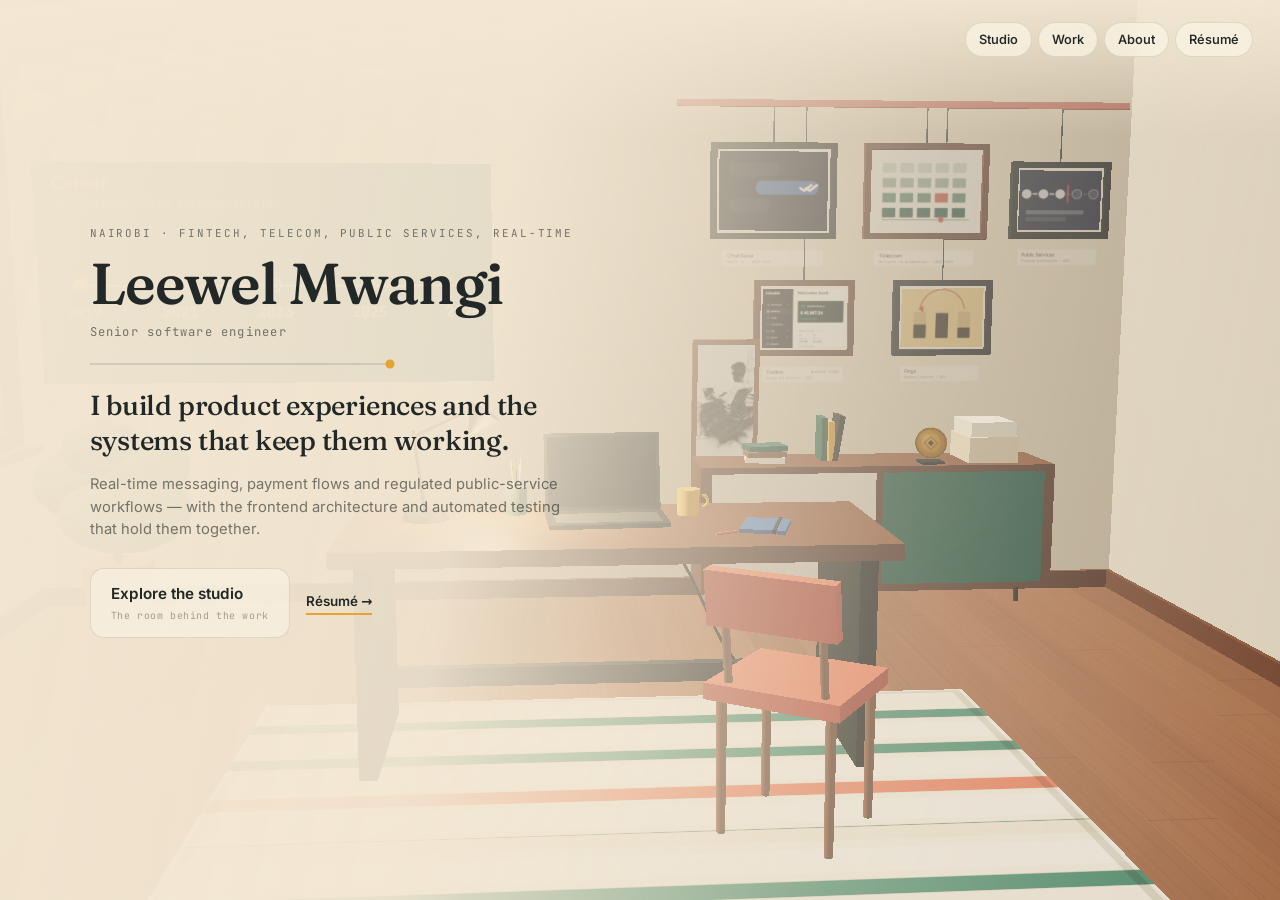
==== commit b7a0a032: "Publish portfolio analytics" ====
--- a/index.html
+++ b/index.html
@@ -1,4 +1,4 @@
-<!DOCTYPE html><html lang="en"><head><meta charSet="utf-8"/><meta name="viewport" content="width=device-width, initial-scale=1"/><link rel="stylesheet" href="/_next/static/css/dda6ed43df173816.css" data-precedence="next"/><link rel="stylesheet" href="/_next/static/css/266c1d0a8a00ff10.css" data-precedence="next"/><link rel="stylesheet" href="/_next/static/css/6101cde28495b85c.css" data-precedence="next"/><link rel="stylesheet" href="/_next/static/css/8b2b79bb23ed1b47.css" data-precedence="next"/><link rel="stylesheet" href="/_next/static/css/7abd6401ecab1002.css" data-precedence="next"/><link rel="stylesheet" href="/_next/static/css/f38aee37905703e0.css" data-precedence="next"/><link rel="preload" as="script" fetchPriority="low" href="/_next/static/chunks/webpack-90e28a2a650e4fe9.js"/><script src="/_next/static/chunks/fd9d1056-462349e6a029f87e.js" async=""></script><script src="/_next/static/chunks/2117-c3ad4d7d2342abe8.js" async=""></script><script src="/_next/static/chunks/main-app-011ec1527de2dac9.js" async=""></script><script src="/_next/static/chunks/2972-194d198fec74020e.js" async=""></script><script src="/_next/static/chunks/5726-535c29215d412c97.js" async=""></script><script src="/_next/static/chunks/2225-bf3eab88cabf53c5.js" async=""></script><script src="/_next/static/chunks/592-7f3bfb9130a3bf20.js" async=""></script><script src="/_next/static/chunks/787-8568f65dedabfa6e.js" async=""></script><script src="/_next/static/chunks/9722-2aca74b6327bba99.js" async=""></script><script src="/_next/static/chunks/8281-7dc2cb63730da8fa.js" async=""></script><script src="/_next/static/chunks/8403-46ba670d3078b7c1.js" async=""></script><script src="/_next/static/chunks/9128-c7b6d7492a2e07e2.js" async=""></script><script src="/_next/static/chunks/3185-0f31f696259007a8.js" async=""></script><script src="/_next/static/chunks/app/(en)/page-a93f492f2f263118.js" async=""></script><script src="/_next/static/chunks/6845-509de89170e55fdf.js" async=""></script><script src="/_next/static/chunks/4430-9ac88a2e98d08e55.js" async=""></script><script src="/_next/static/chunks/app/(en)/layout-612efb816d577c90.js" async=""></script><script src="/_next/static/chunks/215-0f3c2e9be1ff8b3e.js" async=""></script><script src="/_next/static/chunks/app/(en)/template-026f001028985883.js" async=""></script><script src="/_next/static/chunks/app/(en)/not-found-7953277d268b82ad.js" async=""></script><meta name="theme-color" content="#F3E7D2"/><title>Leewel Mwangi — Senior Software Engineer, Nairobi</title><meta name="description" content="Senior software engineer and full-stack product engineer in Nairobi. I build product experiences and the systems that keep them working — real-time messaging, payment flows and public-service workflows, with the frontend architecture and automated testing behind them."/><link rel="canonical" href="/"/><meta property="og:title" content="Leewel Mwangi — Senior Software Engineer, Nairobi"/><meta property="og:description" content="Selected work: a real-time messaging SDK published to npm, telecom order systems from requirements to production, a public services platform built in a National Government collaboration, and a business banking redesign."/><meta property="og:url" content="/"/><meta property="og:type" content="website"/><meta name="twitter:card" content="summary_large_image"/><meta name="twitter:title" content="Leewel Mwangi — Senior Software Engineer, Nairobi"/><meta name="twitter:description" content="Five examples of what I built and owned — real-time systems, public-service workflows, frontend architecture and release quality."/><link rel="icon" href="/favicon.ico"/><script src="/_next/static/chunks/polyfills-42372ed130431b0a.js" noModule=""></script></head><body class="font-sans antialiased"><style data-project-themes="">:root:has([data-project-page][data-project-theme="chatsasa"]){color-scheme:dark;--paper:11 22 48;--surface:22 33 58;--raised:31 41 66;--ink:233 238 247;--muted:144 152 167;--faint:109 117 136;--line:51 61 84;--accent:79 131 255;--accent-soft:22 39 81;--accent-ink:79 131 255;--accent-2:79 131 255;--ink-paper:11 22 48;--ink-accent:79 131 255;--residue:79 131 255}
+<!DOCTYPE html><html lang="en"><head><meta charSet="utf-8"/><meta name="viewport" content="width=device-width, initial-scale=1"/><link rel="stylesheet" href="/_next/static/css/dda6ed43df173816.css" data-precedence="next"/><link rel="stylesheet" href="/_next/static/css/31bce136018fc36a.css" data-precedence="next"/><link rel="stylesheet" href="/_next/static/css/b18c43d97103b0ef.css" data-precedence="next"/><link rel="stylesheet" href="/_next/static/css/24539f4addccb46e.css" data-precedence="next"/><link rel="stylesheet" href="/_next/static/css/39bd261ce0619094.css" data-precedence="next"/><link rel="stylesheet" href="/_next/static/css/f38aee37905703e0.css" data-precedence="next"/><link rel="preload" as="script" fetchPriority="low" href="/_next/static/chunks/webpack-2099aaf30e9140ea.js"/><script src="/_next/static/chunks/fd9d1056-462349e6a029f87e.js" async=""></script><script src="/_next/static/chunks/2117-c3ad4d7d2342abe8.js" async=""></script><script src="/_next/static/chunks/main-app-011ec1527de2dac9.js" async=""></script><script src="/_next/static/chunks/2972-194d198fec74020e.js" async=""></script><script src="/_next/static/chunks/5726-321fecac9c1182ab.js" async=""></script><script src="/_next/static/chunks/2225-bf3eab88cabf53c5.js" async=""></script><script src="/_next/static/chunks/787-8568f65dedabfa6e.js" async=""></script><script src="/_next/static/chunks/8281-7dc2cb63730da8fa.js" async=""></script><script src="/_next/static/chunks/9128-c7b6d7492a2e07e2.js" async=""></script><script src="/_next/static/chunks/1323-945424904b777ddf.js" async=""></script><script src="/_next/static/chunks/app/(en)/page-5c1670e83986356b.js" async=""></script><script src="/_next/static/chunks/592-7f3bfb9130a3bf20.js" async=""></script><script src="/_next/static/chunks/6845-509de89170e55fdf.js" async=""></script><script src="/_next/static/chunks/4430-9ac88a2e98d08e55.js" async=""></script><script src="/_next/static/chunks/app/(en)/layout-405a98cb6a3655e0.js" async=""></script><script src="/_next/static/chunks/215-0a4afc60eec959ce.js" async=""></script><script src="/_next/static/chunks/app/(en)/template-c9d6f056e0727e8b.js" async=""></script><script src="/_next/static/chunks/app/(en)/not-found-2d0ebe01b32d57c5.js" async=""></script><meta name="theme-color" content="#F3E7D2"/><title>Leewel Mwangi — Senior Software Engineer, Nairobi</title><meta name="description" content="Senior software engineer and full-stack product engineer in Nairobi. I build product experiences and the systems that keep them working — real-time messaging, payment flows and public-service workflows, with the frontend architecture and automated testing behind them."/><link rel="canonical" href="/"/><meta property="og:title" content="Leewel Mwangi — Senior Software Engineer, Nairobi"/><meta property="og:description" content="Selected work: a real-time messaging SDK published to npm, telecom order systems from requirements to production, a public services platform built in a National Government collaboration, and a business banking redesign."/><meta property="og:url" content="/"/><meta property="og:type" content="website"/><meta name="twitter:card" content="summary_large_image"/><meta name="twitter:title" content="Leewel Mwangi — Senior Software Engineer, Nairobi"/><meta name="twitter:description" content="Five examples of what I built and owned — real-time systems, public-service workflows, frontend architecture and release quality."/><link rel="icon" href="/favicon.ico"/><script src="/_next/static/chunks/polyfills-42372ed130431b0a.js" noModule=""></script></head><body class="font-sans antialiased"><style data-project-themes="">:root:has([data-project-page][data-project-theme="chatsasa"]){color-scheme:dark;--paper:11 22 48;--surface:22 33 58;--raised:31 41 66;--ink:233 238 247;--muted:144 152 167;--faint:109 117 136;--line:51 61 84;--accent:79 131 255;--accent-soft:22 39 81;--accent-ink:79 131 255;--accent-2:79 131 255;--ink-paper:11 22 48;--ink-accent:79 131 255;--residue:79 131 255}
 :root:has([data-project-page][data-project-theme="telecom"]){color-scheme:dark;--paper:36 22 48;--surface:46 33 58;--raised:55 41 66;--ink:243 238 252;--muted:160 152 170;--faint:129 119 140;--line:73 61 85;--accent:169 125 255;--accent-soft:57 38 81;--accent-ink:169 125 255;--accent-2:255 94 58;--ink-paper:36 22 48;--ink-accent:169 125 255;--residue:169 125 255}
 :root:has([data-project-page][data-project-theme="publicServices"]){color-scheme:light;--paper:230 218 184;--surface:241 235 216;--raised:250 247 239;--ink:22 38 28;--muted:91 97 79;--faint:120 123 101;--line:188 182 153;--accent:14 92 51;--accent-soft:195 198 163;--accent-ink:14 92 51;--accent-2:212 163 38;--ink-paper:230 218 184;--ink-accent:14 92 51;--residue:14 92 51}
 :root:has([data-project-page][data-project-theme="cards"]){color-scheme:dark;--paper:12 58 43;--surface:23 68 53;--raised:33 75 61;--ink:240 250 243;--muted:160 183 173;--faint:124 152 141;--line:53 93 79;--accent:155 227 184;--accent-soft:35 85 66;--accent-ink:155 227 184;--accent-2:155 227 184;--ink-paper:12 58 43;--ink-accent:155 227 184;--residue:155 227 184}
@@ -7,7 +7,7 @@
 :root:has([data-project-residue="telecom"]){--residue:169 125 255}
 :root:has([data-project-residue="publicServices"]){--residue:14 92 51}
 :root:has([data-project-residue="cards"]){--residue:155 227 184}
-:root:has([data-project-residue="fingo"]){--residue:216 255 61}</style><a href="#main" class="sr-only focus:not-sr-only focus:fixed focus:left-4 focus:top-4 focus:z-[100] focus:rounded-full focus:bg-ink focus:px-4 focus:py-2 focus:text-paper">Skip to content</a><header data-site-chrome="true" class="sticky top-0 z-40 border-b border-line/70 bg-paper/80 backdrop-blur-md"><nav class="container-content flex h-16 items-center justify-between gap-2"><a class="group flex min-h-[44px] shrink-0 items-center gap-2 whitespace-nowrap font-display text-[15.5px] font-semibold tracking-tight focus-visible:outline focus-visible:outline-2 focus-visible:outline-offset-2 focus-visible:outline-accent xs:text-[17px] sm:text-lg" href="/"><span>Leewel<span class="max-[399px]:sr-only"> Mwangi</span></span> <span class="hidden font-mono text-[10px] font-medium uppercase tracking-eyebrow text-faint sm:inline">Engineer</span><span class="sr-only">, <!-- -->Home</span></a><div class="-mr-2 flex min-w-0 items-center gap-0.5 overflow-x-auto [-ms-overflow-style:none] [scrollbar-width:none] sm:mr-0 sm:gap-1 [&amp;::-webkit-scrollbar]:hidden"><a class="inline-flex min-h-[44px] items-center shrink-0 whitespace-nowrap rounded-full px-2 py-1.5 text-[13px] max-[399px]:px-1.5 font-medium transition-colors focus-visible:outline focus-visible:outline-2 focus-visible:outline-offset-2 focus-visible:outline-accent sm:px-3 sm:text-sm text-muted hover:text-ink" href="/?path=studio">Studio</a><a class="inline-flex min-h-[44px] items-center shrink-0 whitespace-nowrap rounded-full px-2 py-1.5 text-[13px] max-[399px]:px-1.5 font-medium transition-colors focus-visible:outline focus-visible:outline-2 focus-visible:outline-offset-2 focus-visible:outline-accent sm:px-3 sm:text-sm text-muted hover:text-ink" href="/work/">Work</a><a class="inline-flex min-h-[44px] items-center shrink-0 whitespace-nowrap rounded-full px-2 py-1.5 text-[13px] max-[399px]:px-1.5 font-medium transition-colors focus-visible:outline focus-visible:outline-2 focus-visible:outline-offset-2 focus-visible:outline-accent sm:px-3 sm:text-sm text-muted hover:text-ink" href="/about/">About</a><a class="inline-flex min-h-[44px] items-center shrink-0 whitespace-nowrap rounded-full px-2 py-1.5 text-[13px] max-[399px]:px-1.5 font-medium transition-colors focus-visible:outline focus-visible:outline-2 focus-visible:outline-offset-2 focus-visible:outline-accent sm:px-3 sm:text-sm text-muted hover:text-ink" href="/resume/">Résumé</a></div></nav></header><main id="main"><script data-legacy-work-redirect-script="">(function(){try{var r={"chatsasa":"/work/chatsasa-sdk/","telecom":"/work/telecom/","publicServices":"/work/public-services/","cards":"/work/cards/","fingo":"/work/fingo/"},g={"chatsasa":"#0b1630","telecom":"#241630","publicServices":"#e6dab8","cards":"#0c3a2b","fingo":"#6f2ff2"},w="/work/",q=new URLSearchParams(location.search);if(q.get("path")!=="work")return;var c=q.get("case"),k=!!c&&Object.prototype.hasOwnProperty.call(r,c);var d=document.documentElement;d.setAttribute("data-legacy-work-redirect",k?c:"work");if(k)d.style.background=g[c];var s=document.createElement("style");s.textContent="html[data-legacy-work-redirect] body{visibility:hidden}";document.head.appendChild(s);setTimeout(function(){d.removeAttribute("data-legacy-work-redirect");d.style.background=""},5000);location.replace((k?r[c]:w)+location.hash)}catch(e){}})();</script><div data-home-v3-root="true" data-home-v3-boot-state="SHELL_READY" data-home-v3-entry-pending="false" data-home-v3-interactive="false" data-home-v3-boot-slow="false" data-home-v3-attempt="0" data-home-v3-degraded-reasons="" data-home-v3-decorative="loading" data-home-v3-mode="landing" data-home-v3-phase="boot" data-home-v3-view="entry" data-home-v3-world="none" data-home-v3-project-world="none" data-home-v3-project-world-phase="none" data-home-v3-stop="0" data-home-v3-quality="medium" data-home-v3-taught="false" data-home-v3-reduced-motion="false" data-home-v3-canvas-ready="false" data-setout-act="set-out" data-setout-view="entry" data-home-v3-launcher-ready="false" data-studio-register="closed" class="StudioExperience_root__RGOuc" style="--setout-desk-y:0.5586"><div class="StudioExperience_stage__MHNcr" data-veiled="false" data-coherent="false" style="cursor:auto"></div><div class="StudioExperience_setOutLayer__g60lM" data-setout-drawing="true" data-setout-reveal="instant" aria-hidden="true"><div class="StudioExperience_setOutInk__ccNI9"><svg class="StudioExperience_setOutSvg__hZ8I4" data-setout-pose="desktop" viewBox="-1.0125 -0.3375 2.0251 0.675" preserveAspectRatio="xMidYMid meet" aria-hidden="true" focusable="false" style="aspect-ratio:3"><g data-setout-release="shell"><g data-setout-group="shell"><path d="M-0.4473 0.1167L0.3509 0.1019L0.373 -0.3371L-0.4773 -0.3499L-0.4473 0.1167" data-setout-mark="shell-back-wall" data-setout-role="shell" stroke-width="0.9" vector-effect="non-scaling-stroke" fill="none"></path><path d="M-0.4767 -0.0135L-0.5894 0.0225L-0.6191 -0.3317L-0.4953 -0.2884L-0.4767 -0.0135" data-setout-mark="shell-window" data-setout-role="shell" data-room-occludes="" stroke-width="0.9" vector-effect="non-scaling-stroke"></path><path d="M-0.4473 0.1167L-48.8567 33.7933" data-setout-mark="shell-floor-left" data-setout-role="shell" stroke-width="0.9" vector-effect="non-scaling-stroke" fill="none"></path><path d="M-0.4773 -0.3499L-49.4852 -25.7947" data-setout-mark="shell-ceiling-left" data-setout-role="shell" stroke-width="0.9" vector-effect="non-scaling-stroke" fill="none"></path><path d="M0.3509 0.1019L59.4488 33.7933" data-setout-mark="shell-floor-right" data-setout-role="shell" stroke-width="0.9" vector-effect="non-scaling-stroke" fill="none"></path><path d="M0.373 -0.3371L58.8203 -25.7947" data-setout-mark="shell-ceiling-right" data-setout-role="shell" stroke-width="0.9" vector-effect="non-scaling-stroke" fill="none"></path></g></g><g data-setout-release="route"><g data-setout-group="route"><path d="M-0.4466 -0.0494L-0.1094 -0.0516L-0.1119 -0.2147L-0.4571 -0.2165L-0.4466 -0.0494" data-setout-mark="mural-panel" data-setout-role="route" data-room-occludes="" stroke-width="1.15" vector-effect="non-scaling-stroke"></path><path d="M-0.4189 -0.1231L-0.3463 -0.1232L-0.2745 -0.1233L-0.2034 -0.1234L-0.1331 -0.1234" data-setout-mark="mural-route" data-setout-role="route" stroke-width="1.15" vector-effect="non-scaling-stroke" fill="none"></path><path d="M-0.4189 -0.1231L-0.4189 -0.1231" data-setout-mark="mural-node-0" data-setout-role="node" stroke-width="6" vector-effect="non-scaling-stroke" fill="none"></path><path d="M-0.3463 -0.1232L-0.3463 -0.1232" data-setout-mark="mural-node-1" data-setout-role="node" stroke-width="6" vector-effect="non-scaling-stroke" fill="none"></path><path d="M-0.2745 -0.1233L-0.2745 -0.1233" data-setout-mark="mural-node-2" data-setout-role="node" stroke-width="6" vector-effect="non-scaling-stroke" fill="none"></path><path d="M-0.2034 -0.1234L-0.2034 -0.1234" data-setout-mark="mural-node-3" data-setout-role="node" stroke-width="6" vector-effect="non-scaling-stroke" fill="none"></path><path d="M-0.1331 -0.1234L-0.1331 -0.1234" data-setout-mark="mural-node-4" data-setout-role="node" stroke-width="6" vector-effect="non-scaling-stroke" fill="none"></path></g></g><g data-setout-release="work"><g data-setout-group="work"><path d="M0.0527 -0.1582L0.1463 -0.158L0.1478 -0.2303L0.0533 -0.2309L0.0527 -0.1582" data-setout-mark="frame-chatsasa" data-setout-role="work" data-room-occludes="" stroke-width="1.35" vector-effect="non-scaling-stroke"></path><path d="M0.061 -0.1375L0.1375 -0.1375" data-setout-mark="plate-chatsasa" data-setout-role="plate" stroke-width="1" vector-effect="non-scaling-stroke" fill="none"></path><path d="M0.1673 -0.158L0.2593 -0.1579L0.2618 -0.2295L0.1689 -0.2301L0.1673 -0.158" data-setout-mark="frame-telecom" data-setout-role="work" data-room-occludes="" stroke-width="1.35" vector-effect="non-scaling-stroke"></path><path d="M0.1751 -0.1375L0.2503 -0.1375" data-setout-mark="plate-telecom" data-setout-role="plate" stroke-width="1" vector-effect="non-scaling-stroke" fill="none"></path><path d="M0.2769 -0.1586L0.35 -0.1585L0.3528 -0.2158L0.2792 -0.2162L0.2769 -0.1586" data-setout-mark="frame-publicServices" data-setout-role="work" data-room-occludes="" stroke-width="1.35" vector-effect="non-scaling-stroke"></path><path d="M0.2828 -0.1383L0.3425 -0.1383" data-setout-mark="plate-publicServices" data-setout-role="plate" stroke-width="1" vector-effect="non-scaling-stroke" fill="none"></path><path d="M0.085 -0.0703L0.1593 -0.0707L0.1606 -0.1274L0.0857 -0.1273L0.085 -0.0703" data-setout-mark="frame-cards" data-setout-role="work" data-room-occludes="" stroke-width="1.35" vector-effect="non-scaling-stroke"></path><path d="M0.0915 -0.0502L0.1523 -0.0506" data-setout-mark="plate-cards" data-setout-role="plate" stroke-width="1" vector-effect="non-scaling-stroke" fill="none"></path><path d="M0.1888 -0.0709L0.262 -0.0713L0.264 -0.1275L0.1903 -0.1274L0.1888 -0.0709" data-setout-mark="frame-fingo" data-setout-role="work" data-room-occludes="" stroke-width="1.35" vector-effect="non-scaling-stroke"></path><path d="M0.1949 -0.0509L0.2547 -0.0513" data-setout-mark="plate-fingo" data-setout-role="plate" stroke-width="1" vector-effect="non-scaling-stroke" fill="none"></path></g></g><g data-setout-release="furniture"><g data-setout-group="furniture"><path d="M-0.2802 0.192L0.2414 0.1793L0.4241 0.3641L-0.4053 0.3963L-0.2802 0.192" data-setout-mark="rug" data-setout-role="furniture" data-room-occludes="" stroke-width="1.6" vector-effect="non-scaling-stroke"></path><path d="M0.0454 0.1259L0.3065 0.1207L0.3114 0.0107L0.0461 0.0138L0.0454 0.1259" data-setout-mark="credenza-front" data-setout-role="furniture" data-room-occludes="" stroke-width="1.6" vector-effect="non-scaling-stroke"></path><path d="M0.0385 0.0041L0.2877 0.0014L0.3114 0.0107L0.0461 0.0138L0.0385 0.0041" data-setout-mark="credenza-top" data-setout-role="furniture" data-room-occludes="" stroke-width="1.6" vector-effect="non-scaling-stroke"></path></g></g><g data-setout-release="work"><g data-setout-group="work"><path d="M0.0419 0.0043L0.0837 0.0039L0.086 -0.0794L0.0434 -0.0792L0.0419 0.0043" data-setout-mark="sketch-frame" data-setout-role="work" data-room-occludes="" stroke-width="2" vector-effect="non-scaling-stroke"></path></g></g><g data-setout-release="furniture"><g data-setout-group="furniture"><path d="M-0.2085 0.0872L-0.2036 0.2494" data-setout-mark="desk-leg-left" data-setout-role="furniture" stroke-width="1.6" vector-effect="non-scaling-stroke" fill="none"></path><path d="M0.1724 0.0808L0.1685 0.2387" data-setout-mark="desk-leg-right" data-setout-role="furniture" stroke-width="1.6" vector-effect="non-scaling-stroke" fill="none"></path><path d="M-0.2107 0.0436L0.1573 0.0386L0.1989 0.0707L-0.2355 0.0776L-0.2107 0.0436" data-setout-mark="desk-top" data-setout-role="furniture" data-room-occludes="" stroke-width="1.6" vector-effect="non-scaling-stroke"></path><path d="M-0.235 0.0905L0.1985 0.0831" data-setout-mark="desk-front" data-setout-role="furniture" stroke-width="1.6" vector-effect="non-scaling-stroke" fill="none"></path></g></g><g data-setout-release="instruments"><g data-setout-group="instruments"><path d="M0.0806 0.0503L0.1136 0.0516L0.1091 0.0606L0.0746 0.0592L0.0806 0.0503" data-setout-mark="notebook" data-setout-role="instrument" data-room-occludes="" stroke-width="1.6" vector-effect="non-scaling-stroke"></path><path d="M-0.0713 0.0456L0.0151 0.0436L0.0236 0.0547L-0.0679 0.0569L-0.0713 0.0456" data-setout-mark="laptop-base" data-setout-role="instrument" data-room-occludes="" stroke-width="1.6" vector-effect="non-scaling-stroke"></path><path d="M-0.0713 0.0456L0.0151 0.0436L0.0135 -0.0138L-0.0725 -0.0124L-0.0713 0.0456" data-setout-mark="laptop-screen" data-setout-role="instrument" data-room-occludes="" stroke-width="1.6" vector-effect="non-scaling-stroke"></path><path d="M-0.1608 0.052L-0.1628 -0.0362" data-setout-mark="lamp-arm" data-setout-role="instrument" stroke-width="1.6" vector-effect="non-scaling-stroke" fill="none"></path><path d="M-0.1624 -0.0192L-0.1227 -0.0196" data-setout-mark="lamp-head" data-setout-role="instrument" stroke-width="1.6" vector-effect="non-scaling-stroke" fill="none"></path><path d="M-0.1291 -0.0196L-0.1163 -0.0196L-0.106 -0.0045L-0.1394 -0.0045Z" data-setout-mark="lamp-shade" data-setout-role="shade" data-room-occludes="" stroke-width="1.6" vector-effect="non-scaling-stroke"></path></g></g><g data-setout-release="furniture"><g data-setout-group="furniture"><path d="M0.1481 0.1461L0.0498 0.1315L0.0475 0.0897L0.1468 0.1022L0.1481 0.1461" data-setout-mark="chair-back" data-setout-role="furniture" data-room-occludes="" stroke-width="1.6" vector-effect="non-scaling-stroke"></path><path d="M0.15 0.1921L0.0476 0.1744L0.0906 0.1486L0.1864 0.1634L0.15 0.1921" data-setout-mark="chair-seat" data-setout-role="furniture" data-room-occludes="" stroke-width="1.6" vector-effect="non-scaling-stroke"></path></g></g><g data-setout-release="leaders"><g data-setout-group="leaders"><path d="M-0.0199 0.0562L-0.0199 0.1662" data-setout-role="leader" vector-effect="non-scaling-stroke" fill="none"></path><path d="M0.1966 -0.1415L0.3566 -0.2015" data-setout-role="leader" vector-effect="non-scaling-stroke" fill="none"></path><path d="M0.0944 0.0553L0.2244 0.1053" data-setout-role="leader" vector-effect="non-scaling-stroke" fill="none"></path></g></g></svg><svg class="StudioExperience_setOutSvg__hZ8I4" data-setout-pose="mobile" viewBox="-1.2827 -0.4276 2.5654 0.8551" preserveAspectRatio="xMidYMid meet" aria-hidden="true" focusable="false" style="aspect-ratio:3"><g data-setout-release="shell"><g data-setout-group="shell"><path d="M-0.4118 0.1075L0.3246 0.0942L0.3434 -0.3104L-0.4372 -0.3205L-0.4118 0.1075" data-setout-mark="shell-back-wall" data-setout-role="shell" stroke-width="0.9" vector-effect="non-scaling-stroke" fill="none"></path><path d="M-0.4362 -0.0123L-0.5266 0.0201L-0.5502 -0.2948L-0.4516 -0.263L-0.4362 -0.0123" data-setout-mark="shell-window" data-setout-role="shell" data-room-occludes="" stroke-width="0.9" vector-effect="non-scaling-stroke"></path><path d="M-0.4118 0.1075L-47.9974 35.3931" data-setout-mark="shell-floor-left" data-setout-role="shell" stroke-width="0.9" vector-effect="non-scaling-stroke" fill="none"></path><path d="M-0.4372 -0.3205L-48.626 -24.1949" data-setout-mark="shell-ceiling-left" data-setout-role="shell" stroke-width="0.9" vector-effect="non-scaling-stroke" fill="none"></path><path d="M0.3246 0.0942L13.0539 7.5851" data-setout-mark="shell-floor-right" data-setout-role="shell" stroke-width="0.9" vector-effect="non-scaling-stroke" fill="none"></path><path d="M0.3434 -0.3104L59.6795 -24.1949" data-setout-mark="shell-ceiling-right" data-setout-role="shell" stroke-width="0.9" vector-effect="non-scaling-stroke" fill="none"></path></g></g><g data-setout-release="route"><g data-setout-group="route"><path d="M-0.4104 -0.0454L-0.1007 -0.0475L-0.1029 -0.1973L-0.4193 -0.1986L-0.4104 -0.0454" data-setout-mark="mural-panel" data-setout-role="route" data-room-occludes="" stroke-width="1.15" vector-effect="non-scaling-stroke"></path><path d="M-0.3846 -0.113L-0.3181 -0.1131L-0.2523 -0.1133L-0.187 -0.1134L-0.1224 -0.1135" data-setout-mark="mural-route" data-setout-role="route" stroke-width="1.15" vector-effect="non-scaling-stroke" fill="none"></path><path d="M-0.3846 -0.113L-0.3846 -0.113" data-setout-mark="mural-node-0" data-setout-role="node" stroke-width="6" vector-effect="non-scaling-stroke" fill="none"></path><path d="M-0.3181 -0.1131L-0.3181 -0.1131" data-setout-mark="mural-node-1" data-setout-role="node" stroke-width="6" vector-effect="non-scaling-stroke" fill="none"></path><path d="M-0.2523 -0.1133L-0.2523 -0.1133" data-setout-mark="mural-node-2" data-setout-role="node" stroke-width="6" vector-effect="non-scaling-stroke" fill="none"></path><path d="M-0.187 -0.1134L-0.187 -0.1134" data-setout-mark="mural-node-3" data-setout-role="node" stroke-width="6" vector-effect="non-scaling-stroke" fill="none"></path><path d="M-0.1224 -0.1135L-0.1224 -0.1135" data-setout-mark="mural-node-4" data-setout-role="node" stroke-width="6" vector-effect="non-scaling-stroke" fill="none"></path></g></g><g data-setout-release="work"><g data-setout-group="work"><path d="M0.0485 -0.1456L0.1347 -0.1455L0.136 -0.2119L0.049 -0.2124L0.0485 -0.1456" data-setout-mark="frame-chatsasa" data-setout-role="work" data-room-occludes="" stroke-width="1.35" vector-effect="non-scaling-stroke"></path><path d="M0.0562 -0.1265L0.1267 -0.1266" data-setout-mark="plate-chatsasa" data-setout-role="plate" stroke-width="1" vector-effect="non-scaling-stroke" fill="none"></path><path d="M0.1541 -0.1455L0.2389 -0.1455L0.2411 -0.2113L0.1555 -0.2118L0.1541 -0.1455" data-setout-mark="frame-telecom" data-setout-role="work" data-room-occludes="" stroke-width="1.35" vector-effect="non-scaling-stroke"></path><path d="M0.1613 -0.1267L0.2307 -0.1267" data-setout-mark="plate-telecom" data-setout-role="plate" stroke-width="1" vector-effect="non-scaling-stroke" fill="none"></path><path d="M0.2552 -0.1462L0.3227 -0.1462L0.3251 -0.1989L0.2571 -0.1991L0.2552 -0.1462" data-setout-mark="frame-publicServices" data-setout-role="work" data-room-occludes="" stroke-width="1.35" vector-effect="non-scaling-stroke"></path><path d="M0.2607 -0.1275L0.3159 -0.1275" data-setout-mark="plate-publicServices" data-setout-role="plate" stroke-width="1" vector-effect="non-scaling-stroke" fill="none"></path><path d="M0.0784 -0.0648L0.1469 -0.0652L0.148 -0.1174L0.0789 -0.1173L0.0784 -0.0648" data-setout-mark="frame-cards" data-setout-role="work" data-room-occludes="" stroke-width="1.35" vector-effect="non-scaling-stroke"></path><path d="M0.0843 -0.0463L0.1404 -0.0467" data-setout-mark="plate-cards" data-setout-role="plate" stroke-width="1" vector-effect="non-scaling-stroke" fill="none"></path><path d="M0.1741 -0.0654L0.2416 -0.0657L0.2434 -0.1176L0.1754 -0.1174L0.1741 -0.0654" data-setout-mark="frame-fingo" data-setout-role="work" data-room-occludes="" stroke-width="1.35" vector-effect="non-scaling-stroke"></path><path d="M0.1797 -0.047L0.235 -0.0474" data-setout-mark="plate-fingo" data-setout-role="plate" stroke-width="1" vector-effect="non-scaling-stroke" fill="none"></path></g></g><g data-setout-release="furniture"><g data-setout-group="furniture"><path d="M-0.2521 0.1728L0.218 0.162L0.3628 0.3114L-0.3436 0.3359L-0.2521 0.1728" data-setout-mark="rug" data-setout-role="furniture" data-room-occludes="" stroke-width="1.6" vector-effect="non-scaling-stroke"></path><path d="M0.0417 0.1156L0.2819 0.111L0.286 0.0098L0.0423 0.0126L0.0417 0.1156" data-setout-mark="credenza-front" data-setout-role="furniture" data-room-occludes="" stroke-width="1.6" vector-effect="non-scaling-stroke"></path><path d="M0.0355 0.0038L0.2655 0.0013L0.286 0.0098L0.0423 0.0126L0.0355 0.0038" data-setout-mark="credenza-top" data-setout-role="furniture" data-room-occludes="" stroke-width="1.6" vector-effect="non-scaling-stroke"></path></g></g><g data-setout-release="work"><g data-setout-group="work"><path d="M0.0386 0.004L0.0771 0.0036L0.0792 -0.0731L0.0399 -0.0729L0.0386 0.004" data-setout-mark="sketch-frame" data-setout-role="work" data-room-occludes="" stroke-width="2" vector-effect="non-scaling-stroke"></path></g></g><g data-setout-release="furniture"><g data-setout-group="furniture"><path d="M-0.1839 0.0769L-0.1801 0.2207" data-setout-mark="desk-leg-left" data-setout-role="furniture" stroke-width="1.6" vector-effect="non-scaling-stroke" fill="none"></path><path d="M0.1526 0.0715L0.1495 0.2119" data-setout-mark="desk-leg-right" data-setout-role="furniture" stroke-width="1.6" vector-effect="non-scaling-stroke" fill="none"></path><path d="M-0.1891 0.0391L0.1416 0.0347L0.1759 0.0625L-0.2075 0.0684L-0.1891 0.0391" data-setout-mark="desk-top" data-setout-role="furniture" data-room-occludes="" stroke-width="1.6" vector-effect="non-scaling-stroke"></path><path d="M-0.2071 0.0797L0.1756 0.0735" data-setout-mark="desk-front" data-setout-role="furniture" stroke-width="1.6" vector-effect="non-scaling-stroke" fill="none"></path></g></g><g data-setout-release="instruments"><g data-setout-group="instruments"><path d="M0.0719 0.0449L0.1013 0.046L0.0968 0.0538L0.0662 0.0526L0.0719 0.0449" data-setout-mark="notebook" data-setout-role="instrument" data-room-occludes="" stroke-width="1.6" vector-effect="non-scaling-stroke"></path><path d="M-0.0638 0.0408L0.0135 0.039L0.021 0.0487L-0.0604 0.0506L-0.0638 0.0408" data-setout-mark="laptop-base" data-setout-role="instrument" data-room-occludes="" stroke-width="1.6" vector-effect="non-scaling-stroke"></path><path d="M-0.0638 0.0408L0.0135 0.039L0.0121 -0.0123L-0.0649 -0.0111L-0.0638 0.0408" data-setout-mark="laptop-screen" data-setout-role="instrument" data-room-occludes="" stroke-width="1.6" vector-effect="non-scaling-stroke"></path><path d="M-0.1436 0.0465L-0.1452 -0.0323" data-setout-mark="lamp-arm" data-setout-role="instrument" stroke-width="1.6" vector-effect="non-scaling-stroke" fill="none"></path><path d="M-0.1449 -0.0171L-0.1095 -0.0175" data-setout-mark="lamp-head" data-setout-role="instrument" stroke-width="1.6" vector-effect="non-scaling-stroke" fill="none"></path><path d="M-0.1152 -0.0175L-0.1038 -0.0175L-0.0946 -0.004L-0.1244 -0.004Z" data-setout-mark="lamp-shade" data-setout-role="shade" data-room-occludes="" stroke-width="1.6" vector-effect="non-scaling-stroke"></path></g></g><g data-setout-release="furniture"><g data-setout-group="furniture"><path d="M0.1282 0.1265L0.0434 0.1146L0.0414 0.078L0.1269 0.0884L0.1282 0.1265" data-setout-mark="chair-back" data-setout-role="furniture" data-room-occludes="" stroke-width="1.6" vector-effect="non-scaling-stroke"></path><path d="M0.13 0.1664L0.0416 0.1522L0.0799 0.131L0.1634 0.1432L0.13 0.1664" data-setout-mark="chair-seat" data-setout-role="furniture" data-room-occludes="" stroke-width="1.6" vector-effect="non-scaling-stroke"></path></g></g><g data-setout-release="leaders"><g data-setout-group="leaders"><path d="M-0.0177 0.0501L-0.0177 0.1401" data-setout-role="leader" vector-effect="non-scaling-stroke" fill="none"></path><path d="M0.1812 -0.1304L0.1112 -0.0804" data-setout-role="leader" vector-effect="non-scaling-stroke" fill="none"></path></g></g></svg></div><div class="StudioExperience_setOutAnnotations__hY09_" data-setout-pose="desktop"><span class="StudioExperience_setOutAnnotation__zioan" data-setout-annotation="desk" data-setout-mobile="true" style="left:calc(50% + -2.9453%);top:calc(50% - -24.6187%)">desk — the laptop opens selected work</span><span class="StudioExperience_setOutAnnotation__zioan" data-setout-annotation="work" data-setout-mobile="true" style="left:calc(50% + 52.8326%);top:calc(50% - 29.8563%)">work wall — five pieces</span><span class="StudioExperience_setOutAnnotation__zioan" data-setout-annotation="notebook" data-setout-mobile="false" style="left:calc(50% + 33.2485%);top:calc(50% - -15.6066%)">notebook — practice</span></div><div class="StudioExperience_setOutAnnotations__hY09_" data-setout-pose="mobile"><span class="StudioExperience_setOutAnnotation__zioan" data-setout-annotation="desk" data-setout-mobile="true" style="left:calc(50% + -2.0724%);top:calc(50% - -16.3809%)">desk — the laptop opens selected work</span><span class="StudioExperience_setOutAnnotation__zioan" data-setout-annotation="work" data-setout-mobile="true" style="left:calc(50% + 12.9996%);top:calc(50% - 9.4024%)">work wall — five pieces</span></div></div><header class="StudioExperience_topBar__8bl0g" data-quiet="true"><div class="StudioExperience_identity__zrdt8"></div><nav class="StudioExperience_directNav__oXhms" aria-label="Direct navigation"><a href="/?path=studio">Studio</a><a href="/work/">Work</a><a href="/about/">About</a><a href="/resume/">Résumé</a></nav></header><aside class="StudioExperience_bootSurface__XAESB" data-home-v3-boot-surface="true" data-setout-sheet="true" aria-label="Studio preparation"><div class="StudioExperience_setOutBandSpacer__KSkDy" aria-hidden="true"></div><div class="StudioExperience_setOutTitleBlock__cjOmB" data-setout-title-block="true"><p class="StudioExperience_eyebrow__XBVMQ" data-setout-variant="desktop">The studio</p><div role="status" aria-live="polite" aria-atomic="true"><p class="StudioExperience_bootTitle__JJC5X" data-setout-variant="desktop">Setting out the room</p><p class="StudioExperience_setOutBody__J_v9S" data-setout-variant="desktop">Selected work and the résumé are ready while the room is built.</p><p class="StudioExperience_setOutBody__J_v9S" data-setout-variant="mobile">Setting out the room</p></div><a class="StudioExperience_setOutLink__1dKyx" href="/work/">Go directly to selected work<!-- --> →</a></div></aside><p class="StudioExperience_srOnly__YA4Yv" data-home-v3-ready-status="true" role="status" aria-live="polite" aria-atomic="true"></p><section class="StudioExperience_landing__gT4QW" data-reveal="instant" aria-label="Introduction"><div class="StudioExperience_landingInner__Jli5K"><p class="StudioExperience_landingEyebrow__coasp">Nairobi · fintech, telecom, public services, real-time</p><h1 class="StudioExperience_landingName__KJSaF" data-studio-shell-heading="true">Leewel Mwangi</h1><p class="StudioExperience_landingRole__cEdr7">Senior software engineer</p><div class="StudioExperience_landingRule__U3sVk" aria-hidden="true"><i></i></div><p class="StudioExperience_landingHeadline__6gM1Y" data-studio-shell-copy="true">I build product experiences and the systems that keep them working.</p><p class="StudioExperience_landingSupport__xhcL5">Real-time messaging, payment flows and regulated public-service workflows — with the frontend architecture and automated testing that hold them together.</p><div class="StudioExperience_landingActions__WKgPL" data-studio-shell-actions="true"><a class="StudioExperience_landingPrimary__5W4dH" data-landing-work="true" href="/work/"><strong>View selected work</strong><span>Five examples, with the evidence</span></a><button type="button" class="StudioExperience_landingSecondary__THF5Q"><strong>Explore the studio</strong><span>The room behind the work</span></button></div><p class="StudioExperience_landingLinks__p6_ja"><a class="StudioExperience_landingResume__MdnnR" href="/resume/">Résumé<!-- --> →</a><a class="StudioExperience_landingResume__MdnnR" href="mailto:leewelkarani@gmail.com?subject=Portfolio%20enquiry" data-landing-mail="true">Email me<!-- --> →</a></p><p class="StudioExperience_landingPreparing__WOaJh" data-ready="false" aria-hidden="true">Preparing the studio</p></div></section><p class="StudioExperience_srOnly__YA4Yv" role="status" aria-live="polite"></p><div class="StudioExperience_veil__PfI4M" data-state="open" aria-hidden="true"></div><noscript><style>header[data-site-chrome], footer[data-site-chrome] { display: block !important; }
+:root:has([data-project-residue="fingo"]){--residue:216 255 61}</style><a href="#main" class="sr-only focus:not-sr-only focus:fixed focus:left-4 focus:top-4 focus:z-[100] focus:rounded-full focus:bg-ink focus:px-4 focus:py-2 focus:text-paper">Skip to content</a><header data-site-chrome="true" class="sticky top-0 z-40 border-b border-line/70 bg-paper/80 backdrop-blur-md"><nav class="container-content flex h-16 items-center justify-between gap-2"><a class="group flex min-h-[44px] shrink-0 items-center gap-2 whitespace-nowrap font-display text-[15.5px] font-semibold tracking-tight focus-visible:outline focus-visible:outline-2 focus-visible:outline-offset-2 focus-visible:outline-accent xs:text-[17px] sm:text-lg" href="/"><span>Leewel<span class="max-[399px]:sr-only"> Mwangi</span></span> <span class="hidden font-mono text-[10px] font-medium uppercase tracking-eyebrow text-faint sm:inline">Engineer</span><span class="sr-only">, <!-- -->Home</span></a><div class="-mr-2 flex min-w-0 items-center gap-0.5 overflow-x-auto [-ms-overflow-style:none] [scrollbar-width:none] sm:mr-0 sm:gap-1 [&amp;::-webkit-scrollbar]:hidden"><a class="inline-flex min-h-[44px] items-center shrink-0 whitespace-nowrap rounded-full px-2 py-1.5 text-[13px] max-[399px]:px-1.5 font-medium transition-colors focus-visible:outline focus-visible:outline-2 focus-visible:outline-offset-2 focus-visible:outline-accent sm:px-3 sm:text-sm text-muted hover:text-ink" href="/?path=studio">Studio</a><a class="inline-flex min-h-[44px] items-center shrink-0 whitespace-nowrap rounded-full px-2 py-1.5 text-[13px] max-[399px]:px-1.5 font-medium transition-colors focus-visible:outline focus-visible:outline-2 focus-visible:outline-offset-2 focus-visible:outline-accent sm:px-3 sm:text-sm text-muted hover:text-ink" href="/work/">Work</a><a class="inline-flex min-h-[44px] items-center shrink-0 whitespace-nowrap rounded-full px-2 py-1.5 text-[13px] max-[399px]:px-1.5 font-medium transition-colors focus-visible:outline focus-visible:outline-2 focus-visible:outline-offset-2 focus-visible:outline-accent sm:px-3 sm:text-sm text-muted hover:text-ink" href="/about/">About</a><a class="inline-flex min-h-[44px] items-center shrink-0 whitespace-nowrap rounded-full px-2 py-1.5 text-[13px] max-[399px]:px-1.5 font-medium transition-colors focus-visible:outline focus-visible:outline-2 focus-visible:outline-offset-2 focus-visible:outline-accent sm:px-3 sm:text-sm text-muted hover:text-ink" href="/resume/">Résumé</a></div></nav></header><main id="main"><script data-legacy-work-redirect-script="">(function(){try{var r={"chatsasa":"/work/chatsasa-sdk/","telecom":"/work/telecom/","publicServices":"/work/public-services/","cards":"/work/cards/","fingo":"/work/fingo/"},g={"chatsasa":"#0b1630","telecom":"#241630","publicServices":"#e6dab8","cards":"#0c3a2b","fingo":"#6f2ff2"},w="/work/",q=new URLSearchParams(location.search);if(q.get("path")!=="work")return;var c=q.get("case"),k=!!c&&Object.prototype.hasOwnProperty.call(r,c);var d=document.documentElement;d.setAttribute("data-legacy-work-redirect",k?c:"work");if(k)d.style.background=g[c];var s=document.createElement("style");s.textContent="html[data-legacy-work-redirect] body{visibility:hidden}";document.head.appendChild(s);setTimeout(function(){d.removeAttribute("data-legacy-work-redirect");d.style.background=""},5000);location.replace((k?r[c]:w)+location.hash)}catch(e){}})();</script><div data-home-v3-root="true" data-home-v3-boot-state="SHELL_READY" data-home-v3-entry-pending="false" data-home-v3-interactive="false" data-home-v3-boot-slow="false" data-home-v3-attempt="0" data-home-v3-degraded-reasons="" data-home-v3-decorative="loading" data-home-v3-mode="landing" data-home-v3-phase="boot" data-home-v3-view="entry" data-home-v3-world="none" data-home-v3-project-world="none" data-home-v3-project-world-phase="none" data-home-v3-stop="0" data-home-v3-quality="medium" data-home-v3-taught="false" data-home-v3-reduced-motion="false" data-home-v3-canvas-ready="false" data-setout-act="set-out" data-setout-view="entry" data-home-v3-launcher-ready="false" data-studio-register="closed" class="StudioExperience_root__RGOuc" style="--setout-desk-y:0.5586"><div class="StudioExperience_stage__MHNcr" data-veiled="false" data-coherent="false" style="cursor:auto"></div><div class="StudioExperience_setOutLayer__g60lM" data-setout-drawing="true" data-setout-reveal="instant" aria-hidden="true"><div class="StudioExperience_setOutInk__ccNI9"><svg class="StudioExperience_setOutSvg__hZ8I4" data-setout-pose="desktop" viewBox="-1.0125 -0.3375 2.0251 0.675" preserveAspectRatio="xMidYMid meet" aria-hidden="true" focusable="false" style="aspect-ratio:3"><g data-setout-release="shell"><g data-setout-group="shell"><path d="M-0.4473 0.1167L0.3509 0.1019L0.373 -0.3371L-0.4773 -0.3499L-0.4473 0.1167" data-setout-mark="shell-back-wall" data-setout-role="shell" stroke-width="0.9" vector-effect="non-scaling-stroke" fill="none"></path><path d="M-0.4767 -0.0135L-0.5894 0.0225L-0.6191 -0.3317L-0.4953 -0.2884L-0.4767 -0.0135" data-setout-mark="shell-window" data-setout-role="shell" data-room-occludes="" stroke-width="0.9" vector-effect="non-scaling-stroke"></path><path d="M-0.4473 0.1167L-48.8567 33.7933" data-setout-mark="shell-floor-left" data-setout-role="shell" stroke-width="0.9" vector-effect="non-scaling-stroke" fill="none"></path><path d="M-0.4773 -0.3499L-49.4852 -25.7947" data-setout-mark="shell-ceiling-left" data-setout-role="shell" stroke-width="0.9" vector-effect="non-scaling-stroke" fill="none"></path><path d="M0.3509 0.1019L59.4488 33.7933" data-setout-mark="shell-floor-right" data-setout-role="shell" stroke-width="0.9" vector-effect="non-scaling-stroke" fill="none"></path><path d="M0.373 -0.3371L58.8203 -25.7947" data-setout-mark="shell-ceiling-right" data-setout-role="shell" stroke-width="0.9" vector-effect="non-scaling-stroke" fill="none"></path></g></g><g data-setout-release="route"><g data-setout-group="route"><path d="M-0.4466 -0.0494L-0.1094 -0.0516L-0.1119 -0.2147L-0.4571 -0.2165L-0.4466 -0.0494" data-setout-mark="mural-panel" data-setout-role="route" data-room-occludes="" stroke-width="1.15" vector-effect="non-scaling-stroke"></path><path d="M-0.4189 -0.1231L-0.3463 -0.1232L-0.2745 -0.1233L-0.2034 -0.1234L-0.1331 -0.1234" data-setout-mark="mural-route" data-setout-role="route" stroke-width="1.15" vector-effect="non-scaling-stroke" fill="none"></path><path d="M-0.4189 -0.1231L-0.4189 -0.1231" data-setout-mark="mural-node-0" data-setout-role="node" stroke-width="6" vector-effect="non-scaling-stroke" fill="none"></path><path d="M-0.3463 -0.1232L-0.3463 -0.1232" data-setout-mark="mural-node-1" data-setout-role="node" stroke-width="6" vector-effect="non-scaling-stroke" fill="none"></path><path d="M-0.2745 -0.1233L-0.2745 -0.1233" data-setout-mark="mural-node-2" data-setout-role="node" stroke-width="6" vector-effect="non-scaling-stroke" fill="none"></path><path d="M-0.2034 -0.1234L-0.2034 -0.1234" data-setout-mark="mural-node-3" data-setout-role="node" stroke-width="6" vector-effect="non-scaling-stroke" fill="none"></path><path d="M-0.1331 -0.1234L-0.1331 -0.1234" data-setout-mark="mural-node-4" data-setout-role="node" stroke-width="6" vector-effect="non-scaling-stroke" fill="none"></path></g></g><g data-setout-release="work"><g data-setout-group="work"><path d="M0.0527 -0.1582L0.1463 -0.158L0.1478 -0.2303L0.0533 -0.2309L0.0527 -0.1582" data-setout-mark="frame-chatsasa" data-setout-role="work" data-room-occludes="" stroke-width="1.35" vector-effect="non-scaling-stroke"></path><path d="M0.061 -0.1375L0.1375 -0.1375" data-setout-mark="plate-chatsasa" data-setout-role="plate" stroke-width="1" vector-effect="non-scaling-stroke" fill="none"></path><path d="M0.1673 -0.158L0.2593 -0.1579L0.2618 -0.2295L0.1689 -0.2301L0.1673 -0.158" data-setout-mark="frame-telecom" data-setout-role="work" data-room-occludes="" stroke-width="1.35" vector-effect="non-scaling-stroke"></path><path d="M0.1751 -0.1375L0.2503 -0.1375" data-setout-mark="plate-telecom" data-setout-role="plate" stroke-width="1" vector-effect="non-scaling-stroke" fill="none"></path><path d="M0.2769 -0.1586L0.35 -0.1585L0.3528 -0.2158L0.2792 -0.2162L0.2769 -0.1586" data-setout-mark="frame-publicServices" data-setout-role="work" data-room-occludes="" stroke-width="1.35" vector-effect="non-scaling-stroke"></path><path d="M0.2828 -0.1383L0.3425 -0.1383" data-setout-mark="plate-publicServices" data-setout-role="plate" stroke-width="1" vector-effect="non-scaling-stroke" fill="none"></path><path d="M0.085 -0.0703L0.1593 -0.0707L0.1606 -0.1274L0.0857 -0.1273L0.085 -0.0703" data-setout-mark="frame-cards" data-setout-role="work" data-room-occludes="" stroke-width="1.35" vector-effect="non-scaling-stroke"></path><path d="M0.0915 -0.0502L0.1523 -0.0506" data-setout-mark="plate-cards" data-setout-role="plate" stroke-width="1" vector-effect="non-scaling-stroke" fill="none"></path><path d="M0.1888 -0.0709L0.262 -0.0713L0.264 -0.1275L0.1903 -0.1274L0.1888 -0.0709" data-setout-mark="frame-fingo" data-setout-role="work" data-room-occludes="" stroke-width="1.35" vector-effect="non-scaling-stroke"></path><path d="M0.1949 -0.0509L0.2547 -0.0513" data-setout-mark="plate-fingo" data-setout-role="plate" stroke-width="1" vector-effect="non-scaling-stroke" fill="none"></path></g></g><g data-setout-release="furniture"><g data-setout-group="furniture"><path d="M-0.2802 0.192L0.2414 0.1793L0.4241 0.3641L-0.4053 0.3963L-0.2802 0.192" data-setout-mark="rug" data-setout-role="furniture" data-room-occludes="" stroke-width="1.6" vector-effect="non-scaling-stroke"></path><path d="M0.0454 0.1259L0.3065 0.1207L0.3114 0.0107L0.0461 0.0138L0.0454 0.1259" data-setout-mark="credenza-front" data-setout-role="furniture" data-room-occludes="" stroke-width="1.6" vector-effect="non-scaling-stroke"></path><path d="M0.0385 0.0041L0.2877 0.0014L0.3114 0.0107L0.0461 0.0138L0.0385 0.0041" data-setout-mark="credenza-top" data-setout-role="furniture" data-room-occludes="" stroke-width="1.6" vector-effect="non-scaling-stroke"></path></g></g><g data-setout-release="work"><g data-setout-group="work"><path d="M0.0419 0.0043L0.0837 0.0039L0.086 -0.0794L0.0434 -0.0792L0.0419 0.0043" data-setout-mark="sketch-frame" data-setout-role="work" data-room-occludes="" stroke-width="2" vector-effect="non-scaling-stroke"></path></g></g><g data-setout-release="furniture"><g data-setout-group="furniture"><path d="M-0.2085 0.0872L-0.2036 0.2494" data-setout-mark="desk-leg-left" data-setout-role="furniture" stroke-width="1.6" vector-effect="non-scaling-stroke" fill="none"></path><path d="M0.1724 0.0808L0.1685 0.2387" data-setout-mark="desk-leg-right" data-setout-role="furniture" stroke-width="1.6" vector-effect="non-scaling-stroke" fill="none"></path><path d="M-0.2107 0.0436L0.1573 0.0386L0.1989 0.0707L-0.2355 0.0776L-0.2107 0.0436" data-setout-mark="desk-top" data-setout-role="furniture" data-room-occludes="" stroke-width="1.6" vector-effect="non-scaling-stroke"></path><path d="M-0.235 0.0905L0.1985 0.0831" data-setout-mark="desk-front" data-setout-role="furniture" stroke-width="1.6" vector-effect="non-scaling-stroke" fill="none"></path></g></g><g data-setout-release="instruments"><g data-setout-group="instruments"><path d="M0.0806 0.0503L0.1136 0.0516L0.1091 0.0606L0.0746 0.0592L0.0806 0.0503" data-setout-mark="notebook" data-setout-role="instrument" data-room-occludes="" stroke-width="1.6" vector-effect="non-scaling-stroke"></path><path d="M-0.0713 0.0456L0.0151 0.0436L0.0236 0.0547L-0.0679 0.0569L-0.0713 0.0456" data-setout-mark="laptop-base" data-setout-role="instrument" data-room-occludes="" stroke-width="1.6" vector-effect="non-scaling-stroke"></path><path d="M-0.0713 0.0456L0.0151 0.0436L0.0135 -0.0138L-0.0725 -0.0124L-0.0713 0.0456" data-setout-mark="laptop-screen" data-setout-role="instrument" data-room-occludes="" stroke-width="1.6" vector-effect="non-scaling-stroke"></path><path d="M-0.1608 0.052L-0.1628 -0.0362" data-setout-mark="lamp-arm" data-setout-role="instrument" stroke-width="1.6" vector-effect="non-scaling-stroke" fill="none"></path><path d="M-0.1624 -0.0192L-0.1227 -0.0196" data-setout-mark="lamp-head" data-setout-role="instrument" stroke-width="1.6" vector-effect="non-scaling-stroke" fill="none"></path><path d="M-0.1291 -0.0196L-0.1163 -0.0196L-0.106 -0.0045L-0.1394 -0.0045Z" data-setout-mark="lamp-shade" data-setout-role="shade" data-room-occludes="" stroke-width="1.6" vector-effect="non-scaling-stroke"></path></g></g><g data-setout-release="furniture"><g data-setout-group="furniture"><path d="M0.1481 0.1461L0.0498 0.1315L0.0475 0.0897L0.1468 0.1022L0.1481 0.1461" data-setout-mark="chair-back" data-setout-role="furniture" data-room-occludes="" stroke-width="1.6" vector-effect="non-scaling-stroke"></path><path d="M0.15 0.1921L0.0476 0.1744L0.0906 0.1486L0.1864 0.1634L0.15 0.1921" data-setout-mark="chair-seat" data-setout-role="furniture" data-room-occludes="" stroke-width="1.6" vector-effect="non-scaling-stroke"></path></g></g><g data-setout-release="leaders"><g data-setout-group="leaders"><path d="M-0.0199 0.0562L-0.0199 0.1662" data-setout-role="leader" vector-effect="non-scaling-stroke" fill="none"></path><path d="M0.1966 -0.1415L0.3566 -0.2015" data-setout-role="leader" vector-effect="non-scaling-stroke" fill="none"></path><path d="M0.0944 0.0553L0.2244 0.1053" data-setout-role="leader" vector-effect="non-scaling-stroke" fill="none"></path></g></g></svg><svg class="StudioExperience_setOutSvg__hZ8I4" data-setout-pose="mobile" viewBox="-1.2827 -0.4276 2.5654 0.8551" preserveAspectRatio="xMidYMid meet" aria-hidden="true" focusable="false" style="aspect-ratio:3"><g data-setout-release="shell"><g data-setout-group="shell"><path d="M-0.4118 0.1075L0.3246 0.0942L0.3434 -0.3104L-0.4372 -0.3205L-0.4118 0.1075" data-setout-mark="shell-back-wall" data-setout-role="shell" stroke-width="0.9" vector-effect="non-scaling-stroke" fill="none"></path><path d="M-0.4362 -0.0123L-0.5266 0.0201L-0.5502 -0.2948L-0.4516 -0.263L-0.4362 -0.0123" data-setout-mark="shell-window" data-setout-role="shell" data-room-occludes="" stroke-width="0.9" vector-effect="non-scaling-stroke"></path><path d="M-0.4118 0.1075L-47.9974 35.3931" data-setout-mark="shell-floor-left" data-setout-role="shell" stroke-width="0.9" vector-effect="non-scaling-stroke" fill="none"></path><path d="M-0.4372 -0.3205L-48.626 -24.1949" data-setout-mark="shell-ceiling-left" data-setout-role="shell" stroke-width="0.9" vector-effect="non-scaling-stroke" fill="none"></path><path d="M0.3246 0.0942L13.0539 7.5851" data-setout-mark="shell-floor-right" data-setout-role="shell" stroke-width="0.9" vector-effect="non-scaling-stroke" fill="none"></path><path d="M0.3434 -0.3104L59.6795 -24.1949" data-setout-mark="shell-ceiling-right" data-setout-role="shell" stroke-width="0.9" vector-effect="non-scaling-stroke" fill="none"></path></g></g><g data-setout-release="route"><g data-setout-group="route"><path d="M-0.4104 -0.0454L-0.1007 -0.0475L-0.1029 -0.1973L-0.4193 -0.1986L-0.4104 -0.0454" data-setout-mark="mural-panel" data-setout-role="route" data-room-occludes="" stroke-width="1.15" vector-effect="non-scaling-stroke"></path><path d="M-0.3846 -0.113L-0.3181 -0.1131L-0.2523 -0.1133L-0.187 -0.1134L-0.1224 -0.1135" data-setout-mark="mural-route" data-setout-role="route" stroke-width="1.15" vector-effect="non-scaling-stroke" fill="none"></path><path d="M-0.3846 -0.113L-0.3846 -0.113" data-setout-mark="mural-node-0" data-setout-role="node" stroke-width="6" vector-effect="non-scaling-stroke" fill="none"></path><path d="M-0.3181 -0.1131L-0.3181 -0.1131" data-setout-mark="mural-node-1" data-setout-role="node" stroke-width="6" vector-effect="non-scaling-stroke" fill="none"></path><path d="M-0.2523 -0.1133L-0.2523 -0.1133" data-setout-mark="mural-node-2" data-setout-role="node" stroke-width="6" vector-effect="non-scaling-stroke" fill="none"></path><path d="M-0.187 -0.1134L-0.187 -0.1134" data-setout-mark="mural-node-3" data-setout-role="node" stroke-width="6" vector-effect="non-scaling-stroke" fill="none"></path><path d="M-0.1224 -0.1135L-0.1224 -0.1135" data-setout-mark="mural-node-4" data-setout-role="node" stroke-width="6" vector-effect="non-scaling-stroke" fill="none"></path></g></g><g data-setout-release="work"><g data-setout-group="work"><path d="M0.0485 -0.1456L0.1347 -0.1455L0.136 -0.2119L0.049 -0.2124L0.0485 -0.1456" data-setout-mark="frame-chatsasa" data-setout-role="work" data-room-occludes="" stroke-width="1.35" vector-effect="non-scaling-stroke"></path><path d="M0.0562 -0.1265L0.1267 -0.1266" data-setout-mark="plate-chatsasa" data-setout-role="plate" stroke-width="1" vector-effect="non-scaling-stroke" fill="none"></path><path d="M0.1541 -0.1455L0.2389 -0.1455L0.2411 -0.2113L0.1555 -0.2118L0.1541 -0.1455" data-setout-mark="frame-telecom" data-setout-role="work" data-room-occludes="" stroke-width="1.35" vector-effect="non-scaling-stroke"></path><path d="M0.1613 -0.1267L0.2307 -0.1267" data-setout-mark="plate-telecom" data-setout-role="plate" stroke-width="1" vector-effect="non-scaling-stroke" fill="none"></path><path d="M0.2552 -0.1462L0.3227 -0.1462L0.3251 -0.1989L0.2571 -0.1991L0.2552 -0.1462" data-setout-mark="frame-publicServices" data-setout-role="work" data-room-occludes="" stroke-width="1.35" vector-effect="non-scaling-stroke"></path><path d="M0.2607 -0.1275L0.3159 -0.1275" data-setout-mark="plate-publicServices" data-setout-role="plate" stroke-width="1" vector-effect="non-scaling-stroke" fill="none"></path><path d="M0.0784 -0.0648L0.1469 -0.0652L0.148 -0.1174L0.0789 -0.1173L0.0784 -0.0648" data-setout-mark="frame-cards" data-setout-role="work" data-room-occludes="" stroke-width="1.35" vector-effect="non-scaling-stroke"></path><path d="M0.0843 -0.0463L0.1404 -0.0467" data-setout-mark="plate-cards" data-setout-role="plate" stroke-width="1" vector-effect="non-scaling-stroke" fill="none"></path><path d="M0.1741 -0.0654L0.2416 -0.0657L0.2434 -0.1176L0.1754 -0.1174L0.1741 -0.0654" data-setout-mark="frame-fingo" data-setout-role="work" data-room-occludes="" stroke-width="1.35" vector-effect="non-scaling-stroke"></path><path d="M0.1797 -0.047L0.235 -0.0474" data-setout-mark="plate-fingo" data-setout-role="plate" stroke-width="1" vector-effect="non-scaling-stroke" fill="none"></path></g></g><g data-setout-release="furniture"><g data-setout-group="furniture"><path d="M-0.2521 0.1728L0.218 0.162L0.3628 0.3114L-0.3436 0.3359L-0.2521 0.1728" data-setout-mark="rug" data-setout-role="furniture" data-room-occludes="" stroke-width="1.6" vector-effect="non-scaling-stroke"></path><path d="M0.0417 0.1156L0.2819 0.111L0.286 0.0098L0.0423 0.0126L0.0417 0.1156" data-setout-mark="credenza-front" data-setout-role="furniture" data-room-occludes="" stroke-width="1.6" vector-effect="non-scaling-stroke"></path><path d="M0.0355 0.0038L0.2655 0.0013L0.286 0.0098L0.0423 0.0126L0.0355 0.0038" data-setout-mark="credenza-top" data-setout-role="furniture" data-room-occludes="" stroke-width="1.6" vector-effect="non-scaling-stroke"></path></g></g><g data-setout-release="work"><g data-setout-group="work"><path d="M0.0386 0.004L0.0771 0.0036L0.0792 -0.0731L0.0399 -0.0729L0.0386 0.004" data-setout-mark="sketch-frame" data-setout-role="work" data-room-occludes="" stroke-width="2" vector-effect="non-scaling-stroke"></path></g></g><g data-setout-release="furniture"><g data-setout-group="furniture"><path d="M-0.1839 0.0769L-0.1801 0.2207" data-setout-mark="desk-leg-left" data-setout-role="furniture" stroke-width="1.6" vector-effect="non-scaling-stroke" fill="none"></path><path d="M0.1526 0.0715L0.1495 0.2119" data-setout-mark="desk-leg-right" data-setout-role="furniture" stroke-width="1.6" vector-effect="non-scaling-stroke" fill="none"></path><path d="M-0.1891 0.0391L0.1416 0.0347L0.1759 0.0625L-0.2075 0.0684L-0.1891 0.0391" data-setout-mark="desk-top" data-setout-role="furniture" data-room-occludes="" stroke-width="1.6" vector-effect="non-scaling-stroke"></path><path d="M-0.2071 0.0797L0.1756 0.0735" data-setout-mark="desk-front" data-setout-role="furniture" stroke-width="1.6" vector-effect="non-scaling-stroke" fill="none"></path></g></g><g data-setout-release="instruments"><g data-setout-group="instruments"><path d="M0.0719 0.0449L0.1013 0.046L0.0968 0.0538L0.0662 0.0526L0.0719 0.0449" data-setout-mark="notebook" data-setout-role="instrument" data-room-occludes="" stroke-width="1.6" vector-effect="non-scaling-stroke"></path><path d="M-0.0638 0.0408L0.0135 0.039L0.021 0.0487L-0.0604 0.0506L-0.0638 0.0408" data-setout-mark="laptop-base" data-setout-role="instrument" data-room-occludes="" stroke-width="1.6" vector-effect="non-scaling-stroke"></path><path d="M-0.0638 0.0408L0.0135 0.039L0.0121 -0.0123L-0.0649 -0.0111L-0.0638 0.0408" data-setout-mark="laptop-screen" data-setout-role="instrument" data-room-occludes="" stroke-width="1.6" vector-effect="non-scaling-stroke"></path><path d="M-0.1436 0.0465L-0.1452 -0.0323" data-setout-mark="lamp-arm" data-setout-role="instrument" stroke-width="1.6" vector-effect="non-scaling-stroke" fill="none"></path><path d="M-0.1449 -0.0171L-0.1095 -0.0175" data-setout-mark="lamp-head" data-setout-role="instrument" stroke-width="1.6" vector-effect="non-scaling-stroke" fill="none"></path><path d="M-0.1152 -0.0175L-0.1038 -0.0175L-0.0946 -0.004L-0.1244 -0.004Z" data-setout-mark="lamp-shade" data-setout-role="shade" data-room-occludes="" stroke-width="1.6" vector-effect="non-scaling-stroke"></path></g></g><g data-setout-release="furniture"><g data-setout-group="furniture"><path d="M0.1282 0.1265L0.0434 0.1146L0.0414 0.078L0.1269 0.0884L0.1282 0.1265" data-setout-mark="chair-back" data-setout-role="furniture" data-room-occludes="" stroke-width="1.6" vector-effect="non-scaling-stroke"></path><path d="M0.13 0.1664L0.0416 0.1522L0.0799 0.131L0.1634 0.1432L0.13 0.1664" data-setout-mark="chair-seat" data-setout-role="furniture" data-room-occludes="" stroke-width="1.6" vector-effect="non-scaling-stroke"></path></g></g><g data-setout-release="leaders"><g data-setout-group="leaders"><path d="M-0.0177 0.0501L-0.0177 0.1401" data-setout-role="leader" vector-effect="non-scaling-stroke" fill="none"></path><path d="M0.1812 -0.1304L0.1112 -0.0804" data-setout-role="leader" vector-effect="non-scaling-stroke" fill="none"></path></g></g></svg></div><div class="StudioExperience_setOutAnnotations__hY09_" data-setout-pose="desktop"><span class="StudioExperience_setOutAnnotation__zioan" data-setout-annotation="desk" data-setout-mobile="true" style="left:calc(50% + -2.9453%);top:calc(50% - -24.6187%)">desk — the laptop opens selected work</span><span class="StudioExperience_setOutAnnotation__zioan" data-setout-annotation="work" data-setout-mobile="true" style="left:calc(50% + 52.8326%);top:calc(50% - 29.8563%)">work wall — five pieces</span><span class="StudioExperience_setOutAnnotation__zioan" data-setout-annotation="notebook" data-setout-mobile="false" style="left:calc(50% + 33.2485%);top:calc(50% - -15.6066%)">notebook — practice</span></div><div class="StudioExperience_setOutAnnotations__hY09_" data-setout-pose="mobile"><span class="StudioExperience_setOutAnnotation__zioan" data-setout-annotation="desk" data-setout-mobile="true" style="left:calc(50% + -2.0724%);top:calc(50% - -16.3809%)">desk — the laptop opens selected work</span><span class="StudioExperience_setOutAnnotation__zioan" data-setout-annotation="work" data-setout-mobile="true" style="left:calc(50% + 12.9996%);top:calc(50% - 9.4024%)">work wall — five pieces</span></div></div><header class="StudioExperience_topBar__8bl0g" data-quiet="true"><div class="StudioExperience_identity__zrdt8"></div><nav class="StudioExperience_directNav__oXhms" aria-label="Direct navigation"><a href="/?path=studio">Studio</a><a href="/work/">Work</a><a href="/about/">About</a><a href="/resume/">Résumé</a></nav></header><aside class="StudioExperience_bootSurface__XAESB" data-home-v3-boot-surface="true" data-setout-sheet="true" aria-label="Studio preparation"><div class="StudioExperience_setOutBandSpacer__KSkDy" aria-hidden="true"></div><div class="StudioExperience_setOutTitleBlock__cjOmB" data-setout-title-block="true"><p class="StudioExperience_eyebrow__XBVMQ" data-setout-variant="desktop">The studio</p><div role="status" aria-live="polite" aria-atomic="true"><p class="StudioExperience_bootTitle__JJC5X" data-setout-variant="desktop">Setting out the room</p><p class="StudioExperience_setOutBody__J_v9S" data-setout-variant="desktop">Selected work and the résumé are ready while the room is built.</p><p class="StudioExperience_setOutBody__J_v9S" data-setout-variant="mobile">Setting out the room</p></div><a class="StudioExperience_setOutLink__1dKyx" href="/work/">Go directly to selected work<!-- --> →</a></div></aside><p class="StudioExperience_srOnly__YA4Yv" data-home-v3-ready-status="true" role="status" aria-live="polite" aria-atomic="true"></p><section class="StudioExperience_landing__gT4QW" data-reveal="instant" aria-label="Introduction"><div class="StudioExperience_landingInner__Jli5K"><p class="StudioExperience_landingEyebrow__coasp">Nairobi · fintech, telecom, public services, real-time</p><h1 class="StudioExperience_landingName__KJSaF" data-studio-shell-heading="true">Leewel Mwangi</h1><p class="StudioExperience_landingRole__cEdr7">Senior software engineer</p><div class="StudioExperience_landingRule__U3sVk" aria-hidden="true"><i></i></div><p class="StudioExperience_landingHeadline__6gM1Y" data-studio-shell-copy="true">I build product experiences and the systems that keep them working.</p><p class="StudioExperience_landingSupport__xhcL5">Real-time messaging, payment flows and regulated public-service workflows — with the frontend architecture and automated testing that hold them together.</p><div class="StudioExperience_landingActions__WKgPL" data-studio-shell-actions="true"><button type="button" class="StudioExperience_landingSecondary__THF5Q"><strong>Explore the studio</strong><span>The room behind the work</span></button><a class="StudioExperience_landingResume__MdnnR" href="/resume/">Résumé<!-- --> →</a></div><p class="StudioExperience_landingPreparing__WOaJh" data-ready="false" aria-hidden="true">Preparing the studio</p></div></section><p class="StudioExperience_srOnly__YA4Yv" role="status" aria-live="polite"></p><div class="StudioExperience_veil__PfI4M" data-state="open" aria-hidden="true"></div><noscript><style>header[data-site-chrome], footer[data-site-chrome] { display: block !important; }
 [data-home-v3-root] { position: relative !important; inset: auto !important; display: flow-root !important; min-height: 100vh; height: auto !important; overflow: visible !important; }
 [data-home-v3-root] &gt; .StudioExperience_stage__MHNcr, [data-home-v3-root] &gt; .StudioExperience_landing__gT4QW, [data-home-v3-root] &gt; .StudioExperience_bootSurface__XAESB, [data-setout-drawing] { bottom: auto !important; height: 100vh !important; }
-body:has([data-home-v3-root]) { overflow-y: auto !important; }</style><div class="StudioExperience_noscriptDoc__ghRNJ"><section class="StudioExperience_registerDocument__B_bro" aria-label="The Studio · drawing register"><p class="StudioExperience_registerKicker__jjyxv">The Studio · drawing register<!-- --> · <!-- -->3<!-- --> <!-- -->sheets</p><p class="StudioExperience_registerSign__Bl3or">Tried, dated, kept.</p><ol><li><b>01<!-- --> · <!-- -->The room, v01</b><span>How does a room read when the renderer is slow, absent, or asked for less motion?</span><small>study<!-- --> · <!-- -->Aug–Oct 2026<!-- --> · <!-- -->as built</small></li><li><b>02<!-- --> · <!-- -->Setting out</b><span>Can the loader be the room itself, drawn by its own camera? (This drawing is it.)</span><small>method<!-- --> · this sheet<!-- --> · <!-- -->Sep 2026<!-- --> · <!-- -->as built</small></li><li><b>03<!-- --> · <!-- -->The plate is the door</b><span>Can the thing you touched become the first frame of where you land?</span><small>prototype<!-- --> · <!-- -->Sep 2026<!-- --> · <!-- -->in Work</small></li></ol></section><p class="StudioExperience_noscript__bpjwx">JavaScript is required for the studio. Continue with the standard<!-- --> <a href="/work">work</a>,<!-- --> <a href="/about">about</a>, or<!-- --> <a href="/resume">résumé</a> <!-- -->pages.</p></div></noscript></div><section class="HomeStage_stage__mphnz" data-home-stage="true" aria-labelledby="home-selected-work"><div class="container-content"><header class="HomeStage_head__CaSJ2"><p class="HomeStage_eyebrow__oqSdu">Selected work</p><h2 id="home-selected-work" class="HomeStage_title__zp__V">What I built and owned.</h2></header><ol class="workListing_list__jqnHT" aria-label="Three of the five projects" data-home-plates="true"><li class="workListing_item__jehHN" data-plate="cards" data-project="cards" data-project-theme="cards" data-span="wide" style="--p-ground:#0c3a2b;--p-ink:#f0faf3;--p-accent:#9be3b8;--p-dim:#2d6b52;--p-mark:#17603f"><a class="workListing_plate__6oQie" data-cursor="open" href="/work/cards/"><span class="workListing_media__oZpnc" aria-hidden="true"><div class="workListing_tb__oZS67"><div class="workListing_layer__t62NX" style="--depth:6"><img class="workListing_tbPlatform__k30XO" data-entrance-part="dashboard" src="/work/toolbox/platform-overview@1400.webp" srcSet="/work/toolbox/platform-overview@1400.webp 1400w, /work/toolbox/platform-overview.webp 2000w" sizes="(min-width: 900px) 1100px, 160vw" width="1400" height="875" alt="" loading="lazy" decoding="async"/><span class="workListing_tbDim__Knn8_" data-entrance-part="dim"></span></div><div class="workListing_layer__t62NX" data-role="dialog" style="--depth:10"><span class="workListing_tbDialog__Xkd9N" data-entrance-part="dialog" style="aspect-ratio:308 / 208;background-image:url(/work/toolbox/funding-06-initiated.webp);background-size:324.7% auto;background-position:50% 50%"></span></div><div class="workListing_layer__t62NX" style="--depth:16"><img class="workListing_tbPhone__c_RMg" data-entrance-part="phone" src="/work/toolbox/funding-01-method-mobile.webp" width="760" height="1645" alt="" loading="lazy" decoding="async"/></div></div></span><span class="workListing_caption__EFHiK"><span class="workListing_line__dDxw4">Business banking · money movement<!-- --> · <!-- -->2023</span><span class="workListing_name__2CLo4">Toolbox</span><span class="sr-only">The Toolbox dashboard: a dark navigation rail listing Dashboard, Banking, Credit, Transactions, Pay, Admin, Rewards and Funding; an available-balance card and a cash-flow chart across the top; money-in/out, pending-transaction and yield summaries below; and a recent-activity table with description, date, amount, type, category and tag columns.</span></span></a></li><li class="workListing_item__jehHN" data-plate="chatsasa" data-project="chatsasa" data-project-theme="chatsasa" data-span="half" style="--p-ground:#0b1630;--p-ink:#e9eef7;--p-accent:#4f83ff;--p-dim:#2b4680;--p-mark:#3b6ae0"><a class="workListing_plate__6oQie" data-cursor="open" href="/work/chatsasa-sdk/"><span class="workListing_media__oZpnc" aria-hidden="true"><div class="workListing_cs__4_qR7"><div class="workListing_layer__t62NX" style="--depth:4"><span class="workListing_csIn__BZz42" data-entrance-part="incoming"></span></div><div class="workListing_layer__t62NX" style="--depth:12"><span class="workListing_csOut__sWw1r" data-entrance-part="message"><span class="workListing_csBar__yx4nQ" style="width:82%"></span><span class="workListing_csBar__yx4nQ" style="width:56%"></span><span class="workListing_csReceipt__t3_oV"><span data-receipt="0">○</span><span data-receipt="1">✓</span><span data-receipt="2">✓✓</span></span></span></div><div class="workListing_layer__t62NX" style="--depth:7"><span class="workListing_csCompose__kWDUE" data-entrance-part="composer"><span class="workListing_csDraft__rYTLv"><span class="workListing_csBar__yx4nQ" style="width:58%"></span></span><span class="workListing_csSend__Pa4R_" data-entrance-part="send"></span></span></div><ol class="workListing_csRail__FrKsr" data-entrance-part="rail"><li style="--i:0"><span class="workListing_csNode__iNB9g"></span><span>Typed</span></li><li style="--i:1"><span class="workListing_csNode__iNB9g"></span><span>Sent</span></li><li style="--i:2"><span class="workListing_csNode__iNB9g"></span><span>Delivered</span></li><li style="--i:3"><span class="workListing_csNode__iNB9g"></span><span>Read</span></li></ol></div></span><span class="workListing_caption__EFHiK"><span class="workListing_line__dDxw4">Real-time messaging · React SDK<!-- --> · <!-- -->2019 → 2021</span><span class="workListing_name__2CLo4">ChatSasa</span><span class="sr-only">A drawn message thread. One message moves through typed, sent, delivered, read, failed and recovered.</span></span></a></li><li class="workListing_item__jehHN" data-plate="telecom" data-project="telecom" data-project-theme="telecom" data-span="half" style="--p-ground:#241630;--p-ink:#f3eefc;--p-accent:#a97dff;--p-dim:#4b3566;--p-mark:#6b2c91;--p-second:#ff5e3a"><a class="workListing_plate__6oQie" data-cursor="open" href="/work/telecom/"><span class="workListing_media__oZpnc" aria-hidden="true"><div class="workListing_te__IJH6f"><div class="workListing_layer__t62NX" style="--depth:6"><svg class="workListing_teSvg__GMP0_" viewBox="0 0 640 480" preserveAspectRatio="xMidYMid slice" data-layout="desktop"><defs><radialGradient id="te-glow-R2t75t4va"><stop offset="0" stop-color="var(--p-accent)" stop-opacity="0.55"></stop><stop offset="1" stop-color="var(--p-accent)" stop-opacity="0"></stop></radialGradient></defs><path class="workListing_teCross__H1c_B" d="M 400 -20 V 500" data-entrance-part="crossing"></path><path class="workListing_tePath__tKagA" d="M -20 96 H 540 Q 560 96 560 116 V 208 Q 560 228 540 228 H 400" data-entrance-part="route-to-sit"></path><path class="workListing_tePath__tKagA" d="M 400 228 H 60 Q 40 228 40 248 V 340 Q 40 360 60 360 H 660" data-entrance-part="route-from-sit"></path><circle class="workListing_teGlow___rG49" cx="430" cy="360" r="118.8" fill="url(#te-glow-R2t75t4va)" data-entrance-part="glow"></circle><path class="workListing_teSignal__bNPHy" data-leg="to-sit" pathLength="1000" d="M -20 96 H 540 Q 560 96 560 116 V 208 Q 560 228 540 228 H 400"></path><path class="workListing_teSignal__bNPHy" data-leg="from-sit" pathLength="1000" d="M 400 228 H 60 Q 40 228 40 248 V 340 Q 40 360 60 360 H 660"></path><rect class="workListing_teBurst__KtTi7" data-entrance-part="burst" x="328" y="204" width="144" height="48" rx="24"></rect><rect class="workListing_teContained__FiemZ" data-entrance-part="contained" x="327" y="203" width="146" height="50" rx="25"></rect><g class="workListing_teNode__c_5GI" data-stop="requirement"><rect x="84" y="78" width="132" height="36" rx="18"></rect><text x="150" y="100" text-anchor="middle">REQUIREMENT</text></g><g class="workListing_teNode__c_5GI" data-stop="implementation"><rect x="304" y="78" width="132" height="36" rx="18"></rect><text x="370" y="100" text-anchor="middle">IMPLEMENTATION</text></g><g class="workListing_teNode__c_5GI" data-stop="sit"><rect x="334" y="210" width="132" height="36" rx="18"></rect><text x="400" y="232" text-anchor="middle">SIT</text></g><g class="workListing_teNode__c_5GI" data-stop="uat"><rect x="104" y="210" width="132" height="36" rx="18"></rect><text x="170" y="232" text-anchor="middle">UAT</text></g><g class="workListing_teNode__c_5GI" data-stop="production"><rect x="364" y="342" width="132" height="36" rx="18"></rect><text x="430" y="364" text-anchor="middle">PRODUCTION</text></g><text class="workListing_teReadout__vD1Ut" x="40" y="444" data-entrance-part="readout">RUN 04<tspan class="workListing_teReadoutEnd__vWgcd"> · <!-- -->PRODUCTION</tspan></text></svg><svg class="workListing_teSvg__GMP0_" viewBox="0 0 400 500" preserveAspectRatio="xMidYMid slice" data-layout="phone"><defs><radialGradient id="te-glow-R4t75t4va"><stop offset="0" stop-color="var(--p-accent)" stop-opacity="0.55"></stop><stop offset="1" stop-color="var(--p-accent)" stop-opacity="0"></stop></radialGradient></defs><path class="workListing_teCross__H1c_B" d="M 280 -20 V 520" data-entrance-part="crossing"></path><path class="workListing_tePath__tKagA" d="M -20 90 H 352 Q 372 90 372 110 V 230 Q 372 250 352 250 H 280" data-entrance-part="route-to-sit"></path><path class="workListing_tePath__tKagA" d="M 280 250 H 48 Q 28 250 28 270 V 390 Q 28 410 48 410 H 420" data-entrance-part="route-from-sit"></path><circle class="workListing_teGlow___rG49" cx="252" cy="410" r="106.2" fill="url(#te-glow-R4t75t4va)" data-entrance-part="glow"></circle><path class="workListing_teSignal__bNPHy" data-leg="to-sit" pathLength="1000" d="M -20 90 H 352 Q 372 90 372 110 V 230 Q 372 250 352 250 H 280"></path><path class="workListing_teSignal__bNPHy" data-leg="from-sit" pathLength="1000" d="M 280 250 H 48 Q 28 250 28 270 V 390 Q 28 410 48 410 H 420"></path><rect class="workListing_teBurst__KtTi7" data-entrance-part="burst" x="215" y="227" width="130" height="46" rx="23"></rect><rect class="workListing_teContained__FiemZ" data-entrance-part="contained" x="214" y="226" width="132" height="48" rx="24"></rect><g class="workListing_teNode__c_5GI" data-stop="requirement"><rect x="53" y="73" width="118" height="34" rx="17"></rect><text x="112" y="94" text-anchor="middle">REQUIREMENT</text></g><g class="workListing_teNode__c_5GI" data-stop="implementation"><rect x="217" y="73" width="118" height="34" rx="17"></rect><text x="276" y="94" text-anchor="middle">IMPLEMENTATION</text></g><g class="workListing_teNode__c_5GI" data-stop="sit"><rect x="221" y="233" width="118" height="34" rx="17"></rect><text x="280" y="254" text-anchor="middle">SIT</text></g><g class="workListing_teNode__c_5GI" data-stop="uat"><rect x="57" y="233" width="118" height="34" rx="17"></rect><text x="116" y="254" text-anchor="middle">UAT</text></g><g class="workListing_teNode__c_5GI" data-stop="production"><rect x="193" y="393" width="118" height="34" rx="17"></rect><text x="252" y="414" text-anchor="middle">PRODUCTION</text></g><text class="workListing_teReadout__vD1Ut" x="28" y="476" data-entrance-part="readout">RUN 04<tspan class="workListing_teReadoutEnd__vWgcd"> · <!-- -->PRODUCTION</tspan></text></svg></div></div></span><span class="workListing_caption__EFHiK"><span class="workListing_line__dDxw4">Enterprise order systems · requirement to production<!-- --> · <!-- -->2025 → 2026</span><span class="workListing_name__2CLo4">Enterprise telecom</span><span class="sr-only">A drawn regression grid. Seven delivery gates across, successive runs down, and one defect caught at system integration.</span></span></a></li></ol><p class="HomeStage_more__Ap0XA"><a class="HomeStage_lead__2Z8Go" data-home-all-work="true" href="/work/"><span>View all selected work</span> →</a></p><figure class="HomeStage_voice__x9kCa" data-home-voice="true"><p class="HomeStage_eyebrow__oqSdu">What a teammate wrote<!-- --> · <time dateTime="2019-01-16">16 January 2019</time></p><blockquote class="HomeStage_voiceQuote__zhVGu" cite="https://medium.com/@KelynPaul/teammates-attributes-c761e0d11b82"><p><span class="HomeStage_voiceQuoteMark__yoGwL">“</span>Leewel is quite handy when it comes to spotting bugs in someone’s code and as such, I believe him to be <span class="HomeStage_voiceMark__TwJeN">keen on details</span>.<span class="HomeStage_voiceQuoteMark__yoGwL">”</span></p></blockquote><figcaption class="HomeStage_voiceCite__HtZOu"><span><b>Kelyn Paul</b>, <!-- -->fellow trainee<!-- --> ·<!-- --> <a class="HomeStage_voiceSource__NwaEd" href="https://medium.com/@KelynPaul/teammates-attributes-c761e0d11b82" target="_blank" rel="noopener noreferrer">“<!-- -->Teammates Attributes<!-- -->” <span aria-hidden="true">↗</span><span class="sr-only"> <!-- -->(opens in a new tab)</span></a></span><a class="HomeStage_lead__2Z8Go" data-home-about="true" href="/about/"><span>Both articles, on About</span> →</a></figcaption></figure></div></section></main><footer data-site-chrome="true" data-closing="true" class="SiteFooter_footer__aUaTs relative z-[4]"><div class="SiteFooter_field__5oJLe" data-register="house-dark"><span class="SiteFooter_grain__4ZVbu" aria-hidden="true"></span><span class="SiteFooter_point__iR7EN" data-continuing-point="" aria-hidden="true"></span><div class="SiteFooter_inner__23SNm container-content"><p class="SiteFooter_closing__SZSpd">Shipped is just the <span class="SiteFooter_last__a9MtR">start<span class="SiteFooter_stop__ehSUl" data-closing-stop=""><span class="SiteFooter_origin__tza6L" aria-hidden="true"></span>.</span></span></p><nav class="SiteFooter_contact__U2eQQ" aria-label="Contact"><ul class="SiteFooter_destinations__Xp1TN"><li><a href="mailto:leewelkarani@gmail.com?subject=Portfolio%20enquiry" class="SiteFooter_destination__ayheC" data-contact="email"><span class="SiteFooter_word__EVHhw" data-word="">Email</span><span class="SiteFooter_slot__i1JA1" data-slot="" aria-hidden="true"></span></a></li><li><a href="https://www.linkedin.com/in/leewelmwangi" target="_blank" rel="noopener noreferrer" class="SiteFooter_destination__ayheC" data-contact="linkedin"><span class="SiteFooter_word__EVHhw" data-word="">LinkedIn</span><span class="SiteFooter_slot__i1JA1" data-slot="" aria-hidden="true"></span></a></li></ul></nav><p class="SiteFooter_signature__ZsR8R"><span class="SiteFooter_name__1U2ET">Leewel Mwangi</span><span class="SiteFooter_year__Ht8Qt">© <!-- -->2026</span></p><p class="SiteFooter_quiet__xKCQO"><a class="SiteFooter_privacy__caNSS" href="/about/#privacy">Privacy</a></p></div></div></footer><div class="entrance_host__TCyYn" data-entrance-host="" aria-hidden="true"></div><script src="/_next/static/chunks/webpack-90e28a2a650e4fe9.js" async=""></script><script>(self.__next_f=self.__next_f||[]).push([0]);self.__next_f.push([2,null])</script><script>self.__next_f.push([1,"1:HL[\"/_next/static/css/dda6ed43df173816.css\",\"style\"]\n2:HL[\"/_next/static/css/266c1d0a8a00ff10.css\",\"style\"]\n3:HL[\"/_next/static/css/6101cde28495b85c.css\",\"style\"]\n4:HL[\"/_next/static/css/8b2b79bb23ed1b47.css\",\"style\"]\n5:HL[\"/_next/static/css/7abd6401ecab1002.css\",\"style\"]\n6:HL[\"/_next/static/css/f38aee37905703e0.css\",\"style\"]\n"])</script><script>self.__next_f.push([1,"7:I[2846,[],\"\"]\n9:I[9275,[\"2972\",\"static/chunks/2972-194d198fec74020e.js\",\"5726\",\"static/chunks/5726-535c29215d412c97.js\",\"2225\",\"static/chunks/2225-bf3eab88cabf53c5.js\",\"592\",\"static/chunks/592-7f3bfb9130a3bf20.js\",\"787\",\"static/chunks/787-8568f65dedabfa6e.js\",\"9722\",\"static/chunks/9722-2aca74b6327bba99.js\",\"8281\",\"static/chunks/8281-7dc2cb63730da8fa.js\",\"8403\",\"static/chunks/8403-46ba670d3078b7c1.js\",\"9128\",\"static/chunks/9128-c7b6d7492a2e07e2.js\",\"3185\",\"static/chunks/3185-0f31f696259007a8.js\",\"5200\",\"static/chunks/app/(en)/page-a93f492f2f263118.js\"],\"StudioExperience\"]\na:I[2714,[\"2972\",\"static/chunks/2972-194d198fec74020e.js\",\"5726\",\"static/chunks/5726-535c29215d412c97.js\",\"2225\",\"static/chunks/2225-bf3eab88cabf53c5.js\",\"592\",\"static/chunks/592-7f3bfb9130a3bf20.js\",\"787\",\"static/chunks/787-8568f65dedabfa6e.js\",\"9722\",\"static/chunks/9722-2aca74b6327bba99.js\",\"8281\",\"static/chunks/8281-7dc2cb63730da8fa.js\",\"8403\",\"static/chunks/8403-46ba670d3078b7c1.js\",\"9128\",\"static/chunks/9128-c7b6d7492a2e07e2.js\",\"3185\",\"static/chunks/3185-0f31f696259007a8.js\",\"5200\",\"static/chunks/app/(en)/page-a93f492f2f263118.js\"],\"HomeStage\"]\nb:I[8890,[\"2972\",\"static/chunks/2972-194d198fec74020e.js\",\"5726\",\"static/chunks/5726-535c29215d412c97.js\",\"2225\",\"static/chunks/2225-bf3eab88cabf53c5.js\",\"592\",\"static/chunks/592-7f3bfb9130a3bf20.js\",\"787\",\"static/chunks/787-8568f65dedabfa6e.js\",\"9722\",\"static/chunks/9722-2aca74b6327bba99.js\",\"8281\",\"static/chunks/8281-7dc2cb63730da8fa.js\",\"8403\",\"static/chunks/8403-46ba670d3078b7c1.js\",\"9128\",\"static/chunks/9128-c7b6d7492a2e07e2.js\",\"3185\",\"static/chunks/3185-0f31f696259007a8.js\",\"5200\",\"static/chunks/app/(en)/page-a93f492f2f263118.js\"],\"HomeScrollMemory\"]\nd:I[3339,[\"2972\",\"static/chunks/2972-194d198fec74020e.js\",\"2225\",\"static/chunks/2225-bf3eab88cabf53c5.js\",\"592\",\"static/chunks/592-7f3bfb9130a3bf20.js\",\"8281\",\"static/chunks/8281-7dc2cb63730da8fa.js\",\"9128\",\"static/chunks/9128-c7b6d7492a2e07e2.js\",\"6845\",\"static/chunks/6845-509de89170e55fdf.js\",\"4430\",\"static/chunks/4430-9ac88a2e98d08e55.js\",\"14"])</script><script>self.__next_f.push([1,"39\",\"static/chunks/app/(en)/layout-612efb816d577c90.js\"],\"SiteNav\"]\ne:I[4707,[],\"\"]\nf:I[4752,[\"215\",\"static/chunks/215-0f3c2e9be1ff8b3e.js\",\"592\",\"static/chunks/592-7f3bfb9130a3bf20.js\",\"787\",\"static/chunks/787-8568f65dedabfa6e.js\",\"6845\",\"static/chunks/6845-509de89170e55fdf.js\",\"59\",\"static/chunks/app/(en)/template-026f001028985883.js\"],\"default\"]\n10:I[6423,[],\"\"]\n11:I[2972,[\"2972\",\"static/chunks/2972-194d198fec74020e.js\",\"2238\",\"static/chunks/app/(en)/not-found-7953277d268b82ad.js\"],\"\"]\n12:I[5127,[\"2972\",\"static/chunks/2972-194d198fec74020e.js\",\"2225\",\"static/chunks/2225-bf3eab88cabf53c5.js\",\"592\",\"static/chunks/592-7f3bfb9130a3bf20.js\",\"8281\",\"static/chunks/8281-7dc2cb63730da8fa.js\",\"9128\",\"static/chunks/9128-c7b6d7492a2e07e2.js\",\"6845\",\"static/chunks/6845-509de89170e55fdf.js\",\"4430\",\"static/chunks/4430-9ac88a2e98d08e55.js\",\"1439\",\"static/chunks/app/(en)/layout-612efb816d577c90.js\"],\"SiteFooter\"]\n13:I[2803,[\"2972\",\"static/chunks/2972-194d198fec74020e.js\",\"2225\",\"static/chunks/2225-bf3eab88cabf53c5.js\",\"592\",\"static/chunks/592-7f3bfb9130a3bf20.js\",\"8281\",\"static/chunks/8281-7dc2cb63730da8fa.js\",\"9128\",\"static/chunks/9128-c7b6d7492a2e07e2.js\",\"6845\",\"static/chunks/6845-509de89170e55fdf.js\",\"4430\",\"static/chunks/4430-9ac88a2e98d08e55.js\",\"1439\",\"static/chunks/app/(en)/layout-612efb816d577c90.js\"],\"EntranceHost\"]\n14:I[6082,[\"2972\",\"static/chunks/2972-194d198fec74020e.js\",\"2225\",\"static/chunks/2225-bf3eab88cabf53c5.js\",\"592\",\"static/chunks/592-7f3bfb9130a3bf20.js\",\"8281\",\"static/chunks/8281-7dc2cb63730da8fa.js\",\"9128\",\"static/chunks/9128-c7b6d7492a2e07e2.js\",\"6845\",\"static/chunks/6845-509de89170e55fdf.js\",\"4430\",\"static/chunks/4430-9ac88a2e98d08e55.js\",\"1439\",\"static/chunks/app/(en)/layout-612efb816d577c90.js\"],\"IntentCursor\"]\n15:I[9439,[\"2972\",\"static/chunks/2972-194d198fec74020e.js\",\"2225\",\"static/chunks/2225-bf3eab88cabf53c5.js\",\"592\",\"static/chunks/592-7f3bfb9130a3bf20.js\",\"8281\",\"static/chunks/8281-7dc2cb63730da8fa.js\",\"9128\",\"static/chunks/9128-c7b6d7492a2e07e2.js\",\"6845\",\"static/chunks/6845-509de89170e55fdf."])</script><script>self.__next_f.push([1,"js\",\"4430\",\"static/chunks/4430-9ac88a2e98d08e55.js\",\"1439\",\"static/chunks/app/(en)/layout-612efb816d577c90.js\"],\"AnalyticsProvider\"]\n17:I[1060,[],\"\"]\nc:T87f,"])</script><script>self.__next_f.push([1,":root:has([data-project-page][data-project-theme=\"chatsasa\"]){color-scheme:dark;--paper:11 22 48;--surface:22 33 58;--raised:31 41 66;--ink:233 238 247;--muted:144 152 167;--faint:109 117 136;--line:51 61 84;--accent:79 131 255;--accent-soft:22 39 81;--accent-ink:79 131 255;--accent-2:79 131 255;--ink-paper:11 22 48;--ink-accent:79 131 255;--residue:79 131 255}\n:root:has([data-project-page][data-project-theme=\"telecom\"]){color-scheme:dark;--paper:36 22 48;--surface:46 33 58;--raised:55 41 66;--ink:243 238 252;--muted:160 152 170;--faint:129 119 140;--line:73 61 85;--accent:169 125 255;--accent-soft:57 38 81;--accent-ink:169 125 255;--accent-2:255 94 58;--ink-paper:36 22 48;--ink-accent:169 125 255;--residue:169 125 255}\n:root:has([data-project-page][data-project-theme=\"publicServices\"]){color-scheme:light;--paper:230 218 184;--surface:241 235 216;--raised:250 247 239;--ink:22 38 28;--muted:91 97 79;--faint:120 123 101;--line:188 182 153;--accent:14 92 51;--accent-soft:195 198 163;--accent-ink:14 92 51;--accent-2:212 163 38;--ink-paper:230 218 184;--ink-accent:14 92 51;--residue:14 92 51}\n:root:has([data-project-page][data-project-theme=\"cards\"]){color-scheme:dark;--paper:12 58 43;--surface:23 68 53;--raised:33 75 61;--ink:240 250 243;--muted:160 183 173;--faint:124 152 141;--line:53 93 79;--accent:155 227 184;--accent-soft:35 85 66;--accent-ink:155 227 184;--accent-2:155 227 184;--ink-paper:12 58 43;--ink-accent:155 227 184;--residue:155 227 184}\n:root:has([data-project-page][data-project-theme=\"fingo\"]){color-scheme:dark;--paper:111 47 242;--surface:118 57 243;--raised:124 66 243;--ink:255 255 255;--muted:242 236 254;--faint:209 188 251;--line:137 84 244;--accent:216 255 61;--accent-soft:128 80 213;--accent-ink:216 255 61;--accent-2:22 10 44;--ink-paper:111 47 242;--ink-accent:216 255 61;--residue:216 255 61}\n:root:has([data-project-residue=\"chatsasa\"]){--residue:79 131 255}\n:root:has([data-project-residue=\"telecom\"]){--residue:169 125 255}\n:root:has([data-project-residue=\"publicServices\"]){--residue:14 92 51}\n:root:has([data-project-residue=\"cards\"]){--residue:155 227 184}\n:root:has([data-project-residue=\"fingo\"]){--residue:216 255 61}"])</script><script>self.__next_f.push([1,"18:[]\n"])</script><script>self.__next_f.push([1,"0:[\"$\",\"$L7\",null,{\"buildId\":\"BmxHWALUrKfW48Zw4DXID\",\"assetPrefix\":\"\",\"urlParts\":[\"\",\"\"],\"initialTree\":[\"\",{\"children\":[\"(en)\",{\"children\":[\"__PAGE__\",{}]},\"$undefined\",\"$undefined\",true]}],\"initialSeedData\":[\"\",{\"children\":[\"(en)\",{\"children\":[\"__PAGE__\",{},[[\"$L8\",[[\"$\",\"script\",null,{\"data-legacy-work-redirect-script\":\"\",\"dangerouslySetInnerHTML\":{\"__html\":\"(function(){try{var r={\\\"chatsasa\\\":\\\"/work/chatsasa-sdk/\\\",\\\"telecom\\\":\\\"/work/telecom/\\\",\\\"publicServices\\\":\\\"/work/public-services/\\\",\\\"cards\\\":\\\"/work/cards/\\\",\\\"fingo\\\":\\\"/work/fingo/\\\"},g={\\\"chatsasa\\\":\\\"#0b1630\\\",\\\"telecom\\\":\\\"#241630\\\",\\\"publicServices\\\":\\\"#e6dab8\\\",\\\"cards\\\":\\\"#0c3a2b\\\",\\\"fingo\\\":\\\"#6f2ff2\\\"},w=\\\"/work/\\\",q=new URLSearchParams(location.search);if(q.get(\\\"path\\\")!==\\\"work\\\")return;var c=q.get(\\\"case\\\"),k=!!c\u0026\u0026Object.prototype.hasOwnProperty.call(r,c);var d=document.documentElement;d.setAttribute(\\\"data-legacy-work-redirect\\\",k?c:\\\"work\\\");if(k)d.style.background=g[c];var s=document.createElement(\\\"style\\\");s.textContent=\\\"html[data-legacy-work-redirect] body{visibility:hidden}\\\";document.head.appendChild(s);setTimeout(function(){d.removeAttribute(\\\"data-legacy-work-redirect\\\");d.style.background=\\\"\\\"},5000);location.replace((k?r[c]:w)+location.hash)}catch(e){}})();\"}}],[\"$\",\"$L9\",null,{\"copy\":{\"locale\":\"en\",\"landing\":{\"eyebrow\":\"Nairobi · fintech, telecom, public services, real-time\",\"identityRole\":\"Senior software engineer\",\"headline\":\"I build product experiences and the systems that keep them working.\",\"support\":\"Real-time messaging, payment flows and regulated public-service workflows — with the frontend architecture and automated testing that hold them together.\",\"primaryLabel\":\"View selected work\",\"primaryDetail\":\"Five examples, with the evidence\",\"secondaryLabel\":\"Explore the studio\",\"secondaryDetail\":\"The room behind the work\",\"resumeLabel\":\"Résumé\",\"preparing\":\"Preparing the studio\",\"entryPending\":\"The studio will open when the room is ready. You can browse selected work while you wait.\",\"cancelEntry\":\"Cancel studio entry\",\"regionLabel\":\"Introduction\"},\"boot\":{\"regionLabel\":\"Studio preparation\",\"eyebrow\":\"The studio\",\"preparing\":\"Preparing the room\",\"restoring\":\"Restoring the studio\",\"slow\":\"This is taking longer than usual. Your work and résumé are ready to read.\",\"readyWhilePreparing\":\"Selected work and the résumé are ready while the room prepares.\",\"workLink\":\"Go directly to selected work\",\"ready\":\"The studio is ready.\",\"pendingEntry\":\"The studio will open when the room is ready.\",\"stayWork\":\"Stay with selected work\",\"fallback\":\"The interactive studio is unavailable. The standard portfolio is ready.\"},\"setout\":{\"title\":\"Setting out the room\",\"titleRebuild\":\"Rebuilding the room\",\"body\":\"Selected work and the résumé are ready while the room is built.\",\"bodySlow\":\"This is taking longer than usual on this connection. Your selected work and résumé are ready to read now.\",\"bodyRebuild\":\"The renderer was reset. Selected work and the résumé are unaffected.\",\"captionDefault\":\"Setting out the room\",\"captionSlow\":\"Taking longer than usual · Selected work is ready\",\"captionRebuild\":\"Rebuilding the room\",\"annDesk\":\"desk — the laptop opens selected work\",\"annWork\":\"work wall — five pieces\",\"annMural\":\"mural — five years\",\"annNotebook\":\"notebook — practice\",\"annWindow\":\"window — daylight\"},\"zones\":{\"laptop\":{\"label\":\"The desk\",\"hint\":\"The laptop — open selected work\"},\"projects\":{\"label\":\"Work wall\",\"hint\":\"The wall — five selected projects\"},\"timeline\":{\"label\":\"Timeline\",\"hint\":\"The mural — five years that turned the work\"},\"practice\":{\"label\":\"Practice\",\"hint\":\"The notebook — testing and AI tools\"}},\"laptopPanel\":{\"eyebrow\":\"On the desk\",\"openCase\":\"Open case\",\"allWork\":\"View all selected work\",\"openPractice\":\"Open engineering practice\",\"readEvidence\":\"Read the evidence\"},\"libraryHeader\":{\"eyebrow\":\"Selected work\",\"title\":\"Five examples of what I built and owned\",\"line\":\"Each one answers a different question. Open any of them.\",\"regionLabel\":\"Selected work\"},\"libraryEnding\":{\"eyebrow\":\"That is the strongest evidence I have\",\"title\":\"If this is the engineer you need, let's talk.\",\"emailLabel\":\"Email me\",\"resumeLabel\":\"View résumé\"},\"launcher\":{\"title\":\"Selected work\",\"subtitle\":\"Four systems. Open one.\",\"onScreen\":\"Four systems, on the screen. Open one.\",\"wakeHint\":\"Select an application\",\"empty\":\"Choose a project\",\"emptyHint\":\"Four systems on the screen. Select one to see what it was.\",\"switch\":\"Switch application\",\"more\":\"More work\",\"back\":\"← Studio\"},\"timelineHeader\":{\"title\":\"Career\",\"line\":\"seven years, five turning points\"},\"directNavLabel\":\"Direct navigation\",\"homeLabel\":\"Home\",\"studio\":{\"identityRole\":\"Senior software engineer\",\"skip\":\"Skip\",\"hintExplore\":\"Select an object to explore.\",\"hintWorld\":\"Toolbox, on the work wall, opens its approved designs.\",\"focusedObject\":\"Focused object\",\"expandDetails\":\"Expand the details\",\"collapseDetails\":\"Collapse the details\"},\"directNav\":[{\"href\":\"/\",\"search\":\"?path=studio\",\"label\":\"Studio\"},{\"href\":\"/work\",\"label\":\"Work\"},{\"href\":\"/about\",\"label\":\"About\"},{\"href\":\"/resume\",\"label\":\"Résumé\"}],\"noscript\":{\"lead\":\"JavaScript is required for the studio. Continue with the standard\",\"work\":\"work\",\"about\":\"about\",\"resume\":\"résumé\",\"trailer\":\"pages.\"},\"register\":{\"label\":\"The Studio · drawing register\",\"sign\":\"Tried, dated, kept.\",\"latest\":\"latest\",\"sheets\":\"sheets\",\"open\":\"open\",\"close\":\"close\",\"cols\":[\"No.\",\"Title · the question\",\"Kind\",\"Date · state\"],\"showInRoom\":\"Show in room\",\"onPaper\":\"on paper\",\"thisSheet\":\"this sheet\",\"studyHere\":\"study here\",\"studiesHere\":\"studies here\",\"objects\":{\"laptop\":\"laptop\",\"wall\":\"wall\"},\"noWebgl\":\"no WebGL · the room is its own drawing\",\"drawn\":\"The Studio · drawn\",\"room\":\"Room\",\"phoneHead\":\"Drawing register\",\"rows\":{\"room\":{\"title\":\"The room, v01\",\"question\":\"How does a room read when the renderer is slow, absent, or asked for less motion?\",\"kind\":\"study\",\"when\":\"Aug–Oct 2026\",\"state\":\"as built\"},\"settingOut\":{\"title\":\"Setting out\",\"question\":\"Can the loader be the room itself, drawn by its own camera? (This drawing is it.)\",\"kind\":\"method\",\"when\":\"Sep 2026\",\"state\":\"as built\"},\"plateDoor\":{\"title\":\"The plate is the door\",\"question\":\"Can the thing you touched become the first frame of where you land?\",\"kind\":\"prototype\",\"when\":\"Sep 2026\",\"state\":\"in Work\"}}},\"recovery\":{\"navLabel\":\"Studio navigation\",\"open\":\"Navigate\",\"close\":\"Close\",\"openWork\":\"Open selected work\",\"recentre\":\"Recentre the room\",\"resume\":\"Résumé →\",\"privacy\":\"Privacy\"},\"projectsPanel\":{\"title\":\"Five pieces of evidence\",\"line\":\"One picture per project — what the system did, drawn. Focus a piece to read it.\"},\"framePanel\":{\"wholeWall\":\"← The whole wall\",\"ask\":\"Ask me about this work\",\"enterWorld\":\"Browse the approved designs\",\"worldMark\":\"Approved designs\"},\"projectWorld\":{\"label\":\"Toolbox, inside the work\",\"back\":\"Studio\",\"escKey\":\"Esc\",\"eyebrow\":\"Toolbox · Business banking\",\"claimLead\":\"I rebuilt how\",\"claimEmphasis\":\"money moves\",\"claimTail\":\"through it.\",\"meta\":\"Design and delivery\",\"productionMark\":\"Approved design · cleared\",\"rebuiltMark\":\"Rebuilt by Leewel · invented data\",\"surface\":{\"method\":\"Add funds\",\"bank\":\"Bank\",\"failed\":\"Link failed\",\"amount\":\"Amount\",\"confirm\":\"Confirm\",\"initiated\":\"Initiated\",\"cards\":\"Cards\",\"atm\":\"ATM locator\"},\"provenance\":{\"method\":\"Add funds · cleared\",\"bank\":\"Bank selection · cleared\",\"failed\":\"Link failure · cleared\",\"amount\":\"Transfer amount · cleared\",\"confirm\":\"Confirmation · cleared\",\"initiated\":\"Transfer initiated · cleared\",\"cards\":\"Card states and credit · cleared\",\"atm\":\"ATM locator · cleared\"},\"cueAddFunds\":\"Add Funds\",\"cueAtm\":\"ATM Locator\",\"cueAdmin\":\"Admin — Cards and credit\",\"controlTransfer\":\"ACH Debit / Direct Bank Transfer\",\"bankGroup\":\"Bank\",\"banks\":[\"Gingham Bank\",\"Herringbone Treasury\",\"Bank of Brocade\",\"Ikat Financial\",\"Jacquard Credit Union\",\"Tattersall \u0026 Co\",\"Checker Bank\",\"National Gingham\",\"Chartered Herringbone\",\"Brocade Mutual\"],\"goBack\":\"Go Back\",\"bankBack\":\"Go Back to funding methods\",\"linkBank\":\"Next — link selected bank\",\"chooseBank\":\"Choose another bank\",\"cancelFunding\":\"Cancel funding\",\"amountBack\":\"Go Back to bank selection\",\"amountNext\":\"Next — confirm the transfer\",\"confirmBack\":\"Go Back to the amount\",\"confirmGo\":\"Confirm \u0026 Transfer\",\"viewTransactions\":\"View in Transactions\",\"freeze\":\"Freeze card\",\"unfreeze\":\"Unfreeze card\",\"chipVirtual\":\"Virtual\",\"chipDebit\":\"Debit\",\"chipActive\":\"Active\",\"chipFrozen\":\"Frozen\",\"cardHolder\":\"Card Holder name\",\"cardHolderName\":\"Jordan Avery\",\"cardNumber\":\"Card number ending 0042\",\"cardAvailable\":\"Available\",\"cardUsed\":\"Used balance\",\"status\":{\"focus\":\"Toolbox dashboard. Add Funds and ATM Locator are in the open Actions menu; Admin opens cards and credit.\",\"method\":\"Choose a funding method. ACH Debit / Direct Bank Transfer is available here.\",\"bank\":\"Select your bank.\",\"bankSelected\":\"{bank} selected.\",\"failed\":\"Bank link failed. Choose another bank or Cancel.\",\"amount\":\"Bank transfer: $2,000.00 from External Checking to Toolbox Checking. Next to confirm.\",\"confirm\":\"Confirm the transfer. Transfer from and transfer to are shown side by side.\",\"initiated\":\"Success. The $2,000.00 bank transfer has been initiated. View in Transactions returns to the dashboard.\",\"cards\":\"Cards: three cleared card faces with their states, the credit application under review, and a rebuilt card. Freeze card toggles its state.\",\"atm\":\"ATM locator: the map, the desktop list of locations, and the same locator on a phone.\",\"frozen\":\"Card frozen.\",\"active\":\"Card active.\"},\"alt\":{\"dashboard\":\"Toolbox banking dashboard, with Add Funds in the open Actions menu.\",\"method\":\"Add funds to your accounts. Choose a funding method.\",\"bank\":\"Select your bank in Plaid.\",\"failure\":\"Plaid reports that linking the bank account failed, and offers another bank or cancellation.\",\"amount\":\"Bank Transfer: an amount of $2,000.00, from External Checking **1234 to Toolbox Checking **0297, under ACH limits of $25,000 a day and $100,000 a month.\",\"confirmDesk\":\"Desktop confirmation: transfer-from and transfer-to columns listing account number, beneficiary name, account type and address.\",\"confirmPhone\":\"Account Info on a phone: transfer from and transfer to side by side, the instant-settlement note, Go Back and Confirm \u0026 Transfer.\",\"initiated\":\"Success: your $2,000.00 bank transfer has been successfully initiated; funds will be available in 3–5 business days. The dashboard is behind it.\",\"cardsBand\":\"Three card faces, each labelled with type and state above it, showing available and used balance.\",\"credit\":\"The Credit section of Toolbox: a card application under review, with a Contact Support action.\",\"atmMap\":\"A street map of central Birmingham with five ATM pins and the user’s position.\",\"atm\":\"Find ATMs Near You: withdrawal and deposit limits, a ZIP-code search, and a list of locations.\",\"atmPhone\":\"The ATM locator on a phone: limits and search on top, the map beneath, and the locations as a row that scrolls sideways.\"}},\"timelinePanel\":{\"kind\":{\"role\":\"Role\",\"transition\":\"Move\",\"project\":\"Work\"},\"earlierYear\":\"Earlier year\",\"years\":\"Years\",\"laterYear\":\"Later year\",\"chronology\":\"Full chronology on the résumé →\"},\"practicePanel\":{\"eyebrow\":\"On the desk\",\"title\":\"Engineering practice\",\"line\":\"Testing, release validation and the AI tools I use in daily work.\"},\"library\":{\"backToStudio\":\"Studio\",\"back\":\"Back\",\"casesLabel\":\"Cases\",\"proves\":\"What this proves\",\"exportNote\":\"Approved design · sanitised export · invented demonstration data\",\"nextCase\":\"Next case →\",\"endOfShortlist\":\"End of the shortlist.\",\"allCases\":\"← All cases\"},\"fallback\":{\"selectProject\":\"Select a project to inspect its evidence\",\"muralTitle\":\"Five years that turned the work\",\"portraitAlt\":\"Graphite profile drawing of Leewel seated at a desk, working on a laptop.\",\"portraitCaption\":\"Graphite study — the studio's origin image.\",\"note\":\"The 3D studio needs WebGL, which this device or browser has turned off. Everything it holds is below.\"},\"world\":{\"label\":\"Fingo world\",\"previous\":\"Previous\",\"chapters\":\"World chapters\",\"next\":\"Next\",\"returnToStudio\":\"← Return to the studio\",\"openCase\":\"Open case study →\"},\"practice\":{\"title\":\"Testing, release validation and the AI tools I use in daily work\",\"items\":[{\"title\":\"Browser test architecture\",\"summary\":\"Playwright across seven enterprise CRM modules.\",\"body\":\"I built and maintained the Playwright architecture behind those modules: page objects, deterministic waits and environment-aware execution, so a red run means a defect rather than a flake.\"},{\"title\":\"Test data as infrastructure\",\"summary\":\"Parallel suites that stop competing for the same records.\",\"body\":\"A database-driven test-data orchestrator with retries, circuit breakers and concurrency-safe records.\"},{\"title\":\"Release validation\",\"summary\":\"Regression runs wired into the release path.\",\"body\":\"A change is judged on evidence before it ships, instead of after a customer finds it. SIT and UAT are where that judgement gets made.\"},{\"title\":\"AI-assisted engineering\",\"question\":\"How do I use it without outsourcing judgment?\",\"summary\":\"Claude and Codex in the loop; the outcome still mine.\",\"body\":\"Reading unfamiliar systems, planning and reviewing changes, generating tests, and a second opinion under review pressure. I read every generated change before it ships and own the result either way.\",\"stages\":[{\"label\":\"Context\",\"body\":\"Read the system first. A tool that has not seen the deployment will confidently describe a different one.\"},{\"label\":\"Planning\",\"body\":\"Decide the change and its boundaries before generating anything, so the plan is mine and the typing is not.\"},{\"label\":\"Review\",\"body\":\"Every generated line read as if a colleague wrote it — which means rejected as readily.\"},{\"label\":\"Verification\",\"body\":\"Tests and a run, not a plausible diff. Generated code is a hypothesis until something executes it.\"},{\"label\":\"Responsibility\",\"body\":\"It ships under my name. Where it came from is not a defence and I do not offer it as one.\"}]}]},\"timeline\":[{\"year\":\"2019\",\"headline\":\"Started as an engineer, then took the frontend lead.\",\"domain\":\"Software delivery → real-time\",\"accent\":\"#98aebf\",\"entries\":[{\"kind\":\"role\",\"title\":\"Andela — Junior Software Engineer\",\"detail\":\"Features shipped into existing applications, and defects tracked down in code someone else wrote.\"},{\"kind\":\"transition\",\"title\":\"Andela → Ideas Come to Life Limited\",\"detail\":\"From delivering features to owning the frontend.\"},{\"kind\":\"role\",\"title\":\"Ideas Come to Life Limited — Lead Frontend Engineer\",\"detail\":\"Frontend architecture and UI design from scratch, on a real-time communication product.\"},{\"kind\":\"project\",\"title\":\"ChatSasa begins\",\"detail\":\"The messaging SDK and its transport, built over the next two years.\"}]},{\"year\":\"2021\",\"headline\":\"Into regulated money, and into public-service workflows.\",\"domain\":\"Fintech · public services\",\"accent\":\"#9d70f1\",\"entries\":[{\"kind\":\"role\",\"title\":\"Fingo (Y Combinator S21) — Software Engineer\",\"detail\":\"Savings pots, transaction reversals, notifications and support chat in a Y Combinator S21 neobank.\"},{\"kind\":\"project\",\"title\":\"Public Services Platform\",\"detail\":\"Regulated public-service workflows modelled into reusable components and shared state.\"},{\"kind\":\"project\",\"title\":\"ChatSasa published\",\"detail\":\"Released to npm as chatsasa-react-sdk, with TypeScript types.\"}]},{\"year\":\"2023\",\"headline\":\"Left the neobank; audited and redesigned a banking platform.\",\"domain\":\"Fintech\",\"accent\":\"#806ceb\",\"entries\":[{\"kind\":\"transition\",\"title\":\"Fingo → Neostream Technology Group\",\"detail\":\"Two years at the neobank, then a senior role.\"},{\"kind\":\"role\",\"title\":\"Neostream Technology Group — Senior Software Engineer\",\"detail\":\"Business banking, USSD, operational dashboards, and release validation.\"},{\"kind\":\"project\",\"title\":\"Toolbox redesign\",\"detail\":\"A business banking platform redesigned across its workflows, then shipped into a React monorepo.\"}]},{\"year\":\"2025\",\"headline\":\"Into enterprise telecom, and requirements-to-production ownership.\",\"domain\":\"Telecom\",\"accent\":\"#36b6d5\",\"entries\":[{\"kind\":\"transition\",\"title\":\"Neostream → Skyvera\",\"detail\":\"From product engineering to enterprise change delivery.\"},{\"kind\":\"role\",\"title\":\"Skyvera — AI-First Software Engineer\",\"detail\":\"Change requests and production defects across enterprise order-management and CRM systems.\"},{\"kind\":\"project\",\"title\":\"Browser-test architecture\",\"detail\":\"Playwright across seven enterprise CRM modules, with test data managed as infrastructure.\"}]},{\"year\":\"2026\",\"headline\":\"Owning changes after they ship, not only up to merge.\",\"domain\":\"Telecom\",\"accent\":\"#2C5E50\",\"entries\":[{\"kind\":\"role\",\"title\":\"Skyvera — through April 2026\",\"detail\":\"SIT, UAT, production deployment, then monitoring and the fixes that followed.\"},{\"kind\":\"project\",\"title\":\"Release validation\",\"detail\":\"Regression runs wired into the release path, so a change is judged on evidence before it ships.\"}]}],\"wall\":[{\"slug\":\"chatsasa\",\"title\":\"ChatSasa — real-time communication made reusable\",\"accent\":\"cobalt\",\"evidence\":\"A message thread carrying its delivery receipts — sent, delivered, read.\",\"plateTitle\":\"ChatSasa\",\"plateRole\":\"Built it — 2019→2021\",\"attribution\":\"I built it — transport, backend, SDK, interface and docs\",\"line\":\"Real-time communication and a reusable React SDK.\",\"route\":\"/work/chatsasa-sdk\"},{\"slug\":\"telecom\",\"title\":\"Telecom order systems — requirements to production\",\"accent\":\"mineral\",\"evidence\":\"A regression grid: modules across, runs down, and the one defect it caught.\",\"plateTitle\":\"Telecom\",\"plateRole\":\"Delivery to production — 2025→2026\",\"attribution\":\"Delivery and production ownership across the order stack\",\"line\":\"Enterprise order systems, carried from requirement to production.\",\"route\":\"/work/telecom\"},{\"slug\":\"publicServices\",\"title\":\"Public Services Platform\",\"accent\":\"indigo\",\"evidence\":\"A governed record, mid-workflow, stopped at its validation gate.\",\"plateTitle\":\"Public Services\",\"plateRole\":\"Frontend architecture — 2021\",\"attribution\":\"Frontend technical ownership across architecture, delivery and production support\",\"line\":\"Public-service process turned into workflows that survive their own regulations.\",\"route\":\"/work/public-services\"},{\"slug\":\"cards\",\"title\":\"Toolbox — redesigning a business banking platform\",\"accent\":\"evergreen\",\"evidence\":\"The approved platform design itself — dashboard, balances, transactions.\",\"plateTitle\":\"Toolbox\",\"plateRole\":\"Design and delivery — 2023\",\"attribution\":\"Design and frontend delivery across the redesign\",\"line\":\"A business banking platform redesigned, then shipped into production.\",\"route\":\"/work/cards\"},{\"slug\":\"fingo\",\"title\":\"Fingo — early software engineering on a neobank\",\"accent\":\"marigold\",\"evidence\":\"Savings pots filling, and the reversal arc that returns money to the first.\",\"plateTitle\":\"Fingo\",\"plateRole\":\"Software Engineer — 2021\",\"attribution\":\"Software Engineer\",\"line\":\"Regulated money flows in a mobile banking app, React Native then Flutter.\",\"route\":\"/work/fingo\"}],\"caseActions\":{\"ask\":\"Ask me about this work\",\"askDetail\":\"Opens your mail app\",\"resume\":\"Résumé\",\"resumeDetail\":\"Full history\"},\"apps\":{\"chatsasa\":{\"name\":\"ChatSasa\",\"hint\":\"Real-time communication and a reusable React SDK.\"},\"telecom\":{\"name\":\"Telecom\",\"hint\":\"Enterprise order systems, carried from requirement to production.\"},\"publicServices\":{\"name\":\"Public Services\",\"hint\":\"Public-service process turned into workflows that survive their own regulations.\"},\"cards\":{\"name\":\"Toolbox\",\"hint\":\"A business banking platform redesigned, then shipped into production.\"},\"fingo\":{\"name\":\"Fingo\",\"hint\":\"Regulated money flows in a mobile banking app, React Native then Flutter.\"},\"practice\":{\"name\":\"Practice\",\"hint\":\"Testing, release validation and AI tools\"}},\"contact\":{\"emailLabel\":\"Email me\",\"copyLabel\":\"Copy email address\",\"copied\":\"Copied\",\"copiedMessage\":\"Copied: leewelkarani@gmail.com\",\"copyPrompt\":\"Copy the email address\"}},\"locale\":\"en\",\"available\":[\"en\"],\"language\":{\"groupLabel\":\"Language\",\"current\":\"Current language\",\"switchTo\":\"Switch to {language}\",\"openSheet\":\"Change language\",\"sheetTitle\":\"Language\",\"sheetClose\":\"Close\",\"perspectiveLabel\":\"Language / Perspective\"}}],[\"$\",\"$La\",null,{\"copy\":{\"eyebrow\":\"Selected work\",\"title\":\"What I built and owned.\",\"listLabel\":\"Three of the five projects\",\"allWork\":\"View all selected work\",\"workHref\":\"/work\",\"plates\":[{\"slug\":\"cards\",\"href\":\"/work/cards\",\"year\":\"2023\"},{\"slug\":\"chatsasa\",\"href\":\"/work/chatsasa-sdk\",\"year\":\"2019 → 2021\"},{\"slug\":\"telecom\",\"href\":\"/work/telecom\",\"year\":\"2025 → 2026\"}],\"listing\":{\"title\":\"Five examples of what I built and owned.\",\"listLabel\":\"Five projects\",\"plates\":{\"chatsasa\":{\"title\":\"ChatSasa\",\"line\":\"Real-time messaging · React SDK\",\"figure\":\"A drawn message thread. One message moves through typed, sent, delivered, read, failed and recovered.\"},\"telecom\":{\"title\":\"Enterprise telecom\",\"line\":\"Enterprise order systems · requirement to production\",\"figure\":\"A drawn regression grid. Seven delivery gates across, successive runs down, and one defect caught at system integration.\"},\"publicServices\":{\"title\":\"Public Services\",\"line\":\"National Government collaboration · governed records\",\"figure\":\"Three drawn sheets of one governed record. The top one is stopped at its validation gate, beside a ledger of who holds each document.\"},\"cards\":{\"title\":\"Toolbox\",\"line\":\"Business banking · money movement\",\"figure\":\"The Toolbox dashboard: a dark navigation rail listing Dashboard, Banking, Credit, Transactions, Pay, Admin, Rewards and Funding; an available-balance card and a cash-flow chart across the top; money-in/out, pending-transaction and yield summaries below; and a recent-activity table with description, date, amount, type, category and tag columns.\"},\"fingo\":{\"title\":\"Fingo\",\"line\":\"Regulated money · savings and reversal\",\"figure\":\"A phone showing KSh 12,000 in front of the word BALANCE. A purchase lowers the balance to KSh 11,000; its reversal restores KSh 12,000.\"}},\"stages\":{\"chatsasa\":[{\"id\":\"typed\",\"label\":\"Typed\",\"tone\":\"normal\",\"receipt\":\"typing…\"},{\"id\":\"sent\",\"label\":\"Sent\",\"tone\":\"normal\",\"receipt\":\"○\"},{\"id\":\"delivered\",\"label\":\"Delivered\",\"tone\":\"normal\",\"receipt\":\"✓\"},{\"id\":\"read\",\"label\":\"Read\",\"tone\":\"normal\",\"receipt\":\"✓✓\"},{\"id\":\"failed\",\"label\":\"Failed\",\"tone\":\"fault\",\"receipt\":\"!\"},{\"id\":\"recovered\",\"label\":\"Recovered\",\"tone\":\"recovered\",\"receipt\":\"✓✓\"}],\"telecom\":[{\"id\":\"requirement\",\"label\":\"Requirement\",\"tone\":\"normal\"},{\"id\":\"design\",\"label\":\"HLD / LLD\",\"tone\":\"normal\"},{\"id\":\"implementation\",\"label\":\"Implementation\",\"tone\":\"normal\"},{\"id\":\"sit\",\"label\":\"SIT\",\"tone\":\"normal\"},{\"id\":\"uat\",\"label\":\"UAT\",\"tone\":\"normal\"},{\"id\":\"production\",\"label\":\"Production\",\"tone\":\"normal\"},{\"id\":\"monitoring\",\"label\":\"Monitoring\",\"tone\":\"recovered\"}],\"publicServices\":[{\"id\":\"intake\",\"label\":\"Intake\",\"tone\":\"normal\",\"status\":\"Submitted\"},{\"id\":\"validation\",\"label\":\"Validation\",\"tone\":\"fault\",\"status\":\"Returned or admitted\"},{\"id\":\"review\",\"label\":\"Review\",\"tone\":\"normal\",\"status\":\"Under review\"},{\"id\":\"authorised\",\"label\":\"Authorised\",\"tone\":\"recovered\",\"status\":\"Authorised\"}],\"fingo\":[{\"id\":\"contribution\",\"label\":\"2021 — early contribution\",\"tone\":\"normal\",\"mine\":true},{\"id\":\"yc\",\"label\":\"Y Combinator S21\",\"tone\":\"normal\",\"mine\":false},{\"id\":\"cbk\",\"label\":\"Feb 2023 — CBK approval\",\"tone\":\"normal\",\"mine\":false},{\"id\":\"today\",\"label\":\"Today\",\"tone\":\"recovered\",\"mine\":false}]},\"drawing\":{\"telecomRun\":\"Run {n}\",\"fingoPots\":\"Savings pots\",\"fingoReversal\":\"Reversal\",\"fingo\":{\"word\":\"BALANCE\",\"available\":\"Available balance\",\"currency\":\"KSh\",\"pills\":[\"Send\",\"Pay\",\"Set aside\"],\"supermarket\":\"Supermarket\",\"reversed\":\"Reversed\"},\"recordHead\":\"Record\",\"recordReceived\":\"Received\"}},\"voice\":{\"eyebrow\":\"What a teammate wrote\",\"quote\":\"Leewel is quite handy when it comes to spotting bugs in someone’s code and as such, I believe him to be keen on details.\",\"mark\":\"keen on details\",\"relation\":\"fellow trainee\",\"author\":\"Kelyn Paul\",\"title\":\"Teammates Attributes\",\"href\":\"https://medium.com/@KelynPaul/teammates-attributes-c761e0d11b82\",\"when\":\"16 January 2019\",\"isoDay\":\"2019-01-16\",\"opensInNewTab\":\"(opens in a new tab)\",\"aboutHref\":\"/about\",\"aboutLabel\":\"Both articles, on About\"}}}],[\"$\",\"$Lb\",null,{}]],[[\"$\",\"link\",\"0\",{\"rel\":\"stylesheet\",\"href\":\"/_next/static/css/8b2b79bb23ed1b47.css\",\"precedence\":\"next\",\"crossOrigin\":\"$undefined\"}],[\"$\",\"link\",\"1\",{\"rel\":\"stylesheet\",\"href\":\"/_next/static/css/7abd6401ecab1002.css\",\"precedence\":\"next\",\"crossOrigin\":\"$undefined\"}],[\"$\",\"link\",\"2\",{\"rel\":\"stylesheet\",\"href\":\"/_next/static/css/f38aee37905703e0.css\",\"precedence\":\"next\",\"crossOrigin\":\"$undefined\"}]]],null],null]},[[[[\"$\",\"link\",\"0\",{\"rel\":\"stylesheet\",\"href\":\"/_next/static/css/dda6ed43df173816.css\",\"precedence\":\"next\",\"crossOrigin\":\"$undefined\"}],[\"$\",\"link\",\"1\",{\"rel\":\"stylesheet\",\"href\":\"/_next/static/css/266c1d0a8a00ff10.css\",\"precedence\":\"next\",\"crossOrigin\":\"$undefined\"}],[\"$\",\"link\",\"2\",{\"rel\":\"stylesheet\",\"href\":\"/_next/static/css/6101cde28495b85c.css\",\"precedence\":\"next\",\"crossOrigin\":\"$undefined\"}]],[\"$\",\"html\",null,{\"lang\":\"en\",\"children\":[\"$\",\"body\",null,{\"className\":\"font-sans antialiased\",\"children\":[[\"$\",\"style\",null,{\"data-project-themes\":\"\",\"dangerouslySetInnerHTML\":{\"__html\":\"$c\"}}],[\"$\",\"a\",null,{\"href\":\"#main\",\"className\":\"sr-only focus:not-sr-only focus:fixed focus:left-4 focus:top-4 focus:z-[100] focus:rounded-full focus:bg-ink focus:px-4 focus:py-2 focus:text-paper\",\"children\":\"Skip to content\"}],[\"$\",\"$Ld\",null,{\"locale\":\"en\",\"available\":[\"en\"],\"strings\":{\"home\":\"Home\",\"studio\":\"Studio\",\"work\":\"Work\",\"resume\":\"Résumé\",\"about\":\"About\",\"brandRole\":\"Engineer\",\"language\":{\"groupLabel\":\"Language\",\"current\":\"Current language\",\"switchTo\":\"Switch to {language}\",\"openSheet\":\"Change language\",\"sheetTitle\":\"Language\",\"sheetClose\":\"Close\",\"perspectiveLabel\":\"Language / Perspective\"}}}],[\"$\",\"main\",null,{\"id\":\"main\",\"children\":[\"$\",\"$Le\",null,{\"parallelRouterKey\":\"children\",\"segmentPath\":[\"children\",\"(en)\",\"children\"],\"error\":\"$undefined\",\"errorStyles\":\"$undefined\",\"errorScripts\":\"$undefined\",\"template\":[\"$\",\"$Lf\",null,{\"children\":[\"$\",\"$L10\",null,{}]}],\"templateStyles\":[],\"templateScripts\":[],\"notFound\":[\"$\",\"div\",null,{\"className\":\"container-content flex min-h-[60vh] flex-col items-center justify-center py-24 text-center\",\"children\":[[\"$\",\"div\",null,{\"className\":\"eyebrow\",\"children\":\"404\"}],[\"$\",\"h1\",null,{\"className\":\"display mt-4 text-[clamp(2rem,5vw,3rem)]\",\"children\":\"This page hasn't been built yet.\"}],[\"$\",\"p\",null,{\"className\":\"mt-4 max-w-prose text-muted\",\"children\":\"The link may be a placeholder, or the page has moved. Head back to the story.\"}],[\"$\",\"div\",null,{\"className\":\"mt-8 flex flex-wrap justify-center gap-3\",\"children\":[[\"$\",\"$L11\",null,{\"href\":\"/\",\"className\":\"btn btn-primary\",\"children\":\"← Home\"}],[\"$\",\"$L11\",null,{\"href\":\"/work\",\"className\":\"btn\",\"children\":\"See the work\"}]]}]]}],\"notFoundStyles\":[]}]}],[\"$\",\"$L12\",null,{\"locale\":\"en\",\"strings\":{\"closing\":\"Shipped is just the start.\",\"contact\":\"Contact\",\"privacy\":\"Privacy\"}}],[\"$\",\"$L13\",null,{}],[\"$\",\"$L14\",null,{}],[\"$\",\"$L15\",null,{}]]}]}]],null],null]},[null,[\"$\",\"$Le\",null,{\"parallelRouterKey\":\"children\",\"segmentPath\":[\"children\"],\"error\":\"$undefined\",\"errorStyles\":\"$undefined\",\"errorScripts\":\"$undefined\",\"template\":[\"$\",\"$L10\",null,{}],\"templateStyles\":\"$undefined\",\"templateScripts\":\"$undefined\",\"notFound\":[[\"$\",\"title\",null,{\"children\":\"404: This page could not be found.\"}],[\"$\",\"div\",null,{\"style\":{\"fontFamily\":\"system-ui,\\\"Segoe UI\\\",Roboto,Helvetica,Arial,sans-serif,\\\"Apple Color Emoji\\\",\\\"Segoe UI Emoji\\\"\",\"height\":\"100vh\",\"textAlign\":\"center\",\"display\":\"flex\",\"flexDirection\":\"column\",\"alignItems\":\"center\",\"justifyContent\":\"center\"},\"children\":[\"$\",\"div\",null,{\"children\":[[\"$\",\"style\",null,{\"dangerouslySetInnerHTML\":{\"__html\":\"body{color:#000;background:#fff;margin:0}.next-error-h1{border-right:1px solid rgba(0,0,0,.3)}@media (prefers-color-scheme:dark){body{color:#fff;background:#000}.next-error-h1{border-right:1px solid rgba(255,255,255,.3)}}\"}}],[\"$\",\"h1\",null,{\"className\":\"next-error-h1\",\"style\":{\"display\":\"inline-block\",\"margin\":\"0 20px 0 0\",\"padding\":\"0 23px 0 0\",\"fontSize\":24,\"fontWeight\":500,\"verticalAlign\":\"top\",\"lineHeight\":\"49px\"},\"children\":\"404\"}],[\"$\",\"div\",null,{\"style\":{\"display\":\"inline-block\"},\"children\":[\"$\",\"h2\",null,{\"style\":{\"fontSize\":14,\"fontWeight\":400,\"lineHeight\":\"49px\",\"margin\":0},\"children\":\"This page could not be found.\"}]}]]}]}]],\"notFoundStyles\":[]}]],null],\"couldBeIntercepted\":false,\"initialHead\":[null,\"$L16\"],\"globalErrorComponent\":\"$17\",\"missingSlots\":\"$W18\"}]\n"])</script><script>self.__next_f.push([1,"16:[[\"$\",\"meta\",\"0\",{\"name\":\"viewport\",\"content\":\"width=device-width, initial-scale=1\"}],[\"$\",\"meta\",\"1\",{\"name\":\"theme-color\",\"content\":\"#F3E7D2\"}],[\"$\",\"meta\",\"2\",{\"charSet\":\"utf-8\"}],[\"$\",\"title\",\"3\",{\"children\":\"Leewel Mwangi — Senior Software Engineer, Nairobi\"}],[\"$\",\"meta\",\"4\",{\"name\":\"description\",\"content\":\"Senior software engineer and full-stack product engineer in Nairobi. I build product experiences and the systems that keep them working — real-time messaging, payment flows and public-service workflows, with the frontend architecture and automated testing behind them.\"}],[\"$\",\"link\",\"5\",{\"rel\":\"canonical\",\"href\":\"/\"}],[\"$\",\"meta\",\"6\",{\"property\":\"og:title\",\"content\":\"Leewel Mwangi — Senior Software Engineer, Nairobi\"}],[\"$\",\"meta\",\"7\",{\"property\":\"og:description\",\"content\":\"Selected work: a real-time messaging SDK published to npm, telecom order systems from requirements to production, a public services platform built in a National Government collaboration, and a business banking redesign.\"}],[\"$\",\"meta\",\"8\",{\"property\":\"og:url\",\"content\":\"/\"}],[\"$\",\"meta\",\"9\",{\"property\":\"og:type\",\"content\":\"website\"}],[\"$\",\"meta\",\"10\",{\"name\":\"twitter:card\",\"content\":\"summary_large_image\"}],[\"$\",\"meta\",\"11\",{\"name\":\"twitter:title\",\"content\":\"Leewel Mwangi — Senior Software Engineer, Nairobi\"}],[\"$\",\"meta\",\"12\",{\"name\":\"twitter:description\",\"content\":\"Five examples of what I built and owned — real-time systems, public-service workflows, frontend architecture and release quality.\"}],[\"$\",\"link\",\"13\",{\"rel\":\"icon\",\"href\":\"/favicon.ico\"}]]\n8:null\n"])</script></body></html>+body:has([data-home-v3-root]) { overflow-y: auto !important; }</style><div class="StudioExperience_noscriptDoc__ghRNJ"><section class="StudioExperience_registerDocument__B_bro" aria-label="The Studio · drawing register"><p class="StudioExperience_registerKicker__jjyxv">The Studio · drawing register<!-- --> · <!-- -->3<!-- --> <!-- -->sheets</p><p class="StudioExperience_registerSign__Bl3or">Tried, dated, kept.</p><ol><li><b>01<!-- --> · <!-- -->The room, v01</b><span>How does a room read when the renderer is slow, absent, or asked for less motion?</span><small>study<!-- --> · <!-- -->Aug–Oct 2026<!-- --> · <!-- -->as built</small></li><li><b>02<!-- --> · <!-- -->Setting out</b><span>Can the loader be the room itself, drawn by its own camera? (This drawing is it.)</span><small>method<!-- --> · this sheet<!-- --> · <!-- -->Sep 2026<!-- --> · <!-- -->as built</small></li><li><b>03<!-- --> · <!-- -->The plate is the door</b><span>Can the thing you touched become the first frame of where you land?</span><small>prototype<!-- --> · <!-- -->Sep 2026<!-- --> · <!-- -->in Work</small></li></ol></section><p class="StudioExperience_noscript__bpjwx">JavaScript is required for the studio. Continue with the standard<!-- --> <a href="/work">work</a>,<!-- --> <a href="/about">about</a>, or<!-- --> <a href="/resume">résumé</a> <!-- -->pages.</p></div></noscript></div></main><footer data-site-chrome="true" data-closing="true" class="SiteFooter_footer__aUaTs relative z-[4]"><div class="SiteFooter_field__5oJLe" data-register="house-dark"><span class="SiteFooter_grain__4ZVbu" aria-hidden="true"></span><span class="SiteFooter_point__iR7EN" data-continuing-point="" aria-hidden="true"></span><div class="SiteFooter_inner__23SNm container-content"><p class="SiteFooter_closing__SZSpd">Shipped is just the <span class="SiteFooter_last__a9MtR">start<span class="SiteFooter_stop__ehSUl" data-closing-stop=""><span class="SiteFooter_origin__tza6L" aria-hidden="true"></span>.</span></span></p><nav class="SiteFooter_contact__U2eQQ" aria-label="Contact"><ul class="SiteFooter_destinations__Xp1TN"><li><a href="mailto:leewelkarani@gmail.com?subject=Portfolio%20enquiry" class="SiteFooter_destination__ayheC" data-contact="email"><span class="SiteFooter_word__EVHhw" data-word="">Email</span><span class="SiteFooter_slot__i1JA1" data-slot="" aria-hidden="true"></span></a></li><li><a href="https://www.linkedin.com/in/leewelmwangi" target="_blank" rel="noopener noreferrer" class="SiteFooter_destination__ayheC" data-contact="linkedin"><span class="SiteFooter_word__EVHhw" data-word="">LinkedIn</span><span class="SiteFooter_slot__i1JA1" data-slot="" aria-hidden="true"></span></a></li></ul></nav><p class="SiteFooter_signature__ZsR8R"><span class="SiteFooter_name__1U2ET">Leewel Mwangi</span><span class="SiteFooter_year__Ht8Qt">© <!-- -->2026</span></p><p class="SiteFooter_quiet__xKCQO"><a class="SiteFooter_privacy__caNSS" href="/about/#privacy">Privacy</a></p></div></div></footer><div class="entrance_host__TCyYn" data-entrance-host="" aria-hidden="true"></div><script src="/_next/static/chunks/webpack-2099aaf30e9140ea.js" async=""></script><script>(self.__next_f=self.__next_f||[]).push([0]);self.__next_f.push([2,null])</script><script>self.__next_f.push([1,"1:HL[\"/_next/static/css/dda6ed43df173816.css\",\"style\"]\n2:HL[\"/_next/static/css/31bce136018fc36a.css\",\"style\"]\n3:HL[\"/_next/static/css/b18c43d97103b0ef.css\",\"style\"]\n4:HL[\"/_next/static/css/24539f4addccb46e.css\",\"style\"]\n5:HL[\"/_next/static/css/39bd261ce0619094.css\",\"style\"]\n6:HL[\"/_next/static/css/f38aee37905703e0.css\",\"style\"]\n"])</script><script>self.__next_f.push([1,"7:I[2846,[],\"\"]\n9:I[9275,[\"2972\",\"static/chunks/2972-194d198fec74020e.js\",\"5726\",\"static/chunks/5726-321fecac9c1182ab.js\",\"2225\",\"static/chunks/2225-bf3eab88cabf53c5.js\",\"787\",\"static/chunks/787-8568f65dedabfa6e.js\",\"8281\",\"static/chunks/8281-7dc2cb63730da8fa.js\",\"9128\",\"static/chunks/9128-c7b6d7492a2e07e2.js\",\"1323\",\"static/chunks/1323-945424904b777ddf.js\",\"5200\",\"static/chunks/app/(en)/page-5c1670e83986356b.js\"],\"StudioExperience\"]\nb:I[3339,[\"2972\",\"static/chunks/2972-194d198fec74020e.js\",\"2225\",\"static/chunks/2225-bf3eab88cabf53c5.js\",\"592\",\"static/chunks/592-7f3bfb9130a3bf20.js\",\"8281\",\"static/chunks/8281-7dc2cb63730da8fa.js\",\"9128\",\"static/chunks/9128-c7b6d7492a2e07e2.js\",\"6845\",\"static/chunks/6845-509de89170e55fdf.js\",\"4430\",\"static/chunks/4430-9ac88a2e98d08e55.js\",\"1439\",\"static/chunks/app/(en)/layout-405a98cb6a3655e0.js\"],\"SiteNav\"]\nc:I[4707,[],\"\"]\nd:I[4752,[\"215\",\"static/chunks/215-0a4afc60eec959ce.js\",\"592\",\"static/chunks/592-7f3bfb9130a3bf20.js\",\"787\",\"static/chunks/787-8568f65dedabfa6e.js\",\"6845\",\"static/chunks/6845-509de89170e55fdf.js\",\"59\",\"static/chunks/app/(en)/template-c9d6f056e0727e8b.js\"],\"default\"]\ne:I[6423,[],\"\"]\nf:I[2972,[\"2972\",\"static/chunks/2972-194d198fec74020e.js\",\"2238\",\"static/chunks/app/(en)/not-found-2d0ebe01b32d57c5.js\"],\"\"]\n10:I[5127,[\"2972\",\"static/chunks/2972-194d198fec74020e.js\",\"2225\",\"static/chunks/2225-bf3eab88cabf53c5.js\",\"592\",\"static/chunks/592-7f3bfb9130a3bf20.js\",\"8281\",\"static/chunks/8281-7dc2cb63730da8fa.js\",\"9128\",\"static/chunks/9128-c7b6d7492a2e07e2.js\",\"6845\",\"static/chunks/6845-509de89170e55fdf.js\",\"4430\",\"static/chunks/4430-9ac88a2e98d08e55.js\",\"1439\",\"static/chunks/app/(en)/layout-405a98cb6a3655e0.js\"],\"SiteFooter\"]\n11:I[2803,[\"2972\",\"static/chunks/2972-194d198fec74020e.js\",\"2225\",\"static/chunks/2225-bf3eab88cabf53c5.js\",\"592\",\"static/chunks/592-7f3bfb9130a3bf20.js\",\"8281\",\"static/chunks/8281-7dc2cb63730da8fa.js\",\"9128\",\"static/chunks/9128-c7b6d7492a2e07e2.js\",\"6845\",\"static/chunks/6845-509de89170e55fdf.js\",\"4430\",\"static/chunks/4430-9ac88a2e98d08e55.js\",\"1439\","])</script><script>self.__next_f.push([1,"\"static/chunks/app/(en)/layout-405a98cb6a3655e0.js\"],\"EntranceHost\"]\n12:I[6082,[\"2972\",\"static/chunks/2972-194d198fec74020e.js\",\"2225\",\"static/chunks/2225-bf3eab88cabf53c5.js\",\"592\",\"static/chunks/592-7f3bfb9130a3bf20.js\",\"8281\",\"static/chunks/8281-7dc2cb63730da8fa.js\",\"9128\",\"static/chunks/9128-c7b6d7492a2e07e2.js\",\"6845\",\"static/chunks/6845-509de89170e55fdf.js\",\"4430\",\"static/chunks/4430-9ac88a2e98d08e55.js\",\"1439\",\"static/chunks/app/(en)/layout-405a98cb6a3655e0.js\"],\"IntentCursor\"]\n13:I[9439,[\"2972\",\"static/chunks/2972-194d198fec74020e.js\",\"2225\",\"static/chunks/2225-bf3eab88cabf53c5.js\",\"592\",\"static/chunks/592-7f3bfb9130a3bf20.js\",\"8281\",\"static/chunks/8281-7dc2cb63730da8fa.js\",\"9128\",\"static/chunks/9128-c7b6d7492a2e07e2.js\",\"6845\",\"static/chunks/6845-509de89170e55fdf.js\",\"4430\",\"static/chunks/4430-9ac88a2e98d08e55.js\",\"1439\",\"static/chunks/app/(en)/layout-405a98cb6a3655e0.js\"],\"AnalyticsProvider\"]\n15:I[1060,[],\"\"]\na:T87f,"])</script><script>self.__next_f.push([1,":root:has([data-project-page][data-project-theme=\"chatsasa\"]){color-scheme:dark;--paper:11 22 48;--surface:22 33 58;--raised:31 41 66;--ink:233 238 247;--muted:144 152 167;--faint:109 117 136;--line:51 61 84;--accent:79 131 255;--accent-soft:22 39 81;--accent-ink:79 131 255;--accent-2:79 131 255;--ink-paper:11 22 48;--ink-accent:79 131 255;--residue:79 131 255}\n:root:has([data-project-page][data-project-theme=\"telecom\"]){color-scheme:dark;--paper:36 22 48;--surface:46 33 58;--raised:55 41 66;--ink:243 238 252;--muted:160 152 170;--faint:129 119 140;--line:73 61 85;--accent:169 125 255;--accent-soft:57 38 81;--accent-ink:169 125 255;--accent-2:255 94 58;--ink-paper:36 22 48;--ink-accent:169 125 255;--residue:169 125 255}\n:root:has([data-project-page][data-project-theme=\"publicServices\"]){color-scheme:light;--paper:230 218 184;--surface:241 235 216;--raised:250 247 239;--ink:22 38 28;--muted:91 97 79;--faint:120 123 101;--line:188 182 153;--accent:14 92 51;--accent-soft:195 198 163;--accent-ink:14 92 51;--accent-2:212 163 38;--ink-paper:230 218 184;--ink-accent:14 92 51;--residue:14 92 51}\n:root:has([data-project-page][data-project-theme=\"cards\"]){color-scheme:dark;--paper:12 58 43;--surface:23 68 53;--raised:33 75 61;--ink:240 250 243;--muted:160 183 173;--faint:124 152 141;--line:53 93 79;--accent:155 227 184;--accent-soft:35 85 66;--accent-ink:155 227 184;--accent-2:155 227 184;--ink-paper:12 58 43;--ink-accent:155 227 184;--residue:155 227 184}\n:root:has([data-project-page][data-project-theme=\"fingo\"]){color-scheme:dark;--paper:111 47 242;--surface:118 57 243;--raised:124 66 243;--ink:255 255 255;--muted:242 236 254;--faint:209 188 251;--line:137 84 244;--accent:216 255 61;--accent-soft:128 80 213;--accent-ink:216 255 61;--accent-2:22 10 44;--ink-paper:111 47 242;--ink-accent:216 255 61;--residue:216 255 61}\n:root:has([data-project-residue=\"chatsasa\"]){--residue:79 131 255}\n:root:has([data-project-residue=\"telecom\"]){--residue:169 125 255}\n:root:has([data-project-residue=\"publicServices\"]){--residue:14 92 51}\n:root:has([data-project-residue=\"cards\"]){--residue:155 227 184}\n:root:has([data-project-residue=\"fingo\"]){--residue:216 255 61}"])</script><script>self.__next_f.push([1,"16:[]\n"])</script><script>self.__next_f.push([1,"0:[\"$\",\"$L7\",null,{\"buildId\":\"ngNyyrtBb7WEHQNGa5Lel\",\"assetPrefix\":\"\",\"urlParts\":[\"\",\"\"],\"initialTree\":[\"\",{\"children\":[\"(en)\",{\"children\":[\"__PAGE__\",{}]},\"$undefined\",\"$undefined\",true]}],\"initialSeedData\":[\"\",{\"children\":[\"(en)\",{\"children\":[\"__PAGE__\",{},[[\"$L8\",[[\"$\",\"script\",null,{\"data-legacy-work-redirect-script\":\"\",\"dangerouslySetInnerHTML\":{\"__html\":\"(function(){try{var r={\\\"chatsasa\\\":\\\"/work/chatsasa-sdk/\\\",\\\"telecom\\\":\\\"/work/telecom/\\\",\\\"publicServices\\\":\\\"/work/public-services/\\\",\\\"cards\\\":\\\"/work/cards/\\\",\\\"fingo\\\":\\\"/work/fingo/\\\"},g={\\\"chatsasa\\\":\\\"#0b1630\\\",\\\"telecom\\\":\\\"#241630\\\",\\\"publicServices\\\":\\\"#e6dab8\\\",\\\"cards\\\":\\\"#0c3a2b\\\",\\\"fingo\\\":\\\"#6f2ff2\\\"},w=\\\"/work/\\\",q=new URLSearchParams(location.search);if(q.get(\\\"path\\\")!==\\\"work\\\")return;var c=q.get(\\\"case\\\"),k=!!c\u0026\u0026Object.prototype.hasOwnProperty.call(r,c);var d=document.documentElement;d.setAttribute(\\\"data-legacy-work-redirect\\\",k?c:\\\"work\\\");if(k)d.style.background=g[c];var s=document.createElement(\\\"style\\\");s.textContent=\\\"html[data-legacy-work-redirect] body{visibility:hidden}\\\";document.head.appendChild(s);setTimeout(function(){d.removeAttribute(\\\"data-legacy-work-redirect\\\");d.style.background=\\\"\\\"},5000);location.replace((k?r[c]:w)+location.hash)}catch(e){}})();\"}}],[\"$\",\"$L9\",null,{\"copy\":{\"locale\":\"en\",\"landing\":{\"eyebrow\":\"Nairobi · fintech, telecom, public services, real-time\",\"identityRole\":\"Senior software engineer\",\"headline\":\"I build product experiences and the systems that keep them working.\",\"support\":\"Real-time messaging, payment flows and regulated public-service workflows — with the frontend architecture and automated testing that hold them together.\",\"primaryLabel\":\"View selected work\",\"primaryDetail\":\"Five examples, with the evidence\",\"secondaryLabel\":\"Explore the studio\",\"secondaryDetail\":\"The room behind the work\",\"resumeLabel\":\"Résumé\",\"preparing\":\"Preparing the studio\",\"entryPending\":\"The studio will open when the room is ready. You can browse selected work while you wait.\",\"cancelEntry\":\"Cancel studio entry\",\"regionLabel\":\"Introduction\"},\"boot\":{\"regionLabel\":\"Studio preparation\",\"eyebrow\":\"The studio\",\"preparing\":\"Preparing the room\",\"restoring\":\"Restoring the studio\",\"slow\":\"This is taking longer than usual. Your work and résumé are ready to read.\",\"readyWhilePreparing\":\"Selected work and the résumé are ready while the room prepares.\",\"workLink\":\"Go directly to selected work\",\"ready\":\"The studio is ready.\",\"pendingEntry\":\"The studio will open when the room is ready.\",\"stayWork\":\"Stay with selected work\",\"fallback\":\"The interactive studio is unavailable. The standard portfolio is ready.\"},\"setout\":{\"title\":\"Setting out the room\",\"titleRebuild\":\"Rebuilding the room\",\"body\":\"Selected work and the résumé are ready while the room is built.\",\"bodySlow\":\"This is taking longer than usual on this connection. Your selected work and résumé are ready to read now.\",\"bodyRebuild\":\"The renderer was reset. Selected work and the résumé are unaffected.\",\"captionDefault\":\"Setting out the room\",\"captionSlow\":\"Taking longer than usual · Selected work is ready\",\"captionRebuild\":\"Rebuilding the room\",\"annDesk\":\"desk — the laptop opens selected work\",\"annWork\":\"work wall — five pieces\",\"annMural\":\"mural — five years\",\"annNotebook\":\"notebook — practice\",\"annWindow\":\"window — daylight\"},\"zones\":{\"laptop\":{\"label\":\"The desk\",\"hint\":\"The laptop — open selected work\"},\"projects\":{\"label\":\"Work wall\",\"hint\":\"The wall — five selected projects\"},\"timeline\":{\"label\":\"Timeline\",\"hint\":\"The mural — five years that turned the work\"},\"practice\":{\"label\":\"Practice\",\"hint\":\"The notebook — testing and AI tools\"}},\"laptopPanel\":{\"eyebrow\":\"On the desk\",\"openCase\":\"Open case\",\"allWork\":\"View all selected work\",\"openPractice\":\"Open engineering practice\",\"readEvidence\":\"Read the evidence\"},\"libraryHeader\":{\"eyebrow\":\"Selected work\",\"title\":\"Five examples of what I built and owned\",\"line\":\"Each one answers a different question. Open any of them.\",\"regionLabel\":\"Selected work\"},\"libraryEnding\":{\"eyebrow\":\"That is the strongest evidence I have\",\"title\":\"If this is the engineer you need, let's talk.\",\"emailLabel\":\"Email me\",\"resumeLabel\":\"View résumé\"},\"launcher\":{\"title\":\"Selected work\",\"subtitle\":\"Four systems. Open one.\",\"onScreen\":\"Four systems, on the screen. Open one.\",\"wakeHint\":\"Select an application\",\"empty\":\"Choose a project\",\"emptyHint\":\"Four systems on the screen. Select one to see what it was.\",\"switch\":\"Switch application\",\"more\":\"More work\",\"back\":\"← Studio\"},\"timelineHeader\":{\"title\":\"Career\",\"line\":\"seven years, five turning points\"},\"directNavLabel\":\"Direct navigation\",\"homeLabel\":\"Home\",\"studio\":{\"identityRole\":\"Senior software engineer\",\"skip\":\"Skip\",\"hintExplore\":\"Select an object to explore.\",\"hintWorld\":\"Toolbox, on the work wall, opens its approved designs.\",\"focusedObject\":\"Focused object\",\"expandDetails\":\"Expand the details\",\"collapseDetails\":\"Collapse the details\"},\"directNav\":[{\"href\":\"/\",\"search\":\"?path=studio\",\"label\":\"Studio\"},{\"href\":\"/work\",\"label\":\"Work\"},{\"href\":\"/about\",\"label\":\"About\"},{\"href\":\"/resume\",\"label\":\"Résumé\"}],\"noscript\":{\"lead\":\"JavaScript is required for the studio. Continue with the standard\",\"work\":\"work\",\"about\":\"about\",\"resume\":\"résumé\",\"trailer\":\"pages.\"},\"register\":{\"label\":\"The Studio · drawing register\",\"sign\":\"Tried, dated, kept.\",\"latest\":\"latest\",\"sheets\":\"sheets\",\"open\":\"open\",\"close\":\"close\",\"cols\":[\"No.\",\"Title · the question\",\"Kind\",\"Date · state\"],\"showInRoom\":\"Show in room\",\"onPaper\":\"on paper\",\"thisSheet\":\"this sheet\",\"studyHere\":\"study here\",\"studiesHere\":\"studies here\",\"objects\":{\"laptop\":\"laptop\",\"wall\":\"wall\"},\"noWebgl\":\"no WebGL · the room is its own drawing\",\"drawn\":\"The Studio · drawn\",\"room\":\"Room\",\"phoneHead\":\"Drawing register\",\"rows\":{\"room\":{\"title\":\"The room, v01\",\"question\":\"How does a room read when the renderer is slow, absent, or asked for less motion?\",\"kind\":\"study\",\"when\":\"Aug–Oct 2026\",\"state\":\"as built\"},\"settingOut\":{\"title\":\"Setting out\",\"question\":\"Can the loader be the room itself, drawn by its own camera? (This drawing is it.)\",\"kind\":\"method\",\"when\":\"Sep 2026\",\"state\":\"as built\"},\"plateDoor\":{\"title\":\"The plate is the door\",\"question\":\"Can the thing you touched become the first frame of where you land?\",\"kind\":\"prototype\",\"when\":\"Sep 2026\",\"state\":\"in Work\"}}},\"recovery\":{\"navLabel\":\"Studio navigation\",\"open\":\"Navigate\",\"close\":\"Close\",\"openWork\":\"Open selected work\",\"recentre\":\"Recentre the room\",\"resume\":\"Résumé →\",\"privacy\":\"Privacy\"},\"projectsPanel\":{\"title\":\"Five pieces of evidence\",\"line\":\"One picture per project — what the system did, drawn. Focus a piece to read it.\"},\"framePanel\":{\"wholeWall\":\"← The whole wall\",\"ask\":\"Ask me about this work\",\"enterWorld\":\"Browse the approved designs\",\"worldMark\":\"Approved designs\"},\"projectWorld\":{\"label\":\"Toolbox, inside the work\",\"back\":\"Studio\",\"escKey\":\"Esc\",\"eyebrow\":\"Toolbox · Business banking\",\"claimLead\":\"I rebuilt how\",\"claimEmphasis\":\"money moves\",\"claimTail\":\"through it.\",\"meta\":\"Design and delivery\",\"productionMark\":\"Approved design · cleared\",\"rebuiltMark\":\"Rebuilt by Leewel · invented data\",\"surface\":{\"method\":\"Add funds\",\"bank\":\"Bank\",\"failed\":\"Link failed\",\"amount\":\"Amount\",\"confirm\":\"Confirm\",\"initiated\":\"Initiated\",\"cards\":\"Cards\",\"atm\":\"ATM locator\"},\"provenance\":{\"method\":\"Add funds · cleared\",\"bank\":\"Bank selection · cleared\",\"failed\":\"Link failure · cleared\",\"amount\":\"Transfer amount · cleared\",\"confirm\":\"Confirmation · cleared\",\"initiated\":\"Transfer initiated · cleared\",\"cards\":\"Card states and credit · cleared\",\"atm\":\"ATM locator · cleared\"},\"cueAddFunds\":\"Add Funds\",\"cueAtm\":\"ATM Locator\",\"cueAdmin\":\"Admin — Cards and credit\",\"controlTransfer\":\"ACH Debit / Direct Bank Transfer\",\"bankGroup\":\"Bank\",\"banks\":[\"Gingham Bank\",\"Herringbone Treasury\",\"Bank of Brocade\",\"Ikat Financial\",\"Jacquard Credit Union\",\"Tattersall \u0026 Co\",\"Checker Bank\",\"National Gingham\",\"Chartered Herringbone\",\"Brocade Mutual\"],\"goBack\":\"Go Back\",\"bankBack\":\"Go Back to funding methods\",\"linkBank\":\"Next — link selected bank\",\"chooseBank\":\"Choose another bank\",\"cancelFunding\":\"Cancel funding\",\"amountBack\":\"Go Back to bank selection\",\"amountNext\":\"Next — confirm the transfer\",\"confirmBack\":\"Go Back to the amount\",\"confirmGo\":\"Confirm \u0026 Transfer\",\"viewTransactions\":\"View in Transactions\",\"freeze\":\"Freeze card\",\"unfreeze\":\"Unfreeze card\",\"chipVirtual\":\"Virtual\",\"chipDebit\":\"Debit\",\"chipActive\":\"Active\",\"chipFrozen\":\"Frozen\",\"cardHolder\":\"Card Holder name\",\"cardHolderName\":\"Jordan Avery\",\"cardNumber\":\"Card number ending 0042\",\"cardAvailable\":\"Available\",\"cardUsed\":\"Used balance\",\"status\":{\"focus\":\"Toolbox dashboard. Add Funds and ATM Locator are in the open Actions menu; Admin opens cards and credit.\",\"method\":\"Choose a funding method. ACH Debit / Direct Bank Transfer is available here.\",\"bank\":\"Select your bank.\",\"bankSelected\":\"{bank} selected.\",\"failed\":\"Bank link failed. Choose another bank or Cancel.\",\"amount\":\"Bank transfer: $2,000.00 from External Checking to Toolbox Checking. Next to confirm.\",\"confirm\":\"Confirm the transfer. Transfer from and transfer to are shown side by side.\",\"initiated\":\"Success. The $2,000.00 bank transfer has been initiated. View in Transactions returns to the dashboard.\",\"cards\":\"Cards: three cleared card faces with their states, the credit application under review, and a rebuilt card. Freeze card toggles its state.\",\"atm\":\"ATM locator: the map, the desktop list of locations, and the same locator on a phone.\",\"frozen\":\"Card frozen.\",\"active\":\"Card active.\"},\"alt\":{\"dashboard\":\"Toolbox banking dashboard, with Add Funds in the open Actions menu.\",\"method\":\"Add funds to your accounts. Choose a funding method.\",\"bank\":\"Select your bank in Plaid.\",\"failure\":\"Plaid reports that linking the bank account failed, and offers another bank or cancellation.\",\"amount\":\"Bank Transfer: an amount of $2,000.00, from External Checking **1234 to Toolbox Checking **0297, under ACH limits of $25,000 a day and $100,000 a month.\",\"confirmDesk\":\"Desktop confirmation: transfer-from and transfer-to columns listing account number, beneficiary name, account type and address.\",\"confirmPhone\":\"Account Info on a phone: transfer from and transfer to side by side, the instant-settlement note, Go Back and Confirm \u0026 Transfer.\",\"initiated\":\"Success: your $2,000.00 bank transfer has been successfully initiated; funds will be available in 3–5 business days. The dashboard is behind it.\",\"cardsBand\":\"Three card faces, each labelled with type and state above it, showing available and used balance.\",\"credit\":\"The Credit section of Toolbox: a card application under review, with a Contact Support action.\",\"atmMap\":\"A street map of central Birmingham with five ATM pins and the user’s position.\",\"atm\":\"Find ATMs Near You: withdrawal and deposit limits, a ZIP-code search, and a list of locations.\",\"atmPhone\":\"The ATM locator on a phone: limits and search on top, the map beneath, and the locations as a row that scrolls sideways.\"}},\"timelinePanel\":{\"kind\":{\"role\":\"Role\",\"transition\":\"Move\",\"project\":\"Work\"},\"earlierYear\":\"Earlier year\",\"years\":\"Years\",\"laterYear\":\"Later year\",\"chronology\":\"Full chronology on the résumé →\"},\"practicePanel\":{\"eyebrow\":\"On the desk\",\"title\":\"Engineering practice\",\"line\":\"Testing, release validation and the AI tools I use in daily work.\"},\"library\":{\"backToStudio\":\"Studio\",\"back\":\"Back\",\"casesLabel\":\"Cases\",\"proves\":\"What this proves\",\"exportNote\":\"Approved design · sanitised export · invented demonstration data\",\"nextCase\":\"Next case →\",\"endOfShortlist\":\"End of the shortlist.\",\"allCases\":\"← All cases\"},\"fallback\":{\"selectProject\":\"Select a project to inspect its evidence\",\"muralTitle\":\"Five years that turned the work\",\"portraitAlt\":\"Graphite profile drawing of Leewel seated at a desk, working on a laptop.\",\"portraitCaption\":\"Graphite study — the studio's origin image.\",\"note\":\"The 3D studio needs WebGL, which this device or browser has turned off. Everything it holds is below.\"},\"world\":{\"label\":\"Fingo world\",\"previous\":\"Previous\",\"chapters\":\"World chapters\",\"next\":\"Next\",\"returnToStudio\":\"← Return to the studio\",\"openCase\":\"Open case study →\"},\"practice\":{\"title\":\"Testing, release validation and the AI tools I use in daily work\",\"items\":[{\"title\":\"Browser test architecture\",\"summary\":\"Playwright across seven enterprise CRM modules.\",\"body\":\"I built and maintained the Playwright architecture behind those modules: page objects, deterministic waits and environment-aware execution, so a red run means a defect rather than a flake.\"},{\"title\":\"Test data as infrastructure\",\"summary\":\"Parallel suites that stop competing for the same records.\",\"body\":\"A database-driven test-data orchestrator with retries, circuit breakers and concurrency-safe records.\"},{\"title\":\"Release validation\",\"summary\":\"Regression runs wired into the release path.\",\"body\":\"A change is judged on evidence before it ships, instead of after a customer finds it. SIT and UAT are where that judgement gets made.\"},{\"title\":\"AI-assisted engineering\",\"question\":\"How do I use it without outsourcing judgment?\",\"summary\":\"Claude and Codex in the loop; the outcome still mine.\",\"body\":\"Reading unfamiliar systems, planning and reviewing changes, generating tests, and a second opinion under review pressure. I read every generated change before it ships and own the result either way.\",\"stages\":[{\"label\":\"Context\",\"body\":\"Read the system first. A tool that has not seen the deployment will confidently describe a different one.\"},{\"label\":\"Planning\",\"body\":\"Decide the change and its boundaries before generating anything, so the plan is mine and the typing is not.\"},{\"label\":\"Review\",\"body\":\"Every generated line read as if a colleague wrote it — which means rejected as readily.\"},{\"label\":\"Verification\",\"body\":\"Tests and a run, not a plausible diff. Generated code is a hypothesis until something executes it.\"},{\"label\":\"Responsibility\",\"body\":\"It ships under my name. Where it came from is not a defence and I do not offer it as one.\"}]}]},\"timeline\":[{\"year\":\"2019\",\"headline\":\"Started as an engineer, then took the frontend lead.\",\"domain\":\"Software delivery → real-time\",\"accent\":\"#98aebf\",\"entries\":[{\"kind\":\"role\",\"title\":\"Andela — Junior Software Engineer\",\"detail\":\"Features shipped into existing applications, and defects tracked down in code someone else wrote.\"},{\"kind\":\"transition\",\"title\":\"Andela → Ideas Come to Life Limited\",\"detail\":\"From delivering features to owning the frontend.\"},{\"kind\":\"role\",\"title\":\"Ideas Come to Life Limited — Lead Frontend Engineer\",\"detail\":\"Frontend architecture and UI design from scratch, on a real-time communication product.\"},{\"kind\":\"project\",\"title\":\"ChatSasa begins\",\"detail\":\"The messaging SDK and its transport, built over the next two years.\"}]},{\"year\":\"2021\",\"headline\":\"Into regulated money, and into public-service workflows.\",\"domain\":\"Fintech · public services\",\"accent\":\"#9d70f1\",\"entries\":[{\"kind\":\"role\",\"title\":\"Fingo (Y Combinator S21) — Software Engineer\",\"detail\":\"Savings pots, transaction reversals, notifications and support chat in a Y Combinator S21 neobank.\"},{\"kind\":\"project\",\"title\":\"Public Services Platform\",\"detail\":\"Regulated public-service workflows modelled into reusable components and shared state.\"},{\"kind\":\"project\",\"title\":\"ChatSasa published\",\"detail\":\"Released to npm as chatsasa-react-sdk, with TypeScript types.\"}]},{\"year\":\"2023\",\"headline\":\"Left the neobank; audited and redesigned a banking platform.\",\"domain\":\"Fintech\",\"accent\":\"#806ceb\",\"entries\":[{\"kind\":\"transition\",\"title\":\"Fingo → Neostream Technology Group\",\"detail\":\"Two years at the neobank, then a senior role.\"},{\"kind\":\"role\",\"title\":\"Neostream Technology Group — Senior Software Engineer\",\"detail\":\"Business banking, USSD, operational dashboards, and release validation.\"},{\"kind\":\"project\",\"title\":\"Toolbox redesign\",\"detail\":\"A business banking platform redesigned across its workflows, then shipped into a React monorepo.\"}]},{\"year\":\"2025\",\"headline\":\"Into enterprise telecom, and requirements-to-production ownership.\",\"domain\":\"Telecom\",\"accent\":\"#36b6d5\",\"entries\":[{\"kind\":\"transition\",\"title\":\"Neostream → Skyvera\",\"detail\":\"From product engineering to enterprise change delivery.\"},{\"kind\":\"role\",\"title\":\"Skyvera — AI-First Software Engineer\",\"detail\":\"Change requests and production defects across enterprise order-management and CRM systems.\"},{\"kind\":\"project\",\"title\":\"Browser-test architecture\",\"detail\":\"Playwright across seven enterprise CRM modules, with test data managed as infrastructure.\"}]},{\"year\":\"2026\",\"headline\":\"Owning changes after they ship, not only up to merge.\",\"domain\":\"Telecom\",\"accent\":\"#2C5E50\",\"entries\":[{\"kind\":\"role\",\"title\":\"Skyvera — through April 2026\",\"detail\":\"SIT, UAT, production deployment, then monitoring and the fixes that followed.\"},{\"kind\":\"project\",\"title\":\"Release validation\",\"detail\":\"Regression runs wired into the release path, so a change is judged on evidence before it ships.\"}]}],\"wall\":[{\"slug\":\"chatsasa\",\"title\":\"ChatSasa — real-time communication made reusable\",\"accent\":\"cobalt\",\"evidence\":\"A message thread carrying its delivery receipts — sent, delivered, read.\",\"plateTitle\":\"ChatSasa\",\"plateRole\":\"Built it — 2019→2021\",\"attribution\":\"I built it — transport, backend, SDK, interface and docs\",\"line\":\"Real-time communication and a reusable React SDK.\",\"route\":\"/work/chatsasa-sdk\"},{\"slug\":\"telecom\",\"title\":\"Telecom order systems — requirements to production\",\"accent\":\"mineral\",\"evidence\":\"A regression grid: modules across, runs down, and the one defect it caught.\",\"plateTitle\":\"Telecom\",\"plateRole\":\"Delivery to production — 2025→2026\",\"attribution\":\"Delivery and production ownership across the order stack\",\"line\":\"Enterprise order systems, carried from requirement to production.\",\"route\":\"/work/telecom\"},{\"slug\":\"publicServices\",\"title\":\"Public Services Platform\",\"accent\":\"indigo\",\"evidence\":\"A governed record, mid-workflow, stopped at its validation gate.\",\"plateTitle\":\"Public Services\",\"plateRole\":\"Frontend architecture — 2021\",\"attribution\":\"Frontend technical ownership across architecture, delivery and production support\",\"line\":\"Public-service process turned into workflows that survive their own regulations.\",\"route\":\"/work/public-services\"},{\"slug\":\"cards\",\"title\":\"Toolbox — redesigning a business banking platform\",\"accent\":\"evergreen\",\"evidence\":\"The approved platform design itself — dashboard, balances, transactions.\",\"plateTitle\":\"Toolbox\",\"plateRole\":\"Design and delivery — 2023\",\"attribution\":\"Design and frontend delivery across the redesign\",\"line\":\"A business banking platform redesigned, then shipped into production.\",\"route\":\"/work/cards\"},{\"slug\":\"fingo\",\"title\":\"Fingo — early software engineering on a neobank\",\"accent\":\"marigold\",\"evidence\":\"Savings pots filling, and the reversal arc that returns money to the first.\",\"plateTitle\":\"Fingo\",\"plateRole\":\"Software Engineer — 2021\",\"attribution\":\"Software Engineer\",\"line\":\"Regulated money flows in a mobile banking app, React Native then Flutter.\",\"route\":\"/work/fingo\"}],\"caseActions\":{\"ask\":\"Ask me about this work\",\"askDetail\":\"Opens your mail app\",\"resume\":\"Résumé\",\"resumeDetail\":\"Full history\"},\"apps\":{\"chatsasa\":{\"name\":\"ChatSasa\",\"hint\":\"Real-time communication and a reusable React SDK.\"},\"telecom\":{\"name\":\"Telecom\",\"hint\":\"Enterprise order systems, carried from requirement to production.\"},\"publicServices\":{\"name\":\"Public Services\",\"hint\":\"Public-service process turned into workflows that survive their own regulations.\"},\"cards\":{\"name\":\"Toolbox\",\"hint\":\"A business banking platform redesigned, then shipped into production.\"},\"fingo\":{\"name\":\"Fingo\",\"hint\":\"Regulated money flows in a mobile banking app, React Native then Flutter.\"},\"practice\":{\"name\":\"Practice\",\"hint\":\"Testing, release validation and AI tools\"}},\"contact\":{\"emailLabel\":\"Email me\",\"copyLabel\":\"Copy email address\",\"copied\":\"Copied\",\"copiedMessage\":\"Copied: leewelkarani@gmail.com\",\"copyPrompt\":\"Copy the email address\"}},\"locale\":\"en\",\"available\":[\"en\"],\"language\":{\"groupLabel\":\"Language\",\"current\":\"Current language\",\"switchTo\":\"Switch to {language}\",\"openSheet\":\"Change language\",\"sheetTitle\":\"Language\",\"sheetClose\":\"Close\",\"perspectiveLabel\":\"Language / Perspective\"}}]],[[\"$\",\"link\",\"0\",{\"rel\":\"stylesheet\",\"href\":\"/_next/static/css/39bd261ce0619094.css\",\"precedence\":\"next\",\"crossOrigin\":\"$undefined\"}],[\"$\",\"link\",\"1\",{\"rel\":\"stylesheet\",\"href\":\"/_next/static/css/f38aee37905703e0.css\",\"precedence\":\"next\",\"crossOrigin\":\"$undefined\"}]]],null],null]},[[[[\"$\",\"link\",\"0\",{\"rel\":\"stylesheet\",\"href\":\"/_next/static/css/dda6ed43df173816.css\",\"precedence\":\"next\",\"crossOrigin\":\"$undefined\"}],[\"$\",\"link\",\"1\",{\"rel\":\"stylesheet\",\"href\":\"/_next/static/css/31bce136018fc36a.css\",\"precedence\":\"next\",\"crossOrigin\":\"$undefined\"}],[\"$\",\"link\",\"2\",{\"rel\":\"stylesheet\",\"href\":\"/_next/static/css/b18c43d97103b0ef.css\",\"precedence\":\"next\",\"crossOrigin\":\"$undefined\"}],[\"$\",\"link\",\"3\",{\"rel\":\"stylesheet\",\"href\":\"/_next/static/css/24539f4addccb46e.css\",\"precedence\":\"next\",\"crossOrigin\":\"$undefined\"}]],[\"$\",\"html\",null,{\"lang\":\"en\",\"children\":[\"$\",\"body\",null,{\"className\":\"font-sans antialiased\",\"children\":[[\"$\",\"style\",null,{\"data-project-themes\":\"\",\"dangerouslySetInnerHTML\":{\"__html\":\"$a\"}}],[\"$\",\"a\",null,{\"href\":\"#main\",\"className\":\"sr-only focus:not-sr-only focus:fixed focus:left-4 focus:top-4 focus:z-[100] focus:rounded-full focus:bg-ink focus:px-4 focus:py-2 focus:text-paper\",\"children\":\"Skip to content\"}],[\"$\",\"$Lb\",null,{\"locale\":\"en\",\"available\":[\"en\"],\"strings\":{\"home\":\"Home\",\"studio\":\"Studio\",\"work\":\"Work\",\"resume\":\"Résumé\",\"about\":\"About\",\"brandRole\":\"Engineer\",\"language\":{\"groupLabel\":\"Language\",\"current\":\"Current language\",\"switchTo\":\"Switch to {language}\",\"openSheet\":\"Change language\",\"sheetTitle\":\"Language\",\"sheetClose\":\"Close\",\"perspectiveLabel\":\"Language / Perspective\"}}}],[\"$\",\"main\",null,{\"id\":\"main\",\"children\":[\"$\",\"$Lc\",null,{\"parallelRouterKey\":\"children\",\"segmentPath\":[\"children\",\"(en)\",\"children\"],\"error\":\"$undefined\",\"errorStyles\":\"$undefined\",\"errorScripts\":\"$undefined\",\"template\":[\"$\",\"$Ld\",null,{\"children\":[\"$\",\"$Le\",null,{}]}],\"templateStyles\":[],\"templateScripts\":[],\"notFound\":[\"$\",\"div\",null,{\"className\":\"container-content flex min-h-[60vh] flex-col items-center justify-center py-24 text-center\",\"children\":[[\"$\",\"div\",null,{\"className\":\"eyebrow\",\"children\":\"404\"}],[\"$\",\"h1\",null,{\"className\":\"display mt-4 text-[clamp(2rem,5vw,3rem)]\",\"children\":\"This page hasn't been built yet.\"}],[\"$\",\"p\",null,{\"className\":\"mt-4 max-w-prose text-muted\",\"children\":\"The link may be a placeholder, or the page has moved. Head back to the story.\"}],[\"$\",\"div\",null,{\"className\":\"mt-8 flex flex-wrap justify-center gap-3\",\"children\":[[\"$\",\"$Lf\",null,{\"href\":\"/\",\"className\":\"btn btn-primary\",\"children\":\"← Home\"}],[\"$\",\"$Lf\",null,{\"href\":\"/work\",\"className\":\"btn\",\"children\":\"See the work\"}]]}]]}],\"notFoundStyles\":[]}]}],[\"$\",\"$L10\",null,{\"locale\":\"en\",\"strings\":{\"closing\":\"Shipped is just the start.\",\"contact\":\"Contact\",\"privacy\":\"Privacy\"}}],[\"$\",\"$L11\",null,{}],[\"$\",\"$L12\",null,{}],[\"$\",\"$L13\",null,{}]]}]}]],null],null]},[null,[\"$\",\"$Lc\",null,{\"parallelRouterKey\":\"children\",\"segmentPath\":[\"children\"],\"error\":\"$undefined\",\"errorStyles\":\"$undefined\",\"errorScripts\":\"$undefined\",\"template\":[\"$\",\"$Le\",null,{}],\"templateStyles\":\"$undefined\",\"templateScripts\":\"$undefined\",\"notFound\":[[\"$\",\"title\",null,{\"children\":\"404: This page could not be found.\"}],[\"$\",\"div\",null,{\"style\":{\"fontFamily\":\"system-ui,\\\"Segoe UI\\\",Roboto,Helvetica,Arial,sans-serif,\\\"Apple Color Emoji\\\",\\\"Segoe UI Emoji\\\"\",\"height\":\"100vh\",\"textAlign\":\"center\",\"display\":\"flex\",\"flexDirection\":\"column\",\"alignItems\":\"center\",\"justifyContent\":\"center\"},\"children\":[\"$\",\"div\",null,{\"children\":[[\"$\",\"style\",null,{\"dangerouslySetInnerHTML\":{\"__html\":\"body{color:#000;background:#fff;margin:0}.next-error-h1{border-right:1px solid rgba(0,0,0,.3)}@media (prefers-color-scheme:dark){body{color:#fff;background:#000}.next-error-h1{border-right:1px solid rgba(255,255,255,.3)}}\"}}],[\"$\",\"h1\",null,{\"className\":\"next-error-h1\",\"style\":{\"display\":\"inline-block\",\"margin\":\"0 20px 0 0\",\"padding\":\"0 23px 0 0\",\"fontSize\":24,\"fontWeight\":500,\"verticalAlign\":\"top\",\"lineHeight\":\"49px\"},\"children\":\"404\"}],[\"$\",\"div\",null,{\"style\":{\"display\":\"inline-block\"},\"children\":[\"$\",\"h2\",null,{\"style\":{\"fontSize\":14,\"fontWeight\":400,\"lineHeight\":\"49px\",\"margin\":0},\"children\":\"This page could not be found.\"}]}]]}]}]],\"notFoundStyles\":[]}]],null],\"couldBeIntercepted\":false,\"initialHead\":[null,\"$L14\"],\"globalErrorComponent\":\"$15\",\"missingSlots\":\"$W16\"}]\n"])</script><script>self.__next_f.push([1,"14:[[\"$\",\"meta\",\"0\",{\"name\":\"viewport\",\"content\":\"width=device-width, initial-scale=1\"}],[\"$\",\"meta\",\"1\",{\"name\":\"theme-color\",\"content\":\"#F3E7D2\"}],[\"$\",\"meta\",\"2\",{\"charSet\":\"utf-8\"}],[\"$\",\"title\",\"3\",{\"children\":\"Leewel Mwangi — Senior Software Engineer, Nairobi\"}],[\"$\",\"meta\",\"4\",{\"name\":\"description\",\"content\":\"Senior software engineer and full-stack product engineer in Nairobi. I build product experiences and the systems that keep them working — real-time messaging, payment flows and public-service workflows, with the frontend architecture and automated testing behind them.\"}],[\"$\",\"link\",\"5\",{\"rel\":\"canonical\",\"href\":\"/\"}],[\"$\",\"meta\",\"6\",{\"property\":\"og:title\",\"content\":\"Leewel Mwangi — Senior Software Engineer, Nairobi\"}],[\"$\",\"meta\",\"7\",{\"property\":\"og:description\",\"content\":\"Selected work: a real-time messaging SDK published to npm, telecom order systems from requirements to production, a public services platform built in a National Government collaboration, and a business banking redesign.\"}],[\"$\",\"meta\",\"8\",{\"property\":\"og:url\",\"content\":\"/\"}],[\"$\",\"meta\",\"9\",{\"property\":\"og:type\",\"content\":\"website\"}],[\"$\",\"meta\",\"10\",{\"name\":\"twitter:card\",\"content\":\"summary_large_image\"}],[\"$\",\"meta\",\"11\",{\"name\":\"twitter:title\",\"content\":\"Leewel Mwangi — Senior Software Engineer, Nairobi\"}],[\"$\",\"meta\",\"12\",{\"name\":\"twitter:description\",\"content\":\"Five examples of what I built and owned — real-time systems, public-service workflows, frontend architecture and release quality.\"}],[\"$\",\"link\",\"13\",{\"rel\":\"icon\",\"href\":\"/favicon.ico\"}]]\n8:null\n"])</script></body></html>
--- a/_next/static/css/31bce136018fc36a.css
+++ b/_next/static/css/31bce136018fc36a.css
@@ -0,0 +1,3 @@
+*,:after,:before{--tw-border-spacing-x:0;--tw-border-spacing-y:0;--tw-translate-x:0;--tw-translate-y:0;--tw-rotate:0;--tw-skew-x:0;--tw-skew-y:0;--tw-scale-x:1;--tw-scale-y:1;--tw-pan-x: ;--tw-pan-y: ;--tw-pinch-zoom: ;--tw-scroll-snap-strictness:proximity;--tw-gradient-from-position: ;--tw-gradient-via-position: ;--tw-gradient-to-position: ;--tw-ordinal: ;--tw-slashed-zero: ;--tw-numeric-figure: ;--tw-numeric-spacing: ;--tw-numeric-fraction: ;--tw-ring-inset: ;--tw-ring-offset-width:0px;--tw-ring-offset-color:#fff;--tw-ring-color:rgba(59,130,246,.5);--tw-ring-offset-shadow:0 0 #0000;--tw-ring-shadow:0 0 #0000;--tw-shadow:0 0 #0000;--tw-shadow-colored:0 0 #0000;--tw-blur: ;--tw-brightness: ;--tw-contrast: ;--tw-grayscale: ;--tw-hue-rotate: ;--tw-invert: ;--tw-saturate: ;--tw-sepia: ;--tw-drop-shadow: ;--tw-backdrop-blur: ;--tw-backdrop-brightness: ;--tw-backdrop-contrast: ;--tw-backdrop-grayscale: ;--tw-backdrop-hue-rotate: ;--tw-backdrop-invert: ;--tw-backdrop-opacity: ;--tw-backdrop-saturate: ;--tw-backdrop-sepia: ;--tw-contain-size: ;--tw-contain-layout: ;--tw-contain-paint: ;--tw-contain-style: }::backdrop{--tw-border-spacing-x:0;--tw-border-spacing-y:0;--tw-translate-x:0;--tw-translate-y:0;--tw-rotate:0;--tw-skew-x:0;--tw-skew-y:0;--tw-scale-x:1;--tw-scale-y:1;--tw-pan-x: ;--tw-pan-y: ;--tw-pinch-zoom: ;--tw-scroll-snap-strictness:proximity;--tw-gradient-from-position: ;--tw-gradient-via-position: ;--tw-gradient-to-position: ;--tw-ordinal: ;--tw-slashed-zero: ;--tw-numeric-figure: ;--tw-numeric-spacing: ;--tw-numeric-fraction: ;--tw-ring-inset: ;--tw-ring-offset-width:0px;--tw-ring-offset-color:#fff;--tw-ring-color:rgba(59,130,246,.5);--tw-ring-offset-shadow:0 0 #0000;--tw-ring-shadow:0 0 #0000;--tw-shadow:0 0 #0000;--tw-shadow-colored:0 0 #0000;--tw-blur: ;--tw-brightness: ;--tw-contrast: ;--tw-grayscale: ;--tw-hue-rotate: ;--tw-invert: ;--tw-saturate: ;--tw-sepia: ;--tw-drop-shadow: ;--tw-backdrop-blur: ;--tw-backdrop-brightness: ;--tw-backdrop-contrast: ;--tw-backdrop-grayscale: ;--tw-backdrop-hue-rotate: ;--tw-backdrop-invert: ;--tw-backdrop-opacity: ;--tw-backdrop-saturate: ;--tw-backdrop-sepia: ;--tw-contain-size: ;--tw-contain-layout: ;--tw-contain-paint: ;--tw-contain-style: }/*
+! tailwindcss v3.4.19 | MIT License | https://tailwindcss.com
+*/*,:after,:before{box-sizing:border-box;border:0 solid #e5e7eb}:after,:before{--tw-content:""}:host,html{line-height:1.5;-webkit-text-size-adjust:100%;-moz-tab-size:4;-o-tab-size:4;tab-size:4;font-family:var(--font-sans),system-ui,sans-serif;font-feature-settings:normal;font-variation-settings:normal;-webkit-tap-highlight-color:transparent}body{margin:0;line-height:inherit}hr{height:0;color:inherit;border-top-width:1px}abbr:where([title]){-webkit-text-decoration:underline dotted;text-decoration:underline dotted}h1,h2,h3,h4,h5,h6{font-size:inherit;font-weight:inherit}a{color:inherit;text-decoration:inherit}b,strong{font-weight:bolder}code,kbd,pre,samp{font-family:var(--font-mono),ui-monospace,monospace;font-feature-settings:normal;font-variation-settings:normal;font-size:1em}small{font-size:80%}sub,sup{font-size:75%;line-height:0;position:relative;vertical-align:baseline}sub{bottom:-.25em}sup{top:-.5em}table{text-indent:0;border-color:inherit;border-collapse:collapse}button,input,optgroup,select,textarea{font-family:inherit;font-feature-settings:inherit;font-variation-settings:inherit;font-size:100%;font-weight:inherit;line-height:inherit;letter-spacing:inherit;color:inherit;margin:0;padding:0}button,select{text-transform:none}button,input:where([type=button]),input:where([type=reset]),input:where([type=submit]){-webkit-appearance:button;background-color:transparent;background-image:none}:-moz-focusring{outline:auto}:-moz-ui-invalid{box-shadow:none}progress{vertical-align:baseline}::-webkit-inner-spin-button,::-webkit-outer-spin-button{height:auto}[type=search]{-webkit-appearance:textfield;outline-offset:-2px}::-webkit-search-decoration{-webkit-appearance:none}::-webkit-file-upload-button{-webkit-appearance:button;font:inherit}summary{display:list-item}blockquote,dd,dl,figure,h1,h2,h3,h4,h5,h6,hr,p,pre{margin:0}fieldset{margin:0}fieldset,legend{padding:0}menu,ol,ul{list-style:none;margin:0;padding:0}dialog{padding:0}textarea{resize:vertical}input::-moz-placeholder,textarea::-moz-placeholder{opacity:1;color:#9ca3af}input::placeholder,textarea::placeholder{opacity:1;color:#9ca3af}[role=button],button{cursor:pointer}:disabled{cursor:default}audio,canvas,embed,iframe,img,object,svg,video{display:block;vertical-align:middle}img,video{max-width:100%;height:auto}[hidden]:where(:not([hidden=until-found])){display:none}.container{width:100%}@media (min-width:380px){.container{max-width:380px}}@media (min-width:640px){.container{max-width:640px}}@media (min-width:768px){.container{max-width:768px}}@media (min-width:1024px){.container{max-width:1024px}}@media (min-width:1280px){.container{max-width:1280px}}@media (min-width:1536px){.container{max-width:1536px}}.container-content{margin-left:auto;margin-right:auto;width:100%;max-width:1160px;padding-left:1.5rem;padding-right:1.5rem}@media (min-width:768px){.container-content{padding-left:2rem;padding-right:2rem}}.eyebrow{font-family:var(--font-mono),ui-monospace,monospace;font-size:11px;font-weight:600;text-transform:uppercase;letter-spacing:.22em;--tw-text-opacity:1;color:rgb(var(--accent)/var(--tw-text-opacity,1))}.display{font-family:var(--font-display),Georgia,serif;font-weight:600;line-height:1.04;letter-spacing:-.02em}@media print{.display{font-size:12pt}}.t-display{font-family:var(--font-display),Georgia,serif;font-weight:600;line-height:1.05;letter-spacing:-.022em}@media print{.t-display{font-size:12pt}}.t-display{font-size:clamp(2.1rem,4.6vw,3.2rem)}.t-page{font-family:var(--font-display),Georgia,serif;font-weight:600;line-height:1.1;letter-spacing:-.018em}@media print{.t-page{font-size:12pt}}.t-page{font-size:clamp(1.6rem,3.1vw,2.15rem)}.t-section{font-family:var(--font-display),Georgia,serif;font-size:19px;font-weight:600;line-height:1.25;letter-spacing:-.01em}@media print{.t-section{font-size:12pt}}@media (min-width:768px){.t-section{font-size:21px}}.t-body{font-size:var(--t-body-size);line-height:var(--t-body-leading);color:rgb(var(--ink)/var(--tw-text-opacity,1))}.t-body,.t-compact{max-width:var(--t-measure);--tw-text-opacity:1}.t-compact{font-size:var(--t-compact-size);line-height:1.58;color:rgb(var(--muted)/var(--tw-text-opacity,1))}.t-meta{font-size:12px;line-height:1.5;letter-spacing:.01em;color:rgb(var(--muted)/var(--tw-text-opacity,1))}.t-caption,.t-meta{font-family:var(--font-mono),ui-monospace,monospace;--tw-text-opacity:1}.t-caption{font-size:11px;text-transform:uppercase;line-height:1.4;letter-spacing:.22em}.t-caption,.t-evidence{color:rgb(var(--faint)/var(--tw-text-opacity,1))}.t-evidence{font-size:13.5px;line-height:1.55;max-width:var(--t-measure-tight)}.t-evidence,.t-nav{--tw-text-opacity:1}.t-nav{display:inline-flex;min-height:44px;align-items:center;gap:.5rem;font-size:14px;font-weight:600;line-height:1;color:rgb(var(--ink)/var(--tw-text-opacity,1));transition-property:color,background-color,border-color,text-decoration-color,fill,stroke;transition-timing-function:cubic-bezier(.4,0,.2,1);transition-duration:.2s}.t-nav:focus-visible{outline-style:solid;outline-width:2px;outline-offset:2px;outline-color:rgb(var(--accent)/1)}.t-label{font-size:13px;font-weight:600;line-height:1.25;letter-spacing:.005em}.measure{max-width:var(--t-measure)}.measure-tight{max-width:var(--t-measure-tight)}.panel-inset{border-radius:1rem;border-width:1px;border-color:rgb(var(--line)/.7);--tw-bg-opacity:1;background-color:rgb(var(--surface)/var(--tw-bg-opacity,1))}.panel-ruled{border-top-width:1px;border-color:rgb(var(--line)/var(--tw-border-opacity,1));padding-top:1.5rem}.btn,.panel-ruled{--tw-border-opacity:1}.btn{display:inline-flex;cursor:pointer;align-items:center;justify-content:center;gap:.5rem;border-radius:9999px;border-width:1px;border-color:rgb(var(--line)/var(--tw-border-opacity,1));--tw-bg-opacity:1;background-color:rgb(var(--raised)/var(--tw-bg-opacity,1));padding:.75rem 1.25rem;font-size:.875rem;line-height:1.25rem;font-weight:600;--tw-text-opacity:1;color:rgb(var(--ink)/var(--tw-text-opacity,1));transition-property:all;transition-timing-function:cubic-bezier(.4,0,.2,1);transition-duration:.2s}.btn:hover{--tw-translate-y:-0.125rem;transform:translate(var(--tw-translate-x),var(--tw-translate-y)) rotate(var(--tw-rotate)) skewX(var(--tw-skew-x)) skewY(var(--tw-skew-y)) scaleX(var(--tw-scale-x)) scaleY(var(--tw-scale-y));border-color:rgb(var(--ink)/.3)}.btn:focus-visible{outline-style:solid;outline-width:2px;outline-offset:2px;outline-color:rgb(var(--accent)/1)}.btn:disabled{cursor:not-allowed;opacity:.5}.btn-primary{background-color:rgb(var(--ink)/var(--tw-bg-opacity,1))}.btn-primary,.btn-primary:hover{border-color:transparent;--tw-bg-opacity:1;--tw-text-opacity:1;color:rgb(var(--paper)/var(--tw-text-opacity,1))}.btn-primary:hover{background-color:rgb(var(--accent)/var(--tw-bg-opacity,1))}.btn-ghost{border-color:transparent;color:rgb(var(--muted)/var(--tw-text-opacity,1))}.btn-ghost,.btn-ghost:hover{background-color:transparent;--tw-text-opacity:1}.btn-ghost:hover{color:rgb(var(--ink)/var(--tw-text-opacity,1))}.chip{gap:.375rem;border-radius:9999px;border-width:1px;--tw-border-opacity:1;border-color:rgb(var(--line)/var(--tw-border-opacity,1));--tw-bg-opacity:1;background-color:rgb(var(--surface)/var(--tw-bg-opacity,1));padding:.375rem .75rem;color:rgb(var(--muted)/var(--tw-text-opacity,1))}.chip,.kicker{display:inline-flex;align-items:center;font-family:var(--font-mono),ui-monospace,monospace;font-size:11px;font-weight:500;--tw-text-opacity:1}.kicker{gap:.5rem;text-transform:uppercase;letter-spacing:.22em;color:rgb(var(--faint)/var(--tw-text-opacity,1))}.dot-grid{background-image:radial-gradient(rgb(var(--ink)/.05) 1px,transparent 1px);background-size:22px 22px}.sr-only{position:absolute;width:1px;height:1px;padding:0;margin:-1px;overflow:hidden;clip:rect(0,0,0,0);white-space:nowrap;border-width:0}.pointer-events-none{pointer-events:none}.pointer-events-auto{pointer-events:auto}.visible{visibility:visible}.invisible{visibility:hidden}.collapse{visibility:collapse}.static{position:static}.fixed{position:fixed}.absolute{position:absolute}.relative{position:relative}.sticky{position:sticky}.-inset-10{inset:-2.5rem}.-inset-6{inset:-1.5rem}.inset-0{inset:0}.inset-\[20\%\]{inset:20%}.inset-\[22\%\]{inset:22%}.inset-\[7\%\]{inset:7%}.inset-\[8\%\]{inset:8%}.inset-x-0{left:0;right:0}.inset-x-3{left:.75rem;right:.75rem}.inset-y-0{top:0;bottom:0}.-left-24{left:-6rem}.-left-\[31px\]{left:-31px}.-left-\[3px\]{left:-3px}.-right-12{right:-3rem}.-right-2{right:-.5rem}.-right-\[3px\]{right:-3px}.-top-12{top:-3rem}.-top-16{top:-4rem}.-top-28{top:-7rem}.-top-3{top:-.75rem}.-top-40{top:-10rem}.-top-\[3px\]{top:-3px}.bottom-0{bottom:0}.bottom-10{bottom:2.5rem}.bottom-3{bottom:.75rem}.bottom-9{bottom:2.25rem}.bottom-\[11vh\]{bottom:11vh}.bottom-\[16px\]{bottom:16px}.left-0{left:0}.left-1\/2{left:50%}.left-1\/3{left:33.333333%}.left-1\/4{left:25%}.left-2{left:.5rem}.left-3{left:.75rem}.left-6{left:1.5rem}.left-\[10\%\]{left:10%}.right-0{right:0}.right-1\/4{right:25%}.right-3{right:.75rem}.right-4{right:1rem}.right-5{right:1.25rem}.right-6{right:1.5rem}.right-\[-6px\]{right:-6px}.right-\[10\%\]{right:10%}.right-\[6\%\]{right:6%}.right-\[8\%\]{right:8%}.top-0{top:0}.top-1\/2{top:50%}.top-10{top:2.5rem}.top-2{top:.5rem}.top-20{top:5rem}.top-24{top:6rem}.top-3{top:.75rem}.top-4{top:1rem}.top-5{top:1.25rem}.top-6{top:1.5rem}.top-8{top:2rem}.top-9{top:2.25rem}.top-\[10\%\]{top:10%}.top-\[10px\]{top:10px}.top-\[28\%\]{top:28%}.top-\[30px\]{top:30px}.top-\[34px\]{top:34px}.top-\[4\.25rem\]{top:4.25rem}.top-\[4\.5rem\]{top:4.5rem}.top-\[5\.25rem\]{top:5.25rem}.-z-0{z-index:0}.-z-10{z-index:-10}.z-0{z-index:0}.z-10{z-index:10}.z-20{z-index:20}.z-30{z-index:30}.z-40{z-index:40}.z-50{z-index:50}.z-\[10\]{z-index:10}.z-\[15\]{z-index:15}.z-\[1\]{z-index:1}.z-\[20\]{z-index:20}.z-\[2\]{z-index:2}.z-\[30\]{z-index:30}.z-\[3\]{z-index:3}.z-\[40\]{z-index:40}.z-\[4\]{z-index:4}.z-\[5\]{z-index:5}.z-\[60\]{z-index:60}.z-\[6\]{z-index:6}.z-\[70\]{z-index:70}.z-\[80\]{z-index:80}.z-\[8\]{z-index:8}.order-1{order:1}.order-2{order:2}.m-0{margin:0}.-mx-0\.5{margin-left:-.125rem;margin-right:-.125rem}.-mx-1{margin-left:-.25rem;margin-right:-.25rem}.-mx-6{margin-left:-1.5rem;margin-right:-1.5rem}.mx-1{margin-left:.25rem;margin-right:.25rem}.mx-2{margin-left:.5rem;margin-right:.5rem}.mx-auto{margin-left:auto;margin-right:auto}.-ml-px{margin-left:-1px}.-mr-1{margin-right:-.25rem}.-mr-2{margin-right:-.5rem}.-mt-1{margin-top:-.25rem}.mb-1{margin-bottom:.25rem}.mb-10{margin-bottom:2.5rem}.mb-2{margin-bottom:.5rem}.mb-3{margin-bottom:.75rem}.mb-4{margin-bottom:1rem}.mb-5{margin-bottom:1.25rem}.mb-6{margin-bottom:1.5rem}.ml-2{margin-left:.5rem}.ml-4{margin-left:1rem}.ml-\[18px\]{margin-left:18px}.ml-auto{margin-left:auto}.mr-auto{margin-right:auto}.mt-0\.5{margin-top:.125rem}.mt-1{margin-top:.25rem}.mt-1\.5{margin-top:.375rem}.mt-10{margin-top:2.5rem}.mt-12{margin-top:3rem}.mt-14{margin-top:3.5rem}.mt-16{margin-top:4rem}.mt-2{margin-top:.5rem}.mt-2\.5{margin-top:.625rem}.mt-3{margin-top:.75rem}.mt-3\.5{margin-top:.875rem}.mt-4{margin-top:1rem}.mt-5{margin-top:1.25rem}.mt-6{margin-top:1.5rem}.mt-7{margin-top:1.75rem}.mt-8{margin-top:2rem}.mt-9{margin-top:2.25rem}.mt-\[-2px\]{margin-top:-2px}.mt-\[18px\]{margin-top:18px}.mt-\[7px\]{margin-top:7px}.mt-\[8px\]{margin-top:8px}.mt-\[9px\]{margin-top:9px}.mt-auto{margin-top:auto}.\!block{display:block!important}.block{display:block}.inline-block{display:inline-block}.inline{display:inline}.flex{display:flex}.inline-flex{display:inline-flex}.table{display:table}.flow-root{display:flow-root}.grid{display:grid}.inline-grid{display:inline-grid}.contents{display:contents}.\!hidden{display:none!important}.hidden{display:none}.aspect-\[1\.585\/1\]{aspect-ratio:1.585/1}.aspect-\[9\/19\]{aspect-ratio:9/19}.h-0\.5{height:.125rem}.h-1{height:.25rem}.h-1\.5{height:.375rem}.h-10{height:2.5rem}.h-11{height:2.75rem}.h-12{height:3rem}.h-14{height:3.5rem}.h-16{height:4rem}.h-2{height:.5rem}.h-2\.5{height:.625rem}.h-24{height:6rem}.h-28{height:7rem}.h-3{height:.75rem}.h-3\.5{height:.875rem}.h-36{height:9rem}.h-4{height:1rem}.h-40{height:10rem}.h-44{height:11rem}.h-48{height:12rem}.h-5{height:1.25rem}.h-56{height:14rem}.h-6{height:1.5rem}.h-64{height:16rem}.h-7{height:1.75rem}.h-72{height:18rem}.h-8{height:2rem}.h-80{height:20rem}.h-9{height:2.25rem}.h-96{height:24rem}.h-\[100vh\]{height:100vh}.h-\[130px\]{height:130px}.h-\[132px\]{height:132px}.h-\[150px\]{height:150px}.h-\[18px\]{height:18px}.h-\[224px\]{height:224px}.h-\[22px\]{height:22px}.h-\[240px\]{height:240px}.h-\[2px\]{height:2px}.h-\[30vh\]{height:30vh}.h-\[34px\]{height:34px}.h-\[3px\]{height:3px}.h-\[40vh\]{height:40vh}.h-\[46vh\]{height:46vh}.h-\[68px\]{height:68px}.h-\[7px\]{height:7px}.h-\[80\%\]{height:80%}.h-\[9px\]{height:9px}.h-auto{height:auto}.h-full{height:100%}.h-px{height:1px}.h-screen{height:100vh}.min-h-\[100svh\]{min-height:100svh}.min-h-\[125vh\]{min-height:125vh}.min-h-\[155vh\]{min-height:155vh}.min-h-\[160vh\]{min-height:160vh}.min-h-\[165vh\]{min-height:165vh}.min-h-\[175vh\]{min-height:175vh}.min-h-\[185vh\]{min-height:185vh}.min-h-\[300px\]{min-height:300px}.min-h-\[36px\]{min-height:36px}.min-h-\[44px\]{min-height:44px}.min-h-\[48px\]{min-height:48px}.min-h-\[5\.5rem\]{min-height:5.5rem}.min-h-\[52px\]{min-height:52px}.min-h-\[56px\]{min-height:56px}.min-h-\[60vh\]{min-height:60vh}.min-h-\[64px\]{min-height:64px}.min-h-\[80svh\]{min-height:80svh}.min-h-\[90svh\]{min-height:90svh}.min-h-\[90vh\]{min-height:90vh}.min-h-screen{min-height:100vh}.w-1{width:.25rem}.w-1\.5{width:.375rem}.w-1\/2{width:50%}.w-1\/3{width:33.333333%}.w-1\/4{width:25%}.w-10{width:2.5rem}.w-11{width:2.75rem}.w-12{width:3rem}.w-2{width:.5rem}.w-2\.5{width:.625rem}.w-24{width:6rem}.w-28{width:7rem}.w-3{width:.75rem}.w-3\.5{width:.875rem}.w-3\/5{width:60%}.w-36{width:9rem}.w-4{width:1rem}.w-4\/5{width:80%}.w-40{width:10rem}.w-48{width:12rem}.w-5{width:1.25rem}.w-56{width:14rem}.w-6{width:1.5rem}.w-64{width:16rem}.w-7{width:1.75rem}.w-72{width:18rem}.w-8{width:2rem}.w-80{width:20rem}.w-9{width:2.25rem}.w-96{width:24rem}.w-\[116px\]{width:116px}.w-\[120px\]{width:120px}.w-\[130px\]{width:130px}.w-\[150px\]{width:150px}.w-\[170px\]{width:170px}.w-\[172px\]{width:172px}.w-\[22px\]{width:22px}.w-\[238px\]{width:238px}.w-\[240px\]{width:240px}.w-\[280px\]{width:280px}.w-\[300px\]{width:300px}.w-\[30vw\]{width:30vw}.w-\[38vw\]{width:38vw}.w-\[3px\]{width:3px}.w-\[40vw\]{width:40vw}.w-\[44vw\]{width:44vw}.w-\[60vw\]{width:60vw}.w-\[68px\]{width:68px}.w-\[78px\]{width:78px}.w-\[7px\]{width:7px}.w-\[92px\]{width:92px}.w-\[9px\]{width:9px}.w-\[min\(480px\2c 94vw\)\]{width:min(480px,94vw)}.w-fit{width:-moz-fit-content;width:fit-content}.w-full{width:100%}.w-px{width:1px}.min-w-0{min-width:0}.min-w-\[10rem\]{min-width:10rem}.min-w-\[2\.5rem\]{min-width:2.5rem}.min-w-\[40px\]{min-width:40px}.min-w-\[640px\]{min-width:640px}.min-w-\[7\.75rem\]{min-width:7.75rem}.min-w-\[8\.5rem\]{min-width:8.5rem}.min-w-\[9\.5rem\]{min-width:9.5rem}.max-w-2xl{max-width:42rem}.max-w-3xl{max-width:48rem}.max-w-\[1180px\]{max-width:1180px}.max-w-\[16ch\]{max-width:16ch}.max-w-\[18ch\]{max-width:18ch}.max-w-\[208px\]{max-width:208px}.max-w-\[20ch\]{max-width:20ch}.max-w-\[22ch\]{max-width:22ch}.max-w-\[240px\]{max-width:240px}.max-w-\[320px\]{max-width:320px}.max-w-\[330px\]{max-width:330px}.max-w-\[340px\]{max-width:340px}.max-w-\[420px\]{max-width:420px}.max-w-\[42ch\]{max-width:42ch}.max-w-\[430px\]{max-width:430px}.max-w-\[440px\]{max-width:440px}.max-w-\[470px\]{max-width:470px}.max-w-\[480px\]{max-width:480px}.max-w-\[520px\]{max-width:520px}.max-w-\[540px\]{max-width:540px}.max-w-\[54ch\]{max-width:54ch}.max-w-\[560px\]{max-width:560px}.max-w-\[600px\]{max-width:600px}.max-w-\[62ch\]{max-width:62ch}.max-w-\[640px\]{max-width:640px}.max-w-\[64ch\]{max-width:64ch}.max-w-\[680px\]{max-width:680px}.max-w-\[80\%\]{max-width:80%}.max-w-\[820px\]{max-width:820px}.max-w-\[85\%\]{max-width:85%}.max-w-\[calc\(100vw-2rem\)\]{max-width:calc(100vw - 2rem)}.max-w-full{max-width:100%}.max-w-lg{max-width:32rem}.max-w-md{max-width:28rem}.max-w-prose{max-width:68ch}.max-w-xl{max-width:36rem}.flex-1{flex:1 1 0%}.shrink{flex-shrink:1}.shrink-0{flex-shrink:0}.grow{flex-grow:1}.origin-left{transform-origin:left}.origin-top{transform-origin:top}.-translate-x-1\/2{--tw-translate-x:-50%}.-translate-x-1\/2,.-translate-y-0\.5{transform:translate(var(--tw-translate-x),var(--tw-translate-y)) rotate(var(--tw-rotate)) skewX(var(--tw-skew-x)) skewY(var(--tw-skew-y)) scaleX(var(--tw-scale-x)) scaleY(var(--tw-scale-y))}.-translate-y-0\.5{--tw-translate-y:-0.125rem}.-translate-y-1\/2{--tw-translate-y:-50%}.-translate-y-1\/2,.translate-x-0\.5{transform:translate(var(--tw-translate-x),var(--tw-translate-y)) rotate(var(--tw-rotate)) skewX(var(--tw-skew-x)) skewY(var(--tw-skew-y)) scaleX(var(--tw-scale-x)) scaleY(var(--tw-scale-y))}.translate-x-0\.5{--tw-translate-x:0.125rem}.translate-y-0{--tw-translate-y:0px}.translate-y-0,.translate-y-1{transform:translate(var(--tw-translate-x),var(--tw-translate-y)) rotate(var(--tw-rotate)) skewX(var(--tw-skew-x)) skewY(var(--tw-skew-y)) scaleX(var(--tw-scale-x)) scaleY(var(--tw-scale-y))}.translate-y-1{--tw-translate-y:0.25rem}.translate-y-1\.5{--tw-translate-y:0.375rem}.-rotate-\[0\.35deg\],.translate-y-1\.5{transform:translate(var(--tw-translate-x),var(--tw-translate-y)) rotate(var(--tw-rotate)) skewX(var(--tw-skew-x)) skewY(var(--tw-skew-y)) scaleX(var(--tw-scale-x)) scaleY(var(--tw-scale-y))}.-rotate-\[0\.35deg\]{--tw-rotate:-0.35deg}.rotate-0{--tw-rotate:0deg}.rotate-0,.rotate-180{transform:translate(var(--tw-translate-x),var(--tw-translate-y)) rotate(var(--tw-rotate)) skewX(var(--tw-skew-x)) skewY(var(--tw-skew-y)) scaleX(var(--tw-scale-x)) scaleY(var(--tw-scale-y))}.rotate-180{--tw-rotate:180deg}.rotate-45{--tw-rotate:45deg}.rotate-45,.rotate-90{transform:translate(var(--tw-translate-x),var(--tw-translate-y)) rotate(var(--tw-rotate)) skewX(var(--tw-skew-x)) skewY(var(--tw-skew-y)) scaleX(var(--tw-scale-x)) scaleY(var(--tw-scale-y))}.rotate-90{--tw-rotate:90deg}.rotate-\[0\.5deg\]{--tw-rotate:0.5deg}.-skew-x-12,.rotate-\[0\.5deg\]{transform:translate(var(--tw-translate-x),var(--tw-translate-y)) rotate(var(--tw-rotate)) skewX(var(--tw-skew-x)) skewY(var(--tw-skew-y)) scaleX(var(--tw-scale-x)) scaleY(var(--tw-scale-y))}.-skew-x-12{--tw-skew-x:-12deg}.scale-100{--tw-scale-x:1;--tw-scale-y:1}.scale-100,.scale-125{transform:translate(var(--tw-translate-x),var(--tw-translate-y)) rotate(var(--tw-rotate)) skewX(var(--tw-skew-x)) skewY(var(--tw-skew-y)) scaleX(var(--tw-scale-x)) scaleY(var(--tw-scale-y))}.scale-125{--tw-scale-x:1.25;--tw-scale-y:1.25}.scale-150{--tw-scale-x:1.5;--tw-scale-y:1.5}.scale-150,.scale-95{transform:translate(var(--tw-translate-x),var(--tw-translate-y)) rotate(var(--tw-rotate)) skewX(var(--tw-skew-x)) skewY(var(--tw-skew-y)) scaleX(var(--tw-scale-x)) scaleY(var(--tw-scale-y))}.scale-95{--tw-scale-x:.95;--tw-scale-y:.95}.scale-x-0{--tw-scale-x:0}.scale-x-0,.scale-x-100{transform:translate(var(--tw-translate-x),var(--tw-translate-y)) rotate(var(--tw-rotate)) skewX(var(--tw-skew-x)) skewY(var(--tw-skew-y)) scaleX(var(--tw-scale-x)) scaleY(var(--tw-scale-y))}.scale-x-100{--tw-scale-x:1}.\!transform{transform:translate(var(--tw-translate-x),var(--tw-translate-y)) rotate(var(--tw-rotate)) skewX(var(--tw-skew-x)) skewY(var(--tw-skew-y)) scaleX(var(--tw-scale-x)) scaleY(var(--tw-scale-y))!important}.transform{transform:translate(var(--tw-translate-x),var(--tw-translate-y)) rotate(var(--tw-rotate)) skewX(var(--tw-skew-x)) skewY(var(--tw-skew-y)) scaleX(var(--tw-scale-x)) scaleY(var(--tw-scale-y))}@keyframes cursor-ripple{0%{opacity:.7;transform:translate(-50%,-50%) scale(.7)}to{opacity:0;transform:translate(-50%,-50%) scale(1.6)}}.animate-cursor-ripple{animation:cursor-ripple .42s cubic-bezier(.2,.8,.2,1) forwards}@keyframes ping{75%,to{transform:scale(2);opacity:0}}.animate-ping{animation:ping 1s cubic-bezier(0,0,.2,1) infinite}@keyframes pulse-cue{0%,to{opacity:.3}50%{opacity:1}}.animate-pulse-cue{animation:pulse-cue 1.8s ease-in-out infinite}.cursor-default{cursor:default}.cursor-pointer{cursor:pointer}.resize{resize:both}.snap-x{scroll-snap-type:x var(--tw-scroll-snap-strictness)}.snap-mandatory{--tw-scroll-snap-strictness:mandatory}.snap-start{scroll-snap-align:start}.snap-center{scroll-snap-align:center}.scroll-mt-16{scroll-margin-top:4rem}.scroll-mt-20{scroll-margin-top:5rem}.scroll-mt-24{scroll-margin-top:6rem}.list-none{list-style-type:none}.grid-cols-1{grid-template-columns:repeat(1,minmax(0,1fr))}.grid-cols-2{grid-template-columns:repeat(2,minmax(0,1fr))}.grid-cols-3{grid-template-columns:repeat(3,minmax(0,1fr))}.grid-rows-\[0fr\]{grid-template-rows:0fr}.grid-rows-\[1fr\]{grid-template-rows:1fr}.flex-col{flex-direction:column}.flex-col-reverse{flex-direction:column-reverse}.flex-wrap{flex-wrap:wrap}.place-items-center{place-items:center}.items-start{align-items:flex-start}.items-end{align-items:flex-end}.items-center{align-items:center}.items-baseline{align-items:baseline}.items-stretch{align-items:stretch}.justify-start{justify-content:flex-start}.justify-end{justify-content:flex-end}.justify-center{justify-content:center}.justify-between{justify-content:space-between}.justify-around{justify-content:space-around}.gap-0{gap:0}.gap-0\.5{gap:.125rem}.gap-1{gap:.25rem}.gap-1\.5{gap:.375rem}.gap-10{gap:2.5rem}.gap-12{gap:3rem}.gap-2{gap:.5rem}.gap-2\.5{gap:.625rem}.gap-3{gap:.75rem}.gap-4{gap:1rem}.gap-5{gap:1.25rem}.gap-6{gap:1.5rem}.gap-7{gap:1.75rem}.gap-8{gap:2rem}.gap-px{gap:1px}.gap-x-10{-moz-column-gap:2.5rem;column-gap:2.5rem}.gap-x-2{-moz-column-gap:.5rem;column-gap:.5rem}.gap-x-3{-moz-column-gap:.75rem;column-gap:.75rem}.gap-x-4{-moz-column-gap:1rem;column-gap:1rem}.gap-x-5{-moz-column-gap:1.25rem;column-gap:1.25rem}.gap-x-8{-moz-column-gap:2rem;column-gap:2rem}.gap-y-1{row-gap:.25rem}.gap-y-1\.5{row-gap:.375rem}.gap-y-12{row-gap:3rem}.gap-y-2{row-gap:.5rem}.gap-y-2\.5{row-gap:.625rem}.gap-y-3{row-gap:.75rem}.gap-y-6{row-gap:1.5rem}.space-y-0>:not([hidden])~:not([hidden]){--tw-space-y-reverse:0;margin-top:calc(0px * calc(1 - var(--tw-space-y-reverse)));margin-bottom:calc(0px * var(--tw-space-y-reverse))}.space-y-1>:not([hidden])~:not([hidden]){--tw-space-y-reverse:0;margin-top:calc(.25rem * calc(1 - var(--tw-space-y-reverse)));margin-bottom:calc(.25rem * var(--tw-space-y-reverse))}.space-y-1\.5>:not([hidden])~:not([hidden]){--tw-space-y-reverse:0;margin-top:calc(.375rem * calc(1 - var(--tw-space-y-reverse)));margin-bottom:calc(.375rem * var(--tw-space-y-reverse))}.space-y-10>:not([hidden])~:not([hidden]){--tw-space-y-reverse:0;margin-top:calc(2.5rem * calc(1 - var(--tw-space-y-reverse)));margin-bottom:calc(2.5rem * var(--tw-space-y-reverse))}.space-y-14>:not([hidden])~:not([hidden]){--tw-space-y-reverse:0;margin-top:calc(3.5rem * calc(1 - var(--tw-space-y-reverse)));margin-bottom:calc(3.5rem * var(--tw-space-y-reverse))}.space-y-2>:not([hidden])~:not([hidden]){--tw-space-y-reverse:0;margin-top:calc(.5rem * calc(1 - var(--tw-space-y-reverse)));margin-bottom:calc(.5rem * var(--tw-space-y-reverse))}.space-y-2\.5>:not([hidden])~:not([hidden]){--tw-space-y-reverse:0;margin-top:calc(.625rem * calc(1 - var(--tw-space-y-reverse)));margin-bottom:calc(.625rem * var(--tw-space-y-reverse))}.space-y-3>:not([hidden])~:not([hidden]){--tw-space-y-reverse:0;margin-top:calc(.75rem * calc(1 - var(--tw-space-y-reverse)));margin-bottom:calc(.75rem * var(--tw-space-y-reverse))}.space-y-4>:not([hidden])~:not([hidden]){--tw-space-y-reverse:0;margin-top:calc(1rem * calc(1 - var(--tw-space-y-reverse)));margin-bottom:calc(1rem * var(--tw-space-y-reverse))}.space-y-5>:not([hidden])~:not([hidden]){--tw-space-y-reverse:0;margin-top:calc(1.25rem * calc(1 - var(--tw-space-y-reverse)));margin-bottom:calc(1.25rem * var(--tw-space-y-reverse))}.space-y-6>:not([hidden])~:not([hidden]){--tw-space-y-reverse:0;margin-top:calc(1.5rem * calc(1 - var(--tw-space-y-reverse)));margin-bottom:calc(1.5rem * var(--tw-space-y-reverse))}.space-y-8>:not([hidden])~:not([hidden]){--tw-space-y-reverse:0;margin-top:calc(2rem * calc(1 - var(--tw-space-y-reverse)));margin-bottom:calc(2rem * var(--tw-space-y-reverse))}.divide-y>:not([hidden])~:not([hidden]){--tw-divide-y-reverse:0;border-top-width:calc(1px * calc(1 - var(--tw-divide-y-reverse)));border-bottom-width:calc(1px * var(--tw-divide-y-reverse))}.divide-line>:not([hidden])~:not([hidden]){--tw-divide-opacity:1;border-color:rgb(var(--line)/var(--tw-divide-opacity,1))}.self-start{align-self:flex-start}.self-end{align-self:flex-end}.overflow-hidden{overflow:hidden}.overflow-clip{overflow:clip}.overflow-x-auto{overflow-x:auto}.overflow-y-auto{overflow-y:auto}.overflow-x-hidden{overflow-x:hidden}.truncate{overflow:hidden;text-overflow:ellipsis}.truncate,.whitespace-nowrap{white-space:nowrap}.rounded{border-radius:.25rem}.rounded-2xl{border-radius:1rem}.rounded-3xl{border-radius:1.5rem}.rounded-\[1\.8rem\]{border-radius:1.8rem}.rounded-\[10px\]{border-radius:10px}.rounded-\[11px\]{border-radius:11px}.rounded-\[18px\]{border-radius:18px}.rounded-\[1px\]{border-radius:1px}.rounded-\[2\.2rem\]{border-radius:2.2rem}.rounded-\[2\.3rem\]{border-radius:2.3rem}.rounded-\[26px\]{border-radius:26px}.rounded-\[28px\]{border-radius:28px}.rounded-\[2px\]{border-radius:2px}.rounded-\[2rem\]{border-radius:2rem}.rounded-\[3px\]{border-radius:3px}.rounded-\[3rem\]{border-radius:3rem}.rounded-\[50\%\]{border-radius:50%}.rounded-full{border-radius:9999px}.rounded-lg{border-radius:.5rem}.rounded-md{border-radius:.375rem}.rounded-xl{border-radius:.75rem}.rounded-t-2xl{border-top-left-radius:1rem;border-top-right-radius:1rem}.rounded-bl-sm{border-bottom-left-radius:.125rem}.rounded-br-sm{border-bottom-right-radius:.125rem}.rounded-tl-sm{border-top-left-radius:.125rem}.rounded-tr-sm{border-top-right-radius:.125rem}.border{border-width:1px}.border-2{border-width:2px}.border-\[1\.5px\]{border-width:1.5px}.border-y{border-top-width:1px}.border-b,.border-y{border-bottom-width:1px}.border-b-2{border-bottom-width:2px}.border-l{border-left-width:1px}.border-l-2{border-left-width:2px}.border-r-2{border-right-width:2px}.border-t{border-top-width:1px}.border-dashed{border-style:dashed}.border-\[\#6d28d9\]\/20{border-color:rgba(109,40,217,.2)}.border-\[rgba\(190\2c 70\2c 45\2c 0\.7\)\]{border-color:rgba(190,70,45,.7)}.border-\[rgba\(23\2c 110\2c 76\2c 0\.45\)\]{border-color:rgba(23,110,76,.45)}.border-\[rgba\(45\2c 130\2c 95\2c 0\.5\)\]{border-color:rgba(45,130,95,.5)}.border-accent{--tw-border-opacity:1;border-color:rgb(var(--accent)/var(--tw-border-opacity,1))}.border-accent-2{--tw-border-opacity:1;border-color:rgb(var(--accent-2)/var(--tw-border-opacity,1))}.border-accent-2\/10{border-color:rgb(var(--accent-2)/.1)}.border-accent-2\/40{border-color:rgb(var(--accent-2)/.4)}.border-accent\/15{border-color:rgb(var(--accent)/.15)}.border-accent\/20{border-color:rgb(var(--accent)/.2)}.border-accent\/25{border-color:rgb(var(--accent)/.25)}.border-accent\/30{border-color:rgb(var(--accent)/.3)}.border-accent\/35{border-color:rgb(var(--accent)/.35)}.border-accent\/40{border-color:rgb(var(--accent)/.4)}.border-accent\/45{border-color:rgb(var(--accent)/.45)}.border-accent\/50{border-color:rgb(var(--accent)/.5)}.border-accent\/55{border-color:rgb(var(--accent)/.55)}.border-accent\/60{border-color:rgb(var(--accent)/.6)}.border-accent\/70{border-color:rgb(var(--accent)/.7)}.border-faint{--tw-border-opacity:1;border-color:rgb(var(--faint)/var(--tw-border-opacity,1))}.border-faint\/50{border-color:rgb(var(--faint)/.5)}.border-ink{--tw-border-opacity:1;border-color:rgb(var(--ink)/var(--tw-border-opacity,1))}.border-ink\/20{border-color:rgb(var(--ink)/.2)}.border-lime-400{--tw-border-opacity:1;border-color:rgb(163 230 53/var(--tw-border-opacity,1))}.border-lime-400\/20{border-color:rgba(163,230,53,.2)}.border-lime-400\/50{border-color:rgba(163,230,53,.5)}.border-line{--tw-border-opacity:1;border-color:rgb(var(--line)/var(--tw-border-opacity,1))}.border-line\/60{border-color:rgb(var(--line)/.6)}.border-line\/70{border-color:rgb(var(--line)/.7)}.border-paper\/25{border-color:rgb(var(--paper)/.25)}.border-red-300{--tw-border-opacity:1;border-color:rgb(252 165 165/var(--tw-border-opacity,1))}.border-transparent{border-color:transparent}.border-white\/10{border-color:hsla(0,0%,100%,.1)}.border-white\/15{border-color:hsla(0,0%,100%,.15)}.border-white\/20{border-color:hsla(0,0%,100%,.2)}.border-white\/25{border-color:hsla(0,0%,100%,.25)}.border-white\/40{border-color:hsla(0,0%,100%,.4)}.border-white\/45{border-color:hsla(0,0%,100%,.45)}.border-white\/5{border-color:hsla(0,0%,100%,.05)}.bg-\[\#0b0815\]{--tw-bg-opacity:1;background-color:rgb(11 8 21/var(--tw-bg-opacity,1))}.bg-\[\#0c0420\]{--tw-bg-opacity:1;background-color:rgb(12 4 32/var(--tw-bg-opacity,1))}.bg-\[\#0c0a18\]{--tw-bg-opacity:1;background-color:rgb(12 10 24/var(--tw-bg-opacity,1))}.bg-\[rgb\(178_62_38\)\]{--tw-bg-opacity:1;background-color:rgb(178 62 38/var(--tw-bg-opacity,1))}.bg-\[rgb\(190_70_45\)\]{--tw-bg-opacity:1;background-color:rgb(190 70 45/var(--tw-bg-opacity,1))}.bg-\[rgb\(224_243_233\)\]{--tw-bg-opacity:1;background-color:rgb(224 243 233/var(--tw-bg-opacity,1))}.bg-\[rgb\(240_136_74\)\]{--tw-bg-opacity:1;background-color:rgb(240 136 74/var(--tw-bg-opacity,1))}.bg-\[rgb\(250_222_226\)\]{--tw-bg-opacity:1;background-color:rgb(250 222 226/var(--tw-bg-opacity,1))}.bg-\[rgb\(38_118_86\)\]{--tw-bg-opacity:1;background-color:rgb(38 118 86/var(--tw-bg-opacity,1))}.bg-\[rgb\(45_130_95\)\]{--tw-bg-opacity:1;background-color:rgb(45 130 95/var(--tw-bg-opacity,1))}.bg-\[rgb\(60_66_63\)\]{--tw-bg-opacity:1;background-color:rgb(60 66 63/var(--tw-bg-opacity,1))}.bg-\[rgba\(190\2c 70\2c 45\2c 0\.1\)\]{background-color:rgba(190,70,45,.1)}.bg-\[rgba\(36\2c 16\2c 70\2c 0\.55\)\]{background-color:rgba(36,16,70,.55)}.bg-\[rgba\(45\2c 130\2c 95\2c 0\.09\)\]{background-color:rgba(45,130,95,.09)}.bg-accent{--tw-bg-opacity:1;background-color:rgb(var(--accent)/var(--tw-bg-opacity,1))}.bg-accent-2{--tw-bg-opacity:1;background-color:rgb(var(--accent-2)/var(--tw-bg-opacity,1))}.bg-accent-2\/10{background-color:rgb(var(--accent-2)/.1)}.bg-accent-soft{--tw-bg-opacity:1;background-color:rgb(var(--accent-soft)/var(--tw-bg-opacity,1))}.bg-accent-soft\/20{background-color:rgb(var(--accent-soft)/.2)}.bg-accent-soft\/30{background-color:rgb(var(--accent-soft)/.3)}.bg-accent-soft\/40{background-color:rgb(var(--accent-soft)/.4)}.bg-accent-soft\/50{background-color:rgb(var(--accent-soft)/.5)}.bg-accent-soft\/60{background-color:rgb(var(--accent-soft)/.6)}.bg-accent-soft\/70{background-color:rgb(var(--accent-soft)/.7)}.bg-accent\/10{background-color:rgb(var(--accent)/.1)}.bg-accent\/20{background-color:rgb(var(--accent)/.2)}.bg-accent\/25{background-color:rgb(var(--accent)/.25)}.bg-accent\/30{background-color:rgb(var(--accent)/.3)}.bg-accent\/40{background-color:rgb(var(--accent)/.4)}.bg-accent\/60{background-color:rgb(var(--accent)/.6)}.bg-accent\/70{background-color:rgb(var(--accent)/.7)}.bg-black\/70{background-color:rgba(0,0,0,.7)}.bg-black\/80{background-color:rgba(0,0,0,.8)}.bg-black\/85{background-color:rgba(0,0,0,.85)}.bg-faint{--tw-bg-opacity:1;background-color:rgb(var(--faint)/var(--tw-bg-opacity,1))}.bg-ink{--tw-bg-opacity:1;background-color:rgb(var(--ink)/var(--tw-bg-opacity,1))}.bg-ink\/30{background-color:rgb(var(--ink)/.3)}.bg-ink\/80{background-color:rgb(var(--ink)/.8)}.bg-ink\/85{background-color:rgb(var(--ink)/.85)}.bg-lime-400{--tw-bg-opacity:1;background-color:rgb(163 230 53/var(--tw-bg-opacity,1))}.bg-line{--tw-bg-opacity:1;background-color:rgb(var(--line)/var(--tw-bg-opacity,1))}.bg-line\/40{background-color:rgb(var(--line)/.4)}.bg-line\/50{background-color:rgb(var(--line)/.5)}.bg-line\/60{background-color:rgb(var(--line)/.6)}.bg-line\/70{background-color:rgb(var(--line)/.7)}.bg-paper{--tw-bg-opacity:1;background-color:rgb(var(--paper)/var(--tw-bg-opacity,1))}.bg-paper\/70{background-color:rgb(var(--paper)/.7)}.bg-paper\/80{background-color:rgb(var(--paper)/.8)}.bg-raised{--tw-bg-opacity:1;background-color:rgb(var(--raised)/var(--tw-bg-opacity,1))}.bg-raised\/70{background-color:rgb(var(--raised)/.7)}.bg-red-50\/60{background-color:hsla(0,86%,97%,.6)}.bg-red-500{--tw-bg-opacity:1;background-color:rgb(239 68 68/var(--tw-bg-opacity,1))}.bg-surface{--tw-bg-opacity:1;background-color:rgb(var(--surface)/var(--tw-bg-opacity,1))}.bg-surface\/85{background-color:rgb(var(--surface)/.85)}.bg-transparent{background-color:transparent}.bg-white{--tw-bg-opacity:1;background-color:rgb(255 255 255/var(--tw-bg-opacity,1))}.bg-white\/10{background-color:hsla(0,0%,100%,.1)}.bg-white\/15{background-color:hsla(0,0%,100%,.15)}.bg-white\/20{background-color:hsla(0,0%,100%,.2)}.bg-white\/25{background-color:hsla(0,0%,100%,.25)}.bg-white\/30{background-color:hsla(0,0%,100%,.3)}.bg-white\/5{background-color:hsla(0,0%,100%,.05)}.bg-white\/80{background-color:hsla(0,0%,100%,.8)}.bg-white\/90{background-color:hsla(0,0%,100%,.9)}.bg-white\/\[0\.04\]{background-color:hsla(0,0%,100%,.04)}.bg-white\/\[0\.05\]{background-color:hsla(0,0%,100%,.05)}.bg-white\/\[0\.06\]{background-color:hsla(0,0%,100%,.06)}.bg-gradient-to-b{background-image:linear-gradient(to bottom,var(--tw-gradient-stops))}.from-\[\#1b1136\]{--tw-gradient-from:#1b1136 var(--tw-gradient-from-position);--tw-gradient-to:rgba(27,17,54,0) var(--tw-gradient-to-position);--tw-gradient-stops:var(--tw-gradient-from),var(--tw-gradient-to)}.from-paper{--tw-gradient-from:rgb(var(--paper)/1) var(--tw-gradient-from-position);--tw-gradient-to:rgb(var(--paper)/0) var(--tw-gradient-to-position);--tw-gradient-stops:var(--tw-gradient-from),var(--tw-gradient-to)}.via-\[\#140d28\]{--tw-gradient-to:rgba(20,13,40,0) var(--tw-gradient-to-position);--tw-gradient-stops:var(--tw-gradient-from),#140d28 var(--tw-gradient-via-position),var(--tw-gradient-to)}.via-paper{--tw-gradient-to:rgb(var(--paper)/0) var(--tw-gradient-to-position);--tw-gradient-stops:var(--tw-gradient-from),rgb(var(--paper)/1) var(--tw-gradient-via-position),var(--tw-gradient-to)}.to-\[\#0b0817\]{--tw-gradient-to:#0b0817 var(--tw-gradient-to-position)}.to-transparent{--tw-gradient-to:transparent var(--tw-gradient-to-position)}.fill-accent{fill:rgb(var(--accent)/1)}.fill-accent\/10{fill:rgb(var(--accent)/.1)}.fill-accent\/15{fill:rgb(var(--accent)/.15)}.fill-accent\/20{fill:rgb(var(--accent)/.2)}.fill-accent\/25{fill:rgb(var(--accent)/.25)}.fill-accent\/40{fill:rgb(var(--accent)/.4)}.fill-faint{fill:rgb(var(--faint)/1)}.fill-faint\/40{fill:rgb(var(--faint)/.4)}.fill-paper{fill:rgb(var(--paper)/1)}.fill-raised{fill:rgb(var(--raised)/1)}.stroke-accent{stroke:rgb(var(--accent)/1)}.stroke-accent-2{stroke:rgb(var(--accent-2)/1)}.stroke-accent\/25{stroke:rgb(var(--accent)/.25)}.stroke-accent\/40{stroke:rgb(var(--accent)/.4)}.stroke-accent\/60{stroke:rgb(var(--accent)/.6)}.p-0{padding:0}.p-0\.5{padding:.125rem}.p-1\.5{padding:.375rem}.p-2{padding:.5rem}.p-2\.5{padding:.625rem}.p-3{padding:.75rem}.p-3\.5{padding:.875rem}.p-4{padding:1rem}.p-5{padding:1.25rem}.p-6{padding:1.5rem}.p-7{padding:1.75rem}.px-0\.5{padding-left:.125rem;padding-right:.125rem}.px-1{padding-left:.25rem;padding-right:.25rem}.px-1\.5{padding-left:.375rem;padding-right:.375rem}.px-2{padding-left:.5rem;padding-right:.5rem}.px-2\.5{padding-left:.625rem;padding-right:.625rem}.px-3{padding-left:.75rem;padding-right:.75rem}.px-3\.5{padding-left:.875rem;padding-right:.875rem}.px-4{padding-left:1rem;padding-right:1rem}.px-5{padding-left:1.25rem;padding-right:1.25rem}.px-6{padding-left:1.5rem;padding-right:1.5rem}.px-7{padding-left:1.75rem;padding-right:1.75rem}.py-0\.5{padding-top:.125rem;padding-bottom:.125rem}.py-1{padding-top:.25rem;padding-bottom:.25rem}.py-1\.5{padding-top:.375rem;padding-bottom:.375rem}.py-10{padding-top:2.5rem;padding-bottom:2.5rem}.py-12{padding-top:3rem;padding-bottom:3rem}.py-14{padding-top:3.5rem;padding-bottom:3.5rem}.py-16{padding-top:4rem;padding-bottom:4rem}.py-2{padding-top:.5rem;padding-bottom:.5rem}.py-2\.5{padding-top:.625rem;padding-bottom:.625rem}.py-20{padding-top:5rem;padding-bottom:5rem}.py-24{padding-top:6rem;padding-bottom:6rem}.py-3{padding-top:.75rem;padding-bottom:.75rem}.py-3\.5{padding-top:.875rem;padding-bottom:.875rem}.py-4{padding-top:1rem;padding-bottom:1rem}.py-5{padding-top:1.25rem;padding-bottom:1.25rem}.py-\[3px\]{padding-top:3px;padding-bottom:3px}.pb-1{padding-bottom:.25rem}.pb-10{padding-bottom:2.5rem}.pb-12{padding-bottom:3rem}.pb-16{padding-bottom:4rem}.pb-2{padding-bottom:.5rem}.pb-20{padding-bottom:5rem}.pb-3{padding-bottom:.75rem}.pb-4{padding-bottom:1rem}.pb-44{padding-bottom:11rem}.pb-7{padding-bottom:1.75rem}.pb-8{padding-bottom:2rem}.pb-9{padding-bottom:2.25rem}.pl-0{padding-left:0}.pl-3{padding-left:.75rem}.pl-4{padding-left:1rem}.pl-6{padding-left:1.5rem}.pr-0\.5{padding-right:.125rem}.pr-3{padding-right:.75rem}.pr-4{padding-right:1rem}.pt-1{padding-top:.25rem}.pt-1\.5{padding-top:.375rem}.pt-10{padding-top:2.5rem}.pt-2{padding-top:.5rem}.pt-3{padding-top:.75rem}.pt-4{padding-top:1rem}.pt-5{padding-top:1.25rem}.pt-6{padding-top:1.5rem}.pt-8{padding-top:2rem}.text-left{text-align:left}.text-center{text-align:center}.text-right{text-align:right}.font-\[cursive\]{font-family:cursive}.font-display{font-family:var(--font-display),Georgia,serif}.font-mono{font-family:var(--font-mono),ui-monospace,monospace}.font-sans{font-family:var(--font-sans),system-ui,sans-serif}.text-2xl{font-size:1.5rem;line-height:2rem}.text-\[1\.7rem\]{font-size:1.7rem}.text-\[1\.9rem\]{font-size:1.9rem}.text-\[10\.5px\]{font-size:10.5px}.text-\[10px\]{font-size:10px}.text-\[11\.5px\]{font-size:11.5px}.text-\[11px\]{font-size:11px}.text-\[12\.5px\]{font-size:12.5px}.text-\[12px\]{font-size:12px}.text-\[13\.5px\]{font-size:13.5px}.text-\[13px\]{font-size:13px}.text-\[14\.5px\]{font-size:14.5px}.text-\[14px\]{font-size:14px}.text-\[15\.5px\]{font-size:15.5px}.text-\[15px\]{font-size:15px}.text-\[16px\]{font-size:16px}.text-\[17px\]{font-size:17px}.text-\[18px\]{font-size:18px}.text-\[19px\]{font-size:19px}.text-\[20px\]{font-size:20px}.text-\[22px\]{font-size:22px}.text-\[26px\]{font-size:26px}.text-\[7px\]{font-size:7px}.text-\[8px\]{font-size:8px}.text-\[9\.5px\]{font-size:9.5px}.text-\[9px\]{font-size:9px}.text-\[clamp\(1\.1rem\2c 2\.2vw\2c 1\.4rem\)\]{font-size:clamp(1.1rem,2.2vw,1.4rem)}.text-\[clamp\(1\.35rem\2c 2\.8vw\2c 1\.9rem\)\]{font-size:clamp(1.35rem,2.8vw,1.9rem)}.text-\[clamp\(1\.3rem\2c 2\.6vw\2c 1\.7rem\)\]{font-size:clamp(1.3rem,2.6vw,1.7rem)}.text-\[clamp\(1\.5rem\2c 3\.4vw\2c 2\.1rem\)\]{font-size:clamp(1.5rem,3.4vw,2.1rem)}.text-\[clamp\(1\.5rem\2c 3vw\2c 2rem\)\]{font-size:clamp(1.5rem,3vw,2rem)}.text-\[clamp\(1\.6rem\2c 2\.6vw\2c 2\.2rem\)\]{font-size:clamp(1.6rem,2.6vw,2.2rem)}.text-\[clamp\(1\.7rem\2c 3\.6vw\2c 2\.6rem\)\]{font-size:clamp(1.7rem,3.6vw,2.6rem)}.text-\[clamp\(1\.7rem\2c 4vw\2c 2\.6rem\)\]{font-size:clamp(1.7rem,4vw,2.6rem)}.text-\[clamp\(1\.7rem\2c 4vw\2c 2\.7rem\)\]{font-size:clamp(1.7rem,4vw,2.7rem)}.text-\[clamp\(1\.8rem\2c 4\.4vw\2c 2\.8rem\)\]{font-size:clamp(1.8rem,4.4vw,2.8rem)}.text-\[clamp\(1\.8rem\2c 4\.5vw\2c 3rem\)\]{font-size:clamp(1.8rem,4.5vw,3rem)}.text-\[clamp\(1\.8rem\2c 4\.6vw\2c 2\.8rem\)\]{font-size:clamp(1.8rem,4.6vw,2.8rem)}.text-\[clamp\(1\.8rem\2c 5vw\2c 2\.6rem\)\]{font-size:clamp(1.8rem,5vw,2.6rem)}.text-\[clamp\(1\.9rem\2c 4\.6vw\2c 3rem\)\]{font-size:clamp(1.9rem,4.6vw,3rem)}.text-\[clamp\(1\.9rem\2c 4\.8vw\2c 3rem\)\]{font-size:clamp(1.9rem,4.8vw,3rem)}.text-\[clamp\(1\.9rem\2c 5vw\2c 3\.2rem\)\]{font-size:clamp(1.9rem,5vw,3.2rem)}.text-\[clamp\(16px\2c 1\.4vw\2c 18px\)\]{font-size:clamp(16px,1.4vw,18px)}.text-\[clamp\(16px\2c 1\.5vw\2c 19px\)\]{font-size:clamp(16px,1.5vw,19px)}.text-\[clamp\(2\.2rem\2c 5\.5vw\2c 4rem\)\]{font-size:clamp(2.2rem,5.5vw,4rem)}.text-\[clamp\(2\.2rem\2c 5vw\2c 3\.4rem\)\]{font-size:clamp(2.2rem,5vw,3.4rem)}.text-\[clamp\(2\.4rem\2c 6\.2vw\2c 4\.6rem\)\]{font-size:clamp(2.4rem,6.2vw,4.6rem)}.text-\[clamp\(2\.6rem\2c 7vw\2c 4\.5rem\)\]{font-size:clamp(2.6rem,7vw,4.5rem)}.text-\[clamp\(2\.7rem\2c 6\.8vw\2c 5\.4rem\)\]{font-size:clamp(2.7rem,6.8vw,5.4rem)}.text-\[clamp\(2\.8rem\2c 9vw\2c 5\.5rem\)\]{font-size:clamp(2.8rem,9vw,5.5rem)}.text-\[clamp\(26px\2c 3\.4vw\2c 44px\)\]{font-size:clamp(26px,3.4vw,44px)}.text-\[clamp\(2rem\2c 5vw\2c 3rem\)\]{font-size:clamp(2rem,5vw,3rem)}.text-\[clamp\(30px\2c 4\.4vw\2c 46px\)\]{font-size:clamp(30px,4.4vw,46px)}.text-\[clamp\(30px\2c 4vw\2c 52px\)\]{font-size:clamp(30px,4vw,52px)}.text-\[clamp\(30px\2c 4vw\2c 56px\)\]{font-size:clamp(30px,4vw,56px)}.text-\[clamp\(36px\2c 5\.5vw\2c 72px\)\]{font-size:clamp(36px,5.5vw,72px)}.text-\[clamp\(40px\2c 6vw\2c 84px\)\]{font-size:clamp(40px,6vw,84px)}.text-base{font-size:1rem;line-height:1.5rem}.text-lg{font-size:1.125rem;line-height:1.75rem}.text-sm{font-size:.875rem;line-height:1.25rem}.text-xl{font-size:1.25rem;line-height:1.75rem}.text-xs{font-size:.75rem;line-height:1rem}.font-black{font-weight:900}.font-bold{font-weight:700}.font-medium{font-weight:500}.font-normal{font-weight:400}.font-semibold{font-weight:600}.uppercase{text-transform:uppercase}.lowercase{text-transform:lowercase}.capitalize{text-transform:capitalize}.italic{font-style:italic}.tabular-nums{--tw-numeric-spacing:tabular-nums;font-variant-numeric:var(--tw-ordinal) var(--tw-slashed-zero) var(--tw-numeric-figure) var(--tw-numeric-spacing) var(--tw-numeric-fraction)}.leading-\[0\.95\]{line-height:.95}.leading-\[0\.98\]{line-height:.98}.leading-\[1\.03\]{line-height:1.03}.leading-\[1\.04\]{line-height:1.04}.leading-\[1\.05\]{line-height:1.05}.leading-\[1\.08\]{line-height:1.08}.leading-\[1\.45\]{line-height:1.45}.leading-\[1\.55\]{line-height:1.55}.leading-\[1\.5\]{line-height:1.5}.leading-\[1\.62\]{line-height:1.62}.leading-\[1\.6\]{line-height:1.6}.leading-none{line-height:1}.leading-relaxed{line-height:1.625}.leading-snug{line-height:1.375}.leading-tight{line-height:1.25}.tracking-\[-0\.025em\]{letter-spacing:-.025em}.tracking-\[-0\.02em\]{letter-spacing:-.02em}.tracking-\[0\.12em\]{letter-spacing:.12em}.tracking-\[0\.14em\]{letter-spacing:.14em}.tracking-\[0\.16em\]{letter-spacing:.16em}.tracking-\[0\.18em\]{letter-spacing:.18em}.tracking-\[0\.1em\]{letter-spacing:.1em}.tracking-\[0\.24em\]{letter-spacing:.24em}.tracking-\[0\.26em\]{letter-spacing:.26em}.tracking-\[0\.28em\]{letter-spacing:.28em}.tracking-\[0\.2em\]{letter-spacing:.2em}.tracking-\[0\.3em\]{letter-spacing:.3em}.tracking-eyebrow{letter-spacing:.22em}.tracking-tight{letter-spacing:-.025em}.tracking-wide{letter-spacing:.025em}.tracking-wider{letter-spacing:.05em}.text-\[\#160833\]{--tw-text-opacity:1;color:rgb(22 8 51/var(--tw-text-opacity,1))}.text-\[\#181714\]{--tw-text-opacity:1;color:rgb(24 23 20/var(--tw-text-opacity,1))}.text-\[\#241046\]{--tw-text-opacity:1;color:rgb(36 16 70/var(--tw-text-opacity,1))}.text-\[\#2a1257\]{--tw-text-opacity:1;color:rgb(42 18 87/var(--tw-text-opacity,1))}.text-\[rgb\(146_38_54\)\]{--tw-text-opacity:1;color:rgb(146 38 54/var(--tw-text-opacity,1))}.text-\[rgb\(160_54_32\)\]{--tw-text-opacity:1;color:rgb(160 54 32/var(--tw-text-opacity,1))}.text-\[rgb\(16_92_63\)\]{--tw-text-opacity:1;color:rgb(16 92 63/var(--tw-text-opacity,1))}.text-\[rgb\(200_196_186\)\]{--tw-text-opacity:1;color:rgb(200 196 186/var(--tw-text-opacity,1))}.text-\[rgb\(240_136_74\)\]{--tw-text-opacity:1;color:rgb(240 136 74/var(--tw-text-opacity,1))}.text-\[rgb\(32_104_76\)\]{--tw-text-opacity:1;color:rgb(32 104 76/var(--tw-text-opacity,1))}.text-accent{--tw-text-opacity:1;color:rgb(var(--accent)/var(--tw-text-opacity,1))}.text-accent-2{--tw-text-opacity:1;color:rgb(var(--accent-2)/var(--tw-text-opacity,1))}.text-accent-ink{--tw-text-opacity:1;color:rgb(var(--accent-ink)/var(--tw-text-opacity,1))}.text-accent-ink\/70{color:rgb(var(--accent-ink)/.7)}.text-accent-ink\/80{color:rgb(var(--accent-ink)/.8)}.text-amber-700{--tw-text-opacity:1;color:rgb(180 83 9/var(--tw-text-opacity,1))}.text-black{--tw-text-opacity:1;color:rgb(0 0 0/var(--tw-text-opacity,1))}.text-faint{--tw-text-opacity:1;color:rgb(var(--faint)/var(--tw-text-opacity,1))}.text-faint\/80{color:rgb(var(--faint)/.8)}.text-ink{--tw-text-opacity:1;color:rgb(var(--ink)/var(--tw-text-opacity,1))}.text-ink\/80{color:rgb(var(--ink)/.8)}.text-ink\/85{color:rgb(var(--ink)/.85)}.text-lime-400{--tw-text-opacity:1;color:rgb(163 230 53/var(--tw-text-opacity,1))}.text-muted{--tw-text-opacity:1;color:rgb(var(--muted)/var(--tw-text-opacity,1))}.text-paper{--tw-text-opacity:1;color:rgb(var(--paper)/var(--tw-text-opacity,1))}.text-paper\/40{color:rgb(var(--paper)/.4)}.text-red-400{--tw-text-opacity:1;color:rgb(248 113 113/var(--tw-text-opacity,1))}.text-red-600{--tw-text-opacity:1;color:rgb(220 38 38/var(--tw-text-opacity,1))}.text-white{--tw-text-opacity:1;color:rgb(255 255 255/var(--tw-text-opacity,1))}.text-white\/30{color:hsla(0,0%,100%,.3)}.text-white\/35{color:hsla(0,0%,100%,.35)}.text-white\/40{color:hsla(0,0%,100%,.4)}.text-white\/45{color:hsla(0,0%,100%,.45)}.text-white\/50{color:hsla(0,0%,100%,.5)}.text-white\/55{color:hsla(0,0%,100%,.55)}.text-white\/60{color:hsla(0,0%,100%,.6)}.text-white\/65{color:hsla(0,0%,100%,.65)}.text-white\/70{color:hsla(0,0%,100%,.7)}.text-white\/75{color:hsla(0,0%,100%,.75)}.text-white\/80{color:hsla(0,0%,100%,.8)}.text-white\/85{color:hsla(0,0%,100%,.85)}.text-white\/90{color:hsla(0,0%,100%,.9)}.text-white\/95{color:hsla(0,0%,100%,.95)}.underline{text-decoration-line:underline}.line-through{text-decoration-line:line-through}.no-underline{text-decoration-line:none}.decoration-accent\/60{text-decoration-color:rgb(var(--accent)/.6)}.decoration-2{text-decoration-thickness:2px}.underline-offset-2{text-underline-offset:2px}.underline-offset-\[5px\]{text-underline-offset:5px}.antialiased{-webkit-font-smoothing:antialiased;-moz-osx-font-smoothing:grayscale}.accent-\[rgb\(var\(--accent\)\)\]{accent-color:rgb(var(--accent))}.accent-ink{accent-color:rgb(var(--ink)/1)}.opacity-0{opacity:0}.opacity-100{opacity:1}.opacity-40{opacity:.4}.opacity-50{opacity:.5}.opacity-60{opacity:.6}.opacity-70{opacity:.7}.opacity-75{opacity:.75}.opacity-80{opacity:.8}.opacity-\[0\.07\]{opacity:.07}.opacity-\[0\.18\]{opacity:.18}.mix-blend-soft-light{mix-blend-mode:soft-light}.\!shadow{--tw-shadow:0 1px 3px 0 rgba(0,0,0,.1),0 1px 2px -1px rgba(0,0,0,.1)!important;--tw-shadow-colored:0 1px 3px 0 var(--tw-shadow-color),0 1px 2px -1px var(--tw-shadow-color)!important;box-shadow:var(--tw-ring-offset-shadow,0 0 #0000),var(--tw-ring-shadow,0 0 #0000),var(--tw-shadow)!important}.shadow{--tw-shadow:0 1px 3px 0 rgba(0,0,0,.1),0 1px 2px -1px rgba(0,0,0,.1);--tw-shadow-colored:0 1px 3px 0 var(--tw-shadow-color),0 1px 2px -1px var(--tw-shadow-color)}.shadow,.shadow-2xl{box-shadow:var(--tw-ring-offset-shadow,0 0 #0000),var(--tw-ring-shadow,0 0 #0000),var(--tw-shadow)}.shadow-2xl{--tw-shadow:0 25px 50px -12px rgba(0,0,0,.25);--tw-shadow-colored:0 25px 50px -12px var(--tw-shadow-color)}.shadow-\[0_0_10px_rgba\(255\2c 255\2c 255\2c 0\.6\)\]{--tw-shadow:0 0 10px hsla(0,0%,100%,.6);--tw-shadow-colored:0 0 10px var(--tw-shadow-color);box-shadow:var(--tw-ring-offset-shadow,0 0 #0000),var(--tw-ring-shadow,0 0 #0000),var(--tw-shadow)}.shadow-\[0_0_8px_rgba\(255\2c 255\2c 255\2c 0\.6\)\]{--tw-shadow:0 0 8px hsla(0,0%,100%,.6);--tw-shadow-colored:0 0 8px var(--tw-shadow-color);box-shadow:var(--tw-ring-offset-shadow,0 0 #0000),var(--tw-ring-shadow,0 0 #0000),var(--tw-shadow)}.shadow-\[0_18px_44px_rgba\(40\2c 14\2c 97\2c 0\.18\)\]{--tw-shadow:0 18px 44px rgba(40,14,97,.18);--tw-shadow-colored:0 18px 44px var(--tw-shadow-color);box-shadow:var(--tw-ring-offset-shadow,0 0 #0000),var(--tw-ring-shadow,0 0 #0000),var(--tw-shadow)}.shadow-\[0_2px_10px_-4px_rgba\(20\2c 18\2c 12\2c 0\.35\)\]{--tw-shadow:0 2px 10px -4px rgba(20,18,12,.35);--tw-shadow-colored:0 2px 10px -4px var(--tw-shadow-color);box-shadow:var(--tw-ring-offset-shadow,0 0 #0000),var(--tw-ring-shadow,0 0 #0000),var(--tw-shadow)}.shadow-\[0_40px_90px_-30px_rgba\(108\2c 73\2c 255\2c 0\.6\)\]{--tw-shadow:0 40px 90px -30px rgba(108,73,255,.6);--tw-shadow-colored:0 40px 90px -30px var(--tw-shadow-color)}.shadow-\[0_40px_90px_-30px_rgba\(108\2c 73\2c 255\2c 0\.6\)\],.shadow-card{box-shadow:var(--tw-ring-offset-shadow,0 0 #0000),var(--tw-ring-shadow,0 0 #0000),var(--tw-shadow)}.shadow-card{--tw-shadow:0 1px 2px rgba(20,18,12,.04),0 12px 32px -16px rgba(20,18,12,.18);--tw-shadow-colored:0 1px 2px var(--tw-shadow-color),0 12px 32px -16px var(--tw-shadow-color)}.shadow-lift{--tw-shadow:0 2px 4px rgba(20,18,12,.05),0 28px 60px -24px rgba(20,18,12,.3);--tw-shadow-colored:0 2px 4px var(--tw-shadow-color),0 28px 60px -24px var(--tw-shadow-color);box-shadow:var(--tw-ring-offset-shadow,0 0 #0000),var(--tw-ring-shadow,0 0 #0000),var(--tw-shadow)}.outline-none{outline:2px solid transparent;outline-offset:2px}.outline{outline-style:solid}.\!ring{--tw-ring-offset-shadow:var(--tw-ring-inset) 0 0 0 var(--tw-ring-offset-width) var(--tw-ring-offset-color)!important;--tw-ring-shadow:var(--tw-ring-inset) 0 0 0 calc(3px + var(--tw-ring-offset-width)) var(--tw-ring-color)!important;box-shadow:var(--tw-ring-offset-shadow),var(--tw-ring-shadow),var(--tw-shadow,0 0 #0000)!important}.ring{--tw-ring-offset-shadow:var(--tw-ring-inset) 0 0 0 var(--tw-ring-offset-width) var(--tw-ring-offset-color);--tw-ring-shadow:var(--tw-ring-inset) 0 0 0 calc(3px + var(--tw-ring-offset-width)) var(--tw-ring-color)}.ring,.ring-2{box-shadow:var(--tw-ring-offset-shadow),var(--tw-ring-shadow),var(--tw-shadow,0 0 #0000)}.ring-2{--tw-ring-offset-shadow:var(--tw-ring-inset) 0 0 0 var(--tw-ring-offset-width) var(--tw-ring-offset-color);--tw-ring-shadow:var(--tw-ring-inset) 0 0 0 calc(2px + var(--tw-ring-offset-width)) var(--tw-ring-color)}.ring-4{--tw-ring-offset-shadow:var(--tw-ring-inset) 0 0 0 var(--tw-ring-offset-width) var(--tw-ring-offset-color);--tw-ring-shadow:var(--tw-ring-inset) 0 0 0 calc(4px + var(--tw-ring-offset-width)) var(--tw-ring-color);box-shadow:var(--tw-ring-offset-shadow),var(--tw-ring-shadow),var(--tw-shadow,0 0 #0000)}.ring-accent{--tw-ring-opacity:1;--tw-ring-color:rgb(var(--accent)/var(--tw-ring-opacity,1))}.ring-accent-2{--tw-ring-opacity:1;--tw-ring-color:rgb(var(--accent-2)/var(--tw-ring-opacity,1))}.ring-accent\/20{--tw-ring-color:rgb(var(--accent)/0.2)}.ring-accent\/30{--tw-ring-color:rgb(var(--accent)/0.3)}.ring-accent\/40{--tw-ring-color:rgb(var(--accent)/0.4)}.blur{--tw-blur:blur(8px)}.blur,.blur-2xl{filter:var(--tw-blur) var(--tw-brightness) var(--tw-contrast) var(--tw-grayscale) var(--tw-hue-rotate) var(--tw-invert) var(--tw-saturate) var(--tw-sepia) var(--tw-drop-shadow)}.blur-2xl{--tw-blur:blur(40px)}.blur-3xl{--tw-blur:blur(64px)}.blur-3xl,.blur-\[120px\]{filter:var(--tw-blur) var(--tw-brightness) var(--tw-contrast) var(--tw-grayscale) var(--tw-hue-rotate) var(--tw-invert) var(--tw-saturate) var(--tw-sepia) var(--tw-drop-shadow)}.blur-\[120px\]{--tw-blur:blur(120px)}.blur-\[130px\]{--tw-blur:blur(130px)}.blur-\[130px\],.blur-\[140px\]{filter:var(--tw-blur) var(--tw-brightness) var(--tw-contrast) var(--tw-grayscale) var(--tw-hue-rotate) var(--tw-invert) var(--tw-saturate) var(--tw-sepia) var(--tw-drop-shadow)}.blur-\[140px\]{--tw-blur:blur(140px)}.blur-xl{--tw-blur:blur(24px)}.blur-xl,.drop-shadow{filter:var(--tw-blur) var(--tw-brightness) var(--tw-contrast) var(--tw-grayscale) var(--tw-hue-rotate) var(--tw-invert) var(--tw-saturate) var(--tw-sepia) var(--tw-drop-shadow)}.drop-shadow{--tw-drop-shadow:drop-shadow(0 1px 2px rgba(0,0,0,.1)) drop-shadow(0 1px 1px rgba(0,0,0,.06))}.grayscale{--tw-grayscale:grayscale(100%)}.filter,.grayscale{filter:var(--tw-blur) var(--tw-brightness) var(--tw-contrast) var(--tw-grayscale) var(--tw-hue-rotate) var(--tw-invert) var(--tw-saturate) var(--tw-sepia) var(--tw-drop-shadow)}.backdrop-blur{--tw-backdrop-blur:blur(8px)}.backdrop-blur,.backdrop-blur-\[2px\]{backdrop-filter:var(--tw-backdrop-blur) var(--tw-backdrop-brightness) var(--tw-backdrop-contrast) var(--tw-backdrop-grayscale) var(--tw-backdrop-hue-rotate) var(--tw-backdrop-invert) var(--tw-backdrop-opacity) var(--tw-backdrop-saturate) var(--tw-backdrop-sepia)}.backdrop-blur-\[2px\]{--tw-backdrop-blur:blur(2px)}.backdrop-blur-md{--tw-backdrop-blur:blur(12px)}.backdrop-blur-md,.backdrop-blur-sm{backdrop-filter:var(--tw-backdrop-blur) var(--tw-backdrop-brightness) var(--tw-backdrop-contrast) var(--tw-backdrop-grayscale) var(--tw-backdrop-hue-rotate) var(--tw-backdrop-invert) var(--tw-backdrop-opacity) var(--tw-backdrop-saturate) var(--tw-backdrop-sepia)}.backdrop-blur-sm{--tw-backdrop-blur:blur(4px)}.backdrop-blur-xl{--tw-backdrop-blur:blur(24px)}.backdrop-blur-xl,.backdrop-filter{backdrop-filter:var(--tw-backdrop-blur) var(--tw-backdrop-brightness) var(--tw-backdrop-contrast) var(--tw-backdrop-grayscale) var(--tw-backdrop-hue-rotate) var(--tw-backdrop-invert) var(--tw-backdrop-opacity) var(--tw-backdrop-saturate) var(--tw-backdrop-sepia)}.transition{transition-property:color,background-color,border-color,text-decoration-color,fill,stroke,opacity,box-shadow,transform,filter,backdrop-filter;transition-timing-function:cubic-bezier(.4,0,.2,1);transition-duration:.15s}.transition-\[border-color\2c box-shadow\2c opacity\]{transition-property:border-color,box-shadow,opacity;transition-timing-function:cubic-bezier(.4,0,.2,1);transition-duration:.15s}.transition-\[grid-template-rows\2c opacity\]{transition-property:grid-template-rows,opacity;transition-timing-function:cubic-bezier(.4,0,.2,1);transition-duration:.15s}.transition-\[width\]{transition-property:width;transition-timing-function:cubic-bezier(.4,0,.2,1);transition-duration:.15s}.transition-all{transition-property:all;transition-timing-function:cubic-bezier(.4,0,.2,1);transition-duration:.15s}.transition-colors{transition-property:color,background-color,border-color,text-decoration-color,fill,stroke;transition-timing-function:cubic-bezier(.4,0,.2,1);transition-duration:.15s}.transition-opacity{transition-property:opacity;transition-timing-function:cubic-bezier(.4,0,.2,1);transition-duration:.15s}.transition-transform{transition-property:transform;transition-timing-function:cubic-bezier(.4,0,.2,1);transition-duration:.15s}.duration-0{transition-duration:0s}.duration-200{transition-duration:.2s}.duration-300{transition-duration:.3s}.duration-500{transition-duration:.5s}.ease-in-out{transition-timing-function:cubic-bezier(.4,0,.2,1)}.ease-linear{transition-timing-function:linear}.ease-out{transition-timing-function:cubic-bezier(0,0,.2,1)}.\[-ms-overflow-style\:none\]{-ms-overflow-style:none}.\[background-image\:radial-gradient\(rgb\(255_255_255\/0\.4\)_1px\2c transparent_1px\)\]{background-image:radial-gradient(hsla(0,0%,100%,.4) 1px,transparent 0)}.\[mask-image\:radial-gradient\(ellipse_at_top\2c black\2c transparent_70\%\)\]{-webkit-mask-image:radial-gradient(ellipse at top,#000,transparent 70%);mask-image:radial-gradient(ellipse at top,#000,transparent 70%)}.\[scrollbar-width\:none\]{scrollbar-width:none}.\[scrollbar-width\:thin\]{scrollbar-width:thin}:root{--font-display:"Fraunces Variable",Georgia,"Times New Roman",serif;--font-sans:"Inter Variable",system-ui,-apple-system,sans-serif;--font-mono:"JetBrains Mono Variable",ui-monospace,"SF Mono",monospace;--house-paper:248 247 244;--house-surface:253 252 250;--house-raised:255 255 255;--house-ink:24 23 20;--house-muted:90 86 78;--house-faint:143 139 129;--house-line:230 227 220;--house-accent:193 58 18;--house-accent-soft:245 230 220;--house-accent-ink:124 38 10;--house-ink-accent:240 136 74;--paper:var(--house-paper);--surface:var(--house-surface);--raised:var(--house-raised);--ink:var(--house-ink);--muted:var(--house-muted);--faint:var(--house-faint);--line:var(--house-line);--accent:var(--house-accent);--accent-soft:var(--house-accent-soft);--accent-ink:var(--house-accent-ink);--accent-2:var(--house-accent);--ink-paper:var(--house-paper);--ink-accent:var(--house-ink-accent);--residue:var(--house-ink-accent);color-scheme:light}*{box-sizing:border-box}html{scroll-behavior:smooth}body{background-color:rgb(var(--paper));color:rgb(var(--ink));font-feature-settings:"ss01","cv01";-webkit-font-smoothing:antialiased;text-rendering:optimizeLegibility}body:has([data-home-v2-root]) [data-site-chrome],body:has([data-home-v3-root]) [data-site-chrome]{display:none}body:has([data-home-v2-root]){overflow-x:hidden;background:#080807}body:has([data-home-v3-root]){overflow-x:hidden;background:#f3e7d2}html:has([data-about-root]){scroll-behavior:auto}body:has([data-about-root]) header[data-site-chrome]{position:absolute;left:0;right:0;top:0;background:transparent;border-bottom-color:transparent;backdrop-filter:none}body:has([data-about-root]) header[data-site-chrome][data-about-headroom]{position:fixed;transition:transform .26s cubic-bezier(.2,.7,.2,1),background-color .2s ease,border-color .2s ease}body:has([data-about-root]) header[data-site-chrome][data-about-headroom=hidden]:not(:focus-within){transform:translateY(-100%)}body:has([data-about-root]) header[data-site-chrome][data-about-headroom=hidden]:focus-within,body:has([data-about-root]) header[data-site-chrome][data-about-headroom=shown]{background:rgb(var(--paper));border-bottom-color:rgb(var(--line)/.7)}@media (prefers-reduced-motion:reduce){body:has([data-about-root]) header[data-site-chrome][data-about-headroom]{transition:none}}::-moz-selection{background:rgb(var(--accent));color:rgb(var(--paper))}::selection{background:rgb(var(--accent));color:rgb(var(--paper))}:root{--t-body-size:17px;--t-body-leading:1.62;--t-compact-size:15.5px;--t-measure:64ch;--t-measure-tight:58ch}@media (max-width:640px){:root{--t-body-size:16.5px;--t-compact-size:16px;--t-body-leading:1.66}}html{scroll-padding-top:5rem}@media (prefers-reduced-motion:reduce){*,:after,:before{animation-duration:.001ms!important;animation-iteration-count:1!important;transition-duration:.001ms!important;scroll-behavior:auto!important}}@media print{@page{margin:14mm 14mm 16mm}body,html{background:#fff!important;color:#111!important}.btn,[data-intent-cursor],[data-site-chrome],button,summary{display:none!important}[hidden],details>:not(summary){display:revert!important}.sticky,[class*=sticky]{position:static!important}.container-content{max-width:none!important;padding:0!important}.container-content>.grid,.container-content>div>.grid{display:block!important}aside{position:static!important;margin-top:1.5rem;-moz-column-break-inside:avoid;break-inside:avoid}h1{font-size:22pt!important;line-height:1.15!important}h2{font-size:10pt!important;letter-spacing:.08em}.font-display,h3{font-size:12pt!important}li,p,span{font-size:10pt!important;line-height:1.4!important;color:#1a1a1a!important}li,section{-moz-column-break-inside:avoid;break-inside:avoid}a{color:#111!important;text-decoration:none!important}*{transition:none!important;animation:none!important;box-shadow:none!important}}.last\:border-0:last-child{border-width:0}.hover\:-translate-y-0\.5:hover{--tw-translate-y:-0.125rem}.hover\:-translate-y-0\.5:hover,.hover\:-translate-y-1:hover{transform:translate(var(--tw-translate-x),var(--tw-translate-y)) rotate(var(--tw-rotate)) skewX(var(--tw-skew-x)) skewY(var(--tw-skew-y)) scaleX(var(--tw-scale-x)) scaleY(var(--tw-scale-y))}.hover\:-translate-y-1:hover{--tw-translate-y:-0.25rem}.hover\:-translate-y-px:hover{--tw-translate-y:-1px;transform:translate(var(--tw-translate-x),var(--tw-translate-y)) rotate(var(--tw-rotate)) skewX(var(--tw-skew-x)) skewY(var(--tw-skew-y)) scaleX(var(--tw-scale-x)) scaleY(var(--tw-scale-y))}.hover\:border-accent:hover{--tw-border-opacity:1;border-color:rgb(var(--accent)/var(--tw-border-opacity,1))}.hover\:border-accent-2:hover{--tw-border-opacity:1;border-color:rgb(var(--accent-2)/var(--tw-border-opacity,1))}.hover\:border-accent-2\/40:hover{border-color:rgb(var(--accent-2)/.4)}.hover\:border-accent\/40:hover{border-color:rgb(var(--accent)/.4)}.hover\:border-accent\/45:hover{border-color:rgb(var(--accent)/.45)}.hover\:border-accent\/50:hover{border-color:rgb(var(--accent)/.5)}.hover\:border-accent\/70:hover{border-color:rgb(var(--accent)/.7)}.hover\:border-ink\/30:hover{border-color:rgb(var(--ink)/.3)}.hover\:border-ink\/35:hover{border-color:rgb(var(--ink)/.35)}.hover\:border-ink\/45:hover{border-color:rgb(var(--ink)/.45)}.hover\:border-line:hover{--tw-border-opacity:1;border-color:rgb(var(--line)/var(--tw-border-opacity,1))}.hover\:border-paper\/60:hover{border-color:rgb(var(--paper)/.6)}.hover\:border-white\/40:hover{border-color:hsla(0,0%,100%,.4)}.hover\:border-white\/60:hover{border-color:hsla(0,0%,100%,.6)}.hover\:bg-accent:hover{--tw-bg-opacity:1;background-color:rgb(var(--accent)/var(--tw-bg-opacity,1))}.hover\:bg-accent-2\/20:hover{background-color:rgb(var(--accent-2)/.2)}.hover\:bg-accent-soft:hover{--tw-bg-opacity:1;background-color:rgb(var(--accent-soft)/var(--tw-bg-opacity,1))}.hover\:bg-lime-400\/20:hover{background-color:rgba(163,230,53,.2)}.hover\:bg-paper:hover{--tw-bg-opacity:1;background-color:rgb(var(--paper)/var(--tw-bg-opacity,1))}.hover\:bg-surface:hover{--tw-bg-opacity:1;background-color:rgb(var(--surface)/var(--tw-bg-opacity,1))}.hover\:bg-white\/10:hover{background-color:hsla(0,0%,100%,.1)}.hover\:bg-white\/20:hover{background-color:hsla(0,0%,100%,.2)}.hover\:bg-white\/30:hover{background-color:hsla(0,0%,100%,.3)}.hover\:text-accent:hover{--tw-text-opacity:1;color:rgb(var(--accent)/var(--tw-text-opacity,1))}.hover\:text-accent-2:hover{--tw-text-opacity:1;color:rgb(var(--accent-2)/var(--tw-text-opacity,1))}.hover\:text-accent-ink:hover{--tw-text-opacity:1;color:rgb(var(--accent-ink)/var(--tw-text-opacity,1))}.hover\:text-ink:hover{--tw-text-opacity:1;color:rgb(var(--ink)/var(--tw-text-opacity,1))}.hover\:text-muted:hover{--tw-text-opacity:1;color:rgb(var(--muted)/var(--tw-text-opacity,1))}.hover\:text-white:hover{--tw-text-opacity:1;color:rgb(255 255 255/var(--tw-text-opacity,1))}.hover\:text-white\/80:hover{color:hsla(0,0%,100%,.8)}.hover\:underline:hover{text-decoration-line:underline}.hover\:opacity-100:hover{opacity:1}.hover\:shadow-lift:hover{--tw-shadow:0 2px 4px rgba(20,18,12,.05),0 28px 60px -24px rgba(20,18,12,.3);--tw-shadow-colored:0 2px 4px var(--tw-shadow-color),0 28px 60px -24px var(--tw-shadow-color);box-shadow:var(--tw-ring-offset-shadow,0 0 #0000),var(--tw-ring-shadow,0 0 #0000),var(--tw-shadow)}.hover\:brightness-105:hover{--tw-brightness:brightness(1.05);filter:var(--tw-blur) var(--tw-brightness) var(--tw-contrast) var(--tw-grayscale) var(--tw-hue-rotate) var(--tw-invert) var(--tw-saturate) var(--tw-sepia) var(--tw-drop-shadow)}.focus\:not-sr-only:focus{position:static;width:auto;height:auto;padding:0;margin:0;overflow:visible;clip:auto;white-space:normal}.focus\:fixed:focus{position:fixed}.focus\:left-4:focus{left:1rem}.focus\:top-4:focus{top:1rem}.focus\:z-\[100\]:focus{z-index:100}.focus\:rounded-full:focus{border-radius:9999px}.focus\:bg-ink:focus{--tw-bg-opacity:1;background-color:rgb(var(--ink)/var(--tw-bg-opacity,1))}.focus\:px-4:focus{padding-left:1rem;padding-right:1rem}.focus\:py-2:focus{padding-top:.5rem;padding-bottom:.5rem}.focus\:text-paper:focus{--tw-text-opacity:1;color:rgb(var(--paper)/var(--tw-text-opacity,1))}.focus-visible\:border-accent:focus-visible{--tw-border-opacity:1;border-color:rgb(var(--accent)/var(--tw-border-opacity,1))}.focus-visible\:outline:focus-visible{outline-style:solid}.focus-visible\:outline-2:focus-visible{outline-width:2px}.focus-visible\:-outline-offset-2:focus-visible{outline-offset:-2px}.focus-visible\:outline-offset-1:focus-visible{outline-offset:1px}.focus-visible\:outline-offset-2:focus-visible{outline-offset:2px}.focus-visible\:outline-offset-\[-2px\]:focus-visible{outline-offset:-2px}.focus-visible\:outline-accent:focus-visible{outline-color:rgb(var(--accent)/1)}.focus-visible\:outline-accent-2:focus-visible{outline-color:rgb(var(--accent-2)/1)}.focus-visible\:outline-ink:focus-visible{outline-color:rgb(var(--ink)/1)}.focus-visible\:outline-white:focus-visible{outline-color:#fff}.disabled\:cursor-not-allowed:disabled{cursor:not-allowed}.disabled\:opacity-30:disabled{opacity:.3}.disabled\:opacity-35:disabled{opacity:.35}.disabled\:opacity-40:disabled{opacity:.4}.disabled\:opacity-50:disabled{opacity:.5}.group[open] .group-open\:rotate-90{--tw-rotate:90deg}.group:hover .group-hover\:-translate-x-0\.5,.group[open] .group-open\:rotate-90{transform:translate(var(--tw-translate-x),var(--tw-translate-y)) rotate(var(--tw-rotate)) skewX(var(--tw-skew-x)) skewY(var(--tw-skew-y)) scaleX(var(--tw-scale-x)) scaleY(var(--tw-scale-y))}.group:hover .group-hover\:-translate-x-0\.5{--tw-translate-x:-0.125rem}.group:hover .group-hover\:translate-x-0\.5{--tw-translate-x:0.125rem}.group:hover .group-hover\:rotate-6,.group:hover .group-hover\:translate-x-0\.5{transform:translate(var(--tw-translate-x),var(--tw-translate-y)) rotate(var(--tw-rotate)) skewX(var(--tw-skew-x)) skewY(var(--tw-skew-y)) scaleX(var(--tw-scale-x)) scaleY(var(--tw-scale-y))}.group:hover .group-hover\:rotate-6{--tw-rotate:6deg}.group:hover .group-hover\:scale-110{--tw-scale-x:1.1;--tw-scale-y:1.1}.group:hover .group-hover\:scale-110,.group:hover .group-hover\:scale-x-100{transform:translate(var(--tw-translate-x),var(--tw-translate-y)) rotate(var(--tw-rotate)) skewX(var(--tw-skew-x)) skewY(var(--tw-skew-y)) scaleX(var(--tw-scale-x)) scaleY(var(--tw-scale-y))}.group:hover .group-hover\:scale-x-100{--tw-scale-x:1}.group:hover .group-hover\:text-accent-ink{--tw-text-opacity:1;color:rgb(var(--accent-ink)/var(--tw-text-opacity,1))}.group:hover .group-hover\:text-faint{--tw-text-opacity:1;color:rgb(var(--faint)/var(--tw-text-opacity,1))}.group:hover .group-hover\:text-ink{--tw-text-opacity:1;color:rgb(var(--ink)/var(--tw-text-opacity,1))}.group:hover .group-hover\:text-muted{--tw-text-opacity:1;color:rgb(var(--muted)/var(--tw-text-opacity,1))}.group:hover .group-hover\:text-white\/70{color:hsla(0,0%,100%,.7)}.group:focus-visible .group-focus-visible\:text-faint{--tw-text-opacity:1;color:rgb(var(--faint)/var(--tw-text-opacity,1))}.group:focus-visible .group-focus-visible\:text-muted{--tw-text-opacity:1;color:rgb(var(--muted)/var(--tw-text-opacity,1))}.data-\[open\=true\]\:-rotate-\[135deg\][data-open=true]{--tw-rotate:-135deg;transform:translate(var(--tw-translate-x),var(--tw-translate-y)) rotate(var(--tw-rotate)) skewX(var(--tw-skew-x)) skewY(var(--tw-skew-y)) scaleX(var(--tw-scale-x)) scaleY(var(--tw-scale-y))}.data-\[open\=true\]\:border-accent[data-open=true]{--tw-border-opacity:1;border-color:rgb(var(--accent)/var(--tw-border-opacity,1))}@media (prefers-reduced-motion:no-preference){@keyframes ping{75%,to{transform:scale(2);opacity:0}}.motion-safe\:animate-ping{animation:ping 1s cubic-bezier(0,0,.2,1) infinite}}@media (prefers-reduced-motion:reduce){.motion-reduce\:transform-none{transform:none}.motion-reduce\:grid-rows-\[1fr\]{grid-template-rows:1fr}.motion-reduce\:\!text-accent-ink{--tw-text-opacity:1!important;color:rgb(var(--accent-ink)/var(--tw-text-opacity,1))!important}.motion-reduce\:underline{text-decoration-line:underline}.motion-reduce\:\!opacity-100{opacity:1!important}.motion-reduce\:opacity-100{opacity:1}.motion-reduce\:transition-none{transition-property:none}}@media (max-width:399px){.max-\[399px\]\:sr-only{position:absolute;width:1px;height:1px;padding:0;margin:-1px;overflow:hidden;clip:rect(0,0,0,0);white-space:nowrap;border-width:0}.max-\[399px\]\:px-1\.5{padding-left:.375rem;padding-right:.375rem}}@media (min-width:380px){.xs\:text-\[17px\]{font-size:17px}}@media (min-width:640px){.sm\:ml-1{margin-left:.25rem}.sm\:mr-0{margin-right:0}.sm\:block{display:block}.sm\:inline-block{display:inline-block}.sm\:inline{display:inline}.sm\:flex{display:flex}.sm\:hidden{display:none}.sm\:w-5{width:1.25rem}.sm\:min-w-0{min-width:0}.sm\:max-w-xl{max-width:36rem}.sm\:snap-none{scroll-snap-type:none}.sm\:grid-cols-2{grid-template-columns:repeat(2,minmax(0,1fr))}.sm\:grid-cols-3{grid-template-columns:repeat(3,minmax(0,1fr))}.sm\:flex-row{flex-direction:row}.sm\:items-center{align-items:center}.sm\:justify-between{justify-content:space-between}.sm\:gap-1{gap:.25rem}.sm\:gap-3{gap:.75rem}.sm\:border-l{border-left-width:1px}.sm\:border-line\/70{border-color:rgb(var(--line)/.7)}.sm\:p-4{padding:1rem}.sm\:p-6{padding:1.5rem}.sm\:px-10{padding-left:2.5rem;padding-right:2.5rem}.sm\:px-3{padding-left:.75rem;padding-right:.75rem}.sm\:pl-2{padding-left:.5rem}.sm\:text-lg{font-size:1.125rem;line-height:1.75rem}.sm\:text-sm{font-size:.875rem;line-height:1.25rem}}@media (min-width:768px){.md\:sticky{position:sticky}.md\:-right-2{right:-.5rem}.md\:-top-2{top:-.5rem}.md\:top-24{top:6rem}.md\:top-7{top:1.75rem}.md\:top-\[5\.5rem\]{top:5.5rem}.md\:order-1{order:1}.md\:order-2{order:2}.md\:col-span-2{grid-column:span 2/span 2}.md\:-mx-8{margin-left:-2rem;margin-right:-2rem}.md\:mx-0{margin-left:0;margin-right:0}.md\:-ml-px{margin-left:-1px}.md\:mt-20{margin-top:5rem}.md\:block{display:block}.md\:flex{display:flex}.md\:grid{display:grid}.md\:hidden{display:none}.md\:min-h-\[360px\]{min-height:360px}.md\:min-h-\[88vh\]{min-height:88vh}.md\:w-auto{width:auto}.md\:min-w-0{min-width:0}.md\:flex-1{flex:1 1 0%}.md\:-translate-x-3{--tw-translate-x:-0.75rem}.md\:-translate-x-3,.md\:-translate-y-1{transform:translate(var(--tw-translate-x),var(--tw-translate-y)) rotate(var(--tw-rotate)) skewX(var(--tw-skew-x)) skewY(var(--tw-skew-y)) scaleX(var(--tw-scale-x)) scaleY(var(--tw-scale-y))}.md\:-translate-y-1{--tw-translate-y:-0.25rem}.md\:translate-x-1{--tw-translate-x:0.25rem;transform:translate(var(--tw-translate-x),var(--tw-translate-y)) rotate(var(--tw-rotate)) skewX(var(--tw-skew-x)) skewY(var(--tw-skew-y)) scaleX(var(--tw-scale-x)) scaleY(var(--tw-scale-y))}.md\:grid-cols-2{grid-template-columns:repeat(2,minmax(0,1fr))}.md\:grid-cols-3{grid-template-columns:repeat(3,minmax(0,1fr))}.md\:grid-cols-\[1\.1fr_1fr\]{grid-template-columns:1.1fr 1fr}.md\:grid-cols-\[1\.2fr_1fr\]{grid-template-columns:1.2fr 1fr}.md\:grid-cols-\[1fr_190px\]{grid-template-columns:1fr 190px}.md\:grid-cols-\[1fr_minmax\(320px\2c 380px\)\]{grid-template-columns:1fr minmax(320px,380px)}.md\:grid-cols-\[280px_1fr\]{grid-template-columns:280px 1fr}.md\:grid-cols-\[auto_220px\]{grid-template-columns:auto 220px}.md\:grid-cols-\[minmax\(0\2c 1\.15fr\)_minmax\(0\2c 1fr\)\]{grid-template-columns:minmax(0,1.15fr) minmax(0,1fr)}.md\:grid-cols-\[minmax\(0\2c 1fr\)_280px\]{grid-template-columns:minmax(0,1fr) 280px}.md\:grid-cols-\[minmax\(0\2c 1fr\)_minmax\(0\2c 1fr\)\]{grid-template-columns:minmax(0,1fr) minmax(0,1fr)}.md\:grid-cols-\[minmax\(0\2c 208px\)_minmax\(0\2c 1fr\)\]{grid-template-columns:minmax(0,208px) minmax(0,1fr)}.md\:grid-cols-\[minmax\(0\2c 220px\)_minmax\(0\2c 1fr\)\]{grid-template-columns:minmax(0,220px) minmax(0,1fr)}.md\:grid-cols-\[minmax\(0\2c 232px\)_minmax\(0\2c 1fr\)\]{grid-template-columns:minmax(0,232px) minmax(0,1fr)}.md\:grid-cols-\[minmax\(0\2c 236px\)_minmax\(0\2c 1fr\)\]{grid-template-columns:minmax(0,236px) minmax(0,1fr)}.md\:flex-row{flex-direction:row}.md\:flex-col{flex-direction:column}.md\:items-start{align-items:flex-start}.md\:items-end{align-items:flex-end}.md\:items-center{align-items:center}.md\:justify-center{justify-content:center}.md\:justify-between{justify-content:space-between}.md\:gap-0{gap:0}.md\:gap-1{gap:.25rem}.md\:gap-1\.5{gap:.375rem}.md\:gap-12{gap:3rem}.md\:gap-14{gap:3.5rem}.md\:gap-2{gap:.5rem}.md\:gap-6{gap:1.5rem}.md\:self-start{align-self:flex-start}.md\:overflow-visible{overflow:visible}.md\:rounded-none{border-radius:0}.md\:border-0{border-width:0}.md\:border-l{border-left-width:1px}.md\:border-l-2{border-left-width:2px}.md\:border-t-0{border-top-width:0}.md\:border-line{--tw-border-opacity:1;border-color:rgb(var(--line)/var(--tw-border-opacity,1))}.md\:border-transparent{border-color:transparent}.md\:bg-transparent{background-color:transparent}.md\:p-10{padding:2.5rem}.md\:p-12{padding:3rem}.md\:p-6{padding:1.5rem}.md\:p-7{padding:1.75rem}.md\:p-8{padding:2rem}.md\:p-9{padding:2.25rem}.md\:px-0{padding-left:0;padding-right:0}.md\:px-2{padding-left:.5rem;padding-right:.5rem}.md\:px-4{padding-left:1rem;padding-right:1rem}.md\:px-6{padding-left:1.5rem;padding-right:1.5rem}.md\:px-8{padding-left:2rem;padding-right:2rem}.md\:px-\[clamp\(20px\2c 5vw\2c 52px\)\]{padding-left:clamp(20px,5vw,52px);padding-right:clamp(20px,5vw,52px)}.md\:px-\[clamp\(28px\2c 7vw\2c 110px\)\]{padding-left:clamp(28px,7vw,110px);padding-right:clamp(28px,7vw,110px)}.md\:py-0{padding-top:0;padding-bottom:0}.md\:py-2{padding-top:.5rem;padding-bottom:.5rem}.md\:py-2\.5{padding-top:.625rem;padding-bottom:.625rem}.md\:py-20{padding-top:5rem;padding-bottom:5rem}.md\:py-24{padding-top:6rem;padding-bottom:6rem}.md\:py-28{padding-top:7rem;padding-bottom:7rem}.md\:py-32{padding-top:8rem;padding-bottom:8rem}.md\:py-5{padding-top:1.25rem;padding-bottom:1.25rem}.md\:pb-0{padding-bottom:0}.md\:pb-24{padding-bottom:6rem}.md\:pb-28{padding-bottom:7rem}.md\:pt-0{padding-top:0}.md\:pt-10{padding-top:2.5rem}.md\:pt-14{padding-top:3.5rem}.md\:text-\[17px\]{font-size:17px}.md\:text-\[19px\]{font-size:19px}.md\:text-\[2\.4rem\]{font-size:2.4rem}.md\:text-\[21px\]{font-size:21px}}@media (min-width:1024px){.lg\:sticky{position:sticky}.lg\:top-24{top:6rem}.lg\:block{display:block}.lg\:flex{display:flex}.lg\:hidden{display:none}.lg\:grid-cols-3{grid-template-columns:repeat(3,minmax(0,1fr))}.lg\:grid-cols-4{grid-template-columns:repeat(4,minmax(0,1fr))}.lg\:grid-cols-\[1\.05fr_0\.95fr\]{grid-template-columns:1.05fr .95fr}.lg\:grid-cols-\[1\.3fr_1fr\]{grid-template-columns:1.3fr 1fr}.lg\:grid-cols-\[minmax\(0\2c 180px\)_minmax\(0\2c 1fr\)_minmax\(0\2c 240px\)\]{grid-template-columns:minmax(0,180px) minmax(0,1fr) minmax(0,240px)}.lg\:grid-cols-\[minmax\(0\2c 1fr\)_minmax\(0\2c 0\.95fr\)\]{grid-template-columns:minmax(0,1fr) minmax(0,.95fr)}.lg\:grid-cols-\[minmax\(0\2c 330px\)_1fr\]{grid-template-columns:minmax(0,330px) 1fr}.lg\:grid-cols-\[minmax\(0\2c 340px\)_1fr\]{grid-template-columns:minmax(0,340px) 1fr}.lg\:items-center{align-items:center}.lg\:divide-x>:not([hidden])~:not([hidden]){--tw-divide-x-reverse:0;border-right-width:calc(1px * var(--tw-divide-x-reverse));border-left-width:calc(1px * calc(1 - var(--tw-divide-x-reverse)))}.lg\:divide-y-0>:not([hidden])~:not([hidden]){--tw-divide-y-reverse:0;border-top-width:calc(0px * calc(1 - var(--tw-divide-y-reverse)));border-bottom-width:calc(0px * var(--tw-divide-y-reverse))}.lg\:self-start{align-self:flex-start}.lg\:border-l{border-left-width:1px}.lg\:border-t-0{border-top-width:0}}@media (min-width:1280px){.xl\:block{display:block}.xl\:hidden{display:none}}@media print{.print\:\!block{display:block!important}.print\:hidden{display:none}.print\:border-l-0{border-left-width:0}.print\:pl-0{padding-left:0}}.\[\&\:\:-webkit-scrollbar\]\:hidden::-webkit-scrollbar{display:none}
--- a/_next/static/css/b18c43d97103b0ef.css
+++ b/_next/static/css/b18c43d97103b0ef.css
@@ -0,0 +1 @@
+.SiteFooter_footer__aUaTs{--paper-quiet:rgb(var(--house-paper)/0.58);--amber:rgb(var(--house-ink-accent))}.SiteFooter_field__5oJLe{--edge:6px;position:relative;isolation:isolate;overflow:hidden;background:rgb(var(--house-ink));color:rgb(var(--house-paper));color-scheme:dark}.SiteFooter_grain__4ZVbu{position:absolute;inset:0;z-index:0;opacity:.07;background-image:url("data:image/svg+xml;utf8,<svg xmlns='http://www.w3.org/2000/svg' width='220' height='220'><filter id='n'><feTurbulence type='fractalNoise' baseFrequency='0.9' numOctaves='2' stitchTiles='stitch'/><feColorMatrix values='0 0 0 0 1  0 0 0 0 1  0 0 0 0 1  0 0 0 0.55 0'/></filter><rect width='100%' height='100%' filter='url(%23n)'/></svg>");background-size:220px 220px;pointer-events:none}.SiteFooter_point__iR7EN{display:none;position:absolute;left:0;top:0;z-index:2;width:var(--edge);height:var(--edge);border-radius:999px;background:rgb(var(--residue));pointer-events:none;will-change:transform}.SiteFooter_field__5oJLe[data-live] .SiteFooter_point__iR7EN{display:block}.SiteFooter_field__5oJLe[data-live][data-stop=glyph] .SiteFooter_point__iR7EN{visibility:hidden}.SiteFooter_inner__23SNm{position:relative;z-index:1;display:grid;grid-template-columns:repeat(12,minmax(0,1fr));grid-template-areas:"line line line line line line line . contact contact contact contact" "sign sign sign sign sign sign sign . quiet quiet quiet quiet";-moz-column-gap:24px;column-gap:24px;row-gap:clamp(96px,15svh,136px);align-items:end;padding-top:clamp(104px,16svh,144px);padding-bottom:36px}.SiteFooter_closing__SZSpd{grid-area:line;margin:0;max-width:7.6em;font-family:var(--font-display);font-size:clamp(2.2rem,3.8vw,3.4rem);font-weight:500;line-height:1.04;letter-spacing:-.028em;color:rgb(var(--house-paper));text-wrap:balance}.SiteFooter_last__a9MtR{white-space:nowrap}.SiteFooter_stop__ehSUl{color:var(--amber)}.SiteFooter_field__5oJLe[data-live] .SiteFooter_stop__ehSUl{color:transparent}.SiteFooter_field__5oJLe[data-live][data-stop=glyph] .SiteFooter_stop__ehSUl{color:var(--amber)}.SiteFooter_origin__tza6L{display:inline-block;width:0;height:0;vertical-align:baseline}.SiteFooter_contact__U2eQQ{grid-area:contact;margin-bottom:-8px}.SiteFooter_destinations__Xp1TN{display:flex;flex-direction:column;align-items:flex-start;width:-moz-max-content;width:max-content;max-width:100%;margin:0;padding:0;list-style:none}.SiteFooter_destination__ayheC{display:inline-flex;align-items:baseline;min-height:48px;padding:12px 4px 0 0;border-radius:8px;font-family:var(--font-display);font-size:clamp(1.3rem,1.6vw,1.5rem);font-weight:500;line-height:1.2;letter-spacing:-.01em;text-decoration:none;color:rgb(var(--house-paper)/.78)}.SiteFooter_destination__ayheC:active,.SiteFooter_destination__ayheC:focus-visible,.SiteFooter_destination__ayheC:hover{color:rgb(var(--house-paper))}.SiteFooter_destination__ayheC:active .SiteFooter_word__EVHhw,.SiteFooter_destination__ayheC:focus-visible .SiteFooter_word__EVHhw,.SiteFooter_destination__ayheC:hover .SiteFooter_word__EVHhw{text-decoration:underline;text-decoration-thickness:1px;text-underline-offset:.2em}.SiteFooter_destination__ayheC:focus-visible{outline:2px solid var(--amber);outline-offset:4px}.SiteFooter_slot__i1JA1{display:inline-block;width:.9em;height:0;vertical-align:baseline}@media (min-width:761px){.SiteFooter_inner__23SNm{--closing-size:clamp(2.2rem,3.8vw,3.4rem);--destination-size:clamp(1.3rem,1.6vw,1.5rem);--reach:max(0px,calc(44px - var(--closing-size) * 1.04))}.SiteFooter_closing__SZSpd{font-size:var(--closing-size)}.SiteFooter_contact__U2eQQ{margin-bottom:0}.SiteFooter_destination__ayheC{display:block;min-height:0;padding:0 4px 0 0;font-size:var(--closing-size);line-height:1.04;letter-spacing:normal}.SiteFooter_destinations__Xp1TN li:first-child .SiteFooter_destination__ayheC{margin-top:calc(var(--reach) * -1);padding-top:var(--reach)}.SiteFooter_destinations__Xp1TN li:last-child .SiteFooter_destination__ayheC{margin-bottom:calc(var(--reach) * -1);padding-bottom:var(--reach)}.SiteFooter_word__EVHhw{font-size:var(--destination-size);letter-spacing:-.01em}.SiteFooter_slot__i1JA1{width:calc(var(--destination-size) * .9)}}.SiteFooter_signature__ZsR8R{grid-area:sign;display:flex;align-items:baseline;flex-wrap:wrap;gap:4px 20px;margin:0}.SiteFooter_name__1U2ET{font-family:var(--font-display);font-size:1.125rem;font-weight:500;letter-spacing:-.01em;color:rgb(var(--house-paper)/.9)}.SiteFooter_quiet__xKCQO,.SiteFooter_year__Ht8Qt{font-family:var(--font-mono);font-size:12px;line-height:1.5;letter-spacing:.01em;color:var(--paper-quiet)}.SiteFooter_quiet__xKCQO{grid-area:quiet;margin:0 0 -12px}.SiteFooter_privacy__caNSS{display:inline-flex;align-items:center;min-height:44px;padding:0 4px 0 0;border-radius:6px;color:var(--paper-quiet);text-decoration:none}.SiteFooter_privacy__caNSS:hover{color:rgb(var(--house-paper));text-decoration:underline;text-underline-offset:.25em}.SiteFooter_privacy__caNSS:focus-visible{outline:2px solid var(--amber);outline-offset:2px;color:rgb(var(--house-paper))}@media (max-width:760px){.SiteFooter_field__5oJLe{--edge:5px}.SiteFooter_inner__23SNm{grid-template-columns:minmax(0,1fr);grid-template-areas:"line" "contact" "sign" "quiet";row-gap:0;padding-top:88px;padding-bottom:20px}.SiteFooter_closing__SZSpd{font-size:clamp(2.1rem,9.6vw,2.6rem)}.SiteFooter_contact__U2eQQ{margin:36px 0 0}.SiteFooter_destinations__Xp1TN,.SiteFooter_destinations__Xp1TN li{width:100%}.SiteFooter_destination__ayheC{display:flex;width:100%;min-height:56px;padding:14px 4px 0 0;font-size:1.4rem}.SiteFooter_signature__ZsR8R{margin-top:72px}.SiteFooter_quiet__xKCQO{margin:0}}
--- a/_next/static/css/24539f4addccb46e.css
+++ b/_next/static/css/24539f4addccb46e.css
@@ -0,0 +1 @@
+.workListing_head__nOVly{padding:28px 0 26px}.workListing_title__KL4M5{margin:0;max-width:17ch;font-family:var(--font-display);font-size:clamp(2.4rem,4.9vw,4.5rem);font-weight:500;line-height:1;letter-spacing:-.028em;text-wrap:balance;color:rgb(var(--ink))}@media (min-width:900px){.workListing_head__nOVly{padding:44px 0 36px}}.workListing_list__jqnHT{--ease:cubic-bezier(0.22,0.8,0.22,1);--snap:cubic-bezier(0.34,1.3,0.4,1);--bleed:0px;display:grid;grid-template-columns:minmax(0,1fr);gap:40px;margin:0 var(--bleed);padding:0;list-style:none}@media (min-width:900px){.workListing_list__jqnHT{grid-template-columns:repeat(2,minmax(0,1fr));gap:64px 40px}.workListing_item__jehHN[data-span=wide]{grid-column:1/-1}}@media (min-width:1240px){.workListing_list__jqnHT{--bleed:-64px}}@media (min-width:1380px){.workListing_list__jqnHT{--bleed:-96px}}.workListing_item__jehHN{--on:0;--seq:0;--mx:0;--my:0;position:relative;min-width:0}@media (hover:hover){.workListing_item__jehHN:hover{--on:1;--seq:1}}.workListing_item__jehHN:focus-within,.workListing_item__jehHN[data-active=true]{--on:1;--seq:1}@media (prefers-reduced-motion:reduce){.workListing_item__jehHN *,.workListing_item__jehHN :after,.workListing_item__jehHN :before{transition-delay:0s!important;animation-delay:0s!important}}.workListing_plate__6oQie{display:block;color:inherit;text-decoration:none;outline:none;-webkit-tap-highlight-color:transparent}.workListing_media__oZpnc{position:relative;display:block;overflow:hidden;aspect-ratio:4/3;border-radius:18px;background:var(--p-ground);color:var(--p-ink);isolation:isolate;container-type:size}@media (min-width:900px){.workListing_media__oZpnc{border-radius:22px}.workListing_item__jehHN[data-span=wide] .workListing_media__oZpnc{aspect-ratio:21/10}}@media (max-width:899px){.workListing_item__jehHN[data-plate=cards] .workListing_media__oZpnc{aspect-ratio:3/4}.workListing_item__jehHN[data-plate=chatsasa] .workListing_media__oZpnc{aspect-ratio:6/7}.workListing_item__jehHN[data-plate=telecom] .workListing_media__oZpnc{aspect-ratio:4/5}.workListing_item__jehHN[data-plate=publicServices] .workListing_media__oZpnc{aspect-ratio:3/4}.workListing_item__jehHN[data-plate=fingo] .workListing_media__oZpnc{aspect-ratio:1/1}}.workListing_plate__6oQie:focus-visible .workListing_media__oZpnc{outline:3px solid rgb(var(--ink));outline-offset:4px}.workListing_layer__t62NX{position:absolute;inset:0;transform:translate3d(calc(var(--mx) * var(--depth, 0) * 1px),calc(var(--my) * var(--depth, 0) * .6px),0);transition:transform .56s var(--ease);will-change:transform}.workListing_caption__EFHiK{display:block;padding:16px 2px 0}.workListing_line__dDxw4{display:block;font-family:var(--font-mono);font-size:11px;font-weight:500;line-height:1.5;letter-spacing:.16em;text-transform:uppercase;color:rgb(var(--muted))}.workListing_name__2CLo4{display:flex;align-items:baseline;gap:14px;margin-top:7px;font-family:var(--font-display);font-size:clamp(1.8rem,2.9vw,2.6rem);font-weight:500;line-height:1;letter-spacing:-.02em;color:rgb(var(--ink))}.workListing_item__jehHN[data-span=wide] .workListing_name__2CLo4{font-size:clamp(2rem,3.4vw,3.1rem)}.workListing_name__2CLo4:after{content:"";display:inline-block;flex:none;width:1.6em;height:.09em;border-radius:99px;background:var(--p-mark);transform:scaleX(var(--on));transform-origin:left;transition:transform .38s var(--ease)}.workListing_cs__4_qR7{position:absolute;inset:0}.workListing_csIn__BZz42{left:7%;top:9%;width:38%;height:12cqh;border-radius:26px 26px 26px 8px}.workListing_csIn__BZz42,.workListing_csIn__BZz42:after{position:absolute;background:color-mix(in srgb,var(--p-dim) 55%,var(--p-ground))}.workListing_csIn__BZz42:after{content:"";left:0;top:calc(100% + 2.4cqh);width:48%;height:8cqh;border-radius:20px 20px 20px 8px}.workListing_csOut__sWw1r{position:absolute;right:-4%;top:37%;display:flex;flex-direction:column;justify-content:center;gap:9%;width:66%;height:22cqh;padding:0 12% 0 7%;border-radius:30px 30px 8px 30px;background:var(--p-accent);box-shadow:0 24px 60px rgba(0,0,0,.4);opacity:var(--on);transform:translate3d(0,calc((1 - var(--on)) * 40cqh),0) scale(calc(.94 + var(--on) * .06));transform-origin:80% 100%;transition:transform .56s var(--ease) calc(var(--seq) * 80ms),opacity .22s ease calc(var(--seq) * 80ms)}.workListing_csBar__yx4nQ{display:block;height:2.4cqh;border-radius:99px;background:hsla(0,0%,100%,.8)}.workListing_csReceipt__t3_oV{position:absolute;right:15%;top:calc(100% + 1.4cqh);height:2.4em;font-family:var(--font-mono);font-size:clamp(15px,3.4cqw,20px);font-weight:600;letter-spacing:-.1em;line-height:1;color:color-mix(in srgb,var(--p-ink) 72%,transparent)}.workListing_csReceipt__t3_oV span{position:absolute;right:0;top:0;padding:.2em .3em;background:var(--p-ground);opacity:0;transition:opacity .16s ease}.workListing_csReceipt__t3_oV span[data-receipt="0"]{opacity:var(--on);transition-delay:calc(var(--seq) * .64s)}.workListing_csReceipt__t3_oV span[data-receipt="1"]{opacity:var(--on);transition-delay:calc(var(--seq) * 1.02s)}.workListing_csReceipt__t3_oV span[data-receipt="2"]{color:var(--p-accent);opacity:var(--on);transition-delay:calc(var(--seq) * 1.42s)}.workListing_csCompose__kWDUE{position:absolute;left:7%;right:7%;bottom:9%;display:flex;align-items:center;gap:2.4cqw;height:11cqh}.workListing_csDraft__rYTLv{display:flex;flex:1;align-items:center;height:100%;padding:0 6%;border-radius:99px;background:color-mix(in srgb,var(--p-dim) 40%,var(--p-ground));box-shadow:inset 0 0 0 1.5px color-mix(in srgb,var(--p-dim) 80%,transparent)}.workListing_csDraft__rYTLv .workListing_csBar__yx4nQ{height:2cqh;opacity:calc(1 - var(--on));transition:opacity .16s ease calc(var(--seq) * 40ms)}.workListing_csSend__Pa4R_{position:relative;flex:none;width:11cqh;height:11cqh;border-radius:50%;background:var(--p-accent);opacity:calc(.62 + var(--on) * .38);transform:scale(calc(1 - var(--on) * .06));transition:opacity .18s ease,transform .22s var(--ease)}.workListing_csSend__Pa4R_:after{content:"";position:absolute;left:34%;top:30%;width:34%;height:34%;border-top:2.5px solid #fff;border-right:2.5px solid #fff;transform:rotate(45deg)}.workListing_csRail__FrKsr{position:absolute;left:7%;right:7%;top:66%;display:grid;grid-template-columns:repeat(4,minmax(0,1fr));margin:0;padding:0;list-style:none}.workListing_csRail__FrKsr:after,.workListing_csRail__FrKsr:before{content:"";position:absolute;left:0;top:6px;height:2px;border-radius:2px}.workListing_csRail__FrKsr:before{right:25%;background:var(--p-dim)}.workListing_csRail__FrKsr:after{width:75%;background:var(--p-accent);transform:scaleX(var(--on));transform-origin:left;transition:transform 1.24s cubic-bezier(.3,.2,.2,1) calc(var(--seq) * .24s)}.workListing_csRail__FrKsr li{position:relative;padding:24px 6px 0 0;font-family:var(--font-mono);font-size:clamp(10.5px,2.3cqw,12px);letter-spacing:.14em;text-transform:uppercase;color:color-mix(in srgb,var(--p-ink) 62%,transparent)}.workListing_csNode__iNB9g{position:absolute;left:0;top:-1px;width:16px;height:16px;border-radius:50%;background:var(--p-ground);box-shadow:inset 0 0 0 2px var(--p-dim)}.workListing_csNode__iNB9g:after{content:"";position:absolute;inset:0;border-radius:50%;background:var(--p-accent);box-shadow:0 0 0 5px color-mix(in srgb,var(--p-accent) 22%,transparent);opacity:var(--on);transition:opacity .18s ease calc(var(--seq) * (var(--i) * .39s + .25s))}.workListing_csRail__FrKsr li:first-child .workListing_csNode__iNB9g:after{opacity:1}@container (max-width: 480px){.workListing_csRail__FrKsr{grid-template-columns:repeat(3,minmax(0,1fr))}.workListing_csRail__FrKsr li:first-child{display:none}.workListing_csRail__FrKsr li:nth-child(2) .workListing_csNode__iNB9g:after{opacity:1}.workListing_csRail__FrKsr:before{right:33.4%}.workListing_csRail__FrKsr:after{width:66.6%}.workListing_csOut__sWw1r{width:76%;height:19cqh}}.workListing_te__IJH6f{--grid:color-mix(in srgb,var(--p-accent) 11%,transparent);position:absolute;inset:0;background-image:radial-gradient(60% 55% at 84% 88%,color-mix(in srgb,var(--p-mark) 55%,transparent),transparent 72%),linear-gradient(var(--grid) 1px,transparent 1px),linear-gradient(90deg,var(--grid) 1px,transparent 1px);background-size:100% 100%,40px 40px,40px 40px;background-position:50%}.workListing_teSvg__GMP0_{position:absolute;inset:0;width:100%;height:100%}.workListing_teSvg__GMP0_[data-layout=phone]{display:none}@container (max-width: 480px){.workListing_teSvg__GMP0_[data-layout=desktop]{display:none}.workListing_teSvg__GMP0_[data-layout=phone]{display:block}}.workListing_tePath__tKagA{fill:none;stroke:var(--p-accent);stroke-width:2.5;stroke-linecap:round;opacity:.45}.workListing_teCross__H1c_B{fill:none;stroke:var(--p-dim);stroke-width:2;stroke-dasharray:5 9;stroke-linecap:round}.workListing_teSignal__bNPHy{fill:none;stroke:var(--p-ink);stroke-width:3.5;stroke-linecap:round;stroke-dasharray:1000;stroke-dashoffset:calc((1 - var(--on)) * 1000)}.workListing_teSignal__bNPHy[data-leg=to-sit]{transition:stroke-dashoffset .7s var(--ease) calc(var(--seq) * 40ms)}.workListing_teSignal__bNPHy[data-leg=from-sit]{transition:stroke-dashoffset .9s var(--ease) calc(var(--seq) * 1.04s)}.workListing_teBurst__KtTi7{fill:none;stroke:var(--p-second);stroke-width:3;opacity:0;transform-box:fill-box;transform-origin:center}@keyframes workListing_te-burst__VTl2K{0%{opacity:.95;transform:scale(.7)}55%{opacity:.5}to{opacity:0;transform:scale(1.6,2.4)}}@media (hover:hover){.workListing_item__jehHN:hover .workListing_teBurst__KtTi7{animation:workListing_te-burst__VTl2K .76s cubic-bezier(.2,.7,.3,1) .62s both}}.workListing_item__jehHN:is(:focus-within,[data-active=true]) .workListing_teBurst__KtTi7{animation:workListing_te-burst__VTl2K .76s cubic-bezier(.2,.7,.3,1) .62s both}.workListing_teContained__FiemZ{fill:color-mix(in srgb,var(--p-second) 14%,transparent);stroke:var(--p-second);stroke-width:2;opacity:var(--on);transform-box:fill-box;transform-origin:center;transform:scale(calc(.85 + var(--on) * .15));transition:opacity .26s ease calc(var(--seq) * .9s),transform .32s var(--ease) calc(var(--seq) * .9s)}.workListing_teNode__c_5GI rect{fill:#130b1a;stroke:var(--p-dim);stroke-width:1.5;transition:fill .24s ease,stroke .24s ease}.workListing_teNode__c_5GI text{font-family:var(--font-mono);font-size:12px;font-weight:600;letter-spacing:.12em;fill:var(--p-ink);transition:fill .24s ease}.workListing_teNode__c_5GI[data-stop=sit] rect{stroke:color-mix(in srgb,var(--p-dim) calc((1 - var(--on)) * 100%),var(--p-second));transition-delay:calc(var(--seq) * .64s)}.workListing_teNode__c_5GI[data-stop=production] rect{fill:color-mix(in srgb,#130b1a calc((1 - var(--on)) * 100%),var(--p-accent));stroke:color-mix(in srgb,var(--p-dim) calc((1 - var(--on)) * 100%),var(--p-accent));transition-delay:calc(var(--seq) * 1.82s)}.workListing_teNode__c_5GI[data-stop=production] text{fill:color-mix(in srgb,var(--p-ink) calc((1 - var(--on)) * 100%),#130b1a);transition-delay:calc(var(--seq) * 1.82s)}.workListing_teGlow___rG49{opacity:var(--on);transition:opacity .52s ease calc(var(--seq) * 1.82s)}.workListing_teReadout__vD1Ut{font-family:var(--font-mono);font-size:12px;font-weight:600;letter-spacing:.14em;fill:color-mix(in srgb,var(--p-ink) 70%,transparent)}.workListing_teReadoutEnd__vWgcd{fill:var(--p-accent);opacity:var(--on);transition:opacity .3s ease calc(var(--seq) * 1.9s)}.workListing_co__3av_i{position:absolute;inset:0;background-image:radial-gradient(70% 62% at 100% 0,color-mix(in srgb,var(--p-accent) 17%,transparent),transparent 72%),radial-gradient(60% 50% at 0 100%,color-mix(in srgb,var(--p-accent) 8%,transparent),transparent 70%)}.workListing_coSheet__4rtS0{position:absolute;left:9%;top:15%;display:flex;flex-direction:column;width:52%;height:112%;padding:6% 5.5%;border-radius:5px;background:#fdfbf4;box-shadow:0 1px 0 rgba(22,38,28,.08),0 30px 60px rgba(60,46,18,.22);transform:translate3d(0,calc(var(--on) * -12px),0);transition:transform .56s var(--ease)}.workListing_coSheet__4rtS0[data-depth="1"]{left:15%;top:9%;padding-top:5%;background:#f7f2e4;box-shadow:0 1px 0 rgba(22,38,28,.08);transform:translate3d(calc(var(--on) * 22px),calc(var(--on) * -16px),0);transition:transform .62s var(--ease) calc(var(--seq) * .82s)}.workListing_coSheet__4rtS0[data-depth="1"] .workListing_coLine__1_Ylo{background:color-mix(in srgb,var(--p-ink) 11%,transparent)}.workListing_coSheet__4rtS0[data-depth="2"]{left:21%;top:3%;background:#efe9d6;box-shadow:none;transform:translate3d(0,calc(var(--on) * 4px),0)}.workListing_coHead__wc777{display:flex;align-items:center;justify-content:space-between;gap:8px;font-family:var(--font-mono);font-size:clamp(10px,2.2cqw,12px);font-weight:600;letter-spacing:.16em;color:var(--p-accent)}.workListing_coStatus__WFSC4{position:relative;display:grid;font-size:clamp(9px,1.9cqw,10.5px);letter-spacing:.14em}.workListing_coStatus__WFSC4 span{grid-area:1/1;padding:.45em .8em;border-radius:3px;white-space:nowrap;transition:opacity .24s ease}.workListing_coStatus__WFSC4 span[data-state=rest]{color:color-mix(in srgb,var(--p-ink) 55%,transparent);box-shadow:inset 0 0 0 1.5px color-mix(in srgb,var(--p-ink) 22%,transparent);opacity:calc(1 - var(--on))}.workListing_coStatus__WFSC4 span[data-state=on]{background:var(--p-accent);color:#fdfbf4;opacity:var(--on);transition-delay:calc(var(--seq) * 1.34s)}.workListing_coStatus__WFSC4 span[data-state=received]{color:var(--p-accent);box-shadow:inset 0 0 0 1.5px var(--p-accent);opacity:0}.workListing_coLine__1_Ylo{display:block;flex:none;height:1.6cqh;margin-top:3cqh;border-radius:99px;background:color-mix(in srgb,var(--p-ink) 20%,transparent)}.workListing_coHead__wc777+.workListing_coLine__1_Ylo{margin-top:5cqh}.workListing_coChecks__5doZp{display:flex;flex-direction:column;margin-top:5cqh;padding:3cqh 0 1cqh;border-top:1.5px solid color-mix(in srgb,var(--p-ink) 14%,transparent)}.workListing_coChecksLabel__peu62{font-family:var(--font-mono);font-size:clamp(9px,1.9cqw,10.5px);font-weight:600;letter-spacing:.16em;color:var(--p-accent)}.workListing_coCheck__YGwIq{display:flex;align-items:center;gap:4%;margin-top:2.6cqh}.workListing_coCheck__YGwIq .workListing_coLine__1_Ylo{margin-top:0}.workListing_coBox__1nCKi{flex:none;width:clamp(12px,3cqw,16px);height:clamp(12px,3cqw,16px);border-radius:3px;box-shadow:inset 0 0 0 1.5px color-mix(in srgb,var(--p-ink) calc((1 - var(--on)) * 40%),var(--p-accent));transition:box-shadow .2s ease calc(var(--seq) * (.42s + var(--i) * .2s))}.workListing_coBox__1nCKi svg{display:block;width:100%;height:100%}.workListing_coBox__1nCKi path{fill:none;stroke:var(--p-accent);stroke-width:2;stroke-linecap:round;stroke-linejoin:round;stroke-dasharray:12;stroke-dashoffset:calc((1 - var(--on)) * 12);transition:stroke-dashoffset .26s var(--ease) calc(var(--seq) * (.46s + var(--i) * .2s))}.workListing_coReceipt__tZKTj{position:absolute;left:12.3%;top:82.9%;width:14.7%;opacity:0;transform:rotate(-8deg)}.workListing_coReceipt__tZKTj svg{display:block;width:100%;height:auto}.workListing_coReceipt__tZKTj circle{fill:none;stroke:var(--p-accent);stroke-width:2.4}.workListing_coReceipt__tZKTj circle:nth-child(2){stroke-width:1.2;stroke-dasharray:2 3}.workListing_coSeal__S70HT{position:absolute;right:6%;top:60%;width:clamp(56px,17cqw,96px);opacity:var(--on);transform:rotate(-10deg) scale(calc(1.6 - var(--on) * .6));transition:transform .34s var(--snap) calc(var(--seq) * 1.34s),opacity .16s ease calc(var(--seq) * 1.34s)}.workListing_coSeal__S70HT svg{display:block;width:100%;height:auto}.workListing_coSeal__S70HT circle:first-child{fill:color-mix(in srgb,var(--p-second) 16%,transparent);stroke:var(--p-second);stroke-width:2.5}.workListing_coSeal__S70HT circle:nth-child(2){fill:none;stroke:var(--p-second);stroke-width:1.25;stroke-dasharray:2 3}.workListing_coSeal__S70HT path{fill:none;stroke:var(--p-accent);stroke-width:3.5;stroke-linecap:round;stroke-linejoin:round}.workListing_coRail__EpSbr{position:absolute;right:7%;top:17%;bottom:15%;display:flex;flex-direction:column;justify-content:space-between;width:25%;margin:0;padding:0;list-style:none}.workListing_coRail__EpSbr:after,.workListing_coRail__EpSbr:before{content:"";position:absolute;left:6px;top:7px;width:2px;border-radius:2px}.workListing_coRail__EpSbr:before{bottom:7px;background:var(--p-dim)}.workListing_coRail__EpSbr:after{height:calc(100% - 14px);background:var(--p-accent);transform:scaleY(var(--on));transform-origin:top;transition:transform 1.3s cubic-bezier(.3,.2,.2,1) calc(var(--seq) * .2s)}.workListing_coRail__EpSbr li{position:relative;padding-left:26px;font-family:var(--font-mono);font-size:clamp(9.5px,2.1cqw,11px);letter-spacing:.14em;text-transform:uppercase;line-height:14px;color:color-mix(in srgb,var(--p-ink) 72%,transparent)}.workListing_coNode__lq9fZ{position:absolute;left:0;top:0;width:14px;height:14px;border-radius:50%;background:var(--p-ground);box-shadow:inset 0 0 0 2px var(--p-dim)}.workListing_coNode__lq9fZ:after{content:"";position:absolute;inset:0;border-radius:50%;background:var(--p-accent);box-shadow:0 0 0 4px color-mix(in srgb,var(--p-accent) 22%,transparent);opacity:var(--on);transition:opacity .22s ease calc(var(--seq) * (var(--i) * .42s + .1s))}.workListing_coRail__EpSbr li:first-child .workListing_coNode__lq9fZ:after{opacity:1}.workListing_coRail__EpSbr li[data-stop=authorised] .workListing_coNode__lq9fZ:after{background:var(--p-second);box-shadow:inset 0 0 0 2px var(--p-accent),0 0 0 4px color-mix(in srgb,var(--p-second) 30%,transparent)}@container (max-width: 480px){.workListing_coSheet__4rtS0{left:8%;top:7%;width:68%;height:68%;padding:6%}.workListing_coSheet__4rtS0[data-depth="1"]{left:15%;top:3.5%}.workListing_coSheet__4rtS0[data-depth="2"]{left:22%;top:0}.workListing_coSeal__S70HT{top:52%;right:5%}.workListing_coRail__EpSbr{flex-direction:row;left:7%;right:7%;top:auto;bottom:7%;width:auto;display:grid;grid-template-columns:repeat(4,minmax(0,1fr))}.workListing_coRail__EpSbr:after,.workListing_coRail__EpSbr:before{left:0;top:6px;width:auto;height:2px}.workListing_coRail__EpSbr:before{right:25%;bottom:auto}.workListing_coRail__EpSbr:after{width:75%;height:2px;transform:scaleX(var(--on));transform-origin:left}.workListing_coRail__EpSbr li{padding:24px 4px 0 0;font-size:8.5px;letter-spacing:.06em}.workListing_coNode__lq9fZ{top:-1px}}.workListing_tb__oZS67{position:absolute;inset:0}.workListing_tbDialog__Xkd9N,.workListing_tbDim__Knn8_,.workListing_tbPhone__c_RMg,.workListing_tbPlatform__k30XO{position:absolute;display:block}.workListing_tbPhone__c_RMg,.workListing_tbPlatform__k30XO{transition:transform .64s var(--ease)}.workListing_tbPlatform__k30XO{height:auto;box-shadow:0 40px 90px rgba(0,0,0,.45)}.workListing_tbDim__Knn8_,.workListing_tbPlatform__k30XO{left:27%;top:12%;width:82%;border-radius:10px;transform:translate3d(calc(var(--on) * -14px),calc(var(--on) * -10px),0)}.workListing_tbDim__Knn8_{aspect-ratio:1400/875;background:#06140e;opacity:calc(var(--on) * .34);transition:opacity .42s ease calc(var(--seq) * .22s),transform .64s var(--ease)}.workListing_tbDialog__Xkd9N{left:51%;top:27%;width:34%;border-radius:6px;background-repeat:no-repeat;box-shadow:0 30px 70px rgba(0,0,0,.45);opacity:var(--on);transform:translate3d(0,calc((1 - var(--on)) * 26px),0) scale(calc(.96 + var(--on) * .04));transition:transform .52s var(--ease) calc(var(--seq) * .3s),opacity .24s ease calc(var(--seq) * .3s)}.workListing_tbPhone__c_RMg{left:8%;top:15%;width:auto;height:100%;border-radius:7%/3.2%;box-shadow:0 40px 90px rgba(0,0,0,.5);transform:translate3d(0,calc(var(--on) * -14px),0)}@container (max-width: 560px){.workListing_tbDim__Knn8_,.workListing_tbPlatform__k30XO{left:30%;top:5%;width:150%;border-radius:8px}.workListing_tbPlatform__k30XO{max-width:none}.workListing_tbPhone__c_RMg{left:4%;top:17%;width:58%;height:auto}.workListing_layer__t62NX[data-role=dialog]{z-index:2}.workListing_tbDialog__Xkd9N{left:auto;right:4%;top:auto;bottom:7%;width:62%}}.workListing_fg__gB_2F{position:absolute;inset:0;background:var(--p-ground)}.workListing_fgSvg__r8XRS{position:absolute;inset:0;width:100%;height:100%}.workListing_fgSvg__r8XRS[data-layout=phone]{display:none}@container (max-width: 480px){.workListing_fgSvg__r8XRS[data-layout=desktop]{display:none}.workListing_fgSvg__r8XRS[data-layout=phone]{display:block}}.workListing_fgVessel__QotMR{fill:var(--p-second)}.workListing_fgRim__PlKEB{stroke:color-mix(in srgb,var(--p-ink) 55%,transparent);stroke-width:2.5;stroke-linecap:round}.workListing_fgBase__XRGCS{fill:var(--p-accent)}.workListing_fgBand__eQR6L{fill:color-mix(in srgb,var(--p-accent) 50%,#fff);transform-box:fill-box;transform-origin:bottom}.workListing_fgPot__qwQGh[data-role=gives] .workListing_fgBand__eQR6L{transform:scaleY(calc(1 - var(--on)));transition:transform .42s var(--ease) calc(var(--seq) * .14s)}.workListing_fgPot__qwQGh[data-role=receives] .workListing_fgBand__eQR6L{transform:scaleY(var(--on));transition:transform .46s var(--ease) calc(var(--seq) * .94s)}.workListing_fgArcRest__wFpO3,.workListing_fgArc___ry3l{fill:none;stroke:var(--p-ink);stroke-width:3;stroke-linecap:round}.workListing_fgArcRest__wFpO3{stroke-width:2;stroke-dasharray:2 9;opacity:.55}.workListing_fgArc___ry3l{stroke-dasharray:1000;stroke-dashoffset:calc((1 - var(--on)) * 1000);transition:stroke-dashoffset .72s var(--ease) calc(var(--seq) * .24s)}.workListing_fgChip__pcP5Y{fill:color-mix(in srgb,var(--p-accent) 50%,#fff);stroke:var(--p-second);stroke-width:2;opacity:0}@keyframes workListing_fg-chip-desktop__Ezlsb{0%{opacity:1;transform:translate(0)}25%{transform:translate(-37.5px,-62px)}50%{transform:translate(-120px,-82.5px)}75%{transform:translate(-202.5px,-62px)}94%{opacity:1}to{opacity:0;transform:translate(-240px)}}@keyframes workListing_fg-chip-phone__7_lfC{0%{opacity:1;transform:translate(0)}25%{transform:translate(-29.7px,-50.6px)}50%{transform:translate(-95px,-67.5px)}75%{transform:translate(-160.3px,-50.6px)}94%{opacity:1}to{opacity:0;transform:translate(-190px)}}@media (hover:hover){.workListing_item__jehHN:hover .workListing_fgChip__pcP5Y[data-keyframes=desktop]{animation:workListing_fg-chip-desktop__Ezlsb .78s cubic-bezier(.4,0,.2,1) .22s both}.workListing_item__jehHN:hover .workListing_fgChip__pcP5Y[data-keyframes=phone]{animation:workListing_fg-chip-phone__7_lfC .78s cubic-bezier(.4,0,.2,1) .22s both}}.workListing_item__jehHN:is(:focus-within,[data-active=true]) .workListing_fgChip__pcP5Y[data-keyframes=desktop]{animation:workListing_fg-chip-desktop__Ezlsb .78s cubic-bezier(.4,0,.2,1) .22s both}.workListing_item__jehHN:is(:focus-within,[data-active=true]) .workListing_fgChip__pcP5Y[data-keyframes=phone]{animation:workListing_fg-chip-phone__7_lfC .78s cubic-bezier(.4,0,.2,1) .22s both}.workListing_fgLabelOn__Cci9B,.workListing_fgLabel__Mlj4E{font-family:var(--font-mono);font-size:13px;font-weight:600;letter-spacing:.14em;fill:var(--p-ink)}.workListing_fgLabel__Mlj4E{opacity:.85}.workListing_fgLabelOn__Cci9B{fill:var(--p-accent);opacity:calc(.4 + var(--on) * .6);transition:opacity .26s ease calc(var(--seq) * .3s)}@font-face{font-family:League Gothic;src:url(/work/fingo/league-gothic.woff2) format("woff2");font-stretch:75% 100%;font-display:block}.workListing_fd__MgnBb{position:absolute;inset:0;background:var(--p-ground)}.workListing_fdWord__8jRgS{position:absolute;left:-1.2cqw;bottom:-7cqh;font-family:League Gothic,Arial Narrow,Impact,sans-serif;font-size:68cqh;font-weight:400;line-height:1;letter-spacing:-.005em;white-space:nowrap;--fd-slice:calc(0.12em + 0.74em / 12)}.workListing_fdEmpty__Edzmz{display:block;color:hsla(0,0%,100%,.2)}.workListing_fdLit__Rjaov{position:absolute;inset:0;color:#fff;clip-path:inset(var(--fd-slice) 0 0 0)}.workListing_fdOut__8eYMc{clip-path:inset(calc(var(--on) * var(--fd-slice)) 0 calc(100% - var(--fd-slice)) 0);transition:clip-path calc(var(--seq) * .38s) cubic-bezier(.65,0,.35,1) calc(var(--seq) * .3s)}.workListing_fdIn__Dwt5D{clip-path:inset(calc((1 - var(--on)) * var(--fd-slice)) 0 calc(100% - var(--fd-slice)) 0);transition:clip-path calc(var(--seq) * .38s) cubic-bezier(.65,0,.35,1) calc(var(--seq) * 1.1s)}.workListing_fdPhone__0n6k1{position:absolute;left:50cqw;top:38cqh;font-size:.093cqh;width:400em;height:820em;padding:12em;box-sizing:border-box;border-radius:58em;background:#0a0420;box-shadow:0 60em 120em rgba(16,4,50,.6),0 0 0 1em hsla(0,0%,100%,.1)}.workListing_fdScr__WkeDB{display:block;position:relative;height:100%;overflow:hidden;border-radius:47em;background:linear-gradient(180deg,#1e0f49,#140a33 42%,#11082c);color:#f6f2ff;font-family:var(--font-sans)}.workListing_fdStatus__SSCeP{display:flex;justify-content:space-between;height:46em;padding:26em 34em 0;box-sizing:border-box}.workListing_fdStatus__SSCeP i{display:block;width:40em;height:8em;border-radius:4em;background:rgba(246,242,255,.85)}.workListing_fdStatus__SSCeP i:last-child{width:26em}.workListing_fdHead__EeFcB{display:block;padding:18em 34em 0}.workListing_fdHead__EeFcB small{display:block;margin-bottom:.53em;font-size:15em;color:rgba(242,236,254,.6)}.workListing_fdBal__UdRSI{display:block;font-size:54em;font-weight:700;line-height:1;letter-spacing:-.03em;white-space:nowrap}.workListing_fdBal__UdRSI b{margin-right:.15em;font-size:.41em;font-weight:600;color:rgba(242,236,254,.6);vertical-align:.6em}.workListing_fdDigit__hgyte{display:inline-block;height:1em;overflow:hidden;vertical-align:top}.workListing_fdDigit__hgyte>span{display:block;line-height:1;transform:translate3d(0,calc(var(--on) * -2em),0);transition-property:transform;transition-duration:calc(var(--seq) * 1.2s);transition-delay:calc(var(--seq) * .3s);transition-timing-function:ease;transition-timing-function:linear(0,.06 8%,.25 16.5%,.44 25%,.5 33%,.5 67%,.56 75%,.75 83.5%,.94 92%,1)}.workListing_fdPills__Y_sTq{display:flex;gap:8em;padding:22em 34em 0}.workListing_fdPills__Y_sTq i{display:block;height:36em;padding:0 16em;border-radius:999em;box-shadow:inset 0 0 0 1em rgba(242,236,254,.12);font-size:1em;font-style:normal;white-space:nowrap}.workListing_fdPills__Y_sTq i:first-line{font-size:14em;font-weight:600;line-height:2.43}.workListing_fdPills__Y_sTq i:last-child{background:#d8ff3d;box-shadow:none;color:#1b0b4a}.workListing_fdRow__amZ0z{display:flex;align-items:center;gap:14em;margin:30em 22em 0;padding:16em 18em;border-radius:24em;background:hsla(0,0%,100%,.06);opacity:var(--on);transform:translate3d(0,calc((1 - var(--on)) * -14em),0);transition:opacity calc(var(--seq) * .26s) ease calc(var(--seq) * 60ms),transform calc(var(--seq) * .42s) var(--ease) calc(var(--seq) * 60ms)}.workListing_fdIco__bPFAK{display:grid;flex:none;place-items:center;width:2.4em;height:2.4em;border-radius:50%;background:hsla(0,0%,100%,.1);font-size:15em;font-style:normal;font-weight:700}.workListing_fdName__lUWVj{display:flex;flex:1;flex-direction:column;align-items:flex-start;gap:6em;min-width:0}.workListing_fdName__lUWVj b{font-size:16em;font-weight:600}.workListing_fdName__lUWVj em{padding:.25em .7em;border-radius:999em;background:#d8ff3d;color:#1b0b4a;font-size:12em;font-style:normal;font-weight:700;opacity:var(--on);transform:scale(calc(.8 + var(--on) * .2));transform-origin:0 50%;transition:opacity calc(var(--seq) * .2s) ease calc(var(--seq) * 1.1s),transform calc(var(--seq) * .32s) var(--ease) calc(var(--seq) * 1.1s)}.workListing_fdAmt__iO_jX{flex:none;font-size:18em;font-weight:600;text-decoration-line:line-through;text-decoration-color:rgb(246 242 255/calc(var(--on) * .7));opacity:calc(1 - var(--on) * .55);transition:opacity calc(var(--seq) * .26s) ease calc(var(--seq) * 1.1s),text-decoration-color calc(var(--seq) * .26s) ease calc(var(--seq) * 1.1s)}@container (max-width: 480px){.workListing_fdWord__8jRgS{left:-2cqw;bottom:4cqh;font-size:44cqh}.workListing_fdPhone__0n6k1{left:47cqw;top:31cqh;font-size:.092cqh}}.entrance_host__TCyYn{position:fixed;inset:0;z-index:90;pointer-events:none}.entrance_root__Rd6S8{position:fixed;inset:0;overflow:hidden;contain:strict;pointer-events:auto;cursor:progress}.entrance_fill__QUZ8b{position:absolute;inset:0}.entrance_abs__9YAGR{position:absolute;display:block}.entrance_snapshot__POKZa{position:absolute;inset:0;pointer-events:none;transform-origin:50% 50%}.entrance_snapshot__POKZa *,.entrance_snapshot__POKZa :after,.entrance_snapshot__POKZa :before{transition:none!important}.entrance_world__V310B{position:absolute;inset:0;isolation:isolate}.entrance_pool__6avuI{position:absolute;transform-origin:0 0}.entrance_field__uf5or{position:absolute;inset:-6000px}.entrance_box__q9iLK{position:absolute;transform-origin:0 0}.entrance_plane__rRATx{position:absolute;inset:0;overflow:hidden;background:#fff}.entrance_plane__rRATx img{position:absolute;inset:0;width:100%;height:100%;max-width:none;display:block}.entrance_dialog__bCGf8{position:absolute;transform-origin:0 0}.entrance_phone__7bAq5{position:absolute;display:block;max-width:none}.entrance_pot__y_ggp{position:absolute;transform-origin:0 0}.entrance_vessel__mkw7K{position:absolute;inset:0;overflow:hidden}.entrance_vessel__mkw7K>span{position:absolute;left:0;right:0}.entrance_band__35Vgb{transform-origin:50% 100%}.entrance_rim__1QEfs{position:absolute}.entrance_chip__ya0n_{position:absolute;left:0;top:0;width:0;height:0}.entrance_chip__ya0n_>i{position:absolute;display:block;box-sizing:border-box}.entrance_drawing__DaJ2o,.entrance_plateCopy__6xgKN{position:absolute;overflow:visible}.entrance_plateCopy__6xgKN{container-type:size;isolation:isolate;pointer-events:none}.entrance_plateCopy__6xgKN *,.entrance_plateCopy__6xgKN :after,.entrance_plateCopy__6xgKN :before{transition:none!important;animation:none!important}.entrance_part__hgBXB{position:absolute;display:block;box-sizing:border-box;transform-origin:0 0}
--- a/_next/static/css/39bd261ce0619094.css
+++ b/_next/static/css/39bd261ce0619094.css
@@ -0,0 +1 @@
+.StudioExperience_root__RGOuc{--studio-cream:#f3e7d2;--studio-cream-deep:#e9d9be;--studio-paper:#fbf4e4;--studio-ink:#222827;--studio-ink-80:rgba(34,40,39,.8);--studio-ink-70:rgba(34,40,39,.7);--studio-ink-60:rgba(34,40,39,.6);--studio-ink-40:rgba(34,40,39,.4);--studio-ink-12:rgba(34,40,39,.12);--studio-clay:#c95d48;--studio-mineral:#34705f;--studio-cobalt:#3e63a6;--studio-marigold:#e4a332;--studio-focus:#8a5a10;position:fixed;inset:0;overflow:hidden;background:var(--studio-cream);color:var(--studio-ink);font-family:Inter Variable,Inter,system-ui,sans-serif}.StudioExperience_stage__MHNcr{position:absolute;inset:0}.StudioExperience_root__RGOuc:before{content:"";position:absolute;top:0;left:0;right:0;height:8.5rem;background:linear-gradient(180deg,hsla(38,58%,89%,.92),hsla(38,58%,89%,0));pointer-events:none;z-index:1;transition:opacity .4s ease}.StudioExperience_root__RGOuc[data-home-v3-world=entering]:before,.StudioExperience_root__RGOuc[data-home-v3-world=inside]:before,.StudioExperience_root__RGOuc[data-home-v3-world=leaving]:before{opacity:0}.StudioExperience_root__RGOuc[data-home-v3-world=entering] .StudioExperience_topBar__8bl0g,.StudioExperience_root__RGOuc[data-home-v3-world=inside] .StudioExperience_topBar__8bl0g,.StudioExperience_root__RGOuc[data-home-v3-world=leaving] .StudioExperience_topBar__8bl0g{opacity:0;pointer-events:none}.StudioExperience_topBar__8bl0g{transition:opacity .32s ease}.StudioExperience_stage__MHNcr:after{content:"";position:absolute;inset:0;background:linear-gradient(100deg,hsla(38,58%,89%,.985),hsla(38,58%,89%,.94) 38%,hsla(38,58%,89%,.46) 68%,hsla(38,58%,89%,.12));opacity:0;transition:opacity .7s ease;pointer-events:none}.StudioExperience_stage__MHNcr[data-veiled=true]:after{opacity:1}.StudioExperience_fallback__fGOf9:before{content:none}.StudioExperience_hint__Xg38e,.StudioExperience_hoverChip__Y60By,.StudioExperience_panel__SCx93,.StudioExperience_skip__8U8Yl,.StudioExperience_topBar__8bl0g,.StudioExperience_zoneNav__C7ibs{z-index:2}.StudioExperience_stage__MHNcr[data-coherent=false]{visibility:hidden}.StudioExperience_bootSurface__XAESB{position:absolute;inset:0;z-index:1;display:flex;align-items:center;justify-content:flex-end;padding:5rem 6vw;background:var(--studio-cream)}.StudioExperience_bootSurface__XAESB>div{width:min(28%,21rem);border-left:1px solid var(--studio-ink-12);padding-left:1.8rem;color:var(--studio-ink-80);font-size:.9rem;line-height:1.6}.StudioExperience_bootTitle__JJC5X{font-size:1.2rem;font-weight:600;margin:.8rem 0}.StudioExperience_bootSurface__XAESB a{display:inline-block;margin-top:1rem;text-decoration:underline}.StudioExperience_entryStatus__i7nK4{margin-top:.9rem;max-width:30rem;font-size:.85rem;line-height:1.5}.StudioExperience_entryStatus__i7nK4 button{margin-top:.5rem;text-decoration:underline}@media (max-width:900px){.StudioExperience_bootSurface__XAESB{align-items:flex-end;justify-content:flex-start;padding:1rem 1.7rem}.StudioExperience_bootSurface__XAESB>div{width:auto;max-width:34rem;padding-left:0;border-left:0;font-size:.8rem}.StudioExperience_bootSurface__XAESB .StudioExperience_bootTitle__JJC5X,.StudioExperience_bootSurface__XAESB .StudioExperience_eyebrow__XBVMQ{display:none}.StudioExperience_bootSurface__XAESB a{margin-top:.25rem}}.StudioExperience_topBar__8bl0g{position:absolute;top:0;left:0;right:0;display:flex;align-items:flex-start;justify-content:space-between;padding:1.4rem 1.7rem 0;pointer-events:none}.StudioExperience_identity__zrdt8{max-width:24rem}.StudioExperience_name__K_zKL{font-size:1.28rem;font-weight:650;letter-spacing:-.012em;margin:0}.StudioExperience_role__S8dNG{margin:.1rem 0 0;font-family:JetBrains Mono Variable,ui-monospace,monospace;font-size:.72rem;letter-spacing:.08em}.StudioExperience_identityLine__K29UO{margin:.55rem 0 0;font-size:.82rem;line-height:1.45;color:var(--studio-ink-60);max-width:19rem}.StudioExperience_directNav__oXhms{display:flex;gap:.4rem;pointer-events:auto}.StudioExperience_directNav__oXhms a{font-size:.8rem;font-weight:550;color:var(--studio-ink);text-decoration:none;padding:.42rem .8rem;border-radius:999px;border:1px solid var(--studio-ink-12);background:hsla(42,74%,94%,.72);backdrop-filter:blur(6px);transition:background .16s ease,border-color .16s ease}.StudioExperience_directNav__oXhms a:hover{background:var(--studio-paper);border-color:var(--studio-ink-40)}.StudioExperience_directNav__oXhms a[aria-current=page]{background:var(--studio-ink);border-color:var(--studio-ink);color:var(--studio-paper)}.StudioExperience_homeLink__CySyi{color:inherit;text-decoration:none;pointer-events:auto;border-radius:4px}.StudioExperience_homeLink__CySyi:hover{text-decoration:underline;text-decoration-thickness:1px;text-underline-offset:.18em}.StudioExperience_directNav__oXhms a:focus-visible,.StudioExperience_homeLink__CySyi:focus-visible{outline:2px solid var(--studio-ink);outline-offset:3px}.StudioExperience_zoneNav__C7ibs{position:absolute;left:1.7rem;bottom:1.4rem;display:flex;flex-wrap:wrap;gap:.4rem;pointer-events:auto;transition:opacity .45s ease,transform .45s ease}.StudioExperience_zoneNav__C7ibs[data-revealed=false]{opacity:0;transform:translateY(10px);pointer-events:none}.StudioExperience_zoneButton__6Ot8q[data-visited]:after{content:"";display:inline-block;width:5px;height:5px;border-radius:999px;background:var(--studio-marigold);margin-left:.4rem;vertical-align:.12em}.StudioExperience_zoneButton__6Ot8q{-webkit-appearance:none;-moz-appearance:none;appearance:none;border:1px solid var(--studio-ink-12);background:hsla(42,74%,94%,.72);backdrop-filter:blur(6px);color:var(--studio-ink);font:inherit;font-size:.8rem;font-weight:550;padding:.55rem .9rem;min-height:44px;border-radius:999px;cursor:pointer;transition:background .16s ease,border-color .16s ease,color .16s ease}.StudioExperience_zoneButton__6Ot8q:hover{background:var(--studio-paper);border-color:var(--studio-ink-40)}.StudioExperience_zoneButton__6Ot8q[aria-current=true]{background:var(--studio-ink);border-color:var(--studio-ink);color:var(--studio-paper)}.StudioExperience_hint__Xg38e{position:absolute;right:1.7rem;bottom:1.9rem;margin:0;font-family:JetBrains Mono Variable,ui-monospace,monospace;font-size:.68rem;letter-spacing:.14em;text-transform:uppercase;pointer-events:none;white-space:nowrap}.StudioExperience_hoverChip__Y60By{position:absolute;left:50%;bottom:2.2rem;transform:translateX(-50%);margin:0;display:flex;flex-direction:column;align-items:center;gap:.14rem;max-width:min(24rem,82vw);padding:.5rem .95rem;border-radius:14px;background:var(--studio-ink);color:var(--studio-paper);font-size:.76rem;font-weight:550;text-align:center;pointer-events:none}.StudioExperience_hoverChip__Y60By strong{font-weight:620}.StudioExperience_hoverChip__Y60By span{font-size:.7rem;font-weight:450;opacity:.78}.StudioExperience_hoverChip__Y60By em{font-family:JetBrains Mono Variable,ui-monospace,monospace;font-size:.62rem;font-style:normal;letter-spacing:.05em;text-transform:uppercase;opacity:.66}.StudioExperience_srOnly__YA4Yv{position:absolute;width:1px;height:1px;margin:-1px;padding:0;overflow:hidden;clip:rect(0 0 0 0);clip-path:inset(50%);white-space:nowrap;border:0}.StudioExperience_skip__8U8Yl{position:absolute;right:1.7rem;bottom:1.4rem;-webkit-appearance:none;-moz-appearance:none;appearance:none;border:1px solid var(--studio-ink-12);background:hsla(42,74%,94%,.72);color:var(--studio-ink-60);font:inherit;font-size:.74rem;padding:.5rem .9rem;min-height:44px;border-radius:999px;cursor:pointer}.StudioExperience_panel__SCx93{position:absolute;top:50%;right:1.7rem;transform:translateY(-50%) translateX(14px);width:min(21.5rem,calc(100vw - 3.4rem));max-height:min(72vh,34rem);overflow:auto;border-radius:18px;border:1px solid var(--studio-ink-12);background:hsla(42,74%,94%,.9);backdrop-filter:blur(10px);box-shadow:0 18px 44px rgba(58,42,24,.14);opacity:0;visibility:hidden;transition:opacity .26s ease,transform .26s ease,visibility 0s linear .26s;outline:none;pointer-events:none}.StudioExperience_panel__SCx93[data-open=true]{opacity:1;visibility:visible;transform:translateY(-50%) translateX(0);transition:opacity .3s ease .12s,transform .3s ease .12s;pointer-events:auto}.StudioExperience_panel__SCx93[data-dock]{width:var(--panel-w);max-height:var(--panel-max-h)}.StudioExperience_panel__SCx93[data-dock=right]{left:auto;right:1rem}.StudioExperience_panel__SCx93[data-dock=left]{right:auto;left:1rem;transform:translateY(-50%) translateX(-14px)}.StudioExperience_panel__SCx93[data-dock=left][data-open=true]{transform:translateY(-50%) translateX(0)}.StudioExperience_panel__SCx93[data-dock=bottom]{top:auto;bottom:.9rem;left:50%;right:auto;transform:translateX(-50%) translateY(16px);max-height:min(var(--panel-max-h),calc(100vh - var(--panel-min-top, 0px) - 1rem))}.StudioExperience_panel__SCx93[data-dock=bottom][data-open=true]{transform:translateX(-50%) translateY(0)}.StudioExperience_panel__SCx93[data-dock=bottom][data-collapsed=true]{max-height:11.5rem;overflow:hidden;transition:max-height .26s cubic-bezier(.32,.72,0,1),opacity .3s ease .12s,transform .3s ease .12s}.StudioExperience_panel__SCx93[data-dock=bottom][data-collapsed=true] .StudioExperience_launcherMore__U_tbX,.StudioExperience_panel__SCx93[data-dock=bottom][data-collapsed=true] .StudioExperience_panelBody__pYSiJ,.StudioExperience_panel__SCx93[data-dock=bottom][data-collapsed=true] .StudioExperience_panelClose__lvX5r,.StudioExperience_panel__SCx93[data-dock=bottom][data-collapsed=true] .StudioExperience_panelSecondary__DU4pO,.StudioExperience_panel__SCx93[data-dock=bottom][data-collapsed=true] .StudioExperience_panelSwitch__IvpA6{display:none}.StudioExperience_panel__SCx93[data-dock=bottom][data-collapsed=true] .StudioExperience_panelActions__nJ1mI{margin-top:.7rem}.StudioExperience_panel__SCx93[data-dock=bottom]:not([data-collapsed=true]){transition:max-height .26s cubic-bezier(.32,.72,0,1),opacity .3s ease .12s,transform .3s ease .12s}.StudioExperience_panelHandle___1_Rn{-webkit-appearance:none;-moz-appearance:none;appearance:none;border:none;background:none;padding:.35rem 0 .5rem;margin:-.5rem 0 0;width:100%;min-height:32px;display:flex;justify-content:center;align-items:center;cursor:pointer}.StudioExperience_panelHandleGrip__P_Kqv{display:block;width:2.4rem;height:4px;border-radius:999px;background:var(--studio-ink-40);transition:background .18s ease,width .18s ease}.StudioExperience_panelHandle___1_Rn:hover .StudioExperience_panelHandleGrip__P_Kqv{background:var(--studio-ink);width:2.9rem}.StudioExperience_panelHandle___1_Rn:focus-visible{outline:2px solid var(--studio-ink);outline-offset:2px;border-radius:8px}.StudioExperience_panelInner__fS0eO{padding:1.35rem 1.45rem 1.2rem;display:flex;flex-direction:column;gap:.2rem}.StudioExperience_eyebrow__XBVMQ{margin:0 0 .35rem;font-family:JetBrains Mono Variable,ui-monospace,monospace;font-size:.66rem;letter-spacing:.16em;text-transform:uppercase;color:var(--studio-mineral)}.StudioExperience_panelTitle__9dtlb{margin:0;font-size:1.06rem;font-weight:650;letter-spacing:-.01em;line-height:1.3}.StudioExperience_attribution__UVPlx{margin:.3rem 0 0;font-family:JetBrains Mono Variable,ui-monospace,monospace;font-size:.7rem;color:var(--studio-ink-60)}.StudioExperience_panelBody__pYSiJ{margin:.65rem 0 0;font-size:.84rem;line-height:1.5;color:var(--studio-ink)}.StudioExperience_mediaLabel__4vyL2{margin:.5rem 0 0;font-family:JetBrains Mono Variable,ui-monospace,monospace;font-size:.66rem;color:var(--studio-ink-40)}.StudioExperience_panelLink__YSADu{display:inline-block;margin-top:.85rem;font-size:.82rem;font-weight:600;color:var(--studio-ink);text-decoration:none;border-bottom:2px solid var(--studio-marigold);padding-bottom:.1rem;width:-moz-fit-content;width:fit-content}.StudioExperience_panelLink__YSADu:hover{color:var(--studio-clay)}.StudioExperience_panelSecondary__DU4pO{-webkit-appearance:none;-moz-appearance:none;appearance:none;border:none;background:none;padding:0;margin-top:.55rem;font:inherit;font-size:.76rem;color:var(--studio-ink-60);text-align:left;cursor:pointer;width:-moz-fit-content;width:fit-content}.StudioExperience_panelSecondary__DU4pO:hover{color:var(--studio-ink)}a.StudioExperience_panelSecondary__DU4pO{display:inline-flex;align-items:center}.StudioExperience_panelClose__lvX5r{-webkit-appearance:none;-moz-appearance:none;appearance:none;border:none;background:none;margin-top:1rem;padding:.4rem 0;font:inherit;font-size:.78rem;font-weight:550;color:var(--studio-ink-60);text-align:left;cursor:pointer;width:-moz-fit-content;width:fit-content;white-space:nowrap}.StudioExperience_panelClose__lvX5r:hover{color:var(--studio-ink)}.StudioExperience_deliveryStates__YOYc_{display:flex;gap:.3rem;margin:.75rem 0 0;padding:0;list-style:none}.StudioExperience_deliveryStates__YOYc_ li{font-family:JetBrains Mono Variable,ui-monospace,monospace;font-size:.64rem;letter-spacing:.06em;padding:.28rem .5rem;border-radius:999px;background:rgba(62,99,166,.12);color:var(--studio-cobalt)}.StudioExperience_deliveryStates__YOYc_ li:not(:last-child):after{content:""}.StudioExperience_notesList__iNmTV,.StudioExperience_projectList__r4eUi{margin:.8rem 0 0;padding:0;list-style:none;display:flex;flex-direction:column}.StudioExperience_notesList__iNmTV a,.StudioExperience_projectList__r4eUi button{display:flex;flex-direction:column;gap:.12rem;width:100%;-webkit-appearance:none;-moz-appearance:none;appearance:none;border:none;background:none;font:inherit;text-align:left;text-decoration:none;color:var(--studio-ink);padding:.6rem .55rem;min-height:44px;border-radius:10px;cursor:pointer;transition:background .14s ease}.StudioExperience_notesList__iNmTV a:hover,.StudioExperience_projectList__r4eUi button:hover{background:rgba(34,40,39,.06)}.StudioExperience_notesList__iNmTV strong,.StudioExperience_projectList__r4eUi strong{font-size:.85rem;font-weight:600}.StudioExperience_notesList__iNmTV span,.StudioExperience_projectList__r4eUi span{font-family:JetBrains Mono Variable,ui-monospace,monospace;font-size:.66rem;color:var(--studio-ink-60)}.StudioExperience_notesList__iNmTV li+li,.StudioExperience_projectList__r4eUi li+li{border-top:1px solid var(--studio-ink-12)}.StudioExperience_projectList__r4eUi li{display:flex}.StudioExperience_projectList__r4eUi li button{flex:1 1 auto}.StudioExperience_projectList__r4eUi[data-gallery=true] span{font-family:inherit;font-size:.76rem;line-height:1.45;color:var(--studio-ink-60)}.StudioExperience_yearEntries___TGfN{margin:.85rem 0 .2rem;padding:0;list-style:none;display:flex;flex-direction:column;gap:.65rem}.StudioExperience_yearEntries___TGfN li{display:grid;grid-template-columns:3.4rem 1fr;gap:.1rem .6rem}.StudioExperience_yearEntries___TGfN strong{font-size:.85rem;font-weight:600;line-height:1.3}.StudioExperience_yearEntries___TGfN li>span:last-child{grid-column:2;font-size:.78rem;line-height:1.45;color:var(--studio-ink-60)}.StudioExperience_yearKind__wb72Y{grid-row:span 2;align-self:start;padding-top:.14rem;font-family:JetBrains Mono Variable,ui-monospace,monospace;font-size:.6rem;letter-spacing:.07em;text-transform:uppercase;color:var(--studio-ink-40,var(--studio-ink-60))}.StudioExperience_yearEntries___TGfN li[data-kind=project] .StudioExperience_yearKind__wb72Y{color:var(--studio-clay,#c95d48)}.StudioExperience_frameLinks__aJCjA{margin:.75rem 0 0;padding:0;list-style:none;display:flex;flex-direction:column;gap:.5rem}.StudioExperience_frameLinks__aJCjA a{font-size:.78rem;font-weight:550;color:var(--studio-ink);text-decoration:none;border-bottom:1px solid var(--studio-ink-12);padding-bottom:.12rem}.StudioExperience_frameLinks__aJCjA a:hover{border-bottom-color:currentColor}.StudioExperience_frameLinks__aJCjA small{display:block;margin-top:.15rem;font-family:JetBrains Mono Variable,ui-monospace,monospace;font-size:.62rem;line-height:1.4;color:var(--studio-ink-60)}.StudioExperience_stepRow__n_Pax{display:flex;align-items:center;gap:.6rem;margin-top:.9rem}.StudioExperience_stepRow__n_Pax>button{-webkit-appearance:none;-moz-appearance:none;appearance:none;border:1px solid var(--studio-ink-12);background:var(--studio-paper);color:var(--studio-ink);font:inherit;width:44px;height:44px;border-radius:999px;cursor:pointer}.StudioExperience_stepRow__n_Pax>button:disabled{opacity:.35;cursor:default}.StudioExperience_stopDots__YTk1o{display:flex;gap:.42rem;margin:0;padding:0;list-style:none}.StudioExperience_stopDots__YTk1o button{-webkit-appearance:none;-moz-appearance:none;appearance:none;border:none;padding:0;width:.62rem;height:.62rem;border-radius:999px;background:var(--studio-ink-12);cursor:pointer;transition:background .14s ease,transform .14s ease}.StudioExperience_stopDots__YTk1o button:hover{background:var(--studio-ink-40)}.StudioExperience_stopDots__YTk1o button[data-active=true]{background:var(--studio-mineral);transform:scale(1.25)}.StudioExperience_root__RGOuc :is(a,button):focus-visible{outline:2px solid var(--studio-focus);outline-offset:2px;border-radius:10px}.StudioExperience_noscript__bpjwx{position:absolute;left:50%;top:40%;transform:translate(-50%,-50%);max-width:26rem;text-align:center;font-size:.9rem;line-height:1.6}.StudioExperience_noscript__bpjwx a{color:var(--studio-cobalt)}.StudioExperience_fallback__fGOf9{--studio-ink-60:rgba(34,40,39,.7);--studio-ink-40:rgba(34,40,39,.68);position:static;min-height:100dvh;overflow:auto;padding:2.4rem clamp(1.4rem,5vw,4rem) 4rem}.StudioExperience_fallbackHeader__Yivvw{display:flex;flex-wrap:wrap;gap:1.2rem;align-items:flex-start;justify-content:space-between}.StudioExperience_fallbackNote__MIGcr{margin:1.6rem 0 0;font-family:JetBrains Mono Variable,ui-monospace,monospace;font-size:.7rem;letter-spacing:.1em;text-transform:uppercase;color:var(--studio-ink-60)}.StudioExperience_fallbackGrid__TetBB{display:grid;grid-template-columns:repeat(auto-fit,minmax(17rem,1fr));gap:1.2rem;margin-top:1.6rem;align-items:start}.StudioExperience_fallbackSection__0NBm8{background:var(--studio-paper);border:1px solid var(--studio-ink-12);border-radius:16px;padding:1.3rem 1.4rem 1.4rem}.StudioExperience_fallbackSection__0NBm8 h2{margin:0 0 .4rem;font-size:1.02rem;font-weight:650}.StudioExperience_fallbackSection__0NBm8 p{margin:.4rem 0 0;font-size:.84rem;line-height:1.5}.StudioExperience_fallbackNotes__U3l6A,.StudioExperience_fallbackProjects__N7gt2{margin:.7rem 0 0;padding:0;list-style:none}.StudioExperience_fallbackNotes__U3l6A li,.StudioExperience_fallbackProjects__N7gt2 li{display:flex;flex-direction:column;gap:.1rem;padding:.55rem 0}.StudioExperience_fallbackNotes__U3l6A li+li,.StudioExperience_fallbackProjects__N7gt2 li+li{border-top:1px solid var(--studio-ink-12)}.StudioExperience_fallbackNotes__U3l6A a,.StudioExperience_fallbackProjects__N7gt2 a{font-weight:600;font-size:.88rem;color:var(--studio-ink);text-decoration:none;border-bottom:2px solid var(--studio-marigold);width:-moz-fit-content;width:fit-content}.StudioExperience_fallbackNotes__U3l6A span,.StudioExperience_fallbackProjects__N7gt2 span{font-family:JetBrains Mono Variable,ui-monospace,monospace;font-size:.66rem;color:var(--studio-ink-60)}.StudioExperience_fallbackProjects__N7gt2 small{font-size:.76rem;color:var(--studio-ink-60);line-height:1.45}.StudioExperience_fallbackStops__HCA2_{margin:.7rem 0 0;padding:0;list-style:none}.StudioExperience_fallbackStops__HCA2_ li{display:grid;grid-template-columns:3.4rem 1fr;gap:.2rem .6rem;padding:.55rem 0}.StudioExperience_fallbackStops__HCA2_ li+li{border-top:1px solid var(--studio-ink-12)}.StudioExperience_fallbackStops__HCA2_ span{font-family:JetBrains Mono Variable,ui-monospace,monospace;font-size:.72rem;color:var(--studio-mineral)}.StudioExperience_fallbackStops__HCA2_ strong{font-size:.86rem}.StudioExperience_fallbackStops__HCA2_ small{grid-column:2;font-size:.72rem;color:var(--studio-ink-60)}.StudioExperience_fallbackPortrait__H4DXC{margin:0;padding:.9rem;background:var(--studio-paper);border:1px solid var(--studio-ink-12);border-radius:16px}.StudioExperience_fallbackPortrait__H4DXC img{width:100%;height:auto;border-radius:10px}.StudioExperience_fallbackPortrait__H4DXC figcaption{margin-top:.55rem;font-family:JetBrains Mono Variable,ui-monospace,monospace;font-size:.64rem;color:var(--studio-ink-40)}@media (max-width:760px){.StudioExperience_topBar__8bl0g{padding:1rem 1rem 0}.StudioExperience_identityLine__K29UO,.StudioExperience_roleCity__37qv7{display:none}.StudioExperience_role__S8dNG{font-size:.66rem}.StudioExperience_directNav__oXhms{gap:.3rem}.StudioExperience_directNav__oXhms a{font-size:.72rem;padding:.4rem .62rem}.StudioExperience_topBar__8bl0g{gap:.75rem}.StudioExperience_identity__zrdt8{min-width:0}.StudioExperience_name__K_zKL{font-size:1rem;line-height:1.85rem;white-space:nowrap}.StudioExperience_zoneNav__C7ibs{left:0;right:0;bottom:.9rem;flex-wrap:nowrap;overflow-x:auto;scrollbar-width:none;-webkit-overflow-scrolling:touch;padding:0 .9rem;scroll-padding-left:.9rem}.StudioExperience_zoneNav__C7ibs::-webkit-scrollbar{display:none}.StudioExperience_zoneButton__6Ot8q{font-size:.74rem;padding:.5rem .72rem;flex:0 0 auto}.StudioExperience_hint__Xg38e,.StudioExperience_hoverChip__Y60By{display:none}.StudioExperience_skip__8U8Yl{right:.9rem;bottom:4.3rem}.StudioExperience_panel__SCx93{top:auto;right:.9rem;left:.9rem;bottom:4.4rem;width:auto;max-height:46vh;transform:translateY(14px)}.StudioExperience_panel__SCx93[data-open=true]{transform:translateY(0)}}@media (max-width:480px){.StudioExperience_role__S8dNG{display:none}}@media (max-width:419px){.StudioExperience_nameRest__cBkTn{position:absolute;width:1px;height:1px;margin:-1px;padding:0;overflow:hidden;clip:rect(0 0 0 0);clip-path:inset(50%);white-space:nowrap;border:0}.StudioExperience_directNav__oXhms{gap:.2rem}.StudioExperience_directNav__oXhms a{padding:.4rem .5rem}}.StudioExperience_landing__gT4QW{position:absolute;inset:0;z-index:3;display:flex;align-items:center;pointer-events:none}.StudioExperience_landingInner__Jli5K{pointer-events:auto;max-width:36rem;margin-left:clamp(1.7rem,7vw,6.5rem);padding-right:1rem}.StudioExperience_landingEyebrow__coasp{margin:0;font-family:JetBrains Mono Variable,ui-monospace,monospace;font-size:.68rem;letter-spacing:.18em;text-transform:uppercase;color:var(--studio-ink-60)}.StudioExperience_landingName__KJSaF{margin:.9rem 0 0;font-family:Fraunces Variable,Georgia,serif;font-weight:560;font-size:clamp(2.5rem,5.4vw,3.6rem);letter-spacing:-.018em;line-height:1.02}.StudioExperience_landingRole__cEdr7{margin:.55rem 0 0;font-family:JetBrains Mono Variable,ui-monospace,monospace;font-size:.76rem;letter-spacing:.1em;color:var(--studio-ink-60)}.StudioExperience_landingRule__U3sVk{position:relative;height:2px;width:min(21rem,62%);background:var(--studio-ink-12);margin:1.35rem 0 1.45rem;transform-origin:left center}.StudioExperience_landingRule__U3sVk i{position:absolute;left:100%;top:50%;width:9px;height:9px;border-radius:999px;background:var(--studio-marigold);transform:translate(-50%,-50%)}.StudioExperience_landingHeadline__6gM1Y{margin:0;font-family:Fraunces Variable,Georgia,serif;font-weight:480;font-size:clamp(1.28rem,2.5vw,1.72rem);line-height:1.28;letter-spacing:-.008em;max-width:30rem}.StudioExperience_landingSupport__xhcL5{margin:.9rem 0 0;font-size:.92rem;line-height:1.55;color:var(--studio-ink-60);max-width:30rem}.StudioExperience_landingActions__WKgPL{display:flex;align-items:stretch;flex-wrap:wrap;gap:.7rem;margin-top:1.7rem}.StudioExperience_landingSecondary__THF5Q{-webkit-appearance:none;-moz-appearance:none;appearance:none;display:flex;flex-direction:column;gap:.18rem;text-align:left;font:inherit;padding:.85rem 1.25rem;border-radius:14px;cursor:pointer;transition:background .18s ease,border-color .18s ease,transform .18s ease;border:1px solid var(--studio-ink-12);background:hsla(42,74%,94%,.6);color:var(--studio-ink)}.StudioExperience_landingSecondary__THF5Q:hover{border-color:var(--studio-ink-40);background:var(--studio-paper);transform:translateY(-1px)}.StudioExperience_landingSecondary__THF5Q strong{font-size:.95rem;font-weight:620}.StudioExperience_landingSecondary__THF5Q span{font-family:JetBrains Mono Variable,ui-monospace,monospace;font-size:.62rem;letter-spacing:.06em;color:var(--studio-ink-40)}.StudioExperience_landingResume__MdnnR{align-self:center;font-size:.84rem;font-weight:600;color:var(--studio-ink);text-decoration:none;border-bottom:2px solid var(--studio-marigold);padding-bottom:.1rem;margin-left:.3rem}.StudioExperience_landingResume__MdnnR:hover{color:var(--studio-clay)}.StudioExperience_landingPreparing__WOaJh{margin:1.4rem 0 0;font-family:JetBrains Mono Variable,ui-monospace,monospace;font-size:.62rem;letter-spacing:.16em;text-transform:uppercase;color:var(--studio-ink-40);transition:opacity .5s ease;animation:StudioExperience_landingPulse__nXIu2 1.8s ease-in-out infinite}.StudioExperience_landingPreparing__WOaJh[data-ready=true]{opacity:0;animation:none}@keyframes StudioExperience_landingPulse__nXIu2{0%,to{opacity:.45}50%{opacity:1}}.StudioExperience_landing__gT4QW[data-reveal=animate] .StudioExperience_landingPreparing__WOaJh{opacity:0;transform:translateY(12px);animation:StudioExperience_landingUp__cQCb0 .62s cubic-bezier(.22,.8,.24,1) forwards}.StudioExperience_landing__gT4QW[data-reveal=animate] .StudioExperience_landingRule__U3sVk{transform:scaleX(0);animation:StudioExperience_landingRule__U3sVk .78s cubic-bezier(.6,0,.2,1) .56s forwards}.StudioExperience_landing__gT4QW[data-reveal=animate] .StudioExperience_landingRule__U3sVk i{left:0;animation:StudioExperience_landingDot__tf7oc .78s cubic-bezier(.6,0,.2,1) .56s forwards}.StudioExperience_landing__gT4QW[data-reveal=animate] .StudioExperience_landingPreparing__WOaJh{animation-name:StudioExperience_landingUp__cQCb0,StudioExperience_landingPulse__nXIu2;animation-duration:.62s,1.8s;animation-delay:1.4s,2s;animation-iteration-count:1,infinite;animation-fill-mode:forwards,none}.StudioExperience_landing__gT4QW .StudioExperience_landingPreparing__WOaJh[data-ready=true],.StudioExperience_landing__gT4QW[data-reveal=animate] .StudioExperience_landingPreparing__WOaJh[data-ready=true]{animation:none;opacity:0}@keyframes StudioExperience_landingUp__cQCb0{to{opacity:1;transform:translateY(0)}}@keyframes StudioExperience_landingRule__U3sVk{to{transform:scaleX(1)}}@keyframes StudioExperience_landingDot__tf7oc{to{left:100%}}.StudioExperience_accent__yVdNR[data-accent=mineral]{--case-accent:#2c5e50}.StudioExperience_accent__yVdNR[data-accent=cobalt]{--case-accent:#3e63a6}.StudioExperience_accent__yVdNR[data-accent=indigo]{--case-accent:#46588e}.StudioExperience_accent__yVdNR[data-accent=marigold]{--case-accent:#c98a1b}.StudioExperience_accent__yVdNR[data-accent=evergreen]{--case-accent:#17603f}@media (prefers-reduced-motion:reduce){.StudioExperience_panelHandleGrip__P_Kqv{transition:none}}.StudioExperience_dossierWorld__uvgcI,.StudioExperience_panelAction__HOG_H{-webkit-appearance:none;-moz-appearance:none;appearance:none;border:none;background:var(--studio-ink);color:var(--studio-paper);font:inherit;font-size:.84rem;font-weight:600;padding:.68rem 1.15rem;min-height:44px;border-radius:999px;cursor:pointer;transition:background .18s ease,transform .18s ease}.StudioExperience_dossierWorld__uvgcI:hover,.StudioExperience_panelAction__HOG_H:hover{background:#2e3634;transform:translateY(-1px)}.StudioExperience_panelAction__HOG_H{display:block;margin-top:0;width:-moz-fit-content;width:fit-content}.StudioExperience_panelActions__nJ1mI{display:flex;flex-wrap:wrap;align-items:center;gap:.55rem .95rem;margin-top:.95rem}.StudioExperience_panelActions__nJ1mI .StudioExperience_panelLink__YSADu{margin-top:0}.StudioExperience_moreWork__UGK9O ul{margin:.8rem 0 0;padding:0;list-style:none}.StudioExperience_moreWork__UGK9O li+li{border-top:1px solid var(--studio-ink-12)}.StudioExperience_moreWork__UGK9O a{display:flex;justify-content:space-between;align-items:baseline;gap:1rem;padding:.62rem .3rem;min-height:44px;text-decoration:none;color:var(--studio-ink);border-radius:8px;transition:background .16s ease}.StudioExperience_moreWork__UGK9O a:hover{background:rgba(34,40,39,.05)}.StudioExperience_moreWork__UGK9O strong{font-size:.9rem;font-weight:600}.StudioExperience_moreWork__UGK9O span{font-family:JetBrains Mono Variable,ui-monospace,monospace;font-size:.64rem;color:var(--studio-ink-40);white-space:nowrap}.StudioExperience_gatewayList__SxjE_{margin:.85rem 0 0;padding:0;list-style:none}.StudioExperience_gatewayList__SxjE_ li{position:relative;display:flex;justify-content:space-between;align-items:baseline;gap:.8rem;padding:.48rem 0 .48rem .9rem}.StudioExperience_gatewayList__SxjE_ li+li{border-top:1px solid var(--studio-ink-12)}.StudioExperience_gatewayList__SxjE_ li:before{content:"";position:absolute;left:0;top:.95rem;width:7px;height:7px;border-radius:999px;background:var(--case-accent,var(--studio-ink-40))}.StudioExperience_gatewayList__SxjE_ strong{font-size:.8rem;font-weight:600}.StudioExperience_gatewayList__SxjE_ span{font-family:JetBrains Mono Variable,ui-monospace,monospace;font-size:.62rem;color:var(--studio-ink-40);white-space:nowrap}.StudioExperience_veil__PfI4M{position:absolute;inset:0;z-index:4;pointer-events:none;background:radial-gradient(circle at 60% 56%,#f2bf58 0,#c98a1b 14%,#3a2c10 34%,#131715 58%,#131715 1